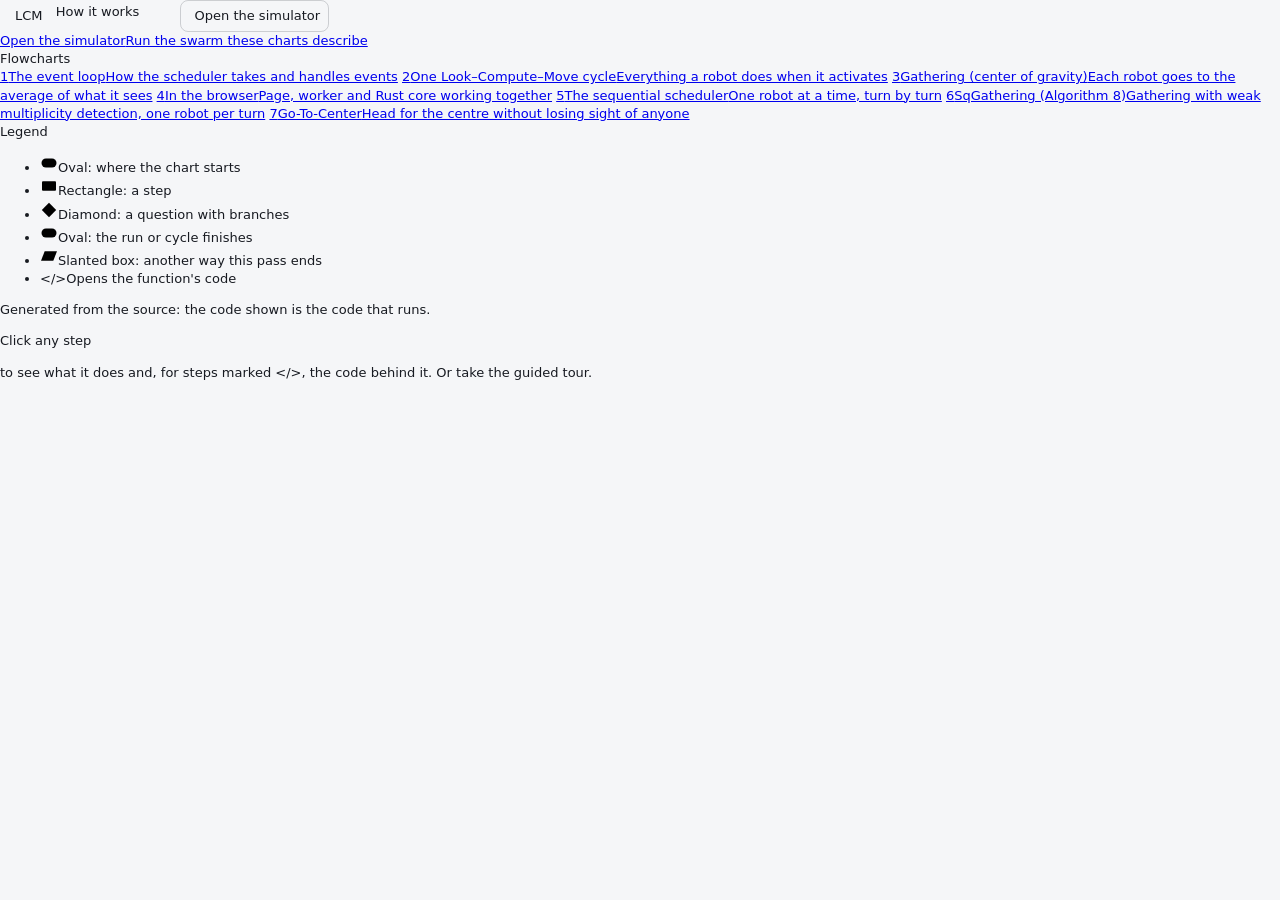
==== web/docs.html @ 3cf62705 "Inspector: say what the selected robot sees and the rule it applies A new Algorithm::explain gives, " ====
<!DOCTYPE html>
<html lang="en">
<head>
  <meta charset="UTF-8">
  <meta name="viewport" content="width=device-width, initial-scale=1.0">
  <title>How it works · LCM Simulator</title>
  <meta name="description" content="Interactive flowcharts of the LCM simulator's Rust core, with the source of every step.">
  <!-- Generated by scripts/gen-flowcharts.py; edits here are overwritten. -->
  <script>
    (() => {
      let t = "system";
      try { t = localStorage.getItem("lcm-theme") || "system"; } catch {}
      if (t !== "system") document.documentElement.dataset.theme = t;
    })();
  </script>
  <link rel="stylesheet" href="styles.css">
  <link rel="stylesheet" href="docs.css">
</head>
<body class="docs">
  <header class="docs-bar">
    <a class="btn" href="../" title="Back to the simulator"><span data-icon="logo" data-size="20"></span><span class="brand-name">LCM</span></a>
    <span class="crumb">How it works</span>
    <span class="spacer"></span>
    <button id="theme" class="btn" title="Theme" aria-label="Theme"><span data-icon="moon"></span></button>
    <a class="btn outline open-sim" href="../"><span data-icon="play" data-size="14"></span>Open the simulator</a>
  </header>
  <div class="docs-main">
    <nav class="docs-nav" aria-label="Charts">
      <a class="sim-card" href="../">
        <span class="sim-card-icon" data-icon="play" data-size="16"></span>
        <span><span class="sim-card-title">Open the simulator</span><span class="sim-card-sub">Run the swarm these charts describe</span></span>
      </a>
      <div class="nav-title">Flowcharts</div>
      <a class="nav-item" href="#event-loop" data-chart="event-loop"><span class="nav-num">1</span><span><span class="nav-name">The event loop</span><span class="nav-short">How the scheduler takes and handles events</span></span></a>
      <a class="nav-item" href="#look-compute-move" data-chart="look-compute-move"><span class="nav-num">2</span><span><span class="nav-name">One Look–Compute–Move cycle</span><span class="nav-short">Everything a robot does when it activates</span></span></a>
      <a class="nav-item" href="#gathering" data-chart="gathering"><span class="nav-num">3</span><span><span class="nav-name">Gathering (center of gravity)</span><span class="nav-short">Each robot goes to the average of what it sees</span></span></a>
      <a class="nav-item" href="#browser" data-chart="browser"><span class="nav-num">4</span><span><span class="nav-name">In the browser</span><span class="nav-short">Page, worker and Rust core working together</span></span></a>
      <a class="nav-item" href="#sequential" data-chart="sequential"><span class="nav-num">5</span><span><span class="nav-name">The sequential scheduler</span><span class="nav-short">One robot at a time, turn by turn</span></span></a>
      <a class="nav-item" href="#sqgathering" data-chart="sqgathering"><span class="nav-num">6</span><span><span class="nav-name">SqGathering (Algorithm 8)</span><span class="nav-short">Gathering with weak multiplicity detection, one robot per turn</span></span></a>
      <a class="nav-item" href="#go-to-center" data-chart="go-to-center"><span class="nav-num">7</span><span><span class="nav-name">Go-To-Center</span><span class="nav-short">Head for the centre without losing sight of anyone</span></span></a>
      <div class="nav-title">Legend</div>
      <ul class="legend-list">
        <li><svg width="18" height="18" viewBox="-9 -9 18 18" class="k-entry"><rect x="-7.5" y="-4.5" width="15" height="9" rx="4.5" class="ic-bg"/></svg>Oval: where the chart starts</li>
        <li><svg width="18" height="18" viewBox="-9 -9 18 18" class="k-step"><rect x="-7" y="-4.8" width="14" height="9.6" rx="1" class="ic-bg"/></svg>Rectangle: a step</li>
        <li><svg width="18" height="18" viewBox="-9 -9 18 18" class="k-decision"><path d="M0,-7.2 L7.2,0 L0,7.2 L-7.2,0 Z" class="ic-bg"/></svg>Diamond: a question with branches</li>
        <li><svg width="18" height="18" viewBox="-9 -9 18 18" class="k-end"><rect x="-7.5" y="-4.5" width="15" height="9" rx="4.5" class="ic-bg"/></svg>Oval: the run or cycle finishes</li>
        <li><svg width="18" height="18" viewBox="-9 -9 18 18" class="k-out"><path d="M-4.3,-4.8 H8 L4.3,4.8 H-8 Z" class="ic-bg"/></svg>Slanted box: another way this pass ends</li>
        <li><span class="tag">&lt;/&gt;</span>Opens the function's code</li>
      </ul>
      <p class="nav-foot">Generated from the source: the code shown is the code that runs.</p>
    </nav>
    <main class="docs-content">
<section class="chart" data-chart="event-loop" hidden><div class="chart-head"><div><div class="eyebrow">Chart 1 of 7</div><h1>The event loop</h1><p class="blurb">The scheduler is a queue of timed events: each robot&#x27;s next LOOK or WAIT, a crash, and a periodic Visualize tick. advance() handles them one at a time, in time order, until its budget, a limit or the end. This is Scheduler.handle_event in scheduler.py, ported line by line.</p></div></div><div class="stage-wrap"><div class="stage" tabindex="0" aria-label="Chart canvas: drag or scroll to move, Ctrl + scroll to zoom"><svg viewBox="0 0 1278 1070" data-width="1278" data-height="1070" role="img" aria-label="The event loop flowchart">
<defs><marker id="ah-event-loop-plain" viewBox="0 0 10 10" refX="8.5" refY="5" markerWidth="6.5" markerHeight="6.5" orient="auto-start-reverse"><path d="M1,1 L9,5 L1,9 Z" class="ah ah-plain"/></marker><marker id="ah-event-loop-yes" viewBox="0 0 10 10" refX="8.5" refY="5" markerWidth="6.5" markerHeight="6.5" orient="auto-start-reverse"><path d="M1,1 L9,5 L1,9 Z" class="ah ah-yes"/></marker><marker id="ah-event-loop-no" viewBox="0 0 10 10" refX="8.5" refY="5" markerWidth="6.5" markerHeight="6.5" orient="auto-start-reverse"><path d="M1,1 L9,5 L1,9 Z" class="ah ah-no"/></marker><marker id="ah-event-loop-hot" viewBox="0 0 10 10" refX="8.5" refY="5" markerWidth="6.5" markerHeight="6.5" orient="auto-start-reverse"><path d="M1,1 L9,5 L1,9 Z" class="ah ah-hot"/></marker></defs>
<g class="lanes">
<rect class="lane" x="12" y="16" width="1254" height="180" rx="14"/>
<text class="lane-label" x="28" y="36">RUN LOOP</text>
<rect class="lane alt" x="12" y="204" width="1254" height="462" rx="14"/>
<text class="lane-label" x="28" y="224">TAKE THE NEXT EVENT</text>
<rect class="lane" x="12" y="674" width="1254" height="180" rx="14"/>
<text class="lane-label" x="28" y="694">HANDLE IT</text>
<rect class="lane alt" x="12" y="862" width="1254" height="180" rx="14"/>
<text class="lane-label" x="28" y="882">AFTER EACH ROBOT EVENT</text>
</g>
<g class="edges">
<path class="edge e-plain" data-from="adv" data-to="lim" d="M644.8,87.0 L644.8,125.0" marker-end="url(#ah-event-loop-plain)" data-tone="plain"/>
<path class="edge e-yes" data-from="lim" data-to="ret" d="M769.5,153.0 L914.8,153.0 Q924.8,153.0 924.8,143.0 L924.8,87.0" marker-end="url(#ah-event-loop-yes)" data-tone="yes"/>
<path class="edge e-no" data-from="lim" data-to="pop" d="M644.8,181.0 L644.8,219.0" marker-end="url(#ah-event-loop-no)" data-tone="no"/>
<path class="edge e-plain" data-from="pop" data-to="emp" d="M644.8,275.0 L644.8,315.0" marker-end="url(#ah-event-loop-plain)" data-tone="plain"/>
<path class="edge e-yes" data-from="emp" data-to="end1" d="M732.8,341.0 L836.8,341.0" marker-end="url(#ah-event-loop-yes)" data-tone="yes"/>
<path class="edge e-no" data-from="emp" data-to="old" d="M644.8,367.0 L644.8,409.0" marker-end="url(#ah-event-loop-no)" data-tone="no"/>
<path class="edge e-yes" data-from="old" data-to="ign" d="M536.5,435.0 L452.8,435.0" marker-end="url(#ah-event-loop-yes)" data-tone="yes"/>
<path class="edge e-no" data-from="old" data-to="vis" d="M644.8,461.0 L644.8,503.0" marker-end="url(#ah-event-loop-no)" data-tone="no"/>
<path class="edge e-yes" data-from="vis" data-to="vis2" d="M556.8,529.0 L469.7,529.0" marker-end="url(#ah-event-loop-yes)" data-tone="yes"/>
<path class="edge e-no" data-from="vis" data-to="dead" d="M644.8,555.0 L644.8,595.0" marker-end="url(#ah-event-loop-no)" data-tone="no"/>
<path class="edge e-yes" data-from="dead" data-to="ign2" d="M518.8,623.0 L488.0,623.0" marker-end="url(#ah-event-loop-yes)" data-tone="yes"/>
<path class="edge e-no" data-from="dead" data-to="kind" d="M644.8,651.0 L644.8,691.0" marker-end="url(#ah-event-loop-no)" data-tone="no"/>
<path class="edge e-plain" data-from="kind" data-to="look" d="M546.8,717.0 L374.8,717.0 Q364.8,717.0 364.8,727.0 L364.8,783.0" marker-end="url(#ah-event-loop-plain)" data-tone="plain"/>
<path class="edge e-plain" data-from="kind" data-to="wait" d="M644.8,743.0 L644.8,783.0" marker-end="url(#ah-event-loop-plain)" data-tone="plain"/>
<path class="edge e-plain" data-from="kind" data-to="crash" d="M742.8,717.0 L914.8,717.0 Q924.8,717.0 924.8,727.0 L924.8,783.0" marker-end="url(#ah-event-loop-plain)" data-tone="plain"/>
<path class="edge e-plain" data-from="look" data-to="glob" d="M364.8,839.0 L364.8,895.0 Q364.8,905.0 374.8,905.0 L531.5,905.0" marker-end="url(#ah-event-loop-plain)" data-tone="plain"/>
<path class="edge e-plain" data-from="wait" data-to="glob" d="M644.8,839.0 L644.8,868.5" marker-end="url(#ah-event-loop-plain)" data-tone="plain"/>
<path class="edge e-plain" data-from="crash" data-to="glob" d="M924.8,839.0 L924.8,895.0 Q924.8,905.0 914.8,905.0 L758.1,905.0" marker-end="url(#ah-event-loop-plain)" data-tone="plain"/>
<path class="edge e-yes" data-from="glob" data-to="end2" d="M644.8,941.5 L644.8,971.0" marker-end="url(#ah-event-loop-yes)" data-tone="yes"/>
<path class="edge e-no" data-from="glob" data-to="lim" d="M758.1,905.0 L1088.4,905.0 Q1098.4,905.0 1098.4,895.0 L1098.4,163.0 Q1098.4,153.0 1088.4,153.0 L769.5,153.0" marker-end="url(#ah-event-loop-no)" data-tone="no"/>
<path class="edge e-plain" data-from="ign" data-to="lim" d="M276.8,435.0 L190.0,435.0 Q180.0,435.0 180.0,425.0 L180.0,163.0 Q180.0,153.0 190.0,153.0 L520.1,153.0" marker-end="url(#ah-event-loop-plain)" data-tone="plain"/>
<path class="edge e-plain" data-from="vis2" data-to="lim" d="M259.9,529.0 L190.0,529.0 Q180.0,529.0 180.0,519.0 L180.0,163.0 Q180.0,153.0 190.0,153.0 L520.1,153.0" marker-end="url(#ah-event-loop-plain)" data-tone="plain"/>
<path class="edge e-plain" data-from="ign2" data-to="lim" d="M241.6,623.0 L190.0,623.0 Q180.0,623.0 180.0,613.0 L180.0,163.0 Q180.0,153.0 190.0,153.0 L520.1,153.0" marker-end="url(#ah-event-loop-plain)" data-tone="plain"/>
</g>
<g class="nodes">
<g class="node k-entry has-code" data-id="adv" tabindex="0" role="button" aria-label="Step 1: Run the simulation">
<rect class="card" x="538.7" y="31.0" width="212.2" height="56.0" rx="12"/>
<rect class="bar" x="538.7" y="41.0" width="4" height="36.0" rx="2"/>
<g class="icon" transform="translate(560.7,59.0)"><rect x="-7.5" y="-4.5" width="15" height="9" rx="4.5" class="ic-bg"/></g>
<text class="title" x="578.7" y="50.5" dominant-baseline="middle">Run the simulation</text>
<text class="sub" x="578.7" y="67.5" dominant-baseline="middle">advance(budget)</text>
<g class="code-tag" transform="translate(732.9,44.0)"><rect x="-12" y="-8" width="24" height="16" rx="5"/><text x="0" y="0.5" dominant-baseline="middle">&lt;/&gt;</text></g>
</g>
<g class="node k-decision" data-id="lim" tabindex="0" role="button" aria-label="Step 2: Time to stop?">
<rect class="card" x="520.1" y="125.0" width="249.4" height="56.0" rx="12"/>
<rect class="bar" x="520.1" y="135.0" width="4" height="36.0" rx="2"/>
<g class="icon" transform="translate(542.1,153.0)"><path d="M0,-7.2 L7.2,0 L0,7.2 L-7.2,0 Z" class="ic-bg"/></g>
<text class="title" x="560.1" y="144.5" dominant-baseline="middle">Time to stop?</text>
<text class="sub" x="560.1" y="161.5" dominant-baseline="middle">ended · limit · budget · time</text>
</g>
<g class="node k-out" data-id="ret" tabindex="0" role="button" aria-label="Step 3: Return why it stopped">
<rect class="card" x="823.4" y="31.0" width="202.9" height="56.0" rx="12"/>
<rect class="bar" x="823.4" y="41.0" width="4" height="36.0" rx="2"/>
<g class="icon" transform="translate(845.4,59.0)"><path d="M-4.3,-4.8 H8 L4.3,4.8 H-8 Z" class="ic-bg"/></g>
<text class="title" x="863.4" y="50.5" dominant-baseline="middle">Return why it stopped</text>
<text class="sub" x="863.4" y="67.5" dominant-baseline="middle">StopReason</text>
</g>
<g class="node k-step has-code" data-id="pop" tabindex="0" role="button" aria-label="Step 4: Take the earliest event">
<rect class="card" x="521.5" y="219.0" width="246.7" height="56.0" rx="12"/>
<rect class="bar" x="521.5" y="229.0" width="4" height="36.0" rx="2"/>
<g class="icon" transform="translate(543.5,247.0)"><rect x="-7" y="-4.8" width="14" height="9.6" rx="1" class="ic-bg"/></g>
<text class="title" x="561.5" y="238.5" dominant-baseline="middle">Take the earliest event</text>
<text class="sub" x="561.5" y="255.5" dominant-baseline="middle">step()</text>
<g class="code-tag" transform="translate(750.2,232.0)"><rect x="-12" y="-8" width="24" height="16" rx="5"/><text x="0" y="0.5" dominant-baseline="middle">&lt;/&gt;</text></g>
</g>
<g class="node k-decision" data-id="emp" tabindex="0" role="button" aria-label="Step 5: Queue empty?">
<rect class="card" x="556.8" y="315.0" width="176.0" height="52.0" rx="12"/>
<rect class="bar" x="556.8" y="325.0" width="4" height="32.0" rx="2"/>
<g class="icon" transform="translate(578.8,341.0)"><path d="M0,-7.2 L7.2,0 L0,7.2 L-7.2,0 Z" class="ic-bg"/></g>
<text class="title" x="596.8" y="341.0" dominant-baseline="middle">Queue empty?</text>
</g>
<g class="node k-end" data-id="end1" tabindex="0" role="button" aria-label="Step 6: Ended">
<rect class="card" x="836.8" y="313.0" width="176.0" height="56.0" rx="12"/>
<rect class="bar" x="836.8" y="323.0" width="4" height="36.0" rx="2"/>
<g class="icon" transform="translate(858.8,341.0)"><rect x="-7.5" y="-4.5" width="15" height="9" rx="4.5" class="ic-bg"/></g>
<text class="title" x="876.8" y="332.5" dominant-baseline="middle">Ended</text>
<text class="sub" x="876.8" y="349.5" dominant-baseline="middle">queue empty</text>
</g>
<g class="node k-decision" data-id="old" tabindex="0" role="button" aria-label="Step 7: Earlier than the clock?">
<rect class="card" x="536.5" y="409.0" width="216.7" height="52.0" rx="12"/>
<rect class="bar" x="536.5" y="419.0" width="4" height="32.0" rx="2"/>
<g class="icon" transform="translate(558.5,435.0)"><path d="M0,-7.2 L7.2,0 L0,7.2 L-7.2,0 Z" class="ic-bg"/></g>
<text class="title" x="576.5" y="435.0" dominant-baseline="middle">Earlier than the clock?</text>
</g>
<g class="node k-out" data-id="ign" tabindex="0" role="button" aria-label="Step 8: Skip the event">
<rect class="card" x="276.8" y="407.0" width="176.0" height="56.0" rx="12"/>
<rect class="bar" x="276.8" y="417.0" width="4" height="36.0" rx="2"/>
<g class="icon" transform="translate(298.8,435.0)"><path d="M-4.3,-4.8 H8 L4.3,4.8 H-8 Z" class="ic-bg"/></g>
<text class="title" x="316.8" y="426.5" dominant-baseline="middle">Skip the event</text>
<text class="sub" x="316.8" y="443.5" dominant-baseline="middle">clock unchanged</text>
</g>
<g class="node k-decision" data-id="vis" tabindex="0" role="button" aria-label="Step 9: Visualize tick?">
<rect class="card" x="556.8" y="503.0" width="176.0" height="52.0" rx="12"/>
<rect class="bar" x="556.8" y="513.0" width="4" height="32.0" rx="2"/>
<g class="icon" transform="translate(578.8,529.0)"><path d="M0,-7.2 L7.2,0 L0,7.2 L-7.2,0 Z" class="ic-bg"/></g>
<text class="title" x="596.8" y="529.0" dominant-baseline="middle">Visualize tick?</text>
</g>
<g class="node k-step" data-id="vis2" tabindex="0" role="button" aria-label="Step 10: Schedule the next tick">
<rect class="card" x="259.9" y="501.0" width="209.8" height="56.0" rx="12"/>
<rect class="bar" x="259.9" y="511.0" width="4" height="36.0" rx="2"/>
<g class="icon" transform="translate(281.9,529.0)"><rect x="-7" y="-4.8" width="14" height="9.6" rx="1" class="ic-bg"/></g>
<text class="title" x="299.9" y="520.5" dominant-baseline="middle">Schedule the next tick</text>
<text class="sub" x="299.9" y="537.5" dominant-baseline="middle">t + sampling_rate</text>
</g>
<g class="node k-decision" data-id="dead" tabindex="0" role="button" aria-label="Step 11: Robot out of play?">
<rect class="card" x="518.8" y="595.0" width="252.0" height="56.0" rx="12"/>
<rect class="bar" x="518.8" y="605.0" width="4" height="36.0" rx="2"/>
<g class="icon" transform="translate(540.8,623.0)"><path d="M0,-7.2 L7.2,0 L0,7.2 L-7.2,0 Z" class="ic-bg"/></g>
<text class="title" x="558.8" y="614.5" dominant-baseline="middle">Robot out of play?</text>
<text class="sub" x="558.8" y="631.5" dominant-baseline="middle">terminated · or crashed, not a crash event</text>
</g>
<g class="node k-out has-code" data-id="ign2" tabindex="0" role="button" aria-label="Step 12: Skip the event">
<rect class="card" x="241.6" y="595.0" width="246.4" height="56.0" rx="12"/>
<rect class="bar" x="241.6" y="605.0" width="4" height="36.0" rx="2"/>
<g class="icon" transform="translate(263.6,623.0)"><path d="M-4.3,-4.8 H8 L4.3,4.8 H-8 Z" class="ic-bg"/></g>
<text class="title" x="281.6" y="614.5" dominant-baseline="middle">Skip the event</text>
<text class="sub" x="281.6" y="631.5" dominant-baseline="middle">crashed ones rescheduled</text>
<g class="code-tag" transform="translate(470.0,608.0)"><rect x="-12" y="-8" width="24" height="16" rx="5"/><text x="0" y="0.5" dominant-baseline="middle">&lt;/&gt;</text></g>
</g>
<g class="node k-decision" data-id="kind" tabindex="0" role="button" aria-label="Step 13: Which kind of event?">
<rect class="card" x="546.8" y="691.0" width="196.0" height="52.0" rx="12"/>
<rect class="bar" x="546.8" y="701.0" width="4" height="32.0" rx="2"/>
<g class="icon" transform="translate(568.8,717.0)"><path d="M0,-7.2 L7.2,0 L0,7.2 L-7.2,0 Z" class="ic-bg"/></g>
<text class="title" x="586.8" y="717.0" dominant-baseline="middle">Which kind of event?</text>
</g>
<g class="node k-step has-code" data-id="look" tabindex="0" role="button" aria-label="Step 14: Look, compute, move">
<rect class="card" x="255.3" y="783.0" width="219.1" height="56.0" rx="12"/>
<rect class="bar" x="255.3" y="793.0" width="4" height="36.0" rx="2"/>
<g class="icon" transform="translate(277.3,811.0)"><rect x="-7" y="-4.8" width="14" height="9.6" rx="1" class="ic-bg"/></g>
<text class="title" x="295.3" y="802.5" dominant-baseline="middle">Look, compute, move</text>
<text class="sub" x="295.3" y="819.5" dominant-baseline="middle">look() · chart 2</text>
<g class="code-tag" transform="translate(456.4,796.0)"><rect x="-12" y="-8" width="24" height="16" rx="5"/><text x="0" y="0.5" dominant-baseline="middle">&lt;/&gt;</text></g>
</g>
<g class="node k-step has-code" data-id="wait" tabindex="0" role="button" aria-label="Step 15: Finish the move">
<rect class="card" x="524.9" y="783.0" width="239.8" height="56.0" rx="12"/>
<rect class="bar" x="524.9" y="793.0" width="4" height="36.0" rx="2"/>
<g class="icon" transform="translate(546.9,811.0)"><rect x="-7" y="-4.8" width="14" height="9.6" rx="1" class="ic-bg"/></g>
<text class="title" x="564.9" y="802.5" dominant-baseline="middle">Finish the move</text>
<text class="sub" x="564.9" y="819.5" dominant-baseline="middle">wait() · then next LOOK</text>
<g class="code-tag" transform="translate(746.7,796.0)"><rect x="-12" y="-8" width="24" height="16" rx="5"/><text x="0" y="0.5" dominant-baseline="middle">&lt;/&gt;</text></g>
</g>
<g class="node k-step" data-id="crash" tabindex="0" role="button" aria-label="Step 16: Record the crash">
<rect class="card" x="836.8" y="783.0" width="176.0" height="56.0" rx="12"/>
<rect class="bar" x="836.8" y="793.0" width="4" height="36.0" rx="2"/>
<g class="icon" transform="translate(858.8,811.0)"><rect x="-7" y="-4.8" width="14" height="9.6" rx="1" class="ic-bg"/></g>
<text class="title" x="876.8" y="802.5" dominant-baseline="middle">Record the crash</text>
<text class="sub" x="876.8" y="819.5" dominant-baseline="middle">crash fault</text>
</g>
<g class="node k-decision has-code" data-id="glob" tabindex="0" role="button" aria-label="Step 17: Every live robot terminated?">
<rect class="card" x="531.5" y="868.5" width="226.6" height="73.0" rx="12"/>
<rect class="bar" x="531.5" y="878.5" width="4" height="53.0" rx="2"/>
<g class="icon" transform="translate(553.5,905.0)"><path d="M0,-7.2 L7.2,0 L0,7.2 L-7.2,0 Z" class="ic-bg"/></g>
<text class="title" x="571.5" y="888.0" dominant-baseline="middle">Every live robot</text>
<text class="title" x="571.5" y="905.0" dominant-baseline="middle">terminated?</text>
<text class="sub" x="571.5" y="922.0" dominant-baseline="middle">globally_terminated()</text>
<g class="code-tag" transform="translate(740.1,881.5)"><rect x="-12" y="-8" width="24" height="16" rx="5"/><text x="0" y="0.5" dominant-baseline="middle">&lt;/&gt;</text></g>
</g>
<g class="node k-end" data-id="end2" tabindex="0" role="button" aria-label="Step 18: Ended">
<rect class="card" x="556.8" y="971.0" width="176.0" height="56.0" rx="12"/>
<rect class="bar" x="556.8" y="981.0" width="4" height="36.0" rx="2"/>
<g class="icon" transform="translate(578.8,999.0)"><rect x="-7.5" y="-4.5" width="15" height="9" rx="4.5" class="ic-bg"/></g>
<text class="title" x="596.8" y="990.5" dominant-baseline="middle">Ended</text>
<text class="sub" x="596.8" y="1007.5" dominant-baseline="middle">all terminated</text>
</g>
</g>
<g class="chips"><g class="chip c-yes" data-from="lim" data-to="ret"><rect x="828.7" y="143.0" width="37" height="20" rx="10"/><text x="847.2" y="153.5" dominant-baseline="middle">yes</text></g><g class="chip c-no" data-from="lim" data-to="pop"><rect x="629.8" y="190.0" width="30" height="20" rx="10"/><text x="644.8" y="200.5" dominant-baseline="middle">no</text></g><g class="chip c-yes" data-from="emp" data-to="end1"><rect x="766.3" y="331.0" width="37" height="20" rx="10"/><text x="784.8" y="341.5" dominant-baseline="middle">yes</text></g><g class="chip c-no" data-from="emp" data-to="old"><rect x="629.8" y="378.0" width="30" height="20" rx="10"/><text x="644.8" y="388.5" dominant-baseline="middle">no</text></g><g class="chip c-yes" data-from="old" data-to="ign"><rect x="476.1" y="425.0" width="37" height="20" rx="10"/><text x="494.6" y="435.5" dominant-baseline="middle">yes</text></g><g class="chip c-no" data-from="old" data-to="vis"><rect x="629.8" y="472.0" width="30" height="20" rx="10"/><text x="644.8" y="482.5" dominant-baseline="middle">no</text></g><g class="chip c-yes" data-from="vis" data-to="vis2"><rect x="494.8" y="519.0" width="37" height="20" rx="10"/><text x="513.2" y="529.5" dominant-baseline="middle">yes</text></g><g class="chip c-no" data-from="vis" data-to="dead"><rect x="629.8" y="565.0" width="30" height="20" rx="10"/><text x="644.8" y="575.5" dominant-baseline="middle">no</text></g><g class="chip c-yes" data-from="dead" data-to="ign2"><rect x="484.9" y="613.0" width="37" height="20" rx="10"/><text x="503.4" y="623.5" dominant-baseline="middle">yes</text></g><g class="chip c-no" data-from="dead" data-to="kind"><rect x="629.8" y="661.0" width="30" height="20" rx="10"/><text x="644.8" y="671.5" dominant-baseline="middle">no</text></g><g class="chip c-plain" data-from="kind" data-to="look"><rect x="433.8" y="707.0" width="44" height="20" rx="10"/><text x="455.8" y="717.5" dominant-baseline="middle">Look</text></g><g class="chip c-plain" data-from="kind" data-to="wait"><rect x="622.8" y="753.0" width="44" height="20" rx="10"/><text x="644.8" y="763.5" dominant-baseline="middle">Wait</text></g><g class="chip c-plain" data-from="kind" data-to="crash"><rect x="808.3" y="707.0" width="51" height="20" rx="10"/><text x="833.8" y="717.5" dominant-baseline="middle">Crash</text></g><g class="chip c-yes" data-from="glob" data-to="end2"><rect x="626.3" y="946.2" width="37" height="20" rx="10"/><text x="644.8" y="956.8" dominant-baseline="middle">yes</text></g><g class="chip c-no" data-from="glob" data-to="lim"><rect x="1037.9" y="519.0" width="121" height="20" rx="10"/><text x="1098.4" y="529.5" dominant-baseline="middle">no · next event</text></g></g>
</svg></div><div class="stage-tools"><button class="btn primary small tour-start"><span data-icon="play" data-size="13"></span>Guided tour</button><span class="stage-hint">Click a step for details · drag or scroll to move · Ctrl + scroll to zoom</span><button class="btn small" data-zoom="out" title="Zoom out (−)" aria-label="Zoom out"><span data-icon="minus" data-size="15"></span></button><span class="zoom-level num">100%</span><button class="btn small" data-zoom="in" title="Zoom in (+)" aria-label="Zoom in"><span data-icon="plus" data-size="15"></span></button><button class="btn small" data-zoom="fit" title="Fit (F)" aria-label="Fit"><span data-icon="fit" data-size="15"></span></button></div></div><details class="notes" open><summary>Notes</summary><ul><li>Ties in time break exactly as in Python&#x27;s heap of (time, id, state) tuples: lower robot id first, then Crash &lt; Look &lt; Visualize &lt; Wait.</li><li>Visualize ticks change nothing; they are kept so event counts and limits match the Python.</li><li>The run ends when every robot that is neither crashed nor Byzantine has terminated.</li><li>Under the sequential scheduler robots have no clocks of their own: only one Look is ever in the queue, and the next one is queued when a turn ends (chart 5).</li></ul></details></section>
<section class="chart" data-chart="look-compute-move" hidden><div class="chart-head"><div><div class="eyebrow">Chart 2 of 7</div><h1>One Look–Compute–Move cycle</h1><p class="blurb">The robot takes a snapshot (LOOK), its algorithm computes a target (COMPUTE), and it moves there (MOVE); a WAIT event at the arrival time ends the move. Faults, freezing and termination all branch off this path. This is Robot.look, Robot.move and Robot.wait in robot.py.</p></div></div><div class="stage-wrap"><div class="stage" tabindex="0" aria-label="Chart canvas: drag or scroll to move, Ctrl + scroll to zoom"><svg viewBox="0 0 936 1164" data-width="936" data-height="1164" role="img" aria-label="One Look–Compute–Move cycle flowchart">
<defs><marker id="ah-look-compute-move-plain" viewBox="0 0 10 10" refX="8.5" refY="5" markerWidth="6.5" markerHeight="6.5" orient="auto-start-reverse"><path d="M1,1 L9,5 L1,9 Z" class="ah ah-plain"/></marker><marker id="ah-look-compute-move-yes" viewBox="0 0 10 10" refX="8.5" refY="5" markerWidth="6.5" markerHeight="6.5" orient="auto-start-reverse"><path d="M1,1 L9,5 L1,9 Z" class="ah ah-yes"/></marker><marker id="ah-look-compute-move-no" viewBox="0 0 10 10" refX="8.5" refY="5" markerWidth="6.5" markerHeight="6.5" orient="auto-start-reverse"><path d="M1,1 L9,5 L1,9 Z" class="ah ah-no"/></marker><marker id="ah-look-compute-move-hot" viewBox="0 0 10 10" refX="8.5" refY="5" markerWidth="6.5" markerHeight="6.5" orient="auto-start-reverse"><path d="M1,1 L9,5 L1,9 Z" class="ah ah-hot"/></marker></defs>
<g class="lanes">
<rect class="lane" x="12" y="16" width="912" height="462" rx="14"/>
<text class="lane-label" x="28" y="36">LOOK</text>
<rect class="lane alt" x="12" y="486" width="912" height="274" rx="14"/>
<text class="lane-label" x="28" y="506">COMPUTE</text>
<rect class="lane" x="12" y="768" width="912" height="368" rx="14"/>
<text class="lane-label" x="28" y="788">MOVE</text>
</g>
<g class="edges">
<path class="edge e-plain" data-from="start" data-to="view" d="M476.8,87.0 L476.8,125.0" marker-end="url(#ah-look-compute-move-plain)" data-tone="plain"/>
<path class="edge e-plain" data-from="view" data-to="lit" d="M476.8,181.0 L476.8,219.0" marker-end="url(#ah-look-compute-move-plain)" data-tone="plain"/>
<path class="edge e-plain" data-from="lit" data-to="byz" d="M476.8,275.0 L476.8,315.0" marker-end="url(#ah-look-compute-move-plain)" data-tone="plain"/>
<path class="edge e-yes" data-from="byz" data-to="byzt" d="M564.8,341.0 L651.9,341.0" marker-end="url(#ah-look-compute-move-yes)" data-tone="yes"/>
<path class="edge e-no" data-from="byz" data-to="alone" d="M476.8,367.0 L476.8,409.0" marker-end="url(#ah-look-compute-move-no)" data-tone="no"/>
<path class="edge e-plain" data-from="byzt" data-to="mv" d="M756.8,369.0 L756.8,801.0 Q756.8,811.0 746.8,811.0 L600.0,811.0" marker-end="url(#ah-look-compute-move-plain)" data-tone="plain"/>
<path class="edge e-yes" data-from="alone" data-to="term1" d="M361.6,435.0 L285.2,435.0" marker-end="url(#ah-look-compute-move-yes)" data-tone="yes"/>
<path class="edge e-no" data-from="alone" data-to="comp" d="M476.8,461.0 L476.8,492.5" marker-end="url(#ah-look-compute-move-no)" data-tone="no"/>
<path class="edge e-plain" data-from="comp" data-to="tdec" d="M476.8,565.5 L476.8,597.0" marker-end="url(#ah-look-compute-move-plain)" data-tone="plain"/>
<path class="edge e-yes" data-from="tdec" data-to="term2" d="M361.6,623.0 L284.8,623.0" marker-end="url(#ah-look-compute-move-yes)" data-tone="yes"/>
<path class="edge e-no" data-from="tdec" data-to="frz" d="M476.8,649.0 L476.8,689.0" marker-end="url(#ah-look-compute-move-no)" data-tone="no"/>
<path class="edge e-yes" data-from="frz" data-to="frozen" d="M355.4,717.0 L330.5,717.0" marker-end="url(#ah-look-compute-move-yes)" data-tone="yes"/>
<path class="edge e-no" data-from="frz" data-to="mv" d="M476.8,745.0 L476.8,783.0" marker-end="url(#ah-look-compute-move-no)" data-tone="no"/>
<path class="edge e-plain" data-from="mv" data-to="sub" d="M476.8,839.0 L476.8,879.0" marker-end="url(#ah-look-compute-move-plain)" data-tone="plain"/>
<path class="edge e-no" data-from="sub" data-to="subt" d="M368.4,905.0 L308.6,905.0" marker-end="url(#ah-look-compute-move-no)" data-tone="no"/>
<path class="edge e-yes" data-from="sub" data-to="sched" d="M476.8,931.0 L476.8,971.0" marker-end="url(#ah-look-compute-move-yes)" data-tone="yes"/>
<path class="edge e-plain" data-from="sched" data-to="arr" d="M476.8,1027.0 L476.8,1065.0" marker-end="url(#ah-look-compute-move-plain)" data-tone="plain"/>
</g>
<g class="nodes">
<g class="node k-entry has-code" data-id="start" tabindex="0" role="button" aria-label="Step 1: Robot activates">
<rect class="card" x="370.1" y="31.0" width="213.4" height="56.0" rx="12"/>
<rect class="bar" x="370.1" y="41.0" width="4" height="36.0" rx="2"/>
<g class="icon" transform="translate(392.1,59.0)"><rect x="-7.5" y="-4.5" width="15" height="9" rx="4.5" class="ic-bg"/></g>
<text class="title" x="410.1" y="50.5" dominant-baseline="middle">Robot activates</text>
<text class="sub" x="410.1" y="67.5" dominant-baseline="middle">LOOK event · look()</text>
<g class="code-tag" transform="translate(565.5,44.0)"><rect x="-12" y="-8" width="24" height="16" rx="5"/><text x="0" y="0.5" dominant-baseline="middle">&lt;/&gt;</text></g>
</g>
<g class="node k-step has-code" data-id="view" tabindex="0" role="button" aria-label="Step 2: Take a snapshot">
<rect class="card" x="381.1" y="125.0" width="191.5" height="56.0" rx="12"/>
<rect class="bar" x="381.1" y="135.0" width="4" height="36.0" rx="2"/>
<g class="icon" transform="translate(403.1,153.0)"><rect x="-7" y="-4.8" width="14" height="9.6" rx="1" class="ic-bg"/></g>
<text class="title" x="421.1" y="144.5" dominant-baseline="middle">Take a snapshot</text>
<text class="sub" x="421.1" y="161.5" dominant-baseline="middle">build_view()</text>
<g class="code-tag" transform="translate(554.5,138.0)"><rect x="-12" y="-8" width="24" height="16" rx="5"/><text x="0" y="0.5" dominant-baseline="middle">&lt;/&gt;</text></g>
</g>
<g class="node k-step" data-id="lit" tabindex="0" role="button" aria-label="Step 3: Light turns blue">
<rect class="card" x="388.8" y="219.0" width="176.0" height="56.0" rx="12"/>
<rect class="bar" x="388.8" y="229.0" width="4" height="36.0" rx="2"/>
<g class="icon" transform="translate(410.8,247.0)"><rect x="-7" y="-4.8" width="14" height="9.6" rx="1" class="ic-bg"/></g>
<text class="title" x="428.8" y="238.5" dominant-baseline="middle">Light turns blue</text>
<text class="sub" x="428.8" y="255.5" dominant-baseline="middle">state = Look</text>
</g>
<g class="node k-decision" data-id="byz" tabindex="0" role="button" aria-label="Step 4: Byzantine robot?">
<rect class="card" x="388.8" y="315.0" width="176.0" height="52.0" rx="12"/>
<rect class="bar" x="388.8" y="325.0" width="4" height="32.0" rx="2"/>
<g class="icon" transform="translate(410.8,341.0)"><path d="M0,-7.2 L7.2,0 L0,7.2 L-7.2,0 Z" class="ic-bg"/></g>
<text class="title" x="428.8" y="341.0" dominant-baseline="middle">Byzantine robot?</text>
</g>
<g class="node k-step" data-id="byzt" tabindex="0" role="button" aria-label="Step 5: Pick an erratic target">
<rect class="card" x="651.9" y="313.0" width="209.8" height="56.0" rx="12"/>
<rect class="bar" x="651.9" y="323.0" width="4" height="36.0" rx="2"/>
<g class="icon" transform="translate(673.9,341.0)"><rect x="-7" y="-4.8" width="14" height="9.6" rx="1" class="ic-bg"/></g>
<text class="title" x="691.9" y="332.5" dominant-baseline="middle">Pick an erratic target</text>
<text class="sub" x="691.9" y="349.5" dominant-baseline="middle">random direction</text>
</g>
<g class="node k-decision" data-id="alone" tabindex="0" role="button" aria-label="Step 6: Only itself still active?">
<rect class="card" x="361.6" y="409.0" width="230.5" height="52.0" rx="12"/>
<rect class="bar" x="361.6" y="419.0" width="4" height="32.0" rx="2"/>
<g class="icon" transform="translate(383.6,435.0)"><path d="M0,-7.2 L7.2,0 L0,7.2 L-7.2,0 Z" class="ic-bg"/></g>
<text class="title" x="401.6" y="435.0" dominant-baseline="middle">Only itself still active?</text>
</g>
<g class="node k-end" data-id="term1" tabindex="0" role="button" aria-label="Step 7: Terminate">
<rect class="card" x="108.4" y="407.0" width="176.8" height="56.0" rx="12"/>
<rect class="bar" x="108.4" y="417.0" width="4" height="36.0" rx="2"/>
<g class="icon" transform="translate(130.4,435.0)"><rect x="-7.5" y="-4.5" width="15" height="9" rx="4.5" class="ic-bg"/></g>
<text class="title" x="148.4" y="426.5" dominant-baseline="middle">Terminate</text>
<text class="sub" x="148.4" y="443.5" dominant-baseline="middle">nobody left to see</text>
</g>
<g class="node k-step has-code" data-id="comp" tabindex="0" role="button" aria-label="Step 8: Algorithm computes a target">
<rect class="card" x="363.8" y="492.5" width="226.0" height="73.0" rx="12"/>
<rect class="bar" x="363.8" y="502.5" width="4" height="53.0" rx="2"/>
<g class="icon" transform="translate(385.8,529.0)"><rect x="-7" y="-4.8" width="14" height="9.6" rx="1" class="ic-bg"/></g>
<text class="title" x="403.8" y="512.0" dominant-baseline="middle">Algorithm computes a</text>
<text class="title" x="403.8" y="529.0" dominant-baseline="middle">target</text>
<text class="sub" x="403.8" y="546.0" dominant-baseline="middle">compute() · chart 3</text>
<g class="code-tag" transform="translate(571.8,505.5)"><rect x="-12" y="-8" width="24" height="16" rx="5"/><text x="0" y="0.5" dominant-baseline="middle">&lt;/&gt;</text></g>
</g>
<g class="node k-decision" data-id="tdec" tabindex="0" role="button" aria-label="Step 9: Algorithm says terminate?">
<rect class="card" x="361.6" y="597.0" width="230.5" height="52.0" rx="12"/>
<rect class="bar" x="361.6" y="607.0" width="4" height="32.0" rx="2"/>
<g class="icon" transform="translate(383.6,623.0)"><path d="M0,-7.2 L7.2,0 L0,7.2 L-7.2,0 Z" class="ic-bg"/></g>
<text class="title" x="401.6" y="623.0" dominant-baseline="middle">Algorithm says terminate?</text>
</g>
<g class="node k-end" data-id="term2" tabindex="0" role="button" aria-label="Step 10: Terminate">
<rect class="card" x="108.8" y="595.0" width="176.0" height="56.0" rx="12"/>
<rect class="bar" x="108.8" y="605.0" width="4" height="36.0" rx="2"/>
<g class="icon" transform="translate(130.8,623.0)"><rect x="-7.5" y="-4.5" width="15" height="9" rx="4.5" class="ic-bg"/></g>
<text class="title" x="148.8" y="614.5" dominant-baseline="middle">Terminate</text>
<text class="sub" x="148.8" y="631.5" dominant-baseline="middle">for good</text>
</g>
<g class="node k-decision" data-id="frz" tabindex="0" role="button" aria-label="Step 11: Skip, or already there?">
<rect class="card" x="355.4" y="689.0" width="242.8" height="56.0" rx="12"/>
<rect class="bar" x="355.4" y="699.0" width="4" height="36.0" rx="2"/>
<g class="icon" transform="translate(377.4,717.0)"><path d="M0,-7.2 L7.2,0 L0,7.2 L-7.2,0 Z" class="ic-bg"/></g>
<text class="title" x="395.4" y="708.5" dominant-baseline="middle">Skip, or already there?</text>
<text class="sub" x="395.4" y="725.5" dominant-baseline="middle">omission ½ · target within ε</text>
</g>
<g class="node k-out has-code" data-id="frozen" tabindex="0" role="button" aria-label="Step 12: Stay put, look again later">
<rect class="card" x="63.1" y="689.0" width="267.4" height="56.0" rx="12"/>
<rect class="bar" x="63.1" y="699.0" width="4" height="36.0" rx="2"/>
<g class="icon" transform="translate(85.1,717.0)"><path d="M-4.3,-4.8 H8 L4.3,4.8 H-8 Z" class="ic-bg"/></g>
<text class="title" x="103.1" y="708.5" dominant-baseline="middle">Stay put, look again later</text>
<text class="sub" x="103.1" y="725.5" dominant-baseline="middle">frozen</text>
<g class="code-tag" transform="translate(312.5,702.0)"><rect x="-12" y="-8" width="24" height="16" rx="5"/><text x="0" y="0.5" dominant-baseline="middle">&lt;/&gt;</text></g>
</g>
<g class="node k-step has-code" data-id="mv" tabindex="0" role="button" aria-label="Step 13: Start moving">
<rect class="card" x="353.6" y="783.0" width="246.4" height="56.0" rx="12"/>
<rect class="bar" x="353.6" y="793.0" width="4" height="36.0" rx="2"/>
<g class="icon" transform="translate(375.6,811.0)"><rect x="-7" y="-4.8" width="14" height="9.6" rx="1" class="ic-bg"/></g>
<text class="title" x="393.6" y="802.5" dominant-baseline="middle">Start moving</text>
<text class="sub" x="393.6" y="819.5" dominant-baseline="middle">begin_move() · light red</text>
<g class="code-tag" transform="translate(582.0,796.0)"><rect x="-12" y="-8" width="24" height="16" rx="5"/><text x="0" y="0.5" dominant-baseline="middle">&lt;/&gt;</text></g>
</g>
<g class="node k-decision" data-id="sub" tabindex="0" role="button" aria-label="Step 14: Arrival later than now?">
<rect class="card" x="368.4" y="879.0" width="216.7" height="52.0" rx="12"/>
<rect class="bar" x="368.4" y="889.0" width="4" height="32.0" rx="2"/>
<g class="icon" transform="translate(390.4,905.0)"><path d="M0,-7.2 L7.2,0 L0,7.2 L-7.2,0 Z" class="ic-bg"/></g>
<text class="title" x="408.4" y="905.0" dominant-baseline="middle">Arrival later than now?</text>
</g>
<g class="node k-out" data-id="subt" tabindex="0" role="button" aria-label="Step 15: Finish the tiny move now">
<rect class="card" x="85.0" y="877.0" width="223.6" height="56.0" rx="12"/>
<rect class="bar" x="85.0" y="887.0" width="4" height="36.0" rx="2"/>
<g class="icon" transform="translate(107.0,905.0)"><path d="M-4.3,-4.8 H8 L4.3,4.8 H-8 Z" class="ic-bg"/></g>
<text class="title" x="125.0" y="896.5" dominant-baseline="middle">Finish the tiny move now</text>
<text class="sub" x="125.0" y="913.5" dominant-baseline="middle">look again later</text>
</g>
<g class="node k-step" data-id="sched" tabindex="0" role="button" aria-label="Step 16: Schedule WAIT at arrival">
<rect class="card" x="365.0" y="971.0" width="223.6" height="56.0" rx="12"/>
<rect class="bar" x="365.0" y="981.0" width="4" height="36.0" rx="2"/>
<g class="icon" transform="translate(387.0,999.0)"><rect x="-7" y="-4.8" width="14" height="9.6" rx="1" class="ic-bg"/></g>
<text class="title" x="405.0" y="990.5" dominant-baseline="middle">Schedule WAIT at arrival</text>
<text class="sub" x="405.0" y="1007.5" dominant-baseline="middle">t + distance / speed</text>
</g>
<g class="node k-end has-code" data-id="arr" tabindex="0" role="button" aria-label="Step 17: Arrive">
<rect class="card" x="336.8" y="1065.0" width="280.0" height="56.0" rx="12"/>
<rect class="bar" x="336.8" y="1075.0" width="4" height="36.0" rx="2"/>
<g class="icon" transform="translate(358.8,1093.0)"><rect x="-7.5" y="-4.5" width="15" height="9" rx="4.5" class="ic-bg"/></g>
<text class="title" x="376.8" y="1084.5" dominant-baseline="middle">Arrive</text>
<text class="sub" x="376.8" y="1101.5" dominant-baseline="middle">wait() · light green · next LOOK</text>
<g class="code-tag" transform="translate(598.8,1078.0)"><rect x="-12" y="-8" width="24" height="16" rx="5"/><text x="0" y="0.5" dominant-baseline="middle">&lt;/&gt;</text></g>
</g>
</g>
<g class="chips"><g class="chip c-yes" data-from="byz" data-to="byzt"><rect x="589.9" y="331.0" width="37" height="20" rx="10"/><text x="608.4" y="341.5" dominant-baseline="middle">yes</text></g><g class="chip c-no" data-from="byz" data-to="alone"><rect x="461.8" y="378.0" width="30" height="20" rx="10"/><text x="476.8" y="388.5" dominant-baseline="middle">no</text></g><g class="chip c-yes" data-from="alone" data-to="term1"><rect x="304.9" y="425.0" width="37" height="20" rx="10"/><text x="323.4" y="435.5" dominant-baseline="middle">yes</text></g><g class="chip c-no" data-from="alone" data-to="comp"><rect x="461.8" y="466.8" width="30" height="20" rx="10"/><text x="476.8" y="477.2" dominant-baseline="middle">no</text></g><g class="chip c-yes" data-from="tdec" data-to="term2"><rect x="304.7" y="613.0" width="37" height="20" rx="10"/><text x="323.2" y="623.5" dominant-baseline="middle">yes</text></g><g class="chip c-no" data-from="tdec" data-to="frz"><rect x="461.8" y="659.0" width="30" height="20" rx="10"/><text x="476.8" y="669.5" dominant-baseline="middle">no</text></g><g class="chip c-yes" data-from="frz" data-to="frozen"><rect x="324.5" y="707.0" width="37" height="20" rx="10"/><text x="343.0" y="717.5" dominant-baseline="middle">yes</text></g><g class="chip c-no" data-from="frz" data-to="mv"><rect x="461.8" y="754.0" width="30" height="20" rx="10"/><text x="476.8" y="764.5" dominant-baseline="middle">no</text></g><g class="chip c-no" data-from="sub" data-to="subt"><rect x="323.5" y="895.0" width="30" height="20" rx="10"/><text x="338.5" y="905.5" dominant-baseline="middle">no</text></g><g class="chip c-yes" data-from="sub" data-to="sched"><rect x="458.3" y="941.0" width="37" height="20" rx="10"/><text x="476.8" y="951.5" dominant-baseline="middle">yes</text></g><g class="chip c-plain" data-from="sched" data-to="arr"><rect x="433.8" y="1036.0" width="86" height="20" rx="10"/><text x="476.8" y="1046.5" dominant-baseline="middle">at arrival</text></g></g>
</svg></div><div class="stage-tools"><button class="btn primary small tour-start"><span data-icon="play" data-size="13"></span>Guided tour</button><span class="stage-hint">Click a step for details · drag or scroll to move · Ctrl + scroll to zoom</span><button class="btn small" data-zoom="out" title="Zoom out (−)" aria-label="Zoom out"><span data-icon="minus" data-size="15"></span></button><span class="zoom-level num">100%</span><button class="btn small" data-zoom="in" title="Zoom in (+)" aria-label="Zoom in"><span data-icon="plus" data-size="15"></span></button><button class="btn small" data-zoom="fit" title="Fit (F)" aria-label="Fit"><span data-icon="fit" data-size="15"></span></button></div></div><details class="notes" open><summary>Notes</summary><ul><li>The snapshot is taken at the exact LOOK time: moving robots are seen at their interpolated position, never a stale one.</li><li>A robot freezes (stays put this cycle) when its target is within ε = 10^-precision of where it is, or when an omission fault skips the move (probability ½).</li><li>Rigid movement always reaches the target. Non-rigid movement does too (finding #3 in report.md) unless a minimum move δ is set: then the robot may be stopped on the way, never before it has covered δ, and the WAIT event is scheduled at the stopping point (chart 5).</li></ul></details></section>
<section class="chart" data-chart="gathering" hidden><div class="chart-head"><div><div class="eyebrow">Chart 3 of 7</div><h1>Gathering (center of gravity)</h1><p class="blurb">Each robot moves to the average position of the robots it sees. Repeated asynchronously, the swarm converges to a single point. This is Robot._midpoint and Robot._midpoint_terminal in robot.py.</p></div></div><div class="stage-wrap"><div class="stage" tabindex="0" aria-label="Chart canvas: drag or scroll to move, Ctrl + scroll to zoom"><svg viewBox="0 0 936 412" data-width="936" data-height="412" role="img" aria-label="Gathering (center of gravity) flowchart">
<defs><marker id="ah-gathering-plain" viewBox="0 0 10 10" refX="8.5" refY="5" markerWidth="6.5" markerHeight="6.5" orient="auto-start-reverse"><path d="M1,1 L9,5 L1,9 Z" class="ah ah-plain"/></marker><marker id="ah-gathering-yes" viewBox="0 0 10 10" refX="8.5" refY="5" markerWidth="6.5" markerHeight="6.5" orient="auto-start-reverse"><path d="M1,1 L9,5 L1,9 Z" class="ah ah-yes"/></marker><marker id="ah-gathering-no" viewBox="0 0 10 10" refX="8.5" refY="5" markerWidth="6.5" markerHeight="6.5" orient="auto-start-reverse"><path d="M1,1 L9,5 L1,9 Z" class="ah ah-no"/></marker><marker id="ah-gathering-hot" viewBox="0 0 10 10" refX="8.5" refY="5" markerWidth="6.5" markerHeight="6.5" orient="auto-start-reverse"><path d="M1,1 L9,5 L1,9 Z" class="ah ah-hot"/></marker></defs>
<g class="lanes">
<rect class="lane" x="12" y="16" width="912" height="180" rx="14"/>
<text class="lane-label" x="28" y="36">TARGET</text>
<rect class="lane alt" x="12" y="204" width="912" height="180" rx="14"/>
<text class="lane-label" x="28" y="224">TERMINATION</text>
</g>
<g class="edges">
<path class="edge e-plain" data-from="a" data-to="b" d="M476.8,87.0 L476.8,125.0" marker-end="url(#ah-gathering-plain)" data-tone="plain"/>
<path class="edge e-plain" data-from="b" data-to="c" d="M476.8,181.0 L476.8,219.0" marker-end="url(#ah-gathering-plain)" data-tone="plain"/>
<path class="edge e-yes" data-from="c" data-to="d" d="M361.6,247.0 L206.8,247.0 Q196.8,247.0 196.8,257.0 L196.8,313.0" marker-end="url(#ah-gathering-yes)" data-tone="yes"/>
<path class="edge e-no" data-from="c" data-to="e" d="M592.0,247.0 L746.8,247.0 Q756.8,247.0 756.8,257.0 L756.8,313.0" marker-end="url(#ah-gathering-no)" data-tone="no"/>
</g>
<g class="nodes">
<g class="node k-entry has-code" data-id="a" tabindex="0" role="button" aria-label="Step 1: Compute">
<rect class="card" x="366.8" y="31.0" width="220.0" height="56.0" rx="12"/>
<rect class="bar" x="366.8" y="41.0" width="4" height="36.0" rx="2"/>
<g class="icon" transform="translate(388.8,59.0)"><rect x="-7.5" y="-4.5" width="15" height="9" rx="4.5" class="ic-bg"/></g>
<text class="title" x="406.8" y="50.5" dominant-baseline="middle">Compute</text>
<text class="sub" x="406.8" y="67.5" dominant-baseline="middle">Gathering::compute()</text>
<g class="code-tag" transform="translate(568.8,44.0)"><rect x="-12" y="-8" width="24" height="16" rx="5"/><text x="0" y="0.5" dominant-baseline="middle">&lt;/&gt;</text></g>
</g>
<g class="node k-step" data-id="b" tabindex="0" role="button" aria-label="Step 2: Average of visible robots">
<rect class="card" x="361.6" y="125.0" width="230.5" height="56.0" rx="12"/>
<rect class="bar" x="361.6" y="135.0" width="4" height="36.0" rx="2"/>
<g class="icon" transform="translate(383.6,153.0)"><rect x="-7" y="-4.8" width="14" height="9.6" rx="1" class="ic-bg"/></g>
<text class="title" x="401.6" y="144.5" dominant-baseline="middle">Average of visible robots</text>
<text class="sub" x="401.6" y="161.5" dominant-baseline="middle">crashed ones included</text>
</g>
<g class="node k-decision" data-id="c" tabindex="0" role="button" aria-label="Step 3: All live robots within ε?">
<rect class="card" x="361.6" y="219.0" width="230.5" height="56.0" rx="12"/>
<rect class="bar" x="361.6" y="229.0" width="4" height="36.0" rx="2"/>
<g class="icon" transform="translate(383.6,247.0)"><path d="M0,-7.2 L7.2,0 L0,7.2 L-7.2,0 Z" class="ic-bg"/></g>
<text class="title" x="401.6" y="238.5" dominant-baseline="middle">All live robots within ε?</text>
<text class="sub" x="401.6" y="255.5" dominant-baseline="middle">ε = 10^-precision</text>
</g>
<g class="node k-end" data-id="d" tabindex="0" role="button" aria-label="Step 4: Terminate">
<rect class="card" x="108.8" y="313.0" width="176.0" height="56.0" rx="12"/>
<rect class="bar" x="108.8" y="323.0" width="4" height="36.0" rx="2"/>
<g class="icon" transform="translate(130.8,341.0)"><rect x="-7.5" y="-4.5" width="15" height="9" rx="4.5" class="ic-bg"/></g>
<text class="title" x="148.8" y="332.5" dominant-baseline="middle">Terminate</text>
<text class="sub" x="148.8" y="349.5" dominant-baseline="middle">gathered</text>
</g>
<g class="node k-out" data-id="e" tabindex="0" role="button" aria-label="Step 5: Move to the average">
<rect class="card" x="662.3" y="313.0" width="189.1" height="56.0" rx="12"/>
<rect class="bar" x="662.3" y="323.0" width="4" height="36.0" rx="2"/>
<g class="icon" transform="translate(684.3,341.0)"><path d="M-4.3,-4.8 H8 L4.3,4.8 H-8 Z" class="ic-bg"/></g>
<text class="title" x="702.3" y="332.5" dominant-baseline="middle">Move to the average</text>
<text class="sub" x="702.3" y="349.5" dominant-baseline="middle">target = average</text>
</g>
</g>
<g class="chips"><g class="chip c-yes" data-from="c" data-to="d"><rect x="260.7" y="237.0" width="37" height="20" rx="10"/><text x="279.2" y="247.5" dominant-baseline="middle">yes</text></g><g class="chip c-no" data-from="c" data-to="e"><rect x="659.4" y="237.0" width="30" height="20" rx="10"/><text x="674.4" y="247.5" dominant-baseline="middle">no</text></g></g>
</svg></div><div class="stage-tools"><button class="btn primary small tour-start"><span data-icon="play" data-size="13"></span>Guided tour</button><span class="stage-hint">Click a step for details · drag or scroll to move · Ctrl + scroll to zoom</span><button class="btn small" data-zoom="out" title="Zoom out (−)" aria-label="Zoom out"><span data-icon="minus" data-size="15"></span></button><span class="zoom-level num">100%</span><button class="btn small" data-zoom="in" title="Zoom in (+)" aria-label="Zoom in"><span data-icon="plus" data-size="15"></span></button><button class="btn small" data-zoom="fit" title="Fit (F)" aria-label="Fit"><span data-icon="fit" data-size="15"></span></button></div></div><details class="notes" open><summary>Notes</summary><ul><li>The average includes crashed robots, but the termination test ignores them: the original&#x27;s behaviour, kept on purpose (finding #4 in report.md).</li><li>The sum is a plain left-to-right loop, as in the Python, so results match to the last digits.</li><li>Only guaranteed to gather with unlimited visibility. With a limited radius the swarm can stop in several separate groups, all marked terminated: a robot that sees nobody terminates (the original&#x27;s rule, chart 2), and moving to the average can break visibility links. Algorithms built for limited visibility, such as Go-To-Center (Ando et al.), limit the step length to keep them.</li></ul></details></section>
<section class="chart" data-chart="browser" hidden><div class="chart-head"><div><div class="eyebrow">Chart 4 of 7</div><h1>In the browser</h1><p class="blurb">The page never runs the simulation itself. A Web Worker owns the Rust core and simulates in short slices at the chosen playback speed; the page asks for the latest frame whenever it is ready to draw, so drawing never slows the simulation.</p></div></div><div class="stage-wrap"><div class="stage" tabindex="0" aria-label="Chart canvas: drag or scroll to move, Ctrl + scroll to zoom"><svg viewBox="0 0 936 524" data-width="936" data-height="524" role="img" aria-label="In the browser flowchart">
<defs><marker id="ah-browser-plain" viewBox="0 0 10 10" refX="8.5" refY="5" markerWidth="6.5" markerHeight="6.5" orient="auto-start-reverse"><path d="M1,1 L9,5 L1,9 Z" class="ah ah-plain"/></marker><marker id="ah-browser-yes" viewBox="0 0 10 10" refX="8.5" refY="5" markerWidth="6.5" markerHeight="6.5" orient="auto-start-reverse"><path d="M1,1 L9,5 L1,9 Z" class="ah ah-yes"/></marker><marker id="ah-browser-no" viewBox="0 0 10 10" refX="8.5" refY="5" markerWidth="6.5" markerHeight="6.5" orient="auto-start-reverse"><path d="M1,1 L9,5 L1,9 Z" class="ah ah-no"/></marker><marker id="ah-browser-hot" viewBox="0 0 10 10" refX="8.5" refY="5" markerWidth="6.5" markerHeight="6.5" orient="auto-start-reverse"><path d="M1,1 L9,5 L1,9 Z" class="ah ah-hot"/></marker></defs>
<g class="lanes">
<rect class="lane" x="65" y="8" width="264" height="508" rx="14"/>
<text class="lane-label" x="81" y="28">PAGE · MAIN THREAD</text>
<rect class="lane alt" x="345" y="8" width="264" height="508" rx="14"/>
<text class="lane-label" x="361" y="28">WORKER THREAD</text>
<rect class="lane" x="625" y="8" width="264" height="508" rx="14"/>
<text class="lane-label" x="641" y="28">RUST CORE · WEBASSEMBLY</text>
</g>
<g class="edges">
<path class="edge e-plain" data-from="raf" data-to="ask" d="M196.8,105.0 L196.8,143.0" marker-end="url(#ah-browser-plain)" data-tone="plain"/>
<path class="edge e-plain" data-from="ask" data-to="post" d="M323.6,171.0 L466.8,171.0 Q476.8,171.0 476.8,181.0 L476.8,237.0" marker-end="url(#ah-browser-plain)" data-tone="plain"/>
<path class="edge e-plain" data-from="slice" data-to="adv" d="M582.9,77.0 L650.1,77.0" marker-end="url(#ah-browser-plain)" data-tone="plain"/>
<path class="edge e-plain" data-from="post" data-to="fill" d="M569.1,265.0 L661.1,265.0" marker-end="url(#ah-browser-plain)" data-tone="plain"/>
<path class="edge e-plain" data-from="post" data-to="draw" d="M384.5,265.0 L206.8,265.0 Q196.8,265.0 196.8,275.0 L196.8,331.0" marker-end="url(#ah-browser-plain)" data-tone="plain"/>
<path class="edge e-plain" data-from="draw" data-to="stats" d="M196.8,387.0 L196.8,425.0" marker-end="url(#ah-browser-plain)" data-tone="plain"/>
</g>
<g class="nodes">
<g class="node k-entry has-code" data-id="raf" tabindex="0" role="button" aria-label="Step 1: Every screen frame">
<rect class="card" x="90.7" y="49.0" width="212.2" height="56.0" rx="12"/>
<rect class="bar" x="90.7" y="59.0" width="4" height="36.0" rx="2"/>
<g class="icon" transform="translate(112.7,77.0)"><rect x="-7.5" y="-4.5" width="15" height="9" rx="4.5" class="ic-bg"/></g>
<text class="title" x="130.7" y="68.5" dominant-baseline="middle">Every screen frame</text>
<text class="sub" x="130.7" y="85.5" dominant-baseline="middle">startPulling()</text>
<g class="code-tag" transform="translate(284.9,62.0)"><rect x="-12" y="-8" width="24" height="16" rx="5"/><text x="0" y="0.5" dominant-baseline="middle">&lt;/&gt;</text></g>
</g>
<g class="node k-step has-code" data-id="ask" tabindex="0" role="button" aria-label="Step 2: Ask for the latest frame">
<rect class="card" x="70.0" y="143.0" width="253.6" height="56.0" rx="12"/>
<rect class="bar" x="70.0" y="153.0" width="4" height="36.0" rx="2"/>
<g class="icon" transform="translate(92.0,171.0)"><rect x="-7" y="-4.8" width="14" height="9.6" rx="1" class="ic-bg"/></g>
<text class="title" x="110.0" y="162.5" dominant-baseline="middle">Ask for the latest frame</text>
<text class="sub" x="110.0" y="179.5" dominant-baseline="middle">requestFrame()</text>
<g class="code-tag" transform="translate(305.6,156.0)"><rect x="-12" y="-8" width="24" height="16" rx="5"/><text x="0" y="0.5" dominant-baseline="middle">&lt;/&gt;</text></g>
</g>
<g class="node k-entry has-code" data-id="slice" tabindex="0" role="button" aria-label="Step 3: Simulate for ~6 ms">
<rect class="card" x="370.7" y="49.0" width="212.2" height="56.0" rx="12"/>
<rect class="bar" x="370.7" y="59.0" width="4" height="36.0" rx="2"/>
<g class="icon" transform="translate(392.7,77.0)"><rect x="-7.5" y="-4.5" width="15" height="9" rx="4.5" class="ic-bg"/></g>
<text class="title" x="410.7" y="68.5" dominant-baseline="middle">Simulate for ~6 ms</text>
<text class="sub" x="410.7" y="85.5" dominant-baseline="middle">slice()</text>
<g class="code-tag" transform="translate(564.9,62.0)"><rect x="-12" y="-8" width="24" height="16" rx="5"/><text x="0" y="0.5" dominant-baseline="middle">&lt;/&gt;</text></g>
</g>
<g class="node k-step has-code" data-id="adv" tabindex="0" role="button" aria-label="Step 4: Handle events">
<rect class="card" x="650.1" y="49.0" width="213.4" height="56.0" rx="12"/>
<rect class="bar" x="650.1" y="59.0" width="4" height="36.0" rx="2"/>
<g class="icon" transform="translate(672.1,77.0)"><rect x="-7" y="-4.8" width="14" height="9.6" rx="1" class="ic-bg"/></g>
<text class="title" x="690.1" y="68.5" dominant-baseline="middle">Handle events</text>
<text class="sub" x="690.1" y="85.5" dominant-baseline="middle">advance() · chart 1</text>
<g class="code-tag" transform="translate(845.5,62.0)"><rect x="-12" y="-8" width="24" height="16" rx="5"/><text x="0" y="0.5" dominant-baseline="middle">&lt;/&gt;</text></g>
</g>
<g class="node k-step has-code" data-id="post" tabindex="0" role="button" aria-label="Step 5: Send the frame">
<rect class="card" x="384.5" y="237.0" width="184.6" height="56.0" rx="12"/>
<rect class="bar" x="384.5" y="247.0" width="4" height="36.0" rx="2"/>
<g class="icon" transform="translate(406.5,265.0)"><rect x="-7" y="-4.8" width="14" height="9.6" rx="1" class="ic-bg"/></g>
<text class="title" x="424.5" y="256.5" dominant-baseline="middle">Send the frame</text>
<text class="sub" x="424.5" y="273.5" dominant-baseline="middle">postFrame()</text>
<g class="code-tag" transform="translate(551.1,250.0)"><rect x="-12" y="-8" width="24" height="16" rx="5"/><text x="0" y="0.5" dominant-baseline="middle">&lt;/&gt;</text></g>
</g>
<g class="node k-step has-code" data-id="fill" tabindex="0" role="button" aria-label="Step 6: Fill the arrays">
<rect class="card" x="661.1" y="237.0" width="191.5" height="56.0" rx="12"/>
<rect class="bar" x="661.1" y="247.0" width="4" height="36.0" rx="2"/>
<g class="icon" transform="translate(683.1,265.0)"><rect x="-7" y="-4.8" width="14" height="9.6" rx="1" class="ic-bg"/></g>
<text class="title" x="701.1" y="256.5" dominant-baseline="middle">Fill the arrays</text>
<text class="sub" x="701.1" y="273.5" dominant-baseline="middle">fill_frame()</text>
<g class="code-tag" transform="translate(834.6,250.0)"><rect x="-12" y="-8" width="24" height="16" rx="5"/><text x="0" y="0.5" dominant-baseline="middle">&lt;/&gt;</text></g>
</g>
<g class="node k-step has-code" data-id="draw" tabindex="0" role="button" aria-label="Step 7: Draw the swarm">
<rect class="card" x="83.5" y="331.0" width="226.6" height="56.0" rx="12"/>
<rect class="bar" x="83.5" y="341.0" width="4" height="36.0" rx="2"/>
<g class="icon" transform="translate(105.5,359.0)"><rect x="-7" y="-4.8" width="14" height="9.6" rx="1" class="ic-bg"/></g>
<text class="title" x="123.5" y="350.5" dominant-baseline="middle">Draw the swarm</text>
<text class="sub" x="123.5" y="367.5" dominant-baseline="middle">draw() · CPU Canvas2D</text>
<g class="code-tag" transform="translate(292.1,344.0)"><rect x="-12" y="-8" width="24" height="16" rx="5"/><text x="0" y="0.5" dominant-baseline="middle">&lt;/&gt;</text></g>
</g>
<g class="node k-end" data-id="stats" tabindex="0" role="button" aria-label="Step 8: Update stats and legend">
<rect class="card" x="88.5" y="425.0" width="216.7" height="56.0" rx="12"/>
<rect class="bar" x="88.5" y="435.0" width="4" height="36.0" rx="2"/>
<g class="icon" transform="translate(110.5,453.0)"><rect x="-7.5" y="-4.5" width="15" height="9" rx="4.5" class="ic-bg"/></g>
<text class="title" x="128.4" y="444.5" dominant-baseline="middle">Update stats and legend</text>
<text class="sub" x="128.4" y="461.5" dominant-baseline="middle">a few times a second</text>
</g>
</g>
<g class="chips"><g class="chip c-plain" data-from="ask" data-to="post"><rect x="346.7" y="161.0" width="107" height="20" rx="10"/><text x="400.2" y="171.5" dominant-baseline="middle">frame request</text></g><g class="chip c-plain" data-from="slice" data-to="adv"><rect x="594.5" y="67.0" width="44" height="20" rx="10"/><text x="616.5" y="77.5" dominant-baseline="middle">loop</text></g><g class="chip c-plain" data-from="post" data-to="draw"><rect x="254.6" y="255.0" width="72" height="20" rx="10"/><text x="290.6" y="265.5" dominant-baseline="middle">transfer</text></g></g>
</svg></div><div class="stage-tools"><button class="btn primary small tour-start"><span data-icon="play" data-size="13"></span>Guided tour</button><span class="stage-hint">Click a step for details · drag or scroll to move · Ctrl + scroll to zoom</span><button class="btn small" data-zoom="out" title="Zoom out (−)" aria-label="Zoom out"><span data-icon="minus" data-size="15"></span></button><span class="zoom-level num">100%</span><button class="btn small" data-zoom="in" title="Zoom in (+)" aria-label="Zoom in"><span data-icon="plus" data-size="15"></span></button><button class="btn small" data-zoom="fit" title="Fit (F)" aria-label="Fit"><span data-icon="fit" data-size="15"></span></button></div></div><details class="notes" open><summary>Notes</summary><ul><li>Frames travel as typed arrays that are transferred, not copied or turned into JSON; the page hands each frame&#x27;s arrays back to be refilled, so playback allocates nothing per frame.</li><li>The worker computes in ~6 ms slices and yields between them, so messages (frame requests, pause, speed changes) get through immediately.</li></ul></details></section>
<section class="chart" data-chart="sequential" hidden><div class="chart-head"><div><div class="eyebrow">Chart 5 of 7</div><h1>The sequential scheduler</h1><p class="blurb">Under the sequential scheduler only one robot&#x27;s Look is ever waiting in the queue. When its turn ends, next_turn() decides who goes next, and the others stay still until then. This is the sequential scheduler of Section 2.2 of &quot;Universal pattern formation by oblivious robots under sequential schedulers&quot; (arXiv:2412.10733); it is new in the Rust core, not in the Python original.</p></div></div><div class="stage-wrap"><div class="stage" tabindex="0" aria-label="Chart canvas: drag or scroll to move, Ctrl + scroll to zoom"><svg viewBox="0 0 1278 976" data-width="1278" data-height="976" role="img" aria-label="The sequential scheduler flowchart">
<defs><marker id="ah-sequential-plain" viewBox="0 0 10 10" refX="8.5" refY="5" markerWidth="6.5" markerHeight="6.5" orient="auto-start-reverse"><path d="M1,1 L9,5 L1,9 Z" class="ah ah-plain"/></marker><marker id="ah-sequential-yes" viewBox="0 0 10 10" refX="8.5" refY="5" markerWidth="6.5" markerHeight="6.5" orient="auto-start-reverse"><path d="M1,1 L9,5 L1,9 Z" class="ah ah-yes"/></marker><marker id="ah-sequential-no" viewBox="0 0 10 10" refX="8.5" refY="5" markerWidth="6.5" markerHeight="6.5" orient="auto-start-reverse"><path d="M1,1 L9,5 L1,9 Z" class="ah ah-no"/></marker><marker id="ah-sequential-hot" viewBox="0 0 10 10" refX="8.5" refY="5" markerWidth="6.5" markerHeight="6.5" orient="auto-start-reverse"><path d="M1,1 L9,5 L1,9 Z" class="ah ah-hot"/></marker></defs>
<g class="lanes">
<rect class="lane" x="12" y="16" width="1254" height="368" rx="14"/>
<text class="lane-label" x="28" y="36">A TURN ENDS</text>
<rect class="lane alt" x="12" y="392" width="1254" height="274" rx="14"/>
<text class="lane-label" x="28" y="412">WHO GOES NEXT</text>
<rect class="lane" x="12" y="674" width="1254" height="274" rx="14"/>
<text class="lane-label" x="28" y="694">THE TURN</text>
</g>
<g class="edges">
<path class="edge e-plain" data-from="t_end" data-to="t_over" d="M644.8,87.0 L644.8,125.0" marker-end="url(#ah-sequential-plain)" data-tone="plain"/>
<path class="edge e-yes" data-from="t_over" data-to="t_prog" d="M644.8,181.0 L644.8,210.5" marker-end="url(#ah-sequential-yes)" data-tone="yes"/>
<path class="edge e-no" data-from="t_over" data-to="t_pick" d="M518.8,153.0 L190.0,153.0 Q180.0,153.0 180.0,163.0 L180.0,425.0 Q180.0,435.0 190.0,435.0 L518.8,435.0" marker-end="url(#ah-sequential-no)" data-tone="no"/>
<path class="edge e-no" data-from="t_prog" data-to="t_stall" d="M746.4,247.0 L836.8,247.0" marker-end="url(#ah-sequential-no)" data-tone="no"/>
<path class="edge e-yes" data-from="t_prog" data-to="t_new" d="M644.8,283.5 L644.8,313.0" marker-end="url(#ah-sequential-yes)" data-tone="yes"/>
<path class="edge e-plain" data-from="t_new" data-to="t_pick" d="M644.8,369.0 L644.8,407.0" marker-end="url(#ah-sequential-plain)" data-tone="plain"/>
<path class="edge e-plain" data-from="t_pick" data-to="t_gap" d="M644.8,463.0 L644.8,501.0" marker-end="url(#ah-sequential-plain)" data-tone="plain"/>
<path class="edge e-plain" data-from="t_gap" data-to="t_look" d="M644.8,557.0 L644.8,595.0" marker-end="url(#ah-sequential-plain)" data-tone="plain"/>
<path class="edge e-plain" data-from="t_look" data-to="t_run" d="M644.8,651.0 L644.8,680.5" marker-end="url(#ah-sequential-plain)" data-tone="plain"/>
<path class="edge e-plain" data-from="t_run" data-to="t_lim" d="M644.8,753.5 L644.8,774.5" marker-end="url(#ah-sequential-plain)" data-tone="plain"/>
<path class="edge e-yes" data-from="t_lim" data-to="t_stop" d="M524.9,811.0 L455.9,811.0" marker-end="url(#ah-sequential-yes)" data-tone="yes"/>
<path class="edge e-no" data-from="t_lim" data-to="t_arr" d="M644.8,847.5 L644.8,877.0" marker-end="url(#ah-sequential-no)" data-tone="no"/>
<path class="edge e-plain" data-from="t_stop" data-to="t_arr" d="M364.8,839.0 L364.8,895.0 Q364.8,905.0 374.8,905.0 L529.6,905.0" marker-end="url(#ah-sequential-plain)" data-tone="plain"/>
<path class="edge e-plain" data-from="t_arr" data-to="t_end" d="M760.1,905.0 L1088.4,905.0 Q1098.4,905.0 1098.4,895.0 L1098.4,69.0 Q1098.4,59.0 1088.4,59.0 L754.4,59.0" marker-end="url(#ah-sequential-plain)" data-tone="plain"/>
</g>
<g class="nodes">
<g class="node k-entry has-code" data-id="t_end" tabindex="0" role="button" aria-label="Step 1: A robot&#x27;s turn ends">
<rect class="card" x="535.3" y="31.0" width="219.1" height="56.0" rx="12"/>
<rect class="bar" x="535.3" y="41.0" width="4" height="36.0" rx="2"/>
<g class="icon" transform="translate(557.3,59.0)"><rect x="-7.5" y="-4.5" width="15" height="9" rx="4.5" class="ic-bg"/></g>
<text class="title" x="575.3" y="50.5" dominant-baseline="middle">A robot&#x27;s turn ends</text>
<text class="sub" x="575.3" y="67.5" dominant-baseline="middle">next_turn()</text>
<g class="code-tag" transform="translate(736.4,44.0)"><rect x="-12" y="-8" width="24" height="16" rx="5"/><text x="0" y="0.5" dominant-baseline="middle">&lt;/&gt;</text></g>
</g>
<g class="node k-decision" data-id="t_over" tabindex="0" role="button" aria-label="Step 2: Epoch over?">
<rect class="card" x="518.8" y="125.0" width="252.0" height="56.0" rx="12"/>
<rect class="bar" x="518.8" y="135.0" width="4" height="36.0" rx="2"/>
<g class="icon" transform="translate(540.8,153.0)"><path d="M0,-7.2 L7.2,0 L0,7.2 L-7.2,0 Z" class="ic-bg"/></g>
<text class="title" x="558.8" y="144.5" dominant-baseline="middle">Epoch over?</text>
<text class="sub" x="558.8" y="161.5" dominant-baseline="middle">every live robot has had a turn</text>
</g>
<g class="node k-decision" data-id="t_prog" tabindex="0" role="button" aria-label="Step 3: Anything moved or terminated?">
<rect class="card" x="543.2" y="210.5" width="203.2" height="73.0" rx="12"/>
<rect class="bar" x="543.2" y="220.5" width="4" height="53.0" rx="2"/>
<g class="icon" transform="translate(565.2,247.0)"><path d="M0,-7.2 L7.2,0 L0,7.2 L-7.2,0 Z" class="ic-bg"/></g>
<text class="title" x="583.2" y="230.0" dominant-baseline="middle">Anything moved or</text>
<text class="title" x="583.2" y="247.0" dominant-baseline="middle">terminated?</text>
<text class="sub" x="583.2" y="264.0" dominant-baseline="middle">this epoch · no faults</text>
</g>
<g class="node k-end" data-id="t_stall" tabindex="0" role="button" aria-label="Step 4: Stalled">
<rect class="card" x="836.8" y="219.0" width="176.0" height="56.0" rx="12"/>
<rect class="bar" x="836.8" y="229.0" width="4" height="36.0" rx="2"/>
<g class="icon" transform="translate(858.8,247.0)"><rect x="-7.5" y="-4.5" width="15" height="9" rx="4.5" class="ic-bg"/></g>
<text class="title" x="876.8" y="238.5" dominant-baseline="middle">Stalled</text>
<text class="sub" x="876.8" y="255.5" dominant-baseline="middle">the run stops</text>
</g>
<g class="node k-step" data-id="t_new" tabindex="0" role="button" aria-label="Step 5: Start the next epoch">
<rect class="card" x="518.8" y="313.0" width="252.0" height="56.0" rx="12"/>
<rect class="bar" x="518.8" y="323.0" width="4" height="36.0" rx="2"/>
<g class="icon" transform="translate(540.8,341.0)"><rect x="-7" y="-4.8" width="14" height="9.6" rx="1" class="ic-bg"/></g>
<text class="title" x="558.8" y="332.5" dominant-baseline="middle">Start the next epoch</text>
<text class="sub" x="558.8" y="349.5" dominant-baseline="middle">epochs + 1 · reshuffle if random</text>
</g>
<g class="node k-step" data-id="t_pick" tabindex="0" role="button" aria-label="Step 6: Pick the next live robot">
<rect class="card" x="518.8" y="407.0" width="252.0" height="56.0" rx="12"/>
<rect class="bar" x="518.8" y="417.0" width="4" height="36.0" rx="2"/>
<g class="icon" transform="translate(540.8,435.0)"><rect x="-7" y="-4.8" width="14" height="9.6" rx="1" class="ic-bg"/></g>
<text class="title" x="558.8" y="426.5" dominant-baseline="middle">Pick the next live robot</text>
<text class="sub" x="558.8" y="443.5" dominant-baseline="middle">listed turn or next in the epoch</text>
</g>
<g class="node k-step" data-id="t_gap" tabindex="0" role="button" aria-label="Step 7: Wait out the pause">
<rect class="card" x="539.9" y="501.0" width="209.8" height="56.0" rx="12"/>
<rect class="bar" x="539.9" y="511.0" width="4" height="36.0" rx="2"/>
<g class="icon" transform="translate(561.9,529.0)"><rect x="-7" y="-4.8" width="14" height="9.6" rx="1" class="ic-bg"/></g>
<text class="title" x="579.9" y="520.5" dominant-baseline="middle">Wait out the pause</text>
<text class="sub" x="579.9" y="537.5" dominant-baseline="middle">random (rate λ) or none</text>
</g>
<g class="node k-step" data-id="t_look" tabindex="0" role="button" aria-label="Step 8: Queue its Look">
<rect class="card" x="530.0" y="595.0" width="229.6" height="56.0" rx="12"/>
<rect class="bar" x="530.0" y="605.0" width="4" height="36.0" rx="2"/>
<g class="icon" transform="translate(552.0,623.0)"><rect x="-7" y="-4.8" width="14" height="9.6" rx="1" class="ic-bg"/></g>
<text class="title" x="570.0" y="614.5" dominant-baseline="middle">Queue its Look</text>
<text class="sub" x="570.0" y="631.5" dominant-baseline="middle">the only Look in the queue</text>
</g>
<g class="node k-step" data-id="t_run" tabindex="0" role="button" aria-label="Step 9: It looks, computes and moves">
<rect class="card" x="539.9" y="680.5" width="209.8" height="73.0" rx="12"/>
<rect class="bar" x="539.9" y="690.5" width="4" height="53.0" rx="2"/>
<g class="icon" transform="translate(561.9,717.0)"><rect x="-7" y="-4.8" width="14" height="9.6" rx="1" class="ic-bg"/></g>
<text class="title" x="579.9" y="700.0" dominant-baseline="middle">It looks, computes and</text>
<text class="title" x="579.9" y="717.0" dominant-baseline="middle">moves</text>
<text class="sub" x="579.9" y="734.0" dominant-baseline="middle">look() · chart 2</text>
</g>
<g class="node k-decision has-code" data-id="t_lim" tabindex="0" role="button" aria-label="Step 10: Non-rigid, and farther than δ?">
<rect class="card" x="524.9" y="774.5" width="239.8" height="73.0" rx="12"/>
<rect class="bar" x="524.9" y="784.5" width="4" height="53.0" rx="2"/>
<g class="icon" transform="translate(546.9,811.0)"><path d="M0,-7.2 L7.2,0 L0,7.2 L-7.2,0 Z" class="ic-bg"/></g>
<text class="title" x="564.9" y="794.0" dominant-baseline="middle">Non-rigid, and farther</text>
<text class="title" x="564.9" y="811.0" dominant-baseline="middle">than δ?</text>
<text class="sub" x="564.9" y="828.0" dominant-baseline="middle">limited_target()</text>
<g class="code-tag" transform="translate(746.7,787.5)"><rect x="-12" y="-8" width="24" height="16" rx="5"/><text x="0" y="0.5" dominant-baseline="middle">&lt;/&gt;</text></g>
</g>
<g class="node k-step" data-id="t_stop" tabindex="0" role="button" aria-label="Step 11: Stop it on the way">
<rect class="card" x="273.7" y="783.0" width="182.2" height="56.0" rx="12"/>
<rect class="bar" x="273.7" y="793.0" width="4" height="36.0" rx="2"/>
<g class="icon" transform="translate(295.7,811.0)"><rect x="-7" y="-4.8" width="14" height="9.6" rx="1" class="ic-bg"/></g>
<text class="title" x="313.7" y="802.5" dominant-baseline="middle">Stop it on the way</text>
<text class="sub" x="313.7" y="819.5" dominant-baseline="middle">never before δ</text>
</g>
<g class="node k-end" data-id="t_arr" tabindex="0" role="button" aria-label="Step 12: Arrive, and the turn ends">
<rect class="card" x="529.6" y="877.0" width="230.5" height="56.0" rx="12"/>
<rect class="bar" x="529.6" y="887.0" width="4" height="36.0" rx="2"/>
<g class="icon" transform="translate(551.6,905.0)"><rect x="-7.5" y="-4.5" width="15" height="9" rx="4.5" class="ic-bg"/></g>
<text class="title" x="569.6" y="896.5" dominant-baseline="middle">Arrive, and the turn ends</text>
<text class="sub" x="569.6" y="913.5" dominant-baseline="middle">next turn</text>
</g>
</g>
<g class="chips"><g class="chip c-yes" data-from="t_over" data-to="t_prog"><rect x="626.3" y="185.8" width="37" height="20" rx="10"/><text x="644.8" y="196.2" dominant-baseline="middle">yes</text></g><g class="chip c-no" data-from="t_over" data-to="t_pick"><rect x="165.0" y="284.0" width="30" height="20" rx="10"/><text x="180.0" y="294.5" dominant-baseline="middle">no</text></g><g class="chip c-no" data-from="t_prog" data-to="t_stall"><rect x="776.6" y="237.0" width="30" height="20" rx="10"/><text x="791.6" y="247.5" dominant-baseline="middle">no</text></g><g class="chip c-yes" data-from="t_prog" data-to="t_new"><rect x="626.3" y="288.2" width="37" height="20" rx="10"/><text x="644.8" y="298.8" dominant-baseline="middle">yes</text></g><g class="chip c-yes" data-from="t_lim" data-to="t_stop"><rect x="471.9" y="801.0" width="37" height="20" rx="10"/><text x="490.4" y="811.5" dominant-baseline="middle">yes</text></g><g class="chip c-no" data-from="t_lim" data-to="t_arr"><rect x="629.8" y="852.2" width="30" height="20" rx="10"/><text x="644.8" y="862.8" dominant-baseline="middle">no</text></g><g class="chip c-plain" data-from="t_arr" data-to="t_end"><rect x="1058.9" y="472.0" width="79" height="20" rx="10"/><text x="1098.4" y="482.5" dominant-baseline="middle">next turn</text></g></g>
</svg></div><div class="stage-tools"><button class="btn primary small tour-start"><span data-icon="play" data-size="13"></span>Guided tour</button><span class="stage-hint">Click a step for details · drag or scroll to move · Ctrl + scroll to zoom</span><button class="btn small" data-zoom="out" title="Zoom out (−)" aria-label="Zoom out"><span data-icon="minus" data-size="15"></span></button><span class="zoom-level num">100%</span><button class="btn small" data-zoom="in" title="Zoom in (+)" aria-label="Zoom in"><span data-icon="plus" data-size="15"></span></button><button class="btn small" data-zoom="fit" title="Fit (F)" aria-label="Fit"><span data-icon="fit" data-size="15"></span></button></div></div><details class="notes" open><summary>Notes</summary><ul><li>Round-robin and the shuffle each epoch both give every robot that is still active exactly one turn per epoch. An explicit list of turns ends its epoch once every robot has had at least one, as in the paper.</li><li>Crashed and terminated robots are skipped. The paper has no crashes; this is the simulator&#x27;s own rule.</li><li>Stalled is not in the paper either. Robots are deterministic and remember nothing, so if a whole epoch changes nothing, every later epoch is the same and the run can never end. It is not checked with faults, because an omission fault skips moves at random.</li><li>A run can also end at a turn limit (max_turns): the last turn&#x27;s move still finishes. It says nothing about the algorithm, only that the budget ran out.</li><li>With non-rigid movement, a robot whose destination is within δ always arrives; otherwise the adversary stops it somewhere at least δ along its way. δ is not shown to the algorithms: in the paper, the robots do not know it.</li></ul></details></section>
<section class="chart" data-chart="sqgathering" hidden><div class="chart-head"><div><div class="eyebrow">Chart 6 of 7</div><h1>SqGathering (Algorithm 8)</h1><p class="blurb">Algorithm 8 of &quot;Universal pattern formation by oblivious robots under sequential schedulers&quot; (arXiv:2412.10733, Section 6). The active robot sees each occupied point only as single or multiplicity, counts the multiplicities κ, and follows one of three rules. It runs only under the sequential scheduler of chart 5: the registry refuses the async one.</p></div></div><div class="stage-wrap"><div class="stage" tabindex="0" aria-label="Chart canvas: drag or scroll to move, Ctrl + scroll to zoom"><svg viewBox="0 0 1496 600" data-width="1496" data-height="600" role="img" aria-label="SqGathering (Algorithm 8) flowchart">
<defs><marker id="ah-sqgathering-plain" viewBox="0 0 10 10" refX="8.5" refY="5" markerWidth="6.5" markerHeight="6.5" orient="auto-start-reverse"><path d="M1,1 L9,5 L1,9 Z" class="ah ah-plain"/></marker><marker id="ah-sqgathering-yes" viewBox="0 0 10 10" refX="8.5" refY="5" markerWidth="6.5" markerHeight="6.5" orient="auto-start-reverse"><path d="M1,1 L9,5 L1,9 Z" class="ah ah-yes"/></marker><marker id="ah-sqgathering-no" viewBox="0 0 10 10" refX="8.5" refY="5" markerWidth="6.5" markerHeight="6.5" orient="auto-start-reverse"><path d="M1,1 L9,5 L1,9 Z" class="ah ah-no"/></marker><marker id="ah-sqgathering-hot" viewBox="0 0 10 10" refX="8.5" refY="5" markerWidth="6.5" markerHeight="6.5" orient="auto-start-reverse"><path d="M1,1 L9,5 L1,9 Z" class="ah ah-hot"/></marker></defs>
<g class="lanes">
<rect class="lane" x="12" y="16" width="1472" height="180" rx="14"/>
<text class="lane-label" x="28" y="36">FROM THE SNAPSHOT</text>
<rect class="lane alt" x="12" y="204" width="1472" height="86" rx="14"/>
<text class="lane-label" x="28" y="224">GATHERED?</text>
<rect class="lane" x="12" y="298" width="1472" height="274" rx="14"/>
<text class="lane-label" x="28" y="318">ALGORITHM 8</text>
</g>
<g class="edges">
<path class="edge e-plain" data-from="q_comp" data-to="q_obs" d="M756.8,87.0 L756.8,125.0" marker-end="url(#ah-sqgathering-plain)" data-tone="plain"/>
<path class="edge e-plain" data-from="q_obs" data-to="q_one" d="M756.8,181.0 L756.8,219.0" marker-end="url(#ah-sqgathering-plain)" data-tone="plain"/>
<path class="edge e-yes" data-from="q_one" data-to="q_term" d="M661.8,247.0 L284.8,247.0" marker-end="url(#ah-sqgathering-yes)" data-tone="yes"/>
<path class="edge e-no" data-from="q_one" data-to="q_kappa" d="M756.8,275.0 L756.8,313.0" marker-end="url(#ah-sqgathering-no)" data-tone="no"/>
<path class="edge e-plain" data-from="q_kappa" data-to="q_k0" d="M623.1,341.0 L206.8,341.0 Q196.8,341.0 196.8,351.0 L196.8,407.0" marker-end="url(#ah-sqgathering-plain)" data-tone="plain"/>
<path class="edge e-plain" data-from="q_kappa" data-to="q_k1" d="M756.8,369.0 L756.8,407.0" marker-end="url(#ah-sqgathering-plain)" data-tone="plain"/>
<path class="edge e-plain" data-from="q_kappa" data-to="q_km" d="M890.5,341.0 L1306.8,341.0 Q1316.8,341.0 1316.8,351.0 L1316.8,407.0" marker-end="url(#ah-sqgathering-plain)" data-tone="plain"/>
<path class="edge e-yes" data-from="q_k1" data-to="q_hold" d="M642.0,435.0 L486.8,435.0 Q476.8,435.0 476.8,445.0 L476.8,501.0" marker-end="url(#ah-sqgathering-yes)" data-tone="yes"/>
<path class="edge e-no" data-from="q_k1" data-to="q_join" d="M756.8,463.0 L756.8,501.0" marker-end="url(#ah-sqgathering-no)" data-tone="no"/>
<path class="edge e-no" data-from="q_km" data-to="q_wait" d="M1198.7,435.0 L1046.8,435.0 Q1036.8,435.0 1036.8,445.0 L1036.8,501.0" marker-end="url(#ah-sqgathering-no)" data-tone="no"/>
<path class="edge e-yes" data-from="q_km" data-to="q_leave" d="M1316.8,463.0 L1316.8,501.0" marker-end="url(#ah-sqgathering-yes)" data-tone="yes"/>
</g>
<g class="nodes">
<g class="node k-entry has-code" data-id="q_comp" tabindex="0" role="button" aria-label="Step 1: Compute">
<rect class="card" x="640.2" y="31.0" width="233.2" height="56.0" rx="12"/>
<rect class="bar" x="640.2" y="41.0" width="4" height="36.0" rx="2"/>
<g class="icon" transform="translate(662.2,59.0)"><rect x="-7.5" y="-4.5" width="15" height="9" rx="4.5" class="ic-bg"/></g>
<text class="title" x="680.2" y="50.5" dominant-baseline="middle">Compute</text>
<text class="sub" x="680.2" y="67.5" dominant-baseline="middle">SqGathering::compute()</text>
<g class="code-tag" transform="translate(855.4,44.0)"><rect x="-12" y="-8" width="24" height="16" rx="5"/><text x="0" y="0.5" dominant-baseline="middle">&lt;/&gt;</text></g>
</g>
<g class="node k-step has-code" data-id="q_obs" tabindex="0" role="button" aria-label="Step 2: See Q′(t)">
<rect class="card" x="616.8" y="125.0" width="280.0" height="56.0" rx="12"/>
<rect class="bar" x="616.8" y="135.0" width="4" height="36.0" rx="2"/>
<g class="icon" transform="translate(638.8,153.0)"><rect x="-7" y="-4.8" width="14" height="9.6" rx="1" class="ic-bg"/></g>
<text class="title" x="656.8" y="144.5" dominant-baseline="middle">See Q′(t)</text>
<text class="sub" x="656.8" y="161.5" dominant-baseline="middle">observe() · points within ε merge</text>
<g class="code-tag" transform="translate(878.8,138.0)"><rect x="-12" y="-8" width="24" height="16" rx="5"/><text x="0" y="0.5" dominant-baseline="middle">&lt;/&gt;</text></g>
</g>
<g class="node k-decision" data-id="q_one" tabindex="0" role="button" aria-label="Step 3: One occupied point?">
<rect class="card" x="661.8" y="219.0" width="190.0" height="56.0" rx="12"/>
<rect class="bar" x="661.8" y="229.0" width="4" height="36.0" rx="2"/>
<g class="icon" transform="translate(683.8,247.0)"><path d="M0,-7.2 L7.2,0 L0,7.2 L-7.2,0 Z" class="ic-bg"/></g>
<text class="title" x="701.8" y="238.5" dominant-baseline="middle">One occupied point?</text>
<text class="sub" x="701.8" y="255.5" dominant-baseline="middle">everyone stands here</text>
</g>
<g class="node k-end" data-id="q_term" tabindex="0" role="button" aria-label="Step 4: Terminate">
<rect class="card" x="108.8" y="219.0" width="176.0" height="56.0" rx="12"/>
<rect class="bar" x="108.8" y="229.0" width="4" height="36.0" rx="2"/>
<g class="icon" transform="translate(130.8,247.0)"><rect x="-7.5" y="-4.5" width="15" height="9" rx="4.5" class="ic-bg"/></g>
<text class="title" x="148.8" y="238.5" dominant-baseline="middle">Terminate</text>
<text class="sub" x="148.8" y="255.5" dominant-baseline="middle">gathered</text>
</g>
<g class="node k-decision has-code" data-id="q_kappa" tabindex="0" role="button" aria-label="Step 5: How many multiplicities κ?">
<rect class="card" x="623.1" y="313.0" width="267.4" height="56.0" rx="12"/>
<rect class="bar" x="623.1" y="323.0" width="4" height="36.0" rx="2"/>
<g class="icon" transform="translate(645.1,341.0)"><path d="M0,-7.2 L7.2,0 L0,7.2 L-7.2,0 Z" class="ic-bg"/></g>
<text class="title" x="663.1" y="332.5" dominant-baseline="middle">How many multiplicities κ?</text>
<text class="sub" x="663.1" y="349.5" dominant-baseline="middle">decide() · lines 1-3</text>
<g class="code-tag" transform="translate(872.5,326.0)"><rect x="-12" y="-8" width="24" height="16" rx="5"/><text x="0" y="0.5" dominant-baseline="middle">&lt;/&gt;</text></g>
</g>
<g class="node k-out has-code" data-id="q_k0" tabindex="0" role="button" aria-label="Step 6: Move to the closest point">
<rect class="card" x="66.6" y="407.0" width="260.5" height="56.0" rx="12"/>
<rect class="bar" x="66.6" y="417.0" width="4" height="36.0" rx="2"/>
<g class="icon" transform="translate(88.6,435.0)"><path d="M-4.3,-4.8 H8 L4.3,4.8 H-8 Z" class="ic-bg"/></g>
<text class="title" x="106.6" y="426.5" dominant-baseline="middle">Move to the closest point</text>
<text class="sub" x="106.6" y="443.5" dominant-baseline="middle">κ = 0 · lines 14-16</text>
<g class="code-tag" transform="translate(309.1,420.0)"><rect x="-12" y="-8" width="24" height="16" rx="5"/><text x="0" y="0.5" dominant-baseline="middle">&lt;/&gt;</text></g>
</g>
<g class="node k-decision" data-id="q_k1" tabindex="0" role="button" aria-label="Step 7: On the multiplicity?">
<rect class="card" x="642.0" y="407.0" width="229.6" height="56.0" rx="12"/>
<rect class="bar" x="642.0" y="417.0" width="4" height="36.0" rx="2"/>
<g class="icon" transform="translate(664.0,435.0)"><path d="M0,-7.2 L7.2,0 L0,7.2 L-7.2,0 Z" class="ic-bg"/></g>
<text class="title" x="682.0" y="426.5" dominant-baseline="middle">On the multiplicity?</text>
<text class="sub" x="682.0" y="443.5" dominant-baseline="middle">κ = 1 · b = 1? · lines 4-5</text>
</g>
<g class="node k-decision" data-id="q_km" tabindex="0" role="button" aria-label="Step 8: On a multiplicity?">
<rect class="card" x="1198.7" y="407.0" width="236.2" height="56.0" rx="12"/>
<rect class="bar" x="1198.7" y="417.0" width="4" height="36.0" rx="2"/>
<g class="icon" transform="translate(1220.7,435.0)"><path d="M0,-7.2 L7.2,0 L0,7.2 L-7.2,0 Z" class="ic-bg"/></g>
<text class="title" x="1238.7" y="426.5" dominant-baseline="middle">On a multiplicity?</text>
<text class="sub" x="1238.7" y="443.5" dominant-baseline="middle">κ &gt; 1 · b = 1? · lines 9-10</text>
</g>
<g class="node k-out" data-id="q_hold" tabindex="0" role="button" aria-label="Step 9: Stay on it">
<rect class="card" x="368.6" y="501.0" width="216.4" height="56.0" rx="12"/>
<rect class="bar" x="368.6" y="511.0" width="4" height="36.0" rx="2"/>
<g class="icon" transform="translate(390.6,529.0)"><path d="M-4.3,-4.8 H8 L4.3,4.8 H-8 Z" class="ic-bg"/></g>
<text class="title" x="408.6" y="520.5" dominant-baseline="middle">Stay on it</text>
<text class="sub" x="408.6" y="537.5" dominant-baseline="middle">κ = 1, b = 1 · lines 3-5</text>
</g>
<g class="node k-out" data-id="q_join" tabindex="0" role="button" aria-label="Step 10: Move to the multiplicity">
<rect class="card" x="645.0" y="501.0" width="223.6" height="56.0" rx="12"/>
<rect class="bar" x="645.0" y="511.0" width="4" height="36.0" rx="2"/>
<g class="icon" transform="translate(667.0,529.0)"><path d="M-4.3,-4.8 H8 L4.3,4.8 H-8 Z" class="ic-bg"/></g>
<text class="title" x="685.0" y="520.5" dominant-baseline="middle">Move to the multiplicity</text>
<text class="sub" x="685.0" y="537.5" dominant-baseline="middle">κ = 1, b = 0 · lines 4-7</text>
</g>
<g class="node k-out" data-id="q_wait" tabindex="0" role="button" aria-label="Step 11: Wait">
<rect class="card" x="915.4" y="501.0" width="242.8" height="56.0" rx="12"/>
<rect class="bar" x="915.4" y="511.0" width="4" height="36.0" rx="2"/>
<g class="icon" transform="translate(937.4,529.0)"><path d="M-4.3,-4.8 H8 L4.3,4.8 H-8 Z" class="ic-bg"/></g>
<text class="title" x="955.4" y="520.5" dominant-baseline="middle">Wait</text>
<text class="sub" x="955.4" y="537.5" dominant-baseline="middle">κ &gt; 1, b = 0 · lines 3, 9-10</text>
</g>
<g class="node k-out has-code" data-id="q_leave" tabindex="0" role="button" aria-label="Step 12: Move to the midpoint">
<rect class="card" x="1190.3" y="501.0" width="253.0" height="56.0" rx="12"/>
<rect class="bar" x="1190.3" y="511.0" width="4" height="36.0" rx="2"/>
<g class="icon" transform="translate(1212.3,529.0)"><path d="M-4.3,-4.8 H8 L4.3,4.8 H-8 Z" class="ic-bg"/></g>
<text class="title" x="1230.3" y="520.5" dominant-baseline="middle">Move to the midpoint</text>
<text class="sub" x="1230.3" y="537.5" dominant-baseline="middle">κ &gt; 1, b = 1 · lines 9-13</text>
<g class="code-tag" transform="translate(1425.3,514.0)"><rect x="-12" y="-8" width="24" height="16" rx="5"/><text x="0" y="0.5" dominant-baseline="middle">&lt;/&gt;</text></g>
</g>
</g>
<g class="chips"><g class="chip c-yes" data-from="q_one" data-to="q_term"><rect x="454.8" y="237.0" width="37" height="20" rx="10"/><text x="473.3" y="247.5" dominant-baseline="middle">yes</text></g><g class="chip c-no" data-from="q_one" data-to="q_kappa"><rect x="741.8" y="284.0" width="30" height="20" rx="10"/><text x="756.8" y="294.5" dominant-baseline="middle">no</text></g><g class="chip c-plain" data-from="q_kappa" data-to="q_k0"><rect x="384.5" y="331.0" width="51" height="20" rx="10"/><text x="410.0" y="341.5" dominant-baseline="middle">κ = 0</text></g><g class="chip c-plain" data-from="q_kappa" data-to="q_k1"><rect x="731.3" y="378.0" width="51" height="20" rx="10"/><text x="756.8" y="388.5" dominant-baseline="middle">κ = 1</text></g><g class="chip c-plain" data-from="q_kappa" data-to="q_km"><rect x="1078.2" y="331.0" width="51" height="20" rx="10"/><text x="1103.7" y="341.5" dominant-baseline="middle">κ &gt; 1</text></g><g class="chip c-yes" data-from="q_k1" data-to="q_hold"><rect x="540.9" y="425.0" width="37" height="20" rx="10"/><text x="559.4" y="435.5" dominant-baseline="middle">yes</text></g><g class="chip c-no" data-from="q_k1" data-to="q_join"><rect x="741.8" y="472.0" width="30" height="20" rx="10"/><text x="756.8" y="482.5" dominant-baseline="middle">no</text></g><g class="chip c-no" data-from="q_km" data-to="q_wait"><rect x="1102.8" y="425.0" width="30" height="20" rx="10"/><text x="1117.8" y="435.5" dominant-baseline="middle">no</text></g><g class="chip c-yes" data-from="q_km" data-to="q_leave"><rect x="1298.3" y="472.0" width="37" height="20" rx="10"/><text x="1316.8" y="482.5" dominant-baseline="middle">yes</text></g></g>
</svg></div><div class="stage-tools"><button class="btn primary small tour-start"><span data-icon="play" data-size="13"></span>Guided tour</button><span class="stage-hint">Click a step for details · drag or scroll to move · Ctrl + scroll to zoom</span><button class="btn small" data-zoom="out" title="Zoom out (−)" aria-label="Zoom out"><span data-icon="minus" data-size="15"></span></button><span class="zoom-level num">100%</span><button class="btn small" data-zoom="in" title="Zoom in (+)" aria-label="Zoom in"><span data-icon="plus" data-size="15"></span></button><button class="btn small" data-zoom="fit" title="Fit (F)" aria-label="Fit"><span data-icon="fit" data-size="15"></span></button></div></div><details class="notes" open><summary>Notes</summary><ul><li>Weak multiplicity detection: one bit per point, never a count. Two robots on a point and five robots on a point look the same.</li><li>Why the sequential scheduler: without multiplicity detection Gathering is unsolvable under any sequential scheduler (Theorem 4); with more than one robot active at once it is unsolvable even with detection (Lemma 8). So SqGathering refuses the async scheduler, limited visibility and faults.</li><li>In the paper robots never terminate. Here a robot that sees a single occupied point terminates: everyone is there, and every robot activated later would stay, so it changes nothing and lets the run end.</li><li>Points closer than ε (10^-precision) are one point. Equally close points are told apart by their coordinates; any fixed choice is allowed.</li><li>A move cut short after δ can stop on a single robot and make a second multiplicity; the κ &gt; 1 rule then separates them again.</li><li>With several large multiplicities, each robot leaving one halves the distance of the robot that left before it. After enough of them it is closer than ε, cannot leave, and the run ends Stalled (chart 5): a precision limit, not a flaw of the algorithm.</li></ul></details></section>
<section class="chart" data-chart="go-to-center" hidden><div class="chart-head"><div><div class="eyebrow">Chart 7 of 7</div><h1>Go-To-Center</h1><p class="blurb">Each robot heads for the centre of the smallest circle around the robots it sees, but never so far that it could lose sight of a neighbour. This is Robot._go_to_center and Robot._gtc_terminal in robot.py, from Ando, Oasa, Suzuki and Yamashita (1999). With limited visibility it keeps a swarm that starts connected together, which simple centre-of-gravity gathering does not.</p></div></div><div class="stage-wrap"><div class="stage" tabindex="0" aria-label="Chart canvas: drag or scroll to move, Ctrl + scroll to zoom"><svg viewBox="0 0 936 694" data-width="936" data-height="694" role="img" aria-label="Go-To-Center flowchart">
<defs><marker id="ah-go-to-center-plain" viewBox="0 0 10 10" refX="8.5" refY="5" markerWidth="6.5" markerHeight="6.5" orient="auto-start-reverse"><path d="M1,1 L9,5 L1,9 Z" class="ah ah-plain"/></marker><marker id="ah-go-to-center-yes" viewBox="0 0 10 10" refX="8.5" refY="5" markerWidth="6.5" markerHeight="6.5" orient="auto-start-reverse"><path d="M1,1 L9,5 L1,9 Z" class="ah ah-yes"/></marker><marker id="ah-go-to-center-no" viewBox="0 0 10 10" refX="8.5" refY="5" markerWidth="6.5" markerHeight="6.5" orient="auto-start-reverse"><path d="M1,1 L9,5 L1,9 Z" class="ah ah-no"/></marker><marker id="ah-go-to-center-hot" viewBox="0 0 10 10" refX="8.5" refY="5" markerWidth="6.5" markerHeight="6.5" orient="auto-start-reverse"><path d="M1,1 L9,5 L1,9 Z" class="ah ah-hot"/></marker></defs>
<g class="lanes">
<rect class="lane" x="12" y="16" width="912" height="180" rx="14"/>
<text class="lane-label" x="28" y="36">WHO IS THERE</text>
<rect class="lane alt" x="12" y="204" width="912" height="180" rx="14"/>
<text class="lane-label" x="28" y="224">THE CENTRE</text>
<rect class="lane" x="12" y="392" width="912" height="274" rx="14"/>
<text class="lane-label" x="28" y="412">HOW FAR</text>
</g>
<g class="edges">
<path class="edge e-plain" data-from="g_a" data-to="g_b" d="M476.8,87.0 L476.8,125.0" marker-end="url(#ah-go-to-center-plain)" data-tone="plain"/>
<path class="edge e-no" data-from="g_b" data-to="g_c" d="M365.3,153.0 L284.8,153.0" marker-end="url(#ah-go-to-center-no)" data-tone="no"/>
<path class="edge e-yes" data-from="g_b" data-to="g_d" d="M476.8,181.0 L476.8,210.5" marker-end="url(#ah-go-to-center-yes)" data-tone="yes"/>
<path class="edge e-plain" data-from="g_d" data-to="g_e" d="M476.8,283.5 L476.8,313.0" marker-end="url(#ah-go-to-center-plain)" data-tone="plain"/>
<path class="edge e-yes" data-from="g_e" data-to="g_f" d="M371.9,341.0 L321.5,341.0" marker-end="url(#ah-go-to-center-yes)" data-tone="yes"/>
<path class="edge e-no" data-from="g_e" data-to="g_g" d="M476.8,369.0 L476.8,409.0" marker-end="url(#ah-go-to-center-no)" data-tone="no"/>
<path class="edge e-no" data-from="g_g" data-to="g_h" d="M571.4,435.0 L655.4,435.0" marker-end="url(#ah-go-to-center-no)" data-tone="no"/>
<path class="edge e-yes" data-from="g_g" data-to="g_i" d="M476.8,461.0 L476.8,492.5" marker-end="url(#ah-go-to-center-yes)" data-tone="yes"/>
<path class="edge e-plain" data-from="g_i" data-to="g_j" d="M476.8,565.5 L476.8,595.0" marker-end="url(#ah-go-to-center-plain)" data-tone="plain"/>
<path class="edge e-plain" data-from="g_h" data-to="g_j" d="M756.8,471.5 L756.8,613.0 Q756.8,623.0 746.8,623.0 L565.2,623.0" marker-end="url(#ah-go-to-center-plain)" data-tone="plain"/>
</g>
<g class="nodes">
<g class="node k-entry has-code" data-id="g_a" tabindex="0" role="button" aria-label="Step 1: Compute">
<rect class="card" x="363.5" y="31.0" width="226.6" height="56.0" rx="12"/>
<rect class="bar" x="363.5" y="41.0" width="4" height="36.0" rx="2"/>
<g class="icon" transform="translate(385.5,59.0)"><rect x="-7.5" y="-4.5" width="15" height="9" rx="4.5" class="ic-bg"/></g>
<text class="title" x="403.5" y="50.5" dominant-baseline="middle">Compute</text>
<text class="sub" x="403.5" y="67.5" dominant-baseline="middle">GoToCenter::compute()</text>
<g class="code-tag" transform="translate(572.1,44.0)"><rect x="-12" y="-8" width="24" height="16" rx="5"/><text x="0" y="0.5" dominant-baseline="middle">&lt;/&gt;</text></g>
</g>
<g class="node k-decision" data-id="g_b" tabindex="0" role="button" aria-label="Step 2: Sees another robot?">
<rect class="card" x="365.3" y="125.0" width="223.0" height="56.0" rx="12"/>
<rect class="bar" x="365.3" y="135.0" width="4" height="36.0" rx="2"/>
<g class="icon" transform="translate(387.3,153.0)"><path d="M0,-7.2 L7.2,0 L0,7.2 L-7.2,0 Z" class="ic-bg"/></g>
<text class="title" x="405.3" y="144.5" dominant-baseline="middle">Sees another robot?</text>
<text class="sub" x="405.3" y="161.5" dominant-baseline="middle">crashed ones do not count</text>
</g>
<g class="node k-end" data-id="g_c" tabindex="0" role="button" aria-label="Step 3: Stay, and done">
<rect class="card" x="108.8" y="125.0" width="176.0" height="56.0" rx="12"/>
<rect class="bar" x="108.8" y="135.0" width="4" height="36.0" rx="2"/>
<g class="icon" transform="translate(130.8,153.0)"><rect x="-7.5" y="-4.5" width="15" height="9" rx="4.5" class="ic-bg"/></g>
<text class="title" x="148.8" y="144.5" dominant-baseline="middle">Stay, and done</text>
<text class="sub" x="148.8" y="161.5" dominant-baseline="middle">nobody to go to</text>
</g>
<g class="node k-step has-code" data-id="g_d" tabindex="0" role="button" aria-label="Step 4: Smallest circle of what it sees">
<rect class="card" x="340.4" y="210.5" width="272.8" height="73.0" rx="12"/>
<rect class="bar" x="340.4" y="220.5" width="4" height="53.0" rx="2"/>
<g class="icon" transform="translate(362.4,247.0)"><rect x="-7" y="-4.8" width="14" height="9.6" rx="1" class="ic-bg"/></g>
<text class="title" x="380.4" y="230.0" dominant-baseline="middle">Smallest circle of what it</text>
<text class="title" x="380.4" y="247.0" dominant-baseline="middle">sees</text>
<text class="sub" x="380.4" y="264.0" dominant-baseline="middle">randomized, as in the Python</text>
<g class="code-tag" transform="translate(595.2,223.5)"><rect x="-12" y="-8" width="24" height="16" rx="5"/><text x="0" y="0.5" dominant-baseline="middle">&lt;/&gt;</text></g>
</g>
<g class="node k-decision" data-id="g_e" tabindex="0" role="button" aria-label="Step 5: Already at the centre?">
<rect class="card" x="371.9" y="313.0" width="209.8" height="56.0" rx="12"/>
<rect class="bar" x="371.9" y="323.0" width="4" height="36.0" rx="2"/>
<g class="icon" transform="translate(393.9,341.0)"><path d="M0,-7.2 L7.2,0 L0,7.2 L-7.2,0 Z" class="ic-bg"/></g>
<text class="title" x="411.9" y="332.5" dominant-baseline="middle">Already at the centre?</text>
<text class="sub" x="411.9" y="349.5" dominant-baseline="middle">within ε</text>
</g>
<g class="node k-out" data-id="g_f" tabindex="0" role="button" aria-label="Step 6: Stay put">
<rect class="card" x="72.1" y="313.0" width="249.4" height="56.0" rx="12"/>
<rect class="bar" x="72.1" y="323.0" width="4" height="36.0" rx="2"/>
<g class="icon" transform="translate(94.1,341.0)"><path d="M-4.3,-4.8 H8 L4.3,4.8 H-8 Z" class="ic-bg"/></g>
<text class="title" x="112.1" y="332.5" dominant-baseline="middle">Stay put</text>
<text class="sub" x="112.1" y="349.5" dominant-baseline="middle">done if the circle is a point</text>
</g>
<g class="node k-decision" data-id="g_g" tabindex="0" role="button" aria-label="Step 7: Limited visibility?">
<rect class="card" x="382.2" y="409.0" width="189.1" height="52.0" rx="12"/>
<rect class="bar" x="382.2" y="419.0" width="4" height="32.0" rx="2"/>
<g class="icon" transform="translate(404.2,435.0)"><path d="M0,-7.2 L7.2,0 L0,7.2 L-7.2,0 Z" class="ic-bg"/></g>
<text class="title" x="422.2" y="435.0" dominant-baseline="middle">Limited visibility?</text>
</g>
<g class="node k-step" data-id="g_h" tabindex="0" role="button" aria-label="Step 8: Go all the way to the centre">
<rect class="card" x="655.4" y="398.5" width="202.9" height="73.0" rx="12"/>
<rect class="bar" x="655.4" y="408.5" width="4" height="53.0" rx="2"/>
<g class="icon" transform="translate(677.4,435.0)"><rect x="-7" y="-4.8" width="14" height="9.6" rx="1" class="ic-bg"/></g>
<text class="title" x="695.4" y="418.0" dominant-baseline="middle">Go all the way to the</text>
<text class="title" x="695.4" y="435.0" dominant-baseline="middle">centre</text>
<text class="sub" x="695.4" y="452.0" dominant-baseline="middle">target = the centre</text>
</g>
<g class="node k-step" data-id="g_i" tabindex="0" role="button" aria-label="Step 9: Limit the step for each neighbour">
<rect class="card" x="368.4" y="492.5" width="216.7" height="73.0" rx="12"/>
<rect class="bar" x="368.4" y="502.5" width="4" height="53.0" rx="2"/>
<g class="icon" transform="translate(390.4,529.0)"><rect x="-7" y="-4.8" width="14" height="9.6" rx="1" class="ic-bg"/></g>
<text class="title" x="408.4" y="512.0" dominant-baseline="middle">Limit the step for each</text>
<text class="title" x="408.4" y="529.0" dominant-baseline="middle">neighbour</text>
<text class="sub" x="408.4" y="546.0" dominant-baseline="middle">inside every V/2 disc</text>
</g>
<g class="node k-end" data-id="g_j" tabindex="0" role="button" aria-label="Step 10: Move there">
<rect class="card" x="388.4" y="595.0" width="176.8" height="56.0" rx="12"/>
<rect class="bar" x="388.4" y="605.0" width="4" height="36.0" rx="2"/>
<g class="icon" transform="translate(410.4,623.0)"><rect x="-7.5" y="-4.5" width="15" height="9" rx="4.5" class="ic-bg"/></g>
<text class="title" x="428.4" y="614.5" dominant-baseline="middle">Move there</text>
<text class="sub" x="428.4" y="631.5" dominant-baseline="middle">chart 2 takes over</text>
</g>
</g>
<g class="chips"><g class="chip c-no" data-from="g_b" data-to="g_c"><rect x="310.1" y="143.0" width="30" height="20" rx="10"/><text x="325.1" y="153.5" dominant-baseline="middle">no</text></g><g class="chip c-yes" data-from="g_b" data-to="g_d"><rect x="458.3" y="185.8" width="37" height="20" rx="10"/><text x="476.8" y="196.2" dominant-baseline="middle">yes</text></g><g class="chip c-yes" data-from="g_e" data-to="g_f"><rect x="328.2" y="331.0" width="37" height="20" rx="10"/><text x="346.7" y="341.5" dominant-baseline="middle">yes</text></g><g class="chip c-no" data-from="g_e" data-to="g_g"><rect x="461.8" y="379.0" width="30" height="20" rx="10"/><text x="476.8" y="389.5" dominant-baseline="middle">no</text></g><g class="chip c-no" data-from="g_g" data-to="g_h"><rect x="598.4" y="425.0" width="30" height="20" rx="10"/><text x="613.4" y="435.5" dominant-baseline="middle">no</text></g><g class="chip c-yes" data-from="g_g" data-to="g_i"><rect x="458.3" y="466.8" width="37" height="20" rx="10"/><text x="476.8" y="477.2" dominant-baseline="middle">yes</text></g></g>
</svg></div><div class="stage-tools"><button class="btn primary small tour-start"><span data-icon="play" data-size="13"></span>Guided tour</button><span class="stage-hint">Click a step for details · drag or scroll to move · Ctrl + scroll to zoom</span><button class="btn small" data-zoom="out" title="Zoom out (−)" aria-label="Zoom out"><span data-icon="minus" data-size="15"></span></button><span class="zoom-level num">100%</span><button class="btn small" data-zoom="in" title="Zoom in (+)" aria-label="Zoom in"><span data-icon="plus" data-size="15"></span></button><button class="btn small" data-zoom="fit" title="Fit (F)" aria-label="Fit"><span data-icon="fit" data-size="15"></span></button></div></div><details class="notes" open><summary>Notes</summary><ul><li>The limit: for each visible neighbour j, the destination must stay inside the disc of radius V/2 around the midpoint of the robot and j. Both robots then stay within V of each other whatever else happens. The step is the farthest point of the way to the centre that is inside all of these discs.</li><li>A robot stopped part-way by non-rigid movement is still on that segment, inside every disc, so no link is lost either. Robots that start within sight of each other stay within sight in all the runs tested, under the sequential and the asynchronous scheduler.</li><li>The smallest circle is the same randomized routine as SEC&#x27;s, run for every group of two or more robots, so it draws the same random numbers as the Python and the runs match event by event.</li><li>A robot is done when the circle around what it sees has a radius below ε. Under the sequential scheduler this can deadlock: the robots that define the circle have stopped, the rest are within ε of its centre so they do not move, and the radius is just above ε, so nobody finishes. About 7 in 100 sequential runs of 8 robots do this at the default precision; the swarm is then within 0.00002 of one point and the core ends the run as Stalled. The original Python, which only ran asynchronously, finished all 139 of the same starts.</li></ul></details></section>
    </main>
    <aside id="detail" class="docs-detail" aria-live="polite">
      <div class="detail-empty">
        <div class="detail-empty-title">Click any step</div>
        <p>to see what it does and, for steps marked <span class="tag">&lt;/&gt;</span>, the code behind it. Or take the guided tour.</p>
      </div>
      <div class="detail-body" hidden>
        <div class="detail-head">
          <span id="d_kind" class="kind-chip"></span>
          <span class="spacer"></span>
          <div class="tour-ctl">
            <button id="d_prev" class="btn small" title="Previous step (←)" aria-label="Previous step"><span data-icon="chevron" data-size="14" class="flip"></span></button>
            <span id="d_pos" class="num"></span>
            <button id="d_next" class="btn small" title="Next step (→)" aria-label="Next step"><span data-icon="chevron" data-size="14"></span></button>
          </div>
          <button id="d_close" class="btn small" title="Close (Esc)" aria-label="Close"><span data-icon="close" data-size="14"></span></button>
        </div>
        <h2 id="d_title"></h2>
        <div id="d_sub" class="detail-sub"></div>
        <p id="d_desc"></p>
        <div id="d_links" class="detail-links"></div>
        <section id="d_code" hidden>
          <div class="code-head"><span id="d_file"></span><span class="spacer"></span>
            <button id="d_copy" class="btn small outline">Copy</button>
            <a id="d_github" class="btn small outline" target="_blank" rel="noopener">GitHub</a></div>
          <pre class="code"><code id="d_src"></code></pre>
        </section>
      </div>
    </aside>
  </div>
  <script id="doc-data" type="application/json">{"repo":"https://github.com/drdebmath/LCMmodel/blob/main","charts":{"event-loop":{"title":"The event loop","order":["adv","lim","ret","pop","emp","end1","old","ign","vis","vis2","dead","ign2","kind","look","wait","crash","glob","end2"],"nodes":{"adv":{"title":"Run the simulation","sub":"advance(budget)","kind":"entry","desc":"The worker calls this with a budget: how many events it may handle and the latest simulated time it may reach. It handles events one after another until a stop condition holds.","out":["lim"],"in":[],"labels":{},"code":{"name":"advance","path":"crates/lcm-core/src/sim.rs","line":683,"source":"/// Handles events until the budget, a limit or the end is reached.\npub fn advance(&mut self, budget: Budget) -> StopReason {\n    let mut handled = 0;\n    loop {\n        if let Some(reason) = self.limit_reached() {\n            return reason;\n        }\n        if handled >= budget.max_events {\n            return StopReason::Budget;\n        }\n        if self\n            .queue\n            .peek()\n            .is_some_and(|e| e.time > budget.until_time)\n        {\n            return StopReason::UntilTime;\n        }\n        self.step();\n        handled += 1;\n    }\n}","html":["<span class=\"com\">/// Handles events until the budget, a limit or the end is reached.<\/span>","<span class=\"kw\">pub<\/span> <span class=\"kw\">fn<\/span> <span class=\"fn\">advance<\/span>(&amp;<span class=\"kw\">mut<\/span> <span class=\"kw\">self<\/span>, budget: <span class=\"ty\">Budget<\/span>) -&gt; <span class=\"ty\">StopReason<\/span> {","    <span class=\"kw\">let<\/span> <span class=\"kw\">mut<\/span> handled = <span class=\"num\">0<\/span>;","    <span class=\"kw\">loop<\/span> {","        <span class=\"kw\">if<\/span> <span class=\"kw\">let<\/span> <span class=\"kw\">Some<\/span>(reason) = <span class=\"kw\">self<\/span>.<span class=\"fn\">limit_reached<\/span>() {","            <span class=\"kw\">return<\/span> reason;","        }","        <span class=\"kw\">if<\/span> handled &gt;= budget.max_events {","            <span class=\"kw\">return<\/span> <span class=\"ty\">StopReason<\/span>::<span class=\"ty\">Budget<\/span>;","        }","        <span class=\"kw\">if<\/span> <span class=\"kw\">self<\/span>","            .queue","            .<span class=\"fn\">peek<\/span>()","            .<span class=\"fn\">is_some_and<\/span>(|e| e.time &gt; budget.until_time)","        {","            <span class=\"kw\">return<\/span> <span class=\"ty\">StopReason<\/span>::<span class=\"ty\">UntilTime<\/span>;","        }","        <span class=\"kw\">self<\/span>.<span class=\"fn\">step<\/span>();","        handled += <span class=\"num\">1<\/span>;","    }","}"]}},"lim":{"title":"Time to stop?","sub":"ended · limit · budget · time","kind":"decision","desc":"Checked before every event, in this order: has the run ended; has max_time passed or max_events been handled (the same checks as run.py); is this call's event budget used up; is the next event later than the time this call may reach (this is how playback speed is paced)?","out":["ret","pop"],"in":["adv","glob","ign","vis2","ign2"],"labels":{"ret":"yes","pop":"no"}},"ret":{"title":"Return why it stopped","sub":"StopReason","kind":"out","desc":"Ended, MaxTime, MaxEvents, Budget or UntilTime. The worker uses this to pace playback and to notice the end of the run.","out":[],"in":["lim"],"labels":{}},"pop":{"title":"Take the earliest event","sub":"step()","kind":"step","desc":"Events wait in a priority queue ordered by (time, robot id, kind), exactly like Python's heap of tuples, so ties break the same way.","out":["emp"],"in":["lim"],"labels":{},"code":{"name":"step","path":"crates/lcm-core/src/sim.rs","line":705,"source":"/// Handles the next event.\npub fn step(&mut self) -> StepInfo {\n    let ended = StepInfo {\n        time: self.now,\n        robot: -1,\n        kind: None,\n        outcome: StepOutcome::Ended,\n    };\n    if self.ended || self.stalled || self.turn_limit || self.round_limit || self.awaiting {\n        return ended;\n    }\n    let Some(event) = self.queue.pop() else {\n        self.ended = true;\n        return ended;\n    };\n    self.events += 1;\n    if event.kind == EventKind::Visualize {\n        self.ticks += 1;\n    }\n    let info = |outcome| StepInfo {\n        time: event.time,\n        robot: event.robot,\n        kind: Some(event.kind),\n        outcome,\n    };\n    if event.time < self.now {\n        return StepInfo {\n            time: self.now,\n            ..info(StepOutcome::Ignored)\n        };\n    }\n    let t = event.time;\n    self.now = t;\n\n    if event.robot < 0 {\n        if event.kind == EventKind::Visualize {\n            self.queue.push(Event {\n                time: t + self.sampling,\n                robot: -1,\n                kind: EventKind::Visualize,\n            });\n            return info(StepOutcome::Visualize);\n        }\n        return info(StepOutcome::Ignored);\n    }\n    let i = usize::try_from(event.robot).unwrap_or(usize::MAX);\n    if i >= self.robots.len() {\n        return info(StepOutcome::Ignored);\n    }\n    if self.robots.state[i] == RobotState::Crash && event.kind != EventKind::Crash {\n        self.schedule_activation(t, i);\n        return info(StepOutcome::Ignored);\n    }\n    // A round's member that terminated when it computed still has to\n    // finish its Look, which ends its part of the round.\n    if self.robots.terminated[i] && !self.rounds.as_ref().is_some_and(|r| r.decided[i]) {\n        return info(StepOutcome::Ignored);\n    }\n\n    let outcome = match event.kind {\n        EventKind::Look => {\n            if let Some(turns) = self.turns.as_mut() {\n                turns.taken += 1;\n            }\n            if self.rounds.is_some() {\n                self.round_look(i, t)\n            } else if self.bounded.is_some() && !self.may_look(i, t) {\n                StepOutcome::Ignored\n            } else {\n                self.look(i, t)\n            }\n        }\n        EventKind::Wait => {\n            self.wait(i, t);\n            self.schedule_activation(t, i);\n            StepOutcome::Frozen\n        }\n        EventKind::Crash => {\n            self.robots.fault[i] = FaultKind::Crash;\n            self.robots.state[i] = RobotState::Crash;\n            StepOutcome::Crashed\n        }\n        EventKind::Visualize => StepOutcome::Ignored,\n    };\n\n    if matches!(outcome, StepOutcome::Moved | StepOutcome::Terminated) {\n        if let Some(turns) = self.turns.as_mut() {\n            turns.progress = true;\n        }\n        if let Some(rounds) = self.rounds.as_mut() {\n            rounds.progress = true;\n        }\n    }\n    if self.globally_terminated() {\n        self.ended = true;\n        return info(StepOutcome::Ended);\n    }\n    info(outcome)\n}","html":["<span class=\"com\">/// Handles the next event.<\/span>","<span class=\"kw\">pub<\/span> <span class=\"kw\">fn<\/span> <span class=\"fn\">step<\/span>(&amp;<span class=\"kw\">mut<\/span> <span class=\"kw\">self<\/span>) -&gt; <span class=\"ty\">StepInfo<\/span> {","    <span class=\"kw\">let<\/span> ended = <span class=\"ty\">StepInfo<\/span> {","        time: <span class=\"kw\">self<\/span>.now,","        robot: -<span class=\"num\">1<\/span>,","        kind: <span class=\"kw\">None<\/span>,","        outcome: <span class=\"ty\">StepOutcome<\/span>::<span class=\"ty\">Ended<\/span>,","    };","    <span class=\"kw\">if<\/span> <span class=\"kw\">self<\/span>.ended || <span class=\"kw\">self<\/span>.stalled || <span class=\"kw\">self<\/span>.turn_limit || <span class=\"kw\">self<\/span>.round_limit || <span class=\"kw\">self<\/span>.awaiting {","        <span class=\"kw\">return<\/span> ended;","    }","    <span class=\"kw\">let<\/span> <span class=\"kw\">Some<\/span>(event) = <span class=\"kw\">self<\/span>.queue.<span class=\"fn\">pop<\/span>() <span class=\"kw\">else<\/span> {","        <span class=\"kw\">self<\/span>.ended = <span class=\"kw\">true<\/span>;","        <span class=\"kw\">return<\/span> ended;","    };","    <span class=\"kw\">self<\/span>.events += <span class=\"num\">1<\/span>;","    <span class=\"kw\">if<\/span> event.kind == <span class=\"ty\">EventKind<\/span>::<span class=\"ty\">Visualize<\/span> {","        <span class=\"kw\">self<\/span>.ticks += <span class=\"num\">1<\/span>;","    }","    <span class=\"kw\">let<\/span> info = |outcome| <span class=\"ty\">StepInfo<\/span> {","        time: event.time,","        robot: event.robot,","        kind: <span class=\"kw\">Some<\/span>(event.kind),","        outcome,","    };","    <span class=\"kw\">if<\/span> event.time &lt; <span class=\"kw\">self<\/span>.now {","        <span class=\"kw\">return<\/span> <span class=\"ty\">StepInfo<\/span> {","            time: <span class=\"kw\">self<\/span>.now,","            ..<span class=\"fn\">info<\/span>(<span class=\"ty\">StepOutcome<\/span>::<span class=\"ty\">Ignored<\/span>)","        };","    }","    <span class=\"kw\">let<\/span> t = event.time;","    <span class=\"kw\">self<\/span>.now = t;","","    <span class=\"kw\">if<\/span> event.robot &lt; <span class=\"num\">0<\/span> {","        <span class=\"kw\">if<\/span> event.kind == <span class=\"ty\">EventKind<\/span>::<span class=\"ty\">Visualize<\/span> {","            <span class=\"kw\">self<\/span>.queue.<span class=\"fn\">push<\/span>(<span class=\"ty\">Event<\/span> {","                time: t + <span class=\"kw\">self<\/span>.sampling,","                robot: -<span class=\"num\">1<\/span>,","                kind: <span class=\"ty\">EventKind<\/span>::<span class=\"ty\">Visualize<\/span>,","            });","            <span class=\"kw\">return<\/span> <span class=\"fn\">info<\/span>(<span class=\"ty\">StepOutcome<\/span>::<span class=\"ty\">Visualize<\/span>);","        }","        <span class=\"kw\">return<\/span> <span class=\"fn\">info<\/span>(<span class=\"ty\">StepOutcome<\/span>::<span class=\"ty\">Ignored<\/span>);","    }","    <span class=\"kw\">let<\/span> i = usize::<span class=\"fn\">try_from<\/span>(event.robot).<span class=\"fn\">unwrap_or<\/span>(usize::<span class=\"ty\">MAX<\/span>);","    <span class=\"kw\">if<\/span> i &gt;= <span class=\"kw\">self<\/span>.robots.<span class=\"fn\">len<\/span>() {","        <span class=\"kw\">return<\/span> <span class=\"fn\">info<\/span>(<span class=\"ty\">StepOutcome<\/span>::<span class=\"ty\">Ignored<\/span>);","    }","    <span class=\"kw\">if<\/span> <span class=\"kw\">self<\/span>.robots.state[i] == <span class=\"ty\">RobotState<\/span>::<span class=\"ty\">Crash<\/span> &amp;&amp; event.kind != <span class=\"ty\">EventKind<\/span>::<span class=\"ty\">Crash<\/span> {","        <span class=\"kw\">self<\/span>.<span class=\"fn\">schedule_activation<\/span>(t, i);","        <span class=\"kw\">return<\/span> <span class=\"fn\">info<\/span>(<span class=\"ty\">StepOutcome<\/span>::<span class=\"ty\">Ignored<\/span>);","    }","    <span class=\"com\">// A round's member that terminated when it computed still has to<\/span>","    <span class=\"com\">// finish its Look, which ends its part of the round.<\/span>","    <span class=\"kw\">if<\/span> <span class=\"kw\">self<\/span>.robots.terminated[i] &amp;&amp; !<span class=\"kw\">self<\/span>.rounds.<span class=\"fn\">as_ref<\/span>().<span class=\"fn\">is_some_and<\/span>(|r| r.decided[i]) {","        <span class=\"kw\">return<\/span> <span class=\"fn\">info<\/span>(<span class=\"ty\">StepOutcome<\/span>::<span class=\"ty\">Ignored<\/span>);","    }","","    <span class=\"kw\">let<\/span> outcome = <span class=\"kw\">match<\/span> event.kind {","        <span class=\"ty\">EventKind<\/span>::<span class=\"ty\">Look<\/span> =&gt; {","            <span class=\"kw\">if<\/span> <span class=\"kw\">let<\/span> <span class=\"kw\">Some<\/span>(turns) = <span class=\"kw\">self<\/span>.turns.<span class=\"fn\">as_mut<\/span>() {","                turns.taken += <span class=\"num\">1<\/span>;","            }","            <span class=\"kw\">if<\/span> <span class=\"kw\">self<\/span>.rounds.<span class=\"fn\">is_some<\/span>() {","                <span class=\"kw\">self<\/span>.<span class=\"fn\">round_look<\/span>(i, t)","            } <span class=\"kw\">else<\/span> <span class=\"kw\">if<\/span> <span class=\"kw\">self<\/span>.bounded.<span class=\"fn\">is_some<\/span>() &amp;&amp; !<span class=\"kw\">self<\/span>.<span class=\"fn\">may_look<\/span>(i, t) {","                <span class=\"ty\">StepOutcome<\/span>::<span class=\"ty\">Ignored<\/span>","            } <span class=\"kw\">else<\/span> {","                <span class=\"kw\">self<\/span>.<span class=\"fn\">look<\/span>(i, t)","            }","        }","        <span class=\"ty\">EventKind<\/span>::<span class=\"ty\">Wait<\/span> =&gt; {","            <span class=\"kw\">self<\/span>.<span class=\"fn\">wait<\/span>(i, t);","            <span class=\"kw\">self<\/span>.<span class=\"fn\">schedule_activation<\/span>(t, i);","            <span class=\"ty\">StepOutcome<\/span>::<span class=\"ty\">Frozen<\/span>","        }","        <span class=\"ty\">EventKind<\/span>::<span class=\"ty\">Crash<\/span> =&gt; {","            <span class=\"kw\">self<\/span>.robots.fault[i] = <span class=\"ty\">FaultKind<\/span>::<span class=\"ty\">Crash<\/span>;","            <span class=\"kw\">self<\/span>.robots.state[i] = <span class=\"ty\">RobotState<\/span>::<span class=\"ty\">Crash<\/span>;","            <span class=\"ty\">StepOutcome<\/span>::<span class=\"ty\">Crashed<\/span>","        }","        <span class=\"ty\">EventKind<\/span>::<span class=\"ty\">Visualize<\/span> =&gt; <span class=\"ty\">StepOutcome<\/span>::<span class=\"ty\">Ignored<\/span>,","    };","","    <span class=\"kw\">if<\/span> <span class=\"fn\">matches!<\/span>(outcome, <span class=\"ty\">StepOutcome<\/span>::<span class=\"ty\">Moved<\/span> | <span class=\"ty\">StepOutcome<\/span>::<span class=\"ty\">Terminated<\/span>) {","        <span class=\"kw\">if<\/span> <span class=\"kw\">let<\/span> <span class=\"kw\">Some<\/span>(turns) = <span class=\"kw\">self<\/span>.turns.<span class=\"fn\">as_mut<\/span>() {","            turns.progress = <span class=\"kw\">true<\/span>;","        }","        <span class=\"kw\">if<\/span> <span class=\"kw\">let<\/span> <span class=\"kw\">Some<\/span>(rounds) = <span class=\"kw\">self<\/span>.rounds.<span class=\"fn\">as_mut<\/span>() {","            rounds.progress = <span class=\"kw\">true<\/span>;","        }","    }","    <span class=\"kw\">if<\/span> <span class=\"kw\">self<\/span>.<span class=\"fn\">globally_terminated<\/span>() {","        <span class=\"kw\">self<\/span>.ended = <span class=\"kw\">true<\/span>;","        <span class=\"kw\">return<\/span> <span class=\"fn\">info<\/span>(<span class=\"ty\">StepOutcome<\/span>::<span class=\"ty\">Ended<\/span>);","    }","    <span class=\"fn\">info<\/span>(outcome)","}"]}},"emp":{"title":"Queue empty?","sub":null,"kind":"decision","desc":"Does not happen in practice, because the Visualize tick always reschedules itself; handled like the Python: an empty queue ends the run.","out":["end1","old"],"in":["pop"],"labels":{"end1":"yes","old":"no"}},"end1":{"title":"Ended","sub":"queue empty","kind":"end","desc":"The run is over; advance() reports Ended.","out":[],"in":["emp"],"labels":{}},"old":{"title":"Earlier than the clock?","sub":null,"kind":"decision","desc":"Time never goes backwards. Python skips such an event without touching the clock, and so does the port.","out":["ign","vis"],"in":["emp"],"labels":{"ign":"yes","vis":"no"}},"ign":{"title":"Skip the event","sub":"clock unchanged","kind":"out","desc":"The event is dropped and the clock stays where it was; the loop takes the next event.","out":["lim"],"in":["old"],"labels":{}},"vis":{"title":"Visualize tick?","sub":null,"kind":"decision","desc":"A periodic event every sampling_rate time units. It changes no robot; it is kept so event counts match the Python.","out":["vis2","dead"],"in":["old"],"labels":{"vis2":"yes","dead":"no"}},"vis2":{"title":"Schedule the next tick","sub":"t + sampling_rate","kind":"step","desc":"The tick puts itself back in the queue one sampling interval later; no robot changes.","out":["lim"],"in":["vis"],"labels":{}},"dead":{"title":"Robot out of play?","sub":"terminated · or crashed, not a crash event","kind":"decision","desc":"Yes if the robot has terminated, or if it has crashed and this is not its crash event. A crashed robot's own crash event is not skipped: it goes on to be recorded.","out":["ign2","kind"],"in":["vis"],"labels":{"ign2":"yes","kind":"no"}},"ign2":{"title":"Skip the event","sub":"crashed ones rescheduled","kind":"out","desc":"A crashed robot is rescheduled after a random delay and otherwise ignored; a terminated robot is simply ignored and never scheduled again. Both exactly as in the Python.","out":["lim"],"in":["dead"],"labels":{},"code":{"name":"schedule_activation","path":"crates/lcm-core/src/sim.rs","line":1213,"source":"/// `Scheduler.generate_event`: the random delay is drawn even when a\n/// terminated robot gets no new activation.\n/// Under the sequential scheduler, robot `i`'s turn is over instead.\nfn schedule_activation(&mut self, previous: f64, i: usize) {\n    if self.turns.is_some() {\n        self.next_turn(previous);\n        return;\n    }\n    if self.rounds.is_some() {\n        self.member_done(previous, i);\n        return;\n    }\n    if self.bounded.is_some() {\n        self.cycle_done(previous, i);\n    }\n    let delay = self.rng.exponential(1.0 / self.lambda);\n    let time = previous + delay.max(1e-9);\n    let kind = if self.robots.state[i] == RobotState::Crash {\n        EventKind::Crash\n    } else if self.robots.terminated[i] {\n        return;\n    } else {\n        EventKind::Look\n    };\n    self.queue.push(Event {\n        time,\n        robot: robot_id(i),\n        kind,\n    });\n}","html":["<span class=\"com\">/// `Scheduler.generate_event`: the random delay is drawn even when a<\/span>","<span class=\"com\">/// terminated robot gets no new activation.<\/span>","<span class=\"com\">/// Under the sequential scheduler, robot `i`'s turn is over instead.<\/span>","<span class=\"kw\">fn<\/span> <span class=\"fn\">schedule_activation<\/span>(&amp;<span class=\"kw\">mut<\/span> <span class=\"kw\">self<\/span>, previous: f64, i: usize) {","    <span class=\"kw\">if<\/span> <span class=\"kw\">self<\/span>.turns.<span class=\"fn\">is_some<\/span>() {","        <span class=\"kw\">self<\/span>.<span class=\"fn\">next_turn<\/span>(previous);","        <span class=\"kw\">return<\/span>;","    }","    <span class=\"kw\">if<\/span> <span class=\"kw\">self<\/span>.rounds.<span class=\"fn\">is_some<\/span>() {","        <span class=\"kw\">self<\/span>.<span class=\"fn\">member_done<\/span>(previous, i);","        <span class=\"kw\">return<\/span>;","    }","    <span class=\"kw\">if<\/span> <span class=\"kw\">self<\/span>.bounded.<span class=\"fn\">is_some<\/span>() {","        <span class=\"kw\">self<\/span>.<span class=\"fn\">cycle_done<\/span>(previous, i);","    }","    <span class=\"kw\">let<\/span> delay = <span class=\"kw\">self<\/span>.rng.<span class=\"fn\">exponential<\/span>(<span class=\"num\">1.0<\/span> / <span class=\"kw\">self<\/span>.lambda);","    <span class=\"kw\">let<\/span> time = previous + delay.<span class=\"fn\">max<\/span>(<span class=\"num\">1e-9<\/span>);","    <span class=\"kw\">let<\/span> kind = <span class=\"kw\">if<\/span> <span class=\"kw\">self<\/span>.robots.state[i] == <span class=\"ty\">RobotState<\/span>::<span class=\"ty\">Crash<\/span> {","        <span class=\"ty\">EventKind<\/span>::<span class=\"ty\">Crash<\/span>","    } <span class=\"kw\">else<\/span> <span class=\"kw\">if<\/span> <span class=\"kw\">self<\/span>.robots.terminated[i] {","        <span class=\"kw\">return<\/span>;","    } <span class=\"kw\">else<\/span> {","        <span class=\"ty\">EventKind<\/span>::<span class=\"ty\">Look<\/span>","    };","    <span class=\"kw\">self<\/span>.queue.<span class=\"fn\">push<\/span>(<span class=\"ty\">Event<\/span> {","        time,","        robot: <span class=\"fn\">robot_id<\/span>(i),","        kind,","    });","}"]}},"kind":{"title":"Which kind of event?","sub":null,"kind":"decision","desc":"A robot event is a LOOK (activate), a WAIT (a move ends) or a CRASH (a crash fault takes effect).","out":["look","wait","crash"],"in":["dead"],"labels":{"look":"Look","wait":"Wait","crash":"Crash"}},"look":{"title":"Look, compute, move","sub":"look() · chart 2","kind":"step","desc":"The robot's activation: snapshot, compute a target, start moving. Chart 2 shows every branch.","out":["glob"],"in":["kind"],"labels":{},"code":{"name":"look","path":"crates/lcm-core/src/sim.rs","line":973,"source":"/// `Robot.look` followed by the LOOK branch of `handle_event`.\nfn look(&mut self, i: usize, t: f64) -> StepOutcome {\n    self.decide(i, t);\n    self.finish_look(i, t)\n}","html":["<span class=\"com\">/// `Robot.look` followed by the LOOK branch of `handle_event`.<\/span>","<span class=\"kw\">fn<\/span> <span class=\"fn\">look<\/span>(&amp;<span class=\"kw\">mut<\/span> <span class=\"kw\">self<\/span>, i: usize, t: f64) -&gt; <span class=\"ty\">StepOutcome<\/span> {","    <span class=\"kw\">self<\/span>.<span class=\"fn\">decide<\/span>(i, t);","    <span class=\"kw\">self<\/span>.<span class=\"fn\">finish_look<\/span>(i, t)","}"]}},"wait":{"title":"Finish the move","sub":"wait() · then next LOOK","kind":"step","desc":"The WAIT event fires at the arrival time: the robot is placed on its target, its light turns green and its next activation is scheduled after a random exponential delay.","out":["glob"],"in":["kind"],"labels":{},"code":{"name":"wait","path":"crates/lcm-core/src/sim.rs","line":1189,"source":"/// `Robot.wait`.\nfn wait(&mut self, i: usize, t: f64) {\n    let eps = self.model.eps;\n    let r = &mut self.robots;\n    let moving = r.state[i] == RobotState::Move;\n    let snap_to_target = match (moving, r.start_time[i], r.goal(i)) {\n        (true, Some(start), Some(target))\n            if self.rigid || self.delta.is_some() || t <= start + 1e-12 =>\n        {\n            Some(target)\n        }\n        _ => None,\n    };\n    let end = snap_to_target.unwrap_or_else(|| r.position_at(i, t, eps));\n    if moving && r.start_time[i].is_some() {\n        r.travelled[i] += dist(r.start_pos[i], end);\n    }\n    r.pos[i] = end;\n    r.start_time[i] = None;\n    r.stop[i] = None;\n    r.state[i] = RobotState::Wait;\n    r.set_light(i, Light::Green, t);\n}","html":["<span class=\"com\">/// `Robot.wait`.<\/span>","<span class=\"kw\">fn<\/span> <span class=\"fn\">wait<\/span>(&amp;<span class=\"kw\">mut<\/span> <span class=\"kw\">self<\/span>, i: usize, t: f64) {","    <span class=\"kw\">let<\/span> eps = <span class=\"kw\">self<\/span>.model.eps;","    <span class=\"kw\">let<\/span> r = &amp;<span class=\"kw\">mut<\/span> <span class=\"kw\">self<\/span>.robots;","    <span class=\"kw\">let<\/span> moving = r.state[i] == <span class=\"ty\">RobotState<\/span>::<span class=\"ty\">Move<\/span>;","    <span class=\"kw\">let<\/span> snap_to_target = <span class=\"kw\">match<\/span> (moving, r.start_time[i], r.<span class=\"fn\">goal<\/span>(i)) {","        (<span class=\"kw\">true<\/span>, <span class=\"kw\">Some<\/span>(start), <span class=\"kw\">Some<\/span>(target))","            <span class=\"kw\">if<\/span> <span class=\"kw\">self<\/span>.rigid || <span class=\"kw\">self<\/span>.delta.<span class=\"fn\">is_some<\/span>() || t &lt;= start + <span class=\"num\">1e-12<\/span> =&gt;","        {","            <span class=\"kw\">Some<\/span>(target)","        }","        _ =&gt; <span class=\"kw\">None<\/span>,","    };","    <span class=\"kw\">let<\/span> end = snap_to_target.<span class=\"fn\">unwrap_or_else<\/span>(|| r.<span class=\"fn\">position_at<\/span>(i, t, eps));","    <span class=\"kw\">if<\/span> moving &amp;&amp; r.start_time[i].<span class=\"fn\">is_some<\/span>() {","        r.travelled[i] += <span class=\"fn\">dist<\/span>(r.start_pos[i], end);","    }","    r.pos[i] = end;","    r.start_time[i] = <span class=\"kw\">None<\/span>;","    r.stop[i] = <span class=\"kw\">None<\/span>;","    r.state[i] = <span class=\"ty\">RobotState<\/span>::<span class=\"ty\">Wait<\/span>;","    r.<span class=\"fn\">set_light<\/span>(i, <span class=\"ty\">Light<\/span>::<span class=\"ty\">Green<\/span>, t);","}"]}},"crash":{"title":"Record the crash","sub":"crash fault","kind":"step","desc":"Crash-faulty robots are crashed from the start (set when the run is built), so they never move; their single crash event only records it, as in the Python.","out":["glob"],"in":["kind"],"labels":{}},"glob":{"title":"Every live robot terminated?","sub":"globally_terminated()","kind":"decision","desc":"Crashed and Byzantine robots don't count: the run ends once all the others have terminated.","out":["end2","lim"],"in":["look","wait","crash"],"labels":{"end2":"yes","lim":"no · next event"},"code":{"name":"globally_terminated","path":"crates/lcm-core/src/sim.rs","line":1556,"source":"/// `Scheduler._check_global_termination`: every robot that is neither\n/// crashed nor Byzantine has terminated (vacuously true if none are left).\nfn globally_terminated(&self) -> bool {\n    let r = &self.robots;\n    (0..r.len())\n        .filter(|&i| r.state[i] != RobotState::Crash && r.fault[i] != FaultKind::Byzantine)\n        .all(|i| r.terminated[i])\n}","html":["<span class=\"com\">/// `Scheduler._check_global_termination`: every robot that is neither<\/span>","<span class=\"com\">/// crashed nor Byzantine has terminated (vacuously true if none are left).<\/span>","<span class=\"kw\">fn<\/span> <span class=\"fn\">globally_terminated<\/span>(&amp;<span class=\"kw\">self<\/span>) -&gt; bool {","    <span class=\"kw\">let<\/span> r = &amp;<span class=\"kw\">self<\/span>.robots;","    (<span class=\"num\">0<\/span>..r.<span class=\"fn\">len<\/span>())","        .<span class=\"fn\">filter<\/span>(|&amp;i| r.state[i] != <span class=\"ty\">RobotState<\/span>::<span class=\"ty\">Crash<\/span> &amp;&amp; r.fault[i] != <span class=\"ty\">FaultKind<\/span>::<span class=\"ty\">Byzantine<\/span>)","        .<span class=\"fn\">all<\/span>(|i| r.terminated[i])","}"]}},"end2":{"title":"Ended","sub":"all terminated","kind":"end","desc":"advance() returns Ended and the page shows that every robot terminated.","out":[],"in":["glob"],"labels":{}}}},"look-compute-move":{"title":"One Look–Compute–Move cycle","order":["start","view","lit","byz","byzt","alone","term1","comp","tdec","term2","frz","frozen","mv","sub","subt","sched","arr"],"nodes":{"start":{"title":"Robot activates","sub":"LOOK event · look()","kind":"entry","desc":"The robot's LOOK event comes up in the queue. Everything on this chart happens at that single instant, except the final WAIT.","out":["view"],"in":[],"labels":{},"code":{"name":"look","path":"crates/lcm-core/src/sim.rs","line":973,"source":"/// `Robot.look` followed by the LOOK branch of `handle_event`.\nfn look(&mut self, i: usize, t: f64) -> StepOutcome {\n    self.decide(i, t);\n    self.finish_look(i, t)\n}","html":["<span class=\"com\">/// `Robot.look` followed by the LOOK branch of `handle_event`.<\/span>","<span class=\"kw\">fn<\/span> <span class=\"fn\">look<\/span>(&amp;<span class=\"kw\">mut<\/span> <span class=\"kw\">self<\/span>, i: usize, t: f64) -&gt; <span class=\"ty\">StepOutcome<\/span> {","    <span class=\"kw\">self<\/span>.<span class=\"fn\">decide<\/span>(i, t);","    <span class=\"kw\">self<\/span>.<span class=\"fn\">finish_look<\/span>(i, t)","}"]}},"view":{"title":"Take a snapshot","sub":"build_view()","kind":"step","desc":"Every robot's position at this exact time (moving robots are interpolated along their path), keeping those within the visibility radius. The robot sees itself too.","out":["lit"],"in":["start"],"labels":{},"code":{"name":"build_view","path":"crates/lcm-core/src/sim.rs","line":805,"source":"/// The snapshot robot `i` takes at `t`, filtered by its visibility (and,\n/// with obstructed visibility, by the robots in the way). In a round,\n/// flags are those from the start of the round.\nfn build_view(&mut self, i: usize, t: f64) -> usize {\n    let me = self.robots.pos[i];\n    let visibility = self.model.visibility;\n    let unlimited = visibility == f64::INFINITY;\n    let eps = self.model.eps;\n    if self.snapshot.is_none() && !self.obstructed {\n        // The common case (async and sequential runs): the original loop, kept tight.\n        self.view.clear();\n        let mut me_index = 0;\n        for j in 0..self.robots.len() {\n            let p = self.robots.position_at(j, t, eps);\n            if unlimited || dist(me, p) <= visibility {\n                if j == i {\n                    me_index = self.view.len();\n                }\n                let r = &self.robots;\n                self.view\n                    .push(robot_id_u32(j), p, r.state[j], r.terminated[j], r.frozen[j]);\n            }\n        }\n        return me_index;\n    }\n    if self.obstructed {\n        self.positions.clear();\n        for j in 0..self.robots.len() {\n            self.positions.push(self.robots.position_at(j, t, eps));\n        }\n    }\n    self.view.clear();\n    let mut me_index = 0;\n    for j in 0..self.robots.len() {\n        let p = self.robots.position_at(j, t, eps);\n        if !(unlimited || dist(me, p) <= visibility) {\n            continue;\n        }\n        if j != i && self.obstructed && self.hidden(i, me, j, p) {\n            continue;\n        }\n        if j == i {\n            me_index = self.view.len();\n        }\n        let (state, terminated, frozen) = match &self.snapshot {\n            Some(s) => (s.state[j], s.terminated[j], s.frozen[j]),\n            None => {\n                let r = &self.robots;\n                (r.state[j], r.terminated[j], r.frozen[j])\n            }\n        };\n        self.view\n            .push(robot_id_u32(j), p, state, terminated, frozen);\n    }\n    me_index\n}","html":["<span class=\"com\">/// The snapshot robot `i` takes at `t`, filtered by its visibility (and,<\/span>","<span class=\"com\">/// with obstructed visibility, by the robots in the way). In a round,<\/span>","<span class=\"com\">/// flags are those from the start of the round.<\/span>","<span class=\"kw\">fn<\/span> <span class=\"fn\">build_view<\/span>(&amp;<span class=\"kw\">mut<\/span> <span class=\"kw\">self<\/span>, i: usize, t: f64) -&gt; usize {","    <span class=\"kw\">let<\/span> me = <span class=\"kw\">self<\/span>.robots.pos[i];","    <span class=\"kw\">let<\/span> visibility = <span class=\"kw\">self<\/span>.model.visibility;","    <span class=\"kw\">let<\/span> unlimited = visibility == f64::<span class=\"ty\">INFINITY<\/span>;","    <span class=\"kw\">let<\/span> eps = <span class=\"kw\">self<\/span>.model.eps;","    <span class=\"kw\">if<\/span> <span class=\"kw\">self<\/span>.snapshot.<span class=\"fn\">is_none<\/span>() &amp;&amp; !<span class=\"kw\">self<\/span>.obstructed {","        <span class=\"com\">// The common case (async and sequential runs): the original loop, kept tight.<\/span>","        <span class=\"kw\">self<\/span>.view.<span class=\"fn\">clear<\/span>();","        <span class=\"kw\">let<\/span> <span class=\"kw\">mut<\/span> me_index = <span class=\"num\">0<\/span>;","        <span class=\"kw\">for<\/span> j <span class=\"kw\">in<\/span> <span class=\"num\">0<\/span>..<span class=\"kw\">self<\/span>.robots.<span class=\"fn\">len<\/span>() {","            <span class=\"kw\">let<\/span> p = <span class=\"kw\">self<\/span>.robots.<span class=\"fn\">position_at<\/span>(j, t, eps);","            <span class=\"kw\">if<\/span> unlimited || <span class=\"fn\">dist<\/span>(me, p) &lt;= visibility {","                <span class=\"kw\">if<\/span> j == i {","                    me_index = <span class=\"kw\">self<\/span>.view.<span class=\"fn\">len<\/span>();","                }","                <span class=\"kw\">let<\/span> r = &amp;<span class=\"kw\">self<\/span>.robots;","                <span class=\"kw\">self<\/span>.view","                    .<span class=\"fn\">push<\/span>(<span class=\"fn\">robot_id_u32<\/span>(j), p, r.state[j], r.terminated[j], r.frozen[j]);","            }","        }","        <span class=\"kw\">return<\/span> me_index;","    }","    <span class=\"kw\">if<\/span> <span class=\"kw\">self<\/span>.obstructed {","        <span class=\"kw\">self<\/span>.positions.<span class=\"fn\">clear<\/span>();","        <span class=\"kw\">for<\/span> j <span class=\"kw\">in<\/span> <span class=\"num\">0<\/span>..<span class=\"kw\">self<\/span>.robots.<span class=\"fn\">len<\/span>() {","            <span class=\"kw\">self<\/span>.positions.<span class=\"fn\">push<\/span>(<span class=\"kw\">self<\/span>.robots.<span class=\"fn\">position_at<\/span>(j, t, eps));","        }","    }","    <span class=\"kw\">self<\/span>.view.<span class=\"fn\">clear<\/span>();","    <span class=\"kw\">let<\/span> <span class=\"kw\">mut<\/span> me_index = <span class=\"num\">0<\/span>;","    <span class=\"kw\">for<\/span> j <span class=\"kw\">in<\/span> <span class=\"num\">0<\/span>..<span class=\"kw\">self<\/span>.robots.<span class=\"fn\">len<\/span>() {","        <span class=\"kw\">let<\/span> p = <span class=\"kw\">self<\/span>.robots.<span class=\"fn\">position_at<\/span>(j, t, eps);","        <span class=\"kw\">if<\/span> !(unlimited || <span class=\"fn\">dist<\/span>(me, p) &lt;= visibility) {","            <span class=\"kw\">continue<\/span>;","        }","        <span class=\"kw\">if<\/span> j != i &amp;&amp; <span class=\"kw\">self<\/span>.obstructed &amp;&amp; <span class=\"kw\">self<\/span>.<span class=\"fn\">hidden<\/span>(i, me, j, p) {","            <span class=\"kw\">continue<\/span>;","        }","        <span class=\"kw\">if<\/span> j == i {","            me_index = <span class=\"kw\">self<\/span>.view.<span class=\"fn\">len<\/span>();","        }","        <span class=\"kw\">let<\/span> (state, terminated, frozen) = <span class=\"kw\">match<\/span> &amp;<span class=\"kw\">self<\/span>.snapshot {","            <span class=\"kw\">Some<\/span>(s) =&gt; (s.state[j], s.terminated[j], s.frozen[j]),","            <span class=\"kw\">None<\/span> =&gt; {","                <span class=\"kw\">let<\/span> r = &amp;<span class=\"kw\">self<\/span>.robots;","                (r.state[j], r.terminated[j], r.frozen[j])","            }","        };","        <span class=\"kw\">self<\/span>.view","            .<span class=\"fn\">push<\/span>(<span class=\"fn\">robot_id_u32<\/span>(j), p, state, terminated, frozen);","    }","    me_index","}"]}},"lit":{"title":"Light turns blue","sub":"state = Look","kind":"step","desc":"Lights change at most once every 0.5 time units, as in the Python, so a light can lag behind the robot's phase.","out":["byz"],"in":["view"],"labels":{}},"byz":{"title":"Byzantine robot?","sub":null,"kind":"decision","desc":"A Byzantine robot ignores its algorithm entirely.","out":["byzt","alone"],"in":["lit"],"labels":{"byzt":"yes","alone":"no"}},"byzt":{"title":"Pick an erratic target","sub":"random direction","kind":"step","desc":"It moves in a random direction by half the distance to the farthest robot it sees (10 if it sees none), and never terminates.","out":["mv"],"in":["byz"],"labels":{}},"alone":{"title":"Only itself still active?","sub":null,"kind":"decision","desc":"If every other visible robot has crashed or terminated, or none is visible, the robot terminates. With limited visibility an isolated robot stops: the original's behaviour.","out":["term1","comp"],"in":["byz"],"labels":{"term1":"yes","comp":"no"}},"term1":{"title":"Terminate","sub":"nobody left to see","kind":"end","desc":"The robot is marked terminated (and frozen) and is never activated again.","out":[],"in":["alone"],"labels":{}},"comp":{"title":"Algorithm computes a target","sub":"compute() · chart 3","kind":"step","desc":"The algorithm sees only the snapshot and returns a target, whether to terminate, and optionally a circle to display. Robots are oblivious: nothing is remembered between activations.","out":["tdec"],"in":["alone"],"labels":{},"code":{"name":"compute","path":"crates/lcm-algorithms/src/gathering.rs","line":14,"source":"#[allow(clippy::cast_precision_loss)]\nfn compute(&self, look: &Look<'_>, _: &mut Rng, _: &mut Scratch) -> Decision {\n    let view = look.view;\n    // The Python average includes crashed robots; its termination test does not.\n    let (mut x, mut y) = (0.0, 0.0);\n    for p in &view.pos {\n        x += p.x;\n        y += p.y;\n    }\n    let n = view.len() as f64;\n    let target = Point::new(x / n, y / n);\n    let terminate = view\n        .pos\n        .iter()\n        .zip(&view.state)\n        .filter(|(_, s)| **s != RobotState::Crash)\n        .all(|(p, _)| dist(*p, target) <= look.model.eps);\n    Decision {\n        target,\n        terminate,\n        overlay: OverlayUpdate::Keep,\n    }\n}","html":["<span class=\"attr\">#[allow(clippy::cast_precision_loss)]<\/span>","<span class=\"kw\">fn<\/span> <span class=\"fn\">compute<\/span>(&amp;<span class=\"kw\">self<\/span>, look: &amp;<span class=\"ty\">Look<\/span>&lt;'_&gt;, _: &amp;<span class=\"kw\">mut<\/span> <span class=\"ty\">Rng<\/span>, _: &amp;<span class=\"kw\">mut<\/span> <span class=\"ty\">Scratch<\/span>) -&gt; <span class=\"ty\">Decision<\/span> {","    <span class=\"kw\">let<\/span> view = look.view;","    <span class=\"com\">// The Python average includes crashed robots; its termination test does not.<\/span>","    <span class=\"kw\">let<\/span> (<span class=\"kw\">mut<\/span> x, <span class=\"kw\">mut<\/span> y) = (<span class=\"num\">0.0<\/span>, <span class=\"num\">0.0<\/span>);","    <span class=\"kw\">for<\/span> p <span class=\"kw\">in<\/span> &amp;view.pos {","        x += p.x;","        y += p.y;","    }","    <span class=\"kw\">let<\/span> n = view.<span class=\"fn\">len<\/span>() <span class=\"kw\">as<\/span> f64;","    <span class=\"kw\">let<\/span> target = <span class=\"ty\">Point<\/span>::<span class=\"fn\">new<\/span>(x / n, y / n);","    <span class=\"kw\">let<\/span> terminate = view","        .pos","        .<span class=\"fn\">iter<\/span>()","        .<span class=\"fn\">zip<\/span>(&amp;view.state)","        .<span class=\"fn\">filter<\/span>(|(_, s)| **s != <span class=\"ty\">RobotState<\/span>::<span class=\"ty\">Crash<\/span>)","        .<span class=\"fn\">all<\/span>(|(p, _)| <span class=\"fn\">dist<\/span>(*p, target) &lt;= look.model.eps);","    <span class=\"ty\">Decision<\/span> {","        target,","        terminate,","        overlay: <span class=\"ty\">OverlayUpdate<\/span>::<span class=\"ty\">Keep<\/span>,","    }","}"]}},"tdec":{"title":"Algorithm says terminate?","sub":null,"kind":"decision","desc":"Each algorithm has its own test; for Gathering, every live visible robot is within ε of the average.","out":["term2","frz"],"in":["comp"],"labels":{"term2":"yes","frz":"no"}},"term2":{"title":"Terminate","sub":"for good","kind":"end","desc":"The robot stops permanently and is drawn grey.","out":[],"in":["tdec"],"labels":{}},"frz":{"title":"Skip, or already there?","sub":"omission ½ · target within ε","kind":"decision","desc":"An omission-faulty robot skips the move half the time. Any robot whose target is closer than ε = 10^-precision stays put.","out":["frozen","mv"],"in":["tdec"],"labels":{"frozen":"yes","mv":"no"}},"frozen":{"title":"Stay put, look again later","sub":"frozen","kind":"out","desc":"The robot is marked frozen and its next activation is scheduled after a random exponential delay.","out":[],"in":["frz"],"labels":{},"code":{"name":"schedule_activation","path":"crates/lcm-core/src/sim.rs","line":1213,"source":"/// `Scheduler.generate_event`: the random delay is drawn even when a\n/// terminated robot gets no new activation.\n/// Under the sequential scheduler, robot `i`'s turn is over instead.\nfn schedule_activation(&mut self, previous: f64, i: usize) {\n    if self.turns.is_some() {\n        self.next_turn(previous);\n        return;\n    }\n    if self.rounds.is_some() {\n        self.member_done(previous, i);\n        return;\n    }\n    if self.bounded.is_some() {\n        self.cycle_done(previous, i);\n    }\n    let delay = self.rng.exponential(1.0 / self.lambda);\n    let time = previous + delay.max(1e-9);\n    let kind = if self.robots.state[i] == RobotState::Crash {\n        EventKind::Crash\n    } else if self.robots.terminated[i] {\n        return;\n    } else {\n        EventKind::Look\n    };\n    self.queue.push(Event {\n        time,\n        robot: robot_id(i),\n        kind,\n    });\n}","html":["<span class=\"com\">/// `Scheduler.generate_event`: the random delay is drawn even when a<\/span>","<span class=\"com\">/// terminated robot gets no new activation.<\/span>","<span class=\"com\">/// Under the sequential scheduler, robot `i`'s turn is over instead.<\/span>","<span class=\"kw\">fn<\/span> <span class=\"fn\">schedule_activation<\/span>(&amp;<span class=\"kw\">mut<\/span> <span class=\"kw\">self<\/span>, previous: f64, i: usize) {","    <span class=\"kw\">if<\/span> <span class=\"kw\">self<\/span>.turns.<span class=\"fn\">is_some<\/span>() {","        <span class=\"kw\">self<\/span>.<span class=\"fn\">next_turn<\/span>(previous);","        <span class=\"kw\">return<\/span>;","    }","    <span class=\"kw\">if<\/span> <span class=\"kw\">self<\/span>.rounds.<span class=\"fn\">is_some<\/span>() {","        <span class=\"kw\">self<\/span>.<span class=\"fn\">member_done<\/span>(previous, i);","        <span class=\"kw\">return<\/span>;","    }","    <span class=\"kw\">if<\/span> <span class=\"kw\">self<\/span>.bounded.<span class=\"fn\">is_some<\/span>() {","        <span class=\"kw\">self<\/span>.<span class=\"fn\">cycle_done<\/span>(previous, i);","    }","    <span class=\"kw\">let<\/span> delay = <span class=\"kw\">self<\/span>.rng.<span class=\"fn\">exponential<\/span>(<span class=\"num\">1.0<\/span> / <span class=\"kw\">self<\/span>.lambda);","    <span class=\"kw\">let<\/span> time = previous + delay.<span class=\"fn\">max<\/span>(<span class=\"num\">1e-9<\/span>);","    <span class=\"kw\">let<\/span> kind = <span class=\"kw\">if<\/span> <span class=\"kw\">self<\/span>.robots.state[i] == <span class=\"ty\">RobotState<\/span>::<span class=\"ty\">Crash<\/span> {","        <span class=\"ty\">EventKind<\/span>::<span class=\"ty\">Crash<\/span>","    } <span class=\"kw\">else<\/span> <span class=\"kw\">if<\/span> <span class=\"kw\">self<\/span>.robots.terminated[i] {","        <span class=\"kw\">return<\/span>;","    } <span class=\"kw\">else<\/span> {","        <span class=\"ty\">EventKind<\/span>::<span class=\"ty\">Look<\/span>","    };","    <span class=\"kw\">self<\/span>.queue.<span class=\"fn\">push<\/span>(<span class=\"ty\">Event<\/span> {","        time,","        robot: <span class=\"fn\">robot_id<\/span>(i),","        kind,","    });","}"]}},"mv":{"title":"Start moving","sub":"begin_move() · light red","kind":"step","desc":"The move starts now at the robot's speed (40 % for a delay fault); its position is interpolated until it arrives. With non-rigid movement and a minimum move δ, the robot walks only as far as the point where the adversary stops it (chart 5); its target still shows what the algorithm computed.","out":["sub"],"in":["byzt","frz"],"labels":{},"code":{"name":"begin_move","path":"crates/lcm-core/src/sim.rs","line":1124,"source":"/// `Robot.move` and the WAIT scheduling that follows it.\nfn begin_move(&mut self, i: usize, t: f64) -> StepOutcome {\n    let Some(destination) = self.robots.target[i] else {\n        self.robots.state[i] = RobotState::Wait;\n        self.schedule_activation(t, i);\n        return StepOutcome::Frozen;\n    };\n    let goal = self.limited_target(i, destination);\n    let r = &mut self.robots;\n    r.stop[i] = (goal != destination).then_some(goal);\n    r.state[i] = RobotState::Move;\n    r.set_light(i, Light::Red, t);\n    r.start_time[i] = Some(t);\n    r.start_pos[i] = r.pos[i];\n    let distance = dist(r.start_pos[i], goal);\n    let duration = if r.speed[i] > 1e-9 {\n        distance / r.speed[i]\n    } else {\n        0.0\n    };\n    let arrival = t + duration.max(0.0);\n    if arrival <= t {\n        // Sub-tick move: finish it now rather than schedule a WAIT at the same instant.\n        self.wait(i, t);\n        self.schedule_activation(t, i);\n        StepOutcome::Frozen\n    } else {\n        self.queue.push(Event {\n            time: arrival,\n            robot: robot_id(i),\n            kind: EventKind::Wait,\n        });\n        StepOutcome::Moved\n    }\n}","html":["<span class=\"com\">/// `Robot.move` and the WAIT scheduling that follows it.<\/span>","<span class=\"kw\">fn<\/span> <span class=\"fn\">begin_move<\/span>(&amp;<span class=\"kw\">mut<\/span> <span class=\"kw\">self<\/span>, i: usize, t: f64) -&gt; <span class=\"ty\">StepOutcome<\/span> {","    <span class=\"kw\">let<\/span> <span class=\"kw\">Some<\/span>(destination) = <span class=\"kw\">self<\/span>.robots.target[i] <span class=\"kw\">else<\/span> {","        <span class=\"kw\">self<\/span>.robots.state[i] = <span class=\"ty\">RobotState<\/span>::<span class=\"ty\">Wait<\/span>;","        <span class=\"kw\">self<\/span>.<span class=\"fn\">schedule_activation<\/span>(t, i);","        <span class=\"kw\">return<\/span> <span class=\"ty\">StepOutcome<\/span>::<span class=\"ty\">Frozen<\/span>;","    };","    <span class=\"kw\">let<\/span> goal = <span class=\"kw\">self<\/span>.<span class=\"fn\">limited_target<\/span>(i, destination);","    <span class=\"kw\">let<\/span> r = &amp;<span class=\"kw\">mut<\/span> <span class=\"kw\">self<\/span>.robots;","    r.stop[i] = (goal != destination).<span class=\"fn\">then_some<\/span>(goal);","    r.state[i] = <span class=\"ty\">RobotState<\/span>::<span class=\"ty\">Move<\/span>;","    r.<span class=\"fn\">set_light<\/span>(i, <span class=\"ty\">Light<\/span>::<span class=\"ty\">Red<\/span>, t);","    r.start_time[i] = <span class=\"kw\">Some<\/span>(t);","    r.start_pos[i] = r.pos[i];","    <span class=\"kw\">let<\/span> distance = <span class=\"fn\">dist<\/span>(r.start_pos[i], goal);","    <span class=\"kw\">let<\/span> duration = <span class=\"kw\">if<\/span> r.speed[i] &gt; <span class=\"num\">1e-9<\/span> {","        distance / r.speed[i]","    } <span class=\"kw\">else<\/span> {","        <span class=\"num\">0.0<\/span>","    };","    <span class=\"kw\">let<\/span> arrival = t + duration.<span class=\"fn\">max<\/span>(<span class=\"num\">0.0<\/span>);","    <span class=\"kw\">if<\/span> arrival &lt;= t {","        <span class=\"com\">// Sub-tick move: finish it now rather than schedule a WAIT at the same instant.<\/span>","        <span class=\"kw\">self<\/span>.<span class=\"fn\">wait<\/span>(i, t);","        <span class=\"kw\">self<\/span>.<span class=\"fn\">schedule_activation<\/span>(t, i);","        <span class=\"ty\">StepOutcome<\/span>::<span class=\"ty\">Frozen<\/span>","    } <span class=\"kw\">else<\/span> {","        <span class=\"kw\">self<\/span>.queue.<span class=\"fn\">push<\/span>(<span class=\"ty\">Event<\/span> {","            time: arrival,","            robot: <span class=\"fn\">robot_id<\/span>(i),","            kind: <span class=\"ty\">EventKind<\/span>::<span class=\"ty\">Wait<\/span>,","        });","        <span class=\"ty\">StepOutcome<\/span>::<span class=\"ty\">Moved<\/span>","    }","}"]}},"sub":{"title":"Arrival later than now?","sub":null,"kind":"decision","desc":"A tiny move can be shorter than the clock can resolve. As in the Python fix for the endless-simulation bug, it is finished immediately instead of scheduling a WAIT at the same instant.","out":["subt","sched"],"in":["mv"],"labels":{"subt":"no","sched":"yes"}},"subt":{"title":"Finish the tiny move now","sub":"look again later","kind":"out","desc":"The robot is placed on its target at once and its next activation is scheduled.","out":[],"in":["sub"],"labels":{}},"sched":{"title":"Schedule WAIT at arrival","sub":"t + distance / speed","kind":"step","desc":"A WAIT event goes in the queue for the moment the robot reaches its target; other robots see it moving until then.","out":["arr"],"in":["sub"],"labels":{"arr":"at arrival"}},"arr":{"title":"Arrive","sub":"wait() · light green · next LOOK","kind":"end","desc":"At the arrival time the robot is placed exactly on its target, its light turns green, and its next LOOK is scheduled.","out":[],"in":["sched"],"labels":{},"code":{"name":"wait","path":"crates/lcm-core/src/sim.rs","line":1189,"source":"/// `Robot.wait`.\nfn wait(&mut self, i: usize, t: f64) {\n    let eps = self.model.eps;\n    let r = &mut self.robots;\n    let moving = r.state[i] == RobotState::Move;\n    let snap_to_target = match (moving, r.start_time[i], r.goal(i)) {\n        (true, Some(start), Some(target))\n            if self.rigid || self.delta.is_some() || t <= start + 1e-12 =>\n        {\n            Some(target)\n        }\n        _ => None,\n    };\n    let end = snap_to_target.unwrap_or_else(|| r.position_at(i, t, eps));\n    if moving && r.start_time[i].is_some() {\n        r.travelled[i] += dist(r.start_pos[i], end);\n    }\n    r.pos[i] = end;\n    r.start_time[i] = None;\n    r.stop[i] = None;\n    r.state[i] = RobotState::Wait;\n    r.set_light(i, Light::Green, t);\n}","html":["<span class=\"com\">/// `Robot.wait`.<\/span>","<span class=\"kw\">fn<\/span> <span class=\"fn\">wait<\/span>(&amp;<span class=\"kw\">mut<\/span> <span class=\"kw\">self<\/span>, i: usize, t: f64) {","    <span class=\"kw\">let<\/span> eps = <span class=\"kw\">self<\/span>.model.eps;","    <span class=\"kw\">let<\/span> r = &amp;<span class=\"kw\">mut<\/span> <span class=\"kw\">self<\/span>.robots;","    <span class=\"kw\">let<\/span> moving = r.state[i] == <span class=\"ty\">RobotState<\/span>::<span class=\"ty\">Move<\/span>;","    <span class=\"kw\">let<\/span> snap_to_target = <span class=\"kw\">match<\/span> (moving, r.start_time[i], r.<span class=\"fn\">goal<\/span>(i)) {","        (<span class=\"kw\">true<\/span>, <span class=\"kw\">Some<\/span>(start), <span class=\"kw\">Some<\/span>(target))","            <span class=\"kw\">if<\/span> <span class=\"kw\">self<\/span>.rigid || <span class=\"kw\">self<\/span>.delta.<span class=\"fn\">is_some<\/span>() || t &lt;= start + <span class=\"num\">1e-12<\/span> =&gt;","        {","            <span class=\"kw\">Some<\/span>(target)","        }","        _ =&gt; <span class=\"kw\">None<\/span>,","    };","    <span class=\"kw\">let<\/span> end = snap_to_target.<span class=\"fn\">unwrap_or_else<\/span>(|| r.<span class=\"fn\">position_at<\/span>(i, t, eps));","    <span class=\"kw\">if<\/span> moving &amp;&amp; r.start_time[i].<span class=\"fn\">is_some<\/span>() {","        r.travelled[i] += <span class=\"fn\">dist<\/span>(r.start_pos[i], end);","    }","    r.pos[i] = end;","    r.start_time[i] = <span class=\"kw\">None<\/span>;","    r.stop[i] = <span class=\"kw\">None<\/span>;","    r.state[i] = <span class=\"ty\">RobotState<\/span>::<span class=\"ty\">Wait<\/span>;","    r.<span class=\"fn\">set_light<\/span>(i, <span class=\"ty\">Light<\/span>::<span class=\"ty\">Green<\/span>, t);","}"]}}}},"gathering":{"title":"Gathering (center of gravity)","order":["a","b","c","d","e"],"nodes":{"a":{"title":"Compute","sub":"Gathering::compute()","kind":"entry","desc":"Called from the COMPUTE phase of chart 2 with the robot's snapshot.","out":["b"],"in":[],"labels":{},"code":{"name":"compute","path":"crates/lcm-algorithms/src/gathering.rs","line":14,"source":"#[allow(clippy::cast_precision_loss)]\nfn compute(&self, look: &Look<'_>, _: &mut Rng, _: &mut Scratch) -> Decision {\n    let view = look.view;\n    // The Python average includes crashed robots; its termination test does not.\n    let (mut x, mut y) = (0.0, 0.0);\n    for p in &view.pos {\n        x += p.x;\n        y += p.y;\n    }\n    let n = view.len() as f64;\n    let target = Point::new(x / n, y / n);\n    let terminate = view\n        .pos\n        .iter()\n        .zip(&view.state)\n        .filter(|(_, s)| **s != RobotState::Crash)\n        .all(|(p, _)| dist(*p, target) <= look.model.eps);\n    Decision {\n        target,\n        terminate,\n        overlay: OverlayUpdate::Keep,\n    }\n}","html":["<span class=\"attr\">#[allow(clippy::cast_precision_loss)]<\/span>","<span class=\"kw\">fn<\/span> <span class=\"fn\">compute<\/span>(&amp;<span class=\"kw\">self<\/span>, look: &amp;<span class=\"ty\">Look<\/span>&lt;'_&gt;, _: &amp;<span class=\"kw\">mut<\/span> <span class=\"ty\">Rng<\/span>, _: &amp;<span class=\"kw\">mut<\/span> <span class=\"ty\">Scratch<\/span>) -&gt; <span class=\"ty\">Decision<\/span> {","    <span class=\"kw\">let<\/span> view = look.view;","    <span class=\"com\">// The Python average includes crashed robots; its termination test does not.<\/span>","    <span class=\"kw\">let<\/span> (<span class=\"kw\">mut<\/span> x, <span class=\"kw\">mut<\/span> y) = (<span class=\"num\">0.0<\/span>, <span class=\"num\">0.0<\/span>);","    <span class=\"kw\">for<\/span> p <span class=\"kw\">in<\/span> &amp;view.pos {","        x += p.x;","        y += p.y;","    }","    <span class=\"kw\">let<\/span> n = view.<span class=\"fn\">len<\/span>() <span class=\"kw\">as<\/span> f64;","    <span class=\"kw\">let<\/span> target = <span class=\"ty\">Point<\/span>::<span class=\"fn\">new<\/span>(x / n, y / n);","    <span class=\"kw\">let<\/span> terminate = view","        .pos","        .<span class=\"fn\">iter<\/span>()","        .<span class=\"fn\">zip<\/span>(&amp;view.state)","        .<span class=\"fn\">filter<\/span>(|(_, s)| **s != <span class=\"ty\">RobotState<\/span>::<span class=\"ty\">Crash<\/span>)","        .<span class=\"fn\">all<\/span>(|(p, _)| <span class=\"fn\">dist<\/span>(*p, target) &lt;= look.model.eps);","    <span class=\"ty\">Decision<\/span> {","        target,","        terminate,","        overlay: <span class=\"ty\">OverlayUpdate<\/span>::<span class=\"ty\">Keep<\/span>,","    }","}"]}},"b":{"title":"Average of visible robots","sub":"crashed ones included","kind":"step","desc":"Sum of every visible robot's position, divided by how many there are.","out":["c"],"in":["a"],"labels":{}},"c":{"title":"All live robots within ε?","sub":"ε = 10^-precision","kind":"decision","desc":"Every visible robot that has not crashed must be within ε of the average.","out":["d","e"],"in":["b"],"labels":{"d":"yes","e":"no"}},"d":{"title":"Terminate","sub":"gathered","kind":"end","desc":"The robot has gathered with everyone it can see and stops for good.","out":[],"in":["c"],"labels":{}},"e":{"title":"Move to the average","sub":"target = average","kind":"out","desc":"The average becomes the robot's target; chart 2 takes over (freeze check, then the move).","out":[],"in":["c"],"labels":{}}}},"browser":{"title":"In the browser","order":["raf","ask","slice","adv","post","fill","draw","stats"],"nodes":{"raf":{"title":"Every screen frame","sub":"startPulling()","kind":"entry","desc":"While playing, the page runs one loop per screen refresh.","out":["ask"],"in":[],"labels":{},"code":{"name":"startPulling","path":"web/client.js","line":102,"source":"startPulling() {\n  if (this.pulling) return;\n  this.pulling = true;\n  const loop = () => {\n    if (!this.pulling) return;\n    this.requestFrame();\n    requestAnimationFrame(loop);\n  };\n  requestAnimationFrame(loop);\n}","html":["<span class=\"fn\">startPulling<\/span>() {","  <span class=\"kw\">if<\/span> (<span class=\"kw\">this<\/span>.pulling) <span class=\"kw\">return<\/span>;","  <span class=\"kw\">this<\/span>.pulling = <span class=\"kw\">true<\/span>;","  <span class=\"kw\">const<\/span> loop = () =&gt; {","    <span class=\"kw\">if<\/span> (!<span class=\"kw\">this<\/span>.pulling) <span class=\"kw\">return<\/span>;","    <span class=\"kw\">this<\/span>.<span class=\"fn\">requestFrame<\/span>();","    <span class=\"fn\">requestAnimationFrame<\/span>(loop);","  };","  <span class=\"fn\">requestAnimationFrame<\/span>(loop);","}"]}},"ask":{"title":"Ask for the latest frame","sub":"requestFrame()","kind":"step","desc":"At most one request is in flight. The previous frame's arrays go back to the worker to be refilled.","out":["post"],"in":["raf"],"labels":{"post":"frame request"},"code":{"name":"requestFrame","path":"web/client.js","line":93,"source":"requestFrame() {\n  if (this.pending) return;\n  this.pending = true;\n  const buffers = this.recycle;\n  this.recycle = null;\n  if (buffers) this.post({ type: \"frame\", buffers }, ARRAYS.map((k) => buffers[k].buffer));\n  else this.post({ type: \"frame\" });\n}","html":["<span class=\"fn\">requestFrame<\/span>() {","  <span class=\"kw\">if<\/span> (<span class=\"kw\">this<\/span>.pending) <span class=\"kw\">return<\/span>;","  <span class=\"kw\">this<\/span>.pending = <span class=\"kw\">true<\/span>;","  <span class=\"kw\">const<\/span> buffers = <span class=\"kw\">this<\/span>.recycle;","  <span class=\"kw\">this<\/span>.recycle = <span class=\"kw\">null<\/span>;","  <span class=\"kw\">if<\/span> (buffers) <span class=\"kw\">this<\/span>.<span class=\"fn\">post<\/span>({ type: <span class=\"str\">\"frame\"<\/span>, buffers }, <span class=\"ty\">ARRAYS<\/span>.<span class=\"fn\">map<\/span>((k) =&gt; buffers[k].buffer));","  <span class=\"kw\">else<\/span> <span class=\"kw\">this<\/span>.<span class=\"fn\">post<\/span>({ type: <span class=\"str\">\"frame\"<\/span> });","}"]}},"slice":{"title":"Simulate for ~6 ms","sub":"slice()","kind":"entry","desc":"Runs continuously while playing, pacing itself to the playback speed, and yields between slices so messages get through.","out":["adv"],"in":[],"labels":{"adv":"loop"},"code":{"name":"slice","path":"web/worker.js","line":191,"source":"function slice(gen) {\n  if (!sim || !playing || gen !== generation) return;\n  if (perTurn !== null) return pacedSlice(gen);\n  const start = performance.now();\n  const due = speed === Infinity ? Infinity : anchor.sim + ((start - anchor.wall) / 1000) * speed;\n  let caughtUp = false;\n  while (performance.now() - start < SLICE_MS) {\n    const t0 = performance.now();\n    // A call never covers more than ~1% of what has run so far, so the swarm-size curve gets\n    // enough points however fast the run goes (the cost is a few hundred extra calls per run).\n    const code = sim.advance(Math.min(batch, Math.max(64, Math.floor(sim.event_count() / 100))), due);\n    tracePoint();\n    const took = performance.now() - t0;\n    if (code === 1) { caughtUp = true; break; }          // reached the time the clock allows\n    if (code === AWAITING) { playing = false; break; }   // the adversary's turn to choose\n    if (code !== 0) { stop = STOP[code]; playing = false; break; }\n    if (took < 0.5) batch = Math.min(batch * 2, 1 << 20);\n    else if (took > 2) batch = Math.max(batch >> 1, 1);\n  }\n  busyMs += performance.now() - start;\n  // Falling more than a quarter second behind: drop the backlog rather than burst to catch up.\n  if (!caughtUp && speed !== Infinity && due - sim.time() > speed * 0.25) reanchor();\n  if (!playing) { tracePoint(true); postFrame(); }  // tell the page it ended without waiting to be asked\n  else if (caughtUp) setTimeout(slice, IDLE_MS, gen);\n  else yieldThenSlice();\n}","html":["<span class=\"kw\">function<\/span> <span class=\"fn\">slice<\/span>(gen) {","  <span class=\"kw\">if<\/span> (!sim || !playing || gen !== generation) <span class=\"kw\">return<\/span>;","  <span class=\"kw\">if<\/span> (perTurn !== <span class=\"kw\">null<\/span>) <span class=\"kw\">return<\/span> <span class=\"fn\">pacedSlice<\/span>(gen);","  <span class=\"kw\">const<\/span> start = performance.<span class=\"fn\">now<\/span>();","  <span class=\"kw\">const<\/span> due = speed === <span class=\"ty\">Infinity<\/span> ? <span class=\"ty\">Infinity<\/span> : anchor.sim + ((start - anchor.wall) / <span class=\"num\">1000<\/span>) * speed;","  <span class=\"kw\">let<\/span> caughtUp = <span class=\"kw\">false<\/span>;","  <span class=\"kw\">while<\/span> (performance.<span class=\"fn\">now<\/span>() - start &lt; <span class=\"ty\">SLICE_MS<\/span>) {","    <span class=\"kw\">const<\/span> t0 = performance.<span class=\"fn\">now<\/span>();","    <span class=\"com\">// A call never covers more than ~1% of what has run so far, so the swarm-size curve gets<\/span>","    <span class=\"com\">// enough points however fast the run goes (the cost is a few hundred extra calls per run).<\/span>","    <span class=\"kw\">const<\/span> code = sim.<span class=\"fn\">advance<\/span>(<span class=\"ty\">Math<\/span>.<span class=\"fn\">min<\/span>(batch, <span class=\"ty\">Math<\/span>.<span class=\"fn\">max<\/span>(<span class=\"num\">64<\/span>, <span class=\"ty\">Math<\/span>.<span class=\"fn\">floor<\/span>(sim.<span class=\"fn\">event_count<\/span>() / <span class=\"num\">100<\/span>))), due);","    <span class=\"fn\">tracePoint<\/span>();","    <span class=\"kw\">const<\/span> took = performance.<span class=\"fn\">now<\/span>() - t0;","    <span class=\"kw\">if<\/span> (code === <span class=\"num\">1<\/span>) { caughtUp = <span class=\"kw\">true<\/span>; <span class=\"kw\">break<\/span>; }          <span class=\"com\">// reached the time the clock allows<\/span>","    <span class=\"kw\">if<\/span> (code === <span class=\"ty\">AWAITING<\/span>) { playing = <span class=\"kw\">false<\/span>; <span class=\"kw\">break<\/span>; }   <span class=\"com\">// the adversary's turn to choose<\/span>","    <span class=\"kw\">if<\/span> (code !== <span class=\"num\">0<\/span>) { stop = <span class=\"ty\">STOP<\/span>[code]; playing = <span class=\"kw\">false<\/span>; <span class=\"kw\">break<\/span>; }","    <span class=\"kw\">if<\/span> (took &lt; <span class=\"num\">0.5<\/span>) batch = <span class=\"ty\">Math<\/span>.<span class=\"fn\">min<\/span>(batch * <span class=\"num\">2<\/span>, <span class=\"num\">1<\/span> &lt;&lt; <span class=\"num\">20<\/span>);","    <span class=\"kw\">else<\/span> <span class=\"kw\">if<\/span> (took &gt; <span class=\"num\">2<\/span>) batch = <span class=\"ty\">Math<\/span>.<span class=\"fn\">max<\/span>(batch &gt;&gt; <span class=\"num\">1<\/span>, <span class=\"num\">1<\/span>);","  }","  busyMs += performance.<span class=\"fn\">now<\/span>() - start;","  <span class=\"com\">// Falling more than a quarter second behind: drop the backlog rather than burst to catch up.<\/span>","  <span class=\"kw\">if<\/span> (!caughtUp &amp;&amp; speed !== <span class=\"ty\">Infinity<\/span> &amp;&amp; due - sim.<span class=\"fn\">time<\/span>() &gt; speed * <span class=\"num\">0.25<\/span>) <span class=\"fn\">reanchor<\/span>();","  <span class=\"kw\">if<\/span> (!playing) { <span class=\"fn\">tracePoint<\/span>(<span class=\"kw\">true<\/span>); <span class=\"fn\">postFrame<\/span>(); }  <span class=\"com\">// tell the page it ended without waiting to be asked<\/span>","  <span class=\"kw\">else<\/span> <span class=\"kw\">if<\/span> (caughtUp) <span class=\"fn\">setTimeout<\/span>(slice, <span class=\"ty\">IDLE_MS<\/span>, gen);","  <span class=\"kw\">else<\/span> <span class=\"fn\">yieldThenSlice<\/span>();","}"]}},"adv":{"title":"Handle events","sub":"advance() · chart 1","kind":"step","desc":"The core handles a batch of events; the batch size adapts so one call takes about 1 ms.","out":[],"in":["slice"],"labels":{},"code":{"name":"advance","path":"crates/lcm-wasm/src/lib.rs","line":116,"source":"/// Handles up to `max_events` events, stopping early before the first\n/// event after `until_time`, at a configured limit, or at the end.\npub fn advance(&mut self, max_events: u32, until_time: f64) -> Stop {\n    self.view_time = None;\n    self.sim\n        .advance(Budget {\n            max_events: u64::from(max_events),\n            until_time,\n        })\n        .into()\n}","html":["<span class=\"com\">/// Handles up to `max_events` events, stopping early before the first<\/span>","<span class=\"com\">/// event after `until_time`, at a configured limit, or at the end.<\/span>","<span class=\"kw\">pub<\/span> <span class=\"kw\">fn<\/span> <span class=\"fn\">advance<\/span>(&amp;<span class=\"kw\">mut<\/span> <span class=\"kw\">self<\/span>, max_events: u32, until_time: f64) -&gt; <span class=\"ty\">Stop<\/span> {","    <span class=\"kw\">self<\/span>.view_time = <span class=\"kw\">None<\/span>;","    <span class=\"kw\">self<\/span>.sim","        .<span class=\"fn\">advance<\/span>(<span class=\"ty\">Budget<\/span> {","            max_events: u64::<span class=\"fn\">from<\/span>(max_events),","            until_time,","        })","        .<span class=\"fn\">into<\/span>()","}"]}},"post":{"title":"Send the frame","sub":"postFrame()","kind":"step","desc":"Answers a frame request with the current state and transfers the arrays to the page.","out":["fill","draw"],"in":["ask"],"labels":{"draw":"transfer"},"code":{"name":"postFrame","path":"web/worker.js","line":226,"source":"function postFrame(extra = {}) {\n  const n = sim.robot_count();\n  const b = spare && spare.flags.length === n ? spare : freshBuffers(n);\n  spare = null;\n  sim.fill_frame(b.xy, b.flags, b.light, b.fault, b.task, b.target, b.circle);\n  const now = performance.now();\n  self.postMessage({\n    type: \"frame\",\n    run,\n    time: sim.frame_time(),  // the run's time, or the time part-way along a walk being paced\n    originX: sim.frame_origin_x(),\n    originY: sim.frame_origin_y(),\n    events: sim.event_count(),\n    ticks: sim.tick_count?.() ?? 0,\n    robots: n,\n    terminated: sim.terminated_count(),\n    epochs: sim.sequential() || sim.in_rounds() ? sim.epochs_completed() : null,\n    turns: sim.sequential() ? sim.turn_count() : sim.in_rounds() ? sim.round_count() : null,\n    unit: sim.in_rounds() ? \"round\" : \"turn\",\n    members: sim.in_rounds() ? Array.from(sim.round_members()) : null,\n    awaiting: sim.awaiting_schedule(),\n    compass: n <= 2000 && sim.compass ? Array.from(sim.compass()) : null,\n    deferred: sim.deferred_looks ? sim.deferred_looks() : 0,\n    // Mutual visibility, once the run is over: how many robots see all the others (a Look each, so only then).\n    seeing: mutualVisibility && stop !== \"running\" ? (seeing ??= sim.seeing_everyone()) : null,\n    // While a turn is played one at a time: who is walking, in which beat, how far, and the settle time.\n    walk: perTurn !== null && pace\n      ? { robot: pace.robot, phase: pace.progress < 0 ? \"decide\" : \"move\", length: pace.length, cut: pace.cut,\n          settle: pace.settle, algorithm: pace.algorithm }\n      : null,\n    trace: Float64Array.from(trace),\n    ended: sim.ended(),\n    stop,\n    playing,\n    busy: sinceMs ? Math.min(1, busyMs / (now - sinceMs)) : 0,\n    ...extra,\n    ...b,\n  }, Object.values(b).map((a) => a.buffer));\n  busyMs = 0;\n  sinceMs = now;\n}","html":["<span class=\"kw\">function<\/span> <span class=\"fn\">postFrame<\/span>(extra = {}) {","  <span class=\"kw\">const<\/span> n = sim.<span class=\"fn\">robot_count<\/span>();","  <span class=\"kw\">const<\/span> b = spare &amp;&amp; spare.flags.length === n ? spare : <span class=\"fn\">freshBuffers<\/span>(n);","  spare = <span class=\"kw\">null<\/span>;","  sim.<span class=\"fn\">fill_frame<\/span>(b.xy, b.flags, b.light, b.fault, b.task, b.target, b.circle);","  <span class=\"kw\">const<\/span> now = performance.<span class=\"fn\">now<\/span>();","  self.<span class=\"fn\">postMessage<\/span>({","    type: <span class=\"str\">\"frame\"<\/span>,","    run,","    time: sim.<span class=\"fn\">frame_time<\/span>(),  <span class=\"com\">// the run's time, or the time part-way along a walk being paced<\/span>","    originX: sim.<span class=\"fn\">frame_origin_x<\/span>(),","    originY: sim.<span class=\"fn\">frame_origin_y<\/span>(),","    events: sim.<span class=\"fn\">event_count<\/span>(),","    ticks: sim.tick_count?.() ?? <span class=\"num\">0<\/span>,","    robots: n,","    terminated: sim.<span class=\"fn\">terminated_count<\/span>(),","    epochs: sim.<span class=\"fn\">sequential<\/span>() || sim.<span class=\"fn\">in_rounds<\/span>() ? sim.<span class=\"fn\">epochs_completed<\/span>() : <span class=\"kw\">null<\/span>,","    turns: sim.<span class=\"fn\">sequential<\/span>() ? sim.<span class=\"fn\">turn_count<\/span>() : sim.<span class=\"fn\">in_rounds<\/span>() ? sim.<span class=\"fn\">round_count<\/span>() : <span class=\"kw\">null<\/span>,","    unit: sim.<span class=\"fn\">in_rounds<\/span>() ? <span class=\"str\">\"round\"<\/span> : <span class=\"str\">\"turn\"<\/span>,","    members: sim.<span class=\"fn\">in_rounds<\/span>() ? <span class=\"ty\">Array<\/span>.<span class=\"kw\">from<\/span>(sim.<span class=\"fn\">round_members<\/span>()) : <span class=\"kw\">null<\/span>,","    awaiting: sim.<span class=\"fn\">awaiting_schedule<\/span>(),","    compass: n &lt;= <span class=\"num\">2000<\/span> &amp;&amp; sim.compass ? <span class=\"ty\">Array<\/span>.<span class=\"kw\">from<\/span>(sim.<span class=\"fn\">compass<\/span>()) : <span class=\"kw\">null<\/span>,","    deferred: sim.deferred_looks ? sim.<span class=\"fn\">deferred_looks<\/span>() : <span class=\"num\">0<\/span>,","    <span class=\"com\">// Mutual visibility, once the run is over: how many robots see all the others (a Look each, so only then).<\/span>","    seeing: mutualVisibility &amp;&amp; stop !== <span class=\"str\">\"running\"<\/span> ? (seeing ??= sim.<span class=\"fn\">seeing_everyone<\/span>()) : <span class=\"kw\">null<\/span>,","    <span class=\"com\">// While a turn is played one at a time: who is walking, in which beat, how far, and the settle time.<\/span>","    walk: perTurn !== <span class=\"kw\">null<\/span> &amp;&amp; pace","      ? { robot: pace.robot, phase: pace.progress &lt; <span class=\"num\">0<\/span> ? <span class=\"str\">\"decide\"<\/span> : <span class=\"str\">\"move\"<\/span>, length: pace.length, cut: pace.cut,","          settle: pace.settle, algorithm: pace.algorithm }","      : <span class=\"kw\">null<\/span>,","    trace: <span class=\"ty\">Float64Array<\/span>.<span class=\"kw\">from<\/span>(trace),","    ended: sim.<span class=\"fn\">ended<\/span>(),","    stop,","    playing,","    busy: sinceMs ? <span class=\"ty\">Math<\/span>.<span class=\"fn\">min<\/span>(<span class=\"num\">1<\/span>, busyMs / (now - sinceMs)) : <span class=\"num\">0<\/span>,","    ...extra,","    ...b,","  }, <span class=\"ty\">Object<\/span>.<span class=\"fn\">values<\/span>(b).<span class=\"fn\">map<\/span>((a) =&gt; a.buffer));","  busyMs = <span class=\"num\">0<\/span>;","  sinceMs = now;","}"]}},"fill":{"title":"Fill the arrays","sub":"fill_frame()","kind":"step","desc":"Positions, state flags, lights, faults, targets and circles, written straight into the recycled arrays.","out":[],"in":["post"],"labels":{},"code":{"name":"fill_frame","path":"crates/lcm-wasm/src/lib.rs","line":439,"source":"/// Captures the current state straight into caller-owned arrays, so the\n/// page can hand the same buffers back every frame instead of allocating\n/// new ones. Each array must have the length the getters below return.\n#[allow(clippy::too_many_arguments)]\npub fn fill_frame(\n    &mut self,\n    xy: &mut [f32],\n    flags: &mut [u8],\n    light: &mut [u8],\n    fault: &mut [u8],\n    task: &mut [u8],\n    target: &mut [f32],\n    circle: &mut [f32],\n) {\n    self.capture_frame();\n    let f = &self.frame;\n    copy(xy, &f.xy);\n    copy(flags, &f.flags);\n    copy(light, &f.light);\n    copy(fault, &f.fault);\n    copy(task, &f.task);\n    copy(target, &f.target);\n    copy(circle, &f.circle);\n}","html":["<span class=\"com\">/// Captures the current state straight into caller-owned arrays, so the<\/span>","<span class=\"com\">/// page can hand the same buffers back every frame instead of allocating<\/span>","<span class=\"com\">/// new ones. Each array must have the length the getters below return.<\/span>","<span class=\"attr\">#[allow(clippy::too_many_arguments)]<\/span>","<span class=\"kw\">pub<\/span> <span class=\"kw\">fn<\/span> <span class=\"fn\">fill_frame<\/span>(","    &amp;<span class=\"kw\">mut<\/span> <span class=\"kw\">self<\/span>,","    xy: &amp;<span class=\"kw\">mut<\/span> [f32],","    flags: &amp;<span class=\"kw\">mut<\/span> [u8],","    light: &amp;<span class=\"kw\">mut<\/span> [u8],","    fault: &amp;<span class=\"kw\">mut<\/span> [u8],","    task: &amp;<span class=\"kw\">mut<\/span> [u8],","    target: &amp;<span class=\"kw\">mut<\/span> [f32],","    circle: &amp;<span class=\"kw\">mut<\/span> [f32],",") {","    <span class=\"kw\">self<\/span>.<span class=\"fn\">capture_frame<\/span>();","    <span class=\"kw\">let<\/span> f = &amp;<span class=\"kw\">self<\/span>.frame;","    <span class=\"fn\">copy<\/span>(xy, &amp;f.xy);","    <span class=\"fn\">copy<\/span>(flags, &amp;f.flags);","    <span class=\"fn\">copy<\/span>(light, &amp;f.light);","    <span class=\"fn\">copy<\/span>(fault, &amp;f.fault);","    <span class=\"fn\">copy<\/span>(task, &amp;f.task);","    <span class=\"fn\">copy<\/span>(target, &amp;f.target);","    <span class=\"fn\">copy<\/span>(circle, &amp;f.circle);","}"]}},"draw":{"title":"Draw the swarm","sub":"draw() · CPU Canvas2D","kind":"step","desc":"Tiny robots are drawn as rectangles, larger ones as pre-drawn sprites per colour; at most one draw per screen frame. 10,000 robots take about 4–6 ms without a GPU.","out":["stats"],"in":["post"],"labels":{},"code":{"name":"draw","path":"web/renderer.js","line":500,"source":"draw(ctx = this.ctx, dpr = this.dpr) {\n  const t0 = performance.now();\n  const frame = this.frame;\n  ctx.setTransform(dpr, 0, 0, dpr, 0, 0);\n  ctx.fillStyle = this.theme.bg;\n  ctx.fillRect(0, 0, this.width, this.height);\n\n  if (this.follow && frame) this.stepFollow();\n  const s = this.scale;\n  const ox = this.width / 2 + this.pan.x;\n  const oy = this.height / 2 + this.pan.y;\n  const WX = (x) => ox + (x - this.anchor.x) * s;\n  const WY = (y) => oy - (y - this.anchor.y) * s;\n\n  if (this.options.grid) this.drawGrid(ctx, s, ox, oy);\n  else this.gridState = null;\n\n  // Start area (a drawing guide, not a wall: robots can move past it).\n  const o = this.outline;\n  if (o) {\n    ctx.strokeStyle = this.theme.bounds;\n    ctx.lineWidth = 1;\n    ctx.setLineDash([5, 5]);\n    ctx.beginPath();\n    const rot = ((o.rotation ?? 0) * Math.PI) / 180;\n    const P = (x, y) => [WX(x * Math.cos(rot) - y * Math.sin(rot)), WY(x * Math.sin(rot) + y * Math.cos(rot))];\n    if (o.kind === \"rect\") {\n      const corners = [[-o.w / 2, -o.h / 2], [o.w / 2, -o.h / 2], [o.w / 2, o.h / 2], [-o.w / 2, o.h / 2]].map(([x, y]) => P(x, y));\n      corners.forEach(([x, y], i) => (i ? ctx.lineTo(x, y) : ctx.moveTo(x, y)));\n      ctx.closePath();\n    } else if (o.kind === \"circle\" || o.kind === \"ring\") {\n      ctx.moveTo(WX(o.r), WY(0)); ctx.arc(WX(0), WY(0), o.r * s, 0, 2 * Math.PI);\n      if (o.kind === \"ring\" && o.inner > 0) { ctx.moveTo(WX(o.inner), WY(0)); ctx.arc(WX(0), WY(0), o.inner * s, 0, 2 * Math.PI); }\n    } else if (o.kind === \"line\") {\n      ctx.moveTo(...P(-o.length / 2, 0)); ctx.lineTo(...P(o.length / 2, 0));\n    } else if (o.kind === \"polygon\") {\n      for (let i = 0; i <= o.sides; i++) {\n        const a = Math.PI / 2 + (2 * Math.PI * i) / o.sides;\n        const [x, y] = P(o.r * Math.cos(a), o.r * Math.sin(a));\n        if (i) ctx.lineTo(x, y); else ctx.moveTo(x, y);\n      }\n    }\n    ctx.stroke();\n    ctx.setLineDash([]);\n  }\n  if (!frame) { this.lastDrawMs = performance.now() - t0; return; }\n\n  const { xy, flags, fault, task, light, target, circle } = frame;\n  // The frame's numbers are offsets from its origin (see Frame in lcm-core): add the origin\n  // here in f64, so a swarm far from (0, 0) and tiny next to that distance stays distinct.\n  const fx = ox + ((frame.originX ?? 0) - this.anchor.x) * s, fy = oy - ((frame.originY ?? 0) - this.anchor.y) * s;\n  const X = (x) => fx + x * s;\n  const Y = (y) => fy - y * s;\n  const n = flags.length;\n  if (this.colorOf.length !== n) this.colorOf = new Uint8Array(n);\n  const colorOf = this.colorOf, counts = this.counts;\n  counts.fill(0);\n  for (let i = 0; i < n; i++) { const c = colorIndex(flags[i], fault[i], task[i]); colorOf[i] = c; counts[c]++; }\n  const r = this.robotRadius(n);\n  const V = this.options.visibility;\n\n  // Visibility circles (behind everything); the links replace them when they are shown.\n  if (V && n <= LOD.visibility && !this.options.links && V * s < HUGE) {\n    ctx.strokeStyle = \"rgba(100,110,200,.22)\";\n    ctx.beginPath();\n    for (let i = 0; i < n; i++) {\n      if ((flags[i] & 3) === STATE_CRASH || flags[i] & TERMINATED) continue;\n      const x = X(xy[2 * i]), y = Y(xy[2 * i + 1]);\n      ctx.moveTo(x + V * s, y);\n      ctx.arc(x, y, V * s, 0, 2 * Math.PI);\n    }\n    ctx.stroke();\n  }\n\n  // Who sees whom: a line between robots within sight of each other; a link that is\n  // nearly at the limit is drawn in orange, since it is the one most at risk of breaking.\n  if (this.options.links && V && n <= LOD.links) {\n    const limit2 = V * V, warn2 = (0.9 * V) * (0.9 * V);\n    for (const [style, lo, hi] of [[\"rgba(90,100,170,.38)\", 0, warn2], [\"rgba(235,120,40,.8)\", warn2, limit2]]) {\n      ctx.strokeStyle = style;\n      ctx.beginPath();\n      for (let i = 0; i < n; i++) {\n        if ((flags[i] & 3) === STATE_CRASH) continue;\n        const xi = xy[2 * i], yi = xy[2 * i + 1];\n        for (let j = i + 1; j < n; j++) {\n          if ((flags[j] & 3) === STATE_CRASH) continue;\n          const dx = xy[2 * j] - xi, dy = xy[2 * j + 1] - yi, d2 = dx * dx + dy * dy;\n          if (d2 > lo && d2 <= hi) { ctx.moveTo(X(xi), Y(yi)); ctx.lineTo(X(xy[2 * j]), Y(xy[2 * j + 1])); }\n        }\n      }\n      ctx.stroke();\n    }\n  }\n\n  // Circles the robots computed (SEC and friends).\n  if (n <= LOD.circles) {\n    // With a robot selected, everyone else's circle fades so its own stands out.\n    ctx.strokeStyle = this.selected >= 0 || this.options.walk ? \"rgba(255,150,0,0.16)\" : \"rgba(255,150,0,0.55)\";\n    ctx.lineWidth = 1.5;\n    ctx.beginPath();\n    for (let i = 0; i < n; i++) {\n      const cr = circle[3 * i + 2];\n      if (!(cr >= 0) || cr * s > HUGE) continue;\n      const cx = X(circle[3 * i]), cy = Y(circle[3 * i + 1]);\n      ctx.moveTo(cx + cr * s, cy);\n      ctx.arc(cx, cy, cr * s, 0, 2 * Math.PI);\n    }\n    ctx.stroke();\n    ctx.lineWidth = 1;\n  }\n\n  // Multiplicity points (several robots on one spot), for algorithms that\n  // work with them: one ring of fixed screen size per spot.\n  if (this.options.multiplicities && n <= LOD.circles) {\n    const seen = new Map();\n    for (let i = 0; i < n; i++) {\n      const key = `${xy[2 * i]},${xy[2 * i + 1]}`;\n      seen.set(key, (seen.get(key) ?? 0) + 1);\n    }\n    ctx.strokeStyle = \"rgba(255,120,40,0.95)\";\n    ctx.lineWidth = 2;\n    ctx.beginPath();\n    for (const [key, count] of seen) {\n      if (count < 2) continue;\n      const [x, y] = key.split(\",\").map(Number);\n      ctx.moveTo(X(x) + 11, Y(y));\n      ctx.arc(X(x), Y(y), 11, 0, 2 * Math.PI);\n    }\n    ctx.stroke();\n    ctx.lineWidth = 1;\n  }\n\n  // Dashed line from each moving robot to its target, in the robot's colour.\n  if (n <= LOD.targets) {\n    ctx.setLineDash([2, 3]);\n    for (let c = 0; c < COLORS.length; c++) {\n      if (!counts[c]) continue;\n      ctx.beginPath();\n      let any = false;\n      for (let i = 0; i < n; i++) {\n        if (colorOf[i] !== c || (flags[i] & 3) !== STATE_MOVE || !(target[2 * i] === target[2 * i])) continue;\n        ctx.moveTo(X(xy[2 * i]), Y(xy[2 * i + 1]));\n        ctx.lineTo(X(target[2 * i]), Y(target[2 * i + 1]));\n        any = true;\n      }\n      if (any) { ctx.strokeStyle = COLORS[c].fill; ctx.globalAlpha = 0.7; ctx.stroke(); ctx.globalAlpha = 1; }\n    }\n    ctx.setLineDash([]);\n  }\n\n  // Motion trails: each robot's recent path, fading out, in its own colour.\n  const trail = this.trail;\n  if (this.options.trails && trail && trail.n === n && trail.count > 1 && n <= TRAIL_MAX) {\n    ctx.save();\n    ctx.lineCap = \"round\"; ctx.lineJoin = \"round\";\n    ctx.lineWidth = Math.max(1.2, Math.min(3, r * 0.9));\n    const BANDS = 4, per = Math.ceil((trail.count - 1) / BANDS);\n    for (let c = 0; c < COLORS.length; c++) {\n      if (!counts[c]) continue;\n      ctx.strokeStyle = COLORS[c].fill;\n      for (let b = 0; b < BANDS; b++) {\n        // Band 0 is the oldest part of every trail, drawn faintest.\n        ctx.globalAlpha = 0.07 + 0.11 * b;\n        ctx.beginPath();\n        for (let i = 0; i < n; i++) {\n          if (colorOf[i] !== c) continue;\n          const from = b * per, to = Math.min(trail.count - 1, (b + 1) * per);\n          for (let k = from; k < to; k++) {\n            const s0 = (trail.head - trail.count + k + TRAIL_LEN) % TRAIL_LEN, s1 = (s0 + 1) % TRAIL_LEN;\n            const x0 = trail.buf[2 * n * s0 + 2 * i], y0 = trail.buf[2 * n * s0 + 2 * i + 1];\n            const x1 = trail.buf[2 * n * s1 + 2 * i], y1 = trail.buf[2 * n * s1 + 2 * i + 1];\n            if (x0 === x1 && y0 === y1) continue;\n            ctx.moveTo(WX(x0), WY(y0)); ctx.lineTo(WX(x1), WY(y1));\n          }\n        }\n        ctx.stroke();\n      }\n    }\n    ctx.restore();\n  }\n\n  // Robot bodies, colour by colour: fillRect dots, or stamped sprites.\n  const snap = (v) => Math.round(v * dpr) / dpr;\n  const outline = n <= LOD.outlines ? this.theme.outline : null;\n  for (let c = 0; c < COLORS.length; c++) {\n    if (!counts[c]) continue;\n    if (r < 2) {\n      ctx.fillStyle = COLORS[c].fill;\n      const d = 2 * r;\n      for (let i = 0; i < n; i++) {\n        if (colorOf[i] === c) ctx.fillRect(snap(X(xy[2 * i]) - r), snap(Y(xy[2 * i + 1]) - r), d, d);\n      }\n    } else {\n      const sp = this.sprite(COLORS[c].fill, r, dpr, { outline });\n      for (let i = 0; i < n; i++) {\n        if (colorOf[i] === c) ctx.drawImage(sp.canvas, snap(X(xy[2 * i]) - sp.half), snap(Y(xy[2 * i + 1]) - sp.half), sp.size, sp.size);\n      }\n    }\n  }\n\n  // Where each moving robot is heading: a small hollow marker in its colour.\n  if (n <= PULSE_MAX) {\n    ctx.save();\n    ctx.lineWidth = 1.5;\n    for (let i = 0; i < n; i++) {\n      if ((flags[i] & 3) !== STATE_MOVE || !(target[2 * i] === target[2 * i])) continue;\n      ctx.strokeStyle = COLORS[colorOf[i]].fill; ctx.globalAlpha = 0.85;\n      ctx.beginPath(); ctx.arc(X(target[2 * i]), Y(target[2 * i + 1]), Math.max(2.5, r * 0.8), 0, 2 * Math.PI); ctx.stroke();\n    }\n    ctx.restore();\n  }\n\n  // Decision pulses: a ring that grows and fades when a robot picks a new destination.\n  if (this.pulses.size && n <= PULSE_MAX) {\n    const now = performance.now();\n    ctx.save();\n    ctx.strokeStyle = this.theme.accent; ctx.lineWidth = 2;\n    for (const [i, t0] of this.pulses) {\n      const age = now - t0;\n      if (age > PULSE_MS || i >= n) { this.pulses.delete(i); continue; }\n      const k = age / PULSE_MS;\n      ctx.globalAlpha = 0.75 * (1 - k);\n      ctx.beginPath(); ctx.arc(X(xy[2 * i]), Y(xy[2 * i + 1]), Math.max(r, 2) + 3 + 14 * k, 0, 2 * Math.PI); ctx.stroke();\n    }\n    ctx.restore();\n    if (this.pulses.size) this.requestDraw();\n  }\n\n  // The swarm has gathered: a soft green halo around it, fading out.\n  if (this.halo) {\n    const age = performance.now() - this.halo;\n    if (age > HALO_MS) this.halo = 0;\n    else {\n      const k = age / HALO_MS, cx = X(0), cy = Y(0);\n      ctx.save();\n      ctx.strokeStyle = \"#10b981\"; ctx.lineWidth = 3;\n      for (const lag of [0, 0.22]) {\n        const kk = Math.max(0, k - lag);\n        ctx.globalAlpha = 0.6 * (1 - kk);\n        ctx.beginPath(); ctx.arc(cx, cy, 12 + 70 * kk, 0, 2 * Math.PI); ctx.stroke();\n      }\n      ctx.restore();\n      this.requestDraw();\n    }\n  }\n\n  // Luminous-robot lights: a ring in the light's colour.\n  if (this.options.showLights) {\n    for (let l = 1; l < LIGHTS.length; l++) {\n      const sp = this.sprite(LIGHTS[l], r + 2.5, dpr, { ring: r >= 2 ? 2 : 1 });\n      for (let i = 0; i < n; i++) {\n        if (light[i] === l) ctx.drawImage(sp.canvas, snap(X(xy[2 * i]) - sp.half), snap(Y(xy[2 * i + 1]) - sp.half), sp.size, sp.size);\n      }\n    }\n  }\n\n  // Playing a turn at a time: name the robots, ring the one whose turn it is, and show where the\n  // algorithm sends it. While it decides, thin lines show whom it looked at.\n  const walk = this.options.walk;\n  if (walk && walk.robot < n) {\n    const i = walk.robot, rx = X(xy[2 * i]), ry = Y(xy[2 * i + 1]);\n    const has = target[2 * i] === target[2 * i];\n    const tx = has ? X(target[2 * i]) : rx, ty = has ? Y(target[2 * i + 1]) : ry;\n    const accent = this.theme.accent;\n    ctx.save();\n    // The circle this robot worked out stands out; the other robots' circles are faded (above).\n    const cr = circle[3 * i + 2];\n    if (cr >= 0 && cr * s < HUGE) {\n      ctx.strokeStyle = \"rgba(255,150,0,0.95)\"; ctx.lineWidth = 2;\n      ctx.beginPath(); ctx.arc(X(circle[3 * i]), Y(circle[3 * i + 1]), cr * s, 0, 2 * Math.PI); ctx.stroke();\n    }\n    if (walk.phase === \"decide\" && n <= 24) {\n      ctx.strokeStyle = \"rgba(110,120,190,.55)\"; ctx.lineWidth = 1.3; ctx.setLineDash([3, 4]);\n      ctx.beginPath();\n      for (let j = 0; j < n; j++) {\n        if (j === i || (flags[j] & 3) === STATE_CRASH) continue;\n        if (V && Math.hypot(xy[2 * j] - xy[2 * i], xy[2 * j + 1] - xy[2 * i + 1]) > V) continue;\n        ctx.moveTo(rx, ry); ctx.lineTo(X(xy[2 * j]), Y(xy[2 * j + 1]));\n      }\n      ctx.stroke();\n      ctx.setLineDash([]);\n    }\n    if (has) {\n      ctx.strokeStyle = accent; ctx.lineWidth = 2.2; ctx.lineCap = \"round\";\n      ctx.beginPath(); ctx.moveTo(rx, ry); ctx.lineTo(tx, ty); ctx.stroke();\n      ctx.lineWidth = 3.4;\n      ctx.beginPath(); ctx.moveTo(tx - 8, ty - 8); ctx.lineTo(tx + 8, ty + 8); ctx.moveTo(tx + 8, ty - 8); ctx.lineTo(tx - 8, ty + 8); ctx.stroke();\n    }\n    ctx.strokeStyle = accent; ctx.lineWidth = 3;\n    ctx.beginPath(); ctx.arc(rx, ry, Math.max(r, 2) + 6, 0, 2 * Math.PI); ctx.stroke();\n    if (n <= 12) {\n      ctx.font = \"600 13px system-ui, sans-serif\"; ctx.lineJoin = \"round\"; ctx.textBaseline = \"alphabetic\";\n      for (let j = 0; j < n; j++) {\n        if ((flags[j] & 3) === STATE_CRASH) continue;\n        const label = `R${j}`, lx = X(xy[2 * j]) + Math.max(r, 2) + 6, ly = Y(xy[2 * j + 1]) - Math.max(r, 2) - 6;\n        ctx.lineWidth = 4; ctx.strokeStyle = this.theme.bg; ctx.strokeText(label, lx, ly);\n        ctx.fillStyle = j === i ? accent : this.theme.text; ctx.fillText(label, lx, ly);\n      }\n    }\n    ctx.restore();\n  }\n\n  // The measuring tool: a ruler from one point to another, with the distance written on it.\n  const measure = this.options.measure;\n  if (measure) {\n    const hover = measure.hover && measure.hover.robot !== undefined ? this.measurePoint(measure.hover) : null;\n    const info = this.measureInfo();\n    ctx.save();\n    const color = \"#c026d3\";\n    const ring = (p) => { ctx.beginPath(); ctx.arc(WX(p.x), WY(p.y), Math.max(r, 2) + 5, 0, 2 * Math.PI); ctx.stroke(); };\n    if (hover && !measure.b) { ctx.strokeStyle = color; ctx.lineWidth = 1.5; ctx.globalAlpha = 0.6; ring(hover); ctx.globalAlpha = 1; }\n    if (info) {\n      const ax = WX(info.a.x), ay = WY(info.a.y), bx = WX(info.b.x), by = WY(info.b.y);\n      ctx.strokeStyle = color; ctx.fillStyle = color; ctx.lineWidth = 2; ctx.lineCap = \"round\";\n      if (!info.done) ctx.setLineDash([6, 5]);\n      ctx.beginPath(); ctx.moveTo(ax, ay); ctx.lineTo(bx, by); ctx.stroke();\n      ctx.setLineDash([]);\n      const len = Math.hypot(bx - ax, by - ay) || 1, nx = -(by - ay) / len, ny = (bx - ax) / len;\n      for (const [px, py] of [[ax, ay], [bx, by]]) {  // ruler ends\n        ctx.beginPath(); ctx.moveTo(px - nx * 7, py - ny * 7); ctx.lineTo(px + nx * 7, py + ny * 7); ctx.stroke();\n      }\n      if (info.a.robot !== undefined) ring(info.a);\n      else { ctx.beginPath(); ctx.arc(ax, ay, 3.5, 0, 2 * Math.PI); ctx.fill(); }\n      if (info.done && info.b.robot !== undefined) ring(info.b);\n      else if (info.done) { ctx.beginPath(); ctx.arc(bx, by, 3.5, 0, 2 * Math.PI); ctx.fill(); }\n      // The label, beside the middle of the line.\n      const name = (p, fallback) => (p.robot !== undefined ? `R${p.robot}` : fallback);\n      const title = `${name(info.a, \"A\")} → ${info.done ? name(info.b, \"B\") : \"…\"}  ${fmtDistance(info.d)}`;\n      const detail = `dx ${fmtDistance(Math.abs(info.dx))}   dy ${fmtDistance(Math.abs(info.dy))}`;\n      ctx.font = \"600 13px system-ui, sans-serif\";\n      const w1 = ctx.measureText(title).width;\n      ctx.font = \"11px system-ui, sans-serif\";\n      const w2 = ctx.measureText(detail).width, bw = Math.max(w1, w2) + 16, bh = 40;\n      const { left, top } = this.insets;\n      let lx = (ax + bx) / 2 + nx * (bh / 2 + 12) - bw / 2, ly = (ay + by) / 2 + ny * (bh / 2 + 12) - bh / 2;\n      lx = Math.min(Math.max(lx, left + 6), this.width - bw - 6); ly = Math.min(Math.max(ly, top + 6), this.height - bh - 6);\n      ctx.fillStyle = this.theme.bg; ctx.globalAlpha = 0.94;\n      ctx.beginPath(); (ctx.roundRect ? ctx.roundRect(lx, ly, bw, bh, 8) : ctx.rect(lx, ly, bw, bh)); ctx.fill();\n      ctx.globalAlpha = 1; ctx.strokeStyle = color; ctx.lineWidth = 1.2; ctx.stroke();\n      ctx.fillStyle = color; ctx.font = \"600 13px system-ui, sans-serif\"; ctx.textBaseline = \"alphabetic\";\n      ctx.fillText(title, lx + 8, ly + 17);\n      ctx.fillStyle = this.theme.text; ctx.globalAlpha = 0.75; ctx.font = \"11px system-ui, sans-serif\";\n      ctx.fillText(detail, lx + 8, ly + 33);\n    }\n    ctx.restore();\n  }\n\n  // Unreliable compasses: each robot's own north, a short needle (the true north is straight up).\n  const compass = frame.compass;\n  if (compass && compass.length === n && n <= 300) {\n    ctx.save();\n    ctx.strokeStyle = \"rgba(220,60,60,.85)\"; ctx.lineWidth = 1.5;\n    ctx.beginPath();\n    const len = Math.max(r, 2) + 9;\n    for (let i = 0; i < n; i++) {\n      const x = X(xy[2 * i]), y = Y(xy[2 * i + 1]), a = compass[i];\n      ctx.moveTo(x, y); ctx.lineTo(x - len * Math.sin(a), y - len * Math.cos(a));\n    }\n    ctx.stroke();\n    ctx.restore();\n  }\n\n  // SSYNC/FSYNC: the robots of the round under way.\n  const members = frame.members;\n  if (members && members.length < n && n <= LOD.circles && !this.options.adversary) {\n    ctx.strokeStyle = this.theme.accent; ctx.lineWidth = 1.5; ctx.globalAlpha = 0.7;\n    ctx.beginPath();\n    for (const i of members) { const x = X(xy[2 * i]), y = Y(xy[2 * i + 1]); ctx.moveTo(x + Math.max(r, 2) + 4, y); ctx.arc(x, y, Math.max(r, 2) + 4, 0, 2 * Math.PI); }\n    ctx.stroke(); ctx.globalAlpha = 1; ctx.lineWidth = 1;\n  }\n\n  // Playing the adversary: the robots chosen, where the chosen one would go, and where a click would stop it.\n  const adv = this.options.adversary;\n  if (adv) {\n    const color = \"#e11d48\";\n    ctx.save();\n    ctx.strokeStyle = color; ctx.fillStyle = color; ctx.lineWidth = 3;\n    for (const i of adv.chosen) {\n      if (i >= n) continue;\n      ctx.beginPath(); ctx.arc(X(xy[2 * i]), Y(xy[2 * i + 1]), Math.max(r, 2) + 7, 0, 2 * Math.PI); ctx.stroke();\n    }\n    const p = adv.preview;\n    if (p && p.robot < n) {\n      const ax = X(xy[2 * p.robot]), ay = Y(xy[2 * p.robot + 1]), bx = WX(p.target[0]), by = WY(p.target[1]);\n      ctx.lineWidth = 2.2; ctx.setLineDash([7, 5]);\n      ctx.beginPath(); ctx.moveTo(ax, ay); ctx.lineTo(bx, by); ctx.stroke(); ctx.setLineDash([]);\n      ctx.lineWidth = 3.2;\n      ctx.beginPath(); ctx.moveTo(bx - 8, by - 8); ctx.lineTo(bx + 8, by + 8); ctx.moveTo(bx + 8, by - 8); ctx.lineTo(bx - 8, by + 8); ctx.stroke();\n      const len = Math.hypot(p.target[0] - frame.x(p.robot), p.target[1] - frame.y(p.robot)), delta = adv.nonRigid;\n      if (delta && len > delta) {  // the earliest point the adversary may stop it at\n        const t = delta / len, dx = bx - ax, dy = by - ay, l = Math.hypot(dx, dy) || 1;\n        const mx = ax + t * dx, my = ay + t * dy, nx = -dy / l, ny = dx / l;\n        ctx.lineWidth = 2; ctx.beginPath(); ctx.moveTo(mx - nx * 8, my - ny * 8); ctx.lineTo(mx + nx * 8, my + ny * 8); ctx.stroke();\n      }\n      if (adv.hover) {\n        ctx.beginPath(); ctx.arc(WX(adv.hover[0]), WY(adv.hover[1]), 5, 0, 2 * Math.PI); ctx.fill();\n      }\n    }\n    ctx.restore();\n  }\n\n  // The scenario editor: the robot being dragged, where it will land.\n  const editor = this.options.editor;\n  if (editor?.drag?.to && editor.drag.i < n) {\n    const i = editor.drag.i, [tx, ty] = editor.drag.to;\n    ctx.save();\n    ctx.strokeStyle = this.theme.accent; ctx.setLineDash([4, 4]); ctx.lineWidth = 1.5;\n    ctx.beginPath(); ctx.moveTo(X(xy[2 * i]), Y(xy[2 * i + 1])); ctx.lineTo(WX(tx), WY(ty)); ctx.stroke();\n    ctx.setLineDash([]); ctx.lineWidth = 2.5;\n    ctx.beginPath(); ctx.arc(WX(tx), WY(ty), Math.max(r, 3) + 2, 0, 2 * Math.PI); ctx.stroke();\n    ctx.restore();\n  }\n  if (editor && editor.hovered >= 0 && editor.hovered < n && !editor.drag) {\n    const i = editor.hovered;\n    ctx.strokeStyle = this.theme.accent; ctx.lineWidth = 2;\n    ctx.beginPath(); ctx.arc(X(xy[2 * i]), Y(xy[2 * i + 1]), Math.max(r, 2) + 5, 0, 2 * Math.PI); ctx.stroke(); ctx.lineWidth = 1;\n  }\n\n  // Robot numbers, when the swarm is small enough to read them and they matter (choosing turns, editing).\n  if ((adv || editor) && n <= 40) {\n    ctx.save();\n    ctx.font = \"600 12px system-ui, sans-serif\"; ctx.lineJoin = \"round\"; ctx.textBaseline = \"alphabetic\";\n    for (let j = 0; j < n; j++) {\n      const label = `R${j}`, lx = X(xy[2 * j]) + Math.max(r, 2) + 5, ly = Y(xy[2 * j + 1]) - Math.max(r, 2) - 5;\n      ctx.lineWidth = 4; ctx.strokeStyle = this.theme.bg; ctx.strokeText(label, lx, ly);\n      ctx.fillStyle = adv?.chosen.includes(j) ? \"#e11d48\" : this.theme.text; ctx.fillText(label, lx, ly);\n    }\n    ctx.restore();\n  }\n\n  // Hovered and selected robots, drawn in full at any swarm size.\n  const mark = (i, ring, strong) => {\n    if (i < 0 || i >= n) return;\n    const x = X(xy[2 * i]), y = Y(xy[2 * i + 1]);\n    ctx.strokeStyle = this.theme.accent;\n    if (strong) {\n      if (V && V * s < HUGE && !((flags[i] & 3) === STATE_CRASH)) {\n        ctx.globalAlpha = 0.35;\n        ctx.beginPath(); ctx.arc(x, y, V * s, 0, 2 * Math.PI); ctx.stroke();\n        ctx.globalAlpha = 1;\n      }\n      if (this.options.allowedRegion && V && V * s < HUGE && !((flags[i] & 3) === STATE_CRASH)) {\n        // Go-To-Center: the destination must stay inside the disc of radius V/2 around the\n        // midpoint with every robot it sees; where the discs overlap is the allowed region.\n        const xi = xy[2 * i], yi = xy[2 * i + 1];\n        ctx.strokeStyle = \"rgba(40,160,110,.8)\"; ctx.fillStyle = \"rgba(40,160,110,.06)\"; ctx.lineWidth = 1;\n        for (let j = 0; j < n; j++) {\n          if (j === i || (flags[j] & 3) === STATE_CRASH) continue;\n          const dx = xy[2 * j] - xi, dy = xy[2 * j + 1] - yi;\n          if (dx * dx + dy * dy > V * V) continue;\n          ctx.beginPath(); ctx.arc(X(xi + dx / 2), Y(yi + dy / 2), (V / 2) * s, 0, 2 * Math.PI); ctx.fill(); ctx.stroke();\n          ctx.beginPath(); ctx.arc(X(xy[2 * j]), Y(xy[2 * j + 1]), Math.max(r, 2) + 3, 0, 2 * Math.PI); ctx.stroke();\n        }\n        ctx.strokeStyle = this.theme.accent;\n      }\n      const cr = circle[3 * i + 2];\n      if (cr >= 0 && cr * s < HUGE) {\n        ctx.strokeStyle = \"rgba(255,150,0,0.9)\"; ctx.lineWidth = 1.5;\n        ctx.beginPath(); ctx.arc(X(circle[3 * i]), Y(circle[3 * i + 1]), cr * s, 0, 2 * Math.PI); ctx.stroke();\n        ctx.strokeStyle = this.theme.accent;\n      }\n      if (target[2 * i] === target[2 * i]) {\n        const tx = X(target[2 * i]), ty = Y(target[2 * i + 1]);\n        ctx.setLineDash([4, 4]); ctx.lineWidth = 1.5;\n        ctx.beginPath(); ctx.moveTo(x, y); ctx.lineTo(tx, ty); ctx.stroke();\n        ctx.setLineDash([]);\n        ctx.beginPath(); ctx.moveTo(tx - 5, ty - 5); ctx.lineTo(tx + 5, ty + 5); ctx.moveTo(tx + 5, ty - 5); ctx.lineTo(tx - 5, ty + 5); ctx.stroke();\n      }\n    }\n    ctx.lineWidth = strong ? 2.5 : 1.5;\n    ctx.beginPath(); ctx.arc(x, y, Math.max(r, 2) + ring, 0, 2 * Math.PI); ctx.stroke();\n    ctx.lineWidth = 1;\n  };\n  if (this.hovered !== this.selected) mark(this.hovered, 4, false);\n  mark(this.selected, 5, true);\n\n  this.lastDrawMs = performance.now() - t0;\n  this.onDraw?.(this);\n}","html":["<span class=\"fn\">draw<\/span>(ctx = <span class=\"kw\">this<\/span>.ctx, dpr = <span class=\"kw\">this<\/span>.dpr) {","  <span class=\"kw\">const<\/span> t0 = performance.<span class=\"fn\">now<\/span>();","  <span class=\"kw\">const<\/span> frame = <span class=\"kw\">this<\/span>.frame;","  ctx.<span class=\"fn\">setTransform<\/span>(dpr, <span class=\"num\">0<\/span>, <span class=\"num\">0<\/span>, dpr, <span class=\"num\">0<\/span>, <span class=\"num\">0<\/span>);","  ctx.fillStyle = <span class=\"kw\">this<\/span>.theme.bg;","  ctx.<span class=\"fn\">fillRect<\/span>(<span class=\"num\">0<\/span>, <span class=\"num\">0<\/span>, <span class=\"kw\">this<\/span>.width, <span class=\"kw\">this<\/span>.height);","","  <span class=\"kw\">if<\/span> (<span class=\"kw\">this<\/span>.follow &amp;&amp; frame) <span class=\"kw\">this<\/span>.<span class=\"fn\">stepFollow<\/span>();","  <span class=\"kw\">const<\/span> s = <span class=\"kw\">this<\/span>.scale;","  <span class=\"kw\">const<\/span> ox = <span class=\"kw\">this<\/span>.width / <span class=\"num\">2<\/span> + <span class=\"kw\">this<\/span>.pan.x;","  <span class=\"kw\">const<\/span> oy = <span class=\"kw\">this<\/span>.height / <span class=\"num\">2<\/span> + <span class=\"kw\">this<\/span>.pan.y;","  <span class=\"kw\">const<\/span> <span class=\"ty\">WX<\/span> = (x) =&gt; ox + (x - <span class=\"kw\">this<\/span>.anchor.x) * s;","  <span class=\"kw\">const<\/span> <span class=\"ty\">WY<\/span> = (y) =&gt; oy - (y - <span class=\"kw\">this<\/span>.anchor.y) * s;","","  <span class=\"kw\">if<\/span> (<span class=\"kw\">this<\/span>.options.grid) <span class=\"kw\">this<\/span>.<span class=\"fn\">drawGrid<\/span>(ctx, s, ox, oy);","  <span class=\"kw\">else<\/span> <span class=\"kw\">this<\/span>.gridState = <span class=\"kw\">null<\/span>;","","  <span class=\"com\">// Start area (a drawing guide, not a wall: robots can move past it).<\/span>","  <span class=\"kw\">const<\/span> o = <span class=\"kw\">this<\/span>.outline;","  <span class=\"kw\">if<\/span> (o) {","    ctx.strokeStyle = <span class=\"kw\">this<\/span>.theme.bounds;","    ctx.lineWidth = <span class=\"num\">1<\/span>;","    ctx.<span class=\"fn\">setLineDash<\/span>([<span class=\"num\">5<\/span>, <span class=\"num\">5<\/span>]);","    ctx.<span class=\"fn\">beginPath<\/span>();","    <span class=\"kw\">const<\/span> rot = ((o.rotation ?? <span class=\"num\">0<\/span>) * <span class=\"ty\">Math<\/span>.<span class=\"ty\">PI<\/span>) / <span class=\"num\">180<\/span>;","    <span class=\"kw\">const<\/span> <span class=\"ty\">P<\/span> = (x, y) =&gt; [<span class=\"ty\">WX<\/span>(x * <span class=\"ty\">Math<\/span>.<span class=\"fn\">cos<\/span>(rot) - y * <span class=\"ty\">Math<\/span>.<span class=\"fn\">sin<\/span>(rot)), <span class=\"ty\">WY<\/span>(x * <span class=\"ty\">Math<\/span>.<span class=\"fn\">sin<\/span>(rot) + y * <span class=\"ty\">Math<\/span>.<span class=\"fn\">cos<\/span>(rot))];","    <span class=\"kw\">if<\/span> (o.kind === <span class=\"str\">\"rect\"<\/span>) {","      <span class=\"kw\">const<\/span> corners = [[-o.w / <span class=\"num\">2<\/span>, -o.h / <span class=\"num\">2<\/span>], [o.w / <span class=\"num\">2<\/span>, -o.h / <span class=\"num\">2<\/span>], [o.w / <span class=\"num\">2<\/span>, o.h / <span class=\"num\">2<\/span>], [-o.w / <span class=\"num\">2<\/span>, o.h / <span class=\"num\">2<\/span>]].<span class=\"fn\">map<\/span>(([x, y]) =&gt; <span class=\"ty\">P<\/span>(x, y));","      corners.<span class=\"fn\">forEach<\/span>(([x, y], i) =&gt; (i ? ctx.<span class=\"fn\">lineTo<\/span>(x, y) : ctx.<span class=\"fn\">moveTo<\/span>(x, y)));","      ctx.<span class=\"fn\">closePath<\/span>();","    } <span class=\"kw\">else<\/span> <span class=\"kw\">if<\/span> (o.kind === <span class=\"str\">\"circle\"<\/span> || o.kind === <span class=\"str\">\"ring\"<\/span>) {","      ctx.<span class=\"fn\">moveTo<\/span>(<span class=\"ty\">WX<\/span>(o.r), <span class=\"ty\">WY<\/span>(<span class=\"num\">0<\/span>)); ctx.<span class=\"fn\">arc<\/span>(<span class=\"ty\">WX<\/span>(<span class=\"num\">0<\/span>), <span class=\"ty\">WY<\/span>(<span class=\"num\">0<\/span>), o.r * s, <span class=\"num\">0<\/span>, <span class=\"num\">2<\/span> * <span class=\"ty\">Math<\/span>.<span class=\"ty\">PI<\/span>);","      <span class=\"kw\">if<\/span> (o.kind === <span class=\"str\">\"ring\"<\/span> &amp;&amp; o.inner &gt; <span class=\"num\">0<\/span>) { ctx.<span class=\"fn\">moveTo<\/span>(<span class=\"ty\">WX<\/span>(o.inner), <span class=\"ty\">WY<\/span>(<span class=\"num\">0<\/span>)); ctx.<span class=\"fn\">arc<\/span>(<span class=\"ty\">WX<\/span>(<span class=\"num\">0<\/span>), <span class=\"ty\">WY<\/span>(<span class=\"num\">0<\/span>), o.inner * s, <span class=\"num\">0<\/span>, <span class=\"num\">2<\/span> * <span class=\"ty\">Math<\/span>.<span class=\"ty\">PI<\/span>); }","    } <span class=\"kw\">else<\/span> <span class=\"kw\">if<\/span> (o.kind === <span class=\"str\">\"line\"<\/span>) {","      ctx.<span class=\"fn\">moveTo<\/span>(...<span class=\"ty\">P<\/span>(-o.length / <span class=\"num\">2<\/span>, <span class=\"num\">0<\/span>)); ctx.<span class=\"fn\">lineTo<\/span>(...<span class=\"ty\">P<\/span>(o.length / <span class=\"num\">2<\/span>, <span class=\"num\">0<\/span>));","    } <span class=\"kw\">else<\/span> <span class=\"kw\">if<\/span> (o.kind === <span class=\"str\">\"polygon\"<\/span>) {","      <span class=\"kw\">for<\/span> (<span class=\"kw\">let<\/span> i = <span class=\"num\">0<\/span>; i &lt;= o.sides; i++) {","        <span class=\"kw\">const<\/span> a = <span class=\"ty\">Math<\/span>.<span class=\"ty\">PI<\/span> / <span class=\"num\">2<\/span> + (<span class=\"num\">2<\/span> * <span class=\"ty\">Math<\/span>.<span class=\"ty\">PI<\/span> * i) / o.sides;","        <span class=\"kw\">const<\/span> [x, y] = <span class=\"ty\">P<\/span>(o.r * <span class=\"ty\">Math<\/span>.<span class=\"fn\">cos<\/span>(a), o.r * <span class=\"ty\">Math<\/span>.<span class=\"fn\">sin<\/span>(a));","        <span class=\"kw\">if<\/span> (i) ctx.<span class=\"fn\">lineTo<\/span>(x, y); <span class=\"kw\">else<\/span> ctx.<span class=\"fn\">moveTo<\/span>(x, y);","      }","    }","    ctx.<span class=\"fn\">stroke<\/span>();","    ctx.<span class=\"fn\">setLineDash<\/span>([]);","  }","  <span class=\"kw\">if<\/span> (!frame) { <span class=\"kw\">this<\/span>.lastDrawMs = performance.<span class=\"fn\">now<\/span>() - t0; <span class=\"kw\">return<\/span>; }","","  <span class=\"kw\">const<\/span> { xy, flags, fault, task, light, target, circle } = frame;","  <span class=\"com\">// The frame's numbers are offsets from its origin (see Frame in lcm-core): add the origin<\/span>","  <span class=\"com\">// here in f64, so a swarm far from (0, 0) and tiny next to that distance stays distinct.<\/span>","  <span class=\"kw\">const<\/span> fx = ox + ((frame.originX ?? <span class=\"num\">0<\/span>) - <span class=\"kw\">this<\/span>.anchor.x) * s, fy = oy - ((frame.originY ?? <span class=\"num\">0<\/span>) - <span class=\"kw\">this<\/span>.anchor.y) * s;","  <span class=\"kw\">const<\/span> <span class=\"ty\">X<\/span> = (x) =&gt; fx + x * s;","  <span class=\"kw\">const<\/span> <span class=\"ty\">Y<\/span> = (y) =&gt; fy - y * s;","  <span class=\"kw\">const<\/span> n = flags.length;","  <span class=\"kw\">if<\/span> (<span class=\"kw\">this<\/span>.colorOf.length !== n) <span class=\"kw\">this<\/span>.colorOf = <span class=\"kw\">new<\/span> <span class=\"ty\">Uint8Array<\/span>(n);","  <span class=\"kw\">const<\/span> colorOf = <span class=\"kw\">this<\/span>.colorOf, counts = <span class=\"kw\">this<\/span>.counts;","  counts.<span class=\"fn\">fill<\/span>(<span class=\"num\">0<\/span>);","  <span class=\"kw\">for<\/span> (<span class=\"kw\">let<\/span> i = <span class=\"num\">0<\/span>; i &lt; n; i++) { <span class=\"kw\">const<\/span> c = <span class=\"fn\">colorIndex<\/span>(flags[i], fault[i], task[i]); colorOf[i] = c; counts[c]++; }","  <span class=\"kw\">const<\/span> r = <span class=\"kw\">this<\/span>.<span class=\"fn\">robotRadius<\/span>(n);","  <span class=\"kw\">const<\/span> <span class=\"ty\">V<\/span> = <span class=\"kw\">this<\/span>.options.visibility;","","  <span class=\"com\">// Visibility circles (behind everything); the links replace them when they are shown.<\/span>","  <span class=\"kw\">if<\/span> (<span class=\"ty\">V<\/span> &amp;&amp; n &lt;= <span class=\"ty\">LOD<\/span>.visibility &amp;&amp; !<span class=\"kw\">this<\/span>.options.links &amp;&amp; <span class=\"ty\">V<\/span> * s &lt; <span class=\"ty\">HUGE<\/span>) {","    ctx.strokeStyle = <span class=\"str\">\"rgba(100,110,200,.22)\"<\/span>;","    ctx.<span class=\"fn\">beginPath<\/span>();","    <span class=\"kw\">for<\/span> (<span class=\"kw\">let<\/span> i = <span class=\"num\">0<\/span>; i &lt; n; i++) {","      <span class=\"kw\">if<\/span> ((flags[i] &amp; <span class=\"num\">3<\/span>) === <span class=\"ty\">STATE_CRASH<\/span> || flags[i] &amp; <span class=\"ty\">TERMINATED<\/span>) <span class=\"kw\">continue<\/span>;","      <span class=\"kw\">const<\/span> x = <span class=\"ty\">X<\/span>(xy[<span class=\"num\">2<\/span> * i]), y = <span class=\"ty\">Y<\/span>(xy[<span class=\"num\">2<\/span> * i + <span class=\"num\">1<\/span>]);","      ctx.<span class=\"fn\">moveTo<\/span>(x + <span class=\"ty\">V<\/span> * s, y);","      ctx.<span class=\"fn\">arc<\/span>(x, y, <span class=\"ty\">V<\/span> * s, <span class=\"num\">0<\/span>, <span class=\"num\">2<\/span> * <span class=\"ty\">Math<\/span>.<span class=\"ty\">PI<\/span>);","    }","    ctx.<span class=\"fn\">stroke<\/span>();","  }","","  <span class=\"com\">// Who sees whom: a line between robots within sight of each other; a link that is<\/span>","  <span class=\"com\">// nearly at the limit is drawn in orange, since it is the one most at risk of breaking.<\/span>","  <span class=\"kw\">if<\/span> (<span class=\"kw\">this<\/span>.options.links &amp;&amp; <span class=\"ty\">V<\/span> &amp;&amp; n &lt;= <span class=\"ty\">LOD<\/span>.links) {","    <span class=\"kw\">const<\/span> limit2 = <span class=\"ty\">V<\/span> * <span class=\"ty\">V<\/span>, warn2 = (<span class=\"num\">0.9<\/span> * <span class=\"ty\">V<\/span>) * (<span class=\"num\">0.9<\/span> * <span class=\"ty\">V<\/span>);","    <span class=\"kw\">for<\/span> (<span class=\"kw\">const<\/span> [style, lo, hi] <span class=\"kw\">of<\/span> [[<span class=\"str\">\"rgba(90,100,170,.38)\"<\/span>, <span class=\"num\">0<\/span>, warn2], [<span class=\"str\">\"rgba(235,120,40,.8)\"<\/span>, warn2, limit2]]) {","      ctx.strokeStyle = style;","      ctx.<span class=\"fn\">beginPath<\/span>();","      <span class=\"kw\">for<\/span> (<span class=\"kw\">let<\/span> i = <span class=\"num\">0<\/span>; i &lt; n; i++) {","        <span class=\"kw\">if<\/span> ((flags[i] &amp; <span class=\"num\">3<\/span>) === <span class=\"ty\">STATE_CRASH<\/span>) <span class=\"kw\">continue<\/span>;","        <span class=\"kw\">const<\/span> xi = xy[<span class=\"num\">2<\/span> * i], yi = xy[<span class=\"num\">2<\/span> * i + <span class=\"num\">1<\/span>];","        <span class=\"kw\">for<\/span> (<span class=\"kw\">let<\/span> j = i + <span class=\"num\">1<\/span>; j &lt; n; j++) {","          <span class=\"kw\">if<\/span> ((flags[j] &amp; <span class=\"num\">3<\/span>) === <span class=\"ty\">STATE_CRASH<\/span>) <span class=\"kw\">continue<\/span>;","          <span class=\"kw\">const<\/span> dx = xy[<span class=\"num\">2<\/span> * j] - xi, dy = xy[<span class=\"num\">2<\/span> * j + <span class=\"num\">1<\/span>] - yi, d2 = dx * dx + dy * dy;","          <span class=\"kw\">if<\/span> (d2 &gt; lo &amp;&amp; d2 &lt;= hi) { ctx.<span class=\"fn\">moveTo<\/span>(<span class=\"ty\">X<\/span>(xi), <span class=\"ty\">Y<\/span>(yi)); ctx.<span class=\"fn\">lineTo<\/span>(<span class=\"ty\">X<\/span>(xy[<span class=\"num\">2<\/span> * j]), <span class=\"ty\">Y<\/span>(xy[<span class=\"num\">2<\/span> * j + <span class=\"num\">1<\/span>])); }","        }","      }","      ctx.<span class=\"fn\">stroke<\/span>();","    }","  }","","  <span class=\"com\">// Circles the robots computed (SEC and friends).<\/span>","  <span class=\"kw\">if<\/span> (n &lt;= <span class=\"ty\">LOD<\/span>.circles) {","    <span class=\"com\">// With a robot selected, everyone else's circle fades so its own stands out.<\/span>","    ctx.strokeStyle = <span class=\"kw\">this<\/span>.selected &gt;= <span class=\"num\">0<\/span> || <span class=\"kw\">this<\/span>.options.walk ? <span class=\"str\">\"rgba(255,150,0,0.16)\"<\/span> : <span class=\"str\">\"rgba(255,150,0,0.55)\"<\/span>;","    ctx.lineWidth = <span class=\"num\">1.5<\/span>;","    ctx.<span class=\"fn\">beginPath<\/span>();","    <span class=\"kw\">for<\/span> (<span class=\"kw\">let<\/span> i = <span class=\"num\">0<\/span>; i &lt; n; i++) {","      <span class=\"kw\">const<\/span> cr = circle[<span class=\"num\">3<\/span> * i + <span class=\"num\">2<\/span>];","      <span class=\"kw\">if<\/span> (!(cr &gt;= <span class=\"num\">0<\/span>) || cr * s &gt; <span class=\"ty\">HUGE<\/span>) <span class=\"kw\">continue<\/span>;","      <span class=\"kw\">const<\/span> cx = <span class=\"ty\">X<\/span>(circle[<span class=\"num\">3<\/span> * i]), cy = <span class=\"ty\">Y<\/span>(circle[<span class=\"num\">3<\/span> * i + <span class=\"num\">1<\/span>]);","      ctx.<span class=\"fn\">moveTo<\/span>(cx + cr * s, cy);","      ctx.<span class=\"fn\">arc<\/span>(cx, cy, cr * s, <span class=\"num\">0<\/span>, <span class=\"num\">2<\/span> * <span class=\"ty\">Math<\/span>.<span class=\"ty\">PI<\/span>);","    }","    ctx.<span class=\"fn\">stroke<\/span>();","    ctx.lineWidth = <span class=\"num\">1<\/span>;","  }","","  <span class=\"com\">// Multiplicity points (several robots on one spot), for algorithms that<\/span>","  <span class=\"com\">// work with them: one ring of fixed screen size per spot.<\/span>","  <span class=\"kw\">if<\/span> (<span class=\"kw\">this<\/span>.options.multiplicities &amp;&amp; n &lt;= <span class=\"ty\">LOD<\/span>.circles) {","    <span class=\"kw\">const<\/span> seen = <span class=\"kw\">new<\/span> <span class=\"ty\">Map<\/span>();","    <span class=\"kw\">for<\/span> (<span class=\"kw\">let<\/span> i = <span class=\"num\">0<\/span>; i &lt; n; i++) {","      <span class=\"kw\">const<\/span> key = <span class=\"str\">`${xy[2 * i]},${xy[2 * i + 1]}`<\/span>;","      seen.<span class=\"fn\">set<\/span>(key, (seen.<span class=\"fn\">get<\/span>(key) ?? <span class=\"num\">0<\/span>) + <span class=\"num\">1<\/span>);","    }","    ctx.strokeStyle = <span class=\"str\">\"rgba(255,120,40,0.95)\"<\/span>;","    ctx.lineWidth = <span class=\"num\">2<\/span>;","    ctx.<span class=\"fn\">beginPath<\/span>();","    <span class=\"kw\">for<\/span> (<span class=\"kw\">const<\/span> [key, count] <span class=\"kw\">of<\/span> seen) {","      <span class=\"kw\">if<\/span> (count &lt; <span class=\"num\">2<\/span>) <span class=\"kw\">continue<\/span>;","      <span class=\"kw\">const<\/span> [x, y] = key.<span class=\"fn\">split<\/span>(<span class=\"str\">\",\"<\/span>).<span class=\"fn\">map<\/span>(<span class=\"ty\">Number<\/span>);","      ctx.<span class=\"fn\">moveTo<\/span>(<span class=\"ty\">X<\/span>(x) + <span class=\"num\">11<\/span>, <span class=\"ty\">Y<\/span>(y));","      ctx.<span class=\"fn\">arc<\/span>(<span class=\"ty\">X<\/span>(x), <span class=\"ty\">Y<\/span>(y), <span class=\"num\">11<\/span>, <span class=\"num\">0<\/span>, <span class=\"num\">2<\/span> * <span class=\"ty\">Math<\/span>.<span class=\"ty\">PI<\/span>);","    }","    ctx.<span class=\"fn\">stroke<\/span>();","    ctx.lineWidth = <span class=\"num\">1<\/span>;","  }","","  <span class=\"com\">// Dashed line from each moving robot to its target, in the robot's colour.<\/span>","  <span class=\"kw\">if<\/span> (n &lt;= <span class=\"ty\">LOD<\/span>.targets) {","    ctx.<span class=\"fn\">setLineDash<\/span>([<span class=\"num\">2<\/span>, <span class=\"num\">3<\/span>]);","    <span class=\"kw\">for<\/span> (<span class=\"kw\">let<\/span> c = <span class=\"num\">0<\/span>; c &lt; <span class=\"ty\">COLORS<\/span>.length; c++) {","      <span class=\"kw\">if<\/span> (!counts[c]) <span class=\"kw\">continue<\/span>;","      ctx.<span class=\"fn\">beginPath<\/span>();","      <span class=\"kw\">let<\/span> any = <span class=\"kw\">false<\/span>;","      <span class=\"kw\">for<\/span> (<span class=\"kw\">let<\/span> i = <span class=\"num\">0<\/span>; i &lt; n; i++) {","        <span class=\"kw\">if<\/span> (colorOf[i] !== c || (flags[i] &amp; <span class=\"num\">3<\/span>) !== <span class=\"ty\">STATE_MOVE<\/span> || !(target[<span class=\"num\">2<\/span> * i] === target[<span class=\"num\">2<\/span> * i])) <span class=\"kw\">continue<\/span>;","        ctx.<span class=\"fn\">moveTo<\/span>(<span class=\"ty\">X<\/span>(xy[<span class=\"num\">2<\/span> * i]), <span class=\"ty\">Y<\/span>(xy[<span class=\"num\">2<\/span> * i + <span class=\"num\">1<\/span>]));","        ctx.<span class=\"fn\">lineTo<\/span>(<span class=\"ty\">X<\/span>(target[<span class=\"num\">2<\/span> * i]), <span class=\"ty\">Y<\/span>(target[<span class=\"num\">2<\/span> * i + <span class=\"num\">1<\/span>]));","        any = <span class=\"kw\">true<\/span>;","      }","      <span class=\"kw\">if<\/span> (any) { ctx.strokeStyle = <span class=\"ty\">COLORS<\/span>[c].fill; ctx.globalAlpha = <span class=\"num\">0.7<\/span>; ctx.<span class=\"fn\">stroke<\/span>(); ctx.globalAlpha = <span class=\"num\">1<\/span>; }","    }","    ctx.<span class=\"fn\">setLineDash<\/span>([]);","  }","","  <span class=\"com\">// Motion trails: each robot's recent path, fading out, in its own colour.<\/span>","  <span class=\"kw\">const<\/span> trail = <span class=\"kw\">this<\/span>.trail;","  <span class=\"kw\">if<\/span> (<span class=\"kw\">this<\/span>.options.trails &amp;&amp; trail &amp;&amp; trail.n === n &amp;&amp; trail.count &gt; <span class=\"num\">1<\/span> &amp;&amp; n &lt;= <span class=\"ty\">TRAIL_MAX<\/span>) {","    ctx.<span class=\"fn\">save<\/span>();","    ctx.lineCap = <span class=\"str\">\"round\"<\/span>; ctx.lineJoin = <span class=\"str\">\"round\"<\/span>;","    ctx.lineWidth = <span class=\"ty\">Math<\/span>.<span class=\"fn\">max<\/span>(<span class=\"num\">1.2<\/span>, <span class=\"ty\">Math<\/span>.<span class=\"fn\">min<\/span>(<span class=\"num\">3<\/span>, r * <span class=\"num\">0.9<\/span>));","    <span class=\"kw\">const<\/span> <span class=\"ty\">BANDS<\/span> = <span class=\"num\">4<\/span>, per = <span class=\"ty\">Math<\/span>.<span class=\"fn\">ceil<\/span>((trail.count - <span class=\"num\">1<\/span>) / <span class=\"ty\">BANDS<\/span>);","    <span class=\"kw\">for<\/span> (<span class=\"kw\">let<\/span> c = <span class=\"num\">0<\/span>; c &lt; <span class=\"ty\">COLORS<\/span>.length; c++) {","      <span class=\"kw\">if<\/span> (!counts[c]) <span class=\"kw\">continue<\/span>;","      ctx.strokeStyle = <span class=\"ty\">COLORS<\/span>[c].fill;","      <span class=\"kw\">for<\/span> (<span class=\"kw\">let<\/span> b = <span class=\"num\">0<\/span>; b &lt; <span class=\"ty\">BANDS<\/span>; b++) {","        <span class=\"com\">// Band 0 is the oldest part of every trail, drawn faintest.<\/span>","        ctx.globalAlpha = <span class=\"num\">0.07<\/span> + <span class=\"num\">0.11<\/span> * b;","        ctx.<span class=\"fn\">beginPath<\/span>();","        <span class=\"kw\">for<\/span> (<span class=\"kw\">let<\/span> i = <span class=\"num\">0<\/span>; i &lt; n; i++) {","          <span class=\"kw\">if<\/span> (colorOf[i] !== c) <span class=\"kw\">continue<\/span>;","          <span class=\"kw\">const<\/span> <span class=\"kw\">from<\/span> = b * per, to = <span class=\"ty\">Math<\/span>.<span class=\"fn\">min<\/span>(trail.count - <span class=\"num\">1<\/span>, (b + <span class=\"num\">1<\/span>) * per);","          <span class=\"kw\">for<\/span> (<span class=\"kw\">let<\/span> k = <span class=\"kw\">from<\/span>; k &lt; to; k++) {","            <span class=\"kw\">const<\/span> s0 = (trail.head - trail.count + k + <span class=\"ty\">TRAIL_LEN<\/span>) % <span class=\"ty\">TRAIL_LEN<\/span>, s1 = (s0 + <span class=\"num\">1<\/span>) % <span class=\"ty\">TRAIL_LEN<\/span>;","            <span class=\"kw\">const<\/span> x0 = trail.buf[<span class=\"num\">2<\/span> * n * s0 + <span class=\"num\">2<\/span> * i], y0 = trail.buf[<span class=\"num\">2<\/span> * n * s0 + <span class=\"num\">2<\/span> * i + <span class=\"num\">1<\/span>];","            <span class=\"kw\">const<\/span> x1 = trail.buf[<span class=\"num\">2<\/span> * n * s1 + <span class=\"num\">2<\/span> * i], y1 = trail.buf[<span class=\"num\">2<\/span> * n * s1 + <span class=\"num\">2<\/span> * i + <span class=\"num\">1<\/span>];","            <span class=\"kw\">if<\/span> (x0 === x1 &amp;&amp; y0 === y1) <span class=\"kw\">continue<\/span>;","            ctx.<span class=\"fn\">moveTo<\/span>(<span class=\"ty\">WX<\/span>(x0), <span class=\"ty\">WY<\/span>(y0)); ctx.<span class=\"fn\">lineTo<\/span>(<span class=\"ty\">WX<\/span>(x1), <span class=\"ty\">WY<\/span>(y1));","          }","        }","        ctx.<span class=\"fn\">stroke<\/span>();","      }","    }","    ctx.<span class=\"fn\">restore<\/span>();","  }","","  <span class=\"com\">// Robot bodies, colour by colour: fillRect dots, or stamped sprites.<\/span>","  <span class=\"kw\">const<\/span> snap = (v) =&gt; <span class=\"ty\">Math<\/span>.<span class=\"fn\">round<\/span>(v * dpr) / dpr;","  <span class=\"kw\">const<\/span> outline = n &lt;= <span class=\"ty\">LOD<\/span>.outlines ? <span class=\"kw\">this<\/span>.theme.outline : <span class=\"kw\">null<\/span>;","  <span class=\"kw\">for<\/span> (<span class=\"kw\">let<\/span> c = <span class=\"num\">0<\/span>; c &lt; <span class=\"ty\">COLORS<\/span>.length; c++) {","    <span class=\"kw\">if<\/span> (!counts[c]) <span class=\"kw\">continue<\/span>;","    <span class=\"kw\">if<\/span> (r &lt; <span class=\"num\">2<\/span>) {","      ctx.fillStyle = <span class=\"ty\">COLORS<\/span>[c].fill;","      <span class=\"kw\">const<\/span> d = <span class=\"num\">2<\/span> * r;","      <span class=\"kw\">for<\/span> (<span class=\"kw\">let<\/span> i = <span class=\"num\">0<\/span>; i &lt; n; i++) {","        <span class=\"kw\">if<\/span> (colorOf[i] === c) ctx.<span class=\"fn\">fillRect<\/span>(<span class=\"fn\">snap<\/span>(<span class=\"ty\">X<\/span>(xy[<span class=\"num\">2<\/span> * i]) - r), <span class=\"fn\">snap<\/span>(<span class=\"ty\">Y<\/span>(xy[<span class=\"num\">2<\/span> * i + <span class=\"num\">1<\/span>]) - r), d, d);","      }","    } <span class=\"kw\">else<\/span> {","      <span class=\"kw\">const<\/span> sp = <span class=\"kw\">this<\/span>.<span class=\"fn\">sprite<\/span>(<span class=\"ty\">COLORS<\/span>[c].fill, r, dpr, { outline });","      <span class=\"kw\">for<\/span> (<span class=\"kw\">let<\/span> i = <span class=\"num\">0<\/span>; i &lt; n; i++) {","        <span class=\"kw\">if<\/span> (colorOf[i] === c) ctx.<span class=\"fn\">drawImage<\/span>(sp.canvas, <span class=\"fn\">snap<\/span>(<span class=\"ty\">X<\/span>(xy[<span class=\"num\">2<\/span> * i]) - sp.half), <span class=\"fn\">snap<\/span>(<span class=\"ty\">Y<\/span>(xy[<span class=\"num\">2<\/span> * i + <span class=\"num\">1<\/span>]) - sp.half), sp.size, sp.size);","      }","    }","  }","","  <span class=\"com\">// Where each moving robot is heading: a small hollow marker in its colour.<\/span>","  <span class=\"kw\">if<\/span> (n &lt;= <span class=\"ty\">PULSE_MAX<\/span>) {","    ctx.<span class=\"fn\">save<\/span>();","    ctx.lineWidth = <span class=\"num\">1.5<\/span>;","    <span class=\"kw\">for<\/span> (<span class=\"kw\">let<\/span> i = <span class=\"num\">0<\/span>; i &lt; n; i++) {","      <span class=\"kw\">if<\/span> ((flags[i] &amp; <span class=\"num\">3<\/span>) !== <span class=\"ty\">STATE_MOVE<\/span> || !(target[<span class=\"num\">2<\/span> * i] === target[<span class=\"num\">2<\/span> * i])) <span class=\"kw\">continue<\/span>;","      ctx.strokeStyle = <span class=\"ty\">COLORS<\/span>[colorOf[i]].fill; ctx.globalAlpha = <span class=\"num\">0.85<\/span>;","      ctx.<span class=\"fn\">beginPath<\/span>(); ctx.<span class=\"fn\">arc<\/span>(<span class=\"ty\">X<\/span>(target[<span class=\"num\">2<\/span> * i]), <span class=\"ty\">Y<\/span>(target[<span class=\"num\">2<\/span> * i + <span class=\"num\">1<\/span>]), <span class=\"ty\">Math<\/span>.<span class=\"fn\">max<\/span>(<span class=\"num\">2.5<\/span>, r * <span class=\"num\">0.8<\/span>), <span class=\"num\">0<\/span>, <span class=\"num\">2<\/span> * <span class=\"ty\">Math<\/span>.<span class=\"ty\">PI<\/span>); ctx.<span class=\"fn\">stroke<\/span>();","    }","    ctx.<span class=\"fn\">restore<\/span>();","  }","","  <span class=\"com\">// Decision pulses: a ring that grows and fades when a robot picks a new destination.<\/span>","  <span class=\"kw\">if<\/span> (<span class=\"kw\">this<\/span>.pulses.size &amp;&amp; n &lt;= <span class=\"ty\">PULSE_MAX<\/span>) {","    <span class=\"kw\">const<\/span> now = performance.<span class=\"fn\">now<\/span>();","    ctx.<span class=\"fn\">save<\/span>();","    ctx.strokeStyle = <span class=\"kw\">this<\/span>.theme.accent; ctx.lineWidth = <span class=\"num\">2<\/span>;","    <span class=\"kw\">for<\/span> (<span class=\"kw\">const<\/span> [i, t0] <span class=\"kw\">of<\/span> <span class=\"kw\">this<\/span>.pulses) {","      <span class=\"kw\">const<\/span> age = now - t0;","      <span class=\"kw\">if<\/span> (age &gt; <span class=\"ty\">PULSE_MS<\/span> || i &gt;= n) { <span class=\"kw\">this<\/span>.pulses.<span class=\"kw\">delete<\/span>(i); <span class=\"kw\">continue<\/span>; }","      <span class=\"kw\">const<\/span> k = age / <span class=\"ty\">PULSE_MS<\/span>;","      ctx.globalAlpha = <span class=\"num\">0.75<\/span> * (<span class=\"num\">1<\/span> - k);","      ctx.<span class=\"fn\">beginPath<\/span>(); ctx.<span class=\"fn\">arc<\/span>(<span class=\"ty\">X<\/span>(xy[<span class=\"num\">2<\/span> * i]), <span class=\"ty\">Y<\/span>(xy[<span class=\"num\">2<\/span> * i + <span class=\"num\">1<\/span>]), <span class=\"ty\">Math<\/span>.<span class=\"fn\">max<\/span>(r, <span class=\"num\">2<\/span>) + <span class=\"num\">3<\/span> + <span class=\"num\">14<\/span> * k, <span class=\"num\">0<\/span>, <span class=\"num\">2<\/span> * <span class=\"ty\">Math<\/span>.<span class=\"ty\">PI<\/span>); ctx.<span class=\"fn\">stroke<\/span>();","    }","    ctx.<span class=\"fn\">restore<\/span>();","    <span class=\"kw\">if<\/span> (<span class=\"kw\">this<\/span>.pulses.size) <span class=\"kw\">this<\/span>.<span class=\"fn\">requestDraw<\/span>();","  }","","  <span class=\"com\">// The swarm has gathered: a soft green halo around it, fading out.<\/span>","  <span class=\"kw\">if<\/span> (<span class=\"kw\">this<\/span>.halo) {","    <span class=\"kw\">const<\/span> age = performance.<span class=\"fn\">now<\/span>() - <span class=\"kw\">this<\/span>.halo;","    <span class=\"kw\">if<\/span> (age &gt; <span class=\"ty\">HALO_MS<\/span>) <span class=\"kw\">this<\/span>.halo = <span class=\"num\">0<\/span>;","    <span class=\"kw\">else<\/span> {","      <span class=\"kw\">const<\/span> k = age / <span class=\"ty\">HALO_MS<\/span>, cx = <span class=\"ty\">X<\/span>(<span class=\"num\">0<\/span>), cy = <span class=\"ty\">Y<\/span>(<span class=\"num\">0<\/span>);","      ctx.<span class=\"fn\">save<\/span>();","      ctx.strokeStyle = <span class=\"str\">\"#10b981\"<\/span>; ctx.lineWidth = <span class=\"num\">3<\/span>;","      <span class=\"kw\">for<\/span> (<span class=\"kw\">const<\/span> lag <span class=\"kw\">of<\/span> [<span class=\"num\">0<\/span>, <span class=\"num\">0.22<\/span>]) {","        <span class=\"kw\">const<\/span> kk = <span class=\"ty\">Math<\/span>.<span class=\"fn\">max<\/span>(<span class=\"num\">0<\/span>, k - lag);","        ctx.globalAlpha = <span class=\"num\">0.6<\/span> * (<span class=\"num\">1<\/span> - kk);","        ctx.<span class=\"fn\">beginPath<\/span>(); ctx.<span class=\"fn\">arc<\/span>(cx, cy, <span class=\"num\">12<\/span> + <span class=\"num\">70<\/span> * kk, <span class=\"num\">0<\/span>, <span class=\"num\">2<\/span> * <span class=\"ty\">Math<\/span>.<span class=\"ty\">PI<\/span>); ctx.<span class=\"fn\">stroke<\/span>();","      }","      ctx.<span class=\"fn\">restore<\/span>();","      <span class=\"kw\">this<\/span>.<span class=\"fn\">requestDraw<\/span>();","    }","  }","","  <span class=\"com\">// Luminous-robot lights: a ring in the light's colour.<\/span>","  <span class=\"kw\">if<\/span> (<span class=\"kw\">this<\/span>.options.showLights) {","    <span class=\"kw\">for<\/span> (<span class=\"kw\">let<\/span> l = <span class=\"num\">1<\/span>; l &lt; <span class=\"ty\">LIGHTS<\/span>.length; l++) {","      <span class=\"kw\">const<\/span> sp = <span class=\"kw\">this<\/span>.<span class=\"fn\">sprite<\/span>(<span class=\"ty\">LIGHTS<\/span>[l], r + <span class=\"num\">2.5<\/span>, dpr, { ring: r &gt;= <span class=\"num\">2<\/span> ? <span class=\"num\">2<\/span> : <span class=\"num\">1<\/span> });","      <span class=\"kw\">for<\/span> (<span class=\"kw\">let<\/span> i = <span class=\"num\">0<\/span>; i &lt; n; i++) {","        <span class=\"kw\">if<\/span> (light[i] === l) ctx.<span class=\"fn\">drawImage<\/span>(sp.canvas, <span class=\"fn\">snap<\/span>(<span class=\"ty\">X<\/span>(xy[<span class=\"num\">2<\/span> * i]) - sp.half), <span class=\"fn\">snap<\/span>(<span class=\"ty\">Y<\/span>(xy[<span class=\"num\">2<\/span> * i + <span class=\"num\">1<\/span>]) - sp.half), sp.size, sp.size);","      }","    }","  }","","  <span class=\"com\">// Playing a turn at a time: name the robots, ring the one whose turn it is, and show where the<\/span>","  <span class=\"com\">// algorithm sends it. While it decides, thin lines show whom it looked at.<\/span>","  <span class=\"kw\">const<\/span> walk = <span class=\"kw\">this<\/span>.options.walk;","  <span class=\"kw\">if<\/span> (walk &amp;&amp; walk.robot &lt; n) {","    <span class=\"kw\">const<\/span> i = walk.robot, rx = <span class=\"ty\">X<\/span>(xy[<span class=\"num\">2<\/span> * i]), ry = <span class=\"ty\">Y<\/span>(xy[<span class=\"num\">2<\/span> * i + <span class=\"num\">1<\/span>]);","    <span class=\"kw\">const<\/span> has = target[<span class=\"num\">2<\/span> * i] === target[<span class=\"num\">2<\/span> * i];","    <span class=\"kw\">const<\/span> tx = has ? <span class=\"ty\">X<\/span>(target[<span class=\"num\">2<\/span> * i]) : rx, ty = has ? <span class=\"ty\">Y<\/span>(target[<span class=\"num\">2<\/span> * i + <span class=\"num\">1<\/span>]) : ry;","    <span class=\"kw\">const<\/span> accent = <span class=\"kw\">this<\/span>.theme.accent;","    ctx.<span class=\"fn\">save<\/span>();","    <span class=\"com\">// The circle this robot worked out stands out; the other robots' circles are faded (above).<\/span>","    <span class=\"kw\">const<\/span> cr = circle[<span class=\"num\">3<\/span> * i + <span class=\"num\">2<\/span>];","    <span class=\"kw\">if<\/span> (cr &gt;= <span class=\"num\">0<\/span> &amp;&amp; cr * s &lt; <span class=\"ty\">HUGE<\/span>) {","      ctx.strokeStyle = <span class=\"str\">\"rgba(255,150,0,0.95)\"<\/span>; ctx.lineWidth = <span class=\"num\">2<\/span>;","      ctx.<span class=\"fn\">beginPath<\/span>(); ctx.<span class=\"fn\">arc<\/span>(<span class=\"ty\">X<\/span>(circle[<span class=\"num\">3<\/span> * i]), <span class=\"ty\">Y<\/span>(circle[<span class=\"num\">3<\/span> * i + <span class=\"num\">1<\/span>]), cr * s, <span class=\"num\">0<\/span>, <span class=\"num\">2<\/span> * <span class=\"ty\">Math<\/span>.<span class=\"ty\">PI<\/span>); ctx.<span class=\"fn\">stroke<\/span>();","    }","    <span class=\"kw\">if<\/span> (walk.phase === <span class=\"str\">\"decide\"<\/span> &amp;&amp; n &lt;= <span class=\"num\">24<\/span>) {","      ctx.strokeStyle = <span class=\"str\">\"rgba(110,120,190,.55)\"<\/span>; ctx.lineWidth = <span class=\"num\">1.3<\/span>; ctx.<span class=\"fn\">setLineDash<\/span>([<span class=\"num\">3<\/span>, <span class=\"num\">4<\/span>]);","      ctx.<span class=\"fn\">beginPath<\/span>();","      <span class=\"kw\">for<\/span> (<span class=\"kw\">let<\/span> j = <span class=\"num\">0<\/span>; j &lt; n; j++) {","        <span class=\"kw\">if<\/span> (j === i || (flags[j] &amp; <span class=\"num\">3<\/span>) === <span class=\"ty\">STATE_CRASH<\/span>) <span class=\"kw\">continue<\/span>;","        <span class=\"kw\">if<\/span> (<span class=\"ty\">V<\/span> &amp;&amp; <span class=\"ty\">Math<\/span>.<span class=\"fn\">hypot<\/span>(xy[<span class=\"num\">2<\/span> * j] - xy[<span class=\"num\">2<\/span> * i], xy[<span class=\"num\">2<\/span> * j + <span class=\"num\">1<\/span>] - xy[<span class=\"num\">2<\/span> * i + <span class=\"num\">1<\/span>]) &gt; <span class=\"ty\">V<\/span>) <span class=\"kw\">continue<\/span>;","        ctx.<span class=\"fn\">moveTo<\/span>(rx, ry); ctx.<span class=\"fn\">lineTo<\/span>(<span class=\"ty\">X<\/span>(xy[<span class=\"num\">2<\/span> * j]), <span class=\"ty\">Y<\/span>(xy[<span class=\"num\">2<\/span> * j + <span class=\"num\">1<\/span>]));","      }","      ctx.<span class=\"fn\">stroke<\/span>();","      ctx.<span class=\"fn\">setLineDash<\/span>([]);","    }","    <span class=\"kw\">if<\/span> (has) {","      ctx.strokeStyle = accent; ctx.lineWidth = <span class=\"num\">2.2<\/span>; ctx.lineCap = <span class=\"str\">\"round\"<\/span>;","      ctx.<span class=\"fn\">beginPath<\/span>(); ctx.<span class=\"fn\">moveTo<\/span>(rx, ry); ctx.<span class=\"fn\">lineTo<\/span>(tx, ty); ctx.<span class=\"fn\">stroke<\/span>();","      ctx.lineWidth = <span class=\"num\">3.4<\/span>;","      ctx.<span class=\"fn\">beginPath<\/span>(); ctx.<span class=\"fn\">moveTo<\/span>(tx - <span class=\"num\">8<\/span>, ty - <span class=\"num\">8<\/span>); ctx.<span class=\"fn\">lineTo<\/span>(tx + <span class=\"num\">8<\/span>, ty + <span class=\"num\">8<\/span>); ctx.<span class=\"fn\">moveTo<\/span>(tx + <span class=\"num\">8<\/span>, ty - <span class=\"num\">8<\/span>); ctx.<span class=\"fn\">lineTo<\/span>(tx - <span class=\"num\">8<\/span>, ty + <span class=\"num\">8<\/span>); ctx.<span class=\"fn\">stroke<\/span>();","    }","    ctx.strokeStyle = accent; ctx.lineWidth = <span class=\"num\">3<\/span>;","    ctx.<span class=\"fn\">beginPath<\/span>(); ctx.<span class=\"fn\">arc<\/span>(rx, ry, <span class=\"ty\">Math<\/span>.<span class=\"fn\">max<\/span>(r, <span class=\"num\">2<\/span>) + <span class=\"num\">6<\/span>, <span class=\"num\">0<\/span>, <span class=\"num\">2<\/span> * <span class=\"ty\">Math<\/span>.<span class=\"ty\">PI<\/span>); ctx.<span class=\"fn\">stroke<\/span>();","    <span class=\"kw\">if<\/span> (n &lt;= <span class=\"num\">12<\/span>) {","      ctx.font = <span class=\"str\">\"600 13px system-ui, sans-serif\"<\/span>; ctx.lineJoin = <span class=\"str\">\"round\"<\/span>; ctx.textBaseline = <span class=\"str\">\"alphabetic\"<\/span>;","      <span class=\"kw\">for<\/span> (<span class=\"kw\">let<\/span> j = <span class=\"num\">0<\/span>; j &lt; n; j++) {","        <span class=\"kw\">if<\/span> ((flags[j] &amp; <span class=\"num\">3<\/span>) === <span class=\"ty\">STATE_CRASH<\/span>) <span class=\"kw\">continue<\/span>;","        <span class=\"kw\">const<\/span> label = <span class=\"str\">`R${j}`<\/span>, lx = <span class=\"ty\">X<\/span>(xy[<span class=\"num\">2<\/span> * j]) + <span class=\"ty\">Math<\/span>.<span class=\"fn\">max<\/span>(r, <span class=\"num\">2<\/span>) + <span class=\"num\">6<\/span>, ly = <span class=\"ty\">Y<\/span>(xy[<span class=\"num\">2<\/span> * j + <span class=\"num\">1<\/span>]) - <span class=\"ty\">Math<\/span>.<span class=\"fn\">max<\/span>(r, <span class=\"num\">2<\/span>) - <span class=\"num\">6<\/span>;","        ctx.lineWidth = <span class=\"num\">4<\/span>; ctx.strokeStyle = <span class=\"kw\">this<\/span>.theme.bg; ctx.<span class=\"fn\">strokeText<\/span>(label, lx, ly);","        ctx.fillStyle = j === i ? accent : <span class=\"kw\">this<\/span>.theme.text; ctx.<span class=\"fn\">fillText<\/span>(label, lx, ly);","      }","    }","    ctx.<span class=\"fn\">restore<\/span>();","  }","","  <span class=\"com\">// The measuring tool: a ruler from one point to another, with the distance written on it.<\/span>","  <span class=\"kw\">const<\/span> measure = <span class=\"kw\">this<\/span>.options.measure;","  <span class=\"kw\">if<\/span> (measure) {","    <span class=\"kw\">const<\/span> hover = measure.hover &amp;&amp; measure.hover.robot !== <span class=\"kw\">undefined<\/span> ? <span class=\"kw\">this<\/span>.<span class=\"fn\">measurePoint<\/span>(measure.hover) : <span class=\"kw\">null<\/span>;","    <span class=\"kw\">const<\/span> info = <span class=\"kw\">this<\/span>.<span class=\"fn\">measureInfo<\/span>();","    ctx.<span class=\"fn\">save<\/span>();","    <span class=\"kw\">const<\/span> color = <span class=\"str\">\"#c026d3\"<\/span>;","    <span class=\"kw\">const<\/span> ring = (p) =&gt; { ctx.<span class=\"fn\">beginPath<\/span>(); ctx.<span class=\"fn\">arc<\/span>(<span class=\"ty\">WX<\/span>(p.x), <span class=\"ty\">WY<\/span>(p.y), <span class=\"ty\">Math<\/span>.<span class=\"fn\">max<\/span>(r, <span class=\"num\">2<\/span>) + <span class=\"num\">5<\/span>, <span class=\"num\">0<\/span>, <span class=\"num\">2<\/span> * <span class=\"ty\">Math<\/span>.<span class=\"ty\">PI<\/span>); ctx.<span class=\"fn\">stroke<\/span>(); };","    <span class=\"kw\">if<\/span> (hover &amp;&amp; !measure.b) { ctx.strokeStyle = color; ctx.lineWidth = <span class=\"num\">1.5<\/span>; ctx.globalAlpha = <span class=\"num\">0.6<\/span>; <span class=\"fn\">ring<\/span>(hover); ctx.globalAlpha = <span class=\"num\">1<\/span>; }","    <span class=\"kw\">if<\/span> (info) {","      <span class=\"kw\">const<\/span> ax = <span class=\"ty\">WX<\/span>(info.a.x), ay = <span class=\"ty\">WY<\/span>(info.a.y), bx = <span class=\"ty\">WX<\/span>(info.b.x), by = <span class=\"ty\">WY<\/span>(info.b.y);","      ctx.strokeStyle = color; ctx.fillStyle = color; ctx.lineWidth = <span class=\"num\">2<\/span>; ctx.lineCap = <span class=\"str\">\"round\"<\/span>;","      <span class=\"kw\">if<\/span> (!info.done) ctx.<span class=\"fn\">setLineDash<\/span>([<span class=\"num\">6<\/span>, <span class=\"num\">5<\/span>]);","      ctx.<span class=\"fn\">beginPath<\/span>(); ctx.<span class=\"fn\">moveTo<\/span>(ax, ay); ctx.<span class=\"fn\">lineTo<\/span>(bx, by); ctx.<span class=\"fn\">stroke<\/span>();","      ctx.<span class=\"fn\">setLineDash<\/span>([]);","      <span class=\"kw\">const<\/span> len = <span class=\"ty\">Math<\/span>.<span class=\"fn\">hypot<\/span>(bx - ax, by - ay) || <span class=\"num\">1<\/span>, nx = -(by - ay) / len, ny = (bx - ax) / len;","      <span class=\"kw\">for<\/span> (<span class=\"kw\">const<\/span> [px, py] <span class=\"kw\">of<\/span> [[ax, ay], [bx, by]]) {  <span class=\"com\">// ruler ends<\/span>","        ctx.<span class=\"fn\">beginPath<\/span>(); ctx.<span class=\"fn\">moveTo<\/span>(px - nx * <span class=\"num\">7<\/span>, py - ny * <span class=\"num\">7<\/span>); ctx.<span class=\"fn\">lineTo<\/span>(px + nx * <span class=\"num\">7<\/span>, py + ny * <span class=\"num\">7<\/span>); ctx.<span class=\"fn\">stroke<\/span>();","      }","      <span class=\"kw\">if<\/span> (info.a.robot !== <span class=\"kw\">undefined<\/span>) <span class=\"fn\">ring<\/span>(info.a);","      <span class=\"kw\">else<\/span> { ctx.<span class=\"fn\">beginPath<\/span>(); ctx.<span class=\"fn\">arc<\/span>(ax, ay, <span class=\"num\">3.5<\/span>, <span class=\"num\">0<\/span>, <span class=\"num\">2<\/span> * <span class=\"ty\">Math<\/span>.<span class=\"ty\">PI<\/span>); ctx.<span class=\"fn\">fill<\/span>(); }","      <span class=\"kw\">if<\/span> (info.done &amp;&amp; info.b.robot !== <span class=\"kw\">undefined<\/span>) <span class=\"fn\">ring<\/span>(info.b);","      <span class=\"kw\">else<\/span> <span class=\"kw\">if<\/span> (info.done) { ctx.<span class=\"fn\">beginPath<\/span>(); ctx.<span class=\"fn\">arc<\/span>(bx, by, <span class=\"num\">3.5<\/span>, <span class=\"num\">0<\/span>, <span class=\"num\">2<\/span> * <span class=\"ty\">Math<\/span>.<span class=\"ty\">PI<\/span>); ctx.<span class=\"fn\">fill<\/span>(); }","      <span class=\"com\">// The label, beside the middle of the line.<\/span>","      <span class=\"kw\">const<\/span> name = (p, fallback) =&gt; (p.robot !== <span class=\"kw\">undefined<\/span> ? <span class=\"str\">`R${p.robot}`<\/span> : fallback);","      <span class=\"kw\">const<\/span> title = <span class=\"str\">`${name(info.a, \"A\")} → ${info.done ? name(info.b, \"B\") : \"…\"}  ${fmtDistance(info.d)}`<\/span>;","      <span class=\"kw\">const<\/span> detail = <span class=\"str\">`dx ${fmtDistance(Math.abs(info.dx))}   dy ${fmtDistance(Math.abs(info.dy))}`<\/span>;","      ctx.font = <span class=\"str\">\"600 13px system-ui, sans-serif\"<\/span>;","      <span class=\"kw\">const<\/span> w1 = ctx.<span class=\"fn\">measureText<\/span>(title).width;","      ctx.font = <span class=\"str\">\"11px system-ui, sans-serif\"<\/span>;","      <span class=\"kw\">const<\/span> w2 = ctx.<span class=\"fn\">measureText<\/span>(detail).width, bw = <span class=\"ty\">Math<\/span>.<span class=\"fn\">max<\/span>(w1, w2) + <span class=\"num\">16<\/span>, bh = <span class=\"num\">40<\/span>;","      <span class=\"kw\">const<\/span> { left, top } = <span class=\"kw\">this<\/span>.insets;","      <span class=\"kw\">let<\/span> lx = (ax + bx) / <span class=\"num\">2<\/span> + nx * (bh / <span class=\"num\">2<\/span> + <span class=\"num\">12<\/span>) - bw / <span class=\"num\">2<\/span>, ly = (ay + by) / <span class=\"num\">2<\/span> + ny * (bh / <span class=\"num\">2<\/span> + <span class=\"num\">12<\/span>) - bh / <span class=\"num\">2<\/span>;","      lx = <span class=\"ty\">Math<\/span>.<span class=\"fn\">min<\/span>(<span class=\"ty\">Math<\/span>.<span class=\"fn\">max<\/span>(lx, left + <span class=\"num\">6<\/span>), <span class=\"kw\">this<\/span>.width - bw - <span class=\"num\">6<\/span>); ly = <span class=\"ty\">Math<\/span>.<span class=\"fn\">min<\/span>(<span class=\"ty\">Math<\/span>.<span class=\"fn\">max<\/span>(ly, top + <span class=\"num\">6<\/span>), <span class=\"kw\">this<\/span>.height - bh - <span class=\"num\">6<\/span>);","      ctx.fillStyle = <span class=\"kw\">this<\/span>.theme.bg; ctx.globalAlpha = <span class=\"num\">0.94<\/span>;","      ctx.<span class=\"fn\">beginPath<\/span>(); (ctx.roundRect ? ctx.<span class=\"fn\">roundRect<\/span>(lx, ly, bw, bh, <span class=\"num\">8<\/span>) : ctx.<span class=\"fn\">rect<\/span>(lx, ly, bw, bh)); ctx.<span class=\"fn\">fill<\/span>();","      ctx.globalAlpha = <span class=\"num\">1<\/span>; ctx.strokeStyle = color; ctx.lineWidth = <span class=\"num\">1.2<\/span>; ctx.<span class=\"fn\">stroke<\/span>();","      ctx.fillStyle = color; ctx.font = <span class=\"str\">\"600 13px system-ui, sans-serif\"<\/span>; ctx.textBaseline = <span class=\"str\">\"alphabetic\"<\/span>;","      ctx.<span class=\"fn\">fillText<\/span>(title, lx + <span class=\"num\">8<\/span>, ly + <span class=\"num\">17<\/span>);","      ctx.fillStyle = <span class=\"kw\">this<\/span>.theme.text; ctx.globalAlpha = <span class=\"num\">0.75<\/span>; ctx.font = <span class=\"str\">\"11px system-ui, sans-serif\"<\/span>;","      ctx.<span class=\"fn\">fillText<\/span>(detail, lx + <span class=\"num\">8<\/span>, ly + <span class=\"num\">33<\/span>);","    }","    ctx.<span class=\"fn\">restore<\/span>();","  }","","  <span class=\"com\">// Unreliable compasses: each robot's own north, a short needle (the true north is straight up).<\/span>","  <span class=\"kw\">const<\/span> compass = frame.compass;","  <span class=\"kw\">if<\/span> (compass &amp;&amp; compass.length === n &amp;&amp; n &lt;= <span class=\"num\">300<\/span>) {","    ctx.<span class=\"fn\">save<\/span>();","    ctx.strokeStyle = <span class=\"str\">\"rgba(220,60,60,.85)\"<\/span>; ctx.lineWidth = <span class=\"num\">1.5<\/span>;","    ctx.<span class=\"fn\">beginPath<\/span>();","    <span class=\"kw\">const<\/span> len = <span class=\"ty\">Math<\/span>.<span class=\"fn\">max<\/span>(r, <span class=\"num\">2<\/span>) + <span class=\"num\">9<\/span>;","    <span class=\"kw\">for<\/span> (<span class=\"kw\">let<\/span> i = <span class=\"num\">0<\/span>; i &lt; n; i++) {","      <span class=\"kw\">const<\/span> x = <span class=\"ty\">X<\/span>(xy[<span class=\"num\">2<\/span> * i]), y = <span class=\"ty\">Y<\/span>(xy[<span class=\"num\">2<\/span> * i + <span class=\"num\">1<\/span>]), a = compass[i];","      ctx.<span class=\"fn\">moveTo<\/span>(x, y); ctx.<span class=\"fn\">lineTo<\/span>(x - len * <span class=\"ty\">Math<\/span>.<span class=\"fn\">sin<\/span>(a), y - len * <span class=\"ty\">Math<\/span>.<span class=\"fn\">cos<\/span>(a));","    }","    ctx.<span class=\"fn\">stroke<\/span>();","    ctx.<span class=\"fn\">restore<\/span>();","  }","","  <span class=\"com\">// SSYNC/FSYNC: the robots of the round under way.<\/span>","  <span class=\"kw\">const<\/span> members = frame.members;","  <span class=\"kw\">if<\/span> (members &amp;&amp; members.length &lt; n &amp;&amp; n &lt;= <span class=\"ty\">LOD<\/span>.circles &amp;&amp; !<span class=\"kw\">this<\/span>.options.adversary) {","    ctx.strokeStyle = <span class=\"kw\">this<\/span>.theme.accent; ctx.lineWidth = <span class=\"num\">1.5<\/span>; ctx.globalAlpha = <span class=\"num\">0.7<\/span>;","    ctx.<span class=\"fn\">beginPath<\/span>();","    <span class=\"kw\">for<\/span> (<span class=\"kw\">const<\/span> i <span class=\"kw\">of<\/span> members) { <span class=\"kw\">const<\/span> x = <span class=\"ty\">X<\/span>(xy[<span class=\"num\">2<\/span> * i]), y = <span class=\"ty\">Y<\/span>(xy[<span class=\"num\">2<\/span> * i + <span class=\"num\">1<\/span>]); ctx.<span class=\"fn\">moveTo<\/span>(x + <span class=\"ty\">Math<\/span>.<span class=\"fn\">max<\/span>(r, <span class=\"num\">2<\/span>) + <span class=\"num\">4<\/span>, y); ctx.<span class=\"fn\">arc<\/span>(x, y, <span class=\"ty\">Math<\/span>.<span class=\"fn\">max<\/span>(r, <span class=\"num\">2<\/span>) + <span class=\"num\">4<\/span>, <span class=\"num\">0<\/span>, <span class=\"num\">2<\/span> * <span class=\"ty\">Math<\/span>.<span class=\"ty\">PI<\/span>); }","    ctx.<span class=\"fn\">stroke<\/span>(); ctx.globalAlpha = <span class=\"num\">1<\/span>; ctx.lineWidth = <span class=\"num\">1<\/span>;","  }","","  <span class=\"com\">// Playing the adversary: the robots chosen, where the chosen one would go, and where a click would stop it.<\/span>","  <span class=\"kw\">const<\/span> adv = <span class=\"kw\">this<\/span>.options.adversary;","  <span class=\"kw\">if<\/span> (adv) {","    <span class=\"kw\">const<\/span> color = <span class=\"str\">\"#e11d48\"<\/span>;","    ctx.<span class=\"fn\">save<\/span>();","    ctx.strokeStyle = color; ctx.fillStyle = color; ctx.lineWidth = <span class=\"num\">3<\/span>;","    <span class=\"kw\">for<\/span> (<span class=\"kw\">const<\/span> i <span class=\"kw\">of<\/span> adv.chosen) {","      <span class=\"kw\">if<\/span> (i &gt;= n) <span class=\"kw\">continue<\/span>;","      ctx.<span class=\"fn\">beginPath<\/span>(); ctx.<span class=\"fn\">arc<\/span>(<span class=\"ty\">X<\/span>(xy[<span class=\"num\">2<\/span> * i]), <span class=\"ty\">Y<\/span>(xy[<span class=\"num\">2<\/span> * i + <span class=\"num\">1<\/span>]), <span class=\"ty\">Math<\/span>.<span class=\"fn\">max<\/span>(r, <span class=\"num\">2<\/span>) + <span class=\"num\">7<\/span>, <span class=\"num\">0<\/span>, <span class=\"num\">2<\/span> * <span class=\"ty\">Math<\/span>.<span class=\"ty\">PI<\/span>); ctx.<span class=\"fn\">stroke<\/span>();","    }","    <span class=\"kw\">const<\/span> p = adv.preview;","    <span class=\"kw\">if<\/span> (p &amp;&amp; p.robot &lt; n) {","      <span class=\"kw\">const<\/span> ax = <span class=\"ty\">X<\/span>(xy[<span class=\"num\">2<\/span> * p.robot]), ay = <span class=\"ty\">Y<\/span>(xy[<span class=\"num\">2<\/span> * p.robot + <span class=\"num\">1<\/span>]), bx = <span class=\"ty\">WX<\/span>(p.target[<span class=\"num\">0<\/span>]), by = <span class=\"ty\">WY<\/span>(p.target[<span class=\"num\">1<\/span>]);","      ctx.lineWidth = <span class=\"num\">2.2<\/span>; ctx.<span class=\"fn\">setLineDash<\/span>([<span class=\"num\">7<\/span>, <span class=\"num\">5<\/span>]);","      ctx.<span class=\"fn\">beginPath<\/span>(); ctx.<span class=\"fn\">moveTo<\/span>(ax, ay); ctx.<span class=\"fn\">lineTo<\/span>(bx, by); ctx.<span class=\"fn\">stroke<\/span>(); ctx.<span class=\"fn\">setLineDash<\/span>([]);","      ctx.lineWidth = <span class=\"num\">3.2<\/span>;","      ctx.<span class=\"fn\">beginPath<\/span>(); ctx.<span class=\"fn\">moveTo<\/span>(bx - <span class=\"num\">8<\/span>, by - <span class=\"num\">8<\/span>); ctx.<span class=\"fn\">lineTo<\/span>(bx + <span class=\"num\">8<\/span>, by + <span class=\"num\">8<\/span>); ctx.<span class=\"fn\">moveTo<\/span>(bx + <span class=\"num\">8<\/span>, by - <span class=\"num\">8<\/span>); ctx.<span class=\"fn\">lineTo<\/span>(bx - <span class=\"num\">8<\/span>, by + <span class=\"num\">8<\/span>); ctx.<span class=\"fn\">stroke<\/span>();","      <span class=\"kw\">const<\/span> len = <span class=\"ty\">Math<\/span>.<span class=\"fn\">hypot<\/span>(p.target[<span class=\"num\">0<\/span>] - frame.<span class=\"fn\">x<\/span>(p.robot), p.target[<span class=\"num\">1<\/span>] - frame.<span class=\"fn\">y<\/span>(p.robot)), delta = adv.nonRigid;","      <span class=\"kw\">if<\/span> (delta &amp;&amp; len &gt; delta) {  <span class=\"com\">// the earliest point the adversary may stop it at<\/span>","        <span class=\"kw\">const<\/span> t = delta / len, dx = bx - ax, dy = by - ay, l = <span class=\"ty\">Math<\/span>.<span class=\"fn\">hypot<\/span>(dx, dy) || <span class=\"num\">1<\/span>;","        <span class=\"kw\">const<\/span> mx = ax + t * dx, my = ay + t * dy, nx = -dy / l, ny = dx / l;","        ctx.lineWidth = <span class=\"num\">2<\/span>; ctx.<span class=\"fn\">beginPath<\/span>(); ctx.<span class=\"fn\">moveTo<\/span>(mx - nx * <span class=\"num\">8<\/span>, my - ny * <span class=\"num\">8<\/span>); ctx.<span class=\"fn\">lineTo<\/span>(mx + nx * <span class=\"num\">8<\/span>, my + ny * <span class=\"num\">8<\/span>); ctx.<span class=\"fn\">stroke<\/span>();","      }","      <span class=\"kw\">if<\/span> (adv.hover) {","        ctx.<span class=\"fn\">beginPath<\/span>(); ctx.<span class=\"fn\">arc<\/span>(<span class=\"ty\">WX<\/span>(adv.hover[<span class=\"num\">0<\/span>]), <span class=\"ty\">WY<\/span>(adv.hover[<span class=\"num\">1<\/span>]), <span class=\"num\">5<\/span>, <span class=\"num\">0<\/span>, <span class=\"num\">2<\/span> * <span class=\"ty\">Math<\/span>.<span class=\"ty\">PI<\/span>); ctx.<span class=\"fn\">fill<\/span>();","      }","    }","    ctx.<span class=\"fn\">restore<\/span>();","  }","","  <span class=\"com\">// The scenario editor: the robot being dragged, where it will land.<\/span>","  <span class=\"kw\">const<\/span> editor = <span class=\"kw\">this<\/span>.options.editor;","  <span class=\"kw\">if<\/span> (editor?.drag?.to &amp;&amp; editor.drag.i &lt; n) {","    <span class=\"kw\">const<\/span> i = editor.drag.i, [tx, ty] = editor.drag.to;","    ctx.<span class=\"fn\">save<\/span>();","    ctx.strokeStyle = <span class=\"kw\">this<\/span>.theme.accent; ctx.<span class=\"fn\">setLineDash<\/span>([<span class=\"num\">4<\/span>, <span class=\"num\">4<\/span>]); ctx.lineWidth = <span class=\"num\">1.5<\/span>;","    ctx.<span class=\"fn\">beginPath<\/span>(); ctx.<span class=\"fn\">moveTo<\/span>(<span class=\"ty\">X<\/span>(xy[<span class=\"num\">2<\/span> * i]), <span class=\"ty\">Y<\/span>(xy[<span class=\"num\">2<\/span> * i + <span class=\"num\">1<\/span>])); ctx.<span class=\"fn\">lineTo<\/span>(<span class=\"ty\">WX<\/span>(tx), <span class=\"ty\">WY<\/span>(ty)); ctx.<span class=\"fn\">stroke<\/span>();","    ctx.<span class=\"fn\">setLineDash<\/span>([]); ctx.lineWidth = <span class=\"num\">2.5<\/span>;","    ctx.<span class=\"fn\">beginPath<\/span>(); ctx.<span class=\"fn\">arc<\/span>(<span class=\"ty\">WX<\/span>(tx), <span class=\"ty\">WY<\/span>(ty), <span class=\"ty\">Math<\/span>.<span class=\"fn\">max<\/span>(r, <span class=\"num\">3<\/span>) + <span class=\"num\">2<\/span>, <span class=\"num\">0<\/span>, <span class=\"num\">2<\/span> * <span class=\"ty\">Math<\/span>.<span class=\"ty\">PI<\/span>); ctx.<span class=\"fn\">stroke<\/span>();","    ctx.<span class=\"fn\">restore<\/span>();","  }","  <span class=\"kw\">if<\/span> (editor &amp;&amp; editor.hovered &gt;= <span class=\"num\">0<\/span> &amp;&amp; editor.hovered &lt; n &amp;&amp; !editor.drag) {","    <span class=\"kw\">const<\/span> i = editor.hovered;","    ctx.strokeStyle = <span class=\"kw\">this<\/span>.theme.accent; ctx.lineWidth = <span class=\"num\">2<\/span>;","    ctx.<span class=\"fn\">beginPath<\/span>(); ctx.<span class=\"fn\">arc<\/span>(<span class=\"ty\">X<\/span>(xy[<span class=\"num\">2<\/span> * i]), <span class=\"ty\">Y<\/span>(xy[<span class=\"num\">2<\/span> * i + <span class=\"num\">1<\/span>]), <span class=\"ty\">Math<\/span>.<span class=\"fn\">max<\/span>(r, <span class=\"num\">2<\/span>) + <span class=\"num\">5<\/span>, <span class=\"num\">0<\/span>, <span class=\"num\">2<\/span> * <span class=\"ty\">Math<\/span>.<span class=\"ty\">PI<\/span>); ctx.<span class=\"fn\">stroke<\/span>(); ctx.lineWidth = <span class=\"num\">1<\/span>;","  }","","  <span class=\"com\">// Robot numbers, when the swarm is small enough to read them and they matter (choosing turns, editing).<\/span>","  <span class=\"kw\">if<\/span> ((adv || editor) &amp;&amp; n &lt;= <span class=\"num\">40<\/span>) {","    ctx.<span class=\"fn\">save<\/span>();","    ctx.font = <span class=\"str\">\"600 12px system-ui, sans-serif\"<\/span>; ctx.lineJoin = <span class=\"str\">\"round\"<\/span>; ctx.textBaseline = <span class=\"str\">\"alphabetic\"<\/span>;","    <span class=\"kw\">for<\/span> (<span class=\"kw\">let<\/span> j = <span class=\"num\">0<\/span>; j &lt; n; j++) {","      <span class=\"kw\">const<\/span> label = <span class=\"str\">`R${j}`<\/span>, lx = <span class=\"ty\">X<\/span>(xy[<span class=\"num\">2<\/span> * j]) + <span class=\"ty\">Math<\/span>.<span class=\"fn\">max<\/span>(r, <span class=\"num\">2<\/span>) + <span class=\"num\">5<\/span>, ly = <span class=\"ty\">Y<\/span>(xy[<span class=\"num\">2<\/span> * j + <span class=\"num\">1<\/span>]) - <span class=\"ty\">Math<\/span>.<span class=\"fn\">max<\/span>(r, <span class=\"num\">2<\/span>) - <span class=\"num\">5<\/span>;","      ctx.lineWidth = <span class=\"num\">4<\/span>; ctx.strokeStyle = <span class=\"kw\">this<\/span>.theme.bg; ctx.<span class=\"fn\">strokeText<\/span>(label, lx, ly);","      ctx.fillStyle = adv?.chosen.<span class=\"fn\">includes<\/span>(j) ? <span class=\"str\">\"#e11d48\"<\/span> : <span class=\"kw\">this<\/span>.theme.text; ctx.<span class=\"fn\">fillText<\/span>(label, lx, ly);","    }","    ctx.<span class=\"fn\">restore<\/span>();","  }","","  <span class=\"com\">// Hovered and selected robots, drawn in full at any swarm size.<\/span>","  <span class=\"kw\">const<\/span> mark = (i, ring, strong) =&gt; {","    <span class=\"kw\">if<\/span> (i &lt; <span class=\"num\">0<\/span> || i &gt;= n) <span class=\"kw\">return<\/span>;","    <span class=\"kw\">const<\/span> x = <span class=\"ty\">X<\/span>(xy[<span class=\"num\">2<\/span> * i]), y = <span class=\"ty\">Y<\/span>(xy[<span class=\"num\">2<\/span> * i + <span class=\"num\">1<\/span>]);","    ctx.strokeStyle = <span class=\"kw\">this<\/span>.theme.accent;","    <span class=\"kw\">if<\/span> (strong) {","      <span class=\"kw\">if<\/span> (<span class=\"ty\">V<\/span> &amp;&amp; <span class=\"ty\">V<\/span> * s &lt; <span class=\"ty\">HUGE<\/span> &amp;&amp; !((flags[i] &amp; <span class=\"num\">3<\/span>) === <span class=\"ty\">STATE_CRASH<\/span>)) {","        ctx.globalAlpha = <span class=\"num\">0.35<\/span>;","        ctx.<span class=\"fn\">beginPath<\/span>(); ctx.<span class=\"fn\">arc<\/span>(x, y, <span class=\"ty\">V<\/span> * s, <span class=\"num\">0<\/span>, <span class=\"num\">2<\/span> * <span class=\"ty\">Math<\/span>.<span class=\"ty\">PI<\/span>); ctx.<span class=\"fn\">stroke<\/span>();","        ctx.globalAlpha = <span class=\"num\">1<\/span>;","      }","      <span class=\"kw\">if<\/span> (<span class=\"kw\">this<\/span>.options.allowedRegion &amp;&amp; <span class=\"ty\">V<\/span> &amp;&amp; <span class=\"ty\">V<\/span> * s &lt; <span class=\"ty\">HUGE<\/span> &amp;&amp; !((flags[i] &amp; <span class=\"num\">3<\/span>) === <span class=\"ty\">STATE_CRASH<\/span>)) {","        <span class=\"com\">// Go-To-Center: the destination must stay inside the disc of radius V/2 around the<\/span>","        <span class=\"com\">// midpoint with every robot it sees; where the discs overlap is the allowed region.<\/span>","        <span class=\"kw\">const<\/span> xi = xy[<span class=\"num\">2<\/span> * i], yi = xy[<span class=\"num\">2<\/span> * i + <span class=\"num\">1<\/span>];","        ctx.strokeStyle = <span class=\"str\">\"rgba(40,160,110,.8)\"<\/span>; ctx.fillStyle = <span class=\"str\">\"rgba(40,160,110,.06)\"<\/span>; ctx.lineWidth = <span class=\"num\">1<\/span>;","        <span class=\"kw\">for<\/span> (<span class=\"kw\">let<\/span> j = <span class=\"num\">0<\/span>; j &lt; n; j++) {","          <span class=\"kw\">if<\/span> (j === i || (flags[j] &amp; <span class=\"num\">3<\/span>) === <span class=\"ty\">STATE_CRASH<\/span>) <span class=\"kw\">continue<\/span>;","          <span class=\"kw\">const<\/span> dx = xy[<span class=\"num\">2<\/span> * j] - xi, dy = xy[<span class=\"num\">2<\/span> * j + <span class=\"num\">1<\/span>] - yi;","          <span class=\"kw\">if<\/span> (dx * dx + dy * dy &gt; <span class=\"ty\">V<\/span> * <span class=\"ty\">V<\/span>) <span class=\"kw\">continue<\/span>;","          ctx.<span class=\"fn\">beginPath<\/span>(); ctx.<span class=\"fn\">arc<\/span>(<span class=\"ty\">X<\/span>(xi + dx / <span class=\"num\">2<\/span>), <span class=\"ty\">Y<\/span>(yi + dy / <span class=\"num\">2<\/span>), (<span class=\"ty\">V<\/span> / <span class=\"num\">2<\/span>) * s, <span class=\"num\">0<\/span>, <span class=\"num\">2<\/span> * <span class=\"ty\">Math<\/span>.<span class=\"ty\">PI<\/span>); ctx.<span class=\"fn\">fill<\/span>(); ctx.<span class=\"fn\">stroke<\/span>();","          ctx.<span class=\"fn\">beginPath<\/span>(); ctx.<span class=\"fn\">arc<\/span>(<span class=\"ty\">X<\/span>(xy[<span class=\"num\">2<\/span> * j]), <span class=\"ty\">Y<\/span>(xy[<span class=\"num\">2<\/span> * j + <span class=\"num\">1<\/span>]), <span class=\"ty\">Math<\/span>.<span class=\"fn\">max<\/span>(r, <span class=\"num\">2<\/span>) + <span class=\"num\">3<\/span>, <span class=\"num\">0<\/span>, <span class=\"num\">2<\/span> * <span class=\"ty\">Math<\/span>.<span class=\"ty\">PI<\/span>); ctx.<span class=\"fn\">stroke<\/span>();","        }","        ctx.strokeStyle = <span class=\"kw\">this<\/span>.theme.accent;","      }","      <span class=\"kw\">const<\/span> cr = circle[<span class=\"num\">3<\/span> * i + <span class=\"num\">2<\/span>];","      <span class=\"kw\">if<\/span> (cr &gt;= <span class=\"num\">0<\/span> &amp;&amp; cr * s &lt; <span class=\"ty\">HUGE<\/span>) {","        ctx.strokeStyle = <span class=\"str\">\"rgba(255,150,0,0.9)\"<\/span>; ctx.lineWidth = <span class=\"num\">1.5<\/span>;","        ctx.<span class=\"fn\">beginPath<\/span>(); ctx.<span class=\"fn\">arc<\/span>(<span class=\"ty\">X<\/span>(circle[<span class=\"num\">3<\/span> * i]), <span class=\"ty\">Y<\/span>(circle[<span class=\"num\">3<\/span> * i + <span class=\"num\">1<\/span>]), cr * s, <span class=\"num\">0<\/span>, <span class=\"num\">2<\/span> * <span class=\"ty\">Math<\/span>.<span class=\"ty\">PI<\/span>); ctx.<span class=\"fn\">stroke<\/span>();","        ctx.strokeStyle = <span class=\"kw\">this<\/span>.theme.accent;","      }","      <span class=\"kw\">if<\/span> (target[<span class=\"num\">2<\/span> * i] === target[<span class=\"num\">2<\/span> * i]) {","        <span class=\"kw\">const<\/span> tx = <span class=\"ty\">X<\/span>(target[<span class=\"num\">2<\/span> * i]), ty = <span class=\"ty\">Y<\/span>(target[<span class=\"num\">2<\/span> * i + <span class=\"num\">1<\/span>]);","        ctx.<span class=\"fn\">setLineDash<\/span>([<span class=\"num\">4<\/span>, <span class=\"num\">4<\/span>]); ctx.lineWidth = <span class=\"num\">1.5<\/span>;","        ctx.<span class=\"fn\">beginPath<\/span>(); ctx.<span class=\"fn\">moveTo<\/span>(x, y); ctx.<span class=\"fn\">lineTo<\/span>(tx, ty); ctx.<span class=\"fn\">stroke<\/span>();","        ctx.<span class=\"fn\">setLineDash<\/span>([]);","        ctx.<span class=\"fn\">beginPath<\/span>(); ctx.<span class=\"fn\">moveTo<\/span>(tx - <span class=\"num\">5<\/span>, ty - <span class=\"num\">5<\/span>); ctx.<span class=\"fn\">lineTo<\/span>(tx + <span class=\"num\">5<\/span>, ty + <span class=\"num\">5<\/span>); ctx.<span class=\"fn\">moveTo<\/span>(tx + <span class=\"num\">5<\/span>, ty - <span class=\"num\">5<\/span>); ctx.<span class=\"fn\">lineTo<\/span>(tx - <span class=\"num\">5<\/span>, ty + <span class=\"num\">5<\/span>); ctx.<span class=\"fn\">stroke<\/span>();","      }","    }","    ctx.lineWidth = strong ? <span class=\"num\">2.5<\/span> : <span class=\"num\">1.5<\/span>;","    ctx.<span class=\"fn\">beginPath<\/span>(); ctx.<span class=\"fn\">arc<\/span>(x, y, <span class=\"ty\">Math<\/span>.<span class=\"fn\">max<\/span>(r, <span class=\"num\">2<\/span>) + ring, <span class=\"num\">0<\/span>, <span class=\"num\">2<\/span> * <span class=\"ty\">Math<\/span>.<span class=\"ty\">PI<\/span>); ctx.<span class=\"fn\">stroke<\/span>();","    ctx.lineWidth = <span class=\"num\">1<\/span>;","  };","  <span class=\"kw\">if<\/span> (<span class=\"kw\">this<\/span>.hovered !== <span class=\"kw\">this<\/span>.selected) <span class=\"fn\">mark<\/span>(<span class=\"kw\">this<\/span>.hovered, <span class=\"num\">4<\/span>, <span class=\"kw\">false<\/span>);","  <span class=\"fn\">mark<\/span>(<span class=\"kw\">this<\/span>.selected, <span class=\"num\">5<\/span>, <span class=\"kw\">true<\/span>);","","  <span class=\"kw\">this<\/span>.lastDrawMs = performance.<span class=\"fn\">now<\/span>() - t0;","  <span class=\"kw\">this<\/span>.onDraw?.(<span class=\"kw\">this<\/span>);","}"]}},"stats":{"title":"Update stats and legend","sub":"a few times a second","kind":"end","desc":"Time, events per second, terminated count and the legend counts, refreshed at most every 200 ms so the page stays light.","out":[],"in":["draw"],"labels":{}}}},"sequential":{"title":"The sequential scheduler","order":["t_end","t_over","t_prog","t_stall","t_new","t_pick","t_gap","t_look","t_run","t_lim","t_stop","t_arr"],"nodes":{"t_end":{"title":"A robot's turn ends","sub":"next_turn()","kind":"entry","desc":"A turn ends when the robot arrives, decides to stay put, or terminates. Nobody else has moved in the meantime, so the next robot sees every robot where it stands.","out":["t_over"],"in":["t_arr"],"labels":{},"code":{"name":"next_turn","path":"crates/lcm-core/src/sim.rs","line":1244,"source":"/// Sequential scheduler: queues the Look of the next robot to take a turn:\n/// the next live robot of the epoch (or of the explicit schedule), starting\n/// a new epoch when this one runs out. Queues nothing if no robot is left\n/// to move, or if the finished epoch changed nothing (the run is stalled).\nfn next_turn(&mut self, previous: f64) {\n    let Some(turns) = self.turns.as_mut() else {\n        return;\n    };\n    let r = &self.robots;\n    let live = |i: usize| r.state[i] != RobotState::Crash && !r.terminated[i];\n    turns.stop = None;\n    let robot = if let Some(s) = turns.schedule.as_mut() {\n        // An epoch ends when every robot that was live at its start has had a turn.\n        if let Some(done) = s.in_turn.take() {\n            if !s.seen[done] {\n                s.seen[done] = true;\n                s.unseen -= 1;\n            }\n            if s.unseen == 0 {\n                turns.epochs_completed += 1;\n                if !turns.progress && self.stall_check {\n                    self.stalled = true;\n                    return;\n                }\n                turns.progress = false;\n                s.seen.fill(false);\n                s.unseen = (0..r.len()).filter(|&i| live(i)).count();\n            }\n        }\n        let (n, len) = (r.len(), s.list.len());\n        let mut skipped = 0;\n        let picked = loop {\n            let k = s.cursor;\n            if k >= len && s.end == ScheduleEnd::Await {\n                self.awaiting = true;\n                break None;\n            }\n            s.cursor += 1;\n            let (robot, stop) = if k < len {\n                (s.list[k].robot(), s.list[k].stop())\n            } else if s.end == ScheduleEnd::Repeat {\n                (s.list[k % len].robot(), s.list[k % len].stop())\n            } else {\n                ((k - len) % n, None)\n            };\n            if live(robot) {\n                break Some((robot, stop));\n            }\n            skipped += 1;\n            if skipped > len + n {\n                break None;\n            }\n        };\n        let Some((robot, stop)) = picked else {\n            return;\n        };\n        s.in_turn = Some(robot);\n        turns.stop = stop;\n        robot\n    } else {\n        let mut fresh = false;\n        loop {\n            if let Some(&i) = turns.epoch.get(turns.next) {\n                turns.next += 1;\n                if live(i as usize) {\n                    break i as usize;\n                }\n                continue;\n            }\n            if fresh {\n                return;\n            }\n            if !turns.epoch.is_empty() {\n                turns.epochs_completed += 1;\n                if !turns.progress && self.stall_check {\n                    self.stalled = true;\n                    return;\n                }\n                turns.progress = false;\n            }\n            turns.epoch.clear();\n            turns.epoch.extend((0..r.len()).map(robot_id_u32));\n            if turns.order == ActivationOrder::Random {\n                self.rng.shuffle(&mut turns.epoch);\n            }\n            turns.next = 0;\n            fresh = true;\n        }\n    };\n    if self.max_turns.is_some_and(|max| turns.taken >= max) {\n        self.turn_limit = true;\n        return;\n    }\n    let time = match turns.gap {\n        TurnGap::Random => previous + self.rng.exponential(1.0 / self.lambda).max(1e-9),\n        TurnGap::None => previous,\n    };\n    self.queue.push(Event {\n        time,\n        robot: robot_id(robot),\n        kind: EventKind::Look,\n    });\n}","html":["<span class=\"com\">/// Sequential scheduler: queues the Look of the next robot to take a turn:<\/span>","<span class=\"com\">/// the next live robot of the epoch (or of the explicit schedule), starting<\/span>","<span class=\"com\">/// a new epoch when this one runs out. Queues nothing if no robot is left<\/span>","<span class=\"com\">/// to move, or if the finished epoch changed nothing (the run is stalled).<\/span>","<span class=\"kw\">fn<\/span> <span class=\"fn\">next_turn<\/span>(&amp;<span class=\"kw\">mut<\/span> <span class=\"kw\">self<\/span>, previous: f64) {","    <span class=\"kw\">let<\/span> <span class=\"kw\">Some<\/span>(turns) = <span class=\"kw\">self<\/span>.turns.<span class=\"fn\">as_mut<\/span>() <span class=\"kw\">else<\/span> {","        <span class=\"kw\">return<\/span>;","    };","    <span class=\"kw\">let<\/span> r = &amp;<span class=\"kw\">self<\/span>.robots;","    <span class=\"kw\">let<\/span> live = |i: usize| r.state[i] != <span class=\"ty\">RobotState<\/span>::<span class=\"ty\">Crash<\/span> &amp;&amp; !r.terminated[i];","    turns.stop = <span class=\"kw\">None<\/span>;","    <span class=\"kw\">let<\/span> robot = <span class=\"kw\">if<\/span> <span class=\"kw\">let<\/span> <span class=\"kw\">Some<\/span>(s) = turns.schedule.<span class=\"fn\">as_mut<\/span>() {","        <span class=\"com\">// An epoch ends when every robot that was live at its start has had a turn.<\/span>","        <span class=\"kw\">if<\/span> <span class=\"kw\">let<\/span> <span class=\"kw\">Some<\/span>(done) = s.in_turn.<span class=\"fn\">take<\/span>() {","            <span class=\"kw\">if<\/span> !s.seen[done] {","                s.seen[done] = <span class=\"kw\">true<\/span>;","                s.unseen -= <span class=\"num\">1<\/span>;","            }","            <span class=\"kw\">if<\/span> s.unseen == <span class=\"num\">0<\/span> {","                turns.epochs_completed += <span class=\"num\">1<\/span>;","                <span class=\"kw\">if<\/span> !turns.progress &amp;&amp; <span class=\"kw\">self<\/span>.stall_check {","                    <span class=\"kw\">self<\/span>.stalled = <span class=\"kw\">true<\/span>;","                    <span class=\"kw\">return<\/span>;","                }","                turns.progress = <span class=\"kw\">false<\/span>;","                s.seen.<span class=\"fn\">fill<\/span>(<span class=\"kw\">false<\/span>);","                s.unseen = (<span class=\"num\">0<\/span>..r.<span class=\"fn\">len<\/span>()).<span class=\"fn\">filter<\/span>(|&amp;i| <span class=\"fn\">live<\/span>(i)).<span class=\"fn\">count<\/span>();","            }","        }","        <span class=\"kw\">let<\/span> (n, len) = (r.<span class=\"fn\">len<\/span>(), s.list.<span class=\"fn\">len<\/span>());","        <span class=\"kw\">let<\/span> <span class=\"kw\">mut<\/span> skipped = <span class=\"num\">0<\/span>;","        <span class=\"kw\">let<\/span> picked = <span class=\"kw\">loop<\/span> {","            <span class=\"kw\">let<\/span> k = s.cursor;","            <span class=\"kw\">if<\/span> k &gt;= len &amp;&amp; s.end == <span class=\"ty\">ScheduleEnd<\/span>::<span class=\"ty\">Await<\/span> {","                <span class=\"kw\">self<\/span>.awaiting = <span class=\"kw\">true<\/span>;","                <span class=\"kw\">break<\/span> <span class=\"kw\">None<\/span>;","            }","            s.cursor += <span class=\"num\">1<\/span>;","            <span class=\"kw\">let<\/span> (robot, stop) = <span class=\"kw\">if<\/span> k &lt; len {","                (s.list[k].<span class=\"fn\">robot<\/span>(), s.list[k].<span class=\"fn\">stop<\/span>())","            } <span class=\"kw\">else<\/span> <span class=\"kw\">if<\/span> s.end == <span class=\"ty\">ScheduleEnd<\/span>::<span class=\"ty\">Repeat<\/span> {","                (s.list[k % len].<span class=\"fn\">robot<\/span>(), s.list[k % len].<span class=\"fn\">stop<\/span>())","            } <span class=\"kw\">else<\/span> {","                ((k - len) % n, <span class=\"kw\">None<\/span>)","            };","            <span class=\"kw\">if<\/span> <span class=\"fn\">live<\/span>(robot) {","                <span class=\"kw\">break<\/span> <span class=\"kw\">Some<\/span>((robot, stop));","            }","            skipped += <span class=\"num\">1<\/span>;","            <span class=\"kw\">if<\/span> skipped &gt; len + n {","                <span class=\"kw\">break<\/span> <span class=\"kw\">None<\/span>;","            }","        };","        <span class=\"kw\">let<\/span> <span class=\"kw\">Some<\/span>((robot, stop)) = picked <span class=\"kw\">else<\/span> {","            <span class=\"kw\">return<\/span>;","        };","        s.in_turn = <span class=\"kw\">Some<\/span>(robot);","        turns.stop = stop;","        robot","    } <span class=\"kw\">else<\/span> {","        <span class=\"kw\">let<\/span> <span class=\"kw\">mut<\/span> fresh = <span class=\"kw\">false<\/span>;","        <span class=\"kw\">loop<\/span> {","            <span class=\"kw\">if<\/span> <span class=\"kw\">let<\/span> <span class=\"kw\">Some<\/span>(&amp;i) = turns.epoch.<span class=\"fn\">get<\/span>(turns.next) {","                turns.next += <span class=\"num\">1<\/span>;","                <span class=\"kw\">if<\/span> <span class=\"fn\">live<\/span>(i <span class=\"kw\">as<\/span> usize) {","                    <span class=\"kw\">break<\/span> i <span class=\"kw\">as<\/span> usize;","                }","                <span class=\"kw\">continue<\/span>;","            }","            <span class=\"kw\">if<\/span> fresh {","                <span class=\"kw\">return<\/span>;","            }","            <span class=\"kw\">if<\/span> !turns.epoch.<span class=\"fn\">is_empty<\/span>() {","                turns.epochs_completed += <span class=\"num\">1<\/span>;","                <span class=\"kw\">if<\/span> !turns.progress &amp;&amp; <span class=\"kw\">self<\/span>.stall_check {","                    <span class=\"kw\">self<\/span>.stalled = <span class=\"kw\">true<\/span>;","                    <span class=\"kw\">return<\/span>;","                }","                turns.progress = <span class=\"kw\">false<\/span>;","            }","            turns.epoch.<span class=\"fn\">clear<\/span>();","            turns.epoch.<span class=\"fn\">extend<\/span>((<span class=\"num\">0<\/span>..r.<span class=\"fn\">len<\/span>()).<span class=\"fn\">map<\/span>(robot_id_u32));","            <span class=\"kw\">if<\/span> turns.order == <span class=\"ty\">ActivationOrder<\/span>::<span class=\"ty\">Random<\/span> {","                <span class=\"kw\">self<\/span>.rng.<span class=\"fn\">shuffle<\/span>(&amp;<span class=\"kw\">mut<\/span> turns.epoch);","            }","            turns.next = <span class=\"num\">0<\/span>;","            fresh = <span class=\"kw\">true<\/span>;","        }","    };","    <span class=\"kw\">if<\/span> <span class=\"kw\">self<\/span>.max_turns.<span class=\"fn\">is_some_and<\/span>(|max| turns.taken &gt;= max) {","        <span class=\"kw\">self<\/span>.turn_limit = <span class=\"kw\">true<\/span>;","        <span class=\"kw\">return<\/span>;","    }","    <span class=\"kw\">let<\/span> time = <span class=\"kw\">match<\/span> turns.gap {","        <span class=\"ty\">TurnGap<\/span>::<span class=\"ty\">Random<\/span> =&gt; previous + <span class=\"kw\">self<\/span>.rng.<span class=\"fn\">exponential<\/span>(<span class=\"num\">1.0<\/span> / <span class=\"kw\">self<\/span>.lambda).<span class=\"fn\">max<\/span>(<span class=\"num\">1e-9<\/span>),","        <span class=\"ty\">TurnGap<\/span>::<span class=\"kw\">None<\/span> =&gt; previous,","    };","    <span class=\"kw\">self<\/span>.queue.<span class=\"fn\">push<\/span>(<span class=\"ty\">Event<\/span> {","        time,","        robot: <span class=\"fn\">robot_id<\/span>(robot),","        kind: <span class=\"ty\">EventKind<\/span>::<span class=\"ty\">Look<\/span>,","    });","}"]}},"t_over":{"title":"Epoch over?","sub":"every live robot has had a turn","kind":"decision","desc":"An epoch ends as soon as every robot that is still active has taken a turn. For round-robin and the shuffle, that is when the epoch's list runs out.","out":["t_prog","t_pick"],"in":["t_end"],"labels":{"t_prog":"yes","t_pick":"no"}},"t_prog":{"title":"Anything moved or terminated?","sub":"this epoch · no faults","kind":"decision","desc":"Did any robot move (by at least ε) or terminate since the epoch began? Without faults, robots are deterministic, so an epoch in which nothing changed would repeat forever.","out":["t_stall","t_new"],"in":["t_over"],"labels":{"t_stall":"no","t_new":"yes"}},"t_stall":{"title":"Stalled","sub":"the run stops","kind":"end","desc":"advance() returns Stalled; the page shows that nothing can move any more. This also ends a run with no pause between turns, where simulated time would otherwise stand still.","out":[],"in":["t_prog"],"labels":{}},"t_new":{"title":"Start the next epoch","sub":"epochs + 1 · reshuffle if random","kind":"step","desc":"The epoch counter goes up. With a random order, the robots are shuffled again from the run's seed; with round-robin they go 0, 1, 2, … again.","out":["t_pick"],"in":["t_prog"],"labels":{}},"t_pick":{"title":"Pick the next live robot","sub":"listed turn or next in the epoch","kind":"step","desc":"The next turn of the explicit schedule if there is one (then round-robin or a repeat), otherwise the next robot of the epoch. Crashed and terminated robots are skipped.","out":["t_gap"],"in":["t_over","t_new"],"labels":{}},"t_gap":{"title":"Wait out the pause","sub":"random (rate λ) or none","kind":"step","desc":"Simulated time between one turn ending and the next Look: random with rate λ, or none, when the next robot looks at the very instant the last one stopped.","out":["t_look"],"in":["t_pick"],"labels":{}},"t_look":{"title":"Queue its Look","sub":"the only Look in the queue","kind":"step","desc":"The robot's Look event goes into the queue, with the stopping point the schedule names for this turn, if any.","out":["t_run"],"in":["t_gap"],"labels":{}},"t_run":{"title":"It looks, computes and moves","sub":"look() · chart 2","kind":"step","desc":"The turn itself: snapshot, compute a target, start moving. Chart 2 shows every branch.","out":["t_lim"],"in":["t_look"],"labels":{}},"t_lim":{"title":"Non-rigid, and farther than δ?","sub":"limited_target()","kind":"decision","desc":"Only with rigid movement off and a minimum move δ set. A destination within δ is always reached; a farther one may be cut short by the adversary.","out":["t_stop","t_arr"],"in":["t_run"],"labels":{"t_stop":"yes","t_arr":"no"},"code":{"name":"limited_target","path":"crates/lcm-core/src/sim.rs","line":1160,"source":"/// Non-rigid movement with a `delta`: where the adversary stops robot `i`\n/// on its way to `destination`. A robot always covers at least `delta`\n/// (or reaches the destination if that is nearer); a schedule can name the\n/// fraction of the way for one turn. Without a `delta`, or with rigid\n/// movement, the robot reaches its destination (the original behaviour).\nfn limited_target(&mut self, i: usize, destination: Point) -> Point {\n    let named = self.turns.as_mut().and_then(|turns| turns.stop.take());\n    let Some(delta) = self.delta.filter(|_| !self.rigid) else {\n        return destination;\n    };\n    let from = self.robots.pos[i];\n    let length = dist(from, destination);\n    if length <= delta {\n        return destination;\n    }\n    let wanted = match (named, self.stop) {\n        (Some(fraction), _) => fraction * length,\n        (None, StopPolicy::Delta) => delta,\n        (None, StopPolicy::Random) => self.rng.uniform(delta, length),\n        (None, StopPolicy::Fraction) => self.stop_fraction * length,\n    };\n    let covered = wanted.clamp(delta, length);\n    if covered >= length {\n        destination\n    } else {\n        interpolate(from, destination, covered / length)\n    }\n}","html":["<span class=\"com\">/// Non-rigid movement with a `delta`: where the adversary stops robot `i`<\/span>","<span class=\"com\">/// on its way to `destination`. A robot always covers at least `delta`<\/span>","<span class=\"com\">/// (or reaches the destination if that is nearer); a schedule can name the<\/span>","<span class=\"com\">/// fraction of the way for one turn. Without a `delta`, or with rigid<\/span>","<span class=\"com\">/// movement, the robot reaches its destination (the original behaviour).<\/span>","<span class=\"kw\">fn<\/span> <span class=\"fn\">limited_target<\/span>(&amp;<span class=\"kw\">mut<\/span> <span class=\"kw\">self<\/span>, i: usize, destination: <span class=\"ty\">Point<\/span>) -&gt; <span class=\"ty\">Point<\/span> {","    <span class=\"kw\">let<\/span> named = <span class=\"kw\">self<\/span>.turns.<span class=\"fn\">as_mut<\/span>().<span class=\"fn\">and_then<\/span>(|turns| turns.stop.<span class=\"fn\">take<\/span>());","    <span class=\"kw\">let<\/span> <span class=\"kw\">Some<\/span>(delta) = <span class=\"kw\">self<\/span>.delta.<span class=\"fn\">filter<\/span>(|_| !<span class=\"kw\">self<\/span>.rigid) <span class=\"kw\">else<\/span> {","        <span class=\"kw\">return<\/span> destination;","    };","    <span class=\"kw\">let<\/span> from = <span class=\"kw\">self<\/span>.robots.pos[i];","    <span class=\"kw\">let<\/span> length = <span class=\"fn\">dist<\/span>(from, destination);","    <span class=\"kw\">if<\/span> length &lt;= delta {","        <span class=\"kw\">return<\/span> destination;","    }","    <span class=\"kw\">let<\/span> wanted = <span class=\"kw\">match<\/span> (named, <span class=\"kw\">self<\/span>.stop) {","        (<span class=\"kw\">Some<\/span>(fraction), _) =&gt; fraction * length,","        (<span class=\"kw\">None<\/span>, <span class=\"ty\">StopPolicy<\/span>::<span class=\"ty\">Delta<\/span>) =&gt; delta,","        (<span class=\"kw\">None<\/span>, <span class=\"ty\">StopPolicy<\/span>::<span class=\"ty\">Random<\/span>) =&gt; <span class=\"kw\">self<\/span>.rng.<span class=\"fn\">uniform<\/span>(delta, length),","        (<span class=\"kw\">None<\/span>, <span class=\"ty\">StopPolicy<\/span>::<span class=\"ty\">Fraction<\/span>) =&gt; <span class=\"kw\">self<\/span>.stop_fraction * length,","    };","    <span class=\"kw\">let<\/span> covered = wanted.<span class=\"fn\">clamp<\/span>(delta, length);","    <span class=\"kw\">if<\/span> covered &gt;= length {","        destination","    } <span class=\"kw\">else<\/span> {","        <span class=\"fn\">interpolate<\/span>(from, destination, covered / length)","    }","}"]}},"t_stop":{"title":"Stop it on the way","sub":"never before δ","kind":"step","desc":"The adversary picks the stopping point, never before δ along the way: just after δ, anywhere between δ and the destination at random, a set fraction of the way, or the fraction this turn of the schedule names.","out":["t_arr"],"in":["t_lim"],"labels":{}},"t_arr":{"title":"Arrive, and the turn ends","sub":"next turn","kind":"end","desc":"The robot stands at its destination, or at the point where it was stopped. It does not schedule its own next Look: control goes back to next_turn().","out":["t_end"],"in":["t_lim","t_stop"],"labels":{"t_end":"next turn"}}}},"sqgathering":{"title":"SqGathering (Algorithm 8)","order":["q_comp","q_obs","q_one","q_term","q_kappa","q_k0","q_k1","q_km","q_hold","q_join","q_wait","q_leave"],"nodes":{"q_comp":{"title":"Compute","sub":"SqGathering::compute()","kind":"entry","desc":"Called from the COMPUTE phase of chart 2 with the robot's snapshot, during its turn of the sequential scheduler (chart 5).","out":["q_obs"],"in":[],"labels":{},"code":{"name":"compute","path":"crates/lcm-algorithms/src/sq_gathering.rs","line":284,"source":"/// One robot's Compute: Q′(t) from its snapshot, then the rule. The\n/// robot terminates when it sees a single occupied point: everyone is\n/// gathered there, and every robot activated from now on would stay.\nfn compute(&self, look: &Look<'_>, _: &mut Rng, _: &mut Scratch) -> CoreDecision {\n    let obs = observe_with(\n        &look.view.pos,\n        look.me_index,\n        look.model.eps,\n        look.model.multiplicity,\n    );\n    let decision = decide(&obs);\n    CoreDecision {\n        target: decision.destination(&obs),\n        terminate: obs.points.len() == 1,\n        overlay: OverlayUpdate::Keep,\n    }\n}","html":["<span class=\"com\">/// One robot's Compute: Q′(t) from its snapshot, then the rule. The<\/span>","<span class=\"com\">/// robot terminates when it sees a single occupied point: everyone is<\/span>","<span class=\"com\">/// gathered there, and every robot activated from now on would stay.<\/span>","<span class=\"kw\">fn<\/span> <span class=\"fn\">compute<\/span>(&amp;<span class=\"kw\">self<\/span>, look: &amp;<span class=\"ty\">Look<\/span>&lt;'_&gt;, _: &amp;<span class=\"kw\">mut<\/span> <span class=\"ty\">Rng<\/span>, _: &amp;<span class=\"kw\">mut<\/span> <span class=\"ty\">Scratch<\/span>) -&gt; <span class=\"ty\">CoreDecision<\/span> {","    <span class=\"kw\">let<\/span> obs = <span class=\"fn\">observe_with<\/span>(","        &amp;look.view.pos,","        look.me_index,","        look.model.eps,","        look.model.multiplicity,","    );","    <span class=\"kw\">let<\/span> decision = <span class=\"fn\">decide<\/span>(&amp;obs);","    <span class=\"ty\">CoreDecision<\/span> {","        target: decision.<span class=\"fn\">destination<\/span>(&amp;obs),","        terminate: obs.points.<span class=\"fn\">len<\/span>() == <span class=\"num\">1<\/span>,","        overlay: <span class=\"ty\">OverlayUpdate<\/span>::<span class=\"ty\">Keep<\/span>,","    }","}"]}},"q_obs":{"title":"See Q′(t)","sub":"observe() · points within ε merge","kind":"step","desc":"Robots closer than ε are grouped into points. Each point keeps one bit: single, or multiplicity (two or more robots). The robot also knows which point is its own.","out":["q_one"],"in":["q_comp"],"labels":{},"code":{"name":"observe","path":"crates/lcm-algorithms/src/sq_gathering.rs","line":54,"source":"/// What robot `i` observes under weak multiplicity detection, in global\n/// coordinates. Two robots sharing a point and five sharing a point give the\n/// same observation.\n#[must_use]\npub fn observe(positions: &[Point], i: usize, tolerance: f64) -> Observation {\n    observe_with(positions, i, tolerance, MultiplicityModel::Weak)\n}","html":["<span class=\"com\">/// What robot `i` observes under weak multiplicity detection, in global<\/span>","<span class=\"com\">/// coordinates. Two robots sharing a point and five sharing a point give the<\/span>","<span class=\"com\">/// same observation.<\/span>","<span class=\"attr\">#[must_use]<\/span>","<span class=\"kw\">pub<\/span> <span class=\"kw\">fn<\/span> <span class=\"fn\">observe<\/span>(positions: &amp;[<span class=\"ty\">Point<\/span>], i: usize, tolerance: f64) -&gt; <span class=\"ty\">Observation<\/span> {","    <span class=\"fn\">observe_with<\/span>(positions, i, tolerance, <span class=\"ty\">MultiplicityModel<\/span>::<span class=\"ty\">Weak<\/span>)","}"]}},"q_one":{"title":"One occupied point?","sub":"everyone stands here","kind":"decision","desc":"If the robot sees a single point, every robot is on it (visibility is unlimited): the swarm has gathered. Then κ = 1 and b = 1, so Algorithm 8 would keep it there anyway.","out":["q_term","q_kappa"],"in":["q_obs"],"labels":{"q_term":"yes","q_kappa":"no"}},"q_term":{"title":"Terminate","sub":"gathered","kind":"end","desc":"The robot stops for good and gets no more turns. Once every robot has had its turn and terminated, the run ends (chart 1). The paper's robots never stop; terminating here changes nothing, because every robot activated later would stay put.","out":[],"in":["q_one"],"labels":{}},"q_kappa":{"title":"How many multiplicities κ?","sub":"decide() · lines 1-3","kind":"decision","desc":"Count the points marked multiplicity, and look at b, the bit of the robot's own point. Lines 1-3 of Algorithm 8.","out":["q_k0","q_k1","q_km"],"in":["q_one"],"labels":{"q_k0":"κ = 0","q_k1":"κ = 1","q_km":"κ > 1"},"code":{"name":"decide","path":"crates/lcm-algorithms/src/sq_gathering.rs","line":218,"source":"/// Algorithm 8 on one observation.\n#[must_use]\npub fn decide(obs: &Observation) -> Decision {\n    let kappa = obs.points.iter().filter(|o| o.multiplicity).count();\n    let b = obs.points[obs.me].multiplicity;\n    let (rule, action) = match kappa {\n        1 if b => (Rule::HoldMultiplicity, Action::Stay),\n        1 => {\n            let m = obs\n                .points\n                .iter()\n                .position(|o| o.multiplicity)\n                .unwrap_or(obs.me);\n            (Rule::JoinMultiplicity, Action::MoveTo(m))\n        }\n        0 => match closest(obs) {\n            Some(j) => (Rule::MoveToClosest, Action::MoveTo(j)),\n            None => (Rule::Alone, Action::Stay),\n        },\n        _ if b => match closest(obs) {\n            Some(j) => (Rule::LeaveMultiplicity, Action::Midpoint(j)),\n            // κ > 1 means at least two points, so there is always one.\n            None => (Rule::Alone, Action::Stay),\n        },\n        _ => (Rule::WaitForSeparation, Action::Stay),\n    };\n    Decision {\n        kappa,\n        on_multiplicity: b,\n        rule,\n        action,\n    }\n}","html":["<span class=\"com\">/// Algorithm 8 on one observation.<\/span>","<span class=\"attr\">#[must_use]<\/span>","<span class=\"kw\">pub<\/span> <span class=\"kw\">fn<\/span> <span class=\"fn\">decide<\/span>(obs: &amp;<span class=\"ty\">Observation<\/span>) -&gt; <span class=\"ty\">Decision<\/span> {","    <span class=\"kw\">let<\/span> kappa = obs.points.<span class=\"fn\">iter<\/span>().<span class=\"fn\">filter<\/span>(|o| o.multiplicity).<span class=\"fn\">count<\/span>();","    <span class=\"kw\">let<\/span> b = obs.points[obs.me].multiplicity;","    <span class=\"kw\">let<\/span> (rule, action) = <span class=\"kw\">match<\/span> kappa {","        <span class=\"num\">1<\/span> <span class=\"kw\">if<\/span> b =&gt; (<span class=\"ty\">Rule<\/span>::<span class=\"ty\">HoldMultiplicity<\/span>, <span class=\"ty\">Action<\/span>::<span class=\"ty\">Stay<\/span>),","        <span class=\"num\">1<\/span> =&gt; {","            <span class=\"kw\">let<\/span> m = obs","                .points","                .<span class=\"fn\">iter<\/span>()","                .<span class=\"fn\">position<\/span>(|o| o.multiplicity)","                .<span class=\"fn\">unwrap_or<\/span>(obs.me);","            (<span class=\"ty\">Rule<\/span>::<span class=\"ty\">JoinMultiplicity<\/span>, <span class=\"ty\">Action<\/span>::<span class=\"ty\">MoveTo<\/span>(m))","        }","        <span class=\"num\">0<\/span> =&gt; <span class=\"kw\">match<\/span> <span class=\"fn\">closest<\/span>(obs) {","            <span class=\"kw\">Some<\/span>(j) =&gt; (<span class=\"ty\">Rule<\/span>::<span class=\"ty\">MoveToClosest<\/span>, <span class=\"ty\">Action<\/span>::<span class=\"ty\">MoveTo<\/span>(j)),","            <span class=\"kw\">None<\/span> =&gt; (<span class=\"ty\">Rule<\/span>::<span class=\"ty\">Alone<\/span>, <span class=\"ty\">Action<\/span>::<span class=\"ty\">Stay<\/span>),","        },","        _ <span class=\"kw\">if<\/span> b =&gt; <span class=\"kw\">match<\/span> <span class=\"fn\">closest<\/span>(obs) {","            <span class=\"kw\">Some<\/span>(j) =&gt; (<span class=\"ty\">Rule<\/span>::<span class=\"ty\">LeaveMultiplicity<\/span>, <span class=\"ty\">Action<\/span>::<span class=\"ty\">Midpoint<\/span>(j)),","            <span class=\"com\">// κ &gt; 1 means at least two points, so there is always one.<\/span>","            <span class=\"kw\">None<\/span> =&gt; (<span class=\"ty\">Rule<\/span>::<span class=\"ty\">Alone<\/span>, <span class=\"ty\">Action<\/span>::<span class=\"ty\">Stay<\/span>),","        },","        _ =&gt; (<span class=\"ty\">Rule<\/span>::<span class=\"ty\">WaitForSeparation<\/span>, <span class=\"ty\">Action<\/span>::<span class=\"ty\">Stay<\/span>),","    };","    <span class=\"ty\">Decision<\/span> {","        kappa,","        on_multiplicity: b,","        rule,","        action,","    }","}"]}},"q_k0":{"title":"Move to the closest point","sub":"κ = 0 · lines 14-16","kind":"out","desc":"No multiplicity yet: go to the nearest occupied point to create one there. Nothing lies between the robot and that point, so on the way it never meets a third robot. The move goes on in chart 2; the adversary may stop it after δ (chart 5).","out":[],"in":["q_kappa"],"labels":{},"code":{"name":"closest","path":"crates/lcm-algorithms/src/sq_gathering.rs","line":190,"source":"/// The occupied point closest to the robot's own. Equally close points are\n/// told apart by the robot's own coordinates (x, then y): any deterministic\n/// choice is allowed, and a disoriented robot's choice depends on its frame.\nfn closest(obs: &Observation) -> Option<usize> {\n    let q = obs.points[obs.me].at;\n    let mut best: Option<(usize, f64)> = None;\n    for (j, o) in obs.points.iter().enumerate() {\n        if j == obs.me {\n            continue;\n        }\n        let d = dist(q, o.at);\n        best = match best {\n            None => Some((j, d)),\n            Some((k, bd)) => {\n                let tie = (d - bd).abs() <= 1e-12 * bd.max(1e-300);\n                let at = o.at;\n                let other = obs.points[k].at;\n                if (!tie && d < bd) || (tie && (at.x, at.y) < (other.x, other.y)) {\n                    Some((j, d))\n                } else {\n                    Some((k, bd))\n                }\n            }\n        };\n    }\n    best.map(|(j, _)| j)\n}","html":["<span class=\"com\">/// The occupied point closest to the robot's own. Equally close points are<\/span>","<span class=\"com\">/// told apart by the robot's own coordinates (x, then y): any deterministic<\/span>","<span class=\"com\">/// choice is allowed, and a disoriented robot's choice depends on its frame.<\/span>","<span class=\"kw\">fn<\/span> <span class=\"fn\">closest<\/span>(obs: &amp;<span class=\"ty\">Observation<\/span>) -&gt; <span class=\"ty\">Option<\/span>&lt;usize&gt; {","    <span class=\"kw\">let<\/span> q = obs.points[obs.me].at;","    <span class=\"kw\">let<\/span> <span class=\"kw\">mut<\/span> best: <span class=\"ty\">Option<\/span>&lt;(usize, f64)&gt; = <span class=\"kw\">None<\/span>;","    <span class=\"kw\">for<\/span> (j, o) <span class=\"kw\">in<\/span> obs.points.<span class=\"fn\">iter<\/span>().<span class=\"fn\">enumerate<\/span>() {","        <span class=\"kw\">if<\/span> j == obs.me {","            <span class=\"kw\">continue<\/span>;","        }","        <span class=\"kw\">let<\/span> d = <span class=\"fn\">dist<\/span>(q, o.at);","        best = <span class=\"kw\">match<\/span> best {","            <span class=\"kw\">None<\/span> =&gt; <span class=\"kw\">Some<\/span>((j, d)),","            <span class=\"kw\">Some<\/span>((k, bd)) =&gt; {","                <span class=\"kw\">let<\/span> tie = (d - bd).<span class=\"fn\">abs<\/span>() &lt;= <span class=\"num\">1e-12<\/span> * bd.<span class=\"fn\">max<\/span>(<span class=\"num\">1e-300<\/span>);","                <span class=\"kw\">let<\/span> at = o.at;","                <span class=\"kw\">let<\/span> other = obs.points[k].at;","                <span class=\"kw\">if<\/span> (!tie &amp;&amp; d &lt; bd) || (tie &amp;&amp; (at.x, at.y) &lt; (other.x, other.y)) {","                    <span class=\"kw\">Some<\/span>((j, d))","                } <span class=\"kw\">else<\/span> {","                    <span class=\"kw\">Some<\/span>((k, bd))","                }","            }","        };","    }","    best.<span class=\"fn\">map<\/span>(|(j, _)| j)","}"]}},"q_k1":{"title":"On the multiplicity?","sub":"κ = 1 · b = 1? · lines 4-5","kind":"decision","desc":"With exactly one multiplicity, it is the gathering point. b tells the robot whether its own point is that multiplicity.","out":["q_hold","q_join"],"in":["q_kappa"],"labels":{"q_hold":"yes","q_join":"no"}},"q_km":{"title":"On a multiplicity?","sub":"κ > 1 · b = 1? · lines 9-10","kind":"decision","desc":"Several multiplicities: robots must break all but one of them up. Only robots standing on one (b = 1) act.","out":["q_wait","q_leave"],"in":["q_kappa"],"labels":{"q_wait":"no","q_leave":"yes"}},"q_hold":{"title":"Stay on it","sub":"κ = 1, b = 1 · lines 3-5","kind":"out","desc":"The robot is on the gathering point: its target is where it stands. Chart 2 sees a target within ε and freezes it; its turn ends (chart 5).","out":[],"in":["q_k1"],"labels":{}},"q_join":{"title":"Move to the multiplicity","sub":"κ = 1, b = 0 · lines 4-7","kind":"out","desc":"Head for the gathering point. The adversary may stop it after δ (chart 5); it carries on in a later turn. If it is stopped exactly on a single robot, that spot becomes a second multiplicity, κ > 1, and the robots sort it out (hand trace D).","out":[],"in":["q_k1"],"labels":{}},"q_wait":{"title":"Wait","sub":"κ > 1, b = 0 · lines 3, 9-10","kind":"out","desc":"A single robot waits while the multiplicities sort themselves out: its target is where it stands, so chart 2 freezes it and its turn ends.","out":[],"in":["q_km"],"labels":{}},"q_leave":{"title":"Move to the midpoint","sub":"κ > 1, b = 1 · lines 9-13","kind":"out","desc":"Leave the multiplicity for the midpoint between its point q and the closest occupied point q′. Nothing occupied is within half that distance, so the robot lands on a free spot wherever it is stopped. Once only one multiplicity is left, κ = 1.","out":[],"in":["q_km"],"labels":{},"code":{"name":"destination","path":"crates/lcm-algorithms/src/sq_gathering.rs","line":175,"source":"/// The destination in the coordinates of `obs`.\n#[must_use]\npub fn destination(&self, obs: &Observation) -> Point {\n    let q = obs.points[obs.me].at;\n    match self.action {\n        Action::Stay => q,\n        Action::MoveTo(j) => obs.points[j].at,\n        Action::Midpoint(j) => {\n            let r = obs.points[j].at;\n            Point::new(0.5 * (q.x + r.x), 0.5 * (q.y + r.y))\n        }\n    }\n}","html":["<span class=\"com\">/// The destination in the coordinates of `obs`.<\/span>","<span class=\"attr\">#[must_use]<\/span>","<span class=\"kw\">pub<\/span> <span class=\"kw\">fn<\/span> <span class=\"fn\">destination<\/span>(&amp;<span class=\"kw\">self<\/span>, obs: &amp;<span class=\"ty\">Observation<\/span>) -&gt; <span class=\"ty\">Point<\/span> {","    <span class=\"kw\">let<\/span> q = obs.points[obs.me].at;","    <span class=\"kw\">match<\/span> <span class=\"kw\">self<\/span>.action {","        <span class=\"ty\">Action<\/span>::<span class=\"ty\">Stay<\/span> =&gt; q,","        <span class=\"ty\">Action<\/span>::<span class=\"ty\">MoveTo<\/span>(j) =&gt; obs.points[j].at,","        <span class=\"ty\">Action<\/span>::<span class=\"ty\">Midpoint<\/span>(j) =&gt; {","            <span class=\"kw\">let<\/span> r = obs.points[j].at;","            <span class=\"ty\">Point<\/span>::<span class=\"fn\">new<\/span>(<span class=\"num\">0.5<\/span> * (q.x + r.x), <span class=\"num\">0.5<\/span> * (q.y + r.y))","        }","    }","}"]}}}},"go-to-center":{"title":"Go-To-Center","order":["g_a","g_b","g_c","g_d","g_e","g_f","g_g","g_h","g_i","g_j"],"nodes":{"g_a":{"title":"Compute","sub":"GoToCenter::compute()","kind":"entry","desc":"Called from the COMPUTE phase of chart 2 with the robot's snapshot.","out":["g_b"],"in":[],"labels":{},"code":{"name":"compute","path":"crates/lcm-algorithms/src/go_to_center.rs","line":27,"source":"fn compute(&self, look: &Look<'_>, rng: &mut Rng, scratch: &mut Scratch) -> Decision {\n    let eps = look.model.eps;\n    let me = look.position;\n    let view = look.view;\n\n    scratch.points.clear();\n    for (p, s) in view.pos.iter().zip(&view.state) {\n        if *s != RobotState::Crash {\n            scratch.points.push(*p);\n        }\n    }\n    let n = scratch.points.len();\n    if n <= 1 {\n        // Nobody else to go towards; the Python returns `[None]` and leaves\n        // the displayed circle alone, and `_gtc_terminal(None)` is true.\n        return Decision {\n            target: me,\n            terminate: true,\n            overlay: OverlayUpdate::Keep,\n        };\n    }\n\n    // `_sec_welzl_coords`: shuffle a copy, then the randomized recursion.\n    rng.shuffle(&mut scratch.points);\n    scratch.points_b.clear();\n    scratch.floats.clear();\n    let sec = welzl_recur(\n        &mut scratch.points,\n        &mut scratch.points_b,\n        n,\n        rng,\n        look.model.precision,\n        &mut scratch.floats,\n    );\n    if sec.radius < 0.0 {\n        return Decision {\n            target: me,\n            terminate: true,\n            overlay: OverlayUpdate::Set(sec),\n        };\n    }\n    // `_gtc_terminal`: converged once the visible robots have collapsed to a point.\n    let terminate = sec.radius < eps;\n    let overlay = OverlayUpdate::Set(sec);\n\n    let gx = sec.center.x - me.x;\n    let gy = sec.center.y - me.y;\n    let goal_dist = libm::hypot(gx, gy);\n    if goal_dist < eps {\n        // Already at the centre.\n        return Decision {\n            target: me,\n            terminate,\n            overlay,\n        };\n    }\n\n    let ux = gx / goal_dist;\n    let uy = gy / goal_dist;\n    let mut step = goal_dist;\n\n    let visibility = look.model.visibility;\n    if visibility != f64::INFINITY {\n        let big_r = visibility / 2.0;\n        for (p, s) in view.pos.iter().zip(&view.state) {\n            if *s == RobotState::Crash {\n                continue;\n            }\n            let jx = p.x - me.x;\n            let jy = p.y - me.y;\n            let d = libm::hypot(jx, jy);\n            if d <= 1e-12 || d > visibility {\n                continue; // itself, or not actually visible\n            }\n            // theta: the angle between the way to the centre and the way to `j`.\n            let cos_t = ((ux * jx + uy * jy) / d).clamp(-1.0, 1.0);\n            let sin_t = (1.0 - cos_t * cos_t).max(0.0).sqrt();\n            let r0 = d / 2.0;\n            // The farthest point of the ray that stays inside B(midpoint_ij, V/2).\n            let across = r0 * sin_t;\n            let limit_j = r0 * cos_t + (big_r * big_r - across * across).max(0.0).sqrt();\n            step = step.min(limit_j);\n        }\n    }\n\n    step = 0.0_f64.max(goal_dist.min(step));\n    Decision {\n        target: Point::new(me.x + ux * step, me.y + uy * step),\n        terminate,\n        overlay,\n    }\n}","html":["<span class=\"kw\">fn<\/span> <span class=\"fn\">compute<\/span>(&amp;<span class=\"kw\">self<\/span>, look: &amp;<span class=\"ty\">Look<\/span>&lt;'_&gt;, rng: &amp;<span class=\"kw\">mut<\/span> <span class=\"ty\">Rng<\/span>, scratch: &amp;<span class=\"kw\">mut<\/span> <span class=\"ty\">Scratch<\/span>) -&gt; <span class=\"ty\">Decision<\/span> {","    <span class=\"kw\">let<\/span> eps = look.model.eps;","    <span class=\"kw\">let<\/span> me = look.position;","    <span class=\"kw\">let<\/span> view = look.view;","","    scratch.points.<span class=\"fn\">clear<\/span>();","    <span class=\"kw\">for<\/span> (p, s) <span class=\"kw\">in<\/span> view.pos.<span class=\"fn\">iter<\/span>().<span class=\"fn\">zip<\/span>(&amp;view.state) {","        <span class=\"kw\">if<\/span> *s != <span class=\"ty\">RobotState<\/span>::<span class=\"ty\">Crash<\/span> {","            scratch.points.<span class=\"fn\">push<\/span>(*p);","        }","    }","    <span class=\"kw\">let<\/span> n = scratch.points.<span class=\"fn\">len<\/span>();","    <span class=\"kw\">if<\/span> n &lt;= <span class=\"num\">1<\/span> {","        <span class=\"com\">// Nobody else to go towards; the Python returns `[None]` and leaves<\/span>","        <span class=\"com\">// the displayed circle alone, and `_gtc_terminal(None)` is true.<\/span>","        <span class=\"kw\">return<\/span> <span class=\"ty\">Decision<\/span> {","            target: me,","            terminate: <span class=\"kw\">true<\/span>,","            overlay: <span class=\"ty\">OverlayUpdate<\/span>::<span class=\"ty\">Keep<\/span>,","        };","    }","","    <span class=\"com\">// `_sec_welzl_coords`: shuffle a copy, then the randomized recursion.<\/span>","    rng.<span class=\"fn\">shuffle<\/span>(&amp;<span class=\"kw\">mut<\/span> scratch.points);","    scratch.points_b.<span class=\"fn\">clear<\/span>();","    scratch.floats.<span class=\"fn\">clear<\/span>();","    <span class=\"kw\">let<\/span> sec = <span class=\"fn\">welzl_recur<\/span>(","        &amp;<span class=\"kw\">mut<\/span> scratch.points,","        &amp;<span class=\"kw\">mut<\/span> scratch.points_b,","        n,","        rng,","        look.model.precision,","        &amp;<span class=\"kw\">mut<\/span> scratch.floats,","    );","    <span class=\"kw\">if<\/span> sec.radius &lt; <span class=\"num\">0.0<\/span> {","        <span class=\"kw\">return<\/span> <span class=\"ty\">Decision<\/span> {","            target: me,","            terminate: <span class=\"kw\">true<\/span>,","            overlay: <span class=\"ty\">OverlayUpdate<\/span>::<span class=\"ty\">Set<\/span>(sec),","        };","    }","    <span class=\"com\">// `_gtc_terminal`: converged once the visible robots have collapsed to a point.<\/span>","    <span class=\"kw\">let<\/span> terminate = sec.radius &lt; eps;","    <span class=\"kw\">let<\/span> overlay = <span class=\"ty\">OverlayUpdate<\/span>::<span class=\"ty\">Set<\/span>(sec);","","    <span class=\"kw\">let<\/span> gx = sec.center.x - me.x;","    <span class=\"kw\">let<\/span> gy = sec.center.y - me.y;","    <span class=\"kw\">let<\/span> goal_dist = libm::<span class=\"fn\">hypot<\/span>(gx, gy);","    <span class=\"kw\">if<\/span> goal_dist &lt; eps {","        <span class=\"com\">// Already at the centre.<\/span>","        <span class=\"kw\">return<\/span> <span class=\"ty\">Decision<\/span> {","            target: me,","            terminate,","            overlay,","        };","    }","","    <span class=\"kw\">let<\/span> ux = gx / goal_dist;","    <span class=\"kw\">let<\/span> uy = gy / goal_dist;","    <span class=\"kw\">let<\/span> <span class=\"kw\">mut<\/span> step = goal_dist;","","    <span class=\"kw\">let<\/span> visibility = look.model.visibility;","    <span class=\"kw\">if<\/span> visibility != f64::<span class=\"ty\">INFINITY<\/span> {","        <span class=\"kw\">let<\/span> big_r = visibility / <span class=\"num\">2.0<\/span>;","        <span class=\"kw\">for<\/span> (p, s) <span class=\"kw\">in<\/span> view.pos.<span class=\"fn\">iter<\/span>().<span class=\"fn\">zip<\/span>(&amp;view.state) {","            <span class=\"kw\">if<\/span> *s == <span class=\"ty\">RobotState<\/span>::<span class=\"ty\">Crash<\/span> {","                <span class=\"kw\">continue<\/span>;","            }","            <span class=\"kw\">let<\/span> jx = p.x - me.x;","            <span class=\"kw\">let<\/span> jy = p.y - me.y;","            <span class=\"kw\">let<\/span> d = libm::<span class=\"fn\">hypot<\/span>(jx, jy);","            <span class=\"kw\">if<\/span> d &lt;= <span class=\"num\">1e-12<\/span> || d &gt; visibility {","                <span class=\"kw\">continue<\/span>; <span class=\"com\">// itself, or not actually visible<\/span>","            }","            <span class=\"com\">// theta: the angle between the way to the centre and the way to `j`.<\/span>","            <span class=\"kw\">let<\/span> cos_t = ((ux * jx + uy * jy) / d).<span class=\"fn\">clamp<\/span>(-<span class=\"num\">1.0<\/span>, <span class=\"num\">1.0<\/span>);","            <span class=\"kw\">let<\/span> sin_t = (<span class=\"num\">1.0<\/span> - cos_t * cos_t).<span class=\"fn\">max<\/span>(<span class=\"num\">0.0<\/span>).<span class=\"fn\">sqrt<\/span>();","            <span class=\"kw\">let<\/span> r0 = d / <span class=\"num\">2.0<\/span>;","            <span class=\"com\">// The farthest point of the ray that stays inside B(midpoint_ij, V/2).<\/span>","            <span class=\"kw\">let<\/span> across = r0 * sin_t;","            <span class=\"kw\">let<\/span> limit_j = r0 * cos_t + (big_r * big_r - across * across).<span class=\"fn\">max<\/span>(<span class=\"num\">0.0<\/span>).<span class=\"fn\">sqrt<\/span>();","            step = step.<span class=\"fn\">min<\/span>(limit_j);","        }","    }","","    step = <span class=\"num\">0.0_f64<\/span>.<span class=\"fn\">max<\/span>(goal_dist.<span class=\"fn\">min<\/span>(step));","    <span class=\"ty\">Decision<\/span> {","        target: <span class=\"ty\">Point<\/span>::<span class=\"fn\">new<\/span>(me.x + ux * step, me.y + uy * step),","        terminate,","        overlay,","    }","}"]}},"g_b":{"title":"Sees another robot?","sub":"crashed ones do not count","kind":"decision","desc":"The robots in the snapshot that have not crashed, itself included. Alone, there is nobody to go to.","out":["g_c","g_d"],"in":["g_a"],"labels":{"g_c":"no","g_d":"yes"}},"g_c":{"title":"Stay, and done","sub":"nobody to go to","kind":"end","desc":"The robot stays where it is and is finished. The circle it last showed is left alone.","out":[],"in":["g_b"],"labels":{}},"g_d":{"title":"Smallest circle of what it sees","sub":"randomized, as in the Python","kind":"step","desc":"Shuffles the visible points with the run's random numbers, then Welzl's recursion. The same routine as SEC's, so the random numbers are drawn in the same order as the original.","out":["g_e"],"in":["g_b"],"labels":{},"code":{"name":"welzl_recur","path":"crates/lcm-algorithms/src/sec.rs","line":119,"source":"pub(crate) fn welzl_recur(\n    pts: &mut [Point],\n    r: &mut Vec<Point>,\n    n: usize,\n    rng: &mut Rng,\n    precision: u8,\n    stack_buf: &mut Vec<f64>,\n) -> Circle {\n    let mut n = n;\n    let mut descending = true;\n    let mut c = Circle::new(Point::new(0.0, 0.0), 0.0);\n\n    loop {\n        if descending {\n            if n == 0 || r.len() == 3 {\n                c = min_circle(r, precision);\n                descending = false;\n            } else {\n                let idx = rng.index(n); // mirrors Python's generator.integers(0, n)\n                pts.swap(idx, n - 1);\n                let pt = pts[n - 1];\n                // Push AfterFirst frame: [0.0, n_before, pt.x, pt.y]\n                stack_buf.push(0.0);\n                stack_buf.push(n as f64);\n                stack_buf.push(pt.x);\n                stack_buf.push(pt.y);\n                n -= 1;\n            }\n        } else {\n            let len = stack_buf.len();\n            if len == 0 {\n                return c;\n            }\n            let pt_y = stack_buf[len - 1];\n            let pt_x = stack_buf[len - 2];\n            let n_before_or_zero = stack_buf[len - 3];\n            let discriminant = stack_buf[len - 4];\n            stack_buf.truncate(len - 4);\n\n            let pt = Point::new(pt_x, pt_y);\n\n            if discriminant == 0.0 {\n                // AfterFirst: check if c covers pt.\n                let n_before = n_before_or_zero as usize;\n                if contains_rounded(c, pt, precision) {\n                    // c covers pt — propagate c upward (stay unwinding).\n                } else {\n                    // Needs second call with R ∪ {pt}.\n                    r.push(pt);\n                    // Push AfterSecond frame: [1.0, 0.0, pt.x, pt.y]\n                    stack_buf.push(1.0);\n                    stack_buf.push(0.0);\n                    stack_buf.push(pt.x);\n                    stack_buf.push(pt.y);\n                    n = n_before - 1;\n                    descending = true;\n                }\n            } else {\n                // AfterSecond: pop pt from r and propagate c upward.\n                r.pop();\n            }\n        }\n    }\n}","html":["<span class=\"kw\">pub<\/span>(<span class=\"kw\">crate<\/span>) <span class=\"kw\">fn<\/span> <span class=\"fn\">welzl_recur<\/span>(","    pts: &amp;<span class=\"kw\">mut<\/span> [<span class=\"ty\">Point<\/span>],","    r: &amp;<span class=\"kw\">mut<\/span> <span class=\"ty\">Vec<\/span>&lt;<span class=\"ty\">Point<\/span>&gt;,","    n: usize,","    rng: &amp;<span class=\"kw\">mut<\/span> <span class=\"ty\">Rng<\/span>,","    precision: u8,","    stack_buf: &amp;<span class=\"kw\">mut<\/span> <span class=\"ty\">Vec<\/span>&lt;f64&gt;,",") -&gt; <span class=\"ty\">Circle<\/span> {","    <span class=\"kw\">let<\/span> <span class=\"kw\">mut<\/span> n = n;","    <span class=\"kw\">let<\/span> <span class=\"kw\">mut<\/span> descending = <span class=\"kw\">true<\/span>;","    <span class=\"kw\">let<\/span> <span class=\"kw\">mut<\/span> c = <span class=\"ty\">Circle<\/span>::<span class=\"fn\">new<\/span>(<span class=\"ty\">Point<\/span>::<span class=\"fn\">new<\/span>(<span class=\"num\">0.0<\/span>, <span class=\"num\">0.0<\/span>), <span class=\"num\">0.0<\/span>);","","    <span class=\"kw\">loop<\/span> {","        <span class=\"kw\">if<\/span> descending {","            <span class=\"kw\">if<\/span> n == <span class=\"num\">0<\/span> || r.<span class=\"fn\">len<\/span>() == <span class=\"num\">3<\/span> {","                c = <span class=\"fn\">min_circle<\/span>(r, precision);","                descending = <span class=\"kw\">false<\/span>;","            } <span class=\"kw\">else<\/span> {","                <span class=\"kw\">let<\/span> idx = rng.<span class=\"fn\">index<\/span>(n); <span class=\"com\">// mirrors Python's generator.integers(0, n)<\/span>","                pts.<span class=\"fn\">swap<\/span>(idx, n - <span class=\"num\">1<\/span>);","                <span class=\"kw\">let<\/span> pt = pts[n - <span class=\"num\">1<\/span>];","                <span class=\"com\">// Push AfterFirst frame: [0.0, n_before, pt.x, pt.y]<\/span>","                stack_buf.<span class=\"fn\">push<\/span>(<span class=\"num\">0.0<\/span>);","                stack_buf.<span class=\"fn\">push<\/span>(n <span class=\"kw\">as<\/span> f64);","                stack_buf.<span class=\"fn\">push<\/span>(pt.x);","                stack_buf.<span class=\"fn\">push<\/span>(pt.y);","                n -= <span class=\"num\">1<\/span>;","            }","        } <span class=\"kw\">else<\/span> {","            <span class=\"kw\">let<\/span> len = stack_buf.<span class=\"fn\">len<\/span>();","            <span class=\"kw\">if<\/span> len == <span class=\"num\">0<\/span> {","                <span class=\"kw\">return<\/span> c;","            }","            <span class=\"kw\">let<\/span> pt_y = stack_buf[len - <span class=\"num\">1<\/span>];","            <span class=\"kw\">let<\/span> pt_x = stack_buf[len - <span class=\"num\">2<\/span>];","            <span class=\"kw\">let<\/span> n_before_or_zero = stack_buf[len - <span class=\"num\">3<\/span>];","            <span class=\"kw\">let<\/span> discriminant = stack_buf[len - <span class=\"num\">4<\/span>];","            stack_buf.<span class=\"fn\">truncate<\/span>(len - <span class=\"num\">4<\/span>);","","            <span class=\"kw\">let<\/span> pt = <span class=\"ty\">Point<\/span>::<span class=\"fn\">new<\/span>(pt_x, pt_y);","","            <span class=\"kw\">if<\/span> discriminant == <span class=\"num\">0.0<\/span> {","                <span class=\"com\">// AfterFirst: check if c covers pt.<\/span>","                <span class=\"kw\">let<\/span> n_before = n_before_or_zero <span class=\"kw\">as<\/span> usize;","                <span class=\"kw\">if<\/span> <span class=\"fn\">contains_rounded<\/span>(c, pt, precision) {","                    <span class=\"com\">// c covers pt — propagate c upward (stay unwinding).<\/span>","                } <span class=\"kw\">else<\/span> {","                    <span class=\"com\">// Needs second call with R ∪ {pt}.<\/span>","                    r.<span class=\"fn\">push<\/span>(pt);","                    <span class=\"com\">// Push AfterSecond frame: [1.0, 0.0, pt.x, pt.y]<\/span>","                    stack_buf.<span class=\"fn\">push<\/span>(<span class=\"num\">1.0<\/span>);","                    stack_buf.<span class=\"fn\">push<\/span>(<span class=\"num\">0.0<\/span>);","                    stack_buf.<span class=\"fn\">push<\/span>(pt.x);","                    stack_buf.<span class=\"fn\">push<\/span>(pt.y);","                    n = n_before - <span class=\"num\">1<\/span>;","                    descending = <span class=\"kw\">true<\/span>;","                }","            } <span class=\"kw\">else<\/span> {","                <span class=\"com\">// AfterSecond: pop pt from r and propagate c upward.<\/span>","                r.<span class=\"fn\">pop<\/span>();","            }","        }","    }","}"]}},"g_e":{"title":"Already at the centre?","sub":"within ε","kind":"decision","desc":"The distance from the robot to the circle's centre is below ε = 10^-precision.","out":["g_f","g_g"],"in":["g_d"],"labels":{"g_f":"yes","g_g":"no"}},"g_f":{"title":"Stay put","sub":"done if the circle is a point","kind":"out","desc":"The robot does not move. It is finished only if the circle's radius is below ε.","out":[],"in":["g_e"],"labels":{}},"g_g":{"title":"Limited visibility?","sub":null,"kind":"decision","desc":"With unlimited visibility every robot sees all the others and nothing limits the step.","out":["g_h","g_i"],"in":["g_e"],"labels":{"g_h":"no","g_i":"yes"}},"g_h":{"title":"Go all the way to the centre","sub":"target = the centre","kind":"step","desc":"The centre of the smallest circle becomes the target.","out":["g_j"],"in":["g_g"],"labels":{}},"g_i":{"title":"Limit the step for each neighbour","sub":"inside every V/2 disc","kind":"step","desc":"For each visible neighbour, the farthest point on the way to the centre that is inside the disc of radius V/2 around the midpoint with it. The step is the smallest of these limits.","out":["g_j"],"in":["g_g"],"labels":{}},"g_j":{"title":"Move there","sub":"chart 2 takes over","kind":"end","desc":"The destination is the target; chart 2 (freeze check, then the move) takes over. The robot terminates if the circle's radius is below ε.","out":[],"in":["g_i","g_h"],"labels":{}}}}}}</script>
  <script type="module" src="docs.js"></script>
</body>
</html>
---- web/styles.css ----
/* LCM simulator: design tokens and components. No external fonts or CSS
 * frameworks; everything here is used by index.html. */

:root {
  color-scheme: light;
  --canvas: #f5f6f8;
  --bounds: rgba(20, 24, 33, 0.16);
  --surface: rgba(255, 255, 255, 0.9);
  --surface-solid: #ffffff;
  --surface-2: #f1f2f5;
  --border: rgba(20, 24, 33, 0.1);
  --border-strong: rgba(20, 24, 33, 0.18);
  --text: #171a21;
  --text-2: #555c69;
  --text-3: #8a909b;
  --accent: #2f5bea;
  --accent-text: #ffffff;
  --accent-weak: rgba(47, 91, 234, 0.1);
  --danger: #c62828;
  --warn-weak: rgba(217, 119, 6, 0.12);
  --warn-text: #92400e;
  --shadow: 0 1px 2px rgba(16, 24, 40, 0.05), 0 6px 20px rgba(16, 24, 40, 0.08);
  --radius: 12px;
  --radius-sm: 8px;
  --font: system-ui, -apple-system, "Segoe UI", Roboto, "Helvetica Neue", Arial, sans-serif;
  --mono: ui-monospace, SFMono-Regular, Menlo, Consolas, monospace;
}

@media (prefers-color-scheme: dark) {
  :root:not([data-theme="light"]) {
    color-scheme: dark;
    --canvas: #0e1014;
    --bounds: rgba(230, 234, 242, 0.14);
    --surface: rgba(25, 28, 35, 0.88);
    --surface-solid: #191c23;
    --surface-2: #22262e;
    --border: rgba(230, 234, 242, 0.09);
    --border-strong: rgba(230, 234, 242, 0.18);
    --text: #e9ebef;
    --text-2: #a6acb8;
    --text-3: #6f7683;
    --accent: #7090ff;
    --accent-text: #0e1014;
    --accent-weak: rgba(112, 144, 255, 0.16);
    --danger: #ff6b6b;
    --warn-weak: rgba(251, 191, 36, 0.14);
    --warn-text: #fbbf24;
    --shadow: 0 1px 2px rgba(0, 0, 0, 0.3), 0 8px 24px rgba(0, 0, 0, 0.35);
  }
}

:root[data-theme="dark"] {
  color-scheme: dark;
  --canvas: #0e1014;
  --bounds: rgba(230, 234, 242, 0.14);
  --surface: rgba(25, 28, 35, 0.88);
  --surface-solid: #191c23;
  --surface-2: #22262e;
  --border: rgba(230, 234, 242, 0.09);
  --border-strong: rgba(230, 234, 242, 0.18);
  --text: #e9ebef;
  --text-2: #a6acb8;
  --text-3: #6f7683;
  --accent: #7090ff;
  --accent-text: #0e1014;
  --accent-weak: rgba(112, 144, 255, 0.16);
  --danger: #ff6b6b;
  --warn-weak: rgba(251, 191, 36, 0.14);
  --warn-text: #fbbf24;
  --shadow: 0 1px 2px rgba(0, 0, 0, 0.3), 0 8px 24px rgba(0, 0, 0, 0.35);
}

* { box-sizing: border-box; }
html, body { margin: 0; height: 100%; overflow: hidden; }
body {
  background: var(--canvas);
  color: var(--text);
  font: 13px/1.4 var(--font);
  -webkit-font-smoothing: antialiased;
}
button, input, select { font: inherit; color: inherit; }
.num { font-variant-numeric: tabular-nums; }
[hidden] { display: none !important; }

/* ---------------------------------------------------------------- canvas */
#stage { position: fixed; inset: 0; }
#canvas { display: block; width: 100%; height: 100%; touch-action: none; cursor: crosshair; }
#canvas.panning { cursor: grabbing; }

/* ---------------------------------------------------------------- panels */
.panel {
  position: fixed;
  z-index: 10;
  background: var(--surface);
  border: 1px solid var(--border);
  border-radius: var(--radius);
  box-shadow: var(--shadow);
  backdrop-filter: blur(12px) saturate(1.2);
  -webkit-backdrop-filter: blur(12px) saturate(1.2);
}
body.clean .panel:not(.keep) { display: none !important; }

/* toolbar, top left */
#toolbar { top: 12px; left: 12px; display: flex; align-items: center; gap: 4px; padding: 6px; }
.brand { display: flex; align-items: center; gap: 8px; padding: 0 8px 0 4px; font-weight: 650; letter-spacing: 0.01em; white-space: nowrap; }
.brand svg { color: var(--accent); }
.divider { width: 1px; align-self: stretch; margin: 4px 4px; background: var(--border); }

/* settings, left under the toolbar */
#settings { top: 68px; left: 12px; width: 300px; max-height: calc(100vh - 80px); display: flex; flex-direction: column; }
.panel-head { display: flex; align-items: center; gap: 8px; padding: 12px 14px 8px; }
.panel-head h2 { margin: 0; font-size: 13px; font-weight: 650; }
.panel-head .spacer { flex: 1; }
.panel-body { overflow-y: auto; padding: 0 6px 6px; }
.panel-foot { display: flex; justify-content: space-between; align-items: center; gap: 8px; padding: 8px 14px 12px; border-top: 1px solid var(--border); color: var(--text-3); font-size: 12px; }

.group { border-radius: var(--radius-sm); }
.group > summary {
  list-style: none; cursor: pointer; display: flex; align-items: center; gap: 6px;
  padding: 8px; font-weight: 600; color: var(--text-2); border-radius: var(--radius-sm);
  text-transform: uppercase; font-size: 11px; letter-spacing: 0.06em;
}
.group > summary::-webkit-details-marker { display: none; }
.group > summary:hover { background: var(--surface-2); }
.group > summary .chev { transition: transform 0.15s; color: var(--text-3); }
.group[open] > summary .chev { transform: rotate(90deg); }
.group-body { padding: 0 8px 8px; display: grid; gap: 10px; }

.field { display: grid; gap: 4px; }
.field-top { display: flex; align-items: center; gap: 8px; }
.field-top label { flex: 1; color: var(--text); }
.field-top label.has-hint { flex: 0 1 auto; margin-right: auto; cursor: help; text-decoration: underline dotted var(--text-3); text-underline-offset: 3px; }
.field.disabled { opacity: 0.45; }
.field .sub { color: var(--text-3); font-size: 11.5px; }

input[type="number"], select {
  height: 28px; border-radius: 7px; border: 1px solid var(--border-strong);
  background: var(--surface-solid); padding: 0 8px; min-width: 0;
}
input[type="number"] { width: 84px; text-align: right; font-variant-numeric: tabular-nums; }
input[type="number"]::-webkit-inner-spin-button { opacity: 0.4; }
select { padding-right: 24px; }
input:focus-visible, select:focus-visible, textarea:focus-visible, button:focus-visible, summary:focus-visible {
  outline: 2px solid var(--accent); outline-offset: 1px;
}

textarea {
  width: 100%; resize: vertical; min-height: 96px; padding: 6px 8px; border-radius: 7px;
  border: 1px solid var(--border-strong); background: var(--surface-solid); color: var(--text);
  font: 12px/1.5 var(--mono); tab-size: 4;
}
.field .sub.error { color: var(--danger); }
.field .sub.note { margin-top: -2px; }
.start-summary { margin: 0; padding: 8px 10px; border-radius: 7px; background: var(--surface-2); color: var(--text-2); font-size: 12px; line-height: 1.45; }
.more > summary { list-style: none; cursor: pointer; display: inline-flex; align-items: center; gap: 4px; color: var(--text-2); font-size: 12px; padding: 2px 0; }
.more > summary::-webkit-details-marker { display: none; }
.more > summary:hover { color: var(--text); }
.more > summary .chev { transition: transform 0.15s; color: var(--text-3); }
.more[open] > summary .chev { transform: rotate(90deg); }
.more-body { display: grid; gap: 10px; padding: 8px 0 0 10px; margin-top: 4px; border-left: 2px solid var(--border); }
input[type="range"] { width: 100%; height: 18px; margin: 0; background: transparent; accent-color: var(--accent); cursor: pointer; }

/* switch */
.switch { position: relative; width: 32px; height: 18px; flex: none; }
.switch input { position: absolute; inset: 0; opacity: 0; margin: 0; cursor: pointer; }
.switch span { position: absolute; inset: 0; border-radius: 999px; background: var(--border-strong); transition: background 0.15s; pointer-events: none; }
.switch span::after { content: ""; position: absolute; top: 2px; left: 2px; width: 14px; height: 14px; border-radius: 50%; background: #fff; box-shadow: 0 1px 2px rgba(0,0,0,.25); transition: transform 0.15s; }
.switch input:checked + span { background: var(--accent); }
.switch input:checked + span::after { transform: translateX(14px); }
.switch input:focus-visible + span { outline: 2px solid var(--accent); outline-offset: 2px; }

/* buttons */
.btn {
  display: inline-flex; align-items: center; justify-content: center; gap: 6px;
  height: 32px; min-width: 32px; padding: 0 8px; border-radius: var(--radius-sm);
  border: 1px solid transparent; background: transparent; cursor: pointer; color: var(--text); white-space: nowrap;
}
a.btn { text-decoration: none; }
.btn:hover:not(:disabled) { background: var(--surface-2); }
.btn:disabled { opacity: 0.4; cursor: default; }
.btn.primary { background: var(--accent); color: var(--accent-text); padding: 0 12px; font-weight: 600; }
.btn.primary:hover:not(:disabled) { background: var(--accent); filter: brightness(1.08); }
.btn.small { height: 26px; min-width: 26px; padding: 0 6px; font-size: 12px; }
.btn.outline { border-color: var(--border-strong); }
.btn[aria-pressed="true"] { background: var(--accent-weak); color: var(--accent); }
.btn svg { flex: none; }
#toolbar select[hidden] { display: none; }
/* The Examples menu opens under its toolbar button (positioned by app.js), like the Export menu. */
#examples_menu { right: auto; bottom: auto; min-width: 280px; max-width: min(360px, calc(100vw - 16px)); }
.menu-item { height: auto; min-height: 36px; padding: 6px 10px 6px 8px; gap: 8px; text-align: left; }
.menu-item .tick { flex: none; display: inline-flex; visibility: hidden; color: var(--accent); }
.menu-item[aria-checked="true"] .tick { visibility: visible; }
.menu-item[aria-checked="true"] { background: var(--accent-weak); }
.menu-item .text { display: grid; gap: 1px; }
.menu-item .title { font-weight: 600; }
.menu-item .note { color: var(--text-3); font-size: 11.5px; font-weight: 400; white-space: normal; }
.menu-item:first-child { margin-bottom: 4px; }
#toolbar select { height: 32px; border-radius: var(--radius-sm); background: var(--surface-solid); }
/* The menu is as wide as its longest entry: with the "per turn" entries (sequential scheduler) hold it to a width the toolbar can afford. */
#playback.has-turns { width: 100px; padding: 0 20px 0 6px; text-overflow: clip; }

.badge { display: inline-flex; align-items: center; gap: 4px; padding: 2px 8px; border-radius: 999px; font-size: 11.5px; font-weight: 600; }
.badge.warn { background: var(--warn-weak); color: var(--warn-text); }

/* HUD, top right */
#hud { top: 12px; right: 12px; width: 236px; padding: 12px 14px; display: grid; gap: 8px; }
.hud-row { display: flex; justify-content: space-between; align-items: baseline; gap: 12px; }
.hud-row .k { color: var(--text-2); }
.hud-row .v { font-variant-numeric: tabular-nums; font-weight: 600; }
.hud-time { font-size: 22px; font-weight: 650; letter-spacing: -0.01em; font-variant-numeric: tabular-nums; }
.hud-status { color: var(--text-2); font-size: 12px; }
.hud-status.ended { color: var(--accent); font-weight: 600; }
.progress { height: 6px; border-radius: 999px; background: var(--surface-2); overflow: hidden; }
.progress > div { height: 100%; width: 0; background: var(--accent); transition: width 0.25s; }
.hud-plot { display: grid; gap: 4px; }
.hud-plot canvas { width: 100%; height: 55px; display: block; border-radius: 6px; background: var(--surface-2); }
.hud-perf { color: var(--text-3); font-size: 11.5px; font-variant-numeric: tabular-nums; border-top: 1px solid var(--border); padding-top: 8px; }
.last-event { font-family: var(--mono); font-size: 11.5px; color: var(--text-2); background: var(--surface-2); border-radius: 6px; padding: 6px 8px; }

/* inspector, right under the HUD */
#inspector { top: 12px; right: 260px; width: 250px; padding: 12px 14px; display: grid; gap: 6px; }
#inspector h3 { margin: 0; font-size: 13px; display: flex; align-items: center; gap: 8px; }
#inspector h3 .spacer { flex: 1; }
#inspector dl { display: grid; grid-template-columns: auto 1fr; gap: 3px 10px; margin: 4px 0 0; }
#inspector dt { color: var(--text-2); }
#inspector dd { margin: 0; text-align: right; font-variant-numeric: tabular-nums; overflow-wrap: anywhere; }
#inspector .why { margin: 4px 0 0; padding-top: 8px; border-top: 1px solid var(--border); font-size: 12px; line-height: 1.45; max-height: 180px; overflow-y: auto; }
#inspector .why-head { display: block; color: var(--text-2); font-size: 11px; text-transform: uppercase; letter-spacing: .04em; margin-bottom: 3px; }
.chip { display: inline-flex; align-items: center; gap: 6px; }
.dot { width: 10px; height: 10px; border-radius: 50%; display: inline-block; flex: none; box-shadow: inset 0 0 0 1px rgba(0,0,0,.15); }

/* legend, bottom left */
#legend { left: 12px; bottom: 12px; padding: 8px 12px; display: flex; flex-wrap: wrap; gap: 4px 14px; max-width: min(640px, calc(100vw - 90px)); }
#legend .item { display: inline-flex; align-items: center; gap: 6px; color: var(--text-2); white-space: nowrap; }
#legend .count { color: var(--text); font-weight: 600; font-variant-numeric: tabular-nums; }
#settings:not([hidden]) ~ #legend { left: 324px; max-width: calc(100vw - 400px); }

/* view tools, bottom right */
#tools { right: 12px; bottom: 12px; display: flex; flex-direction: column; gap: 2px; padding: 4px; }
.menu { position: fixed; z-index: 30; right: 60px; bottom: 60px; padding: 4px; display: grid; min-width: 190px; }
.menu .btn { justify-content: flex-start; }

/* A short laptop screen: the status panel and the view tools share the right edge, so tighten the panel. */
@media (min-width: 761px) and (max-height: 800px) {
  #hud { gap: 4px; padding: 10px 14px; }
}

/* Wherever the view tools are a column (twelve of them), they take two columns, and the status panel (the tallest panel,
 * at the other end of the right edge) gives up its plot, then everything but the essentials, so the two never meet. */
@media (min-width: 761px) and (min-height: 521px) {
  #tools { display: grid; grid-template-columns: repeat(2, auto); gap: 2px; }
}
/* Phones: twelve tools in one row are too many; full screen is the one a phone can do without. */
@media (max-width: 760px) { #fullscreen { display: none; } }
/* Where the status panel's Zoom row is shown (not on phones, nor on screens under 581 px high, which drop its extra rows), it has the + and −. */
@media (min-width: 761px) and (min-height: 581px) { #zoom_in, #zoom_out { display: none; } }
#canvas.measuring { cursor: crosshair; }
@media (min-width: 761px) and (max-height: 680px) {
  #hud .hud-plot { display: none; }
}
@media (min-width: 761px) and (max-height: 580px) {
  #hud .hud-extra { display: none !important; }
}

/* The overview map: bottom right, just left of the view tools (app.js sets its right edge). Only where there is room. */
#overview { bottom: 12px; right: 76px; padding: 0; overflow: hidden; z-index: 4; cursor: crosshair; line-height: 0; }
#overview canvas { display: block; }
@media (max-width: 1219px), (max-height: 520px) { #overview { display: none; } }

/* The caption while a turn is played one at a time: above the legend, left-aligned with it. */
#turn_caption { left: 12px; bottom: 56px; width: min(500px, calc(100vw - 100px)); padding: 10px 14px; display: grid; gap: 3px; z-index: 5; }
#settings:not([hidden]) ~ #turn_caption { left: 324px; width: min(500px, calc(100vw - 440px)); }
#turn_caption .cap-head { font-weight: 650; }
#turn_caption .cap-body { color: var(--text-2); line-height: 1.4; }
/* Adversary and scenario-editor panels: where the turn caption sits, above it when both show. */
.side-panel { left: 12px; bottom: 56px; width: min(520px, calc(100vw - 100px)); padding: 10px 14px; display: grid; gap: 6px; z-index: 6; }
#settings:not([hidden]) ~ .side-panel { left: 324px; width: min(520px, calc(100vw - 440px)); }
.side-panel .cap-head { font-weight: 650; }
.side-panel .cap-body { color: var(--text-2); line-height: 1.4; }
.side-panel code { font-size: 12px; overflow-wrap: anywhere; }
.adv-actions { display: flex; flex-wrap: wrap; gap: 6px; margin-top: 2px; }
#adversary_panel { border-left: 3px solid #e11d48; }
#adversary_panel:not([hidden]) ~ #turn_caption, #editor_panel:not([hidden]) ~ #turn_caption { display: none; }
#model_notes { top: calc(var(--top-h, 56px) + 8px); left: 50%; transform: translateX(-50%); max-width: min(560px, calc(100vw - 32px)); padding: 8px 12px; display: grid; gap: 4px; z-index: 5; border-left: 3px solid var(--accent); font-size: 12.5px; line-height: 1.4; }
#model_notes .close { justify-self: end; }
#canvas.editing { cursor: copy; }

/* Settings the algorithm fixes: visible, locked, with the reason. */
.field.frozen { opacity: 1; }
.field.frozen input, .field.frozen select { opacity: .6; cursor: not-allowed; }
.field .lock-note { display: flex; align-items: center; gap: 5px; color: var(--accent); font-size: 11.5px; }
.field .lock-note .lock { flex: none; }
/* The "Advanced gathering" card at the top of the settings. */
.algo-group > summary { color: var(--accent); }
.algo-card { display: grid; gap: 4px; padding: 8px 10px; border-radius: 8px; background: var(--accent-weak); line-height: 1.4; }
.algo-card .algo-name { font-weight: 650; }
.algo-card .algo-rule { color: var(--text-2); font-size: 12px; }
.algo-card .algo-locks { color: var(--accent); font-size: 11.5px; }
#algorithm optgroup { font-style: normal; color: var(--text-3); }
#algorithm option { color: var(--text); }
#canvas.adversary { cursor: pointer; }

/* scale bar in the status panel */
#hud .scale { display: inline-flex; align-items: center; gap: 8px; }
#hud .zoomgauge { display: inline-flex; align-items: center; gap: 4px; }
#hud .zoombtn { width: 20px; height: 20px; min-width: 20px; padding: 0; border: 1px solid var(--border-strong); border-radius: 6px; }
#hud_zoom { min-width: 48px; text-align: right; }
#hud_zoom_meter { position: relative; display: inline-block; width: 40px; height: 8px; border-radius: 4px; overflow: hidden; background: var(--surface-2);
  background-image: repeating-linear-gradient(90deg, transparent 0, transparent calc(16.667% - 1px), var(--border-strong) calc(16.667% - 1px), var(--border-strong) 16.667%); }
#hud_zoom_fill { position: absolute; left: 0; top: 0; bottom: 0; width: 0; background: var(--accent); opacity: 0.85; border-radius: 4px; }
#hud_scale_bar { display: inline-block; height: 7px; border: 1.5px solid var(--text-2); border-top: none; box-sizing: border-box; }

/* hover tooltip */
#tip { position: fixed; z-index: 20; pointer-events: none; padding: 4px 8px; border-radius: 6px; background: var(--surface-solid); border: 1px solid var(--border); box-shadow: var(--shadow); font-size: 12px; white-space: nowrap; }

/* overlays */
.overlay { position: fixed; inset: 0; z-index: 40; display: grid; place-items: center; background: rgba(10, 12, 16, 0.28); }
.overlay.plain { background: transparent; pointer-events: none; }
.dialog { position: relative; width: min(460px, calc(100vw - 32px)); padding: 18px 20px; pointer-events: auto; }
.dialog h2 { margin: 0 0 12px; font-size: 15px; }
.dialog .close { position: absolute; top: 12px; right: 12px; }
.dialog.wide { width: min(560px, calc(100vw - 32px)); display: grid; gap: 10px; }
.dialog.wide h2 { margin: 0; }
.dialog p.sub { margin: 0; color: var(--text-2); font-size: 12px; line-height: 1.5; }
.dialog code { font-family: var(--mono); font-size: 11.5px; }
.dialog-foot { display: flex; align-items: center; justify-content: space-between; gap: 12px; }
.dialog-foot .sub { font-size: 12px; color: var(--text-3); }
.dialog-foot .sub.error { color: var(--danger); }
#coords textarea { min-height: 240px; }
.keys { display: grid; grid-template-columns: auto 1fr; gap: 6px 14px; align-items: center; }
.keys .combo { display: inline-flex; align-items: center; gap: 4px; color: var(--text-3); white-space: nowrap; }
kbd { color: var(--text); font-family: var(--mono); font-size: 11.5px; padding: 1px 6px; border-radius: 5px; border: 1px solid var(--border-strong); background: var(--surface-2); white-space: nowrap; }
.loading { display: flex; align-items: center; gap: 10px; color: var(--text-2); }
.spinner { width: 16px; height: 16px; border-radius: 50%; border: 2px solid var(--border-strong); border-top-color: var(--accent); animation: spin 0.8s linear infinite; }
@keyframes spin { to { transform: rotate(360deg); } }

#toast { position: fixed; z-index: 50; left: 50%; bottom: 16px; transform: translateX(-50%); padding: 8px 14px; border-radius: 999px; background: var(--surface-solid); border: 1px solid var(--border); box-shadow: var(--shadow); max-width: calc(100vw - 32px); }
#toast.error { color: var(--danger); border-color: var(--danger); }

@media (prefers-reduced-motion: reduce) { * { transition: none !important; animation: none !important; } }

/* ------------------------------------------------------------ smaller screens
 * Desktop is the layout above. --top-h is the toolbar's bottom edge and
 * --hud-bottom the stats card's, both set by app.js, so panels stack under
 * whatever height the toolbar wraps to. */
.sheet-close { display: none; }

/* Desktop: the toolbar stops short of the stats card in the top right corner (236 px wide, 12 px
 * margins); if fonts run wide, the algorithm menu gives up the room. */
@media (min-width: 1220px) {
  #toolbar { max-width: calc(100vw - 284px); }
  #algorithm { flex: 0 1 auto; min-width: 120px; }
}
@media (min-width: 1220px) and (max-width: 1439px) {
  #docs_link .label { display: none; }
}

/* Tablet and small laptops: icon-only toolbar, stats under it on the right. */
@media (max-width: 1219px) {
  #toolbar .label { display: none; }
  /* Never wider than the screen: if fonts run wide, the algorithm menu gives up the room. */
  #toolbar { max-width: calc(100vw - 24px); }
  #algorithm { flex: 0 1 auto; min-width: 120px; }
  #hud { top: calc(var(--top-h, 56px) + 8px); width: 220px; }
  #inspector { top: calc(var(--top-h, 56px) + 8px); right: 244px; }
}

/* Compact stats wherever space is short: just time, terminated and the bar. */
@media (max-width: 760px), (max-height: 520px) {
  #hud { padding: 8px 12px; gap: 5px; width: 190px; }
  #hud .hud-extra { display: none !important; }
  .hud-time { font-size: 17px; }
}

/* Short screens (a phone held sideways): tools in a row along the bottom. */
@media (max-height: 520px) {
  #tools { flex-direction: row; }
  #settings { max-height: calc(100vh - var(--top-h, 56px) - 20px); }
  #legend { display: none; }
  #turn_caption, #settings:not([hidden]) ~ #turn_caption { bottom: 68px; left: 12px; width: min(500px, calc(100vw - 100px)); }
}

/* Phones: full-width toolbar, settings as a bottom sheet, tools in a row. */
@media (max-width: 760px) {
  #toolbar { top: 8px; left: 8px; right: 8px; flex-wrap: wrap; justify-content: space-between; row-gap: 6px; }
  #toolbar .brand, #toolbar .divider { display: none; }
  #algorithm { flex: 1 1 150px; min-width: 0; }
  #examples_menu { left: 8px !important; right: 8px; max-width: none; }
  #hud { top: calc(var(--top-h, 96px) + 6px); left: 8px; right: 8px; width: auto; grid-template-columns: auto 1fr auto; align-items: center; column-gap: 12px; }
  #hud .hud-row:first-child { grid-column: 3; grid-row: 1; }
  #hud .hud-time { grid-column: 1; grid-row: 1; }
  #hud .hud-row:not(:first-child) { grid-column: 2; grid-row: 1; justify-content: flex-start; }
  #hud .progress { grid-column: 1 / -1; }
  #hud .hud-row:first-child .k { display: none; }
  #settings { top: auto; left: 0; right: 0; bottom: 0; width: auto; max-height: 72vh; border-radius: 16px 16px 0 0; z-index: 25; box-shadow: 0 -8px 30px rgba(0, 0, 0, 0.18); }
  .sheet-close { display: inline-flex; }
  #tools { left: 8px; right: 8px; bottom: 8px; flex-direction: row; justify-content: space-between; }
  #tools .btn { flex: 1 1 0; min-width: 0; padding: 0; } /* ten buttons share the row, however narrow the phone */
  #legend, #settings:not([hidden]) ~ #legend { left: 8px; right: 8px; bottom: 64px; max-width: none; }
  #turn_caption, #settings:not([hidden]) ~ #turn_caption { left: 8px; right: 8px; bottom: 112px; width: auto; }
  #inspector { top: calc(var(--hud-bottom, 150px) + 6px); left: 8px; right: 8px; width: auto; }
  .menu { right: 8px; bottom: 64px; }
  /* The adversary and editor panels and the model notes: full width, above the tools. */
  .side-panel, #settings:not([hidden]) ~ .side-panel { left: 8px; right: 8px; bottom: 64px; width: auto; max-height: 42vh; overflow: auto; }
  .adv-actions .btn { flex: 1 1 auto; }
  /* While the adversary or editor panel is open, it takes the legend's place. */
  body:has(.side-panel:not([hidden])) #legend { display: none; }
  #model_notes { left: 8px; right: 8px; transform: none; max-width: none; top: calc(var(--hud-bottom, 150px) + 6px); }
}

/* Tablets and small laptops: the side panels never run under the settings panel. */
@media (min-width: 761px) and (max-width: 1219px) {
  /* Mode panels stop short of the view tools in the bottom right. */
  .side-panel, #settings:not([hidden]) ~ .side-panel { width: auto; right: 104px; }
  /* Model notes: under the stats card, in the right-hand column. */
  #model_notes { left: auto; right: 12px; transform: none; width: 220px; max-width: none; top: calc(var(--hud-bottom, 500px) + 8px); }
}

/* Touch screens: finger-sized targets. */
@media (pointer: coarse) {
  .btn { height: 40px; min-width: 40px; }
  .btn.small { height: 34px; min-width: 34px; }
  #toolbar select { height: 40px; }
  .field select, .field input[type="number"] { height: 36px; }
  input[type="range"] { height: 28px; }
}
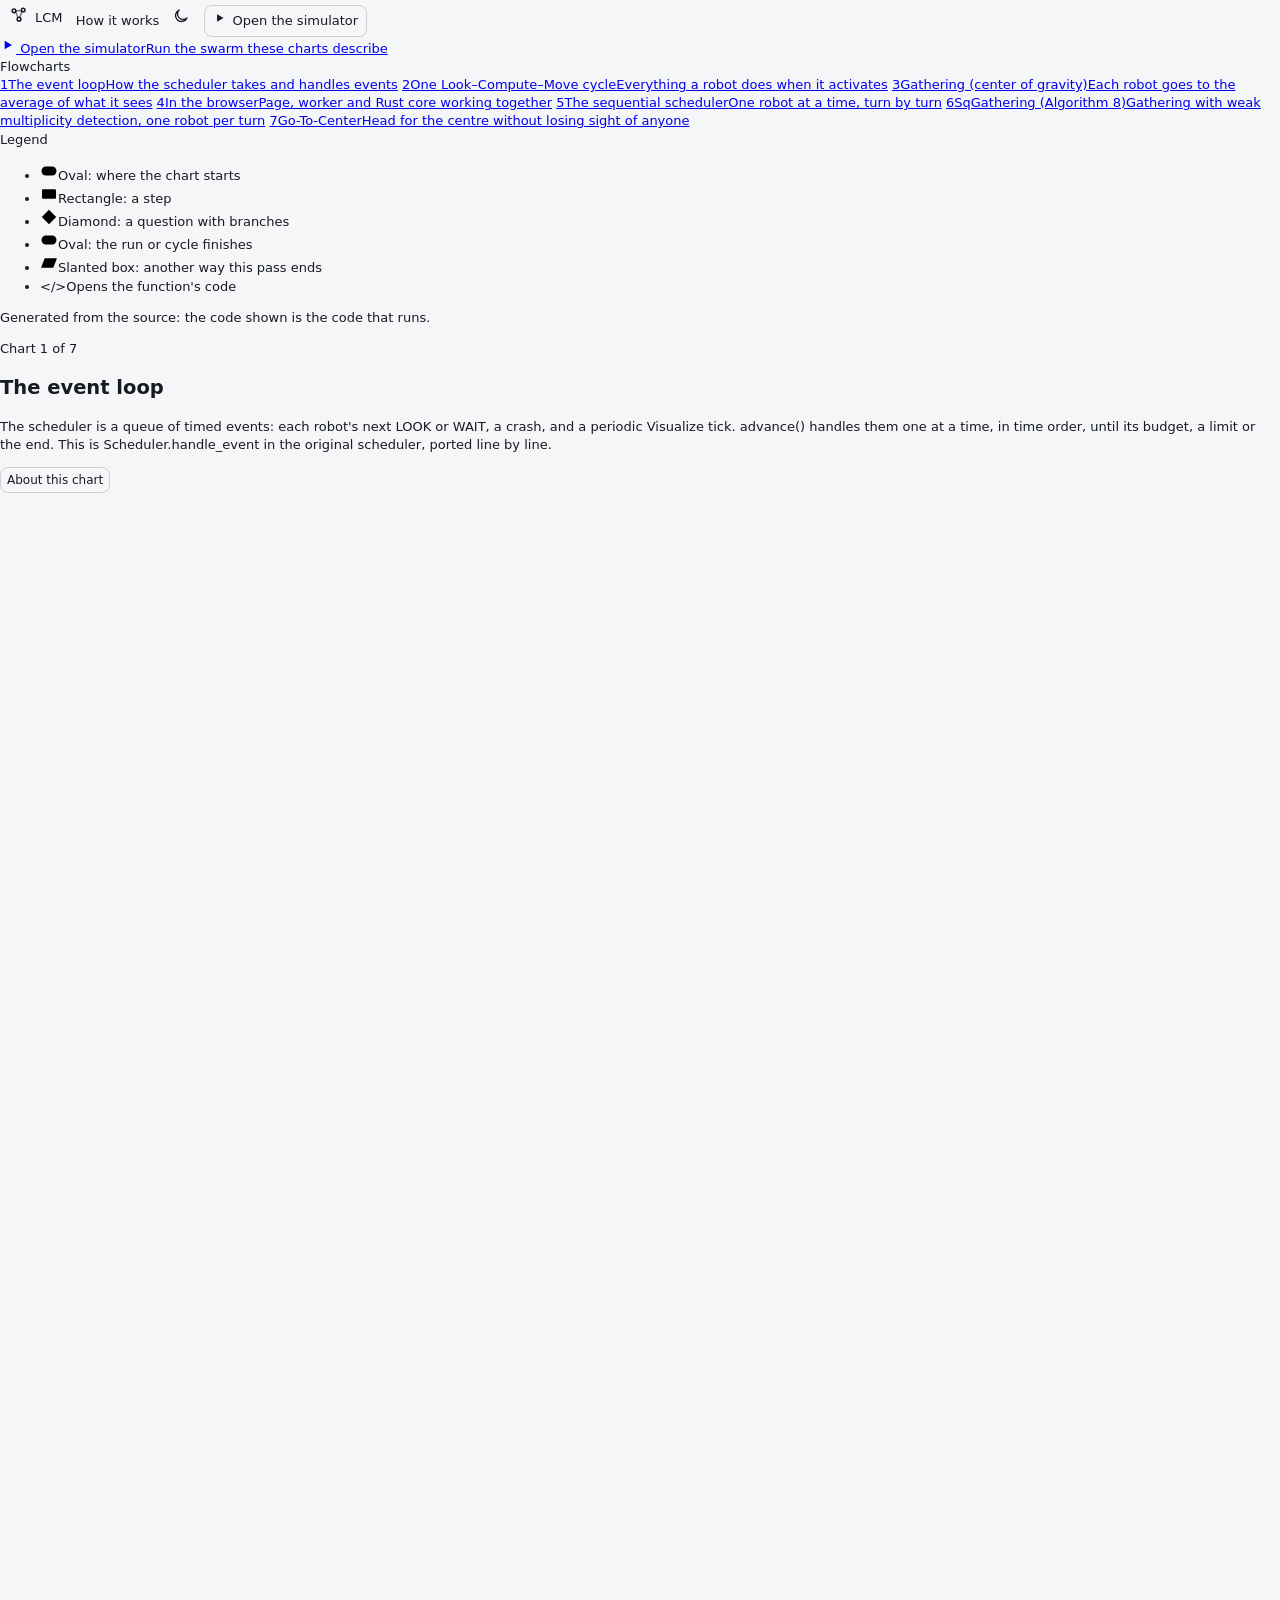
==== commit 1c2425c0: "Combine all branches with upstream main into one branch Merges drdebmath/main (up to 3efab0b: the Py" ====
--- a/web/docs.html
+++ b/web/docs.html
@@ -5,7 +5,7 @@
   <meta name="viewport" content="width=device-width, initial-scale=1.0">
   <title>How it works · LCM Simulator</title>
   <meta name="description" content="Interactive flowcharts of the LCM simulator's Rust core, with the source of every step.">
-  <!-- Generated by scripts/gen-flowcharts.py; edits here are overwritten. -->
+  <!-- Generated by scripts/gen-flowcharts.mjs; edits here are overwritten. -->
   <script>
     (() => {
       let t = "system";
@@ -50,7 +50,7 @@
       <p class="nav-foot">Generated from the source: the code shown is the code that runs.</p>
     </nav>
     <main class="docs-content">
-<section class="chart" data-chart="event-loop" hidden><div class="chart-head"><div><div class="eyebrow">Chart 1 of 7</div><h1>The event loop</h1><p class="blurb">The scheduler is a queue of timed events: each robot&#x27;s next LOOK or WAIT, a crash, and a periodic Visualize tick. advance() handles them one at a time, in time order, until its budget, a limit or the end. This is Scheduler.handle_event in scheduler.py, ported line by line.</p></div></div><div class="stage-wrap"><div class="stage" tabindex="0" aria-label="Chart canvas: drag or scroll to move, Ctrl + scroll to zoom"><svg viewBox="0 0 1278 1070" data-width="1278" data-height="1070" role="img" aria-label="The event loop flowchart">
+<section class="chart" data-chart="event-loop" hidden><div class="chart-head"><div><div class="eyebrow">Chart 1 of 7</div><h1>The event loop</h1><p class="blurb">The scheduler is a queue of timed events: each robot&#x27;s next LOOK or WAIT, a crash, and a periodic Visualize tick. advance() handles them one at a time, in time order, until its budget, a limit or the end. This is Scheduler.handle_event in the original scheduler, ported line by line.</p></div></div><div class="stage-wrap"><div class="stage" tabindex="0" aria-label="Chart canvas: drag or scroll to move, Ctrl + scroll to zoom"><svg viewBox="0 0 1278 1070" data-width="1278" data-height="1070" role="img" aria-label="The event loop flowchart">
 <defs><marker id="ah-event-loop-plain" viewBox="0 0 10 10" refX="8.5" refY="5" markerWidth="6.5" markerHeight="6.5" orient="auto-start-reverse"><path d="M1,1 L9,5 L1,9 Z" class="ah ah-plain"/></marker><marker id="ah-event-loop-yes" viewBox="0 0 10 10" refX="8.5" refY="5" markerWidth="6.5" markerHeight="6.5" orient="auto-start-reverse"><path d="M1,1 L9,5 L1,9 Z" class="ah ah-yes"/></marker><marker id="ah-event-loop-no" viewBox="0 0 10 10" refX="8.5" refY="5" markerWidth="6.5" markerHeight="6.5" orient="auto-start-reverse"><path d="M1,1 L9,5 L1,9 Z" class="ah ah-no"/></marker><marker id="ah-event-loop-hot" viewBox="0 0 10 10" refX="8.5" refY="5" markerWidth="6.5" markerHeight="6.5" orient="auto-start-reverse"><path d="M1,1 L9,5 L1,9 Z" class="ah ah-hot"/></marker></defs>
 <g class="lanes">
 <rect class="lane" x="12" y="16" width="1254" height="180" rx="14"/>
@@ -220,7 +220,7 @@
 </g>
 <g class="chips"><g class="chip c-yes" data-from="lim" data-to="ret"><rect x="828.7" y="143.0" width="37" height="20" rx="10"/><text x="847.2" y="153.5" dominant-baseline="middle">yes</text></g><g class="chip c-no" data-from="lim" data-to="pop"><rect x="629.8" y="190.0" width="30" height="20" rx="10"/><text x="644.8" y="200.5" dominant-baseline="middle">no</text></g><g class="chip c-yes" data-from="emp" data-to="end1"><rect x="766.3" y="331.0" width="37" height="20" rx="10"/><text x="784.8" y="341.5" dominant-baseline="middle">yes</text></g><g class="chip c-no" data-from="emp" data-to="old"><rect x="629.8" y="378.0" width="30" height="20" rx="10"/><text x="644.8" y="388.5" dominant-baseline="middle">no</text></g><g class="chip c-yes" data-from="old" data-to="ign"><rect x="476.1" y="425.0" width="37" height="20" rx="10"/><text x="494.6" y="435.5" dominant-baseline="middle">yes</text></g><g class="chip c-no" data-from="old" data-to="vis"><rect x="629.8" y="472.0" width="30" height="20" rx="10"/><text x="644.8" y="482.5" dominant-baseline="middle">no</text></g><g class="chip c-yes" data-from="vis" data-to="vis2"><rect x="494.8" y="519.0" width="37" height="20" rx="10"/><text x="513.2" y="529.5" dominant-baseline="middle">yes</text></g><g class="chip c-no" data-from="vis" data-to="dead"><rect x="629.8" y="565.0" width="30" height="20" rx="10"/><text x="644.8" y="575.5" dominant-baseline="middle">no</text></g><g class="chip c-yes" data-from="dead" data-to="ign2"><rect x="484.9" y="613.0" width="37" height="20" rx="10"/><text x="503.4" y="623.5" dominant-baseline="middle">yes</text></g><g class="chip c-no" data-from="dead" data-to="kind"><rect x="629.8" y="661.0" width="30" height="20" rx="10"/><text x="644.8" y="671.5" dominant-baseline="middle">no</text></g><g class="chip c-plain" data-from="kind" data-to="look"><rect x="433.8" y="707.0" width="44" height="20" rx="10"/><text x="455.8" y="717.5" dominant-baseline="middle">Look</text></g><g class="chip c-plain" data-from="kind" data-to="wait"><rect x="622.8" y="753.0" width="44" height="20" rx="10"/><text x="644.8" y="763.5" dominant-baseline="middle">Wait</text></g><g class="chip c-plain" data-from="kind" data-to="crash"><rect x="808.3" y="707.0" width="51" height="20" rx="10"/><text x="833.8" y="717.5" dominant-baseline="middle">Crash</text></g><g class="chip c-yes" data-from="glob" data-to="end2"><rect x="626.3" y="946.2" width="37" height="20" rx="10"/><text x="644.8" y="956.8" dominant-baseline="middle">yes</text></g><g class="chip c-no" data-from="glob" data-to="lim"><rect x="1037.9" y="519.0" width="121" height="20" rx="10"/><text x="1098.4" y="529.5" dominant-baseline="middle">no · next event</text></g></g>
 </svg></div><div class="stage-tools"><button class="btn primary small tour-start"><span data-icon="play" data-size="13"></span>Guided tour</button><span class="stage-hint">Click a step for details · drag or scroll to move · Ctrl + scroll to zoom</span><button class="btn small" data-zoom="out" title="Zoom out (−)" aria-label="Zoom out"><span data-icon="minus" data-size="15"></span></button><span class="zoom-level num">100%</span><button class="btn small" data-zoom="in" title="Zoom in (+)" aria-label="Zoom in"><span data-icon="plus" data-size="15"></span></button><button class="btn small" data-zoom="fit" title="Fit (F)" aria-label="Fit"><span data-icon="fit" data-size="15"></span></button></div></div><details class="notes" open><summary>Notes</summary><ul><li>Ties in time break exactly as in Python&#x27;s heap of (time, id, state) tuples: lower robot id first, then Crash &lt; Look &lt; Visualize &lt; Wait.</li><li>Visualize ticks change nothing; they are kept so event counts and limits match the Python.</li><li>The run ends when every robot that is neither crashed nor Byzantine has terminated.</li><li>Under the sequential scheduler robots have no clocks of their own: only one Look is ever in the queue, and the next one is queued when a turn ends (chart 5).</li></ul></details></section>
-<section class="chart" data-chart="look-compute-move" hidden><div class="chart-head"><div><div class="eyebrow">Chart 2 of 7</div><h1>One Look–Compute–Move cycle</h1><p class="blurb">The robot takes a snapshot (LOOK), its algorithm computes a target (COMPUTE), and it moves there (MOVE); a WAIT event at the arrival time ends the move. Faults, freezing and termination all branch off this path. This is Robot.look, Robot.move and Robot.wait in robot.py.</p></div></div><div class="stage-wrap"><div class="stage" tabindex="0" aria-label="Chart canvas: drag or scroll to move, Ctrl + scroll to zoom"><svg viewBox="0 0 936 1164" data-width="936" data-height="1164" role="img" aria-label="One Look–Compute–Move cycle flowchart">
+<section class="chart" data-chart="look-compute-move" hidden><div class="chart-head"><div><div class="eyebrow">Chart 2 of 7</div><h1>One Look–Compute–Move cycle</h1><p class="blurb">The robot takes a snapshot (LOOK), its algorithm computes a target (COMPUTE), and it moves there (MOVE); a WAIT event at the arrival time ends the move. Faults, freezing and termination all branch off this path. This is Robot.look, Robot.move and Robot.wait in the original simulator.</p></div></div><div class="stage-wrap"><div class="stage" tabindex="0" aria-label="Chart canvas: drag or scroll to move, Ctrl + scroll to zoom"><svg viewBox="0 0 936 1164" data-width="936" data-height="1164" role="img" aria-label="One Look–Compute–Move cycle flowchart">
 <defs><marker id="ah-look-compute-move-plain" viewBox="0 0 10 10" refX="8.5" refY="5" markerWidth="6.5" markerHeight="6.5" orient="auto-start-reverse"><path d="M1,1 L9,5 L1,9 Z" class="ah ah-plain"/></marker><marker id="ah-look-compute-move-yes" viewBox="0 0 10 10" refX="8.5" refY="5" markerWidth="6.5" markerHeight="6.5" orient="auto-start-reverse"><path d="M1,1 L9,5 L1,9 Z" class="ah ah-yes"/></marker><marker id="ah-look-compute-move-no" viewBox="0 0 10 10" refX="8.5" refY="5" markerWidth="6.5" markerHeight="6.5" orient="auto-start-reverse"><path d="M1,1 L9,5 L1,9 Z" class="ah ah-no"/></marker><marker id="ah-look-compute-move-hot" viewBox="0 0 10 10" refX="8.5" refY="5" markerWidth="6.5" markerHeight="6.5" orient="auto-start-reverse"><path d="M1,1 L9,5 L1,9 Z" class="ah ah-hot"/></marker></defs>
 <g class="lanes">
 <rect class="lane" x="12" y="16" width="912" height="462" rx="14"/>
@@ -375,7 +375,7 @@
 </g>
 <g class="chips"><g class="chip c-yes" data-from="byz" data-to="byzt"><rect x="589.9" y="331.0" width="37" height="20" rx="10"/><text x="608.4" y="341.5" dominant-baseline="middle">yes</text></g><g class="chip c-no" data-from="byz" data-to="alone"><rect x="461.8" y="378.0" width="30" height="20" rx="10"/><text x="476.8" y="388.5" dominant-baseline="middle">no</text></g><g class="chip c-yes" data-from="alone" data-to="term1"><rect x="304.9" y="425.0" width="37" height="20" rx="10"/><text x="323.4" y="435.5" dominant-baseline="middle">yes</text></g><g class="chip c-no" data-from="alone" data-to="comp"><rect x="461.8" y="466.8" width="30" height="20" rx="10"/><text x="476.8" y="477.2" dominant-baseline="middle">no</text></g><g class="chip c-yes" data-from="tdec" data-to="term2"><rect x="304.7" y="613.0" width="37" height="20" rx="10"/><text x="323.2" y="623.5" dominant-baseline="middle">yes</text></g><g class="chip c-no" data-from="tdec" data-to="frz"><rect x="461.8" y="659.0" width="30" height="20" rx="10"/><text x="476.8" y="669.5" dominant-baseline="middle">no</text></g><g class="chip c-yes" data-from="frz" data-to="frozen"><rect x="324.5" y="707.0" width="37" height="20" rx="10"/><text x="343.0" y="717.5" dominant-baseline="middle">yes</text></g><g class="chip c-no" data-from="frz" data-to="mv"><rect x="461.8" y="754.0" width="30" height="20" rx="10"/><text x="476.8" y="764.5" dominant-baseline="middle">no</text></g><g class="chip c-no" data-from="sub" data-to="subt"><rect x="323.5" y="895.0" width="30" height="20" rx="10"/><text x="338.5" y="905.5" dominant-baseline="middle">no</text></g><g class="chip c-yes" data-from="sub" data-to="sched"><rect x="458.3" y="941.0" width="37" height="20" rx="10"/><text x="476.8" y="951.5" dominant-baseline="middle">yes</text></g><g class="chip c-plain" data-from="sched" data-to="arr"><rect x="433.8" y="1036.0" width="86" height="20" rx="10"/><text x="476.8" y="1046.5" dominant-baseline="middle">at arrival</text></g></g>
 </svg></div><div class="stage-tools"><button class="btn primary small tour-start"><span data-icon="play" data-size="13"></span>Guided tour</button><span class="stage-hint">Click a step for details · drag or scroll to move · Ctrl + scroll to zoom</span><button class="btn small" data-zoom="out" title="Zoom out (−)" aria-label="Zoom out"><span data-icon="minus" data-size="15"></span></button><span class="zoom-level num">100%</span><button class="btn small" data-zoom="in" title="Zoom in (+)" aria-label="Zoom in"><span data-icon="plus" data-size="15"></span></button><button class="btn small" data-zoom="fit" title="Fit (F)" aria-label="Fit"><span data-icon="fit" data-size="15"></span></button></div></div><details class="notes" open><summary>Notes</summary><ul><li>The snapshot is taken at the exact LOOK time: moving robots are seen at their interpolated position, never a stale one.</li><li>A robot freezes (stays put this cycle) when its target is within ε = 10^-precision of where it is, or when an omission fault skips the move (probability ½).</li><li>Rigid movement always reaches the target. Non-rigid movement does too (finding #3 in report.md) unless a minimum move δ is set: then the robot may be stopped on the way, never before it has covered δ, and the WAIT event is scheduled at the stopping point (chart 5).</li></ul></details></section>
-<section class="chart" data-chart="gathering" hidden><div class="chart-head"><div><div class="eyebrow">Chart 3 of 7</div><h1>Gathering (center of gravity)</h1><p class="blurb">Each robot moves to the average position of the robots it sees. Repeated asynchronously, the swarm converges to a single point. This is Robot._midpoint and Robot._midpoint_terminal in robot.py.</p></div></div><div class="stage-wrap"><div class="stage" tabindex="0" aria-label="Chart canvas: drag or scroll to move, Ctrl + scroll to zoom"><svg viewBox="0 0 936 412" data-width="936" data-height="412" role="img" aria-label="Gathering (center of gravity) flowchart">
+<section class="chart" data-chart="gathering" hidden><div class="chart-head"><div><div class="eyebrow">Chart 3 of 7</div><h1>Gathering (center of gravity)</h1><p class="blurb">Each robot moves to the average position of the robots it sees. Repeated asynchronously, the swarm converges to a single point. This is Robot._midpoint and Robot._midpoint_terminal in the original simulator.</p></div></div><div class="stage-wrap"><div class="stage" tabindex="0" aria-label="Chart canvas: drag or scroll to move, Ctrl + scroll to zoom"><svg viewBox="0 0 936 412" data-width="936" data-height="412" role="img" aria-label="Gathering (center of gravity) flowchart">
 <defs><marker id="ah-gathering-plain" viewBox="0 0 10 10" refX="8.5" refY="5" markerWidth="6.5" markerHeight="6.5" orient="auto-start-reverse"><path d="M1,1 L9,5 L1,9 Z" class="ah ah-plain"/></marker><marker id="ah-gathering-yes" viewBox="0 0 10 10" refX="8.5" refY="5" markerWidth="6.5" markerHeight="6.5" orient="auto-start-reverse"><path d="M1,1 L9,5 L1,9 Z" class="ah ah-yes"/></marker><marker id="ah-gathering-no" viewBox="0 0 10 10" refX="8.5" refY="5" markerWidth="6.5" markerHeight="6.5" orient="auto-start-reverse"><path d="M1,1 L9,5 L1,9 Z" class="ah ah-no"/></marker><marker id="ah-gathering-hot" viewBox="0 0 10 10" refX="8.5" refY="5" markerWidth="6.5" markerHeight="6.5" orient="auto-start-reverse"><path d="M1,1 L9,5 L1,9 Z" class="ah ah-hot"/></marker></defs>
 <g class="lanes">
 <rect class="lane" x="12" y="16" width="912" height="180" rx="14"/>
@@ -749,7 +749,7 @@
 </g>
 <g class="chips"><g class="chip c-yes" data-from="q_one" data-to="q_term"><rect x="454.8" y="237.0" width="37" height="20" rx="10"/><text x="473.3" y="247.5" dominant-baseline="middle">yes</text></g><g class="chip c-no" data-from="q_one" data-to="q_kappa"><rect x="741.8" y="284.0" width="30" height="20" rx="10"/><text x="756.8" y="294.5" dominant-baseline="middle">no</text></g><g class="chip c-plain" data-from="q_kappa" data-to="q_k0"><rect x="384.5" y="331.0" width="51" height="20" rx="10"/><text x="410.0" y="341.5" dominant-baseline="middle">κ = 0</text></g><g class="chip c-plain" data-from="q_kappa" data-to="q_k1"><rect x="731.3" y="378.0" width="51" height="20" rx="10"/><text x="756.8" y="388.5" dominant-baseline="middle">κ = 1</text></g><g class="chip c-plain" data-from="q_kappa" data-to="q_km"><rect x="1078.2" y="331.0" width="51" height="20" rx="10"/><text x="1103.7" y="341.5" dominant-baseline="middle">κ &gt; 1</text></g><g class="chip c-yes" data-from="q_k1" data-to="q_hold"><rect x="540.9" y="425.0" width="37" height="20" rx="10"/><text x="559.4" y="435.5" dominant-baseline="middle">yes</text></g><g class="chip c-no" data-from="q_k1" data-to="q_join"><rect x="741.8" y="472.0" width="30" height="20" rx="10"/><text x="756.8" y="482.5" dominant-baseline="middle">no</text></g><g class="chip c-no" data-from="q_km" data-to="q_wait"><rect x="1102.8" y="425.0" width="30" height="20" rx="10"/><text x="1117.8" y="435.5" dominant-baseline="middle">no</text></g><g class="chip c-yes" data-from="q_km" data-to="q_leave"><rect x="1298.3" y="472.0" width="37" height="20" rx="10"/><text x="1316.8" y="482.5" dominant-baseline="middle">yes</text></g></g>
 </svg></div><div class="stage-tools"><button class="btn primary small tour-start"><span data-icon="play" data-size="13"></span>Guided tour</button><span class="stage-hint">Click a step for details · drag or scroll to move · Ctrl + scroll to zoom</span><button class="btn small" data-zoom="out" title="Zoom out (−)" aria-label="Zoom out"><span data-icon="minus" data-size="15"></span></button><span class="zoom-level num">100%</span><button class="btn small" data-zoom="in" title="Zoom in (+)" aria-label="Zoom in"><span data-icon="plus" data-size="15"></span></button><button class="btn small" data-zoom="fit" title="Fit (F)" aria-label="Fit"><span data-icon="fit" data-size="15"></span></button></div></div><details class="notes" open><summary>Notes</summary><ul><li>Weak multiplicity detection: one bit per point, never a count. Two robots on a point and five robots on a point look the same.</li><li>Why the sequential scheduler: without multiplicity detection Gathering is unsolvable under any sequential scheduler (Theorem 4); with more than one robot active at once it is unsolvable even with detection (Lemma 8). So SqGathering refuses the async scheduler, limited visibility and faults.</li><li>In the paper robots never terminate. Here a robot that sees a single occupied point terminates: everyone is there, and every robot activated later would stay, so it changes nothing and lets the run end.</li><li>Points closer than ε (10^-precision) are one point. Equally close points are told apart by their coordinates; any fixed choice is allowed.</li><li>A move cut short after δ can stop on a single robot and make a second multiplicity; the κ &gt; 1 rule then separates them again.</li><li>With several large multiplicities, each robot leaving one halves the distance of the robot that left before it. After enough of them it is closer than ε, cannot leave, and the run ends Stalled (chart 5): a precision limit, not a flaw of the algorithm.</li></ul></details></section>
-<section class="chart" data-chart="go-to-center" hidden><div class="chart-head"><div><div class="eyebrow">Chart 7 of 7</div><h1>Go-To-Center</h1><p class="blurb">Each robot heads for the centre of the smallest circle around the robots it sees, but never so far that it could lose sight of a neighbour. This is Robot._go_to_center and Robot._gtc_terminal in robot.py, from Ando, Oasa, Suzuki and Yamashita (1999). With limited visibility it keeps a swarm that starts connected together, which simple centre-of-gravity gathering does not.</p></div></div><div class="stage-wrap"><div class="stage" tabindex="0" aria-label="Chart canvas: drag or scroll to move, Ctrl + scroll to zoom"><svg viewBox="0 0 936 694" data-width="936" data-height="694" role="img" aria-label="Go-To-Center flowchart">
+<section class="chart" data-chart="go-to-center" hidden><div class="chart-head"><div><div class="eyebrow">Chart 7 of 7</div><h1>Go-To-Center</h1><p class="blurb">Each robot heads for the centre of the smallest circle around the robots it sees, but never so far that it could lose sight of a neighbour. This is Robot._go_to_center and Robot._gtc_terminal in the original simulator, from Ando, Oasa, Suzuki and Yamashita (1999). With limited visibility it keeps a swarm that starts connected together, which simple centre-of-gravity gathering does not.</p></div></div><div class="stage-wrap"><div class="stage" tabindex="0" aria-label="Chart canvas: drag or scroll to move, Ctrl + scroll to zoom"><svg viewBox="0 0 936 694" data-width="936" data-height="694" role="img" aria-label="Go-To-Center flowchart">
 <defs><marker id="ah-go-to-center-plain" viewBox="0 0 10 10" refX="8.5" refY="5" markerWidth="6.5" markerHeight="6.5" orient="auto-start-reverse"><path d="M1,1 L9,5 L1,9 Z" class="ah ah-plain"/></marker><marker id="ah-go-to-center-yes" viewBox="0 0 10 10" refX="8.5" refY="5" markerWidth="6.5" markerHeight="6.5" orient="auto-start-reverse"><path d="M1,1 L9,5 L1,9 Z" class="ah ah-yes"/></marker><marker id="ah-go-to-center-no" viewBox="0 0 10 10" refX="8.5" refY="5" markerWidth="6.5" markerHeight="6.5" orient="auto-start-reverse"><path d="M1,1 L9,5 L1,9 Z" class="ah ah-no"/></marker><marker id="ah-go-to-center-hot" viewBox="0 0 10 10" refX="8.5" refY="5" markerWidth="6.5" markerHeight="6.5" orient="auto-start-reverse"><path d="M1,1 L9,5 L1,9 Z" class="ah ah-hot"/></marker></defs>
 <g class="lanes">
 <rect class="lane" x="12" y="16" width="912" height="180" rx="14"/>
@@ -879,7 +879,7 @@
       </div>
     </aside>
   </div>
-  <script id="doc-data" type="application/json">{"repo":"https://github.com/drdebmath/LCMmodel/blob/main","charts":{"event-loop":{"title":"The event loop","order":["adv","lim","ret","pop","emp","end1","old","ign","vis","vis2","dead","ign2","kind","look","wait","crash","glob","end2"],"nodes":{"adv":{"title":"Run the simulation","sub":"advance(budget)","kind":"entry","desc":"The worker calls this with a budget: how many events it may handle and the latest simulated time it may reach. It handles events one after another until a stop condition holds.","out":["lim"],"in":[],"labels":{},"code":{"name":"advance","path":"crates/lcm-core/src/sim.rs","line":683,"source":"/// Handles events until the budget, a limit or the end is reached.\npub fn advance(&mut self, budget: Budget) -> StopReason {\n    let mut handled = 0;\n    loop {\n        if let Some(reason) = self.limit_reached() {\n            return reason;\n        }\n        if handled >= budget.max_events {\n            return StopReason::Budget;\n        }\n        if self\n            .queue\n            .peek()\n            .is_some_and(|e| e.time > budget.until_time)\n        {\n            return StopReason::UntilTime;\n        }\n        self.step();\n        handled += 1;\n    }\n}","html":["<span class=\"com\">/// Handles events until the budget, a limit or the end is reached.<\/span>","<span class=\"kw\">pub<\/span> <span class=\"kw\">fn<\/span> <span class=\"fn\">advance<\/span>(&amp;<span class=\"kw\">mut<\/span> <span class=\"kw\">self<\/span>, budget: <span class=\"ty\">Budget<\/span>) -&gt; <span class=\"ty\">StopReason<\/span> {","    <span class=\"kw\">let<\/span> <span class=\"kw\">mut<\/span> handled = <span class=\"num\">0<\/span>;","    <span class=\"kw\">loop<\/span> {","        <span class=\"kw\">if<\/span> <span class=\"kw\">let<\/span> <span class=\"kw\">Some<\/span>(reason) = <span class=\"kw\">self<\/span>.<span class=\"fn\">limit_reached<\/span>() {","            <span class=\"kw\">return<\/span> reason;","        }","        <span class=\"kw\">if<\/span> handled &gt;= budget.max_events {","            <span class=\"kw\">return<\/span> <span class=\"ty\">StopReason<\/span>::<span class=\"ty\">Budget<\/span>;","        }","        <span class=\"kw\">if<\/span> <span class=\"kw\">self<\/span>","            .queue","            .<span class=\"fn\">peek<\/span>()","            .<span class=\"fn\">is_some_and<\/span>(|e| e.time &gt; budget.until_time)","        {","            <span class=\"kw\">return<\/span> <span class=\"ty\">StopReason<\/span>::<span class=\"ty\">UntilTime<\/span>;","        }","        <span class=\"kw\">self<\/span>.<span class=\"fn\">step<\/span>();","        handled += <span class=\"num\">1<\/span>;","    }","}"]}},"lim":{"title":"Time to stop?","sub":"ended · limit · budget · time","kind":"decision","desc":"Checked before every event, in this order: has the run ended; has max_time passed or max_events been handled (the same checks as run.py); is this call's event budget used up; is the next event later than the time this call may reach (this is how playback speed is paced)?","out":["ret","pop"],"in":["adv","glob","ign","vis2","ign2"],"labels":{"ret":"yes","pop":"no"}},"ret":{"title":"Return why it stopped","sub":"StopReason","kind":"out","desc":"Ended, MaxTime, MaxEvents, Budget or UntilTime. The worker uses this to pace playback and to notice the end of the run.","out":[],"in":["lim"],"labels":{}},"pop":{"title":"Take the earliest event","sub":"step()","kind":"step","desc":"Events wait in a priority queue ordered by (time, robot id, kind), exactly like Python's heap of tuples, so ties break the same way.","out":["emp"],"in":["lim"],"labels":{},"code":{"name":"step","path":"crates/lcm-core/src/sim.rs","line":705,"source":"/// Handles the next event.\npub fn step(&mut self) -> StepInfo {\n    let ended = StepInfo {\n        time: self.now,\n        robot: -1,\n        kind: None,\n        outcome: StepOutcome::Ended,\n    };\n    if self.ended || self.stalled || self.turn_limit || self.round_limit || self.awaiting {\n        return ended;\n    }\n    let Some(event) = self.queue.pop() else {\n        self.ended = true;\n        return ended;\n    };\n    self.events += 1;\n    if event.kind == EventKind::Visualize {\n        self.ticks += 1;\n    }\n    let info = |outcome| StepInfo {\n        time: event.time,\n        robot: event.robot,\n        kind: Some(event.kind),\n        outcome,\n    };\n    if event.time < self.now {\n        return StepInfo {\n            time: self.now,\n            ..info(StepOutcome::Ignored)\n        };\n    }\n    let t = event.time;\n    self.now = t;\n\n    if event.robot < 0 {\n        if event.kind == EventKind::Visualize {\n            self.queue.push(Event {\n                time: t + self.sampling,\n                robot: -1,\n                kind: EventKind::Visualize,\n            });\n            return info(StepOutcome::Visualize);\n        }\n        return info(StepOutcome::Ignored);\n    }\n    let i = usize::try_from(event.robot).unwrap_or(usize::MAX);\n    if i >= self.robots.len() {\n        return info(StepOutcome::Ignored);\n    }\n    if self.robots.state[i] == RobotState::Crash && event.kind != EventKind::Crash {\n        self.schedule_activation(t, i);\n        return info(StepOutcome::Ignored);\n    }\n    // A round's member that terminated when it computed still has to\n    // finish its Look, which ends its part of the round.\n    if self.robots.terminated[i] && !self.rounds.as_ref().is_some_and(|r| r.decided[i]) {\n        return info(StepOutcome::Ignored);\n    }\n\n    let outcome = match event.kind {\n        EventKind::Look => {\n            if let Some(turns) = self.turns.as_mut() {\n                turns.taken += 1;\n            }\n            if self.rounds.is_some() {\n                self.round_look(i, t)\n            } else if self.bounded.is_some() && !self.may_look(i, t) {\n                StepOutcome::Ignored\n            } else {\n                self.look(i, t)\n            }\n        }\n        EventKind::Wait => {\n            self.wait(i, t);\n            self.schedule_activation(t, i);\n            StepOutcome::Frozen\n        }\n        EventKind::Crash => {\n            self.robots.fault[i] = FaultKind::Crash;\n            self.robots.state[i] = RobotState::Crash;\n            StepOutcome::Crashed\n        }\n        EventKind::Visualize => StepOutcome::Ignored,\n    };\n\n    if matches!(outcome, StepOutcome::Moved | StepOutcome::Terminated) {\n        if let Some(turns) = self.turns.as_mut() {\n            turns.progress = true;\n        }\n        if let Some(rounds) = self.rounds.as_mut() {\n            rounds.progress = true;\n        }\n    }\n    if self.globally_terminated() {\n        self.ended = true;\n        return info(StepOutcome::Ended);\n    }\n    info(outcome)\n}","html":["<span class=\"com\">/// Handles the next event.<\/span>","<span class=\"kw\">pub<\/span> <span class=\"kw\">fn<\/span> <span class=\"fn\">step<\/span>(&amp;<span class=\"kw\">mut<\/span> <span class=\"kw\">self<\/span>) -&gt; <span class=\"ty\">StepInfo<\/span> {","    <span class=\"kw\">let<\/span> ended = <span class=\"ty\">StepInfo<\/span> {","        time: <span class=\"kw\">self<\/span>.now,","        robot: -<span class=\"num\">1<\/span>,","        kind: <span class=\"kw\">None<\/span>,","        outcome: <span class=\"ty\">StepOutcome<\/span>::<span class=\"ty\">Ended<\/span>,","    };","    <span class=\"kw\">if<\/span> <span class=\"kw\">self<\/span>.ended || <span class=\"kw\">self<\/span>.stalled || <span class=\"kw\">self<\/span>.turn_limit || <span class=\"kw\">self<\/span>.round_limit || <span class=\"kw\">self<\/span>.awaiting {","        <span class=\"kw\">return<\/span> ended;","    }","    <span class=\"kw\">let<\/span> <span class=\"kw\">Some<\/span>(event) = <span class=\"kw\">self<\/span>.queue.<span class=\"fn\">pop<\/span>() <span class=\"kw\">else<\/span> {","        <span class=\"kw\">self<\/span>.ended = <span class=\"kw\">true<\/span>;","        <span class=\"kw\">return<\/span> ended;","    };","    <span class=\"kw\">self<\/span>.events += <span class=\"num\">1<\/span>;","    <span class=\"kw\">if<\/span> event.kind == <span class=\"ty\">EventKind<\/span>::<span class=\"ty\">Visualize<\/span> {","        <span class=\"kw\">self<\/span>.ticks += <span class=\"num\">1<\/span>;","    }","    <span class=\"kw\">let<\/span> info = |outcome| <span class=\"ty\">StepInfo<\/span> {","        time: event.time,","        robot: event.robot,","        kind: <span class=\"kw\">Some<\/span>(event.kind),","        outcome,","    };","    <span class=\"kw\">if<\/span> event.time &lt; <span class=\"kw\">self<\/span>.now {","        <span class=\"kw\">return<\/span> <span class=\"ty\">StepInfo<\/span> {","            time: <span class=\"kw\">self<\/span>.now,","            ..<span class=\"fn\">info<\/span>(<span class=\"ty\">StepOutcome<\/span>::<span class=\"ty\">Ignored<\/span>)","        };","    }","    <span class=\"kw\">let<\/span> t = event.time;","    <span class=\"kw\">self<\/span>.now = t;","","    <span class=\"kw\">if<\/span> event.robot &lt; <span class=\"num\">0<\/span> {","        <span class=\"kw\">if<\/span> event.kind == <span class=\"ty\">EventKind<\/span>::<span class=\"ty\">Visualize<\/span> {","            <span class=\"kw\">self<\/span>.queue.<span class=\"fn\">push<\/span>(<span class=\"ty\">Event<\/span> {","                time: t + <span class=\"kw\">self<\/span>.sampling,","                robot: -<span class=\"num\">1<\/span>,","                kind: <span class=\"ty\">EventKind<\/span>::<span class=\"ty\">Visualize<\/span>,","            });","            <span class=\"kw\">return<\/span> <span class=\"fn\">info<\/span>(<span class=\"ty\">StepOutcome<\/span>::<span class=\"ty\">Visualize<\/span>);","        }","        <span class=\"kw\">return<\/span> <span class=\"fn\">info<\/span>(<span class=\"ty\">StepOutcome<\/span>::<span class=\"ty\">Ignored<\/span>);","    }","    <span class=\"kw\">let<\/span> i = usize::<span class=\"fn\">try_from<\/span>(event.robot).<span class=\"fn\">unwrap_or<\/span>(usize::<span class=\"ty\">MAX<\/span>);","    <span class=\"kw\">if<\/span> i &gt;= <span class=\"kw\">self<\/span>.robots.<span class=\"fn\">len<\/span>() {","        <span class=\"kw\">return<\/span> <span class=\"fn\">info<\/span>(<span class=\"ty\">StepOutcome<\/span>::<span class=\"ty\">Ignored<\/span>);","    }","    <span class=\"kw\">if<\/span> <span class=\"kw\">self<\/span>.robots.state[i] == <span class=\"ty\">RobotState<\/span>::<span class=\"ty\">Crash<\/span> &amp;&amp; event.kind != <span class=\"ty\">EventKind<\/span>::<span class=\"ty\">Crash<\/span> {","        <span class=\"kw\">self<\/span>.<span class=\"fn\">schedule_activation<\/span>(t, i);","        <span class=\"kw\">return<\/span> <span class=\"fn\">info<\/span>(<span class=\"ty\">StepOutcome<\/span>::<span class=\"ty\">Ignored<\/span>);","    }","    <span class=\"com\">// A round's member that terminated when it computed still has to<\/span>","    <span class=\"com\">// finish its Look, which ends its part of the round.<\/span>","    <span class=\"kw\">if<\/span> <span class=\"kw\">self<\/span>.robots.terminated[i] &amp;&amp; !<span class=\"kw\">self<\/span>.rounds.<span class=\"fn\">as_ref<\/span>().<span class=\"fn\">is_some_and<\/span>(|r| r.decided[i]) {","        <span class=\"kw\">return<\/span> <span class=\"fn\">info<\/span>(<span class=\"ty\">StepOutcome<\/span>::<span class=\"ty\">Ignored<\/span>);","    }","","    <span class=\"kw\">let<\/span> outcome = <span class=\"kw\">match<\/span> event.kind {","        <span class=\"ty\">EventKind<\/span>::<span class=\"ty\">Look<\/span> =&gt; {","            <span class=\"kw\">if<\/span> <span class=\"kw\">let<\/span> <span class=\"kw\">Some<\/span>(turns) = <span class=\"kw\">self<\/span>.turns.<span class=\"fn\">as_mut<\/span>() {","                turns.taken += <span class=\"num\">1<\/span>;","            }","            <span class=\"kw\">if<\/span> <span class=\"kw\">self<\/span>.rounds.<span class=\"fn\">is_some<\/span>() {","                <span class=\"kw\">self<\/span>.<span class=\"fn\">round_look<\/span>(i, t)","            } <span class=\"kw\">else<\/span> <span class=\"kw\">if<\/span> <span class=\"kw\">self<\/span>.bounded.<span class=\"fn\">is_some<\/span>() &amp;&amp; !<span class=\"kw\">self<\/span>.<span class=\"fn\">may_look<\/span>(i, t) {","                <span class=\"ty\">StepOutcome<\/span>::<span class=\"ty\">Ignored<\/span>","            } <span class=\"kw\">else<\/span> {","                <span class=\"kw\">self<\/span>.<span class=\"fn\">look<\/span>(i, t)","            }","        }","        <span class=\"ty\">EventKind<\/span>::<span class=\"ty\">Wait<\/span> =&gt; {","            <span class=\"kw\">self<\/span>.<span class=\"fn\">wait<\/span>(i, t);","            <span class=\"kw\">self<\/span>.<span class=\"fn\">schedule_activation<\/span>(t, i);","            <span class=\"ty\">StepOutcome<\/span>::<span class=\"ty\">Frozen<\/span>","        }","        <span class=\"ty\">EventKind<\/span>::<span class=\"ty\">Crash<\/span> =&gt; {","            <span class=\"kw\">self<\/span>.robots.fault[i] = <span class=\"ty\">FaultKind<\/span>::<span class=\"ty\">Crash<\/span>;","            <span class=\"kw\">self<\/span>.robots.state[i] = <span class=\"ty\">RobotState<\/span>::<span class=\"ty\">Crash<\/span>;","            <span class=\"ty\">StepOutcome<\/span>::<span class=\"ty\">Crashed<\/span>","        }","        <span class=\"ty\">EventKind<\/span>::<span class=\"ty\">Visualize<\/span> =&gt; <span class=\"ty\">StepOutcome<\/span>::<span class=\"ty\">Ignored<\/span>,","    };","","    <span class=\"kw\">if<\/span> <span class=\"fn\">matches!<\/span>(outcome, <span class=\"ty\">StepOutcome<\/span>::<span class=\"ty\">Moved<\/span> | <span class=\"ty\">StepOutcome<\/span>::<span class=\"ty\">Terminated<\/span>) {","        <span class=\"kw\">if<\/span> <span class=\"kw\">let<\/span> <span class=\"kw\">Some<\/span>(turns) = <span class=\"kw\">self<\/span>.turns.<span class=\"fn\">as_mut<\/span>() {","            turns.progress = <span class=\"kw\">true<\/span>;","        }","        <span class=\"kw\">if<\/span> <span class=\"kw\">let<\/span> <span class=\"kw\">Some<\/span>(rounds) = <span class=\"kw\">self<\/span>.rounds.<span class=\"fn\">as_mut<\/span>() {","            rounds.progress = <span class=\"kw\">true<\/span>;","        }","    }","    <span class=\"kw\">if<\/span> <span class=\"kw\">self<\/span>.<span class=\"fn\">globally_terminated<\/span>() {","        <span class=\"kw\">self<\/span>.ended = <span class=\"kw\">true<\/span>;","        <span class=\"kw\">return<\/span> <span class=\"fn\">info<\/span>(<span class=\"ty\">StepOutcome<\/span>::<span class=\"ty\">Ended<\/span>);","    }","    <span class=\"fn\">info<\/span>(outcome)","}"]}},"emp":{"title":"Queue empty?","sub":null,"kind":"decision","desc":"Does not happen in practice, because the Visualize tick always reschedules itself; handled like the Python: an empty queue ends the run.","out":["end1","old"],"in":["pop"],"labels":{"end1":"yes","old":"no"}},"end1":{"title":"Ended","sub":"queue empty","kind":"end","desc":"The run is over; advance() reports Ended.","out":[],"in":["emp"],"labels":{}},"old":{"title":"Earlier than the clock?","sub":null,"kind":"decision","desc":"Time never goes backwards. Python skips such an event without touching the clock, and so does the port.","out":["ign","vis"],"in":["emp"],"labels":{"ign":"yes","vis":"no"}},"ign":{"title":"Skip the event","sub":"clock unchanged","kind":"out","desc":"The event is dropped and the clock stays where it was; the loop takes the next event.","out":["lim"],"in":["old"],"labels":{}},"vis":{"title":"Visualize tick?","sub":null,"kind":"decision","desc":"A periodic event every sampling_rate time units. It changes no robot; it is kept so event counts match the Python.","out":["vis2","dead"],"in":["old"],"labels":{"vis2":"yes","dead":"no"}},"vis2":{"title":"Schedule the next tick","sub":"t + sampling_rate","kind":"step","desc":"The tick puts itself back in the queue one sampling interval later; no robot changes.","out":["lim"],"in":["vis"],"labels":{}},"dead":{"title":"Robot out of play?","sub":"terminated · or crashed, not a crash event","kind":"decision","desc":"Yes if the robot has terminated, or if it has crashed and this is not its crash event. A crashed robot's own crash event is not skipped: it goes on to be recorded.","out":["ign2","kind"],"in":["vis"],"labels":{"ign2":"yes","kind":"no"}},"ign2":{"title":"Skip the event","sub":"crashed ones rescheduled","kind":"out","desc":"A crashed robot is rescheduled after a random delay and otherwise ignored; a terminated robot is simply ignored and never scheduled again. Both exactly as in the Python.","out":["lim"],"in":["dead"],"labels":{},"code":{"name":"schedule_activation","path":"crates/lcm-core/src/sim.rs","line":1213,"source":"/// `Scheduler.generate_event`: the random delay is drawn even when a\n/// terminated robot gets no new activation.\n/// Under the sequential scheduler, robot `i`'s turn is over instead.\nfn schedule_activation(&mut self, previous: f64, i: usize) {\n    if self.turns.is_some() {\n        self.next_turn(previous);\n        return;\n    }\n    if self.rounds.is_some() {\n        self.member_done(previous, i);\n        return;\n    }\n    if self.bounded.is_some() {\n        self.cycle_done(previous, i);\n    }\n    let delay = self.rng.exponential(1.0 / self.lambda);\n    let time = previous + delay.max(1e-9);\n    let kind = if self.robots.state[i] == RobotState::Crash {\n        EventKind::Crash\n    } else if self.robots.terminated[i] {\n        return;\n    } else {\n        EventKind::Look\n    };\n    self.queue.push(Event {\n        time,\n        robot: robot_id(i),\n        kind,\n    });\n}","html":["<span class=\"com\">/// `Scheduler.generate_event`: the random delay is drawn even when a<\/span>","<span class=\"com\">/// terminated robot gets no new activation.<\/span>","<span class=\"com\">/// Under the sequential scheduler, robot `i`'s turn is over instead.<\/span>","<span class=\"kw\">fn<\/span> <span class=\"fn\">schedule_activation<\/span>(&amp;<span class=\"kw\">mut<\/span> <span class=\"kw\">self<\/span>, previous: f64, i: usize) {","    <span class=\"kw\">if<\/span> <span class=\"kw\">self<\/span>.turns.<span class=\"fn\">is_some<\/span>() {","        <span class=\"kw\">self<\/span>.<span class=\"fn\">next_turn<\/span>(previous);","        <span class=\"kw\">return<\/span>;","    }","    <span class=\"kw\">if<\/span> <span class=\"kw\">self<\/span>.rounds.<span class=\"fn\">is_some<\/span>() {","        <span class=\"kw\">self<\/span>.<span class=\"fn\">member_done<\/span>(previous, i);","        <span class=\"kw\">return<\/span>;","    }","    <span class=\"kw\">if<\/span> <span class=\"kw\">self<\/span>.bounded.<span class=\"fn\">is_some<\/span>() {","        <span class=\"kw\">self<\/span>.<span class=\"fn\">cycle_done<\/span>(previous, i);","    }","    <span class=\"kw\">let<\/span> delay = <span class=\"kw\">self<\/span>.rng.<span class=\"fn\">exponential<\/span>(<span class=\"num\">1.0<\/span> / <span class=\"kw\">self<\/span>.lambda);","    <span class=\"kw\">let<\/span> time = previous + delay.<span class=\"fn\">max<\/span>(<span class=\"num\">1e-9<\/span>);","    <span class=\"kw\">let<\/span> kind = <span class=\"kw\">if<\/span> <span class=\"kw\">self<\/span>.robots.state[i] == <span class=\"ty\">RobotState<\/span>::<span class=\"ty\">Crash<\/span> {","        <span class=\"ty\">EventKind<\/span>::<span class=\"ty\">Crash<\/span>","    } <span class=\"kw\">else<\/span> <span class=\"kw\">if<\/span> <span class=\"kw\">self<\/span>.robots.terminated[i] {","        <span class=\"kw\">return<\/span>;","    } <span class=\"kw\">else<\/span> {","        <span class=\"ty\">EventKind<\/span>::<span class=\"ty\">Look<\/span>","    };","    <span class=\"kw\">self<\/span>.queue.<span class=\"fn\">push<\/span>(<span class=\"ty\">Event<\/span> {","        time,","        robot: <span class=\"fn\">robot_id<\/span>(i),","        kind,","    });","}"]}},"kind":{"title":"Which kind of event?","sub":null,"kind":"decision","desc":"A robot event is a LOOK (activate), a WAIT (a move ends) or a CRASH (a crash fault takes effect).","out":["look","wait","crash"],"in":["dead"],"labels":{"look":"Look","wait":"Wait","crash":"Crash"}},"look":{"title":"Look, compute, move","sub":"look() · chart 2","kind":"step","desc":"The robot's activation: snapshot, compute a target, start moving. Chart 2 shows every branch.","out":["glob"],"in":["kind"],"labels":{},"code":{"name":"look","path":"crates/lcm-core/src/sim.rs","line":973,"source":"/// `Robot.look` followed by the LOOK branch of `handle_event`.\nfn look(&mut self, i: usize, t: f64) -> StepOutcome {\n    self.decide(i, t);\n    self.finish_look(i, t)\n}","html":["<span class=\"com\">/// `Robot.look` followed by the LOOK branch of `handle_event`.<\/span>","<span class=\"kw\">fn<\/span> <span class=\"fn\">look<\/span>(&amp;<span class=\"kw\">mut<\/span> <span class=\"kw\">self<\/span>, i: usize, t: f64) -&gt; <span class=\"ty\">StepOutcome<\/span> {","    <span class=\"kw\">self<\/span>.<span class=\"fn\">decide<\/span>(i, t);","    <span class=\"kw\">self<\/span>.<span class=\"fn\">finish_look<\/span>(i, t)","}"]}},"wait":{"title":"Finish the move","sub":"wait() · then next LOOK","kind":"step","desc":"The WAIT event fires at the arrival time: the robot is placed on its target, its light turns green and its next activation is scheduled after a random exponential delay.","out":["glob"],"in":["kind"],"labels":{},"code":{"name":"wait","path":"crates/lcm-core/src/sim.rs","line":1189,"source":"/// `Robot.wait`.\nfn wait(&mut self, i: usize, t: f64) {\n    let eps = self.model.eps;\n    let r = &mut self.robots;\n    let moving = r.state[i] == RobotState::Move;\n    let snap_to_target = match (moving, r.start_time[i], r.goal(i)) {\n        (true, Some(start), Some(target))\n            if self.rigid || self.delta.is_some() || t <= start + 1e-12 =>\n        {\n            Some(target)\n        }\n        _ => None,\n    };\n    let end = snap_to_target.unwrap_or_else(|| r.position_at(i, t, eps));\n    if moving && r.start_time[i].is_some() {\n        r.travelled[i] += dist(r.start_pos[i], end);\n    }\n    r.pos[i] = end;\n    r.start_time[i] = None;\n    r.stop[i] = None;\n    r.state[i] = RobotState::Wait;\n    r.set_light(i, Light::Green, t);\n}","html":["<span class=\"com\">/// `Robot.wait`.<\/span>","<span class=\"kw\">fn<\/span> <span class=\"fn\">wait<\/span>(&amp;<span class=\"kw\">mut<\/span> <span class=\"kw\">self<\/span>, i: usize, t: f64) {","    <span class=\"kw\">let<\/span> eps = <span class=\"kw\">self<\/span>.model.eps;","    <span class=\"kw\">let<\/span> r = &amp;<span class=\"kw\">mut<\/span> <span class=\"kw\">self<\/span>.robots;","    <span class=\"kw\">let<\/span> moving = r.state[i] == <span class=\"ty\">RobotState<\/span>::<span class=\"ty\">Move<\/span>;","    <span class=\"kw\">let<\/span> snap_to_target = <span class=\"kw\">match<\/span> (moving, r.start_time[i], r.<span class=\"fn\">goal<\/span>(i)) {","        (<span class=\"kw\">true<\/span>, <span class=\"kw\">Some<\/span>(start), <span class=\"kw\">Some<\/span>(target))","            <span class=\"kw\">if<\/span> <span class=\"kw\">self<\/span>.rigid || <span class=\"kw\">self<\/span>.delta.<span class=\"fn\">is_some<\/span>() || t &lt;= start + <span class=\"num\">1e-12<\/span> =&gt;","        {","            <span class=\"kw\">Some<\/span>(target)","        }","        _ =&gt; <span class=\"kw\">None<\/span>,","    };","    <span class=\"kw\">let<\/span> end = snap_to_target.<span class=\"fn\">unwrap_or_else<\/span>(|| r.<span class=\"fn\">position_at<\/span>(i, t, eps));","    <span class=\"kw\">if<\/span> moving &amp;&amp; r.start_time[i].<span class=\"fn\">is_some<\/span>() {","        r.travelled[i] += <span class=\"fn\">dist<\/span>(r.start_pos[i], end);","    }","    r.pos[i] = end;","    r.start_time[i] = <span class=\"kw\">None<\/span>;","    r.stop[i] = <span class=\"kw\">None<\/span>;","    r.state[i] = <span class=\"ty\">RobotState<\/span>::<span class=\"ty\">Wait<\/span>;","    r.<span class=\"fn\">set_light<\/span>(i, <span class=\"ty\">Light<\/span>::<span class=\"ty\">Green<\/span>, t);","}"]}},"crash":{"title":"Record the crash","sub":"crash fault","kind":"step","desc":"Crash-faulty robots are crashed from the start (set when the run is built), so they never move; their single crash event only records it, as in the Python.","out":["glob"],"in":["kind"],"labels":{}},"glob":{"title":"Every live robot terminated?","sub":"globally_terminated()","kind":"decision","desc":"Crashed and Byzantine robots don't count: the run ends once all the others have terminated.","out":["end2","lim"],"in":["look","wait","crash"],"labels":{"end2":"yes","lim":"no · next event"},"code":{"name":"globally_terminated","path":"crates/lcm-core/src/sim.rs","line":1556,"source":"/// `Scheduler._check_global_termination`: every robot that is neither\n/// crashed nor Byzantine has terminated (vacuously true if none are left).\nfn globally_terminated(&self) -> bool {\n    let r = &self.robots;\n    (0..r.len())\n        .filter(|&i| r.state[i] != RobotState::Crash && r.fault[i] != FaultKind::Byzantine)\n        .all(|i| r.terminated[i])\n}","html":["<span class=\"com\">/// `Scheduler._check_global_termination`: every robot that is neither<\/span>","<span class=\"com\">/// crashed nor Byzantine has terminated (vacuously true if none are left).<\/span>","<span class=\"kw\">fn<\/span> <span class=\"fn\">globally_terminated<\/span>(&amp;<span class=\"kw\">self<\/span>) -&gt; bool {","    <span class=\"kw\">let<\/span> r = &amp;<span class=\"kw\">self<\/span>.robots;","    (<span class=\"num\">0<\/span>..r.<span class=\"fn\">len<\/span>())","        .<span class=\"fn\">filter<\/span>(|&amp;i| r.state[i] != <span class=\"ty\">RobotState<\/span>::<span class=\"ty\">Crash<\/span> &amp;&amp; r.fault[i] != <span class=\"ty\">FaultKind<\/span>::<span class=\"ty\">Byzantine<\/span>)","        .<span class=\"fn\">all<\/span>(|i| r.terminated[i])","}"]}},"end2":{"title":"Ended","sub":"all terminated","kind":"end","desc":"advance() returns Ended and the page shows that every robot terminated.","out":[],"in":["glob"],"labels":{}}}},"look-compute-move":{"title":"One Look–Compute–Move cycle","order":["start","view","lit","byz","byzt","alone","term1","comp","tdec","term2","frz","frozen","mv","sub","subt","sched","arr"],"nodes":{"start":{"title":"Robot activates","sub":"LOOK event · look()","kind":"entry","desc":"The robot's LOOK event comes up in the queue. Everything on this chart happens at that single instant, except the final WAIT.","out":["view"],"in":[],"labels":{},"code":{"name":"look","path":"crates/lcm-core/src/sim.rs","line":973,"source":"/// `Robot.look` followed by the LOOK branch of `handle_event`.\nfn look(&mut self, i: usize, t: f64) -> StepOutcome {\n    self.decide(i, t);\n    self.finish_look(i, t)\n}","html":["<span class=\"com\">/// `Robot.look` followed by the LOOK branch of `handle_event`.<\/span>","<span class=\"kw\">fn<\/span> <span class=\"fn\">look<\/span>(&amp;<span class=\"kw\">mut<\/span> <span class=\"kw\">self<\/span>, i: usize, t: f64) -&gt; <span class=\"ty\">StepOutcome<\/span> {","    <span class=\"kw\">self<\/span>.<span class=\"fn\">decide<\/span>(i, t);","    <span class=\"kw\">self<\/span>.<span class=\"fn\">finish_look<\/span>(i, t)","}"]}},"view":{"title":"Take a snapshot","sub":"build_view()","kind":"step","desc":"Every robot's position at this exact time (moving robots are interpolated along their path), keeping those within the visibility radius. The robot sees itself too.","out":["lit"],"in":["start"],"labels":{},"code":{"name":"build_view","path":"crates/lcm-core/src/sim.rs","line":805,"source":"/// The snapshot robot `i` takes at `t`, filtered by its visibility (and,\n/// with obstructed visibility, by the robots in the way). In a round,\n/// flags are those from the start of the round.\nfn build_view(&mut self, i: usize, t: f64) -> usize {\n    let me = self.robots.pos[i];\n    let visibility = self.model.visibility;\n    let unlimited = visibility == f64::INFINITY;\n    let eps = self.model.eps;\n    if self.snapshot.is_none() && !self.obstructed {\n        // The common case (async and sequential runs): the original loop, kept tight.\n        self.view.clear();\n        let mut me_index = 0;\n        for j in 0..self.robots.len() {\n            let p = self.robots.position_at(j, t, eps);\n            if unlimited || dist(me, p) <= visibility {\n                if j == i {\n                    me_index = self.view.len();\n                }\n                let r = &self.robots;\n                self.view\n                    .push(robot_id_u32(j), p, r.state[j], r.terminated[j], r.frozen[j]);\n            }\n        }\n        return me_index;\n    }\n    if self.obstructed {\n        self.positions.clear();\n        for j in 0..self.robots.len() {\n            self.positions.push(self.robots.position_at(j, t, eps));\n        }\n    }\n    self.view.clear();\n    let mut me_index = 0;\n    for j in 0..self.robots.len() {\n        let p = self.robots.position_at(j, t, eps);\n        if !(unlimited || dist(me, p) <= visibility) {\n            continue;\n        }\n        if j != i && self.obstructed && self.hidden(i, me, j, p) {\n            continue;\n        }\n        if j == i {\n            me_index = self.view.len();\n        }\n        let (state, terminated, frozen) = match &self.snapshot {\n            Some(s) => (s.state[j], s.terminated[j], s.frozen[j]),\n            None => {\n                let r = &self.robots;\n                (r.state[j], r.terminated[j], r.frozen[j])\n            }\n        };\n        self.view\n            .push(robot_id_u32(j), p, state, terminated, frozen);\n    }\n    me_index\n}","html":["<span class=\"com\">/// The snapshot robot `i` takes at `t`, filtered by its visibility (and,<\/span>","<span class=\"com\">/// with obstructed visibility, by the robots in the way). In a round,<\/span>","<span class=\"com\">/// flags are those from the start of the round.<\/span>","<span class=\"kw\">fn<\/span> <span class=\"fn\">build_view<\/span>(&amp;<span class=\"kw\">mut<\/span> <span class=\"kw\">self<\/span>, i: usize, t: f64) -&gt; usize {","    <span class=\"kw\">let<\/span> me = <span class=\"kw\">self<\/span>.robots.pos[i];","    <span class=\"kw\">let<\/span> visibility = <span class=\"kw\">self<\/span>.model.visibility;","    <span class=\"kw\">let<\/span> unlimited = visibility == f64::<span class=\"ty\">INFINITY<\/span>;","    <span class=\"kw\">let<\/span> eps = <span class=\"kw\">self<\/span>.model.eps;","    <span class=\"kw\">if<\/span> <span class=\"kw\">self<\/span>.snapshot.<span class=\"fn\">is_none<\/span>() &amp;&amp; !<span class=\"kw\">self<\/span>.obstructed {","        <span class=\"com\">// The common case (async and sequential runs): the original loop, kept tight.<\/span>","        <span class=\"kw\">self<\/span>.view.<span class=\"fn\">clear<\/span>();","        <span class=\"kw\">let<\/span> <span class=\"kw\">mut<\/span> me_index = <span class=\"num\">0<\/span>;","        <span class=\"kw\">for<\/span> j <span class=\"kw\">in<\/span> <span class=\"num\">0<\/span>..<span class=\"kw\">self<\/span>.robots.<span class=\"fn\">len<\/span>() {","            <span class=\"kw\">let<\/span> p = <span class=\"kw\">self<\/span>.robots.<span class=\"fn\">position_at<\/span>(j, t, eps);","            <span class=\"kw\">if<\/span> unlimited || <span class=\"fn\">dist<\/span>(me, p) &lt;= visibility {","                <span class=\"kw\">if<\/span> j == i {","                    me_index = <span class=\"kw\">self<\/span>.view.<span class=\"fn\">len<\/span>();","                }","                <span class=\"kw\">let<\/span> r = &amp;<span class=\"kw\">self<\/span>.robots;","                <span class=\"kw\">self<\/span>.view","                    .<span class=\"fn\">push<\/span>(<span class=\"fn\">robot_id_u32<\/span>(j), p, r.state[j], r.terminated[j], r.frozen[j]);","            }","        }","        <span class=\"kw\">return<\/span> me_index;","    }","    <span class=\"kw\">if<\/span> <span class=\"kw\">self<\/span>.obstructed {","        <span class=\"kw\">self<\/span>.positions.<span class=\"fn\">clear<\/span>();","        <span class=\"kw\">for<\/span> j <span class=\"kw\">in<\/span> <span class=\"num\">0<\/span>..<span class=\"kw\">self<\/span>.robots.<span class=\"fn\">len<\/span>() {","            <span class=\"kw\">self<\/span>.positions.<span class=\"fn\">push<\/span>(<span class=\"kw\">self<\/span>.robots.<span class=\"fn\">position_at<\/span>(j, t, eps));","        }","    }","    <span class=\"kw\">self<\/span>.view.<span class=\"fn\">clear<\/span>();","    <span class=\"kw\">let<\/span> <span class=\"kw\">mut<\/span> me_index = <span class=\"num\">0<\/span>;","    <span class=\"kw\">for<\/span> j <span class=\"kw\">in<\/span> <span class=\"num\">0<\/span>..<span class=\"kw\">self<\/span>.robots.<span class=\"fn\">len<\/span>() {","        <span class=\"kw\">let<\/span> p = <span class=\"kw\">self<\/span>.robots.<span class=\"fn\">position_at<\/span>(j, t, eps);","        <span class=\"kw\">if<\/span> !(unlimited || <span class=\"fn\">dist<\/span>(me, p) &lt;= visibility) {","            <span class=\"kw\">continue<\/span>;","        }","        <span class=\"kw\">if<\/span> j != i &amp;&amp; <span class=\"kw\">self<\/span>.obstructed &amp;&amp; <span class=\"kw\">self<\/span>.<span class=\"fn\">hidden<\/span>(i, me, j, p) {","            <span class=\"kw\">continue<\/span>;","        }","        <span class=\"kw\">if<\/span> j == i {","            me_index = <span class=\"kw\">self<\/span>.view.<span class=\"fn\">len<\/span>();","        }","        <span class=\"kw\">let<\/span> (state, terminated, frozen) = <span class=\"kw\">match<\/span> &amp;<span class=\"kw\">self<\/span>.snapshot {","            <span class=\"kw\">Some<\/span>(s) =&gt; (s.state[j], s.terminated[j], s.frozen[j]),","            <span class=\"kw\">None<\/span> =&gt; {","                <span class=\"kw\">let<\/span> r = &amp;<span class=\"kw\">self<\/span>.robots;","                (r.state[j], r.terminated[j], r.frozen[j])","            }","        };","        <span class=\"kw\">self<\/span>.view","            .<span class=\"fn\">push<\/span>(<span class=\"fn\">robot_id_u32<\/span>(j), p, state, terminated, frozen);","    }","    me_index","}"]}},"lit":{"title":"Light turns blue","sub":"state = Look","kind":"step","desc":"Lights change at most once every 0.5 time units, as in the Python, so a light can lag behind the robot's phase.","out":["byz"],"in":["view"],"labels":{}},"byz":{"title":"Byzantine robot?","sub":null,"kind":"decision","desc":"A Byzantine robot ignores its algorithm entirely.","out":["byzt","alone"],"in":["lit"],"labels":{"byzt":"yes","alone":"no"}},"byzt":{"title":"Pick an erratic target","sub":"random direction","kind":"step","desc":"It moves in a random direction by half the distance to the farthest robot it sees (10 if it sees none), and never terminates.","out":["mv"],"in":["byz"],"labels":{}},"alone":{"title":"Only itself still active?","sub":null,"kind":"decision","desc":"If every other visible robot has crashed or terminated, or none is visible, the robot terminates. With limited visibility an isolated robot stops: the original's behaviour.","out":["term1","comp"],"in":["byz"],"labels":{"term1":"yes","comp":"no"}},"term1":{"title":"Terminate","sub":"nobody left to see","kind":"end","desc":"The robot is marked terminated (and frozen) and is never activated again.","out":[],"in":["alone"],"labels":{}},"comp":{"title":"Algorithm computes a target","sub":"compute() · chart 3","kind":"step","desc":"The algorithm sees only the snapshot and returns a target, whether to terminate, and optionally a circle to display. Robots are oblivious: nothing is remembered between activations.","out":["tdec"],"in":["alone"],"labels":{},"code":{"name":"compute","path":"crates/lcm-algorithms/src/gathering.rs","line":14,"source":"#[allow(clippy::cast_precision_loss)]\nfn compute(&self, look: &Look<'_>, _: &mut Rng, _: &mut Scratch) -> Decision {\n    let view = look.view;\n    // The Python average includes crashed robots; its termination test does not.\n    let (mut x, mut y) = (0.0, 0.0);\n    for p in &view.pos {\n        x += p.x;\n        y += p.y;\n    }\n    let n = view.len() as f64;\n    let target = Point::new(x / n, y / n);\n    let terminate = view\n        .pos\n        .iter()\n        .zip(&view.state)\n        .filter(|(_, s)| **s != RobotState::Crash)\n        .all(|(p, _)| dist(*p, target) <= look.model.eps);\n    Decision {\n        target,\n        terminate,\n        overlay: OverlayUpdate::Keep,\n    }\n}","html":["<span class=\"attr\">#[allow(clippy::cast_precision_loss)]<\/span>","<span class=\"kw\">fn<\/span> <span class=\"fn\">compute<\/span>(&amp;<span class=\"kw\">self<\/span>, look: &amp;<span class=\"ty\">Look<\/span>&lt;'_&gt;, _: &amp;<span class=\"kw\">mut<\/span> <span class=\"ty\">Rng<\/span>, _: &amp;<span class=\"kw\">mut<\/span> <span class=\"ty\">Scratch<\/span>) -&gt; <span class=\"ty\">Decision<\/span> {","    <span class=\"kw\">let<\/span> view = look.view;","    <span class=\"com\">// The Python average includes crashed robots; its termination test does not.<\/span>","    <span class=\"kw\">let<\/span> (<span class=\"kw\">mut<\/span> x, <span class=\"kw\">mut<\/span> y) = (<span class=\"num\">0.0<\/span>, <span class=\"num\">0.0<\/span>);","    <span class=\"kw\">for<\/span> p <span class=\"kw\">in<\/span> &amp;view.pos {","        x += p.x;","        y += p.y;","    }","    <span class=\"kw\">let<\/span> n = view.<span class=\"fn\">len<\/span>() <span class=\"kw\">as<\/span> f64;","    <span class=\"kw\">let<\/span> target = <span class=\"ty\">Point<\/span>::<span class=\"fn\">new<\/span>(x / n, y / n);","    <span class=\"kw\">let<\/span> terminate = view","        .pos","        .<span class=\"fn\">iter<\/span>()","        .<span class=\"fn\">zip<\/span>(&amp;view.state)","        .<span class=\"fn\">filter<\/span>(|(_, s)| **s != <span class=\"ty\">RobotState<\/span>::<span class=\"ty\">Crash<\/span>)","        .<span class=\"fn\">all<\/span>(|(p, _)| <span class=\"fn\">dist<\/span>(*p, target) &lt;= look.model.eps);","    <span class=\"ty\">Decision<\/span> {","        target,","        terminate,","        overlay: <span class=\"ty\">OverlayUpdate<\/span>::<span class=\"ty\">Keep<\/span>,","    }","}"]}},"tdec":{"title":"Algorithm says terminate?","sub":null,"kind":"decision","desc":"Each algorithm has its own test; for Gathering, every live visible robot is within ε of the average.","out":["term2","frz"],"in":["comp"],"labels":{"term2":"yes","frz":"no"}},"term2":{"title":"Terminate","sub":"for good","kind":"end","desc":"The robot stops permanently and is drawn grey.","out":[],"in":["tdec"],"labels":{}},"frz":{"title":"Skip, or already there?","sub":"omission ½ · target within ε","kind":"decision","desc":"An omission-faulty robot skips the move half the time. Any robot whose target is closer than ε = 10^-precision stays put.","out":["frozen","mv"],"in":["tdec"],"labels":{"frozen":"yes","mv":"no"}},"frozen":{"title":"Stay put, look again later","sub":"frozen","kind":"out","desc":"The robot is marked frozen and its next activation is scheduled after a random exponential delay.","out":[],"in":["frz"],"labels":{},"code":{"name":"schedule_activation","path":"crates/lcm-core/src/sim.rs","line":1213,"source":"/// `Scheduler.generate_event`: the random delay is drawn even when a\n/// terminated robot gets no new activation.\n/// Under the sequential scheduler, robot `i`'s turn is over instead.\nfn schedule_activation(&mut self, previous: f64, i: usize) {\n    if self.turns.is_some() {\n        self.next_turn(previous);\n        return;\n    }\n    if self.rounds.is_some() {\n        self.member_done(previous, i);\n        return;\n    }\n    if self.bounded.is_some() {\n        self.cycle_done(previous, i);\n    }\n    let delay = self.rng.exponential(1.0 / self.lambda);\n    let time = previous + delay.max(1e-9);\n    let kind = if self.robots.state[i] == RobotState::Crash {\n        EventKind::Crash\n    } else if self.robots.terminated[i] {\n        return;\n    } else {\n        EventKind::Look\n    };\n    self.queue.push(Event {\n        time,\n        robot: robot_id(i),\n        kind,\n    });\n}","html":["<span class=\"com\">/// `Scheduler.generate_event`: the random delay is drawn even when a<\/span>","<span class=\"com\">/// terminated robot gets no new activation.<\/span>","<span class=\"com\">/// Under the sequential scheduler, robot `i`'s turn is over instead.<\/span>","<span class=\"kw\">fn<\/span> <span class=\"fn\">schedule_activation<\/span>(&amp;<span class=\"kw\">mut<\/span> <span class=\"kw\">self<\/span>, previous: f64, i: usize) {","    <span class=\"kw\">if<\/span> <span class=\"kw\">self<\/span>.turns.<span class=\"fn\">is_some<\/span>() {","        <span class=\"kw\">self<\/span>.<span class=\"fn\">next_turn<\/span>(previous);","        <span class=\"kw\">return<\/span>;","    }","    <span class=\"kw\">if<\/span> <span class=\"kw\">self<\/span>.rounds.<span class=\"fn\">is_some<\/span>() {","        <span class=\"kw\">self<\/span>.<span class=\"fn\">member_done<\/span>(previous, i);","        <span class=\"kw\">return<\/span>;","    }","    <span class=\"kw\">if<\/span> <span class=\"kw\">self<\/span>.bounded.<span class=\"fn\">is_some<\/span>() {","        <span class=\"kw\">self<\/span>.<span class=\"fn\">cycle_done<\/span>(previous, i);","    }","    <span class=\"kw\">let<\/span> delay = <span class=\"kw\">self<\/span>.rng.<span class=\"fn\">exponential<\/span>(<span class=\"num\">1.0<\/span> / <span class=\"kw\">self<\/span>.lambda);","    <span class=\"kw\">let<\/span> time = previous + delay.<span class=\"fn\">max<\/span>(<span class=\"num\">1e-9<\/span>);","    <span class=\"kw\">let<\/span> kind = <span class=\"kw\">if<\/span> <span class=\"kw\">self<\/span>.robots.state[i] == <span class=\"ty\">RobotState<\/span>::<span class=\"ty\">Crash<\/span> {","        <span class=\"ty\">EventKind<\/span>::<span class=\"ty\">Crash<\/span>","    } <span class=\"kw\">else<\/span> <span class=\"kw\">if<\/span> <span class=\"kw\">self<\/span>.robots.terminated[i] {","        <span class=\"kw\">return<\/span>;","    } <span class=\"kw\">else<\/span> {","        <span class=\"ty\">EventKind<\/span>::<span class=\"ty\">Look<\/span>","    };","    <span class=\"kw\">self<\/span>.queue.<span class=\"fn\">push<\/span>(<span class=\"ty\">Event<\/span> {","        time,","        robot: <span class=\"fn\">robot_id<\/span>(i),","        kind,","    });","}"]}},"mv":{"title":"Start moving","sub":"begin_move() · light red","kind":"step","desc":"The move starts now at the robot's speed (40 % for a delay fault); its position is interpolated until it arrives. With non-rigid movement and a minimum move δ, the robot walks only as far as the point where the adversary stops it (chart 5); its target still shows what the algorithm computed.","out":["sub"],"in":["byzt","frz"],"labels":{},"code":{"name":"begin_move","path":"crates/lcm-core/src/sim.rs","line":1124,"source":"/// `Robot.move` and the WAIT scheduling that follows it.\nfn begin_move(&mut self, i: usize, t: f64) -> StepOutcome {\n    let Some(destination) = self.robots.target[i] else {\n        self.robots.state[i] = RobotState::Wait;\n        self.schedule_activation(t, i);\n        return StepOutcome::Frozen;\n    };\n    let goal = self.limited_target(i, destination);\n    let r = &mut self.robots;\n    r.stop[i] = (goal != destination).then_some(goal);\n    r.state[i] = RobotState::Move;\n    r.set_light(i, Light::Red, t);\n    r.start_time[i] = Some(t);\n    r.start_pos[i] = r.pos[i];\n    let distance = dist(r.start_pos[i], goal);\n    let duration = if r.speed[i] > 1e-9 {\n        distance / r.speed[i]\n    } else {\n        0.0\n    };\n    let arrival = t + duration.max(0.0);\n    if arrival <= t {\n        // Sub-tick move: finish it now rather than schedule a WAIT at the same instant.\n        self.wait(i, t);\n        self.schedule_activation(t, i);\n        StepOutcome::Frozen\n    } else {\n        self.queue.push(Event {\n            time: arrival,\n            robot: robot_id(i),\n            kind: EventKind::Wait,\n        });\n        StepOutcome::Moved\n    }\n}","html":["<span class=\"com\">/// `Robot.move` and the WAIT scheduling that follows it.<\/span>","<span class=\"kw\">fn<\/span> <span class=\"fn\">begin_move<\/span>(&amp;<span class=\"kw\">mut<\/span> <span class=\"kw\">self<\/span>, i: usize, t: f64) -&gt; <span class=\"ty\">StepOutcome<\/span> {","    <span class=\"kw\">let<\/span> <span class=\"kw\">Some<\/span>(destination) = <span class=\"kw\">self<\/span>.robots.target[i] <span class=\"kw\">else<\/span> {","        <span class=\"kw\">self<\/span>.robots.state[i] = <span class=\"ty\">RobotState<\/span>::<span class=\"ty\">Wait<\/span>;","        <span class=\"kw\">self<\/span>.<span class=\"fn\">schedule_activation<\/span>(t, i);","        <span class=\"kw\">return<\/span> <span class=\"ty\">StepOutcome<\/span>::<span class=\"ty\">Frozen<\/span>;","    };","    <span class=\"kw\">let<\/span> goal = <span class=\"kw\">self<\/span>.<span class=\"fn\">limited_target<\/span>(i, destination);","    <span class=\"kw\">let<\/span> r = &amp;<span class=\"kw\">mut<\/span> <span class=\"kw\">self<\/span>.robots;","    r.stop[i] = (goal != destination).<span class=\"fn\">then_some<\/span>(goal);","    r.state[i] = <span class=\"ty\">RobotState<\/span>::<span class=\"ty\">Move<\/span>;","    r.<span class=\"fn\">set_light<\/span>(i, <span class=\"ty\">Light<\/span>::<span class=\"ty\">Red<\/span>, t);","    r.start_time[i] = <span class=\"kw\">Some<\/span>(t);","    r.start_pos[i] = r.pos[i];","    <span class=\"kw\">let<\/span> distance = <span class=\"fn\">dist<\/span>(r.start_pos[i], goal);","    <span class=\"kw\">let<\/span> duration = <span class=\"kw\">if<\/span> r.speed[i] &gt; <span class=\"num\">1e-9<\/span> {","        distance / r.speed[i]","    } <span class=\"kw\">else<\/span> {","        <span class=\"num\">0.0<\/span>","    };","    <span class=\"kw\">let<\/span> arrival = t + duration.<span class=\"fn\">max<\/span>(<span class=\"num\">0.0<\/span>);","    <span class=\"kw\">if<\/span> arrival &lt;= t {","        <span class=\"com\">// Sub-tick move: finish it now rather than schedule a WAIT at the same instant.<\/span>","        <span class=\"kw\">self<\/span>.<span class=\"fn\">wait<\/span>(i, t);","        <span class=\"kw\">self<\/span>.<span class=\"fn\">schedule_activation<\/span>(t, i);","        <span class=\"ty\">StepOutcome<\/span>::<span class=\"ty\">Frozen<\/span>","    } <span class=\"kw\">else<\/span> {","        <span class=\"kw\">self<\/span>.queue.<span class=\"fn\">push<\/span>(<span class=\"ty\">Event<\/span> {","            time: arrival,","            robot: <span class=\"fn\">robot_id<\/span>(i),","            kind: <span class=\"ty\">EventKind<\/span>::<span class=\"ty\">Wait<\/span>,","        });","        <span class=\"ty\">StepOutcome<\/span>::<span class=\"ty\">Moved<\/span>","    }","}"]}},"sub":{"title":"Arrival later than now?","sub":null,"kind":"decision","desc":"A tiny move can be shorter than the clock can resolve. As in the Python fix for the endless-simulation bug, it is finished immediately instead of scheduling a WAIT at the same instant.","out":["subt","sched"],"in":["mv"],"labels":{"subt":"no","sched":"yes"}},"subt":{"title":"Finish the tiny move now","sub":"look again later","kind":"out","desc":"The robot is placed on its target at once and its next activation is scheduled.","out":[],"in":["sub"],"labels":{}},"sched":{"title":"Schedule WAIT at arrival","sub":"t + distance / speed","kind":"step","desc":"A WAIT event goes in the queue for the moment the robot reaches its target; other robots see it moving until then.","out":["arr"],"in":["sub"],"labels":{"arr":"at arrival"}},"arr":{"title":"Arrive","sub":"wait() · light green · next LOOK","kind":"end","desc":"At the arrival time the robot is placed exactly on its target, its light turns green, and its next LOOK is scheduled.","out":[],"in":["sched"],"labels":{},"code":{"name":"wait","path":"crates/lcm-core/src/sim.rs","line":1189,"source":"/// `Robot.wait`.\nfn wait(&mut self, i: usize, t: f64) {\n    let eps = self.model.eps;\n    let r = &mut self.robots;\n    let moving = r.state[i] == RobotState::Move;\n    let snap_to_target = match (moving, r.start_time[i], r.goal(i)) {\n        (true, Some(start), Some(target))\n            if self.rigid || self.delta.is_some() || t <= start + 1e-12 =>\n        {\n            Some(target)\n        }\n        _ => None,\n    };\n    let end = snap_to_target.unwrap_or_else(|| r.position_at(i, t, eps));\n    if moving && r.start_time[i].is_some() {\n        r.travelled[i] += dist(r.start_pos[i], end);\n    }\n    r.pos[i] = end;\n    r.start_time[i] = None;\n    r.stop[i] = None;\n    r.state[i] = RobotState::Wait;\n    r.set_light(i, Light::Green, t);\n}","html":["<span class=\"com\">/// `Robot.wait`.<\/span>","<span class=\"kw\">fn<\/span> <span class=\"fn\">wait<\/span>(&amp;<span class=\"kw\">mut<\/span> <span class=\"kw\">self<\/span>, i: usize, t: f64) {","    <span class=\"kw\">let<\/span> eps = <span class=\"kw\">self<\/span>.model.eps;","    <span class=\"kw\">let<\/span> r = &amp;<span class=\"kw\">mut<\/span> <span class=\"kw\">self<\/span>.robots;","    <span class=\"kw\">let<\/span> moving = r.state[i] == <span class=\"ty\">RobotState<\/span>::<span class=\"ty\">Move<\/span>;","    <span class=\"kw\">let<\/span> snap_to_target = <span class=\"kw\">match<\/span> (moving, r.start_time[i], r.<span class=\"fn\">goal<\/span>(i)) {","        (<span class=\"kw\">true<\/span>, <span class=\"kw\">Some<\/span>(start), <span class=\"kw\">Some<\/span>(target))","            <span class=\"kw\">if<\/span> <span class=\"kw\">self<\/span>.rigid || <span class=\"kw\">self<\/span>.delta.<span class=\"fn\">is_some<\/span>() || t &lt;= start + <span class=\"num\">1e-12<\/span> =&gt;","        {","            <span class=\"kw\">Some<\/span>(target)","        }","        _ =&gt; <span class=\"kw\">None<\/span>,","    };","    <span class=\"kw\">let<\/span> end = snap_to_target.<span class=\"fn\">unwrap_or_else<\/span>(|| r.<span class=\"fn\">position_at<\/span>(i, t, eps));","    <span class=\"kw\">if<\/span> moving &amp;&amp; r.start_time[i].<span class=\"fn\">is_some<\/span>() {","        r.travelled[i] += <span class=\"fn\">dist<\/span>(r.start_pos[i], end);","    }","    r.pos[i] = end;","    r.start_time[i] = <span class=\"kw\">None<\/span>;","    r.stop[i] = <span class=\"kw\">None<\/span>;","    r.state[i] = <span class=\"ty\">RobotState<\/span>::<span class=\"ty\">Wait<\/span>;","    r.<span class=\"fn\">set_light<\/span>(i, <span class=\"ty\">Light<\/span>::<span class=\"ty\">Green<\/span>, t);","}"]}}}},"gathering":{"title":"Gathering (center of gravity)","order":["a","b","c","d","e"],"nodes":{"a":{"title":"Compute","sub":"Gathering::compute()","kind":"entry","desc":"Called from the COMPUTE phase of chart 2 with the robot's snapshot.","out":["b"],"in":[],"labels":{},"code":{"name":"compute","path":"crates/lcm-algorithms/src/gathering.rs","line":14,"source":"#[allow(clippy::cast_precision_loss)]\nfn compute(&self, look: &Look<'_>, _: &mut Rng, _: &mut Scratch) -> Decision {\n    let view = look.view;\n    // The Python average includes crashed robots; its termination test does not.\n    let (mut x, mut y) = (0.0, 0.0);\n    for p in &view.pos {\n        x += p.x;\n        y += p.y;\n    }\n    let n = view.len() as f64;\n    let target = Point::new(x / n, y / n);\n    let terminate = view\n        .pos\n        .iter()\n        .zip(&view.state)\n        .filter(|(_, s)| **s != RobotState::Crash)\n        .all(|(p, _)| dist(*p, target) <= look.model.eps);\n    Decision {\n        target,\n        terminate,\n        overlay: OverlayUpdate::Keep,\n    }\n}","html":["<span class=\"attr\">#[allow(clippy::cast_precision_loss)]<\/span>","<span class=\"kw\">fn<\/span> <span class=\"fn\">compute<\/span>(&amp;<span class=\"kw\">self<\/span>, look: &amp;<span class=\"ty\">Look<\/span>&lt;'_&gt;, _: &amp;<span class=\"kw\">mut<\/span> <span class=\"ty\">Rng<\/span>, _: &amp;<span class=\"kw\">mut<\/span> <span class=\"ty\">Scratch<\/span>) -&gt; <span class=\"ty\">Decision<\/span> {","    <span class=\"kw\">let<\/span> view = look.view;","    <span class=\"com\">// The Python average includes crashed robots; its termination test does not.<\/span>","    <span class=\"kw\">let<\/span> (<span class=\"kw\">mut<\/span> x, <span class=\"kw\">mut<\/span> y) = (<span class=\"num\">0.0<\/span>, <span class=\"num\">0.0<\/span>);","    <span class=\"kw\">for<\/span> p <span class=\"kw\">in<\/span> &amp;view.pos {","        x += p.x;","        y += p.y;","    }","    <span class=\"kw\">let<\/span> n = view.<span class=\"fn\">len<\/span>() <span class=\"kw\">as<\/span> f64;","    <span class=\"kw\">let<\/span> target = <span class=\"ty\">Point<\/span>::<span class=\"fn\">new<\/span>(x / n, y / n);","    <span class=\"kw\">let<\/span> terminate = view","        .pos","        .<span class=\"fn\">iter<\/span>()","        .<span class=\"fn\">zip<\/span>(&amp;view.state)","        .<span class=\"fn\">filter<\/span>(|(_, s)| **s != <span class=\"ty\">RobotState<\/span>::<span class=\"ty\">Crash<\/span>)","        .<span class=\"fn\">all<\/span>(|(p, _)| <span class=\"fn\">dist<\/span>(*p, target) &lt;= look.model.eps);","    <span class=\"ty\">Decision<\/span> {","        target,","        terminate,","        overlay: <span class=\"ty\">OverlayUpdate<\/span>::<span class=\"ty\">Keep<\/span>,","    }","}"]}},"b":{"title":"Average of visible robots","sub":"crashed ones included","kind":"step","desc":"Sum of every visible robot's position, divided by how many there are.","out":["c"],"in":["a"],"labels":{}},"c":{"title":"All live robots within ε?","sub":"ε = 10^-precision","kind":"decision","desc":"Every visible robot that has not crashed must be within ε of the average.","out":["d","e"],"in":["b"],"labels":{"d":"yes","e":"no"}},"d":{"title":"Terminate","sub":"gathered","kind":"end","desc":"The robot has gathered with everyone it can see and stops for good.","out":[],"in":["c"],"labels":{}},"e":{"title":"Move to the average","sub":"target = average","kind":"out","desc":"The average becomes the robot's target; chart 2 takes over (freeze check, then the move).","out":[],"in":["c"],"labels":{}}}},"browser":{"title":"In the browser","order":["raf","ask","slice","adv","post","fill","draw","stats"],"nodes":{"raf":{"title":"Every screen frame","sub":"startPulling()","kind":"entry","desc":"While playing, the page runs one loop per screen refresh.","out":["ask"],"in":[],"labels":{},"code":{"name":"startPulling","path":"web/client.js","line":102,"source":"startPulling() {\n  if (this.pulling) return;\n  this.pulling = true;\n  const loop = () => {\n    if (!this.pulling) return;\n    this.requestFrame();\n    requestAnimationFrame(loop);\n  };\n  requestAnimationFrame(loop);\n}","html":["<span class=\"fn\">startPulling<\/span>() {","  <span class=\"kw\">if<\/span> (<span class=\"kw\">this<\/span>.pulling) <span class=\"kw\">return<\/span>;","  <span class=\"kw\">this<\/span>.pulling = <span class=\"kw\">true<\/span>;","  <span class=\"kw\">const<\/span> loop = () =&gt; {","    <span class=\"kw\">if<\/span> (!<span class=\"kw\">this<\/span>.pulling) <span class=\"kw\">return<\/span>;","    <span class=\"kw\">this<\/span>.<span class=\"fn\">requestFrame<\/span>();","    <span class=\"fn\">requestAnimationFrame<\/span>(loop);","  };","  <span class=\"fn\">requestAnimationFrame<\/span>(loop);","}"]}},"ask":{"title":"Ask for the latest frame","sub":"requestFrame()","kind":"step","desc":"At most one request is in flight. The previous frame's arrays go back to the worker to be refilled.","out":["post"],"in":["raf"],"labels":{"post":"frame request"},"code":{"name":"requestFrame","path":"web/client.js","line":93,"source":"requestFrame() {\n  if (this.pending) return;\n  this.pending = true;\n  const buffers = this.recycle;\n  this.recycle = null;\n  if (buffers) this.post({ type: \"frame\", buffers }, ARRAYS.map((k) => buffers[k].buffer));\n  else this.post({ type: \"frame\" });\n}","html":["<span class=\"fn\">requestFrame<\/span>() {","  <span class=\"kw\">if<\/span> (<span class=\"kw\">this<\/span>.pending) <span class=\"kw\">return<\/span>;","  <span class=\"kw\">this<\/span>.pending = <span class=\"kw\">true<\/span>;","  <span class=\"kw\">const<\/span> buffers = <span class=\"kw\">this<\/span>.recycle;","  <span class=\"kw\">this<\/span>.recycle = <span class=\"kw\">null<\/span>;","  <span class=\"kw\">if<\/span> (buffers) <span class=\"kw\">this<\/span>.<span class=\"fn\">post<\/span>({ type: <span class=\"str\">\"frame\"<\/span>, buffers }, <span class=\"ty\">ARRAYS<\/span>.<span class=\"fn\">map<\/span>((k) =&gt; buffers[k].buffer));","  <span class=\"kw\">else<\/span> <span class=\"kw\">this<\/span>.<span class=\"fn\">post<\/span>({ type: <span class=\"str\">\"frame\"<\/span> });","}"]}},"slice":{"title":"Simulate for ~6 ms","sub":"slice()","kind":"entry","desc":"Runs continuously while playing, pacing itself to the playback speed, and yields between slices so messages get through.","out":["adv"],"in":[],"labels":{"adv":"loop"},"code":{"name":"slice","path":"web/worker.js","line":191,"source":"function slice(gen) {\n  if (!sim || !playing || gen !== generation) return;\n  if (perTurn !== null) return pacedSlice(gen);\n  const start = performance.now();\n  const due = speed === Infinity ? Infinity : anchor.sim + ((start - anchor.wall) / 1000) * speed;\n  let caughtUp = false;\n  while (performance.now() - start < SLICE_MS) {\n    const t0 = performance.now();\n    // A call never covers more than ~1% of what has run so far, so the swarm-size curve gets\n    // enough points however fast the run goes (the cost is a few hundred extra calls per run).\n    const code = sim.advance(Math.min(batch, Math.max(64, Math.floor(sim.event_count() / 100))), due);\n    tracePoint();\n    const took = performance.now() - t0;\n    if (code === 1) { caughtUp = true; break; }          // reached the time the clock allows\n    if (code === AWAITING) { playing = false; break; }   // the adversary's turn to choose\n    if (code !== 0) { stop = STOP[code]; playing = false; break; }\n    if (took < 0.5) batch = Math.min(batch * 2, 1 << 20);\n    else if (took > 2) batch = Math.max(batch >> 1, 1);\n  }\n  busyMs += performance.now() - start;\n  // Falling more than a quarter second behind: drop the backlog rather than burst to catch up.\n  if (!caughtUp && speed !== Infinity && due - sim.time() > speed * 0.25) reanchor();\n  if (!playing) { tracePoint(true); postFrame(); }  // tell the page it ended without waiting to be asked\n  else if (caughtUp) setTimeout(slice, IDLE_MS, gen);\n  else yieldThenSlice();\n}","html":["<span class=\"kw\">function<\/span> <span class=\"fn\">slice<\/span>(gen) {","  <span class=\"kw\">if<\/span> (!sim || !playing || gen !== generation) <span class=\"kw\">return<\/span>;","  <span class=\"kw\">if<\/span> (perTurn !== <span class=\"kw\">null<\/span>) <span class=\"kw\">return<\/span> <span class=\"fn\">pacedSlice<\/span>(gen);","  <span class=\"kw\">const<\/span> start = performance.<span class=\"fn\">now<\/span>();","  <span class=\"kw\">const<\/span> due = speed === <span class=\"ty\">Infinity<\/span> ? <span class=\"ty\">Infinity<\/span> : anchor.sim + ((start - anchor.wall) / <span class=\"num\">1000<\/span>) * speed;","  <span class=\"kw\">let<\/span> caughtUp = <span class=\"kw\">false<\/span>;","  <span class=\"kw\">while<\/span> (performance.<span class=\"fn\">now<\/span>() - start &lt; <span class=\"ty\">SLICE_MS<\/span>) {","    <span class=\"kw\">const<\/span> t0 = performance.<span class=\"fn\">now<\/span>();","    <span class=\"com\">// A call never covers more than ~1% of what has run so far, so the swarm-size curve gets<\/span>","    <span class=\"com\">// enough points however fast the run goes (the cost is a few hundred extra calls per run).<\/span>","    <span class=\"kw\">const<\/span> code = sim.<span class=\"fn\">advance<\/span>(<span class=\"ty\">Math<\/span>.<span class=\"fn\">min<\/span>(batch, <span class=\"ty\">Math<\/span>.<span class=\"fn\">max<\/span>(<span class=\"num\">64<\/span>, <span class=\"ty\">Math<\/span>.<span class=\"fn\">floor<\/span>(sim.<span class=\"fn\">event_count<\/span>() / <span class=\"num\">100<\/span>))), due);","    <span class=\"fn\">tracePoint<\/span>();","    <span class=\"kw\">const<\/span> took = performance.<span class=\"fn\">now<\/span>() - t0;","    <span class=\"kw\">if<\/span> (code === <span class=\"num\">1<\/span>) { caughtUp = <span class=\"kw\">true<\/span>; <span class=\"kw\">break<\/span>; }          <span class=\"com\">// reached the time the clock allows<\/span>","    <span class=\"kw\">if<\/span> (code === <span class=\"ty\">AWAITING<\/span>) { playing = <span class=\"kw\">false<\/span>; <span class=\"kw\">break<\/span>; }   <span class=\"com\">// the adversary's turn to choose<\/span>","    <span class=\"kw\">if<\/span> (code !== <span class=\"num\">0<\/span>) { stop = <span class=\"ty\">STOP<\/span>[code]; playing = <span class=\"kw\">false<\/span>; <span class=\"kw\">break<\/span>; }","    <span class=\"kw\">if<\/span> (took &lt; <span class=\"num\">0.5<\/span>) batch = <span class=\"ty\">Math<\/span>.<span class=\"fn\">min<\/span>(batch * <span class=\"num\">2<\/span>, <span class=\"num\">1<\/span> &lt;&lt; <span class=\"num\">20<\/span>);","    <span class=\"kw\">else<\/span> <span class=\"kw\">if<\/span> (took &gt; <span class=\"num\">2<\/span>) batch = <span class=\"ty\">Math<\/span>.<span class=\"fn\">max<\/span>(batch &gt;&gt; <span class=\"num\">1<\/span>, <span class=\"num\">1<\/span>);","  }","  busyMs += performance.<span class=\"fn\">now<\/span>() - start;","  <span class=\"com\">// Falling more than a quarter second behind: drop the backlog rather than burst to catch up.<\/span>","  <span class=\"kw\">if<\/span> (!caughtUp &amp;&amp; speed !== <span class=\"ty\">Infinity<\/span> &amp;&amp; due - sim.<span class=\"fn\">time<\/span>() &gt; speed * <span class=\"num\">0.25<\/span>) <span class=\"fn\">reanchor<\/span>();","  <span class=\"kw\">if<\/span> (!playing) { <span class=\"fn\">tracePoint<\/span>(<span class=\"kw\">true<\/span>); <span class=\"fn\">postFrame<\/span>(); }  <span class=\"com\">// tell the page it ended without waiting to be asked<\/span>","  <span class=\"kw\">else<\/span> <span class=\"kw\">if<\/span> (caughtUp) <span class=\"fn\">setTimeout<\/span>(slice, <span class=\"ty\">IDLE_MS<\/span>, gen);","  <span class=\"kw\">else<\/span> <span class=\"fn\">yieldThenSlice<\/span>();","}"]}},"adv":{"title":"Handle events","sub":"advance() · chart 1","kind":"step","desc":"The core handles a batch of events; the batch size adapts so one call takes about 1 ms.","out":[],"in":["slice"],"labels":{},"code":{"name":"advance","path":"crates/lcm-wasm/src/lib.rs","line":116,"source":"/// Handles up to `max_events` events, stopping early before the first\n/// event after `until_time`, at a configured limit, or at the end.\npub fn advance(&mut self, max_events: u32, until_time: f64) -> Stop {\n    self.view_time = None;\n    self.sim\n        .advance(Budget {\n            max_events: u64::from(max_events),\n            until_time,\n        })\n        .into()\n}","html":["<span class=\"com\">/// Handles up to `max_events` events, stopping early before the first<\/span>","<span class=\"com\">/// event after `until_time`, at a configured limit, or at the end.<\/span>","<span class=\"kw\">pub<\/span> <span class=\"kw\">fn<\/span> <span class=\"fn\">advance<\/span>(&amp;<span class=\"kw\">mut<\/span> <span class=\"kw\">self<\/span>, max_events: u32, until_time: f64) -&gt; <span class=\"ty\">Stop<\/span> {","    <span class=\"kw\">self<\/span>.view_time = <span class=\"kw\">None<\/span>;","    <span class=\"kw\">self<\/span>.sim","        .<span class=\"fn\">advance<\/span>(<span class=\"ty\">Budget<\/span> {","            max_events: u64::<span class=\"fn\">from<\/span>(max_events),","            until_time,","        })","        .<span class=\"fn\">into<\/span>()","}"]}},"post":{"title":"Send the frame","sub":"postFrame()","kind":"step","desc":"Answers a frame request with the current state and transfers the arrays to the page.","out":["fill","draw"],"in":["ask"],"labels":{"draw":"transfer"},"code":{"name":"postFrame","path":"web/worker.js","line":226,"source":"function postFrame(extra = {}) {\n  const n = sim.robot_count();\n  const b = spare && spare.flags.length === n ? spare : freshBuffers(n);\n  spare = null;\n  sim.fill_frame(b.xy, b.flags, b.light, b.fault, b.task, b.target, b.circle);\n  const now = performance.now();\n  self.postMessage({\n    type: \"frame\",\n    run,\n    time: sim.frame_time(),  // the run's time, or the time part-way along a walk being paced\n    originX: sim.frame_origin_x(),\n    originY: sim.frame_origin_y(),\n    events: sim.event_count(),\n    ticks: sim.tick_count?.() ?? 0,\n    robots: n,\n    terminated: sim.terminated_count(),\n    epochs: sim.sequential() || sim.in_rounds() ? sim.epochs_completed() : null,\n    turns: sim.sequential() ? sim.turn_count() : sim.in_rounds() ? sim.round_count() : null,\n    unit: sim.in_rounds() ? \"round\" : \"turn\",\n    members: sim.in_rounds() ? Array.from(sim.round_members()) : null,\n    awaiting: sim.awaiting_schedule(),\n    compass: n <= 2000 && sim.compass ? Array.from(sim.compass()) : null,\n    deferred: sim.deferred_looks ? sim.deferred_looks() : 0,\n    // Mutual visibility, once the run is over: how many robots see all the others (a Look each, so only then).\n    seeing: mutualVisibility && stop !== \"running\" ? (seeing ??= sim.seeing_everyone()) : null,\n    // While a turn is played one at a time: who is walking, in which beat, how far, and the settle time.\n    walk: perTurn !== null && pace\n      ? { robot: pace.robot, phase: pace.progress < 0 ? \"decide\" : \"move\", length: pace.length, cut: pace.cut,\n          settle: pace.settle, algorithm: pace.algorithm }\n      : null,\n    trace: Float64Array.from(trace),\n    ended: sim.ended(),\n    stop,\n    playing,\n    busy: sinceMs ? Math.min(1, busyMs / (now - sinceMs)) : 0,\n    ...extra,\n    ...b,\n  }, Object.values(b).map((a) => a.buffer));\n  busyMs = 0;\n  sinceMs = now;\n}","html":["<span class=\"kw\">function<\/span> <span class=\"fn\">postFrame<\/span>(extra = {}) {","  <span class=\"kw\">const<\/span> n = sim.<span class=\"fn\">robot_count<\/span>();","  <span class=\"kw\">const<\/span> b = spare &amp;&amp; spare.flags.length === n ? spare : <span class=\"fn\">freshBuffers<\/span>(n);","  spare = <span class=\"kw\">null<\/span>;","  sim.<span class=\"fn\">fill_frame<\/span>(b.xy, b.flags, b.light, b.fault, b.task, b.target, b.circle);","  <span class=\"kw\">const<\/span> now = performance.<span class=\"fn\">now<\/span>();","  self.<span class=\"fn\">postMessage<\/span>({","    type: <span class=\"str\">\"frame\"<\/span>,","    run,","    time: sim.<span class=\"fn\">frame_time<\/span>(),  <span class=\"com\">// the run's time, or the time part-way along a walk being paced<\/span>","    originX: sim.<span class=\"fn\">frame_origin_x<\/span>(),","    originY: sim.<span class=\"fn\">frame_origin_y<\/span>(),","    events: sim.<span class=\"fn\">event_count<\/span>(),","    ticks: sim.tick_count?.() ?? <span class=\"num\">0<\/span>,","    robots: n,","    terminated: sim.<span class=\"fn\">terminated_count<\/span>(),","    epochs: sim.<span class=\"fn\">sequential<\/span>() || sim.<span class=\"fn\">in_rounds<\/span>() ? sim.<span class=\"fn\">epochs_completed<\/span>() : <span class=\"kw\">null<\/span>,","    turns: sim.<span class=\"fn\">sequential<\/span>() ? sim.<span class=\"fn\">turn_count<\/span>() : sim.<span class=\"fn\">in_rounds<\/span>() ? sim.<span class=\"fn\">round_count<\/span>() : <span class=\"kw\">null<\/span>,","    unit: sim.<span class=\"fn\">in_rounds<\/span>() ? <span class=\"str\">\"round\"<\/span> : <span class=\"str\">\"turn\"<\/span>,","    members: sim.<span class=\"fn\">in_rounds<\/span>() ? <span class=\"ty\">Array<\/span>.<span class=\"kw\">from<\/span>(sim.<span class=\"fn\">round_members<\/span>()) : <span class=\"kw\">null<\/span>,","    awaiting: sim.<span class=\"fn\">awaiting_schedule<\/span>(),","    compass: n &lt;= <span class=\"num\">2000<\/span> &amp;&amp; sim.compass ? <span class=\"ty\">Array<\/span>.<span class=\"kw\">from<\/span>(sim.<span class=\"fn\">compass<\/span>()) : <span class=\"kw\">null<\/span>,","    deferred: sim.deferred_looks ? sim.<span class=\"fn\">deferred_looks<\/span>() : <span class=\"num\">0<\/span>,","    <span class=\"com\">// Mutual visibility, once the run is over: how many robots see all the others (a Look each, so only then).<\/span>","    seeing: mutualVisibility &amp;&amp; stop !== <span class=\"str\">\"running\"<\/span> ? (seeing ??= sim.<span class=\"fn\">seeing_everyone<\/span>()) : <span class=\"kw\">null<\/span>,","    <span class=\"com\">// While a turn is played one at a time: who is walking, in which beat, how far, and the settle time.<\/span>","    walk: perTurn !== <span class=\"kw\">null<\/span> &amp;&amp; pace","      ? { robot: pace.robot, phase: pace.progress &lt; <span class=\"num\">0<\/span> ? <span class=\"str\">\"decide\"<\/span> : <span class=\"str\">\"move\"<\/span>, length: pace.length, cut: pace.cut,","          settle: pace.settle, algorithm: pace.algorithm }","      : <span class=\"kw\">null<\/span>,","    trace: <span class=\"ty\">Float64Array<\/span>.<span class=\"kw\">from<\/span>(trace),","    ended: sim.<span class=\"fn\">ended<\/span>(),","    stop,","    playing,","    busy: sinceMs ? <span class=\"ty\">Math<\/span>.<span class=\"fn\">min<\/span>(<span class=\"num\">1<\/span>, busyMs / (now - sinceMs)) : <span class=\"num\">0<\/span>,","    ...extra,","    ...b,","  }, <span class=\"ty\">Object<\/span>.<span class=\"fn\">values<\/span>(b).<span class=\"fn\">map<\/span>((a) =&gt; a.buffer));","  busyMs = <span class=\"num\">0<\/span>;","  sinceMs = now;","}"]}},"fill":{"title":"Fill the arrays","sub":"fill_frame()","kind":"step","desc":"Positions, state flags, lights, faults, targets and circles, written straight into the recycled arrays.","out":[],"in":["post"],"labels":{},"code":{"name":"fill_frame","path":"crates/lcm-wasm/src/lib.rs","line":439,"source":"/// Captures the current state straight into caller-owned arrays, so the\n/// page can hand the same buffers back every frame instead of allocating\n/// new ones. Each array must have the length the getters below return.\n#[allow(clippy::too_many_arguments)]\npub fn fill_frame(\n    &mut self,\n    xy: &mut [f32],\n    flags: &mut [u8],\n    light: &mut [u8],\n    fault: &mut [u8],\n    task: &mut [u8],\n    target: &mut [f32],\n    circle: &mut [f32],\n) {\n    self.capture_frame();\n    let f = &self.frame;\n    copy(xy, &f.xy);\n    copy(flags, &f.flags);\n    copy(light, &f.light);\n    copy(fault, &f.fault);\n    copy(task, &f.task);\n    copy(target, &f.target);\n    copy(circle, &f.circle);\n}","html":["<span class=\"com\">/// Captures the current state straight into caller-owned arrays, so the<\/span>","<span class=\"com\">/// page can hand the same buffers back every frame instead of allocating<\/span>","<span class=\"com\">/// new ones. Each array must have the length the getters below return.<\/span>","<span class=\"attr\">#[allow(clippy::too_many_arguments)]<\/span>","<span class=\"kw\">pub<\/span> <span class=\"kw\">fn<\/span> <span class=\"fn\">fill_frame<\/span>(","    &amp;<span class=\"kw\">mut<\/span> <span class=\"kw\">self<\/span>,","    xy: &amp;<span class=\"kw\">mut<\/span> [f32],","    flags: &amp;<span class=\"kw\">mut<\/span> [u8],","    light: &amp;<span class=\"kw\">mut<\/span> [u8],","    fault: &amp;<span class=\"kw\">mut<\/span> [u8],","    task: &amp;<span class=\"kw\">mut<\/span> [u8],","    target: &amp;<span class=\"kw\">mut<\/span> [f32],","    circle: &amp;<span class=\"kw\">mut<\/span> [f32],",") {","    <span class=\"kw\">self<\/span>.<span class=\"fn\">capture_frame<\/span>();","    <span class=\"kw\">let<\/span> f = &amp;<span class=\"kw\">self<\/span>.frame;","    <span class=\"fn\">copy<\/span>(xy, &amp;f.xy);","    <span class=\"fn\">copy<\/span>(flags, &amp;f.flags);","    <span class=\"fn\">copy<\/span>(light, &amp;f.light);","    <span class=\"fn\">copy<\/span>(fault, &amp;f.fault);","    <span class=\"fn\">copy<\/span>(task, &amp;f.task);","    <span class=\"fn\">copy<\/span>(target, &amp;f.target);","    <span class=\"fn\">copy<\/span>(circle, &amp;f.circle);","}"]}},"draw":{"title":"Draw the swarm","sub":"draw() · CPU Canvas2D","kind":"step","desc":"Tiny robots are drawn as rectangles, larger ones as pre-drawn sprites per colour; at most one draw per screen frame. 10,000 robots take about 4–6 ms without a GPU.","out":["stats"],"in":["post"],"labels":{},"code":{"name":"draw","path":"web/renderer.js","line":500,"source":"draw(ctx = this.ctx, dpr = this.dpr) {\n  const t0 = performance.now();\n  const frame = this.frame;\n  ctx.setTransform(dpr, 0, 0, dpr, 0, 0);\n  ctx.fillStyle = this.theme.bg;\n  ctx.fillRect(0, 0, this.width, this.height);\n\n  if (this.follow && frame) this.stepFollow();\n  const s = this.scale;\n  const ox = this.width / 2 + this.pan.x;\n  const oy = this.height / 2 + this.pan.y;\n  const WX = (x) => ox + (x - this.anchor.x) * s;\n  const WY = (y) => oy - (y - this.anchor.y) * s;\n\n  if (this.options.grid) this.drawGrid(ctx, s, ox, oy);\n  else this.gridState = null;\n\n  // Start area (a drawing guide, not a wall: robots can move past it).\n  const o = this.outline;\n  if (o) {\n    ctx.strokeStyle = this.theme.bounds;\n    ctx.lineWidth = 1;\n    ctx.setLineDash([5, 5]);\n    ctx.beginPath();\n    const rot = ((o.rotation ?? 0) * Math.PI) / 180;\n    const P = (x, y) => [WX(x * Math.cos(rot) - y * Math.sin(rot)), WY(x * Math.sin(rot) + y * Math.cos(rot))];\n    if (o.kind === \"rect\") {\n      const corners = [[-o.w / 2, -o.h / 2], [o.w / 2, -o.h / 2], [o.w / 2, o.h / 2], [-o.w / 2, o.h / 2]].map(([x, y]) => P(x, y));\n      corners.forEach(([x, y], i) => (i ? ctx.lineTo(x, y) : ctx.moveTo(x, y)));\n      ctx.closePath();\n    } else if (o.kind === \"circle\" || o.kind === \"ring\") {\n      ctx.moveTo(WX(o.r), WY(0)); ctx.arc(WX(0), WY(0), o.r * s, 0, 2 * Math.PI);\n      if (o.kind === \"ring\" && o.inner > 0) { ctx.moveTo(WX(o.inner), WY(0)); ctx.arc(WX(0), WY(0), o.inner * s, 0, 2 * Math.PI); }\n    } else if (o.kind === \"line\") {\n      ctx.moveTo(...P(-o.length / 2, 0)); ctx.lineTo(...P(o.length / 2, 0));\n    } else if (o.kind === \"polygon\") {\n      for (let i = 0; i <= o.sides; i++) {\n        const a = Math.PI / 2 + (2 * Math.PI * i) / o.sides;\n        const [x, y] = P(o.r * Math.cos(a), o.r * Math.sin(a));\n        if (i) ctx.lineTo(x, y); else ctx.moveTo(x, y);\n      }\n    }\n    ctx.stroke();\n    ctx.setLineDash([]);\n  }\n  if (!frame) { this.lastDrawMs = performance.now() - t0; return; }\n\n  const { xy, flags, fault, task, light, target, circle } = frame;\n  // The frame's numbers are offsets from its origin (see Frame in lcm-core): add the origin\n  // here in f64, so a swarm far from (0, 0) and tiny next to that distance stays distinct.\n  const fx = ox + ((frame.originX ?? 0) - this.anchor.x) * s, fy = oy - ((frame.originY ?? 0) - this.anchor.y) * s;\n  const X = (x) => fx + x * s;\n  const Y = (y) => fy - y * s;\n  const n = flags.length;\n  if (this.colorOf.length !== n) this.colorOf = new Uint8Array(n);\n  const colorOf = this.colorOf, counts = this.counts;\n  counts.fill(0);\n  for (let i = 0; i < n; i++) { const c = colorIndex(flags[i], fault[i], task[i]); colorOf[i] = c; counts[c]++; }\n  const r = this.robotRadius(n);\n  const V = this.options.visibility;\n\n  // Visibility circles (behind everything); the links replace them when they are shown.\n  if (V && n <= LOD.visibility && !this.options.links && V * s < HUGE) {\n    ctx.strokeStyle = \"rgba(100,110,200,.22)\";\n    ctx.beginPath();\n    for (let i = 0; i < n; i++) {\n      if ((flags[i] & 3) === STATE_CRASH || flags[i] & TERMINATED) continue;\n      const x = X(xy[2 * i]), y = Y(xy[2 * i + 1]);\n      ctx.moveTo(x + V * s, y);\n      ctx.arc(x, y, V * s, 0, 2 * Math.PI);\n    }\n    ctx.stroke();\n  }\n\n  // Who sees whom: a line between robots within sight of each other; a link that is\n  // nearly at the limit is drawn in orange, since it is the one most at risk of breaking.\n  if (this.options.links && V && n <= LOD.links) {\n    const limit2 = V * V, warn2 = (0.9 * V) * (0.9 * V);\n    for (const [style, lo, hi] of [[\"rgba(90,100,170,.38)\", 0, warn2], [\"rgba(235,120,40,.8)\", warn2, limit2]]) {\n      ctx.strokeStyle = style;\n      ctx.beginPath();\n      for (let i = 0; i < n; i++) {\n        if ((flags[i] & 3) === STATE_CRASH) continue;\n        const xi = xy[2 * i], yi = xy[2 * i + 1];\n        for (let j = i + 1; j < n; j++) {\n          if ((flags[j] & 3) === STATE_CRASH) continue;\n          const dx = xy[2 * j] - xi, dy = xy[2 * j + 1] - yi, d2 = dx * dx + dy * dy;\n          if (d2 > lo && d2 <= hi) { ctx.moveTo(X(xi), Y(yi)); ctx.lineTo(X(xy[2 * j]), Y(xy[2 * j + 1])); }\n        }\n      }\n      ctx.stroke();\n    }\n  }\n\n  // Circles the robots computed (SEC and friends).\n  if (n <= LOD.circles) {\n    // With a robot selected, everyone else's circle fades so its own stands out.\n    ctx.strokeStyle = this.selected >= 0 || this.options.walk ? \"rgba(255,150,0,0.16)\" : \"rgba(255,150,0,0.55)\";\n    ctx.lineWidth = 1.5;\n    ctx.beginPath();\n    for (let i = 0; i < n; i++) {\n      const cr = circle[3 * i + 2];\n      if (!(cr >= 0) || cr * s > HUGE) continue;\n      const cx = X(circle[3 * i]), cy = Y(circle[3 * i + 1]);\n      ctx.moveTo(cx + cr * s, cy);\n      ctx.arc(cx, cy, cr * s, 0, 2 * Math.PI);\n    }\n    ctx.stroke();\n    ctx.lineWidth = 1;\n  }\n\n  // Multiplicity points (several robots on one spot), for algorithms that\n  // work with them: one ring of fixed screen size per spot.\n  if (this.options.multiplicities && n <= LOD.circles) {\n    const seen = new Map();\n    for (let i = 0; i < n; i++) {\n      const key = `${xy[2 * i]},${xy[2 * i + 1]}`;\n      seen.set(key, (seen.get(key) ?? 0) + 1);\n    }\n    ctx.strokeStyle = \"rgba(255,120,40,0.95)\";\n    ctx.lineWidth = 2;\n    ctx.beginPath();\n    for (const [key, count] of seen) {\n      if (count < 2) continue;\n      const [x, y] = key.split(\",\").map(Number);\n      ctx.moveTo(X(x) + 11, Y(y));\n      ctx.arc(X(x), Y(y), 11, 0, 2 * Math.PI);\n    }\n    ctx.stroke();\n    ctx.lineWidth = 1;\n  }\n\n  // Dashed line from each moving robot to its target, in the robot's colour.\n  if (n <= LOD.targets) {\n    ctx.setLineDash([2, 3]);\n    for (let c = 0; c < COLORS.length; c++) {\n      if (!counts[c]) continue;\n      ctx.beginPath();\n      let any = false;\n      for (let i = 0; i < n; i++) {\n        if (colorOf[i] !== c || (flags[i] & 3) !== STATE_MOVE || !(target[2 * i] === target[2 * i])) continue;\n        ctx.moveTo(X(xy[2 * i]), Y(xy[2 * i + 1]));\n        ctx.lineTo(X(target[2 * i]), Y(target[2 * i + 1]));\n        any = true;\n      }\n      if (any) { ctx.strokeStyle = COLORS[c].fill; ctx.globalAlpha = 0.7; ctx.stroke(); ctx.globalAlpha = 1; }\n    }\n    ctx.setLineDash([]);\n  }\n\n  // Motion trails: each robot's recent path, fading out, in its own colour.\n  const trail = this.trail;\n  if (this.options.trails && trail && trail.n === n && trail.count > 1 && n <= TRAIL_MAX) {\n    ctx.save();\n    ctx.lineCap = \"round\"; ctx.lineJoin = \"round\";\n    ctx.lineWidth = Math.max(1.2, Math.min(3, r * 0.9));\n    const BANDS = 4, per = Math.ceil((trail.count - 1) / BANDS);\n    for (let c = 0; c < COLORS.length; c++) {\n      if (!counts[c]) continue;\n      ctx.strokeStyle = COLORS[c].fill;\n      for (let b = 0; b < BANDS; b++) {\n        // Band 0 is the oldest part of every trail, drawn faintest.\n        ctx.globalAlpha = 0.07 + 0.11 * b;\n        ctx.beginPath();\n        for (let i = 0; i < n; i++) {\n          if (colorOf[i] !== c) continue;\n          const from = b * per, to = Math.min(trail.count - 1, (b + 1) * per);\n          for (let k = from; k < to; k++) {\n            const s0 = (trail.head - trail.count + k + TRAIL_LEN) % TRAIL_LEN, s1 = (s0 + 1) % TRAIL_LEN;\n            const x0 = trail.buf[2 * n * s0 + 2 * i], y0 = trail.buf[2 * n * s0 + 2 * i + 1];\n            const x1 = trail.buf[2 * n * s1 + 2 * i], y1 = trail.buf[2 * n * s1 + 2 * i + 1];\n            if (x0 === x1 && y0 === y1) continue;\n            ctx.moveTo(WX(x0), WY(y0)); ctx.lineTo(WX(x1), WY(y1));\n          }\n        }\n        ctx.stroke();\n      }\n    }\n    ctx.restore();\n  }\n\n  // Robot bodies, colour by colour: fillRect dots, or stamped sprites.\n  const snap = (v) => Math.round(v * dpr) / dpr;\n  const outline = n <= LOD.outlines ? this.theme.outline : null;\n  for (let c = 0; c < COLORS.length; c++) {\n    if (!counts[c]) continue;\n    if (r < 2) {\n      ctx.fillStyle = COLORS[c].fill;\n      const d = 2 * r;\n      for (let i = 0; i < n; i++) {\n        if (colorOf[i] === c) ctx.fillRect(snap(X(xy[2 * i]) - r), snap(Y(xy[2 * i + 1]) - r), d, d);\n      }\n    } else {\n      const sp = this.sprite(COLORS[c].fill, r, dpr, { outline });\n      for (let i = 0; i < n; i++) {\n        if (colorOf[i] === c) ctx.drawImage(sp.canvas, snap(X(xy[2 * i]) - sp.half), snap(Y(xy[2 * i + 1]) - sp.half), sp.size, sp.size);\n      }\n    }\n  }\n\n  // Where each moving robot is heading: a small hollow marker in its colour.\n  if (n <= PULSE_MAX) {\n    ctx.save();\n    ctx.lineWidth = 1.5;\n    for (let i = 0; i < n; i++) {\n      if ((flags[i] & 3) !== STATE_MOVE || !(target[2 * i] === target[2 * i])) continue;\n      ctx.strokeStyle = COLORS[colorOf[i]].fill; ctx.globalAlpha = 0.85;\n      ctx.beginPath(); ctx.arc(X(target[2 * i]), Y(target[2 * i + 1]), Math.max(2.5, r * 0.8), 0, 2 * Math.PI); ctx.stroke();\n    }\n    ctx.restore();\n  }\n\n  // Decision pulses: a ring that grows and fades when a robot picks a new destination.\n  if (this.pulses.size && n <= PULSE_MAX) {\n    const now = performance.now();\n    ctx.save();\n    ctx.strokeStyle = this.theme.accent; ctx.lineWidth = 2;\n    for (const [i, t0] of this.pulses) {\n      const age = now - t0;\n      if (age > PULSE_MS || i >= n) { this.pulses.delete(i); continue; }\n      const k = age / PULSE_MS;\n      ctx.globalAlpha = 0.75 * (1 - k);\n      ctx.beginPath(); ctx.arc(X(xy[2 * i]), Y(xy[2 * i + 1]), Math.max(r, 2) + 3 + 14 * k, 0, 2 * Math.PI); ctx.stroke();\n    }\n    ctx.restore();\n    if (this.pulses.size) this.requestDraw();\n  }\n\n  // The swarm has gathered: a soft green halo around it, fading out.\n  if (this.halo) {\n    const age = performance.now() - this.halo;\n    if (age > HALO_MS) this.halo = 0;\n    else {\n      const k = age / HALO_MS, cx = X(0), cy = Y(0);\n      ctx.save();\n      ctx.strokeStyle = \"#10b981\"; ctx.lineWidth = 3;\n      for (const lag of [0, 0.22]) {\n        const kk = Math.max(0, k - lag);\n        ctx.globalAlpha = 0.6 * (1 - kk);\n        ctx.beginPath(); ctx.arc(cx, cy, 12 + 70 * kk, 0, 2 * Math.PI); ctx.stroke();\n      }\n      ctx.restore();\n      this.requestDraw();\n    }\n  }\n\n  // Luminous-robot lights: a ring in the light's colour.\n  if (this.options.showLights) {\n    for (let l = 1; l < LIGHTS.length; l++) {\n      const sp = this.sprite(LIGHTS[l], r + 2.5, dpr, { ring: r >= 2 ? 2 : 1 });\n      for (let i = 0; i < n; i++) {\n        if (light[i] === l) ctx.drawImage(sp.canvas, snap(X(xy[2 * i]) - sp.half), snap(Y(xy[2 * i + 1]) - sp.half), sp.size, sp.size);\n      }\n    }\n  }\n\n  // Playing a turn at a time: name the robots, ring the one whose turn it is, and show where the\n  // algorithm sends it. While it decides, thin lines show whom it looked at.\n  const walk = this.options.walk;\n  if (walk && walk.robot < n) {\n    const i = walk.robot, rx = X(xy[2 * i]), ry = Y(xy[2 * i + 1]);\n    const has = target[2 * i] === target[2 * i];\n    const tx = has ? X(target[2 * i]) : rx, ty = has ? Y(target[2 * i + 1]) : ry;\n    const accent = this.theme.accent;\n    ctx.save();\n    // The circle this robot worked out stands out; the other robots' circles are faded (above).\n    const cr = circle[3 * i + 2];\n    if (cr >= 0 && cr * s < HUGE) {\n      ctx.strokeStyle = \"rgba(255,150,0,0.95)\"; ctx.lineWidth = 2;\n      ctx.beginPath(); ctx.arc(X(circle[3 * i]), Y(circle[3 * i + 1]), cr * s, 0, 2 * Math.PI); ctx.stroke();\n    }\n    if (walk.phase === \"decide\" && n <= 24) {\n      ctx.strokeStyle = \"rgba(110,120,190,.55)\"; ctx.lineWidth = 1.3; ctx.setLineDash([3, 4]);\n      ctx.beginPath();\n      for (let j = 0; j < n; j++) {\n        if (j === i || (flags[j] & 3) === STATE_CRASH) continue;\n        if (V && Math.hypot(xy[2 * j] - xy[2 * i], xy[2 * j + 1] - xy[2 * i + 1]) > V) continue;\n        ctx.moveTo(rx, ry); ctx.lineTo(X(xy[2 * j]), Y(xy[2 * j + 1]));\n      }\n      ctx.stroke();\n      ctx.setLineDash([]);\n    }\n    if (has) {\n      ctx.strokeStyle = accent; ctx.lineWidth = 2.2; ctx.lineCap = \"round\";\n      ctx.beginPath(); ctx.moveTo(rx, ry); ctx.lineTo(tx, ty); ctx.stroke();\n      ctx.lineWidth = 3.4;\n      ctx.beginPath(); ctx.moveTo(tx - 8, ty - 8); ctx.lineTo(tx + 8, ty + 8); ctx.moveTo(tx + 8, ty - 8); ctx.lineTo(tx - 8, ty + 8); ctx.stroke();\n    }\n    ctx.strokeStyle = accent; ctx.lineWidth = 3;\n    ctx.beginPath(); ctx.arc(rx, ry, Math.max(r, 2) + 6, 0, 2 * Math.PI); ctx.stroke();\n    if (n <= 12) {\n      ctx.font = \"600 13px system-ui, sans-serif\"; ctx.lineJoin = \"round\"; ctx.textBaseline = \"alphabetic\";\n      for (let j = 0; j < n; j++) {\n        if ((flags[j] & 3) === STATE_CRASH) continue;\n        const label = `R${j}`, lx = X(xy[2 * j]) + Math.max(r, 2) + 6, ly = Y(xy[2 * j + 1]) - Math.max(r, 2) - 6;\n        ctx.lineWidth = 4; ctx.strokeStyle = this.theme.bg; ctx.strokeText(label, lx, ly);\n        ctx.fillStyle = j === i ? accent : this.theme.text; ctx.fillText(label, lx, ly);\n      }\n    }\n    ctx.restore();\n  }\n\n  // The measuring tool: a ruler from one point to another, with the distance written on it.\n  const measure = this.options.measure;\n  if (measure) {\n    const hover = measure.hover && measure.hover.robot !== undefined ? this.measurePoint(measure.hover) : null;\n    const info = this.measureInfo();\n    ctx.save();\n    const color = \"#c026d3\";\n    const ring = (p) => { ctx.beginPath(); ctx.arc(WX(p.x), WY(p.y), Math.max(r, 2) + 5, 0, 2 * Math.PI); ctx.stroke(); };\n    if (hover && !measure.b) { ctx.strokeStyle = color; ctx.lineWidth = 1.5; ctx.globalAlpha = 0.6; ring(hover); ctx.globalAlpha = 1; }\n    if (info) {\n      const ax = WX(info.a.x), ay = WY(info.a.y), bx = WX(info.b.x), by = WY(info.b.y);\n      ctx.strokeStyle = color; ctx.fillStyle = color; ctx.lineWidth = 2; ctx.lineCap = \"round\";\n      if (!info.done) ctx.setLineDash([6, 5]);\n      ctx.beginPath(); ctx.moveTo(ax, ay); ctx.lineTo(bx, by); ctx.stroke();\n      ctx.setLineDash([]);\n      const len = Math.hypot(bx - ax, by - ay) || 1, nx = -(by - ay) / len, ny = (bx - ax) / len;\n      for (const [px, py] of [[ax, ay], [bx, by]]) {  // ruler ends\n        ctx.beginPath(); ctx.moveTo(px - nx * 7, py - ny * 7); ctx.lineTo(px + nx * 7, py + ny * 7); ctx.stroke();\n      }\n      if (info.a.robot !== undefined) ring(info.a);\n      else { ctx.beginPath(); ctx.arc(ax, ay, 3.5, 0, 2 * Math.PI); ctx.fill(); }\n      if (info.done && info.b.robot !== undefined) ring(info.b);\n      else if (info.done) { ctx.beginPath(); ctx.arc(bx, by, 3.5, 0, 2 * Math.PI); ctx.fill(); }\n      // The label, beside the middle of the line.\n      const name = (p, fallback) => (p.robot !== undefined ? `R${p.robot}` : fallback);\n      const title = `${name(info.a, \"A\")} → ${info.done ? name(info.b, \"B\") : \"…\"}  ${fmtDistance(info.d)}`;\n      const detail = `dx ${fmtDistance(Math.abs(info.dx))}   dy ${fmtDistance(Math.abs(info.dy))}`;\n      ctx.font = \"600 13px system-ui, sans-serif\";\n      const w1 = ctx.measureText(title).width;\n      ctx.font = \"11px system-ui, sans-serif\";\n      const w2 = ctx.measureText(detail).width, bw = Math.max(w1, w2) + 16, bh = 40;\n      const { left, top } = this.insets;\n      let lx = (ax + bx) / 2 + nx * (bh / 2 + 12) - bw / 2, ly = (ay + by) / 2 + ny * (bh / 2 + 12) - bh / 2;\n      lx = Math.min(Math.max(lx, left + 6), this.width - bw - 6); ly = Math.min(Math.max(ly, top + 6), this.height - bh - 6);\n      ctx.fillStyle = this.theme.bg; ctx.globalAlpha = 0.94;\n      ctx.beginPath(); (ctx.roundRect ? ctx.roundRect(lx, ly, bw, bh, 8) : ctx.rect(lx, ly, bw, bh)); ctx.fill();\n      ctx.globalAlpha = 1; ctx.strokeStyle = color; ctx.lineWidth = 1.2; ctx.stroke();\n      ctx.fillStyle = color; ctx.font = \"600 13px system-ui, sans-serif\"; ctx.textBaseline = \"alphabetic\";\n      ctx.fillText(title, lx + 8, ly + 17);\n      ctx.fillStyle = this.theme.text; ctx.globalAlpha = 0.75; ctx.font = \"11px system-ui, sans-serif\";\n      ctx.fillText(detail, lx + 8, ly + 33);\n    }\n    ctx.restore();\n  }\n\n  // Unreliable compasses: each robot's own north, a short needle (the true north is straight up).\n  const compass = frame.compass;\n  if (compass && compass.length === n && n <= 300) {\n    ctx.save();\n    ctx.strokeStyle = \"rgba(220,60,60,.85)\"; ctx.lineWidth = 1.5;\n    ctx.beginPath();\n    const len = Math.max(r, 2) + 9;\n    for (let i = 0; i < n; i++) {\n      const x = X(xy[2 * i]), y = Y(xy[2 * i + 1]), a = compass[i];\n      ctx.moveTo(x, y); ctx.lineTo(x - len * Math.sin(a), y - len * Math.cos(a));\n    }\n    ctx.stroke();\n    ctx.restore();\n  }\n\n  // SSYNC/FSYNC: the robots of the round under way.\n  const members = frame.members;\n  if (members && members.length < n && n <= LOD.circles && !this.options.adversary) {\n    ctx.strokeStyle = this.theme.accent; ctx.lineWidth = 1.5; ctx.globalAlpha = 0.7;\n    ctx.beginPath();\n    for (const i of members) { const x = X(xy[2 * i]), y = Y(xy[2 * i + 1]); ctx.moveTo(x + Math.max(r, 2) + 4, y); ctx.arc(x, y, Math.max(r, 2) + 4, 0, 2 * Math.PI); }\n    ctx.stroke(); ctx.globalAlpha = 1; ctx.lineWidth = 1;\n  }\n\n  // Playing the adversary: the robots chosen, where the chosen one would go, and where a click would stop it.\n  const adv = this.options.adversary;\n  if (adv) {\n    const color = \"#e11d48\";\n    ctx.save();\n    ctx.strokeStyle = color; ctx.fillStyle = color; ctx.lineWidth = 3;\n    for (const i of adv.chosen) {\n      if (i >= n) continue;\n      ctx.beginPath(); ctx.arc(X(xy[2 * i]), Y(xy[2 * i + 1]), Math.max(r, 2) + 7, 0, 2 * Math.PI); ctx.stroke();\n    }\n    const p = adv.preview;\n    if (p && p.robot < n) {\n      const ax = X(xy[2 * p.robot]), ay = Y(xy[2 * p.robot + 1]), bx = WX(p.target[0]), by = WY(p.target[1]);\n      ctx.lineWidth = 2.2; ctx.setLineDash([7, 5]);\n      ctx.beginPath(); ctx.moveTo(ax, ay); ctx.lineTo(bx, by); ctx.stroke(); ctx.setLineDash([]);\n      ctx.lineWidth = 3.2;\n      ctx.beginPath(); ctx.moveTo(bx - 8, by - 8); ctx.lineTo(bx + 8, by + 8); ctx.moveTo(bx + 8, by - 8); ctx.lineTo(bx - 8, by + 8); ctx.stroke();\n      const len = Math.hypot(p.target[0] - frame.x(p.robot), p.target[1] - frame.y(p.robot)), delta = adv.nonRigid;\n      if (delta && len > delta) {  // the earliest point the adversary may stop it at\n        const t = delta / len, dx = bx - ax, dy = by - ay, l = Math.hypot(dx, dy) || 1;\n        const mx = ax + t * dx, my = ay + t * dy, nx = -dy / l, ny = dx / l;\n        ctx.lineWidth = 2; ctx.beginPath(); ctx.moveTo(mx - nx * 8, my - ny * 8); ctx.lineTo(mx + nx * 8, my + ny * 8); ctx.stroke();\n      }\n      if (adv.hover) {\n        ctx.beginPath(); ctx.arc(WX(adv.hover[0]), WY(adv.hover[1]), 5, 0, 2 * Math.PI); ctx.fill();\n      }\n    }\n    ctx.restore();\n  }\n\n  // The scenario editor: the robot being dragged, where it will land.\n  const editor = this.options.editor;\n  if (editor?.drag?.to && editor.drag.i < n) {\n    const i = editor.drag.i, [tx, ty] = editor.drag.to;\n    ctx.save();\n    ctx.strokeStyle = this.theme.accent; ctx.setLineDash([4, 4]); ctx.lineWidth = 1.5;\n    ctx.beginPath(); ctx.moveTo(X(xy[2 * i]), Y(xy[2 * i + 1])); ctx.lineTo(WX(tx), WY(ty)); ctx.stroke();\n    ctx.setLineDash([]); ctx.lineWidth = 2.5;\n    ctx.beginPath(); ctx.arc(WX(tx), WY(ty), Math.max(r, 3) + 2, 0, 2 * Math.PI); ctx.stroke();\n    ctx.restore();\n  }\n  if (editor && editor.hovered >= 0 && editor.hovered < n && !editor.drag) {\n    const i = editor.hovered;\n    ctx.strokeStyle = this.theme.accent; ctx.lineWidth = 2;\n    ctx.beginPath(); ctx.arc(X(xy[2 * i]), Y(xy[2 * i + 1]), Math.max(r, 2) + 5, 0, 2 * Math.PI); ctx.stroke(); ctx.lineWidth = 1;\n  }\n\n  // Robot numbers, when the swarm is small enough to read them and they matter (choosing turns, editing).\n  if ((adv || editor) && n <= 40) {\n    ctx.save();\n    ctx.font = \"600 12px system-ui, sans-serif\"; ctx.lineJoin = \"round\"; ctx.textBaseline = \"alphabetic\";\n    for (let j = 0; j < n; j++) {\n      const label = `R${j}`, lx = X(xy[2 * j]) + Math.max(r, 2) + 5, ly = Y(xy[2 * j + 1]) - Math.max(r, 2) - 5;\n      ctx.lineWidth = 4; ctx.strokeStyle = this.theme.bg; ctx.strokeText(label, lx, ly);\n      ctx.fillStyle = adv?.chosen.includes(j) ? \"#e11d48\" : this.theme.text; ctx.fillText(label, lx, ly);\n    }\n    ctx.restore();\n  }\n\n  // Hovered and selected robots, drawn in full at any swarm size.\n  const mark = (i, ring, strong) => {\n    if (i < 0 || i >= n) return;\n    const x = X(xy[2 * i]), y = Y(xy[2 * i + 1]);\n    ctx.strokeStyle = this.theme.accent;\n    if (strong) {\n      if (V && V * s < HUGE && !((flags[i] & 3) === STATE_CRASH)) {\n        ctx.globalAlpha = 0.35;\n        ctx.beginPath(); ctx.arc(x, y, V * s, 0, 2 * Math.PI); ctx.stroke();\n        ctx.globalAlpha = 1;\n      }\n      if (this.options.allowedRegion && V && V * s < HUGE && !((flags[i] & 3) === STATE_CRASH)) {\n        // Go-To-Center: the destination must stay inside the disc of radius V/2 around the\n        // midpoint with every robot it sees; where the discs overlap is the allowed region.\n        const xi = xy[2 * i], yi = xy[2 * i + 1];\n        ctx.strokeStyle = \"rgba(40,160,110,.8)\"; ctx.fillStyle = \"rgba(40,160,110,.06)\"; ctx.lineWidth = 1;\n        for (let j = 0; j < n; j++) {\n          if (j === i || (flags[j] & 3) === STATE_CRASH) continue;\n          const dx = xy[2 * j] - xi, dy = xy[2 * j + 1] - yi;\n          if (dx * dx + dy * dy > V * V) continue;\n          ctx.beginPath(); ctx.arc(X(xi + dx / 2), Y(yi + dy / 2), (V / 2) * s, 0, 2 * Math.PI); ctx.fill(); ctx.stroke();\n          ctx.beginPath(); ctx.arc(X(xy[2 * j]), Y(xy[2 * j + 1]), Math.max(r, 2) + 3, 0, 2 * Math.PI); ctx.stroke();\n        }\n        ctx.strokeStyle = this.theme.accent;\n      }\n      const cr = circle[3 * i + 2];\n      if (cr >= 0 && cr * s < HUGE) {\n        ctx.strokeStyle = \"rgba(255,150,0,0.9)\"; ctx.lineWidth = 1.5;\n        ctx.beginPath(); ctx.arc(X(circle[3 * i]), Y(circle[3 * i + 1]), cr * s, 0, 2 * Math.PI); ctx.stroke();\n        ctx.strokeStyle = this.theme.accent;\n      }\n      if (target[2 * i] === target[2 * i]) {\n        const tx = X(target[2 * i]), ty = Y(target[2 * i + 1]);\n        ctx.setLineDash([4, 4]); ctx.lineWidth = 1.5;\n        ctx.beginPath(); ctx.moveTo(x, y); ctx.lineTo(tx, ty); ctx.stroke();\n        ctx.setLineDash([]);\n        ctx.beginPath(); ctx.moveTo(tx - 5, ty - 5); ctx.lineTo(tx + 5, ty + 5); ctx.moveTo(tx + 5, ty - 5); ctx.lineTo(tx - 5, ty + 5); ctx.stroke();\n      }\n    }\n    ctx.lineWidth = strong ? 2.5 : 1.5;\n    ctx.beginPath(); ctx.arc(x, y, Math.max(r, 2) + ring, 0, 2 * Math.PI); ctx.stroke();\n    ctx.lineWidth = 1;\n  };\n  if (this.hovered !== this.selected) mark(this.hovered, 4, false);\n  mark(this.selected, 5, true);\n\n  this.lastDrawMs = performance.now() - t0;\n  this.onDraw?.(this);\n}","html":["<span class=\"fn\">draw<\/span>(ctx = <span class=\"kw\">this<\/span>.ctx, dpr = <span class=\"kw\">this<\/span>.dpr) {","  <span class=\"kw\">const<\/span> t0 = performance.<span class=\"fn\">now<\/span>();","  <span class=\"kw\">const<\/span> frame = <span class=\"kw\">this<\/span>.frame;","  ctx.<span class=\"fn\">setTransform<\/span>(dpr, <span class=\"num\">0<\/span>, <span class=\"num\">0<\/span>, dpr, <span class=\"num\">0<\/span>, <span class=\"num\">0<\/span>);","  ctx.fillStyle = <span class=\"kw\">this<\/span>.theme.bg;","  ctx.<span class=\"fn\">fillRect<\/span>(<span class=\"num\">0<\/span>, <span class=\"num\">0<\/span>, <span class=\"kw\">this<\/span>.width, <span class=\"kw\">this<\/span>.height);","","  <span class=\"kw\">if<\/span> (<span class=\"kw\">this<\/span>.follow &amp;&amp; frame) <span class=\"kw\">this<\/span>.<span class=\"fn\">stepFollow<\/span>();","  <span class=\"kw\">const<\/span> s = <span class=\"kw\">this<\/span>.scale;","  <span class=\"kw\">const<\/span> ox = <span class=\"kw\">this<\/span>.width / <span class=\"num\">2<\/span> + <span class=\"kw\">this<\/span>.pan.x;","  <span class=\"kw\">const<\/span> oy = <span class=\"kw\">this<\/span>.height / <span class=\"num\">2<\/span> + <span class=\"kw\">this<\/span>.pan.y;","  <span class=\"kw\">const<\/span> <span class=\"ty\">WX<\/span> = (x) =&gt; ox + (x - <span class=\"kw\">this<\/span>.anchor.x) * s;","  <span class=\"kw\">const<\/span> <span class=\"ty\">WY<\/span> = (y) =&gt; oy - (y - <span class=\"kw\">this<\/span>.anchor.y) * s;","","  <span class=\"kw\">if<\/span> (<span class=\"kw\">this<\/span>.options.grid) <span class=\"kw\">this<\/span>.<span class=\"fn\">drawGrid<\/span>(ctx, s, ox, oy);","  <span class=\"kw\">else<\/span> <span class=\"kw\">this<\/span>.gridState = <span class=\"kw\">null<\/span>;","","  <span class=\"com\">// Start area (a drawing guide, not a wall: robots can move past it).<\/span>","  <span class=\"kw\">const<\/span> o = <span class=\"kw\">this<\/span>.outline;","  <span class=\"kw\">if<\/span> (o) {","    ctx.strokeStyle = <span class=\"kw\">this<\/span>.theme.bounds;","    ctx.lineWidth = <span class=\"num\">1<\/span>;","    ctx.<span class=\"fn\">setLineDash<\/span>([<span class=\"num\">5<\/span>, <span class=\"num\">5<\/span>]);","    ctx.<span class=\"fn\">beginPath<\/span>();","    <span class=\"kw\">const<\/span> rot = ((o.rotation ?? <span class=\"num\">0<\/span>) * <span class=\"ty\">Math<\/span>.<span class=\"ty\">PI<\/span>) / <span class=\"num\">180<\/span>;","    <span class=\"kw\">const<\/span> <span class=\"ty\">P<\/span> = (x, y) =&gt; [<span class=\"ty\">WX<\/span>(x * <span class=\"ty\">Math<\/span>.<span class=\"fn\">cos<\/span>(rot) - y * <span class=\"ty\">Math<\/span>.<span class=\"fn\">sin<\/span>(rot)), <span class=\"ty\">WY<\/span>(x * <span class=\"ty\">Math<\/span>.<span class=\"fn\">sin<\/span>(rot) + y * <span class=\"ty\">Math<\/span>.<span class=\"fn\">cos<\/span>(rot))];","    <span class=\"kw\">if<\/span> (o.kind === <span class=\"str\">\"rect\"<\/span>) {","      <span class=\"kw\">const<\/span> corners = [[-o.w / <span class=\"num\">2<\/span>, -o.h / <span class=\"num\">2<\/span>], [o.w / <span class=\"num\">2<\/span>, -o.h / <span class=\"num\">2<\/span>], [o.w / <span class=\"num\">2<\/span>, o.h / <span class=\"num\">2<\/span>], [-o.w / <span class=\"num\">2<\/span>, o.h / <span class=\"num\">2<\/span>]].<span class=\"fn\">map<\/span>(([x, y]) =&gt; <span class=\"ty\">P<\/span>(x, y));","      corners.<span class=\"fn\">forEach<\/span>(([x, y], i) =&gt; (i ? ctx.<span class=\"fn\">lineTo<\/span>(x, y) : ctx.<span class=\"fn\">moveTo<\/span>(x, y)));","      ctx.<span class=\"fn\">closePath<\/span>();","    } <span class=\"kw\">else<\/span> <span class=\"kw\">if<\/span> (o.kind === <span class=\"str\">\"circle\"<\/span> || o.kind === <span class=\"str\">\"ring\"<\/span>) {","      ctx.<span class=\"fn\">moveTo<\/span>(<span class=\"ty\">WX<\/span>(o.r), <span class=\"ty\">WY<\/span>(<span class=\"num\">0<\/span>)); ctx.<span class=\"fn\">arc<\/span>(<span class=\"ty\">WX<\/span>(<span class=\"num\">0<\/span>), <span class=\"ty\">WY<\/span>(<span class=\"num\">0<\/span>), o.r * s, <span class=\"num\">0<\/span>, <span class=\"num\">2<\/span> * <span class=\"ty\">Math<\/span>.<span class=\"ty\">PI<\/span>);","      <span class=\"kw\">if<\/span> (o.kind === <span class=\"str\">\"ring\"<\/span> &amp;&amp; o.inner &gt; <span class=\"num\">0<\/span>) { ctx.<span class=\"fn\">moveTo<\/span>(<span class=\"ty\">WX<\/span>(o.inner), <span class=\"ty\">WY<\/span>(<span class=\"num\">0<\/span>)); ctx.<span class=\"fn\">arc<\/span>(<span class=\"ty\">WX<\/span>(<span class=\"num\">0<\/span>), <span class=\"ty\">WY<\/span>(<span class=\"num\">0<\/span>), o.inner * s, <span class=\"num\">0<\/span>, <span class=\"num\">2<\/span> * <span class=\"ty\">Math<\/span>.<span class=\"ty\">PI<\/span>); }","    } <span class=\"kw\">else<\/span> <span class=\"kw\">if<\/span> (o.kind === <span class=\"str\">\"line\"<\/span>) {","      ctx.<span class=\"fn\">moveTo<\/span>(...<span class=\"ty\">P<\/span>(-o.length / <span class=\"num\">2<\/span>, <span class=\"num\">0<\/span>)); ctx.<span class=\"fn\">lineTo<\/span>(...<span class=\"ty\">P<\/span>(o.length / <span class=\"num\">2<\/span>, <span class=\"num\">0<\/span>));","    } <span class=\"kw\">else<\/span> <span class=\"kw\">if<\/span> (o.kind === <span class=\"str\">\"polygon\"<\/span>) {","      <span class=\"kw\">for<\/span> (<span class=\"kw\">let<\/span> i = <span class=\"num\">0<\/span>; i &lt;= o.sides; i++) {","        <span class=\"kw\">const<\/span> a = <span class=\"ty\">Math<\/span>.<span class=\"ty\">PI<\/span> / <span class=\"num\">2<\/span> + (<span class=\"num\">2<\/span> * <span class=\"ty\">Math<\/span>.<span class=\"ty\">PI<\/span> * i) / o.sides;","        <span class=\"kw\">const<\/span> [x, y] = <span class=\"ty\">P<\/span>(o.r * <span class=\"ty\">Math<\/span>.<span class=\"fn\">cos<\/span>(a), o.r * <span class=\"ty\">Math<\/span>.<span class=\"fn\">sin<\/span>(a));","        <span class=\"kw\">if<\/span> (i) ctx.<span class=\"fn\">lineTo<\/span>(x, y); <span class=\"kw\">else<\/span> ctx.<span class=\"fn\">moveTo<\/span>(x, y);","      }","    }","    ctx.<span class=\"fn\">stroke<\/span>();","    ctx.<span class=\"fn\">setLineDash<\/span>([]);","  }","  <span class=\"kw\">if<\/span> (!frame) { <span class=\"kw\">this<\/span>.lastDrawMs = performance.<span class=\"fn\">now<\/span>() - t0; <span class=\"kw\">return<\/span>; }","","  <span class=\"kw\">const<\/span> { xy, flags, fault, task, light, target, circle } = frame;","  <span class=\"com\">// The frame's numbers are offsets from its origin (see Frame in lcm-core): add the origin<\/span>","  <span class=\"com\">// here in f64, so a swarm far from (0, 0) and tiny next to that distance stays distinct.<\/span>","  <span class=\"kw\">const<\/span> fx = ox + ((frame.originX ?? <span class=\"num\">0<\/span>) - <span class=\"kw\">this<\/span>.anchor.x) * s, fy = oy - ((frame.originY ?? <span class=\"num\">0<\/span>) - <span class=\"kw\">this<\/span>.anchor.y) * s;","  <span class=\"kw\">const<\/span> <span class=\"ty\">X<\/span> = (x) =&gt; fx + x * s;","  <span class=\"kw\">const<\/span> <span class=\"ty\">Y<\/span> = (y) =&gt; fy - y * s;","  <span class=\"kw\">const<\/span> n = flags.length;","  <span class=\"kw\">if<\/span> (<span class=\"kw\">this<\/span>.colorOf.length !== n) <span class=\"kw\">this<\/span>.colorOf = <span class=\"kw\">new<\/span> <span class=\"ty\">Uint8Array<\/span>(n);","  <span class=\"kw\">const<\/span> colorOf = <span class=\"kw\">this<\/span>.colorOf, counts = <span class=\"kw\">this<\/span>.counts;","  counts.<span class=\"fn\">fill<\/span>(<span class=\"num\">0<\/span>);","  <span class=\"kw\">for<\/span> (<span class=\"kw\">let<\/span> i = <span class=\"num\">0<\/span>; i &lt; n; i++) { <span class=\"kw\">const<\/span> c = <span class=\"fn\">colorIndex<\/span>(flags[i], fault[i], task[i]); colorOf[i] = c; counts[c]++; }","  <span class=\"kw\">const<\/span> r = <span class=\"kw\">this<\/span>.<span class=\"fn\">robotRadius<\/span>(n);","  <span class=\"kw\">const<\/span> <span class=\"ty\">V<\/span> = <span class=\"kw\">this<\/span>.options.visibility;","","  <span class=\"com\">// Visibility circles (behind everything); the links replace them when they are shown.<\/span>","  <span class=\"kw\">if<\/span> (<span class=\"ty\">V<\/span> &amp;&amp; n &lt;= <span class=\"ty\">LOD<\/span>.visibility &amp;&amp; !<span class=\"kw\">this<\/span>.options.links &amp;&amp; <span class=\"ty\">V<\/span> * s &lt; <span class=\"ty\">HUGE<\/span>) {","    ctx.strokeStyle = <span class=\"str\">\"rgba(100,110,200,.22)\"<\/span>;","    ctx.<span class=\"fn\">beginPath<\/span>();","    <span class=\"kw\">for<\/span> (<span class=\"kw\">let<\/span> i = <span class=\"num\">0<\/span>; i &lt; n; i++) {","      <span class=\"kw\">if<\/span> ((flags[i] &amp; <span class=\"num\">3<\/span>) === <span class=\"ty\">STATE_CRASH<\/span> || flags[i] &amp; <span class=\"ty\">TERMINATED<\/span>) <span class=\"kw\">continue<\/span>;","      <span class=\"kw\">const<\/span> x = <span class=\"ty\">X<\/span>(xy[<span class=\"num\">2<\/span> * i]), y = <span class=\"ty\">Y<\/span>(xy[<span class=\"num\">2<\/span> * i + <span class=\"num\">1<\/span>]);","      ctx.<span class=\"fn\">moveTo<\/span>(x + <span class=\"ty\">V<\/span> * s, y);","      ctx.<span class=\"fn\">arc<\/span>(x, y, <span class=\"ty\">V<\/span> * s, <span class=\"num\">0<\/span>, <span class=\"num\">2<\/span> * <span class=\"ty\">Math<\/span>.<span class=\"ty\">PI<\/span>);","    }","    ctx.<span class=\"fn\">stroke<\/span>();","  }","","  <span class=\"com\">// Who sees whom: a line between robots within sight of each other; a link that is<\/span>","  <span class=\"com\">// nearly at the limit is drawn in orange, since it is the one most at risk of breaking.<\/span>","  <span class=\"kw\">if<\/span> (<span class=\"kw\">this<\/span>.options.links &amp;&amp; <span class=\"ty\">V<\/span> &amp;&amp; n &lt;= <span class=\"ty\">LOD<\/span>.links) {","    <span class=\"kw\">const<\/span> limit2 = <span class=\"ty\">V<\/span> * <span class=\"ty\">V<\/span>, warn2 = (<span class=\"num\">0.9<\/span> * <span class=\"ty\">V<\/span>) * (<span class=\"num\">0.9<\/span> * <span class=\"ty\">V<\/span>);","    <span class=\"kw\">for<\/span> (<span class=\"kw\">const<\/span> [style, lo, hi] <span class=\"kw\">of<\/span> [[<span class=\"str\">\"rgba(90,100,170,.38)\"<\/span>, <span class=\"num\">0<\/span>, warn2], [<span class=\"str\">\"rgba(235,120,40,.8)\"<\/span>, warn2, limit2]]) {","      ctx.strokeStyle = style;","      ctx.<span class=\"fn\">beginPath<\/span>();","      <span class=\"kw\">for<\/span> (<span class=\"kw\">let<\/span> i = <span class=\"num\">0<\/span>; i &lt; n; i++) {","        <span class=\"kw\">if<\/span> ((flags[i] &amp; <span class=\"num\">3<\/span>) === <span class=\"ty\">STATE_CRASH<\/span>) <span class=\"kw\">continue<\/span>;","        <span class=\"kw\">const<\/span> xi = xy[<span class=\"num\">2<\/span> * i], yi = xy[<span class=\"num\">2<\/span> * i + <span class=\"num\">1<\/span>];","        <span class=\"kw\">for<\/span> (<span class=\"kw\">let<\/span> j = i + <span class=\"num\">1<\/span>; j &lt; n; j++) {","          <span class=\"kw\">if<\/span> ((flags[j] &amp; <span class=\"num\">3<\/span>) === <span class=\"ty\">STATE_CRASH<\/span>) <span class=\"kw\">continue<\/span>;","          <span class=\"kw\">const<\/span> dx = xy[<span class=\"num\">2<\/span> * j] - xi, dy = xy[<span class=\"num\">2<\/span> * j + <span class=\"num\">1<\/span>] - yi, d2 = dx * dx + dy * dy;","          <span class=\"kw\">if<\/span> (d2 &gt; lo &amp;&amp; d2 &lt;= hi) { ctx.<span class=\"fn\">moveTo<\/span>(<span class=\"ty\">X<\/span>(xi), <span class=\"ty\">Y<\/span>(yi)); ctx.<span class=\"fn\">lineTo<\/span>(<span class=\"ty\">X<\/span>(xy[<span class=\"num\">2<\/span> * j]), <span class=\"ty\">Y<\/span>(xy[<span class=\"num\">2<\/span> * j + <span class=\"num\">1<\/span>])); }","        }","      }","      ctx.<span class=\"fn\">stroke<\/span>();","    }","  }","","  <span class=\"com\">// Circles the robots computed (SEC and friends).<\/span>","  <span class=\"kw\">if<\/span> (n &lt;= <span class=\"ty\">LOD<\/span>.circles) {","    <span class=\"com\">// With a robot selected, everyone else's circle fades so its own stands out.<\/span>","    ctx.strokeStyle = <span class=\"kw\">this<\/span>.selected &gt;= <span class=\"num\">0<\/span> || <span class=\"kw\">this<\/span>.options.walk ? <span class=\"str\">\"rgba(255,150,0,0.16)\"<\/span> : <span class=\"str\">\"rgba(255,150,0,0.55)\"<\/span>;","    ctx.lineWidth = <span class=\"num\">1.5<\/span>;","    ctx.<span class=\"fn\">beginPath<\/span>();","    <span class=\"kw\">for<\/span> (<span class=\"kw\">let<\/span> i = <span class=\"num\">0<\/span>; i &lt; n; i++) {","      <span class=\"kw\">const<\/span> cr = circle[<span class=\"num\">3<\/span> * i + <span class=\"num\">2<\/span>];","      <span class=\"kw\">if<\/span> (!(cr &gt;= <span class=\"num\">0<\/span>) || cr * s &gt; <span class=\"ty\">HUGE<\/span>) <span class=\"kw\">continue<\/span>;","      <span class=\"kw\">const<\/span> cx = <span class=\"ty\">X<\/span>(circle[<span class=\"num\">3<\/span> * i]), cy = <span class=\"ty\">Y<\/span>(circle[<span class=\"num\">3<\/span> * i + <span class=\"num\">1<\/span>]);","      ctx.<span class=\"fn\">moveTo<\/span>(cx + cr * s, cy);","      ctx.<span class=\"fn\">arc<\/span>(cx, cy, cr * s, <span class=\"num\">0<\/span>, <span class=\"num\">2<\/span> * <span class=\"ty\">Math<\/span>.<span class=\"ty\">PI<\/span>);","    }","    ctx.<span class=\"fn\">stroke<\/span>();","    ctx.lineWidth = <span class=\"num\">1<\/span>;","  }","","  <span class=\"com\">// Multiplicity points (several robots on one spot), for algorithms that<\/span>","  <span class=\"com\">// work with them: one ring of fixed screen size per spot.<\/span>","  <span class=\"kw\">if<\/span> (<span class=\"kw\">this<\/span>.options.multiplicities &amp;&amp; n &lt;= <span class=\"ty\">LOD<\/span>.circles) {","    <span class=\"kw\">const<\/span> seen = <span class=\"kw\">new<\/span> <span class=\"ty\">Map<\/span>();","    <span class=\"kw\">for<\/span> (<span class=\"kw\">let<\/span> i = <span class=\"num\">0<\/span>; i &lt; n; i++) {","      <span class=\"kw\">const<\/span> key = <span class=\"str\">`${xy[2 * i]},${xy[2 * i + 1]}`<\/span>;","      seen.<span class=\"fn\">set<\/span>(key, (seen.<span class=\"fn\">get<\/span>(key) ?? <span class=\"num\">0<\/span>) + <span class=\"num\">1<\/span>);","    }","    ctx.strokeStyle = <span class=\"str\">\"rgba(255,120,40,0.95)\"<\/span>;","    ctx.lineWidth = <span class=\"num\">2<\/span>;","    ctx.<span class=\"fn\">beginPath<\/span>();","    <span class=\"kw\">for<\/span> (<span class=\"kw\">const<\/span> [key, count] <span class=\"kw\">of<\/span> seen) {","      <span class=\"kw\">if<\/span> (count &lt; <span class=\"num\">2<\/span>) <span class=\"kw\">continue<\/span>;","      <span class=\"kw\">const<\/span> [x, y] = key.<span class=\"fn\">split<\/span>(<span class=\"str\">\",\"<\/span>).<span class=\"fn\">map<\/span>(<span class=\"ty\">Number<\/span>);","      ctx.<span class=\"fn\">moveTo<\/span>(<span class=\"ty\">X<\/span>(x) + <span class=\"num\">11<\/span>, <span class=\"ty\">Y<\/span>(y));","      ctx.<span class=\"fn\">arc<\/span>(<span class=\"ty\">X<\/span>(x), <span class=\"ty\">Y<\/span>(y), <span class=\"num\">11<\/span>, <span class=\"num\">0<\/span>, <span class=\"num\">2<\/span> * <span class=\"ty\">Math<\/span>.<span class=\"ty\">PI<\/span>);","    }","    ctx.<span class=\"fn\">stroke<\/span>();","    ctx.lineWidth = <span class=\"num\">1<\/span>;","  }","","  <span class=\"com\">// Dashed line from each moving robot to its target, in the robot's colour.<\/span>","  <span class=\"kw\">if<\/span> (n &lt;= <span class=\"ty\">LOD<\/span>.targets) {","    ctx.<span class=\"fn\">setLineDash<\/span>([<span class=\"num\">2<\/span>, <span class=\"num\">3<\/span>]);","    <span class=\"kw\">for<\/span> (<span class=\"kw\">let<\/span> c = <span class=\"num\">0<\/span>; c &lt; <span class=\"ty\">COLORS<\/span>.length; c++) {","      <span class=\"kw\">if<\/span> (!counts[c]) <span class=\"kw\">continue<\/span>;","      ctx.<span class=\"fn\">beginPath<\/span>();","      <span class=\"kw\">let<\/span> any = <span class=\"kw\">false<\/span>;","      <span class=\"kw\">for<\/span> (<span class=\"kw\">let<\/span> i = <span class=\"num\">0<\/span>; i &lt; n; i++) {","        <span class=\"kw\">if<\/span> (colorOf[i] !== c || (flags[i] &amp; <span class=\"num\">3<\/span>) !== <span class=\"ty\">STATE_MOVE<\/span> || !(target[<span class=\"num\">2<\/span> * i] === target[<span class=\"num\">2<\/span> * i])) <span class=\"kw\">continue<\/span>;","        ctx.<span class=\"fn\">moveTo<\/span>(<span class=\"ty\">X<\/span>(xy[<span class=\"num\">2<\/span> * i]), <span class=\"ty\">Y<\/span>(xy[<span class=\"num\">2<\/span> * i + <span class=\"num\">1<\/span>]));","        ctx.<span class=\"fn\">lineTo<\/span>(<span class=\"ty\">X<\/span>(target[<span class=\"num\">2<\/span> * i]), <span class=\"ty\">Y<\/span>(target[<span class=\"num\">2<\/span> * i + <span class=\"num\">1<\/span>]));","        any = <span class=\"kw\">true<\/span>;","      }","      <span class=\"kw\">if<\/span> (any) { ctx.strokeStyle = <span class=\"ty\">COLORS<\/span>[c].fill; ctx.globalAlpha = <span class=\"num\">0.7<\/span>; ctx.<span class=\"fn\">stroke<\/span>(); ctx.globalAlpha = <span class=\"num\">1<\/span>; }","    }","    ctx.<span class=\"fn\">setLineDash<\/span>([]);","  }","","  <span class=\"com\">// Motion trails: each robot's recent path, fading out, in its own colour.<\/span>","  <span class=\"kw\">const<\/span> trail = <span class=\"kw\">this<\/span>.trail;","  <span class=\"kw\">if<\/span> (<span class=\"kw\">this<\/span>.options.trails &amp;&amp; trail &amp;&amp; trail.n === n &amp;&amp; trail.count &gt; <span class=\"num\">1<\/span> &amp;&amp; n &lt;= <span class=\"ty\">TRAIL_MAX<\/span>) {","    ctx.<span class=\"fn\">save<\/span>();","    ctx.lineCap = <span class=\"str\">\"round\"<\/span>; ctx.lineJoin = <span class=\"str\">\"round\"<\/span>;","    ctx.lineWidth = <span class=\"ty\">Math<\/span>.<span class=\"fn\">max<\/span>(<span class=\"num\">1.2<\/span>, <span class=\"ty\">Math<\/span>.<span class=\"fn\">min<\/span>(<span class=\"num\">3<\/span>, r * <span class=\"num\">0.9<\/span>));","    <span class=\"kw\">const<\/span> <span class=\"ty\">BANDS<\/span> = <span class=\"num\">4<\/span>, per = <span class=\"ty\">Math<\/span>.<span class=\"fn\">ceil<\/span>((trail.count - <span class=\"num\">1<\/span>) / <span class=\"ty\">BANDS<\/span>);","    <span class=\"kw\">for<\/span> (<span class=\"kw\">let<\/span> c = <span class=\"num\">0<\/span>; c &lt; <span class=\"ty\">COLORS<\/span>.length; c++) {","      <span class=\"kw\">if<\/span> (!counts[c]) <span class=\"kw\">continue<\/span>;","      ctx.strokeStyle = <span class=\"ty\">COLORS<\/span>[c].fill;","      <span class=\"kw\">for<\/span> (<span class=\"kw\">let<\/span> b = <span class=\"num\">0<\/span>; b &lt; <span class=\"ty\">BANDS<\/span>; b++) {","        <span class=\"com\">// Band 0 is the oldest part of every trail, drawn faintest.<\/span>","        ctx.globalAlpha = <span class=\"num\">0.07<\/span> + <span class=\"num\">0.11<\/span> * b;","        ctx.<span class=\"fn\">beginPath<\/span>();","        <span class=\"kw\">for<\/span> (<span class=\"kw\">let<\/span> i = <span class=\"num\">0<\/span>; i &lt; n; i++) {","          <span class=\"kw\">if<\/span> (colorOf[i] !== c) <span class=\"kw\">continue<\/span>;","          <span class=\"kw\">const<\/span> <span class=\"kw\">from<\/span> = b * per, to = <span class=\"ty\">Math<\/span>.<span class=\"fn\">min<\/span>(trail.count - <span class=\"num\">1<\/span>, (b + <span class=\"num\">1<\/span>) * per);","          <span class=\"kw\">for<\/span> (<span class=\"kw\">let<\/span> k = <span class=\"kw\">from<\/span>; k &lt; to; k++) {","            <span class=\"kw\">const<\/span> s0 = (trail.head - trail.count + k + <span class=\"ty\">TRAIL_LEN<\/span>) % <span class=\"ty\">TRAIL_LEN<\/span>, s1 = (s0 + <span class=\"num\">1<\/span>) % <span class=\"ty\">TRAIL_LEN<\/span>;","            <span class=\"kw\">const<\/span> x0 = trail.buf[<span class=\"num\">2<\/span> * n * s0 + <span class=\"num\">2<\/span> * i], y0 = trail.buf[<span class=\"num\">2<\/span> * n * s0 + <span class=\"num\">2<\/span> * i + <span class=\"num\">1<\/span>];","            <span class=\"kw\">const<\/span> x1 = trail.buf[<span class=\"num\">2<\/span> * n * s1 + <span class=\"num\">2<\/span> * i], y1 = trail.buf[<span class=\"num\">2<\/span> * n * s1 + <span class=\"num\">2<\/span> * i + <span class=\"num\">1<\/span>];","            <span class=\"kw\">if<\/span> (x0 === x1 &amp;&amp; y0 === y1) <span class=\"kw\">continue<\/span>;","            ctx.<span class=\"fn\">moveTo<\/span>(<span class=\"ty\">WX<\/span>(x0), <span class=\"ty\">WY<\/span>(y0)); ctx.<span class=\"fn\">lineTo<\/span>(<span class=\"ty\">WX<\/span>(x1), <span class=\"ty\">WY<\/span>(y1));","          }","        }","        ctx.<span class=\"fn\">stroke<\/span>();","      }","    }","    ctx.<span class=\"fn\">restore<\/span>();","  }","","  <span class=\"com\">// Robot bodies, colour by colour: fillRect dots, or stamped sprites.<\/span>","  <span class=\"kw\">const<\/span> snap = (v) =&gt; <span class=\"ty\">Math<\/span>.<span class=\"fn\">round<\/span>(v * dpr) / dpr;","  <span class=\"kw\">const<\/span> outline = n &lt;= <span class=\"ty\">LOD<\/span>.outlines ? <span class=\"kw\">this<\/span>.theme.outline : <span class=\"kw\">null<\/span>;","  <span class=\"kw\">for<\/span> (<span class=\"kw\">let<\/span> c = <span class=\"num\">0<\/span>; c &lt; <span class=\"ty\">COLORS<\/span>.length; c++) {","    <span class=\"kw\">if<\/span> (!counts[c]) <span class=\"kw\">continue<\/span>;","    <span class=\"kw\">if<\/span> (r &lt; <span class=\"num\">2<\/span>) {","      ctx.fillStyle = <span class=\"ty\">COLORS<\/span>[c].fill;","      <span class=\"kw\">const<\/span> d = <span class=\"num\">2<\/span> * r;","      <span class=\"kw\">for<\/span> (<span class=\"kw\">let<\/span> i = <span class=\"num\">0<\/span>; i &lt; n; i++) {","        <span class=\"kw\">if<\/span> (colorOf[i] === c) ctx.<span class=\"fn\">fillRect<\/span>(<span class=\"fn\">snap<\/span>(<span class=\"ty\">X<\/span>(xy[<span class=\"num\">2<\/span> * i]) - r), <span class=\"fn\">snap<\/span>(<span class=\"ty\">Y<\/span>(xy[<span class=\"num\">2<\/span> * i + <span class=\"num\">1<\/span>]) - r), d, d);","      }","    } <span class=\"kw\">else<\/span> {","      <span class=\"kw\">const<\/span> sp = <span class=\"kw\">this<\/span>.<span class=\"fn\">sprite<\/span>(<span class=\"ty\">COLORS<\/span>[c].fill, r, dpr, { outline });","      <span class=\"kw\">for<\/span> (<span class=\"kw\">let<\/span> i = <span class=\"num\">0<\/span>; i &lt; n; i++) {","        <span class=\"kw\">if<\/span> (colorOf[i] === c) ctx.<span class=\"fn\">drawImage<\/span>(sp.canvas, <span class=\"fn\">snap<\/span>(<span class=\"ty\">X<\/span>(xy[<span class=\"num\">2<\/span> * i]) - sp.half), <span class=\"fn\">snap<\/span>(<span class=\"ty\">Y<\/span>(xy[<span class=\"num\">2<\/span> * i + <span class=\"num\">1<\/span>]) - sp.half), sp.size, sp.size);","      }","    }","  }","","  <span class=\"com\">// Where each moving robot is heading: a small hollow marker in its colour.<\/span>","  <span class=\"kw\">if<\/span> (n &lt;= <span class=\"ty\">PULSE_MAX<\/span>) {","    ctx.<span class=\"fn\">save<\/span>();","    ctx.lineWidth = <span class=\"num\">1.5<\/span>;","    <span class=\"kw\">for<\/span> (<span class=\"kw\">let<\/span> i = <span class=\"num\">0<\/span>; i &lt; n; i++) {","      <span class=\"kw\">if<\/span> ((flags[i] &amp; <span class=\"num\">3<\/span>) !== <span class=\"ty\">STATE_MOVE<\/span> || !(target[<span class=\"num\">2<\/span> * i] === target[<span class=\"num\">2<\/span> * i])) <span class=\"kw\">continue<\/span>;","      ctx.strokeStyle = <span class=\"ty\">COLORS<\/span>[colorOf[i]].fill; ctx.globalAlpha = <span class=\"num\">0.85<\/span>;","      ctx.<span class=\"fn\">beginPath<\/span>(); ctx.<span class=\"fn\">arc<\/span>(<span class=\"ty\">X<\/span>(target[<span class=\"num\">2<\/span> * i]), <span class=\"ty\">Y<\/span>(target[<span class=\"num\">2<\/span> * i + <span class=\"num\">1<\/span>]), <span class=\"ty\">Math<\/span>.<span class=\"fn\">max<\/span>(<span class=\"num\">2.5<\/span>, r * <span class=\"num\">0.8<\/span>), <span class=\"num\">0<\/span>, <span class=\"num\">2<\/span> * <span class=\"ty\">Math<\/span>.<span class=\"ty\">PI<\/span>); ctx.<span class=\"fn\">stroke<\/span>();","    }","    ctx.<span class=\"fn\">restore<\/span>();","  }","","  <span class=\"com\">// Decision pulses: a ring that grows and fades when a robot picks a new destination.<\/span>","  <span class=\"kw\">if<\/span> (<span class=\"kw\">this<\/span>.pulses.size &amp;&amp; n &lt;= <span class=\"ty\">PULSE_MAX<\/span>) {","    <span class=\"kw\">const<\/span> now = performance.<span class=\"fn\">now<\/span>();","    ctx.<span class=\"fn\">save<\/span>();","    ctx.strokeStyle = <span class=\"kw\">this<\/span>.theme.accent; ctx.lineWidth = <span class=\"num\">2<\/span>;","    <span class=\"kw\">for<\/span> (<span class=\"kw\">const<\/span> [i, t0] <span class=\"kw\">of<\/span> <span class=\"kw\">this<\/span>.pulses) {","      <span class=\"kw\">const<\/span> age = now - t0;","      <span class=\"kw\">if<\/span> (age &gt; <span class=\"ty\">PULSE_MS<\/span> || i &gt;= n) { <span class=\"kw\">this<\/span>.pulses.<span class=\"kw\">delete<\/span>(i); <span class=\"kw\">continue<\/span>; }","      <span class=\"kw\">const<\/span> k = age / <span class=\"ty\">PULSE_MS<\/span>;","      ctx.globalAlpha = <span class=\"num\">0.75<\/span> * (<span class=\"num\">1<\/span> - k);","      ctx.<span class=\"fn\">beginPath<\/span>(); ctx.<span class=\"fn\">arc<\/span>(<span class=\"ty\">X<\/span>(xy[<span class=\"num\">2<\/span> * i]), <span class=\"ty\">Y<\/span>(xy[<span class=\"num\">2<\/span> * i + <span class=\"num\">1<\/span>]), <span class=\"ty\">Math<\/span>.<span class=\"fn\">max<\/span>(r, <span class=\"num\">2<\/span>) + <span class=\"num\">3<\/span> + <span class=\"num\">14<\/span> * k, <span class=\"num\">0<\/span>, <span class=\"num\">2<\/span> * <span class=\"ty\">Math<\/span>.<span class=\"ty\">PI<\/span>); ctx.<span class=\"fn\">stroke<\/span>();","    }","    ctx.<span class=\"fn\">restore<\/span>();","    <span class=\"kw\">if<\/span> (<span class=\"kw\">this<\/span>.pulses.size) <span class=\"kw\">this<\/span>.<span class=\"fn\">requestDraw<\/span>();","  }","","  <span class=\"com\">// The swarm has gathered: a soft green halo around it, fading out.<\/span>","  <span class=\"kw\">if<\/span> (<span class=\"kw\">this<\/span>.halo) {","    <span class=\"kw\">const<\/span> age = performance.<span class=\"fn\">now<\/span>() - <span class=\"kw\">this<\/span>.halo;","    <span class=\"kw\">if<\/span> (age &gt; <span class=\"ty\">HALO_MS<\/span>) <span class=\"kw\">this<\/span>.halo = <span class=\"num\">0<\/span>;","    <span class=\"kw\">else<\/span> {","      <span class=\"kw\">const<\/span> k = age / <span class=\"ty\">HALO_MS<\/span>, cx = <span class=\"ty\">X<\/span>(<span class=\"num\">0<\/span>), cy = <span class=\"ty\">Y<\/span>(<span class=\"num\">0<\/span>);","      ctx.<span class=\"fn\">save<\/span>();","      ctx.strokeStyle = <span class=\"str\">\"#10b981\"<\/span>; ctx.lineWidth = <span class=\"num\">3<\/span>;","      <span class=\"kw\">for<\/span> (<span class=\"kw\">const<\/span> lag <span class=\"kw\">of<\/span> [<span class=\"num\">0<\/span>, <span class=\"num\">0.22<\/span>]) {","        <span class=\"kw\">const<\/span> kk = <span class=\"ty\">Math<\/span>.<span class=\"fn\">max<\/span>(<span class=\"num\">0<\/span>, k - lag);","        ctx.globalAlpha = <span class=\"num\">0.6<\/span> * (<span class=\"num\">1<\/span> - kk);","        ctx.<span class=\"fn\">beginPath<\/span>(); ctx.<span class=\"fn\">arc<\/span>(cx, cy, <span class=\"num\">12<\/span> + <span class=\"num\">70<\/span> * kk, <span class=\"num\">0<\/span>, <span class=\"num\">2<\/span> * <span class=\"ty\">Math<\/span>.<span class=\"ty\">PI<\/span>); ctx.<span class=\"fn\">stroke<\/span>();","      }","      ctx.<span class=\"fn\">restore<\/span>();","      <span class=\"kw\">this<\/span>.<span class=\"fn\">requestDraw<\/span>();","    }","  }","","  <span class=\"com\">// Luminous-robot lights: a ring in the light's colour.<\/span>","  <span class=\"kw\">if<\/span> (<span class=\"kw\">this<\/span>.options.showLights) {","    <span class=\"kw\">for<\/span> (<span class=\"kw\">let<\/span> l = <span class=\"num\">1<\/span>; l &lt; <span class=\"ty\">LIGHTS<\/span>.length; l++) {","      <span class=\"kw\">const<\/span> sp = <span class=\"kw\">this<\/span>.<span class=\"fn\">sprite<\/span>(<span class=\"ty\">LIGHTS<\/span>[l], r + <span class=\"num\">2.5<\/span>, dpr, { ring: r &gt;= <span class=\"num\">2<\/span> ? <span class=\"num\">2<\/span> : <span class=\"num\">1<\/span> });","      <span class=\"kw\">for<\/span> (<span class=\"kw\">let<\/span> i = <span class=\"num\">0<\/span>; i &lt; n; i++) {","        <span class=\"kw\">if<\/span> (light[i] === l) ctx.<span class=\"fn\">drawImage<\/span>(sp.canvas, <span class=\"fn\">snap<\/span>(<span class=\"ty\">X<\/span>(xy[<span class=\"num\">2<\/span> * i]) - sp.half), <span class=\"fn\">snap<\/span>(<span class=\"ty\">Y<\/span>(xy[<span class=\"num\">2<\/span> * i + <span class=\"num\">1<\/span>]) - sp.half), sp.size, sp.size);","      }","    }","  }","","  <span class=\"com\">// Playing a turn at a time: name the robots, ring the one whose turn it is, and show where the<\/span>","  <span class=\"com\">// algorithm sends it. While it decides, thin lines show whom it looked at.<\/span>","  <span class=\"kw\">const<\/span> walk = <span class=\"kw\">this<\/span>.options.walk;","  <span class=\"kw\">if<\/span> (walk &amp;&amp; walk.robot &lt; n) {","    <span class=\"kw\">const<\/span> i = walk.robot, rx = <span class=\"ty\">X<\/span>(xy[<span class=\"num\">2<\/span> * i]), ry = <span class=\"ty\">Y<\/span>(xy[<span class=\"num\">2<\/span> * i + <span class=\"num\">1<\/span>]);","    <span class=\"kw\">const<\/span> has = target[<span class=\"num\">2<\/span> * i] === target[<span class=\"num\">2<\/span> * i];","    <span class=\"kw\">const<\/span> tx = has ? <span class=\"ty\">X<\/span>(target[<span class=\"num\">2<\/span> * i]) : rx, ty = has ? <span class=\"ty\">Y<\/span>(target[<span class=\"num\">2<\/span> * i + <span class=\"num\">1<\/span>]) : ry;","    <span class=\"kw\">const<\/span> accent = <span class=\"kw\">this<\/span>.theme.accent;","    ctx.<span class=\"fn\">save<\/span>();","    <span class=\"com\">// The circle this robot worked out stands out; the other robots' circles are faded (above).<\/span>","    <span class=\"kw\">const<\/span> cr = circle[<span class=\"num\">3<\/span> * i + <span class=\"num\">2<\/span>];","    <span class=\"kw\">if<\/span> (cr &gt;= <span class=\"num\">0<\/span> &amp;&amp; cr * s &lt; <span class=\"ty\">HUGE<\/span>) {","      ctx.strokeStyle = <span class=\"str\">\"rgba(255,150,0,0.95)\"<\/span>; ctx.lineWidth = <span class=\"num\">2<\/span>;","      ctx.<span class=\"fn\">beginPath<\/span>(); ctx.<span class=\"fn\">arc<\/span>(<span class=\"ty\">X<\/span>(circle[<span class=\"num\">3<\/span> * i]), <span class=\"ty\">Y<\/span>(circle[<span class=\"num\">3<\/span> * i + <span class=\"num\">1<\/span>]), cr * s, <span class=\"num\">0<\/span>, <span class=\"num\">2<\/span> * <span class=\"ty\">Math<\/span>.<span class=\"ty\">PI<\/span>); ctx.<span class=\"fn\">stroke<\/span>();","    }","    <span class=\"kw\">if<\/span> (walk.phase === <span class=\"str\">\"decide\"<\/span> &amp;&amp; n &lt;= <span class=\"num\">24<\/span>) {","      ctx.strokeStyle = <span class=\"str\">\"rgba(110,120,190,.55)\"<\/span>; ctx.lineWidth = <span class=\"num\">1.3<\/span>; ctx.<span class=\"fn\">setLineDash<\/span>([<span class=\"num\">3<\/span>, <span class=\"num\">4<\/span>]);","      ctx.<span class=\"fn\">beginPath<\/span>();","      <span class=\"kw\">for<\/span> (<span class=\"kw\">let<\/span> j = <span class=\"num\">0<\/span>; j &lt; n; j++) {","        <span class=\"kw\">if<\/span> (j === i || (flags[j] &amp; <span class=\"num\">3<\/span>) === <span class=\"ty\">STATE_CRASH<\/span>) <span class=\"kw\">continue<\/span>;","        <span class=\"kw\">if<\/span> (<span class=\"ty\">V<\/span> &amp;&amp; <span class=\"ty\">Math<\/span>.<span class=\"fn\">hypot<\/span>(xy[<span class=\"num\">2<\/span> * j] - xy[<span class=\"num\">2<\/span> * i], xy[<span class=\"num\">2<\/span> * j + <span class=\"num\">1<\/span>] - xy[<span class=\"num\">2<\/span> * i + <span class=\"num\">1<\/span>]) &gt; <span class=\"ty\">V<\/span>) <span class=\"kw\">continue<\/span>;","        ctx.<span class=\"fn\">moveTo<\/span>(rx, ry); ctx.<span class=\"fn\">lineTo<\/span>(<span class=\"ty\">X<\/span>(xy[<span class=\"num\">2<\/span> * j]), <span class=\"ty\">Y<\/span>(xy[<span class=\"num\">2<\/span> * j + <span class=\"num\">1<\/span>]));","      }","      ctx.<span class=\"fn\">stroke<\/span>();","      ctx.<span class=\"fn\">setLineDash<\/span>([]);","    }","    <span class=\"kw\">if<\/span> (has) {","      ctx.strokeStyle = accent; ctx.lineWidth = <span class=\"num\">2.2<\/span>; ctx.lineCap = <span class=\"str\">\"round\"<\/span>;","      ctx.<span class=\"fn\">beginPath<\/span>(); ctx.<span class=\"fn\">moveTo<\/span>(rx, ry); ctx.<span class=\"fn\">lineTo<\/span>(tx, ty); ctx.<span class=\"fn\">stroke<\/span>();","      ctx.lineWidth = <span class=\"num\">3.4<\/span>;","      ctx.<span class=\"fn\">beginPath<\/span>(); ctx.<span class=\"fn\">moveTo<\/span>(tx - <span class=\"num\">8<\/span>, ty - <span class=\"num\">8<\/span>); ctx.<span class=\"fn\">lineTo<\/span>(tx + <span class=\"num\">8<\/span>, ty + <span class=\"num\">8<\/span>); ctx.<span class=\"fn\">moveTo<\/span>(tx + <span class=\"num\">8<\/span>, ty - <span class=\"num\">8<\/span>); ctx.<span class=\"fn\">lineTo<\/span>(tx - <span class=\"num\">8<\/span>, ty + <span class=\"num\">8<\/span>); ctx.<span class=\"fn\">stroke<\/span>();","    }","    ctx.strokeStyle = accent; ctx.lineWidth = <span class=\"num\">3<\/span>;","    ctx.<span class=\"fn\">beginPath<\/span>(); ctx.<span class=\"fn\">arc<\/span>(rx, ry, <span class=\"ty\">Math<\/span>.<span class=\"fn\">max<\/span>(r, <span class=\"num\">2<\/span>) + <span class=\"num\">6<\/span>, <span class=\"num\">0<\/span>, <span class=\"num\">2<\/span> * <span class=\"ty\">Math<\/span>.<span class=\"ty\">PI<\/span>); ctx.<span class=\"fn\">stroke<\/span>();","    <span class=\"kw\">if<\/span> (n &lt;= <span class=\"num\">12<\/span>) {","      ctx.font = <span class=\"str\">\"600 13px system-ui, sans-serif\"<\/span>; ctx.lineJoin = <span class=\"str\">\"round\"<\/span>; ctx.textBaseline = <span class=\"str\">\"alphabetic\"<\/span>;","      <span class=\"kw\">for<\/span> (<span class=\"kw\">let<\/span> j = <span class=\"num\">0<\/span>; j &lt; n; j++) {","        <span class=\"kw\">if<\/span> ((flags[j] &amp; <span class=\"num\">3<\/span>) === <span class=\"ty\">STATE_CRASH<\/span>) <span class=\"kw\">continue<\/span>;","        <span class=\"kw\">const<\/span> label = <span class=\"str\">`R${j}`<\/span>, lx = <span class=\"ty\">X<\/span>(xy[<span class=\"num\">2<\/span> * j]) + <span class=\"ty\">Math<\/span>.<span class=\"fn\">max<\/span>(r, <span class=\"num\">2<\/span>) + <span class=\"num\">6<\/span>, ly = <span class=\"ty\">Y<\/span>(xy[<span class=\"num\">2<\/span> * j + <span class=\"num\">1<\/span>]) - <span class=\"ty\">Math<\/span>.<span class=\"fn\">max<\/span>(r, <span class=\"num\">2<\/span>) - <span class=\"num\">6<\/span>;","        ctx.lineWidth = <span class=\"num\">4<\/span>; ctx.strokeStyle = <span class=\"kw\">this<\/span>.theme.bg; ctx.<span class=\"fn\">strokeText<\/span>(label, lx, ly);","        ctx.fillStyle = j === i ? accent : <span class=\"kw\">this<\/span>.theme.text; ctx.<span class=\"fn\">fillText<\/span>(label, lx, ly);","      }","    }","    ctx.<span class=\"fn\">restore<\/span>();","  }","","  <span class=\"com\">// The measuring tool: a ruler from one point to another, with the distance written on it.<\/span>","  <span class=\"kw\">const<\/span> measure = <span class=\"kw\">this<\/span>.options.measure;","  <span class=\"kw\">if<\/span> (measure) {","    <span class=\"kw\">const<\/span> hover = measure.hover &amp;&amp; measure.hover.robot !== <span class=\"kw\">undefined<\/span> ? <span class=\"kw\">this<\/span>.<span class=\"fn\">measurePoint<\/span>(measure.hover) : <span class=\"kw\">null<\/span>;","    <span class=\"kw\">const<\/span> info = <span class=\"kw\">this<\/span>.<span class=\"fn\">measureInfo<\/span>();","    ctx.<span class=\"fn\">save<\/span>();","    <span class=\"kw\">const<\/span> color = <span class=\"str\">\"#c026d3\"<\/span>;","    <span class=\"kw\">const<\/span> ring = (p) =&gt; { ctx.<span class=\"fn\">beginPath<\/span>(); ctx.<span class=\"fn\">arc<\/span>(<span class=\"ty\">WX<\/span>(p.x), <span class=\"ty\">WY<\/span>(p.y), <span class=\"ty\">Math<\/span>.<span class=\"fn\">max<\/span>(r, <span class=\"num\">2<\/span>) + <span class=\"num\">5<\/span>, <span class=\"num\">0<\/span>, <span class=\"num\">2<\/span> * <span class=\"ty\">Math<\/span>.<span class=\"ty\">PI<\/span>); ctx.<span class=\"fn\">stroke<\/span>(); };","    <span class=\"kw\">if<\/span> (hover &amp;&amp; !measure.b) { ctx.strokeStyle = color; ctx.lineWidth = <span class=\"num\">1.5<\/span>; ctx.globalAlpha = <span class=\"num\">0.6<\/span>; <span class=\"fn\">ring<\/span>(hover); ctx.globalAlpha = <span class=\"num\">1<\/span>; }","    <span class=\"kw\">if<\/span> (info) {","      <span class=\"kw\">const<\/span> ax = <span class=\"ty\">WX<\/span>(info.a.x), ay = <span class=\"ty\">WY<\/span>(info.a.y), bx = <span class=\"ty\">WX<\/span>(info.b.x), by = <span class=\"ty\">WY<\/span>(info.b.y);","      ctx.strokeStyle = color; ctx.fillStyle = color; ctx.lineWidth = <span class=\"num\">2<\/span>; ctx.lineCap = <span class=\"str\">\"round\"<\/span>;","      <span class=\"kw\">if<\/span> (!info.done) ctx.<span class=\"fn\">setLineDash<\/span>([<span class=\"num\">6<\/span>, <span class=\"num\">5<\/span>]);","      ctx.<span class=\"fn\">beginPath<\/span>(); ctx.<span class=\"fn\">moveTo<\/span>(ax, ay); ctx.<span class=\"fn\">lineTo<\/span>(bx, by); ctx.<span class=\"fn\">stroke<\/span>();","      ctx.<span class=\"fn\">setLineDash<\/span>([]);","      <span class=\"kw\">const<\/span> len = <span class=\"ty\">Math<\/span>.<span class=\"fn\">hypot<\/span>(bx - ax, by - ay) || <span class=\"num\">1<\/span>, nx = -(by - ay) / len, ny = (bx - ax) / len;","      <span class=\"kw\">for<\/span> (<span class=\"kw\">const<\/span> [px, py] <span class=\"kw\">of<\/span> [[ax, ay], [bx, by]]) {  <span class=\"com\">// ruler ends<\/span>","        ctx.<span class=\"fn\">beginPath<\/span>(); ctx.<span class=\"fn\">moveTo<\/span>(px - nx * <span class=\"num\">7<\/span>, py - ny * <span class=\"num\">7<\/span>); ctx.<span class=\"fn\">lineTo<\/span>(px + nx * <span class=\"num\">7<\/span>, py + ny * <span class=\"num\">7<\/span>); ctx.<span class=\"fn\">stroke<\/span>();","      }","      <span class=\"kw\">if<\/span> (info.a.robot !== <span class=\"kw\">undefined<\/span>) <span class=\"fn\">ring<\/span>(info.a);","      <span class=\"kw\">else<\/span> { ctx.<span class=\"fn\">beginPath<\/span>(); ctx.<span class=\"fn\">arc<\/span>(ax, ay, <span class=\"num\">3.5<\/span>, <span class=\"num\">0<\/span>, <span class=\"num\">2<\/span> * <span class=\"ty\">Math<\/span>.<span class=\"ty\">PI<\/span>); ctx.<span class=\"fn\">fill<\/span>(); }","      <span class=\"kw\">if<\/span> (info.done &amp;&amp; info.b.robot !== <span class=\"kw\">undefined<\/span>) <span class=\"fn\">ring<\/span>(info.b);","      <span class=\"kw\">else<\/span> <span class=\"kw\">if<\/span> (info.done) { ctx.<span class=\"fn\">beginPath<\/span>(); ctx.<span class=\"fn\">arc<\/span>(bx, by, <span class=\"num\">3.5<\/span>, <span class=\"num\">0<\/span>, <span class=\"num\">2<\/span> * <span class=\"ty\">Math<\/span>.<span class=\"ty\">PI<\/span>); ctx.<span class=\"fn\">fill<\/span>(); }","      <span class=\"com\">// The label, beside the middle of the line.<\/span>","      <span class=\"kw\">const<\/span> name = (p, fallback) =&gt; (p.robot !== <span class=\"kw\">undefined<\/span> ? <span class=\"str\">`R${p.robot}`<\/span> : fallback);","      <span class=\"kw\">const<\/span> title = <span class=\"str\">`${name(info.a, \"A\")} → ${info.done ? name(info.b, \"B\") : \"…\"}  ${fmtDistance(info.d)}`<\/span>;","      <span class=\"kw\">const<\/span> detail = <span class=\"str\">`dx ${fmtDistance(Math.abs(info.dx))}   dy ${fmtDistance(Math.abs(info.dy))}`<\/span>;","      ctx.font = <span class=\"str\">\"600 13px system-ui, sans-serif\"<\/span>;","      <span class=\"kw\">const<\/span> w1 = ctx.<span class=\"fn\">measureText<\/span>(title).width;","      ctx.font = <span class=\"str\">\"11px system-ui, sans-serif\"<\/span>;","      <span class=\"kw\">const<\/span> w2 = ctx.<span class=\"fn\">measureText<\/span>(detail).width, bw = <span class=\"ty\">Math<\/span>.<span class=\"fn\">max<\/span>(w1, w2) + <span class=\"num\">16<\/span>, bh = <span class=\"num\">40<\/span>;","      <span class=\"kw\">const<\/span> { left, top } = <span class=\"kw\">this<\/span>.insets;","      <span class=\"kw\">let<\/span> lx = (ax + bx) / <span class=\"num\">2<\/span> + nx * (bh / <span class=\"num\">2<\/span> + <span class=\"num\">12<\/span>) - bw / <span class=\"num\">2<\/span>, ly = (ay + by) / <span class=\"num\">2<\/span> + ny * (bh / <span class=\"num\">2<\/span> + <span class=\"num\">12<\/span>) - bh / <span class=\"num\">2<\/span>;","      lx = <span class=\"ty\">Math<\/span>.<span class=\"fn\">min<\/span>(<span class=\"ty\">Math<\/span>.<span class=\"fn\">max<\/span>(lx, left + <span class=\"num\">6<\/span>), <span class=\"kw\">this<\/span>.width - bw - <span class=\"num\">6<\/span>); ly = <span class=\"ty\">Math<\/span>.<span class=\"fn\">min<\/span>(<span class=\"ty\">Math<\/span>.<span class=\"fn\">max<\/span>(ly, top + <span class=\"num\">6<\/span>), <span class=\"kw\">this<\/span>.height - bh - <span class=\"num\">6<\/span>);","      ctx.fillStyle = <span class=\"kw\">this<\/span>.theme.bg; ctx.globalAlpha = <span class=\"num\">0.94<\/span>;","      ctx.<span class=\"fn\">beginPath<\/span>(); (ctx.roundRect ? ctx.<span class=\"fn\">roundRect<\/span>(lx, ly, bw, bh, <span class=\"num\">8<\/span>) : ctx.<span class=\"fn\">rect<\/span>(lx, ly, bw, bh)); ctx.<span class=\"fn\">fill<\/span>();","      ctx.globalAlpha = <span class=\"num\">1<\/span>; ctx.strokeStyle = color; ctx.lineWidth = <span class=\"num\">1.2<\/span>; ctx.<span class=\"fn\">stroke<\/span>();","      ctx.fillStyle = color; ctx.font = <span class=\"str\">\"600 13px system-ui, sans-serif\"<\/span>; ctx.textBaseline = <span class=\"str\">\"alphabetic\"<\/span>;","      ctx.<span class=\"fn\">fillText<\/span>(title, lx + <span class=\"num\">8<\/span>, ly + <span class=\"num\">17<\/span>);","      ctx.fillStyle = <span class=\"kw\">this<\/span>.theme.text; ctx.globalAlpha = <span class=\"num\">0.75<\/span>; ctx.font = <span class=\"str\">\"11px system-ui, sans-serif\"<\/span>;","      ctx.<span class=\"fn\">fillText<\/span>(detail, lx + <span class=\"num\">8<\/span>, ly + <span class=\"num\">33<\/span>);","    }","    ctx.<span class=\"fn\">restore<\/span>();","  }","","  <span class=\"com\">// Unreliable compasses: each robot's own north, a short needle (the true north is straight up).<\/span>","  <span class=\"kw\">const<\/span> compass = frame.compass;","  <span class=\"kw\">if<\/span> (compass &amp;&amp; compass.length === n &amp;&amp; n &lt;= <span class=\"num\">300<\/span>) {","    ctx.<span class=\"fn\">save<\/span>();","    ctx.strokeStyle = <span class=\"str\">\"rgba(220,60,60,.85)\"<\/span>; ctx.lineWidth = <span class=\"num\">1.5<\/span>;","    ctx.<span class=\"fn\">beginPath<\/span>();","    <span class=\"kw\">const<\/span> len = <span class=\"ty\">Math<\/span>.<span class=\"fn\">max<\/span>(r, <span class=\"num\">2<\/span>) + <span class=\"num\">9<\/span>;","    <span class=\"kw\">for<\/span> (<span class=\"kw\">let<\/span> i = <span class=\"num\">0<\/span>; i &lt; n; i++) {","      <span class=\"kw\">const<\/span> x = <span class=\"ty\">X<\/span>(xy[<span class=\"num\">2<\/span> * i]), y = <span class=\"ty\">Y<\/span>(xy[<span class=\"num\">2<\/span> * i + <span class=\"num\">1<\/span>]), a = compass[i];","      ctx.<span class=\"fn\">moveTo<\/span>(x, y); ctx.<span class=\"fn\">lineTo<\/span>(x - len * <span class=\"ty\">Math<\/span>.<span class=\"fn\">sin<\/span>(a), y - len * <span class=\"ty\">Math<\/span>.<span class=\"fn\">cos<\/span>(a));","    }","    ctx.<span class=\"fn\">stroke<\/span>();","    ctx.<span class=\"fn\">restore<\/span>();","  }","","  <span class=\"com\">// SSYNC/FSYNC: the robots of the round under way.<\/span>","  <span class=\"kw\">const<\/span> members = frame.members;","  <span class=\"kw\">if<\/span> (members &amp;&amp; members.length &lt; n &amp;&amp; n &lt;= <span class=\"ty\">LOD<\/span>.circles &amp;&amp; !<span class=\"kw\">this<\/span>.options.adversary) {","    ctx.strokeStyle = <span class=\"kw\">this<\/span>.theme.accent; ctx.lineWidth = <span class=\"num\">1.5<\/span>; ctx.globalAlpha = <span class=\"num\">0.7<\/span>;","    ctx.<span class=\"fn\">beginPath<\/span>();","    <span class=\"kw\">for<\/span> (<span class=\"kw\">const<\/span> i <span class=\"kw\">of<\/span> members) { <span class=\"kw\">const<\/span> x = <span class=\"ty\">X<\/span>(xy[<span class=\"num\">2<\/span> * i]), y = <span class=\"ty\">Y<\/span>(xy[<span class=\"num\">2<\/span> * i + <span class=\"num\">1<\/span>]); ctx.<span class=\"fn\">moveTo<\/span>(x + <span class=\"ty\">Math<\/span>.<span class=\"fn\">max<\/span>(r, <span class=\"num\">2<\/span>) + <span class=\"num\">4<\/span>, y); ctx.<span class=\"fn\">arc<\/span>(x, y, <span class=\"ty\">Math<\/span>.<span class=\"fn\">max<\/span>(r, <span class=\"num\">2<\/span>) + <span class=\"num\">4<\/span>, <span class=\"num\">0<\/span>, <span class=\"num\">2<\/span> * <span class=\"ty\">Math<\/span>.<span class=\"ty\">PI<\/span>); }","    ctx.<span class=\"fn\">stroke<\/span>(); ctx.globalAlpha = <span class=\"num\">1<\/span>; ctx.lineWidth = <span class=\"num\">1<\/span>;","  }","","  <span class=\"com\">// Playing the adversary: the robots chosen, where the chosen one would go, and where a click would stop it.<\/span>","  <span class=\"kw\">const<\/span> adv = <span class=\"kw\">this<\/span>.options.adversary;","  <span class=\"kw\">if<\/span> (adv) {","    <span class=\"kw\">const<\/span> color = <span class=\"str\">\"#e11d48\"<\/span>;","    ctx.<span class=\"fn\">save<\/span>();","    ctx.strokeStyle = color; ctx.fillStyle = color; ctx.lineWidth = <span class=\"num\">3<\/span>;","    <span class=\"kw\">for<\/span> (<span class=\"kw\">const<\/span> i <span class=\"kw\">of<\/span> adv.chosen) {","      <span class=\"kw\">if<\/span> (i &gt;= n) <span class=\"kw\">continue<\/span>;","      ctx.<span class=\"fn\">beginPath<\/span>(); ctx.<span class=\"fn\">arc<\/span>(<span class=\"ty\">X<\/span>(xy[<span class=\"num\">2<\/span> * i]), <span class=\"ty\">Y<\/span>(xy[<span class=\"num\">2<\/span> * i + <span class=\"num\">1<\/span>]), <span class=\"ty\">Math<\/span>.<span class=\"fn\">max<\/span>(r, <span class=\"num\">2<\/span>) + <span class=\"num\">7<\/span>, <span class=\"num\">0<\/span>, <span class=\"num\">2<\/span> * <span class=\"ty\">Math<\/span>.<span class=\"ty\">PI<\/span>); ctx.<span class=\"fn\">stroke<\/span>();","    }","    <span class=\"kw\">const<\/span> p = adv.preview;","    <span class=\"kw\">if<\/span> (p &amp;&amp; p.robot &lt; n) {","      <span class=\"kw\">const<\/span> ax = <span class=\"ty\">X<\/span>(xy[<span class=\"num\">2<\/span> * p.robot]), ay = <span class=\"ty\">Y<\/span>(xy[<span class=\"num\">2<\/span> * p.robot + <span class=\"num\">1<\/span>]), bx = <span class=\"ty\">WX<\/span>(p.target[<span class=\"num\">0<\/span>]), by = <span class=\"ty\">WY<\/span>(p.target[<span class=\"num\">1<\/span>]);","      ctx.lineWidth = <span class=\"num\">2.2<\/span>; ctx.<span class=\"fn\">setLineDash<\/span>([<span class=\"num\">7<\/span>, <span class=\"num\">5<\/span>]);","      ctx.<span class=\"fn\">beginPath<\/span>(); ctx.<span class=\"fn\">moveTo<\/span>(ax, ay); ctx.<span class=\"fn\">lineTo<\/span>(bx, by); ctx.<span class=\"fn\">stroke<\/span>(); ctx.<span class=\"fn\">setLineDash<\/span>([]);","      ctx.lineWidth = <span class=\"num\">3.2<\/span>;","      ctx.<span class=\"fn\">beginPath<\/span>(); ctx.<span class=\"fn\">moveTo<\/span>(bx - <span class=\"num\">8<\/span>, by - <span class=\"num\">8<\/span>); ctx.<span class=\"fn\">lineTo<\/span>(bx + <span class=\"num\">8<\/span>, by + <span class=\"num\">8<\/span>); ctx.<span class=\"fn\">moveTo<\/span>(bx + <span class=\"num\">8<\/span>, by - <span class=\"num\">8<\/span>); ctx.<span class=\"fn\">lineTo<\/span>(bx - <span class=\"num\">8<\/span>, by + <span class=\"num\">8<\/span>); ctx.<span class=\"fn\">stroke<\/span>();","      <span class=\"kw\">const<\/span> len = <span class=\"ty\">Math<\/span>.<span class=\"fn\">hypot<\/span>(p.target[<span class=\"num\">0<\/span>] - frame.<span class=\"fn\">x<\/span>(p.robot), p.target[<span class=\"num\">1<\/span>] - frame.<span class=\"fn\">y<\/span>(p.robot)), delta = adv.nonRigid;","      <span class=\"kw\">if<\/span> (delta &amp;&amp; len &gt; delta) {  <span class=\"com\">// the earliest point the adversary may stop it at<\/span>","        <span class=\"kw\">const<\/span> t = delta / len, dx = bx - ax, dy = by - ay, l = <span class=\"ty\">Math<\/span>.<span class=\"fn\">hypot<\/span>(dx, dy) || <span class=\"num\">1<\/span>;","        <span class=\"kw\">const<\/span> mx = ax + t * dx, my = ay + t * dy, nx = -dy / l, ny = dx / l;","        ctx.lineWidth = <span class=\"num\">2<\/span>; ctx.<span class=\"fn\">beginPath<\/span>(); ctx.<span class=\"fn\">moveTo<\/span>(mx - nx * <span class=\"num\">8<\/span>, my - ny * <span class=\"num\">8<\/span>); ctx.<span class=\"fn\">lineTo<\/span>(mx + nx * <span class=\"num\">8<\/span>, my + ny * <span class=\"num\">8<\/span>); ctx.<span class=\"fn\">stroke<\/span>();","      }","      <span class=\"kw\">if<\/span> (adv.hover) {","        ctx.<span class=\"fn\">beginPath<\/span>(); ctx.<span class=\"fn\">arc<\/span>(<span class=\"ty\">WX<\/span>(adv.hover[<span class=\"num\">0<\/span>]), <span class=\"ty\">WY<\/span>(adv.hover[<span class=\"num\">1<\/span>]), <span class=\"num\">5<\/span>, <span class=\"num\">0<\/span>, <span class=\"num\">2<\/span> * <span class=\"ty\">Math<\/span>.<span class=\"ty\">PI<\/span>); ctx.<span class=\"fn\">fill<\/span>();","      }","    }","    ctx.<span class=\"fn\">restore<\/span>();","  }","","  <span class=\"com\">// The scenario editor: the robot being dragged, where it will land.<\/span>","  <span class=\"kw\">const<\/span> editor = <span class=\"kw\">this<\/span>.options.editor;","  <span class=\"kw\">if<\/span> (editor?.drag?.to &amp;&amp; editor.drag.i &lt; n) {","    <span class=\"kw\">const<\/span> i = editor.drag.i, [tx, ty] = editor.drag.to;","    ctx.<span class=\"fn\">save<\/span>();","    ctx.strokeStyle = <span class=\"kw\">this<\/span>.theme.accent; ctx.<span class=\"fn\">setLineDash<\/span>([<span class=\"num\">4<\/span>, <span class=\"num\">4<\/span>]); ctx.lineWidth = <span class=\"num\">1.5<\/span>;","    ctx.<span class=\"fn\">beginPath<\/span>(); ctx.<span class=\"fn\">moveTo<\/span>(<span class=\"ty\">X<\/span>(xy[<span class=\"num\">2<\/span> * i]), <span class=\"ty\">Y<\/span>(xy[<span class=\"num\">2<\/span> * i + <span class=\"num\">1<\/span>])); ctx.<span class=\"fn\">lineTo<\/span>(<span class=\"ty\">WX<\/span>(tx), <span class=\"ty\">WY<\/span>(ty)); ctx.<span class=\"fn\">stroke<\/span>();","    ctx.<span class=\"fn\">setLineDash<\/span>([]); ctx.lineWidth = <span class=\"num\">2.5<\/span>;","    ctx.<span class=\"fn\">beginPath<\/span>(); ctx.<span class=\"fn\">arc<\/span>(<span class=\"ty\">WX<\/span>(tx), <span class=\"ty\">WY<\/span>(ty), <span class=\"ty\">Math<\/span>.<span class=\"fn\">max<\/span>(r, <span class=\"num\">3<\/span>) + <span class=\"num\">2<\/span>, <span class=\"num\">0<\/span>, <span class=\"num\">2<\/span> * <span class=\"ty\">Math<\/span>.<span class=\"ty\">PI<\/span>); ctx.<span class=\"fn\">stroke<\/span>();","    ctx.<span class=\"fn\">restore<\/span>();","  }","  <span class=\"kw\">if<\/span> (editor &amp;&amp; editor.hovered &gt;= <span class=\"num\">0<\/span> &amp;&amp; editor.hovered &lt; n &amp;&amp; !editor.drag) {","    <span class=\"kw\">const<\/span> i = editor.hovered;","    ctx.strokeStyle = <span class=\"kw\">this<\/span>.theme.accent; ctx.lineWidth = <span class=\"num\">2<\/span>;","    ctx.<span class=\"fn\">beginPath<\/span>(); ctx.<span class=\"fn\">arc<\/span>(<span class=\"ty\">X<\/span>(xy[<span class=\"num\">2<\/span> * i]), <span class=\"ty\">Y<\/span>(xy[<span class=\"num\">2<\/span> * i + <span class=\"num\">1<\/span>]), <span class=\"ty\">Math<\/span>.<span class=\"fn\">max<\/span>(r, <span class=\"num\">2<\/span>) + <span class=\"num\">5<\/span>, <span class=\"num\">0<\/span>, <span class=\"num\">2<\/span> * <span class=\"ty\">Math<\/span>.<span class=\"ty\">PI<\/span>); ctx.<span class=\"fn\">stroke<\/span>(); ctx.lineWidth = <span class=\"num\">1<\/span>;","  }","","  <span class=\"com\">// Robot numbers, when the swarm is small enough to read them and they matter (choosing turns, editing).<\/span>","  <span class=\"kw\">if<\/span> ((adv || editor) &amp;&amp; n &lt;= <span class=\"num\">40<\/span>) {","    ctx.<span class=\"fn\">save<\/span>();","    ctx.font = <span class=\"str\">\"600 12px system-ui, sans-serif\"<\/span>; ctx.lineJoin = <span class=\"str\">\"round\"<\/span>; ctx.textBaseline = <span class=\"str\">\"alphabetic\"<\/span>;","    <span class=\"kw\">for<\/span> (<span class=\"kw\">let<\/span> j = <span class=\"num\">0<\/span>; j &lt; n; j++) {","      <span class=\"kw\">const<\/span> label = <span class=\"str\">`R${j}`<\/span>, lx = <span class=\"ty\">X<\/span>(xy[<span class=\"num\">2<\/span> * j]) + <span class=\"ty\">Math<\/span>.<span class=\"fn\">max<\/span>(r, <span class=\"num\">2<\/span>) + <span class=\"num\">5<\/span>, ly = <span class=\"ty\">Y<\/span>(xy[<span class=\"num\">2<\/span> * j + <span class=\"num\">1<\/span>]) - <span class=\"ty\">Math<\/span>.<span class=\"fn\">max<\/span>(r, <span class=\"num\">2<\/span>) - <span class=\"num\">5<\/span>;","      ctx.lineWidth = <span class=\"num\">4<\/span>; ctx.strokeStyle = <span class=\"kw\">this<\/span>.theme.bg; ctx.<span class=\"fn\">strokeText<\/span>(label, lx, ly);","      ctx.fillStyle = adv?.chosen.<span class=\"fn\">includes<\/span>(j) ? <span class=\"str\">\"#e11d48\"<\/span> : <span class=\"kw\">this<\/span>.theme.text; ctx.<span class=\"fn\">fillText<\/span>(label, lx, ly);","    }","    ctx.<span class=\"fn\">restore<\/span>();","  }","","  <span class=\"com\">// Hovered and selected robots, drawn in full at any swarm size.<\/span>","  <span class=\"kw\">const<\/span> mark = (i, ring, strong) =&gt; {","    <span class=\"kw\">if<\/span> (i &lt; <span class=\"num\">0<\/span> || i &gt;= n) <span class=\"kw\">return<\/span>;","    <span class=\"kw\">const<\/span> x = <span class=\"ty\">X<\/span>(xy[<span class=\"num\">2<\/span> * i]), y = <span class=\"ty\">Y<\/span>(xy[<span class=\"num\">2<\/span> * i + <span class=\"num\">1<\/span>]);","    ctx.strokeStyle = <span class=\"kw\">this<\/span>.theme.accent;","    <span class=\"kw\">if<\/span> (strong) {","      <span class=\"kw\">if<\/span> (<span class=\"ty\">V<\/span> &amp;&amp; <span class=\"ty\">V<\/span> * s &lt; <span class=\"ty\">HUGE<\/span> &amp;&amp; !((flags[i] &amp; <span class=\"num\">3<\/span>) === <span class=\"ty\">STATE_CRASH<\/span>)) {","        ctx.globalAlpha = <span class=\"num\">0.35<\/span>;","        ctx.<span class=\"fn\">beginPath<\/span>(); ctx.<span class=\"fn\">arc<\/span>(x, y, <span class=\"ty\">V<\/span> * s, <span class=\"num\">0<\/span>, <span class=\"num\">2<\/span> * <span class=\"ty\">Math<\/span>.<span class=\"ty\">PI<\/span>); ctx.<span class=\"fn\">stroke<\/span>();","        ctx.globalAlpha = <span class=\"num\">1<\/span>;","      }","      <span class=\"kw\">if<\/span> (<span class=\"kw\">this<\/span>.options.allowedRegion &amp;&amp; <span class=\"ty\">V<\/span> &amp;&amp; <span class=\"ty\">V<\/span> * s &lt; <span class=\"ty\">HUGE<\/span> &amp;&amp; !((flags[i] &amp; <span class=\"num\">3<\/span>) === <span class=\"ty\">STATE_CRASH<\/span>)) {","        <span class=\"com\">// Go-To-Center: the destination must stay inside the disc of radius V/2 around the<\/span>","        <span class=\"com\">// midpoint with every robot it sees; where the discs overlap is the allowed region.<\/span>","        <span class=\"kw\">const<\/span> xi = xy[<span class=\"num\">2<\/span> * i], yi = xy[<span class=\"num\">2<\/span> * i + <span class=\"num\">1<\/span>];","        ctx.strokeStyle = <span class=\"str\">\"rgba(40,160,110,.8)\"<\/span>; ctx.fillStyle = <span class=\"str\">\"rgba(40,160,110,.06)\"<\/span>; ctx.lineWidth = <span class=\"num\">1<\/span>;","        <span class=\"kw\">for<\/span> (<span class=\"kw\">let<\/span> j = <span class=\"num\">0<\/span>; j &lt; n; j++) {","          <span class=\"kw\">if<\/span> (j === i || (flags[j] &amp; <span class=\"num\">3<\/span>) === <span class=\"ty\">STATE_CRASH<\/span>) <span class=\"kw\">continue<\/span>;","          <span class=\"kw\">const<\/span> dx = xy[<span class=\"num\">2<\/span> * j] - xi, dy = xy[<span class=\"num\">2<\/span> * j + <span class=\"num\">1<\/span>] - yi;","          <span class=\"kw\">if<\/span> (dx * dx + dy * dy &gt; <span class=\"ty\">V<\/span> * <span class=\"ty\">V<\/span>) <span class=\"kw\">continue<\/span>;","          ctx.<span class=\"fn\">beginPath<\/span>(); ctx.<span class=\"fn\">arc<\/span>(<span class=\"ty\">X<\/span>(xi + dx / <span class=\"num\">2<\/span>), <span class=\"ty\">Y<\/span>(yi + dy / <span class=\"num\">2<\/span>), (<span class=\"ty\">V<\/span> / <span class=\"num\">2<\/span>) * s, <span class=\"num\">0<\/span>, <span class=\"num\">2<\/span> * <span class=\"ty\">Math<\/span>.<span class=\"ty\">PI<\/span>); ctx.<span class=\"fn\">fill<\/span>(); ctx.<span class=\"fn\">stroke<\/span>();","          ctx.<span class=\"fn\">beginPath<\/span>(); ctx.<span class=\"fn\">arc<\/span>(<span class=\"ty\">X<\/span>(xy[<span class=\"num\">2<\/span> * j]), <span class=\"ty\">Y<\/span>(xy[<span class=\"num\">2<\/span> * j + <span class=\"num\">1<\/span>]), <span class=\"ty\">Math<\/span>.<span class=\"fn\">max<\/span>(r, <span class=\"num\">2<\/span>) + <span class=\"num\">3<\/span>, <span class=\"num\">0<\/span>, <span class=\"num\">2<\/span> * <span class=\"ty\">Math<\/span>.<span class=\"ty\">PI<\/span>); ctx.<span class=\"fn\">stroke<\/span>();","        }","        ctx.strokeStyle = <span class=\"kw\">this<\/span>.theme.accent;","      }","      <span class=\"kw\">const<\/span> cr = circle[<span class=\"num\">3<\/span> * i + <span class=\"num\">2<\/span>];","      <span class=\"kw\">if<\/span> (cr &gt;= <span class=\"num\">0<\/span> &amp;&amp; cr * s &lt; <span class=\"ty\">HUGE<\/span>) {","        ctx.strokeStyle = <span class=\"str\">\"rgba(255,150,0,0.9)\"<\/span>; ctx.lineWidth = <span class=\"num\">1.5<\/span>;","        ctx.<span class=\"fn\">beginPath<\/span>(); ctx.<span class=\"fn\">arc<\/span>(<span class=\"ty\">X<\/span>(circle[<span class=\"num\">3<\/span> * i]), <span class=\"ty\">Y<\/span>(circle[<span class=\"num\">3<\/span> * i + <span class=\"num\">1<\/span>]), cr * s, <span class=\"num\">0<\/span>, <span class=\"num\">2<\/span> * <span class=\"ty\">Math<\/span>.<span class=\"ty\">PI<\/span>); ctx.<span class=\"fn\">stroke<\/span>();","        ctx.strokeStyle = <span class=\"kw\">this<\/span>.theme.accent;","      }","      <span class=\"kw\">if<\/span> (target[<span class=\"num\">2<\/span> * i] === target[<span class=\"num\">2<\/span> * i]) {","        <span class=\"kw\">const<\/span> tx = <span class=\"ty\">X<\/span>(target[<span class=\"num\">2<\/span> * i]), ty = <span class=\"ty\">Y<\/span>(target[<span class=\"num\">2<\/span> * i + <span class=\"num\">1<\/span>]);","        ctx.<span class=\"fn\">setLineDash<\/span>([<span class=\"num\">4<\/span>, <span class=\"num\">4<\/span>]); ctx.lineWidth = <span class=\"num\">1.5<\/span>;","        ctx.<span class=\"fn\">beginPath<\/span>(); ctx.<span class=\"fn\">moveTo<\/span>(x, y); ctx.<span class=\"fn\">lineTo<\/span>(tx, ty); ctx.<span class=\"fn\">stroke<\/span>();","        ctx.<span class=\"fn\">setLineDash<\/span>([]);","        ctx.<span class=\"fn\">beginPath<\/span>(); ctx.<span class=\"fn\">moveTo<\/span>(tx - <span class=\"num\">5<\/span>, ty - <span class=\"num\">5<\/span>); ctx.<span class=\"fn\">lineTo<\/span>(tx + <span class=\"num\">5<\/span>, ty + <span class=\"num\">5<\/span>); ctx.<span class=\"fn\">moveTo<\/span>(tx + <span class=\"num\">5<\/span>, ty - <span class=\"num\">5<\/span>); ctx.<span class=\"fn\">lineTo<\/span>(tx - <span class=\"num\">5<\/span>, ty + <span class=\"num\">5<\/span>); ctx.<span class=\"fn\">stroke<\/span>();","      }","    }","    ctx.lineWidth = strong ? <span class=\"num\">2.5<\/span> : <span class=\"num\">1.5<\/span>;","    ctx.<span class=\"fn\">beginPath<\/span>(); ctx.<span class=\"fn\">arc<\/span>(x, y, <span class=\"ty\">Math<\/span>.<span class=\"fn\">max<\/span>(r, <span class=\"num\">2<\/span>) + ring, <span class=\"num\">0<\/span>, <span class=\"num\">2<\/span> * <span class=\"ty\">Math<\/span>.<span class=\"ty\">PI<\/span>); ctx.<span class=\"fn\">stroke<\/span>();","    ctx.lineWidth = <span class=\"num\">1<\/span>;","  };","  <span class=\"kw\">if<\/span> (<span class=\"kw\">this<\/span>.hovered !== <span class=\"kw\">this<\/span>.selected) <span class=\"fn\">mark<\/span>(<span class=\"kw\">this<\/span>.hovered, <span class=\"num\">4<\/span>, <span class=\"kw\">false<\/span>);","  <span class=\"fn\">mark<\/span>(<span class=\"kw\">this<\/span>.selected, <span class=\"num\">5<\/span>, <span class=\"kw\">true<\/span>);","","  <span class=\"kw\">this<\/span>.lastDrawMs = performance.<span class=\"fn\">now<\/span>() - t0;","  <span class=\"kw\">this<\/span>.onDraw?.(<span class=\"kw\">this<\/span>);","}"]}},"stats":{"title":"Update stats and legend","sub":"a few times a second","kind":"end","desc":"Time, events per second, terminated count and the legend counts, refreshed at most every 200 ms so the page stays light.","out":[],"in":["draw"],"labels":{}}}},"sequential":{"title":"The sequential scheduler","order":["t_end","t_over","t_prog","t_stall","t_new","t_pick","t_gap","t_look","t_run","t_lim","t_stop","t_arr"],"nodes":{"t_end":{"title":"A robot's turn ends","sub":"next_turn()","kind":"entry","desc":"A turn ends when the robot arrives, decides to stay put, or terminates. Nobody else has moved in the meantime, so the next robot sees every robot where it stands.","out":["t_over"],"in":["t_arr"],"labels":{},"code":{"name":"next_turn","path":"crates/lcm-core/src/sim.rs","line":1244,"source":"/// Sequential scheduler: queues the Look of the next robot to take a turn:\n/// the next live robot of the epoch (or of the explicit schedule), starting\n/// a new epoch when this one runs out. Queues nothing if no robot is left\n/// to move, or if the finished epoch changed nothing (the run is stalled).\nfn next_turn(&mut self, previous: f64) {\n    let Some(turns) = self.turns.as_mut() else {\n        return;\n    };\n    let r = &self.robots;\n    let live = |i: usize| r.state[i] != RobotState::Crash && !r.terminated[i];\n    turns.stop = None;\n    let robot = if let Some(s) = turns.schedule.as_mut() {\n        // An epoch ends when every robot that was live at its start has had a turn.\n        if let Some(done) = s.in_turn.take() {\n            if !s.seen[done] {\n                s.seen[done] = true;\n                s.unseen -= 1;\n            }\n            if s.unseen == 0 {\n                turns.epochs_completed += 1;\n                if !turns.progress && self.stall_check {\n                    self.stalled = true;\n                    return;\n                }\n                turns.progress = false;\n                s.seen.fill(false);\n                s.unseen = (0..r.len()).filter(|&i| live(i)).count();\n            }\n        }\n        let (n, len) = (r.len(), s.list.len());\n        let mut skipped = 0;\n        let picked = loop {\n            let k = s.cursor;\n            if k >= len && s.end == ScheduleEnd::Await {\n                self.awaiting = true;\n                break None;\n            }\n            s.cursor += 1;\n            let (robot, stop) = if k < len {\n                (s.list[k].robot(), s.list[k].stop())\n            } else if s.end == ScheduleEnd::Repeat {\n                (s.list[k % len].robot(), s.list[k % len].stop())\n            } else {\n                ((k - len) % n, None)\n            };\n            if live(robot) {\n                break Some((robot, stop));\n            }\n            skipped += 1;\n            if skipped > len + n {\n                break None;\n            }\n        };\n        let Some((robot, stop)) = picked else {\n            return;\n        };\n        s.in_turn = Some(robot);\n        turns.stop = stop;\n        robot\n    } else {\n        let mut fresh = false;\n        loop {\n            if let Some(&i) = turns.epoch.get(turns.next) {\n                turns.next += 1;\n                if live(i as usize) {\n                    break i as usize;\n                }\n                continue;\n            }\n            if fresh {\n                return;\n            }\n            if !turns.epoch.is_empty() {\n                turns.epochs_completed += 1;\n                if !turns.progress && self.stall_check {\n                    self.stalled = true;\n                    return;\n                }\n                turns.progress = false;\n            }\n            turns.epoch.clear();\n            turns.epoch.extend((0..r.len()).map(robot_id_u32));\n            if turns.order == ActivationOrder::Random {\n                self.rng.shuffle(&mut turns.epoch);\n            }\n            turns.next = 0;\n            fresh = true;\n        }\n    };\n    if self.max_turns.is_some_and(|max| turns.taken >= max) {\n        self.turn_limit = true;\n        return;\n    }\n    let time = match turns.gap {\n        TurnGap::Random => previous + self.rng.exponential(1.0 / self.lambda).max(1e-9),\n        TurnGap::None => previous,\n    };\n    self.queue.push(Event {\n        time,\n        robot: robot_id(robot),\n        kind: EventKind::Look,\n    });\n}","html":["<span class=\"com\">/// Sequential scheduler: queues the Look of the next robot to take a turn:<\/span>","<span class=\"com\">/// the next live robot of the epoch (or of the explicit schedule), starting<\/span>","<span class=\"com\">/// a new epoch when this one runs out. Queues nothing if no robot is left<\/span>","<span class=\"com\">/// to move, or if the finished epoch changed nothing (the run is stalled).<\/span>","<span class=\"kw\">fn<\/span> <span class=\"fn\">next_turn<\/span>(&amp;<span class=\"kw\">mut<\/span> <span class=\"kw\">self<\/span>, previous: f64) {","    <span class=\"kw\">let<\/span> <span class=\"kw\">Some<\/span>(turns) = <span class=\"kw\">self<\/span>.turns.<span class=\"fn\">as_mut<\/span>() <span class=\"kw\">else<\/span> {","        <span class=\"kw\">return<\/span>;","    };","    <span class=\"kw\">let<\/span> r = &amp;<span class=\"kw\">self<\/span>.robots;","    <span class=\"kw\">let<\/span> live = |i: usize| r.state[i] != <span class=\"ty\">RobotState<\/span>::<span class=\"ty\">Crash<\/span> &amp;&amp; !r.terminated[i];","    turns.stop = <span class=\"kw\">None<\/span>;","    <span class=\"kw\">let<\/span> robot = <span class=\"kw\">if<\/span> <span class=\"kw\">let<\/span> <span class=\"kw\">Some<\/span>(s) = turns.schedule.<span class=\"fn\">as_mut<\/span>() {","        <span class=\"com\">// An epoch ends when every robot that was live at its start has had a turn.<\/span>","        <span class=\"kw\">if<\/span> <span class=\"kw\">let<\/span> <span class=\"kw\">Some<\/span>(done) = s.in_turn.<span class=\"fn\">take<\/span>() {","            <span class=\"kw\">if<\/span> !s.seen[done] {","                s.seen[done] = <span class=\"kw\">true<\/span>;","                s.unseen -= <span class=\"num\">1<\/span>;","            }","            <span class=\"kw\">if<\/span> s.unseen == <span class=\"num\">0<\/span> {","                turns.epochs_completed += <span class=\"num\">1<\/span>;","                <span class=\"kw\">if<\/span> !turns.progress &amp;&amp; <span class=\"kw\">self<\/span>.stall_check {","                    <span class=\"kw\">self<\/span>.stalled = <span class=\"kw\">true<\/span>;","                    <span class=\"kw\">return<\/span>;","                }","                turns.progress = <span class=\"kw\">false<\/span>;","                s.seen.<span class=\"fn\">fill<\/span>(<span class=\"kw\">false<\/span>);","                s.unseen = (<span class=\"num\">0<\/span>..r.<span class=\"fn\">len<\/span>()).<span class=\"fn\">filter<\/span>(|&amp;i| <span class=\"fn\">live<\/span>(i)).<span class=\"fn\">count<\/span>();","            }","        }","        <span class=\"kw\">let<\/span> (n, len) = (r.<span class=\"fn\">len<\/span>(), s.list.<span class=\"fn\">len<\/span>());","        <span class=\"kw\">let<\/span> <span class=\"kw\">mut<\/span> skipped = <span class=\"num\">0<\/span>;","        <span class=\"kw\">let<\/span> picked = <span class=\"kw\">loop<\/span> {","            <span class=\"kw\">let<\/span> k = s.cursor;","            <span class=\"kw\">if<\/span> k &gt;= len &amp;&amp; s.end == <span class=\"ty\">ScheduleEnd<\/span>::<span class=\"ty\">Await<\/span> {","                <span class=\"kw\">self<\/span>.awaiting = <span class=\"kw\">true<\/span>;","                <span class=\"kw\">break<\/span> <span class=\"kw\">None<\/span>;","            }","            s.cursor += <span class=\"num\">1<\/span>;","            <span class=\"kw\">let<\/span> (robot, stop) = <span class=\"kw\">if<\/span> k &lt; len {","                (s.list[k].<span class=\"fn\">robot<\/span>(), s.list[k].<span class=\"fn\">stop<\/span>())","            } <span class=\"kw\">else<\/span> <span class=\"kw\">if<\/span> s.end == <span class=\"ty\">ScheduleEnd<\/span>::<span class=\"ty\">Repeat<\/span> {","                (s.list[k % len].<span class=\"fn\">robot<\/span>(), s.list[k % len].<span class=\"fn\">stop<\/span>())","            } <span class=\"kw\">else<\/span> {","                ((k - len) % n, <span class=\"kw\">None<\/span>)","            };","            <span class=\"kw\">if<\/span> <span class=\"fn\">live<\/span>(robot) {","                <span class=\"kw\">break<\/span> <span class=\"kw\">Some<\/span>((robot, stop));","            }","            skipped += <span class=\"num\">1<\/span>;","            <span class=\"kw\">if<\/span> skipped &gt; len + n {","                <span class=\"kw\">break<\/span> <span class=\"kw\">None<\/span>;","            }","        };","        <span class=\"kw\">let<\/span> <span class=\"kw\">Some<\/span>((robot, stop)) = picked <span class=\"kw\">else<\/span> {","            <span class=\"kw\">return<\/span>;","        };","        s.in_turn = <span class=\"kw\">Some<\/span>(robot);","        turns.stop = stop;","        robot","    } <span class=\"kw\">else<\/span> {","        <span class=\"kw\">let<\/span> <span class=\"kw\">mut<\/span> fresh = <span class=\"kw\">false<\/span>;","        <span class=\"kw\">loop<\/span> {","            <span class=\"kw\">if<\/span> <span class=\"kw\">let<\/span> <span class=\"kw\">Some<\/span>(&amp;i) = turns.epoch.<span class=\"fn\">get<\/span>(turns.next) {","                turns.next += <span class=\"num\">1<\/span>;","                <span class=\"kw\">if<\/span> <span class=\"fn\">live<\/span>(i <span class=\"kw\">as<\/span> usize) {","                    <span class=\"kw\">break<\/span> i <span class=\"kw\">as<\/span> usize;","                }","                <span class=\"kw\">continue<\/span>;","            }","            <span class=\"kw\">if<\/span> fresh {","                <span class=\"kw\">return<\/span>;","            }","            <span class=\"kw\">if<\/span> !turns.epoch.<span class=\"fn\">is_empty<\/span>() {","                turns.epochs_completed += <span class=\"num\">1<\/span>;","                <span class=\"kw\">if<\/span> !turns.progress &amp;&amp; <span class=\"kw\">self<\/span>.stall_check {","                    <span class=\"kw\">self<\/span>.stalled = <span class=\"kw\">true<\/span>;","                    <span class=\"kw\">return<\/span>;","                }","                turns.progress = <span class=\"kw\">false<\/span>;","            }","            turns.epoch.<span class=\"fn\">clear<\/span>();","            turns.epoch.<span class=\"fn\">extend<\/span>((<span class=\"num\">0<\/span>..r.<span class=\"fn\">len<\/span>()).<span class=\"fn\">map<\/span>(robot_id_u32));","            <span class=\"kw\">if<\/span> turns.order == <span class=\"ty\">ActivationOrder<\/span>::<span class=\"ty\">Random<\/span> {","                <span class=\"kw\">self<\/span>.rng.<span class=\"fn\">shuffle<\/span>(&amp;<span class=\"kw\">mut<\/span> turns.epoch);","            }","            turns.next = <span class=\"num\">0<\/span>;","            fresh = <span class=\"kw\">true<\/span>;","        }","    };","    <span class=\"kw\">if<\/span> <span class=\"kw\">self<\/span>.max_turns.<span class=\"fn\">is_some_and<\/span>(|max| turns.taken &gt;= max) {","        <span class=\"kw\">self<\/span>.turn_limit = <span class=\"kw\">true<\/span>;","        <span class=\"kw\">return<\/span>;","    }","    <span class=\"kw\">let<\/span> time = <span class=\"kw\">match<\/span> turns.gap {","        <span class=\"ty\">TurnGap<\/span>::<span class=\"ty\">Random<\/span> =&gt; previous + <span class=\"kw\">self<\/span>.rng.<span class=\"fn\">exponential<\/span>(<span class=\"num\">1.0<\/span> / <span class=\"kw\">self<\/span>.lambda).<span class=\"fn\">max<\/span>(<span class=\"num\">1e-9<\/span>),","        <span class=\"ty\">TurnGap<\/span>::<span class=\"kw\">None<\/span> =&gt; previous,","    };","    <span class=\"kw\">self<\/span>.queue.<span class=\"fn\">push<\/span>(<span class=\"ty\">Event<\/span> {","        time,","        robot: <span class=\"fn\">robot_id<\/span>(robot),","        kind: <span class=\"ty\">EventKind<\/span>::<span class=\"ty\">Look<\/span>,","    });","}"]}},"t_over":{"title":"Epoch over?","sub":"every live robot has had a turn","kind":"decision","desc":"An epoch ends as soon as every robot that is still active has taken a turn. For round-robin and the shuffle, that is when the epoch's list runs out.","out":["t_prog","t_pick"],"in":["t_end"],"labels":{"t_prog":"yes","t_pick":"no"}},"t_prog":{"title":"Anything moved or terminated?","sub":"this epoch · no faults","kind":"decision","desc":"Did any robot move (by at least ε) or terminate since the epoch began? Without faults, robots are deterministic, so an epoch in which nothing changed would repeat forever.","out":["t_stall","t_new"],"in":["t_over"],"labels":{"t_stall":"no","t_new":"yes"}},"t_stall":{"title":"Stalled","sub":"the run stops","kind":"end","desc":"advance() returns Stalled; the page shows that nothing can move any more. This also ends a run with no pause between turns, where simulated time would otherwise stand still.","out":[],"in":["t_prog"],"labels":{}},"t_new":{"title":"Start the next epoch","sub":"epochs + 1 · reshuffle if random","kind":"step","desc":"The epoch counter goes up. With a random order, the robots are shuffled again from the run's seed; with round-robin they go 0, 1, 2, … again.","out":["t_pick"],"in":["t_prog"],"labels":{}},"t_pick":{"title":"Pick the next live robot","sub":"listed turn or next in the epoch","kind":"step","desc":"The next turn of the explicit schedule if there is one (then round-robin or a repeat), otherwise the next robot of the epoch. Crashed and terminated robots are skipped.","out":["t_gap"],"in":["t_over","t_new"],"labels":{}},"t_gap":{"title":"Wait out the pause","sub":"random (rate λ) or none","kind":"step","desc":"Simulated time between one turn ending and the next Look: random with rate λ, or none, when the next robot looks at the very instant the last one stopped.","out":["t_look"],"in":["t_pick"],"labels":{}},"t_look":{"title":"Queue its Look","sub":"the only Look in the queue","kind":"step","desc":"The robot's Look event goes into the queue, with the stopping point the schedule names for this turn, if any.","out":["t_run"],"in":["t_gap"],"labels":{}},"t_run":{"title":"It looks, computes and moves","sub":"look() · chart 2","kind":"step","desc":"The turn itself: snapshot, compute a target, start moving. Chart 2 shows every branch.","out":["t_lim"],"in":["t_look"],"labels":{}},"t_lim":{"title":"Non-rigid, and farther than δ?","sub":"limited_target()","kind":"decision","desc":"Only with rigid movement off and a minimum move δ set. A destination within δ is always reached; a farther one may be cut short by the adversary.","out":["t_stop","t_arr"],"in":["t_run"],"labels":{"t_stop":"yes","t_arr":"no"},"code":{"name":"limited_target","path":"crates/lcm-core/src/sim.rs","line":1160,"source":"/// Non-rigid movement with a `delta`: where the adversary stops robot `i`\n/// on its way to `destination`. A robot always covers at least `delta`\n/// (or reaches the destination if that is nearer); a schedule can name the\n/// fraction of the way for one turn. Without a `delta`, or with rigid\n/// movement, the robot reaches its destination (the original behaviour).\nfn limited_target(&mut self, i: usize, destination: Point) -> Point {\n    let named = self.turns.as_mut().and_then(|turns| turns.stop.take());\n    let Some(delta) = self.delta.filter(|_| !self.rigid) else {\n        return destination;\n    };\n    let from = self.robots.pos[i];\n    let length = dist(from, destination);\n    if length <= delta {\n        return destination;\n    }\n    let wanted = match (named, self.stop) {\n        (Some(fraction), _) => fraction * length,\n        (None, StopPolicy::Delta) => delta,\n        (None, StopPolicy::Random) => self.rng.uniform(delta, length),\n        (None, StopPolicy::Fraction) => self.stop_fraction * length,\n    };\n    let covered = wanted.clamp(delta, length);\n    if covered >= length {\n        destination\n    } else {\n        interpolate(from, destination, covered / length)\n    }\n}","html":["<span class=\"com\">/// Non-rigid movement with a `delta`: where the adversary stops robot `i`<\/span>","<span class=\"com\">/// on its way to `destination`. A robot always covers at least `delta`<\/span>","<span class=\"com\">/// (or reaches the destination if that is nearer); a schedule can name the<\/span>","<span class=\"com\">/// fraction of the way for one turn. Without a `delta`, or with rigid<\/span>","<span class=\"com\">/// movement, the robot reaches its destination (the original behaviour).<\/span>","<span class=\"kw\">fn<\/span> <span class=\"fn\">limited_target<\/span>(&amp;<span class=\"kw\">mut<\/span> <span class=\"kw\">self<\/span>, i: usize, destination: <span class=\"ty\">Point<\/span>) -&gt; <span class=\"ty\">Point<\/span> {","    <span class=\"kw\">let<\/span> named = <span class=\"kw\">self<\/span>.turns.<span class=\"fn\">as_mut<\/span>().<span class=\"fn\">and_then<\/span>(|turns| turns.stop.<span class=\"fn\">take<\/span>());","    <span class=\"kw\">let<\/span> <span class=\"kw\">Some<\/span>(delta) = <span class=\"kw\">self<\/span>.delta.<span class=\"fn\">filter<\/span>(|_| !<span class=\"kw\">self<\/span>.rigid) <span class=\"kw\">else<\/span> {","        <span class=\"kw\">return<\/span> destination;","    };","    <span class=\"kw\">let<\/span> from = <span class=\"kw\">self<\/span>.robots.pos[i];","    <span class=\"kw\">let<\/span> length = <span class=\"fn\">dist<\/span>(from, destination);","    <span class=\"kw\">if<\/span> length &lt;= delta {","        <span class=\"kw\">return<\/span> destination;","    }","    <span class=\"kw\">let<\/span> wanted = <span class=\"kw\">match<\/span> (named, <span class=\"kw\">self<\/span>.stop) {","        (<span class=\"kw\">Some<\/span>(fraction), _) =&gt; fraction * length,","        (<span class=\"kw\">None<\/span>, <span class=\"ty\">StopPolicy<\/span>::<span class=\"ty\">Delta<\/span>) =&gt; delta,","        (<span class=\"kw\">None<\/span>, <span class=\"ty\">StopPolicy<\/span>::<span class=\"ty\">Random<\/span>) =&gt; <span class=\"kw\">self<\/span>.rng.<span class=\"fn\">uniform<\/span>(delta, length),","        (<span class=\"kw\">None<\/span>, <span class=\"ty\">StopPolicy<\/span>::<span class=\"ty\">Fraction<\/span>) =&gt; <span class=\"kw\">self<\/span>.stop_fraction * length,","    };","    <span class=\"kw\">let<\/span> covered = wanted.<span class=\"fn\">clamp<\/span>(delta, length);","    <span class=\"kw\">if<\/span> covered &gt;= length {","        destination","    } <span class=\"kw\">else<\/span> {","        <span class=\"fn\">interpolate<\/span>(from, destination, covered / length)","    }","}"]}},"t_stop":{"title":"Stop it on the way","sub":"never before δ","kind":"step","desc":"The adversary picks the stopping point, never before δ along the way: just after δ, anywhere between δ and the destination at random, a set fraction of the way, or the fraction this turn of the schedule names.","out":["t_arr"],"in":["t_lim"],"labels":{}},"t_arr":{"title":"Arrive, and the turn ends","sub":"next turn","kind":"end","desc":"The robot stands at its destination, or at the point where it was stopped. It does not schedule its own next Look: control goes back to next_turn().","out":["t_end"],"in":["t_lim","t_stop"],"labels":{"t_end":"next turn"}}}},"sqgathering":{"title":"SqGathering (Algorithm 8)","order":["q_comp","q_obs","q_one","q_term","q_kappa","q_k0","q_k1","q_km","q_hold","q_join","q_wait","q_leave"],"nodes":{"q_comp":{"title":"Compute","sub":"SqGathering::compute()","kind":"entry","desc":"Called from the COMPUTE phase of chart 2 with the robot's snapshot, during its turn of the sequential scheduler (chart 5).","out":["q_obs"],"in":[],"labels":{},"code":{"name":"compute","path":"crates/lcm-algorithms/src/sq_gathering.rs","line":284,"source":"/// One robot's Compute: Q′(t) from its snapshot, then the rule. The\n/// robot terminates when it sees a single occupied point: everyone is\n/// gathered there, and every robot activated from now on would stay.\nfn compute(&self, look: &Look<'_>, _: &mut Rng, _: &mut Scratch) -> CoreDecision {\n    let obs = observe_with(\n        &look.view.pos,\n        look.me_index,\n        look.model.eps,\n        look.model.multiplicity,\n    );\n    let decision = decide(&obs);\n    CoreDecision {\n        target: decision.destination(&obs),\n        terminate: obs.points.len() == 1,\n        overlay: OverlayUpdate::Keep,\n    }\n}","html":["<span class=\"com\">/// One robot's Compute: Q′(t) from its snapshot, then the rule. The<\/span>","<span class=\"com\">/// robot terminates when it sees a single occupied point: everyone is<\/span>","<span class=\"com\">/// gathered there, and every robot activated from now on would stay.<\/span>","<span class=\"kw\">fn<\/span> <span class=\"fn\">compute<\/span>(&amp;<span class=\"kw\">self<\/span>, look: &amp;<span class=\"ty\">Look<\/span>&lt;'_&gt;, _: &amp;<span class=\"kw\">mut<\/span> <span class=\"ty\">Rng<\/span>, _: &amp;<span class=\"kw\">mut<\/span> <span class=\"ty\">Scratch<\/span>) -&gt; <span class=\"ty\">CoreDecision<\/span> {","    <span class=\"kw\">let<\/span> obs = <span class=\"fn\">observe_with<\/span>(","        &amp;look.view.pos,","        look.me_index,","        look.model.eps,","        look.model.multiplicity,","    );","    <span class=\"kw\">let<\/span> decision = <span class=\"fn\">decide<\/span>(&amp;obs);","    <span class=\"ty\">CoreDecision<\/span> {","        target: decision.<span class=\"fn\">destination<\/span>(&amp;obs),","        terminate: obs.points.<span class=\"fn\">len<\/span>() == <span class=\"num\">1<\/span>,","        overlay: <span class=\"ty\">OverlayUpdate<\/span>::<span class=\"ty\">Keep<\/span>,","    }","}"]}},"q_obs":{"title":"See Q′(t)","sub":"observe() · points within ε merge","kind":"step","desc":"Robots closer than ε are grouped into points. Each point keeps one bit: single, or multiplicity (two or more robots). The robot also knows which point is its own.","out":["q_one"],"in":["q_comp"],"labels":{},"code":{"name":"observe","path":"crates/lcm-algorithms/src/sq_gathering.rs","line":54,"source":"/// What robot `i` observes under weak multiplicity detection, in global\n/// coordinates. Two robots sharing a point and five sharing a point give the\n/// same observation.\n#[must_use]\npub fn observe(positions: &[Point], i: usize, tolerance: f64) -> Observation {\n    observe_with(positions, i, tolerance, MultiplicityModel::Weak)\n}","html":["<span class=\"com\">/// What robot `i` observes under weak multiplicity detection, in global<\/span>","<span class=\"com\">/// coordinates. Two robots sharing a point and five sharing a point give the<\/span>","<span class=\"com\">/// same observation.<\/span>","<span class=\"attr\">#[must_use]<\/span>","<span class=\"kw\">pub<\/span> <span class=\"kw\">fn<\/span> <span class=\"fn\">observe<\/span>(positions: &amp;[<span class=\"ty\">Point<\/span>], i: usize, tolerance: f64) -&gt; <span class=\"ty\">Observation<\/span> {","    <span class=\"fn\">observe_with<\/span>(positions, i, tolerance, <span class=\"ty\">MultiplicityModel<\/span>::<span class=\"ty\">Weak<\/span>)","}"]}},"q_one":{"title":"One occupied point?","sub":"everyone stands here","kind":"decision","desc":"If the robot sees a single point, every robot is on it (visibility is unlimited): the swarm has gathered. Then κ = 1 and b = 1, so Algorithm 8 would keep it there anyway.","out":["q_term","q_kappa"],"in":["q_obs"],"labels":{"q_term":"yes","q_kappa":"no"}},"q_term":{"title":"Terminate","sub":"gathered","kind":"end","desc":"The robot stops for good and gets no more turns. Once every robot has had its turn and terminated, the run ends (chart 1). The paper's robots never stop; terminating here changes nothing, because every robot activated later would stay put.","out":[],"in":["q_one"],"labels":{}},"q_kappa":{"title":"How many multiplicities κ?","sub":"decide() · lines 1-3","kind":"decision","desc":"Count the points marked multiplicity, and look at b, the bit of the robot's own point. Lines 1-3 of Algorithm 8.","out":["q_k0","q_k1","q_km"],"in":["q_one"],"labels":{"q_k0":"κ = 0","q_k1":"κ = 1","q_km":"κ > 1"},"code":{"name":"decide","path":"crates/lcm-algorithms/src/sq_gathering.rs","line":218,"source":"/// Algorithm 8 on one observation.\n#[must_use]\npub fn decide(obs: &Observation) -> Decision {\n    let kappa = obs.points.iter().filter(|o| o.multiplicity).count();\n    let b = obs.points[obs.me].multiplicity;\n    let (rule, action) = match kappa {\n        1 if b => (Rule::HoldMultiplicity, Action::Stay),\n        1 => {\n            let m = obs\n                .points\n                .iter()\n                .position(|o| o.multiplicity)\n                .unwrap_or(obs.me);\n            (Rule::JoinMultiplicity, Action::MoveTo(m))\n        }\n        0 => match closest(obs) {\n            Some(j) => (Rule::MoveToClosest, Action::MoveTo(j)),\n            None => (Rule::Alone, Action::Stay),\n        },\n        _ if b => match closest(obs) {\n            Some(j) => (Rule::LeaveMultiplicity, Action::Midpoint(j)),\n            // κ > 1 means at least two points, so there is always one.\n            None => (Rule::Alone, Action::Stay),\n        },\n        _ => (Rule::WaitForSeparation, Action::Stay),\n    };\n    Decision {\n        kappa,\n        on_multiplicity: b,\n        rule,\n        action,\n    }\n}","html":["<span class=\"com\">/// Algorithm 8 on one observation.<\/span>","<span class=\"attr\">#[must_use]<\/span>","<span class=\"kw\">pub<\/span> <span class=\"kw\">fn<\/span> <span class=\"fn\">decide<\/span>(obs: &amp;<span class=\"ty\">Observation<\/span>) -&gt; <span class=\"ty\">Decision<\/span> {","    <span class=\"kw\">let<\/span> kappa = obs.points.<span class=\"fn\">iter<\/span>().<span class=\"fn\">filter<\/span>(|o| o.multiplicity).<span class=\"fn\">count<\/span>();","    <span class=\"kw\">let<\/span> b = obs.points[obs.me].multiplicity;","    <span class=\"kw\">let<\/span> (rule, action) = <span class=\"kw\">match<\/span> kappa {","        <span class=\"num\">1<\/span> <span class=\"kw\">if<\/span> b =&gt; (<span class=\"ty\">Rule<\/span>::<span class=\"ty\">HoldMultiplicity<\/span>, <span class=\"ty\">Action<\/span>::<span class=\"ty\">Stay<\/span>),","        <span class=\"num\">1<\/span> =&gt; {","            <span class=\"kw\">let<\/span> m = obs","                .points","                .<span class=\"fn\">iter<\/span>()","                .<span class=\"fn\">position<\/span>(|o| o.multiplicity)","                .<span class=\"fn\">unwrap_or<\/span>(obs.me);","            (<span class=\"ty\">Rule<\/span>::<span class=\"ty\">JoinMultiplicity<\/span>, <span class=\"ty\">Action<\/span>::<span class=\"ty\">MoveTo<\/span>(m))","        }","        <span class=\"num\">0<\/span> =&gt; <span class=\"kw\">match<\/span> <span class=\"fn\">closest<\/span>(obs) {","            <span class=\"kw\">Some<\/span>(j) =&gt; (<span class=\"ty\">Rule<\/span>::<span class=\"ty\">MoveToClosest<\/span>, <span class=\"ty\">Action<\/span>::<span class=\"ty\">MoveTo<\/span>(j)),","            <span class=\"kw\">None<\/span> =&gt; (<span class=\"ty\">Rule<\/span>::<span class=\"ty\">Alone<\/span>, <span class=\"ty\">Action<\/span>::<span class=\"ty\">Stay<\/span>),","        },","        _ <span class=\"kw\">if<\/span> b =&gt; <span class=\"kw\">match<\/span> <span class=\"fn\">closest<\/span>(obs) {","            <span class=\"kw\">Some<\/span>(j) =&gt; (<span class=\"ty\">Rule<\/span>::<span class=\"ty\">LeaveMultiplicity<\/span>, <span class=\"ty\">Action<\/span>::<span class=\"ty\">Midpoint<\/span>(j)),","            <span class=\"com\">// κ &gt; 1 means at least two points, so there is always one.<\/span>","            <span class=\"kw\">None<\/span> =&gt; (<span class=\"ty\">Rule<\/span>::<span class=\"ty\">Alone<\/span>, <span class=\"ty\">Action<\/span>::<span class=\"ty\">Stay<\/span>),","        },","        _ =&gt; (<span class=\"ty\">Rule<\/span>::<span class=\"ty\">WaitForSeparation<\/span>, <span class=\"ty\">Action<\/span>::<span class=\"ty\">Stay<\/span>),","    };","    <span class=\"ty\">Decision<\/span> {","        kappa,","        on_multiplicity: b,","        rule,","        action,","    }","}"]}},"q_k0":{"title":"Move to the closest point","sub":"κ = 0 · lines 14-16","kind":"out","desc":"No multiplicity yet: go to the nearest occupied point to create one there. Nothing lies between the robot and that point, so on the way it never meets a third robot. The move goes on in chart 2; the adversary may stop it after δ (chart 5).","out":[],"in":["q_kappa"],"labels":{},"code":{"name":"closest","path":"crates/lcm-algorithms/src/sq_gathering.rs","line":190,"source":"/// The occupied point closest to the robot's own. Equally close points are\n/// told apart by the robot's own coordinates (x, then y): any deterministic\n/// choice is allowed, and a disoriented robot's choice depends on its frame.\nfn closest(obs: &Observation) -> Option<usize> {\n    let q = obs.points[obs.me].at;\n    let mut best: Option<(usize, f64)> = None;\n    for (j, o) in obs.points.iter().enumerate() {\n        if j == obs.me {\n            continue;\n        }\n        let d = dist(q, o.at);\n        best = match best {\n            None => Some((j, d)),\n            Some((k, bd)) => {\n                let tie = (d - bd).abs() <= 1e-12 * bd.max(1e-300);\n                let at = o.at;\n                let other = obs.points[k].at;\n                if (!tie && d < bd) || (tie && (at.x, at.y) < (other.x, other.y)) {\n                    Some((j, d))\n                } else {\n                    Some((k, bd))\n                }\n            }\n        };\n    }\n    best.map(|(j, _)| j)\n}","html":["<span class=\"com\">/// The occupied point closest to the robot's own. Equally close points are<\/span>","<span class=\"com\">/// told apart by the robot's own coordinates (x, then y): any deterministic<\/span>","<span class=\"com\">/// choice is allowed, and a disoriented robot's choice depends on its frame.<\/span>","<span class=\"kw\">fn<\/span> <span class=\"fn\">closest<\/span>(obs: &amp;<span class=\"ty\">Observation<\/span>) -&gt; <span class=\"ty\">Option<\/span>&lt;usize&gt; {","    <span class=\"kw\">let<\/span> q = obs.points[obs.me].at;","    <span class=\"kw\">let<\/span> <span class=\"kw\">mut<\/span> best: <span class=\"ty\">Option<\/span>&lt;(usize, f64)&gt; = <span class=\"kw\">None<\/span>;","    <span class=\"kw\">for<\/span> (j, o) <span class=\"kw\">in<\/span> obs.points.<span class=\"fn\">iter<\/span>().<span class=\"fn\">enumerate<\/span>() {","        <span class=\"kw\">if<\/span> j == obs.me {","            <span class=\"kw\">continue<\/span>;","        }","        <span class=\"kw\">let<\/span> d = <span class=\"fn\">dist<\/span>(q, o.at);","        best = <span class=\"kw\">match<\/span> best {","            <span class=\"kw\">None<\/span> =&gt; <span class=\"kw\">Some<\/span>((j, d)),","            <span class=\"kw\">Some<\/span>((k, bd)) =&gt; {","                <span class=\"kw\">let<\/span> tie = (d - bd).<span class=\"fn\">abs<\/span>() &lt;= <span class=\"num\">1e-12<\/span> * bd.<span class=\"fn\">max<\/span>(<span class=\"num\">1e-300<\/span>);","                <span class=\"kw\">let<\/span> at = o.at;","                <span class=\"kw\">let<\/span> other = obs.points[k].at;","                <span class=\"kw\">if<\/span> (!tie &amp;&amp; d &lt; bd) || (tie &amp;&amp; (at.x, at.y) &lt; (other.x, other.y)) {","                    <span class=\"kw\">Some<\/span>((j, d))","                } <span class=\"kw\">else<\/span> {","                    <span class=\"kw\">Some<\/span>((k, bd))","                }","            }","        };","    }","    best.<span class=\"fn\">map<\/span>(|(j, _)| j)","}"]}},"q_k1":{"title":"On the multiplicity?","sub":"κ = 1 · b = 1? · lines 4-5","kind":"decision","desc":"With exactly one multiplicity, it is the gathering point. b tells the robot whether its own point is that multiplicity.","out":["q_hold","q_join"],"in":["q_kappa"],"labels":{"q_hold":"yes","q_join":"no"}},"q_km":{"title":"On a multiplicity?","sub":"κ > 1 · b = 1? · lines 9-10","kind":"decision","desc":"Several multiplicities: robots must break all but one of them up. Only robots standing on one (b = 1) act.","out":["q_wait","q_leave"],"in":["q_kappa"],"labels":{"q_wait":"no","q_leave":"yes"}},"q_hold":{"title":"Stay on it","sub":"κ = 1, b = 1 · lines 3-5","kind":"out","desc":"The robot is on the gathering point: its target is where it stands. Chart 2 sees a target within ε and freezes it; its turn ends (chart 5).","out":[],"in":["q_k1"],"labels":{}},"q_join":{"title":"Move to the multiplicity","sub":"κ = 1, b = 0 · lines 4-7","kind":"out","desc":"Head for the gathering point. The adversary may stop it after δ (chart 5); it carries on in a later turn. If it is stopped exactly on a single robot, that spot becomes a second multiplicity, κ > 1, and the robots sort it out (hand trace D).","out":[],"in":["q_k1"],"labels":{}},"q_wait":{"title":"Wait","sub":"κ > 1, b = 0 · lines 3, 9-10","kind":"out","desc":"A single robot waits while the multiplicities sort themselves out: its target is where it stands, so chart 2 freezes it and its turn ends.","out":[],"in":["q_km"],"labels":{}},"q_leave":{"title":"Move to the midpoint","sub":"κ > 1, b = 1 · lines 9-13","kind":"out","desc":"Leave the multiplicity for the midpoint between its point q and the closest occupied point q′. Nothing occupied is within half that distance, so the robot lands on a free spot wherever it is stopped. Once only one multiplicity is left, κ = 1.","out":[],"in":["q_km"],"labels":{},"code":{"name":"destination","path":"crates/lcm-algorithms/src/sq_gathering.rs","line":175,"source":"/// The destination in the coordinates of `obs`.\n#[must_use]\npub fn destination(&self, obs: &Observation) -> Point {\n    let q = obs.points[obs.me].at;\n    match self.action {\n        Action::Stay => q,\n        Action::MoveTo(j) => obs.points[j].at,\n        Action::Midpoint(j) => {\n            let r = obs.points[j].at;\n            Point::new(0.5 * (q.x + r.x), 0.5 * (q.y + r.y))\n        }\n    }\n}","html":["<span class=\"com\">/// The destination in the coordinates of `obs`.<\/span>","<span class=\"attr\">#[must_use]<\/span>","<span class=\"kw\">pub<\/span> <span class=\"kw\">fn<\/span> <span class=\"fn\">destination<\/span>(&amp;<span class=\"kw\">self<\/span>, obs: &amp;<span class=\"ty\">Observation<\/span>) -&gt; <span class=\"ty\">Point<\/span> {","    <span class=\"kw\">let<\/span> q = obs.points[obs.me].at;","    <span class=\"kw\">match<\/span> <span class=\"kw\">self<\/span>.action {","        <span class=\"ty\">Action<\/span>::<span class=\"ty\">Stay<\/span> =&gt; q,","        <span class=\"ty\">Action<\/span>::<span class=\"ty\">MoveTo<\/span>(j) =&gt; obs.points[j].at,","        <span class=\"ty\">Action<\/span>::<span class=\"ty\">Midpoint<\/span>(j) =&gt; {","            <span class=\"kw\">let<\/span> r = obs.points[j].at;","            <span class=\"ty\">Point<\/span>::<span class=\"fn\">new<\/span>(<span class=\"num\">0.5<\/span> * (q.x + r.x), <span class=\"num\">0.5<\/span> * (q.y + r.y))","        }","    }","}"]}}}},"go-to-center":{"title":"Go-To-Center","order":["g_a","g_b","g_c","g_d","g_e","g_f","g_g","g_h","g_i","g_j"],"nodes":{"g_a":{"title":"Compute","sub":"GoToCenter::compute()","kind":"entry","desc":"Called from the COMPUTE phase of chart 2 with the robot's snapshot.","out":["g_b"],"in":[],"labels":{},"code":{"name":"compute","path":"crates/lcm-algorithms/src/go_to_center.rs","line":27,"source":"fn compute(&self, look: &Look<'_>, rng: &mut Rng, scratch: &mut Scratch) -> Decision {\n    let eps = look.model.eps;\n    let me = look.position;\n    let view = look.view;\n\n    scratch.points.clear();\n    for (p, s) in view.pos.iter().zip(&view.state) {\n        if *s != RobotState::Crash {\n            scratch.points.push(*p);\n        }\n    }\n    let n = scratch.points.len();\n    if n <= 1 {\n        // Nobody else to go towards; the Python returns `[None]` and leaves\n        // the displayed circle alone, and `_gtc_terminal(None)` is true.\n        return Decision {\n            target: me,\n            terminate: true,\n            overlay: OverlayUpdate::Keep,\n        };\n    }\n\n    // `_sec_welzl_coords`: shuffle a copy, then the randomized recursion.\n    rng.shuffle(&mut scratch.points);\n    scratch.points_b.clear();\n    scratch.floats.clear();\n    let sec = welzl_recur(\n        &mut scratch.points,\n        &mut scratch.points_b,\n        n,\n        rng,\n        look.model.precision,\n        &mut scratch.floats,\n    );\n    if sec.radius < 0.0 {\n        return Decision {\n            target: me,\n            terminate: true,\n            overlay: OverlayUpdate::Set(sec),\n        };\n    }\n    // `_gtc_terminal`: converged once the visible robots have collapsed to a point.\n    let terminate = sec.radius < eps;\n    let overlay = OverlayUpdate::Set(sec);\n\n    let gx = sec.center.x - me.x;\n    let gy = sec.center.y - me.y;\n    let goal_dist = libm::hypot(gx, gy);\n    if goal_dist < eps {\n        // Already at the centre.\n        return Decision {\n            target: me,\n            terminate,\n            overlay,\n        };\n    }\n\n    let ux = gx / goal_dist;\n    let uy = gy / goal_dist;\n    let mut step = goal_dist;\n\n    let visibility = look.model.visibility;\n    if visibility != f64::INFINITY {\n        let big_r = visibility / 2.0;\n        for (p, s) in view.pos.iter().zip(&view.state) {\n            if *s == RobotState::Crash {\n                continue;\n            }\n            let jx = p.x - me.x;\n            let jy = p.y - me.y;\n            let d = libm::hypot(jx, jy);\n            if d <= 1e-12 || d > visibility {\n                continue; // itself, or not actually visible\n            }\n            // theta: the angle between the way to the centre and the way to `j`.\n            let cos_t = ((ux * jx + uy * jy) / d).clamp(-1.0, 1.0);\n            let sin_t = (1.0 - cos_t * cos_t).max(0.0).sqrt();\n            let r0 = d / 2.0;\n            // The farthest point of the ray that stays inside B(midpoint_ij, V/2).\n            let across = r0 * sin_t;\n            let limit_j = r0 * cos_t + (big_r * big_r - across * across).max(0.0).sqrt();\n            step = step.min(limit_j);\n        }\n    }\n\n    step = 0.0_f64.max(goal_dist.min(step));\n    Decision {\n        target: Point::new(me.x + ux * step, me.y + uy * step),\n        terminate,\n        overlay,\n    }\n}","html":["<span class=\"kw\">fn<\/span> <span class=\"fn\">compute<\/span>(&amp;<span class=\"kw\">self<\/span>, look: &amp;<span class=\"ty\">Look<\/span>&lt;'_&gt;, rng: &amp;<span class=\"kw\">mut<\/span> <span class=\"ty\">Rng<\/span>, scratch: &amp;<span class=\"kw\">mut<\/span> <span class=\"ty\">Scratch<\/span>) -&gt; <span class=\"ty\">Decision<\/span> {","    <span class=\"kw\">let<\/span> eps = look.model.eps;","    <span class=\"kw\">let<\/span> me = look.position;","    <span class=\"kw\">let<\/span> view = look.view;","","    scratch.points.<span class=\"fn\">clear<\/span>();","    <span class=\"kw\">for<\/span> (p, s) <span class=\"kw\">in<\/span> view.pos.<span class=\"fn\">iter<\/span>().<span class=\"fn\">zip<\/span>(&amp;view.state) {","        <span class=\"kw\">if<\/span> *s != <span class=\"ty\">RobotState<\/span>::<span class=\"ty\">Crash<\/span> {","            scratch.points.<span class=\"fn\">push<\/span>(*p);","        }","    }","    <span class=\"kw\">let<\/span> n = scratch.points.<span class=\"fn\">len<\/span>();","    <span class=\"kw\">if<\/span> n &lt;= <span class=\"num\">1<\/span> {","        <span class=\"com\">// Nobody else to go towards; the Python returns `[None]` and leaves<\/span>","        <span class=\"com\">// the displayed circle alone, and `_gtc_terminal(None)` is true.<\/span>","        <span class=\"kw\">return<\/span> <span class=\"ty\">Decision<\/span> {","            target: me,","            terminate: <span class=\"kw\">true<\/span>,","            overlay: <span class=\"ty\">OverlayUpdate<\/span>::<span class=\"ty\">Keep<\/span>,","        };","    }","","    <span class=\"com\">// `_sec_welzl_coords`: shuffle a copy, then the randomized recursion.<\/span>","    rng.<span class=\"fn\">shuffle<\/span>(&amp;<span class=\"kw\">mut<\/span> scratch.points);","    scratch.points_b.<span class=\"fn\">clear<\/span>();","    scratch.floats.<span class=\"fn\">clear<\/span>();","    <span class=\"kw\">let<\/span> sec = <span class=\"fn\">welzl_recur<\/span>(","        &amp;<span class=\"kw\">mut<\/span> scratch.points,","        &amp;<span class=\"kw\">mut<\/span> scratch.points_b,","        n,","        rng,","        look.model.precision,","        &amp;<span class=\"kw\">mut<\/span> scratch.floats,","    );","    <span class=\"kw\">if<\/span> sec.radius &lt; <span class=\"num\">0.0<\/span> {","        <span class=\"kw\">return<\/span> <span class=\"ty\">Decision<\/span> {","            target: me,","            terminate: <span class=\"kw\">true<\/span>,","            overlay: <span class=\"ty\">OverlayUpdate<\/span>::<span class=\"ty\">Set<\/span>(sec),","        };","    }","    <span class=\"com\">// `_gtc_terminal`: converged once the visible robots have collapsed to a point.<\/span>","    <span class=\"kw\">let<\/span> terminate = sec.radius &lt; eps;","    <span class=\"kw\">let<\/span> overlay = <span class=\"ty\">OverlayUpdate<\/span>::<span class=\"ty\">Set<\/span>(sec);","","    <span class=\"kw\">let<\/span> gx = sec.center.x - me.x;","    <span class=\"kw\">let<\/span> gy = sec.center.y - me.y;","    <span class=\"kw\">let<\/span> goal_dist = libm::<span class=\"fn\">hypot<\/span>(gx, gy);","    <span class=\"kw\">if<\/span> goal_dist &lt; eps {","        <span class=\"com\">// Already at the centre.<\/span>","        <span class=\"kw\">return<\/span> <span class=\"ty\">Decision<\/span> {","            target: me,","            terminate,","            overlay,","        };","    }","","    <span class=\"kw\">let<\/span> ux = gx / goal_dist;","    <span class=\"kw\">let<\/span> uy = gy / goal_dist;","    <span class=\"kw\">let<\/span> <span class=\"kw\">mut<\/span> step = goal_dist;","","    <span class=\"kw\">let<\/span> visibility = look.model.visibility;","    <span class=\"kw\">if<\/span> visibility != f64::<span class=\"ty\">INFINITY<\/span> {","        <span class=\"kw\">let<\/span> big_r = visibility / <span class=\"num\">2.0<\/span>;","        <span class=\"kw\">for<\/span> (p, s) <span class=\"kw\">in<\/span> view.pos.<span class=\"fn\">iter<\/span>().<span class=\"fn\">zip<\/span>(&amp;view.state) {","            <span class=\"kw\">if<\/span> *s == <span class=\"ty\">RobotState<\/span>::<span class=\"ty\">Crash<\/span> {","                <span class=\"kw\">continue<\/span>;","            }","            <span class=\"kw\">let<\/span> jx = p.x - me.x;","            <span class=\"kw\">let<\/span> jy = p.y - me.y;","            <span class=\"kw\">let<\/span> d = libm::<span class=\"fn\">hypot<\/span>(jx, jy);","            <span class=\"kw\">if<\/span> d &lt;= <span class=\"num\">1e-12<\/span> || d &gt; visibility {","                <span class=\"kw\">continue<\/span>; <span class=\"com\">// itself, or not actually visible<\/span>","            }","            <span class=\"com\">// theta: the angle between the way to the centre and the way to `j`.<\/span>","            <span class=\"kw\">let<\/span> cos_t = ((ux * jx + uy * jy) / d).<span class=\"fn\">clamp<\/span>(-<span class=\"num\">1.0<\/span>, <span class=\"num\">1.0<\/span>);","            <span class=\"kw\">let<\/span> sin_t = (<span class=\"num\">1.0<\/span> - cos_t * cos_t).<span class=\"fn\">max<\/span>(<span class=\"num\">0.0<\/span>).<span class=\"fn\">sqrt<\/span>();","            <span class=\"kw\">let<\/span> r0 = d / <span class=\"num\">2.0<\/span>;","            <span class=\"com\">// The farthest point of the ray that stays inside B(midpoint_ij, V/2).<\/span>","            <span class=\"kw\">let<\/span> across = r0 * sin_t;","            <span class=\"kw\">let<\/span> limit_j = r0 * cos_t + (big_r * big_r - across * across).<span class=\"fn\">max<\/span>(<span class=\"num\">0.0<\/span>).<span class=\"fn\">sqrt<\/span>();","            step = step.<span class=\"fn\">min<\/span>(limit_j);","        }","    }","","    step = <span class=\"num\">0.0_f64<\/span>.<span class=\"fn\">max<\/span>(goal_dist.<span class=\"fn\">min<\/span>(step));","    <span class=\"ty\">Decision<\/span> {","        target: <span class=\"ty\">Point<\/span>::<span class=\"fn\">new<\/span>(me.x + ux * step, me.y + uy * step),","        terminate,","        overlay,","    }","}"]}},"g_b":{"title":"Sees another robot?","sub":"crashed ones do not count","kind":"decision","desc":"The robots in the snapshot that have not crashed, itself included. Alone, there is nobody to go to.","out":["g_c","g_d"],"in":["g_a"],"labels":{"g_c":"no","g_d":"yes"}},"g_c":{"title":"Stay, and done","sub":"nobody to go to","kind":"end","desc":"The robot stays where it is and is finished. The circle it last showed is left alone.","out":[],"in":["g_b"],"labels":{}},"g_d":{"title":"Smallest circle of what it sees","sub":"randomized, as in the Python","kind":"step","desc":"Shuffles the visible points with the run's random numbers, then Welzl's recursion. The same routine as SEC's, so the random numbers are drawn in the same order as the original.","out":["g_e"],"in":["g_b"],"labels":{},"code":{"name":"welzl_recur","path":"crates/lcm-algorithms/src/sec.rs","line":119,"source":"pub(crate) fn welzl_recur(\n    pts: &mut [Point],\n    r: &mut Vec<Point>,\n    n: usize,\n    rng: &mut Rng,\n    precision: u8,\n    stack_buf: &mut Vec<f64>,\n) -> Circle {\n    let mut n = n;\n    let mut descending = true;\n    let mut c = Circle::new(Point::new(0.0, 0.0), 0.0);\n\n    loop {\n        if descending {\n            if n == 0 || r.len() == 3 {\n                c = min_circle(r, precision);\n                descending = false;\n            } else {\n                let idx = rng.index(n); // mirrors Python's generator.integers(0, n)\n                pts.swap(idx, n - 1);\n                let pt = pts[n - 1];\n                // Push AfterFirst frame: [0.0, n_before, pt.x, pt.y]\n                stack_buf.push(0.0);\n                stack_buf.push(n as f64);\n                stack_buf.push(pt.x);\n                stack_buf.push(pt.y);\n                n -= 1;\n            }\n        } else {\n            let len = stack_buf.len();\n            if len == 0 {\n                return c;\n            }\n            let pt_y = stack_buf[len - 1];\n            let pt_x = stack_buf[len - 2];\n            let n_before_or_zero = stack_buf[len - 3];\n            let discriminant = stack_buf[len - 4];\n            stack_buf.truncate(len - 4);\n\n            let pt = Point::new(pt_x, pt_y);\n\n            if discriminant == 0.0 {\n                // AfterFirst: check if c covers pt.\n                let n_before = n_before_or_zero as usize;\n                if contains_rounded(c, pt, precision) {\n                    // c covers pt — propagate c upward (stay unwinding).\n                } else {\n                    // Needs second call with R ∪ {pt}.\n                    r.push(pt);\n                    // Push AfterSecond frame: [1.0, 0.0, pt.x, pt.y]\n                    stack_buf.push(1.0);\n                    stack_buf.push(0.0);\n                    stack_buf.push(pt.x);\n                    stack_buf.push(pt.y);\n                    n = n_before - 1;\n                    descending = true;\n                }\n            } else {\n                // AfterSecond: pop pt from r and propagate c upward.\n                r.pop();\n            }\n        }\n    }\n}","html":["<span class=\"kw\">pub<\/span>(<span class=\"kw\">crate<\/span>) <span class=\"kw\">fn<\/span> <span class=\"fn\">welzl_recur<\/span>(","    pts: &amp;<span class=\"kw\">mut<\/span> [<span class=\"ty\">Point<\/span>],","    r: &amp;<span class=\"kw\">mut<\/span> <span class=\"ty\">Vec<\/span>&lt;<span class=\"ty\">Point<\/span>&gt;,","    n: usize,","    rng: &amp;<span class=\"kw\">mut<\/span> <span class=\"ty\">Rng<\/span>,","    precision: u8,","    stack_buf: &amp;<span class=\"kw\">mut<\/span> <span class=\"ty\">Vec<\/span>&lt;f64&gt;,",") -&gt; <span class=\"ty\">Circle<\/span> {","    <span class=\"kw\">let<\/span> <span class=\"kw\">mut<\/span> n = n;","    <span class=\"kw\">let<\/span> <span class=\"kw\">mut<\/span> descending = <span class=\"kw\">true<\/span>;","    <span class=\"kw\">let<\/span> <span class=\"kw\">mut<\/span> c = <span class=\"ty\">Circle<\/span>::<span class=\"fn\">new<\/span>(<span class=\"ty\">Point<\/span>::<span class=\"fn\">new<\/span>(<span class=\"num\">0.0<\/span>, <span class=\"num\">0.0<\/span>), <span class=\"num\">0.0<\/span>);","","    <span class=\"kw\">loop<\/span> {","        <span class=\"kw\">if<\/span> descending {","            <span class=\"kw\">if<\/span> n == <span class=\"num\">0<\/span> || r.<span class=\"fn\">len<\/span>() == <span class=\"num\">3<\/span> {","                c = <span class=\"fn\">min_circle<\/span>(r, precision);","                descending = <span class=\"kw\">false<\/span>;","            } <span class=\"kw\">else<\/span> {","                <span class=\"kw\">let<\/span> idx = rng.<span class=\"fn\">index<\/span>(n); <span class=\"com\">// mirrors Python's generator.integers(0, n)<\/span>","                pts.<span class=\"fn\">swap<\/span>(idx, n - <span class=\"num\">1<\/span>);","                <span class=\"kw\">let<\/span> pt = pts[n - <span class=\"num\">1<\/span>];","                <span class=\"com\">// Push AfterFirst frame: [0.0, n_before, pt.x, pt.y]<\/span>","                stack_buf.<span class=\"fn\">push<\/span>(<span class=\"num\">0.0<\/span>);","                stack_buf.<span class=\"fn\">push<\/span>(n <span class=\"kw\">as<\/span> f64);","                stack_buf.<span class=\"fn\">push<\/span>(pt.x);","                stack_buf.<span class=\"fn\">push<\/span>(pt.y);","                n -= <span class=\"num\">1<\/span>;","            }","        } <span class=\"kw\">else<\/span> {","            <span class=\"kw\">let<\/span> len = stack_buf.<span class=\"fn\">len<\/span>();","            <span class=\"kw\">if<\/span> len == <span class=\"num\">0<\/span> {","                <span class=\"kw\">return<\/span> c;","            }","            <span class=\"kw\">let<\/span> pt_y = stack_buf[len - <span class=\"num\">1<\/span>];","            <span class=\"kw\">let<\/span> pt_x = stack_buf[len - <span class=\"num\">2<\/span>];","            <span class=\"kw\">let<\/span> n_before_or_zero = stack_buf[len - <span class=\"num\">3<\/span>];","            <span class=\"kw\">let<\/span> discriminant = stack_buf[len - <span class=\"num\">4<\/span>];","            stack_buf.<span class=\"fn\">truncate<\/span>(len - <span class=\"num\">4<\/span>);","","            <span class=\"kw\">let<\/span> pt = <span class=\"ty\">Point<\/span>::<span class=\"fn\">new<\/span>(pt_x, pt_y);","","            <span class=\"kw\">if<\/span> discriminant == <span class=\"num\">0.0<\/span> {","                <span class=\"com\">// AfterFirst: check if c covers pt.<\/span>","                <span class=\"kw\">let<\/span> n_before = n_before_or_zero <span class=\"kw\">as<\/span> usize;","                <span class=\"kw\">if<\/span> <span class=\"fn\">contains_rounded<\/span>(c, pt, precision) {","                    <span class=\"com\">// c covers pt — propagate c upward (stay unwinding).<\/span>","                } <span class=\"kw\">else<\/span> {","                    <span class=\"com\">// Needs second call with R ∪ {pt}.<\/span>","                    r.<span class=\"fn\">push<\/span>(pt);","                    <span class=\"com\">// Push AfterSecond frame: [1.0, 0.0, pt.x, pt.y]<\/span>","                    stack_buf.<span class=\"fn\">push<\/span>(<span class=\"num\">1.0<\/span>);","                    stack_buf.<span class=\"fn\">push<\/span>(<span class=\"num\">0.0<\/span>);","                    stack_buf.<span class=\"fn\">push<\/span>(pt.x);","                    stack_buf.<span class=\"fn\">push<\/span>(pt.y);","                    n = n_before - <span class=\"num\">1<\/span>;","                    descending = <span class=\"kw\">true<\/span>;","                }","            } <span class=\"kw\">else<\/span> {","                <span class=\"com\">// AfterSecond: pop pt from r and propagate c upward.<\/span>","                r.<span class=\"fn\">pop<\/span>();","            }","        }","    }","}"]}},"g_e":{"title":"Already at the centre?","sub":"within ε","kind":"decision","desc":"The distance from the robot to the circle's centre is below ε = 10^-precision.","out":["g_f","g_g"],"in":["g_d"],"labels":{"g_f":"yes","g_g":"no"}},"g_f":{"title":"Stay put","sub":"done if the circle is a point","kind":"out","desc":"The robot does not move. It is finished only if the circle's radius is below ε.","out":[],"in":["g_e"],"labels":{}},"g_g":{"title":"Limited visibility?","sub":null,"kind":"decision","desc":"With unlimited visibility every robot sees all the others and nothing limits the step.","out":["g_h","g_i"],"in":["g_e"],"labels":{"g_h":"no","g_i":"yes"}},"g_h":{"title":"Go all the way to the centre","sub":"target = the centre","kind":"step","desc":"The centre of the smallest circle becomes the target.","out":["g_j"],"in":["g_g"],"labels":{}},"g_i":{"title":"Limit the step for each neighbour","sub":"inside every V/2 disc","kind":"step","desc":"For each visible neighbour, the farthest point on the way to the centre that is inside the disc of radius V/2 around the midpoint with it. The step is the smallest of these limits.","out":["g_j"],"in":["g_g"],"labels":{}},"g_j":{"title":"Move there","sub":"chart 2 takes over","kind":"end","desc":"The destination is the target; chart 2 (freeze check, then the move) takes over. The robot terminates if the circle's radius is below ε.","out":[],"in":["g_i","g_h"],"labels":{}}}}}}</script>
+  <script id="doc-data" type="application/json">{"repo":"https://github.com/drdebmath/LCMmodel/blob/main","charts":{"event-loop":{"title":"The event loop","order":["adv","lim","ret","pop","emp","end1","old","ign","vis","vis2","dead","ign2","kind","look","wait","crash","glob","end2"],"nodes":{"adv":{"title":"Run the simulation","sub":"advance(budget)","kind":"entry","desc":"The worker calls this with a budget: how many events it may handle and the latest simulated time it may reach. It handles events one after another until a stop condition holds.","out":["lim"],"in":[],"labels":{},"code":{"name":"advance","path":"crates/lcm-core/src/sim.rs","line":683,"source":"/// Handles events until the budget, a limit or the end is reached.\npub fn advance(&mut self, budget: Budget) -> StopReason {\n    let mut handled = 0;\n    loop {\n        if let Some(reason) = self.limit_reached() {\n            return reason;\n        }\n        if handled >= budget.max_events {\n            return StopReason::Budget;\n        }\n        if self\n            .queue\n            .peek()\n            .is_some_and(|e| e.time > budget.until_time)\n        {\n            return StopReason::UntilTime;\n        }\n        self.step();\n        handled += 1;\n    }\n}","html":["<span class=\"com\">/// Handles events until the budget, a limit or the end is reached.<\/span>","<span class=\"kw\">pub<\/span> <span class=\"kw\">fn<\/span> <span class=\"fn\">advance<\/span>(&amp;<span class=\"kw\">mut<\/span> <span class=\"kw\">self<\/span>, budget: <span class=\"ty\">Budget<\/span>) -&gt; <span class=\"ty\">StopReason<\/span> {","    <span class=\"kw\">let<\/span> <span class=\"kw\">mut<\/span> handled = <span class=\"num\">0<\/span>;","    <span class=\"kw\">loop<\/span> {","        <span class=\"kw\">if<\/span> <span class=\"kw\">let<\/span> <span class=\"kw\">Some<\/span>(reason) = <span class=\"kw\">self<\/span>.<span class=\"fn\">limit_reached<\/span>() {","            <span class=\"kw\">return<\/span> reason;","        }","        <span class=\"kw\">if<\/span> handled &gt;= budget.max_events {","            <span class=\"kw\">return<\/span> <span class=\"ty\">StopReason<\/span>::<span class=\"ty\">Budget<\/span>;","        }","        <span class=\"kw\">if<\/span> <span class=\"kw\">self<\/span>","            .queue","            .<span class=\"fn\">peek<\/span>()","            .<span class=\"fn\">is_some_and<\/span>(|e| e.time &gt; budget.until_time)","        {","            <span class=\"kw\">return<\/span> <span class=\"ty\">StopReason<\/span>::<span class=\"ty\">UntilTime<\/span>;","        }","        <span class=\"kw\">self<\/span>.<span class=\"fn\">step<\/span>();","        handled += <span class=\"num\">1<\/span>;","    }","}"]}},"lim":{"title":"Time to stop?","sub":"ended · limit · budget · time","kind":"decision","desc":"Checked before every event, in this order: has the run ended; has max_time passed or max_events been handled (the same checks as the original simulator); is this call's event budget used up; is the next event later than the time this call may reach (this is how playback speed is paced)?","out":["ret","pop"],"in":["adv","glob","ign","vis2","ign2"],"labels":{"ret":"yes","pop":"no"}},"ret":{"title":"Return why it stopped","sub":"StopReason","kind":"out","desc":"Ended, MaxTime, MaxEvents, Budget or UntilTime. The worker uses this to pace playback and to notice the end of the run.","out":[],"in":["lim"],"labels":{}},"pop":{"title":"Take the earliest event","sub":"step()","kind":"step","desc":"Events wait in a priority queue ordered by (time, robot id, kind), exactly like Python's heap of tuples, so ties break the same way.","out":["emp"],"in":["lim"],"labels":{},"code":{"name":"step","path":"crates/lcm-core/src/sim.rs","line":705,"source":"/// Handles the next event.\npub fn step(&mut self) -> StepInfo {\n    let ended = StepInfo {\n        time: self.now,\n        robot: -1,\n        kind: None,\n        outcome: StepOutcome::Ended,\n    };\n    if self.ended || self.stalled || self.turn_limit || self.round_limit || self.awaiting {\n        return ended;\n    }\n    let Some(event) = self.queue.pop() else {\n        self.ended = true;\n        return ended;\n    };\n    self.events += 1;\n    if event.kind == EventKind::Visualize {\n        self.ticks += 1;\n    }\n    let info = |outcome| StepInfo {\n        time: event.time,\n        robot: event.robot,\n        kind: Some(event.kind),\n        outcome,\n    };\n    if event.time < self.now {\n        return StepInfo {\n            time: self.now,\n            ..info(StepOutcome::Ignored)\n        };\n    }\n    let t = event.time;\n    self.now = t;\n\n    if event.robot < 0 {\n        if event.kind == EventKind::Visualize {\n            self.queue.push(Event {\n                time: t + self.sampling,\n                robot: -1,\n                kind: EventKind::Visualize,\n            });\n            return info(StepOutcome::Visualize);\n        }\n        return info(StepOutcome::Ignored);\n    }\n    let i = usize::try_from(event.robot).unwrap_or(usize::MAX);\n    if i >= self.robots.len() {\n        return info(StepOutcome::Ignored);\n    }\n    if self.robots.state[i] == RobotState::Crash && event.kind != EventKind::Crash {\n        self.schedule_activation(t, i);\n        return info(StepOutcome::Ignored);\n    }\n    // A round's member that terminated when it computed still has to\n    // finish its Look, which ends its part of the round.\n    if self.robots.terminated[i] && !self.rounds.as_ref().is_some_and(|r| r.decided[i]) {\n        return info(StepOutcome::Ignored);\n    }\n\n    let outcome = match event.kind {\n        EventKind::Look => {\n            if let Some(turns) = self.turns.as_mut() {\n                turns.taken += 1;\n            }\n            if self.rounds.is_some() {\n                self.round_look(i, t)\n            } else if self.bounded.is_some() && !self.may_look(i, t) {\n                StepOutcome::Ignored\n            } else {\n                self.look(i, t)\n            }\n        }\n        EventKind::Wait => {\n            self.wait(i, t);\n            self.schedule_activation(t, i);\n            StepOutcome::Frozen\n        }\n        EventKind::Crash => {\n            self.robots.fault[i] = FaultKind::Crash;\n            self.robots.state[i] = RobotState::Crash;\n            StepOutcome::Crashed\n        }\n        EventKind::Visualize => StepOutcome::Ignored,\n    };\n\n    if matches!(outcome, StepOutcome::Moved | StepOutcome::Terminated) {\n        if let Some(turns) = self.turns.as_mut() {\n            turns.progress = true;\n        }\n        if let Some(rounds) = self.rounds.as_mut() {\n            rounds.progress = true;\n        }\n    }\n    if self.globally_terminated() {\n        self.ended = true;\n        return info(StepOutcome::Ended);\n    }\n    info(outcome)\n}","html":["<span class=\"com\">/// Handles the next event.<\/span>","<span class=\"kw\">pub<\/span> <span class=\"kw\">fn<\/span> <span class=\"fn\">step<\/span>(&amp;<span class=\"kw\">mut<\/span> <span class=\"kw\">self<\/span>) -&gt; <span class=\"ty\">StepInfo<\/span> {","    <span class=\"kw\">let<\/span> ended = <span class=\"ty\">StepInfo<\/span> {","        time: <span class=\"kw\">self<\/span>.now,","        robot: -<span class=\"num\">1<\/span>,","        kind: <span class=\"kw\">None<\/span>,","        outcome: <span class=\"ty\">StepOutcome<\/span>::<span class=\"ty\">Ended<\/span>,","    };","    <span class=\"kw\">if<\/span> <span class=\"kw\">self<\/span>.ended || <span class=\"kw\">self<\/span>.stalled || <span class=\"kw\">self<\/span>.turn_limit || <span class=\"kw\">self<\/span>.round_limit || <span class=\"kw\">self<\/span>.awaiting {","        <span class=\"kw\">return<\/span> ended;","    }","    <span class=\"kw\">let<\/span> <span class=\"kw\">Some<\/span>(event) = <span class=\"kw\">self<\/span>.queue.<span class=\"fn\">pop<\/span>() <span class=\"kw\">else<\/span> {","        <span class=\"kw\">self<\/span>.ended = <span class=\"kw\">true<\/span>;","        <span class=\"kw\">return<\/span> ended;","    };","    <span class=\"kw\">self<\/span>.events += <span class=\"num\">1<\/span>;","    <span class=\"kw\">if<\/span> event.kind == <span class=\"ty\">EventKind<\/span>::<span class=\"ty\">Visualize<\/span> {","        <span class=\"kw\">self<\/span>.ticks += <span class=\"num\">1<\/span>;","    }","    <span class=\"kw\">let<\/span> info = |outcome| <span class=\"ty\">StepInfo<\/span> {","        time: event.time,","        robot: event.robot,","        kind: <span class=\"kw\">Some<\/span>(event.kind),","        outcome,","    };","    <span class=\"kw\">if<\/span> event.time &lt; <span class=\"kw\">self<\/span>.now {","        <span class=\"kw\">return<\/span> <span class=\"ty\">StepInfo<\/span> {","            time: <span class=\"kw\">self<\/span>.now,","            ..<span class=\"fn\">info<\/span>(<span class=\"ty\">StepOutcome<\/span>::<span class=\"ty\">Ignored<\/span>)","        };","    }","    <span class=\"kw\">let<\/span> t = event.time;","    <span class=\"kw\">self<\/span>.now = t;","","    <span class=\"kw\">if<\/span> event.robot &lt; <span class=\"num\">0<\/span> {","        <span class=\"kw\">if<\/span> event.kind == <span class=\"ty\">EventKind<\/span>::<span class=\"ty\">Visualize<\/span> {","            <span class=\"kw\">self<\/span>.queue.<span class=\"fn\">push<\/span>(<span class=\"ty\">Event<\/span> {","                time: t + <span class=\"kw\">self<\/span>.sampling,","                robot: -<span class=\"num\">1<\/span>,","                kind: <span class=\"ty\">EventKind<\/span>::<span class=\"ty\">Visualize<\/span>,","            });","            <span class=\"kw\">return<\/span> <span class=\"fn\">info<\/span>(<span class=\"ty\">StepOutcome<\/span>::<span class=\"ty\">Visualize<\/span>);","        }","        <span class=\"kw\">return<\/span> <span class=\"fn\">info<\/span>(<span class=\"ty\">StepOutcome<\/span>::<span class=\"ty\">Ignored<\/span>);","    }","    <span class=\"kw\">let<\/span> i = usize::<span class=\"fn\">try_from<\/span>(event.robot).<span class=\"fn\">unwrap_or<\/span>(usize::<span class=\"ty\">MAX<\/span>);","    <span class=\"kw\">if<\/span> i &gt;= <span class=\"kw\">self<\/span>.robots.<span class=\"fn\">len<\/span>() {","        <span class=\"kw\">return<\/span> <span class=\"fn\">info<\/span>(<span class=\"ty\">StepOutcome<\/span>::<span class=\"ty\">Ignored<\/span>);","    }","    <span class=\"kw\">if<\/span> <span class=\"kw\">self<\/span>.robots.state[i] == <span class=\"ty\">RobotState<\/span>::<span class=\"ty\">Crash<\/span> &amp;&amp; event.kind != <span class=\"ty\">EventKind<\/span>::<span class=\"ty\">Crash<\/span> {","        <span class=\"kw\">self<\/span>.<span class=\"fn\">schedule_activation<\/span>(t, i);","        <span class=\"kw\">return<\/span> <span class=\"fn\">info<\/span>(<span class=\"ty\">StepOutcome<\/span>::<span class=\"ty\">Ignored<\/span>);","    }","    <span class=\"com\">// A round's member that terminated when it computed still has to<\/span>","    <span class=\"com\">// finish its Look, which ends its part of the round.<\/span>","    <span class=\"kw\">if<\/span> <span class=\"kw\">self<\/span>.robots.terminated[i] &amp;&amp; !<span class=\"kw\">self<\/span>.rounds.<span class=\"fn\">as_ref<\/span>().<span class=\"fn\">is_some_and<\/span>(|r| r.decided[i]) {","        <span class=\"kw\">return<\/span> <span class=\"fn\">info<\/span>(<span class=\"ty\">StepOutcome<\/span>::<span class=\"ty\">Ignored<\/span>);","    }","","    <span class=\"kw\">let<\/span> outcome = <span class=\"kw\">match<\/span> event.kind {","        <span class=\"ty\">EventKind<\/span>::<span class=\"ty\">Look<\/span> =&gt; {","            <span class=\"kw\">if<\/span> <span class=\"kw\">let<\/span> <span class=\"kw\">Some<\/span>(turns) = <span class=\"kw\">self<\/span>.turns.<span class=\"fn\">as_mut<\/span>() {","                turns.taken += <span class=\"num\">1<\/span>;","            }","            <span class=\"kw\">if<\/span> <span class=\"kw\">self<\/span>.rounds.<span class=\"fn\">is_some<\/span>() {","                <span class=\"kw\">self<\/span>.<span class=\"fn\">round_look<\/span>(i, t)","            } <span class=\"kw\">else<\/span> <span class=\"kw\">if<\/span> <span class=\"kw\">self<\/span>.bounded.<span class=\"fn\">is_some<\/span>() &amp;&amp; !<span class=\"kw\">self<\/span>.<span class=\"fn\">may_look<\/span>(i, t) {","                <span class=\"ty\">StepOutcome<\/span>::<span class=\"ty\">Ignored<\/span>","            } <span class=\"kw\">else<\/span> {","                <span class=\"kw\">self<\/span>.<span class=\"fn\">look<\/span>(i, t)","            }","        }","        <span class=\"ty\">EventKind<\/span>::<span class=\"ty\">Wait<\/span> =&gt; {","            <span class=\"kw\">self<\/span>.<span class=\"fn\">wait<\/span>(i, t);","            <span class=\"kw\">self<\/span>.<span class=\"fn\">schedule_activation<\/span>(t, i);","            <span class=\"ty\">StepOutcome<\/span>::<span class=\"ty\">Frozen<\/span>","        }","        <span class=\"ty\">EventKind<\/span>::<span class=\"ty\">Crash<\/span> =&gt; {","            <span class=\"kw\">self<\/span>.robots.fault[i] = <span class=\"ty\">FaultKind<\/span>::<span class=\"ty\">Crash<\/span>;","            <span class=\"kw\">self<\/span>.robots.state[i] = <span class=\"ty\">RobotState<\/span>::<span class=\"ty\">Crash<\/span>;","            <span class=\"ty\">StepOutcome<\/span>::<span class=\"ty\">Crashed<\/span>","        }","        <span class=\"ty\">EventKind<\/span>::<span class=\"ty\">Visualize<\/span> =&gt; <span class=\"ty\">StepOutcome<\/span>::<span class=\"ty\">Ignored<\/span>,","    };","","    <span class=\"kw\">if<\/span> <span class=\"fn\">matches!<\/span>(outcome, <span class=\"ty\">StepOutcome<\/span>::<span class=\"ty\">Moved<\/span> | <span class=\"ty\">StepOutcome<\/span>::<span class=\"ty\">Terminated<\/span>) {","        <span class=\"kw\">if<\/span> <span class=\"kw\">let<\/span> <span class=\"kw\">Some<\/span>(turns) = <span class=\"kw\">self<\/span>.turns.<span class=\"fn\">as_mut<\/span>() {","            turns.progress = <span class=\"kw\">true<\/span>;","        }","        <span class=\"kw\">if<\/span> <span class=\"kw\">let<\/span> <span class=\"kw\">Some<\/span>(rounds) = <span class=\"kw\">self<\/span>.rounds.<span class=\"fn\">as_mut<\/span>() {","            rounds.progress = <span class=\"kw\">true<\/span>;","        }","    }","    <span class=\"kw\">if<\/span> <span class=\"kw\">self<\/span>.<span class=\"fn\">globally_terminated<\/span>() {","        <span class=\"kw\">self<\/span>.ended = <span class=\"kw\">true<\/span>;","        <span class=\"kw\">return<\/span> <span class=\"fn\">info<\/span>(<span class=\"ty\">StepOutcome<\/span>::<span class=\"ty\">Ended<\/span>);","    }","    <span class=\"fn\">info<\/span>(outcome)","}"]}},"emp":{"title":"Queue empty?","sub":null,"kind":"decision","desc":"Does not happen in practice, because the Visualize tick always reschedules itself; handled like the Python: an empty queue ends the run.","out":["end1","old"],"in":["pop"],"labels":{"end1":"yes","old":"no"}},"end1":{"title":"Ended","sub":"queue empty","kind":"end","desc":"The run is over; advance() reports Ended.","out":[],"in":["emp"],"labels":{}},"old":{"title":"Earlier than the clock?","sub":null,"kind":"decision","desc":"Time never goes backwards. Python skips such an event without touching the clock, and so does the port.","out":["ign","vis"],"in":["emp"],"labels":{"ign":"yes","vis":"no"}},"ign":{"title":"Skip the event","sub":"clock unchanged","kind":"out","desc":"The event is dropped and the clock stays where it was; the loop takes the next event.","out":["lim"],"in":["old"],"labels":{}},"vis":{"title":"Visualize tick?","sub":null,"kind":"decision","desc":"A periodic event every sampling_rate time units. It changes no robot; it is kept so event counts match the Python.","out":["vis2","dead"],"in":["old"],"labels":{"vis2":"yes","dead":"no"}},"vis2":{"title":"Schedule the next tick","sub":"t + sampling_rate","kind":"step","desc":"The tick puts itself back in the queue one sampling interval later; no robot changes.","out":["lim"],"in":["vis"],"labels":{}},"dead":{"title":"Robot out of play?","sub":"terminated · or crashed, not a crash event","kind":"decision","desc":"Yes if the robot has terminated, or if it has crashed and this is not its crash event. A crashed robot's own crash event is not skipped: it goes on to be recorded.","out":["ign2","kind"],"in":["vis"],"labels":{"ign2":"yes","kind":"no"}},"ign2":{"title":"Skip the event","sub":"crashed ones rescheduled","kind":"out","desc":"A crashed robot is rescheduled after a random delay and otherwise ignored; a terminated robot is simply ignored and never scheduled again. Both exactly as in the Python.","out":["lim"],"in":["dead"],"labels":{},"code":{"name":"schedule_activation","path":"crates/lcm-core/src/sim.rs","line":1213,"source":"/// `Scheduler.generate_event`: the random delay is drawn even when a\n/// terminated robot gets no new activation.\n/// Under the sequential scheduler, robot `i`'s turn is over instead.\nfn schedule_activation(&mut self, previous: f64, i: usize) {\n    if self.turns.is_some() {\n        self.next_turn(previous);\n        return;\n    }\n    if self.rounds.is_some() {\n        self.member_done(previous, i);\n        return;\n    }\n    if self.bounded.is_some() {\n        self.cycle_done(previous, i);\n    }\n    let delay = self.rng.exponential(1.0 / self.lambda);\n    let time = previous + delay.max(1e-9);\n    let kind = if self.robots.state[i] == RobotState::Crash {\n        EventKind::Crash\n    } else if self.robots.terminated[i] {\n        return;\n    } else {\n        EventKind::Look\n    };\n    self.queue.push(Event {\n        time,\n        robot: robot_id(i),\n        kind,\n    });\n}","html":["<span class=\"com\">/// `Scheduler.generate_event`: the random delay is drawn even when a<\/span>","<span class=\"com\">/// terminated robot gets no new activation.<\/span>","<span class=\"com\">/// Under the sequential scheduler, robot `i`'s turn is over instead.<\/span>","<span class=\"kw\">fn<\/span> <span class=\"fn\">schedule_activation<\/span>(&amp;<span class=\"kw\">mut<\/span> <span class=\"kw\">self<\/span>, previous: f64, i: usize) {","    <span class=\"kw\">if<\/span> <span class=\"kw\">self<\/span>.turns.<span class=\"fn\">is_some<\/span>() {","        <span class=\"kw\">self<\/span>.<span class=\"fn\">next_turn<\/span>(previous);","        <span class=\"kw\">return<\/span>;","    }","    <span class=\"kw\">if<\/span> <span class=\"kw\">self<\/span>.rounds.<span class=\"fn\">is_some<\/span>() {","        <span class=\"kw\">self<\/span>.<span class=\"fn\">member_done<\/span>(previous, i);","        <span class=\"kw\">return<\/span>;","    }","    <span class=\"kw\">if<\/span> <span class=\"kw\">self<\/span>.bounded.<span class=\"fn\">is_some<\/span>() {","        <span class=\"kw\">self<\/span>.<span class=\"fn\">cycle_done<\/span>(previous, i);","    }","    <span class=\"kw\">let<\/span> delay = <span class=\"kw\">self<\/span>.rng.<span class=\"fn\">exponential<\/span>(<span class=\"num\">1.0<\/span> / <span class=\"kw\">self<\/span>.lambda);","    <span class=\"kw\">let<\/span> time = previous + delay.<span class=\"fn\">max<\/span>(<span class=\"num\">1e-9<\/span>);","    <span class=\"kw\">let<\/span> kind = <span class=\"kw\">if<\/span> <span class=\"kw\">self<\/span>.robots.state[i] == <span class=\"ty\">RobotState<\/span>::<span class=\"ty\">Crash<\/span> {","        <span class=\"ty\">EventKind<\/span>::<span class=\"ty\">Crash<\/span>","    } <span class=\"kw\">else<\/span> <span class=\"kw\">if<\/span> <span class=\"kw\">self<\/span>.robots.terminated[i] {","        <span class=\"kw\">return<\/span>;","    } <span class=\"kw\">else<\/span> {","        <span class=\"ty\">EventKind<\/span>::<span class=\"ty\">Look<\/span>","    };","    <span class=\"kw\">self<\/span>.queue.<span class=\"fn\">push<\/span>(<span class=\"ty\">Event<\/span> {","        time,","        robot: <span class=\"fn\">robot_id<\/span>(i),","        kind,","    });","}"]}},"kind":{"title":"Which kind of event?","sub":null,"kind":"decision","desc":"A robot event is a LOOK (activate), a WAIT (a move ends) or a CRASH (a crash fault takes effect).","out":["look","wait","crash"],"in":["dead"],"labels":{"look":"Look","wait":"Wait","crash":"Crash"}},"look":{"title":"Look, compute, move","sub":"look() · chart 2","kind":"step","desc":"The robot's activation: snapshot, compute a target, start moving. Chart 2 shows every branch.","out":["glob"],"in":["kind"],"labels":{},"code":{"name":"look","path":"crates/lcm-core/src/sim.rs","line":973,"source":"/// `Robot.look` followed by the LOOK branch of `handle_event`.\nfn look(&mut self, i: usize, t: f64) -> StepOutcome {\n    self.decide(i, t);\n    self.finish_look(i, t)\n}","html":["<span class=\"com\">/// `Robot.look` followed by the LOOK branch of `handle_event`.<\/span>","<span class=\"kw\">fn<\/span> <span class=\"fn\">look<\/span>(&amp;<span class=\"kw\">mut<\/span> <span class=\"kw\">self<\/span>, i: usize, t: f64) -&gt; <span class=\"ty\">StepOutcome<\/span> {","    <span class=\"kw\">self<\/span>.<span class=\"fn\">decide<\/span>(i, t);","    <span class=\"kw\">self<\/span>.<span class=\"fn\">finish_look<\/span>(i, t)","}"]}},"wait":{"title":"Finish the move","sub":"wait() · then next LOOK","kind":"step","desc":"The WAIT event fires at the arrival time: the robot is placed on its target, its light turns green and its next activation is scheduled after a random exponential delay.","out":["glob"],"in":["kind"],"labels":{},"code":{"name":"wait","path":"crates/lcm-core/src/sim.rs","line":1189,"source":"/// `Robot.wait`.\nfn wait(&mut self, i: usize, t: f64) {\n    let eps = self.model.eps;\n    let r = &mut self.robots;\n    let moving = r.state[i] == RobotState::Move;\n    let snap_to_target = match (moving, r.start_time[i], r.goal(i)) {\n        (true, Some(start), Some(target))\n            if self.rigid || self.delta.is_some() || t <= start + 1e-12 =>\n        {\n            Some(target)\n        }\n        _ => None,\n    };\n    let end = snap_to_target.unwrap_or_else(|| r.position_at(i, t, eps));\n    if moving && r.start_time[i].is_some() {\n        r.travelled[i] += dist(r.start_pos[i], end);\n    }\n    r.pos[i] = end;\n    r.start_time[i] = None;\n    r.stop[i] = None;\n    r.state[i] = RobotState::Wait;\n    r.set_light(i, Light::Green, t);\n}","html":["<span class=\"com\">/// `Robot.wait`.<\/span>","<span class=\"kw\">fn<\/span> <span class=\"fn\">wait<\/span>(&amp;<span class=\"kw\">mut<\/span> <span class=\"kw\">self<\/span>, i: usize, t: f64) {","    <span class=\"kw\">let<\/span> eps = <span class=\"kw\">self<\/span>.model.eps;","    <span class=\"kw\">let<\/span> r = &amp;<span class=\"kw\">mut<\/span> <span class=\"kw\">self<\/span>.robots;","    <span class=\"kw\">let<\/span> moving = r.state[i] == <span class=\"ty\">RobotState<\/span>::<span class=\"ty\">Move<\/span>;","    <span class=\"kw\">let<\/span> snap_to_target = <span class=\"kw\">match<\/span> (moving, r.start_time[i], r.<span class=\"fn\">goal<\/span>(i)) {","        (<span class=\"kw\">true<\/span>, <span class=\"kw\">Some<\/span>(start), <span class=\"kw\">Some<\/span>(target))","            <span class=\"kw\">if<\/span> <span class=\"kw\">self<\/span>.rigid || <span class=\"kw\">self<\/span>.delta.<span class=\"fn\">is_some<\/span>() || t &lt;= start + <span class=\"num\">1e-12<\/span> =&gt;","        {","            <span class=\"kw\">Some<\/span>(target)","        }","        _ =&gt; <span class=\"kw\">None<\/span>,","    };","    <span class=\"kw\">let<\/span> end = snap_to_target.<span class=\"fn\">unwrap_or_else<\/span>(|| r.<span class=\"fn\">position_at<\/span>(i, t, eps));","    <span class=\"kw\">if<\/span> moving &amp;&amp; r.start_time[i].<span class=\"fn\">is_some<\/span>() {","        r.travelled[i] += <span class=\"fn\">dist<\/span>(r.start_pos[i], end);","    }","    r.pos[i] = end;","    r.start_time[i] = <span class=\"kw\">None<\/span>;","    r.stop[i] = <span class=\"kw\">None<\/span>;","    r.state[i] = <span class=\"ty\">RobotState<\/span>::<span class=\"ty\">Wait<\/span>;","    r.<span class=\"fn\">set_light<\/span>(i, <span class=\"ty\">Light<\/span>::<span class=\"ty\">Green<\/span>, t);","}"]}},"crash":{"title":"Record the crash","sub":"crash fault","kind":"step","desc":"Crash-faulty robots are crashed from the start (set when the run is built), so they never move; their single crash event only records it, as in the Python.","out":["glob"],"in":["kind"],"labels":{}},"glob":{"title":"Every live robot terminated?","sub":"globally_terminated()","kind":"decision","desc":"Crashed and Byzantine robots don't count: the run ends once all the others have terminated.","out":["end2","lim"],"in":["look","wait","crash"],"labels":{"end2":"yes","lim":"no · next event"},"code":{"name":"globally_terminated","path":"crates/lcm-core/src/sim.rs","line":1556,"source":"/// `Scheduler._check_global_termination`: every robot that is neither\n/// crashed nor Byzantine has terminated (vacuously true if none are left).\nfn globally_terminated(&self) -> bool {\n    let r = &self.robots;\n    (0..r.len())\n        .filter(|&i| r.state[i] != RobotState::Crash && r.fault[i] != FaultKind::Byzantine)\n        .all(|i| r.terminated[i])\n}","html":["<span class=\"com\">/// `Scheduler._check_global_termination`: every robot that is neither<\/span>","<span class=\"com\">/// crashed nor Byzantine has terminated (vacuously true if none are left).<\/span>","<span class=\"kw\">fn<\/span> <span class=\"fn\">globally_terminated<\/span>(&amp;<span class=\"kw\">self<\/span>) -&gt; bool {","    <span class=\"kw\">let<\/span> r = &amp;<span class=\"kw\">self<\/span>.robots;","    (<span class=\"num\">0<\/span>..r.<span class=\"fn\">len<\/span>())","        .<span class=\"fn\">filter<\/span>(|&amp;i| r.state[i] != <span class=\"ty\">RobotState<\/span>::<span class=\"ty\">Crash<\/span> &amp;&amp; r.fault[i] != <span class=\"ty\">FaultKind<\/span>::<span class=\"ty\">Byzantine<\/span>)","        .<span class=\"fn\">all<\/span>(|i| r.terminated[i])","}"]}},"end2":{"title":"Ended","sub":"all terminated","kind":"end","desc":"advance() returns Ended and the page shows that every robot terminated.","out":[],"in":["glob"],"labels":{}}}},"look-compute-move":{"title":"One Look–Compute–Move cycle","order":["start","view","lit","byz","byzt","alone","term1","comp","tdec","term2","frz","frozen","mv","sub","subt","sched","arr"],"nodes":{"start":{"title":"Robot activates","sub":"LOOK event · look()","kind":"entry","desc":"The robot's LOOK event comes up in the queue. Everything on this chart happens at that single instant, except the final WAIT.","out":["view"],"in":[],"labels":{},"code":{"name":"look","path":"crates/lcm-core/src/sim.rs","line":973,"source":"/// `Robot.look` followed by the LOOK branch of `handle_event`.\nfn look(&mut self, i: usize, t: f64) -> StepOutcome {\n    self.decide(i, t);\n    self.finish_look(i, t)\n}","html":["<span class=\"com\">/// `Robot.look` followed by the LOOK branch of `handle_event`.<\/span>","<span class=\"kw\">fn<\/span> <span class=\"fn\">look<\/span>(&amp;<span class=\"kw\">mut<\/span> <span class=\"kw\">self<\/span>, i: usize, t: f64) -&gt; <span class=\"ty\">StepOutcome<\/span> {","    <span class=\"kw\">self<\/span>.<span class=\"fn\">decide<\/span>(i, t);","    <span class=\"kw\">self<\/span>.<span class=\"fn\">finish_look<\/span>(i, t)","}"]}},"view":{"title":"Take a snapshot","sub":"build_view()","kind":"step","desc":"Every robot's position at this exact time (moving robots are interpolated along their path), keeping those within the visibility radius. The robot sees itself too.","out":["lit"],"in":["start"],"labels":{},"code":{"name":"build_view","path":"crates/lcm-core/src/sim.rs","line":805,"source":"/// The snapshot robot `i` takes at `t`, filtered by its visibility (and,\n/// with obstructed visibility, by the robots in the way). In a round,\n/// flags are those from the start of the round.\nfn build_view(&mut self, i: usize, t: f64) -> usize {\n    let me = self.robots.pos[i];\n    let visibility = self.model.visibility;\n    let unlimited = visibility == f64::INFINITY;\n    let eps = self.model.eps;\n    if self.snapshot.is_none() && !self.obstructed {\n        // The common case (async and sequential runs): the original loop, kept tight.\n        self.view.clear();\n        let mut me_index = 0;\n        for j in 0..self.robots.len() {\n            let p = self.robots.position_at(j, t, eps);\n            if unlimited || dist(me, p) <= visibility {\n                if j == i {\n                    me_index = self.view.len();\n                }\n                let r = &self.robots;\n                self.view\n                    .push(robot_id_u32(j), p, r.state[j], r.terminated[j], r.frozen[j]);\n            }\n        }\n        return me_index;\n    }\n    if self.obstructed {\n        self.positions.clear();\n        for j in 0..self.robots.len() {\n            self.positions.push(self.robots.position_at(j, t, eps));\n        }\n    }\n    self.view.clear();\n    let mut me_index = 0;\n    for j in 0..self.robots.len() {\n        let p = self.robots.position_at(j, t, eps);\n        if !(unlimited || dist(me, p) <= visibility) {\n            continue;\n        }\n        if j != i && self.obstructed && self.hidden(i, me, j, p) {\n            continue;\n        }\n        if j == i {\n            me_index = self.view.len();\n        }\n        let (state, terminated, frozen) = match &self.snapshot {\n            Some(s) => (s.state[j], s.terminated[j], s.frozen[j]),\n            None => {\n                let r = &self.robots;\n                (r.state[j], r.terminated[j], r.frozen[j])\n            }\n        };\n        self.view\n            .push(robot_id_u32(j), p, state, terminated, frozen);\n    }\n    me_index\n}","html":["<span class=\"com\">/// The snapshot robot `i` takes at `t`, filtered by its visibility (and,<\/span>","<span class=\"com\">/// with obstructed visibility, by the robots in the way). In a round,<\/span>","<span class=\"com\">/// flags are those from the start of the round.<\/span>","<span class=\"kw\">fn<\/span> <span class=\"fn\">build_view<\/span>(&amp;<span class=\"kw\">mut<\/span> <span class=\"kw\">self<\/span>, i: usize, t: f64) -&gt; usize {","    <span class=\"kw\">let<\/span> me = <span class=\"kw\">self<\/span>.robots.pos[i];","    <span class=\"kw\">let<\/span> visibility = <span class=\"kw\">self<\/span>.model.visibility;","    <span class=\"kw\">let<\/span> unlimited = visibility == f64::<span class=\"ty\">INFINITY<\/span>;","    <span class=\"kw\">let<\/span> eps = <span class=\"kw\">self<\/span>.model.eps;","    <span class=\"kw\">if<\/span> <span class=\"kw\">self<\/span>.snapshot.<span class=\"fn\">is_none<\/span>() &amp;&amp; !<span class=\"kw\">self<\/span>.obstructed {","        <span class=\"com\">// The common case (async and sequential runs): the original loop, kept tight.<\/span>","        <span class=\"kw\">self<\/span>.view.<span class=\"fn\">clear<\/span>();","        <span class=\"kw\">let<\/span> <span class=\"kw\">mut<\/span> me_index = <span class=\"num\">0<\/span>;","        <span class=\"kw\">for<\/span> j <span class=\"kw\">in<\/span> <span class=\"num\">0<\/span>..<span class=\"kw\">self<\/span>.robots.<span class=\"fn\">len<\/span>() {","            <span class=\"kw\">let<\/span> p = <span class=\"kw\">self<\/span>.robots.<span class=\"fn\">position_at<\/span>(j, t, eps);","            <span class=\"kw\">if<\/span> unlimited || <span class=\"fn\">dist<\/span>(me, p) &lt;= visibility {","                <span class=\"kw\">if<\/span> j == i {","                    me_index = <span class=\"kw\">self<\/span>.view.<span class=\"fn\">len<\/span>();","                }","                <span class=\"kw\">let<\/span> r = &amp;<span class=\"kw\">self<\/span>.robots;","                <span class=\"kw\">self<\/span>.view","                    .<span class=\"fn\">push<\/span>(<span class=\"fn\">robot_id_u32<\/span>(j), p, r.state[j], r.terminated[j], r.frozen[j]);","            }","        }","        <span class=\"kw\">return<\/span> me_index;","    }","    <span class=\"kw\">if<\/span> <span class=\"kw\">self<\/span>.obstructed {","        <span class=\"kw\">self<\/span>.positions.<span class=\"fn\">clear<\/span>();","        <span class=\"kw\">for<\/span> j <span class=\"kw\">in<\/span> <span class=\"num\">0<\/span>..<span class=\"kw\">self<\/span>.robots.<span class=\"fn\">len<\/span>() {","            <span class=\"kw\">self<\/span>.positions.<span class=\"fn\">push<\/span>(<span class=\"kw\">self<\/span>.robots.<span class=\"fn\">position_at<\/span>(j, t, eps));","        }","    }","    <span class=\"kw\">self<\/span>.view.<span class=\"fn\">clear<\/span>();","    <span class=\"kw\">let<\/span> <span class=\"kw\">mut<\/span> me_index = <span class=\"num\">0<\/span>;","    <span class=\"kw\">for<\/span> j <span class=\"kw\">in<\/span> <span class=\"num\">0<\/span>..<span class=\"kw\">self<\/span>.robots.<span class=\"fn\">len<\/span>() {","        <span class=\"kw\">let<\/span> p = <span class=\"kw\">self<\/span>.robots.<span class=\"fn\">position_at<\/span>(j, t, eps);","        <span class=\"kw\">if<\/span> !(unlimited || <span class=\"fn\">dist<\/span>(me, p) &lt;= visibility) {","            <span class=\"kw\">continue<\/span>;","        }","        <span class=\"kw\">if<\/span> j != i &amp;&amp; <span class=\"kw\">self<\/span>.obstructed &amp;&amp; <span class=\"kw\">self<\/span>.<span class=\"fn\">hidden<\/span>(i, me, j, p) {","            <span class=\"kw\">continue<\/span>;","        }","        <span class=\"kw\">if<\/span> j == i {","            me_index = <span class=\"kw\">self<\/span>.view.<span class=\"fn\">len<\/span>();","        }","        <span class=\"kw\">let<\/span> (state, terminated, frozen) = <span class=\"kw\">match<\/span> &amp;<span class=\"kw\">self<\/span>.snapshot {","            <span class=\"kw\">Some<\/span>(s) =&gt; (s.state[j], s.terminated[j], s.frozen[j]),","            <span class=\"kw\">None<\/span> =&gt; {","                <span class=\"kw\">let<\/span> r = &amp;<span class=\"kw\">self<\/span>.robots;","                (r.state[j], r.terminated[j], r.frozen[j])","            }","        };","        <span class=\"kw\">self<\/span>.view","            .<span class=\"fn\">push<\/span>(<span class=\"fn\">robot_id_u32<\/span>(j), p, state, terminated, frozen);","    }","    me_index","}"]}},"lit":{"title":"Light turns blue","sub":"state = Look","kind":"step","desc":"Lights change at most once every 0.5 time units, as in the Python, so a light can lag behind the robot's phase.","out":["byz"],"in":["view"],"labels":{}},"byz":{"title":"Byzantine robot?","sub":null,"kind":"decision","desc":"A Byzantine robot ignores its algorithm entirely.","out":["byzt","alone"],"in":["lit"],"labels":{"byzt":"yes","alone":"no"}},"byzt":{"title":"Pick an erratic target","sub":"random direction","kind":"step","desc":"It moves in a random direction by half the distance to the farthest robot it sees (10 if it sees none), and never terminates.","out":["mv"],"in":["byz"],"labels":{}},"alone":{"title":"Only itself still active?","sub":null,"kind":"decision","desc":"If every other visible robot has crashed or terminated, or none is visible, the robot terminates. With limited visibility an isolated robot stops: the original's behaviour.","out":["term1","comp"],"in":["byz"],"labels":{"term1":"yes","comp":"no"}},"term1":{"title":"Terminate","sub":"nobody left to see","kind":"end","desc":"The robot is marked terminated (and frozen) and is never activated again.","out":[],"in":["alone"],"labels":{}},"comp":{"title":"Algorithm computes a target","sub":"compute() · chart 3","kind":"step","desc":"The algorithm sees only the snapshot and returns a target, whether to terminate, and optionally a circle to display. Robots are oblivious: nothing is remembered between activations.","out":["tdec"],"in":["alone"],"labels":{},"code":{"name":"compute","path":"crates/lcm-algorithms/src/gathering.rs","line":14,"source":"#[allow(clippy::cast_precision_loss)]\nfn compute(&self, look: &Look<'_>, _: &mut Rng, _: &mut Scratch) -> Decision {\n    let view = look.view;\n    // The Python average includes crashed robots; its termination test does not.\n    let (mut x, mut y) = (0.0, 0.0);\n    for p in &view.pos {\n        x += p.x;\n        y += p.y;\n    }\n    let n = view.len() as f64;\n    let target = Point::new(x / n, y / n);\n    let terminate = view\n        .pos\n        .iter()\n        .zip(&view.state)\n        .filter(|(_, s)| **s != RobotState::Crash)\n        .all(|(p, _)| dist(*p, target) <= look.model.eps);\n    Decision {\n        target,\n        terminate,\n        overlay: OverlayUpdate::Keep,\n    }\n}","html":["<span class=\"attr\">#[allow(clippy::cast_precision_loss)]<\/span>","<span class=\"kw\">fn<\/span> <span class=\"fn\">compute<\/span>(&amp;<span class=\"kw\">self<\/span>, look: &amp;<span class=\"ty\">Look<\/span>&lt;'_&gt;, _: &amp;<span class=\"kw\">mut<\/span> <span class=\"ty\">Rng<\/span>, _: &amp;<span class=\"kw\">mut<\/span> <span class=\"ty\">Scratch<\/span>) -&gt; <span class=\"ty\">Decision<\/span> {","    <span class=\"kw\">let<\/span> view = look.view;","    <span class=\"com\">// The Python average includes crashed robots; its termination test does not.<\/span>","    <span class=\"kw\">let<\/span> (<span class=\"kw\">mut<\/span> x, <span class=\"kw\">mut<\/span> y) = (<span class=\"num\">0.0<\/span>, <span class=\"num\">0.0<\/span>);","    <span class=\"kw\">for<\/span> p <span class=\"kw\">in<\/span> &amp;view.pos {","        x += p.x;","        y += p.y;","    }","    <span class=\"kw\">let<\/span> n = view.<span class=\"fn\">len<\/span>() <span class=\"kw\">as<\/span> f64;","    <span class=\"kw\">let<\/span> target = <span class=\"ty\">Point<\/span>::<span class=\"fn\">new<\/span>(x / n, y / n);","    <span class=\"kw\">let<\/span> terminate = view","        .pos","        .<span class=\"fn\">iter<\/span>()","        .<span class=\"fn\">zip<\/span>(&amp;view.state)","        .<span class=\"fn\">filter<\/span>(|(_, s)| **s != <span class=\"ty\">RobotState<\/span>::<span class=\"ty\">Crash<\/span>)","        .<span class=\"fn\">all<\/span>(|(p, _)| <span class=\"fn\">dist<\/span>(*p, target) &lt;= look.model.eps);","    <span class=\"ty\">Decision<\/span> {","        target,","        terminate,","        overlay: <span class=\"ty\">OverlayUpdate<\/span>::<span class=\"ty\">Keep<\/span>,","    }","}"]}},"tdec":{"title":"Algorithm says terminate?","sub":null,"kind":"decision","desc":"Each algorithm has its own test; for Gathering, every live visible robot is within ε of the average.","out":["term2","frz"],"in":["comp"],"labels":{"term2":"yes","frz":"no"}},"term2":{"title":"Terminate","sub":"for good","kind":"end","desc":"The robot stops permanently and is drawn grey.","out":[],"in":["tdec"],"labels":{}},"frz":{"title":"Skip, or already there?","sub":"omission ½ · target within ε","kind":"decision","desc":"An omission-faulty robot skips the move half the time. Any robot whose target is closer than ε = 10^-precision stays put.","out":["frozen","mv"],"in":["tdec"],"labels":{"frozen":"yes","mv":"no"}},"frozen":{"title":"Stay put, look again later","sub":"frozen","kind":"out","desc":"The robot is marked frozen and its next activation is scheduled after a random exponential delay.","out":[],"in":["frz"],"labels":{},"code":{"name":"schedule_activation","path":"crates/lcm-core/src/sim.rs","line":1213,"source":"/// `Scheduler.generate_event`: the random delay is drawn even when a\n/// terminated robot gets no new activation.\n/// Under the sequential scheduler, robot `i`'s turn is over instead.\nfn schedule_activation(&mut self, previous: f64, i: usize) {\n    if self.turns.is_some() {\n        self.next_turn(previous);\n        return;\n    }\n    if self.rounds.is_some() {\n        self.member_done(previous, i);\n        return;\n    }\n    if self.bounded.is_some() {\n        self.cycle_done(previous, i);\n    }\n    let delay = self.rng.exponential(1.0 / self.lambda);\n    let time = previous + delay.max(1e-9);\n    let kind = if self.robots.state[i] == RobotState::Crash {\n        EventKind::Crash\n    } else if self.robots.terminated[i] {\n        return;\n    } else {\n        EventKind::Look\n    };\n    self.queue.push(Event {\n        time,\n        robot: robot_id(i),\n        kind,\n    });\n}","html":["<span class=\"com\">/// `Scheduler.generate_event`: the random delay is drawn even when a<\/span>","<span class=\"com\">/// terminated robot gets no new activation.<\/span>","<span class=\"com\">/// Under the sequential scheduler, robot `i`'s turn is over instead.<\/span>","<span class=\"kw\">fn<\/span> <span class=\"fn\">schedule_activation<\/span>(&amp;<span class=\"kw\">mut<\/span> <span class=\"kw\">self<\/span>, previous: f64, i: usize) {","    <span class=\"kw\">if<\/span> <span class=\"kw\">self<\/span>.turns.<span class=\"fn\">is_some<\/span>() {","        <span class=\"kw\">self<\/span>.<span class=\"fn\">next_turn<\/span>(previous);","        <span class=\"kw\">return<\/span>;","    }","    <span class=\"kw\">if<\/span> <span class=\"kw\">self<\/span>.rounds.<span class=\"fn\">is_some<\/span>() {","        <span class=\"kw\">self<\/span>.<span class=\"fn\">member_done<\/span>(previous, i);","        <span class=\"kw\">return<\/span>;","    }","    <span class=\"kw\">if<\/span> <span class=\"kw\">self<\/span>.bounded.<span class=\"fn\">is_some<\/span>() {","        <span class=\"kw\">self<\/span>.<span class=\"fn\">cycle_done<\/span>(previous, i);","    }","    <span class=\"kw\">let<\/span> delay = <span class=\"kw\">self<\/span>.rng.<span class=\"fn\">exponential<\/span>(<span class=\"num\">1.0<\/span> / <span class=\"kw\">self<\/span>.lambda);","    <span class=\"kw\">let<\/span> time = previous + delay.<span class=\"fn\">max<\/span>(<span class=\"num\">1e-9<\/span>);","    <span class=\"kw\">let<\/span> kind = <span class=\"kw\">if<\/span> <span class=\"kw\">self<\/span>.robots.state[i] == <span class=\"ty\">RobotState<\/span>::<span class=\"ty\">Crash<\/span> {","        <span class=\"ty\">EventKind<\/span>::<span class=\"ty\">Crash<\/span>","    } <span class=\"kw\">else<\/span> <span class=\"kw\">if<\/span> <span class=\"kw\">self<\/span>.robots.terminated[i] {","        <span class=\"kw\">return<\/span>;","    } <span class=\"kw\">else<\/span> {","        <span class=\"ty\">EventKind<\/span>::<span class=\"ty\">Look<\/span>","    };","    <span class=\"kw\">self<\/span>.queue.<span class=\"fn\">push<\/span>(<span class=\"ty\">Event<\/span> {","        time,","        robot: <span class=\"fn\">robot_id<\/span>(i),","        kind,","    });","}"]}},"mv":{"title":"Start moving","sub":"begin_move() · light red","kind":"step","desc":"The move starts now at the robot's speed (40 % for a delay fault); its position is interpolated until it arrives. With non-rigid movement and a minimum move δ, the robot walks only as far as the point where the adversary stops it (chart 5); its target still shows what the algorithm computed.","out":["sub"],"in":["byzt","frz"],"labels":{},"code":{"name":"begin_move","path":"crates/lcm-core/src/sim.rs","line":1124,"source":"/// `Robot.move` and the WAIT scheduling that follows it.\nfn begin_move(&mut self, i: usize, t: f64) -> StepOutcome {\n    let Some(destination) = self.robots.target[i] else {\n        self.robots.state[i] = RobotState::Wait;\n        self.schedule_activation(t, i);\n        return StepOutcome::Frozen;\n    };\n    let goal = self.limited_target(i, destination);\n    let r = &mut self.robots;\n    r.stop[i] = (goal != destination).then_some(goal);\n    r.state[i] = RobotState::Move;\n    r.set_light(i, Light::Red, t);\n    r.start_time[i] = Some(t);\n    r.start_pos[i] = r.pos[i];\n    let distance = dist(r.start_pos[i], goal);\n    let duration = if r.speed[i] > 1e-9 {\n        distance / r.speed[i]\n    } else {\n        0.0\n    };\n    let arrival = t + duration.max(0.0);\n    if arrival <= t {\n        // Sub-tick move: finish it now rather than schedule a WAIT at the same instant.\n        self.wait(i, t);\n        self.schedule_activation(t, i);\n        StepOutcome::Frozen\n    } else {\n        self.queue.push(Event {\n            time: arrival,\n            robot: robot_id(i),\n            kind: EventKind::Wait,\n        });\n        StepOutcome::Moved\n    }\n}","html":["<span class=\"com\">/// `Robot.move` and the WAIT scheduling that follows it.<\/span>","<span class=\"kw\">fn<\/span> <span class=\"fn\">begin_move<\/span>(&amp;<span class=\"kw\">mut<\/span> <span class=\"kw\">self<\/span>, i: usize, t: f64) -&gt; <span class=\"ty\">StepOutcome<\/span> {","    <span class=\"kw\">let<\/span> <span class=\"kw\">Some<\/span>(destination) = <span class=\"kw\">self<\/span>.robots.target[i] <span class=\"kw\">else<\/span> {","        <span class=\"kw\">self<\/span>.robots.state[i] = <span class=\"ty\">RobotState<\/span>::<span class=\"ty\">Wait<\/span>;","        <span class=\"kw\">self<\/span>.<span class=\"fn\">schedule_activation<\/span>(t, i);","        <span class=\"kw\">return<\/span> <span class=\"ty\">StepOutcome<\/span>::<span class=\"ty\">Frozen<\/span>;","    };","    <span class=\"kw\">let<\/span> goal = <span class=\"kw\">self<\/span>.<span class=\"fn\">limited_target<\/span>(i, destination);","    <span class=\"kw\">let<\/span> r = &amp;<span class=\"kw\">mut<\/span> <span class=\"kw\">self<\/span>.robots;","    r.stop[i] = (goal != destination).<span class=\"fn\">then_some<\/span>(goal);","    r.state[i] = <span class=\"ty\">RobotState<\/span>::<span class=\"ty\">Move<\/span>;","    r.<span class=\"fn\">set_light<\/span>(i, <span class=\"ty\">Light<\/span>::<span class=\"ty\">Red<\/span>, t);","    r.start_time[i] = <span class=\"kw\">Some<\/span>(t);","    r.start_pos[i] = r.pos[i];","    <span class=\"kw\">let<\/span> distance = <span class=\"fn\">dist<\/span>(r.start_pos[i], goal);","    <span class=\"kw\">let<\/span> duration = <span class=\"kw\">if<\/span> r.speed[i] &gt; <span class=\"num\">1e-9<\/span> {","        distance / r.speed[i]","    } <span class=\"kw\">else<\/span> {","        <span class=\"num\">0.0<\/span>","    };","    <span class=\"kw\">let<\/span> arrival = t + duration.<span class=\"fn\">max<\/span>(<span class=\"num\">0.0<\/span>);","    <span class=\"kw\">if<\/span> arrival &lt;= t {","        <span class=\"com\">// Sub-tick move: finish it now rather than schedule a WAIT at the same instant.<\/span>","        <span class=\"kw\">self<\/span>.<span class=\"fn\">wait<\/span>(i, t);","        <span class=\"kw\">self<\/span>.<span class=\"fn\">schedule_activation<\/span>(t, i);","        <span class=\"ty\">StepOutcome<\/span>::<span class=\"ty\">Frozen<\/span>","    } <span class=\"kw\">else<\/span> {","        <span class=\"kw\">self<\/span>.queue.<span class=\"fn\">push<\/span>(<span class=\"ty\">Event<\/span> {","            time: arrival,","            robot: <span class=\"fn\">robot_id<\/span>(i),","            kind: <span class=\"ty\">EventKind<\/span>::<span class=\"ty\">Wait<\/span>,","        });","        <span class=\"ty\">StepOutcome<\/span>::<span class=\"ty\">Moved<\/span>","    }","}"]}},"sub":{"title":"Arrival later than now?","sub":null,"kind":"decision","desc":"A tiny move can be shorter than the clock can resolve. As in the Python fix for the endless-simulation bug, it is finished immediately instead of scheduling a WAIT at the same instant.","out":["subt","sched"],"in":["mv"],"labels":{"subt":"no","sched":"yes"}},"subt":{"title":"Finish the tiny move now","sub":"look again later","kind":"out","desc":"The robot is placed on its target at once and its next activation is scheduled.","out":[],"in":["sub"],"labels":{}},"sched":{"title":"Schedule WAIT at arrival","sub":"t + distance / speed","kind":"step","desc":"A WAIT event goes in the queue for the moment the robot reaches its target; other robots see it moving until then.","out":["arr"],"in":["sub"],"labels":{"arr":"at arrival"}},"arr":{"title":"Arrive","sub":"wait() · light green · next LOOK","kind":"end","desc":"At the arrival time the robot is placed exactly on its target, its light turns green, and its next LOOK is scheduled.","out":[],"in":["sched"],"labels":{},"code":{"name":"wait","path":"crates/lcm-core/src/sim.rs","line":1189,"source":"/// `Robot.wait`.\nfn wait(&mut self, i: usize, t: f64) {\n    let eps = self.model.eps;\n    let r = &mut self.robots;\n    let moving = r.state[i] == RobotState::Move;\n    let snap_to_target = match (moving, r.start_time[i], r.goal(i)) {\n        (true, Some(start), Some(target))\n            if self.rigid || self.delta.is_some() || t <= start + 1e-12 =>\n        {\n            Some(target)\n        }\n        _ => None,\n    };\n    let end = snap_to_target.unwrap_or_else(|| r.position_at(i, t, eps));\n    if moving && r.start_time[i].is_some() {\n        r.travelled[i] += dist(r.start_pos[i], end);\n    }\n    r.pos[i] = end;\n    r.start_time[i] = None;\n    r.stop[i] = None;\n    r.state[i] = RobotState::Wait;\n    r.set_light(i, Light::Green, t);\n}","html":["<span class=\"com\">/// `Robot.wait`.<\/span>","<span class=\"kw\">fn<\/span> <span class=\"fn\">wait<\/span>(&amp;<span class=\"kw\">mut<\/span> <span class=\"kw\">self<\/span>, i: usize, t: f64) {","    <span class=\"kw\">let<\/span> eps = <span class=\"kw\">self<\/span>.model.eps;","    <span class=\"kw\">let<\/span> r = &amp;<span class=\"kw\">mut<\/span> <span class=\"kw\">self<\/span>.robots;","    <span class=\"kw\">let<\/span> moving = r.state[i] == <span class=\"ty\">RobotState<\/span>::<span class=\"ty\">Move<\/span>;","    <span class=\"kw\">let<\/span> snap_to_target = <span class=\"kw\">match<\/span> (moving, r.start_time[i], r.<span class=\"fn\">goal<\/span>(i)) {","        (<span class=\"kw\">true<\/span>, <span class=\"kw\">Some<\/span>(start), <span class=\"kw\">Some<\/span>(target))","            <span class=\"kw\">if<\/span> <span class=\"kw\">self<\/span>.rigid || <span class=\"kw\">self<\/span>.delta.<span class=\"fn\">is_some<\/span>() || t &lt;= start + <span class=\"num\">1e-12<\/span> =&gt;","        {","            <span class=\"kw\">Some<\/span>(target)","        }","        _ =&gt; <span class=\"kw\">None<\/span>,","    };","    <span class=\"kw\">let<\/span> end = snap_to_target.<span class=\"fn\">unwrap_or_else<\/span>(|| r.<span class=\"fn\">position_at<\/span>(i, t, eps));","    <span class=\"kw\">if<\/span> moving &amp;&amp; r.start_time[i].<span class=\"fn\">is_some<\/span>() {","        r.travelled[i] += <span class=\"fn\">dist<\/span>(r.start_pos[i], end);","    }","    r.pos[i] = end;","    r.start_time[i] = <span class=\"kw\">None<\/span>;","    r.stop[i] = <span class=\"kw\">None<\/span>;","    r.state[i] = <span class=\"ty\">RobotState<\/span>::<span class=\"ty\">Wait<\/span>;","    r.<span class=\"fn\">set_light<\/span>(i, <span class=\"ty\">Light<\/span>::<span class=\"ty\">Green<\/span>, t);","}"]}}}},"gathering":{"title":"Gathering (center of gravity)","order":["a","b","c","d","e"],"nodes":{"a":{"title":"Compute","sub":"Gathering::compute()","kind":"entry","desc":"Called from the COMPUTE phase of chart 2 with the robot's snapshot.","out":["b"],"in":[],"labels":{},"code":{"name":"compute","path":"crates/lcm-algorithms/src/gathering.rs","line":14,"source":"#[allow(clippy::cast_precision_loss)]\nfn compute(&self, look: &Look<'_>, _: &mut Rng, _: &mut Scratch) -> Decision {\n    let view = look.view;\n    // The Python average includes crashed robots; its termination test does not.\n    let (mut x, mut y) = (0.0, 0.0);\n    for p in &view.pos {\n        x += p.x;\n        y += p.y;\n    }\n    let n = view.len() as f64;\n    let target = Point::new(x / n, y / n);\n    let terminate = view\n        .pos\n        .iter()\n        .zip(&view.state)\n        .filter(|(_, s)| **s != RobotState::Crash)\n        .all(|(p, _)| dist(*p, target) <= look.model.eps);\n    Decision {\n        target,\n        terminate,\n        overlay: OverlayUpdate::Keep,\n    }\n}","html":["<span class=\"attr\">#[allow(clippy::cast_precision_loss)]<\/span>","<span class=\"kw\">fn<\/span> <span class=\"fn\">compute<\/span>(&amp;<span class=\"kw\">self<\/span>, look: &amp;<span class=\"ty\">Look<\/span>&lt;'_&gt;, _: &amp;<span class=\"kw\">mut<\/span> <span class=\"ty\">Rng<\/span>, _: &amp;<span class=\"kw\">mut<\/span> <span class=\"ty\">Scratch<\/span>) -&gt; <span class=\"ty\">Decision<\/span> {","    <span class=\"kw\">let<\/span> view = look.view;","    <span class=\"com\">// The Python average includes crashed robots; its termination test does not.<\/span>","    <span class=\"kw\">let<\/span> (<span class=\"kw\">mut<\/span> x, <span class=\"kw\">mut<\/span> y) = (<span class=\"num\">0.0<\/span>, <span class=\"num\">0.0<\/span>);","    <span class=\"kw\">for<\/span> p <span class=\"kw\">in<\/span> &amp;view.pos {","        x += p.x;","        y += p.y;","    }","    <span class=\"kw\">let<\/span> n = view.<span class=\"fn\">len<\/span>() <span class=\"kw\">as<\/span> f64;","    <span class=\"kw\">let<\/span> target = <span class=\"ty\">Point<\/span>::<span class=\"fn\">new<\/span>(x / n, y / n);","    <span class=\"kw\">let<\/span> terminate = view","        .pos","        .<span class=\"fn\">iter<\/span>()","        .<span class=\"fn\">zip<\/span>(&amp;view.state)","        .<span class=\"fn\">filter<\/span>(|(_, s)| **s != <span class=\"ty\">RobotState<\/span>::<span class=\"ty\">Crash<\/span>)","        .<span class=\"fn\">all<\/span>(|(p, _)| <span class=\"fn\">dist<\/span>(*p, target) &lt;= look.model.eps);","    <span class=\"ty\">Decision<\/span> {","        target,","        terminate,","        overlay: <span class=\"ty\">OverlayUpdate<\/span>::<span class=\"ty\">Keep<\/span>,","    }","}"]}},"b":{"title":"Average of visible robots","sub":"crashed ones included","kind":"step","desc":"Sum of every visible robot's position, divided by how many there are.","out":["c"],"in":["a"],"labels":{}},"c":{"title":"All live robots within ε?","sub":"ε = 10^-precision","kind":"decision","desc":"Every visible robot that has not crashed must be within ε of the average.","out":["d","e"],"in":["b"],"labels":{"d":"yes","e":"no"}},"d":{"title":"Terminate","sub":"gathered","kind":"end","desc":"The robot has gathered with everyone it can see and stops for good.","out":[],"in":["c"],"labels":{}},"e":{"title":"Move to the average","sub":"target = average","kind":"out","desc":"The average becomes the robot's target; chart 2 takes over (freeze check, then the move).","out":[],"in":["c"],"labels":{}}}},"browser":{"title":"In the browser","order":["raf","ask","slice","adv","post","fill","draw","stats"],"nodes":{"raf":{"title":"Every screen frame","sub":"startPulling()","kind":"entry","desc":"While playing, the page runs one loop per screen refresh.","out":["ask"],"in":[],"labels":{},"code":{"name":"startPulling","path":"web/client.js","line":102,"source":"startPulling() {\n  if (this.pulling) return;\n  this.pulling = true;\n  const loop = () => {\n    if (!this.pulling) return;\n    this.requestFrame();\n    requestAnimationFrame(loop);\n  };\n  requestAnimationFrame(loop);\n}","html":["<span class=\"fn\">startPulling<\/span>() {","  <span class=\"kw\">if<\/span> (<span class=\"kw\">this<\/span>.pulling) <span class=\"kw\">return<\/span>;","  <span class=\"kw\">this<\/span>.pulling = <span class=\"kw\">true<\/span>;","  <span class=\"kw\">const<\/span> loop = () =&gt; {","    <span class=\"kw\">if<\/span> (!<span class=\"kw\">this<\/span>.pulling) <span class=\"kw\">return<\/span>;","    <span class=\"kw\">this<\/span>.<span class=\"fn\">requestFrame<\/span>();","    <span class=\"fn\">requestAnimationFrame<\/span>(loop);","  };","  <span class=\"fn\">requestAnimationFrame<\/span>(loop);","}"]}},"ask":{"title":"Ask for the latest frame","sub":"requestFrame()","kind":"step","desc":"At most one request is in flight. The previous frame's arrays go back to the worker to be refilled.","out":["post"],"in":["raf"],"labels":{"post":"frame request"},"code":{"name":"requestFrame","path":"web/client.js","line":93,"source":"requestFrame() {\n  if (this.pending) return;\n  this.pending = true;\n  const buffers = this.recycle;\n  this.recycle = null;\n  if (buffers) this.post({ type: \"frame\", buffers }, ARRAYS.map((k) => buffers[k].buffer));\n  else this.post({ type: \"frame\" });\n}","html":["<span class=\"fn\">requestFrame<\/span>() {","  <span class=\"kw\">if<\/span> (<span class=\"kw\">this<\/span>.pending) <span class=\"kw\">return<\/span>;","  <span class=\"kw\">this<\/span>.pending = <span class=\"kw\">true<\/span>;","  <span class=\"kw\">const<\/span> buffers = <span class=\"kw\">this<\/span>.recycle;","  <span class=\"kw\">this<\/span>.recycle = <span class=\"kw\">null<\/span>;","  <span class=\"kw\">if<\/span> (buffers) <span class=\"kw\">this<\/span>.<span class=\"fn\">post<\/span>({ type: <span class=\"str\">\"frame\"<\/span>, buffers }, <span class=\"ty\">ARRAYS<\/span>.<span class=\"fn\">map<\/span>((k) =&gt; buffers[k].buffer));","  <span class=\"kw\">else<\/span> <span class=\"kw\">this<\/span>.<span class=\"fn\">post<\/span>({ type: <span class=\"str\">\"frame\"<\/span> });","}"]}},"slice":{"title":"Simulate for ~6 ms","sub":"slice()","kind":"entry","desc":"Runs continuously while playing, pacing itself to the playback speed, and yields between slices so messages get through.","out":["adv"],"in":[],"labels":{"adv":"loop"},"code":{"name":"slice","path":"web/worker.js","line":191,"source":"function slice(gen) {\n  if (!sim || !playing || gen !== generation) return;\n  if (perTurn !== null) return pacedSlice(gen);\n  const start = performance.now();\n  const due = speed === Infinity ? Infinity : anchor.sim + ((start - anchor.wall) / 1000) * speed;\n  let caughtUp = false;\n  while (performance.now() - start < SLICE_MS) {\n    const t0 = performance.now();\n    // A call never covers more than ~1% of what has run so far, so the swarm-size curve gets\n    // enough points however fast the run goes (the cost is a few hundred extra calls per run).\n    const code = sim.advance(Math.min(batch, Math.max(64, Math.floor(sim.event_count() / 100))), due);\n    tracePoint();\n    const took = performance.now() - t0;\n    if (code === 1) { caughtUp = true; break; }          // reached the time the clock allows\n    if (code === AWAITING) { playing = false; break; }   // the adversary's turn to choose\n    if (code !== 0) { stop = STOP[code]; playing = false; break; }\n    if (took < 0.5) batch = Math.min(batch * 2, 1 << 20);\n    else if (took > 2) batch = Math.max(batch >> 1, 1);\n  }\n  busyMs += performance.now() - start;\n  // Falling more than a quarter second behind: drop the backlog rather than burst to catch up.\n  if (!caughtUp && speed !== Infinity && due - sim.time() > speed * 0.25) reanchor();\n  if (!playing) { tracePoint(true); postFrame(); }  // tell the page it ended without waiting to be asked\n  else if (caughtUp) setTimeout(slice, IDLE_MS, gen);\n  else yieldThenSlice();\n}","html":["<span class=\"kw\">function<\/span> <span class=\"fn\">slice<\/span>(gen) {","  <span class=\"kw\">if<\/span> (!sim || !playing || gen !== generation) <span class=\"kw\">return<\/span>;","  <span class=\"kw\">if<\/span> (perTurn !== <span class=\"kw\">null<\/span>) <span class=\"kw\">return<\/span> <span class=\"fn\">pacedSlice<\/span>(gen);","  <span class=\"kw\">const<\/span> start = performance.<span class=\"fn\">now<\/span>();","  <span class=\"kw\">const<\/span> due = speed === <span class=\"ty\">Infinity<\/span> ? <span class=\"ty\">Infinity<\/span> : anchor.sim + ((start - anchor.wall) / <span class=\"num\">1000<\/span>) * speed;","  <span class=\"kw\">let<\/span> caughtUp = <span class=\"kw\">false<\/span>;","  <span class=\"kw\">while<\/span> (performance.<span class=\"fn\">now<\/span>() - start &lt; <span class=\"ty\">SLICE_MS<\/span>) {","    <span class=\"kw\">const<\/span> t0 = performance.<span class=\"fn\">now<\/span>();","    <span class=\"com\">// A call never covers more than ~1% of what has run so far, so the swarm-size curve gets<\/span>","    <span class=\"com\">// enough points however fast the run goes (the cost is a few hundred extra calls per run).<\/span>","    <span class=\"kw\">const<\/span> code = sim.<span class=\"fn\">advance<\/span>(<span class=\"ty\">Math<\/span>.<span class=\"fn\">min<\/span>(batch, <span class=\"ty\">Math<\/span>.<span class=\"fn\">max<\/span>(<span class=\"num\">64<\/span>, <span class=\"ty\">Math<\/span>.<span class=\"fn\">floor<\/span>(sim.<span class=\"fn\">event_count<\/span>() / <span class=\"num\">100<\/span>))), due);","    <span class=\"fn\">tracePoint<\/span>();","    <span class=\"kw\">const<\/span> took = performance.<span class=\"fn\">now<\/span>() - t0;","    <span class=\"kw\">if<\/span> (code === <span class=\"num\">1<\/span>) { caughtUp = <span class=\"kw\">true<\/span>; <span class=\"kw\">break<\/span>; }          <span class=\"com\">// reached the time the clock allows<\/span>","    <span class=\"kw\">if<\/span> (code === <span class=\"ty\">AWAITING<\/span>) { playing = <span class=\"kw\">false<\/span>; <span class=\"kw\">break<\/span>; }   <span class=\"com\">// the adversary's turn to choose<\/span>","    <span class=\"kw\">if<\/span> (code !== <span class=\"num\">0<\/span>) { stop = <span class=\"ty\">STOP<\/span>[code]; playing = <span class=\"kw\">false<\/span>; <span class=\"kw\">break<\/span>; }","    <span class=\"kw\">if<\/span> (took &lt; <span class=\"num\">0.5<\/span>) batch = <span class=\"ty\">Math<\/span>.<span class=\"fn\">min<\/span>(batch * <span class=\"num\">2<\/span>, <span class=\"num\">1<\/span> &lt;&lt; <span class=\"num\">20<\/span>);","    <span class=\"kw\">else<\/span> <span class=\"kw\">if<\/span> (took &gt; <span class=\"num\">2<\/span>) batch = <span class=\"ty\">Math<\/span>.<span class=\"fn\">max<\/span>(batch &gt;&gt; <span class=\"num\">1<\/span>, <span class=\"num\">1<\/span>);","  }","  busyMs += performance.<span class=\"fn\">now<\/span>() - start;","  <span class=\"com\">// Falling more than a quarter second behind: drop the backlog rather than burst to catch up.<\/span>","  <span class=\"kw\">if<\/span> (!caughtUp &amp;&amp; speed !== <span class=\"ty\">Infinity<\/span> &amp;&amp; due - sim.<span class=\"fn\">time<\/span>() &gt; speed * <span class=\"num\">0.25<\/span>) <span class=\"fn\">reanchor<\/span>();","  <span class=\"kw\">if<\/span> (!playing) { <span class=\"fn\">tracePoint<\/span>(<span class=\"kw\">true<\/span>); <span class=\"fn\">postFrame<\/span>(); }  <span class=\"com\">// tell the page it ended without waiting to be asked<\/span>","  <span class=\"kw\">else<\/span> <span class=\"kw\">if<\/span> (caughtUp) <span class=\"fn\">setTimeout<\/span>(slice, <span class=\"ty\">IDLE_MS<\/span>, gen);","  <span class=\"kw\">else<\/span> <span class=\"fn\">yieldThenSlice<\/span>();","}"]}},"adv":{"title":"Handle events","sub":"advance() · chart 1","kind":"step","desc":"The core handles a batch of events; the batch size adapts so one call takes about 1 ms.","out":[],"in":["slice"],"labels":{},"code":{"name":"advance","path":"crates/lcm-wasm/src/lib.rs","line":116,"source":"/// Handles up to `max_events` events, stopping early before the first\n/// event after `until_time`, at a configured limit, or at the end.\npub fn advance(&mut self, max_events: u32, until_time: f64) -> Stop {\n    self.view_time = None;\n    self.sim\n        .advance(Budget {\n            max_events: u64::from(max_events),\n            until_time,\n        })\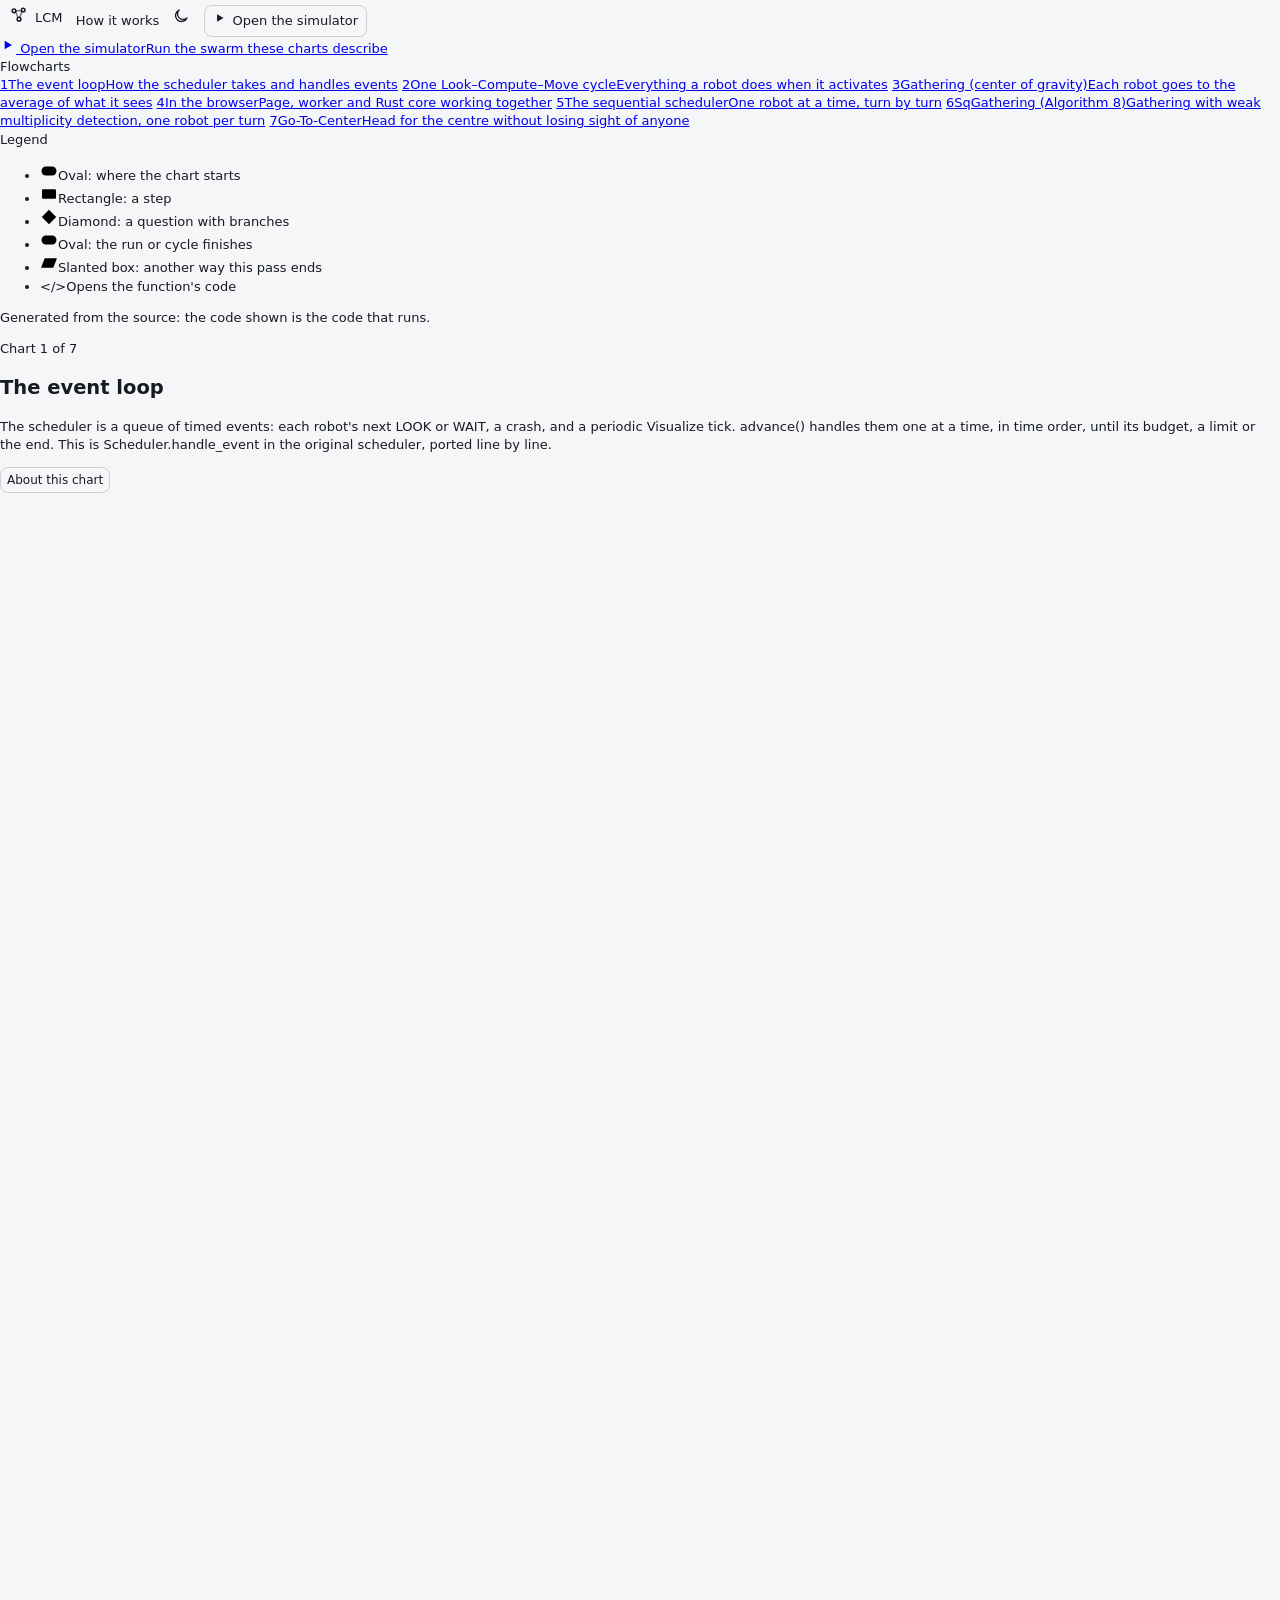
==== commit e12dc2e1: "Notes: plainer, fuller explanations, without references to papers - The algorithm descriptions in th" ====
--- a/web/docs.html
+++ b/web/docs.html
@@ -633,7 +633,7 @@
 </g>
 <g class="chips"><g class="chip c-yes" data-from="t_over" data-to="t_prog"><rect x="626.3" y="185.8" width="37" height="20" rx="10"/><text x="644.8" y="196.2" dominant-baseline="middle">yes</text></g><g class="chip c-no" data-from="t_over" data-to="t_pick"><rect x="165.0" y="284.0" width="30" height="20" rx="10"/><text x="180.0" y="294.5" dominant-baseline="middle">no</text></g><g class="chip c-no" data-from="t_prog" data-to="t_stall"><rect x="776.6" y="237.0" width="30" height="20" rx="10"/><text x="791.6" y="247.5" dominant-baseline="middle">no</text></g><g class="chip c-yes" data-from="t_prog" data-to="t_new"><rect x="626.3" y="288.2" width="37" height="20" rx="10"/><text x="644.8" y="298.8" dominant-baseline="middle">yes</text></g><g class="chip c-yes" data-from="t_lim" data-to="t_stop"><rect x="471.9" y="801.0" width="37" height="20" rx="10"/><text x="490.4" y="811.5" dominant-baseline="middle">yes</text></g><g class="chip c-no" data-from="t_lim" data-to="t_arr"><rect x="629.8" y="852.2" width="30" height="20" rx="10"/><text x="644.8" y="862.8" dominant-baseline="middle">no</text></g><g class="chip c-plain" data-from="t_arr" data-to="t_end"><rect x="1058.9" y="472.0" width="79" height="20" rx="10"/><text x="1098.4" y="482.5" dominant-baseline="middle">next turn</text></g></g>
 </svg></div><div class="stage-tools"><button class="btn primary small tour-start"><span data-icon="play" data-size="13"></span>Guided tour</button><span class="stage-hint">Click a step for details · drag or scroll to move · Ctrl + scroll to zoom</span><button class="btn small" data-zoom="out" title="Zoom out (−)" aria-label="Zoom out"><span data-icon="minus" data-size="15"></span></button><span class="zoom-level num">100%</span><button class="btn small" data-zoom="in" title="Zoom in (+)" aria-label="Zoom in"><span data-icon="plus" data-size="15"></span></button><button class="btn small" data-zoom="fit" title="Fit (F)" aria-label="Fit"><span data-icon="fit" data-size="15"></span></button></div></div><details class="notes" open><summary>Notes</summary><ul><li>Round-robin and the shuffle each epoch both give every robot that is still active exactly one turn per epoch. An explicit list of turns ends its epoch once every robot has had at least one, as in the paper.</li><li>Crashed and terminated robots are skipped. The paper has no crashes; this is the simulator&#x27;s own rule.</li><li>Stalled is not in the paper either. Robots are deterministic and remember nothing, so if a whole epoch changes nothing, every later epoch is the same and the run can never end. It is not checked with faults, because an omission fault skips moves at random.</li><li>A run can also end at a turn limit (max_turns): the last turn&#x27;s move still finishes. It says nothing about the algorithm, only that the budget ran out.</li><li>With non-rigid movement, a robot whose destination is within δ always arrives; otherwise the adversary stops it somewhere at least δ along its way. δ is not shown to the algorithms: in the paper, the robots do not know it.</li></ul></details></section>
-<section class="chart" data-chart="sqgathering" hidden><div class="chart-head"><div><div class="eyebrow">Chart 6 of 7</div><h1>SqGathering (Algorithm 8)</h1><p class="blurb">Algorithm 8 of &quot;Universal pattern formation by oblivious robots under sequential schedulers&quot; (arXiv:2412.10733, Section 6). The active robot sees each occupied point only as single or multiplicity, counts the multiplicities κ, and follows one of three rules. It runs only under the sequential scheduler of chart 5: the registry refuses the async one.</p></div></div><div class="stage-wrap"><div class="stage" tabindex="0" aria-label="Chart canvas: drag or scroll to move, Ctrl + scroll to zoom"><svg viewBox="0 0 1496 600" data-width="1496" data-height="600" role="img" aria-label="SqGathering (Algorithm 8) flowchart">
+<section class="chart" data-chart="sqgathering" hidden><div class="chart-head"><div><div class="eyebrow">Chart 6 of 7</div><h1>SqGathering (Algorithm 8)</h1><p class="blurb">Gathering one robot at a time, for robots that can tell a stack (several robots on one spot) from a single robot, but cannot count it. The active robot sees each occupied point only as single or stacked, counts the stacks κ, and follows one of three rules. It is made for the sequential scheduler of chart 5: the asynchronous schedulers are refused, and the round-based ones can be chosen to watch what goes wrong.</p></div></div><div class="stage-wrap"><div class="stage" tabindex="0" aria-label="Chart canvas: drag or scroll to move, Ctrl + scroll to zoom"><svg viewBox="0 0 1496 600" data-width="1496" data-height="600" role="img" aria-label="SqGathering (Algorithm 8) flowchart">
 <defs><marker id="ah-sqgathering-plain" viewBox="0 0 10 10" refX="8.5" refY="5" markerWidth="6.5" markerHeight="6.5" orient="auto-start-reverse"><path d="M1,1 L9,5 L1,9 Z" class="ah ah-plain"/></marker><marker id="ah-sqgathering-yes" viewBox="0 0 10 10" refX="8.5" refY="5" markerWidth="6.5" markerHeight="6.5" orient="auto-start-reverse"><path d="M1,1 L9,5 L1,9 Z" class="ah ah-yes"/></marker><marker id="ah-sqgathering-no" viewBox="0 0 10 10" refX="8.5" refY="5" markerWidth="6.5" markerHeight="6.5" orient="auto-start-reverse"><path d="M1,1 L9,5 L1,9 Z" class="ah ah-no"/></marker><marker id="ah-sqgathering-hot" viewBox="0 0 10 10" refX="8.5" refY="5" markerWidth="6.5" markerHeight="6.5" orient="auto-start-reverse"><path d="M1,1 L9,5 L1,9 Z" class="ah ah-hot"/></marker></defs>
 <g class="lanes">
 <rect class="lane" x="12" y="16" width="1472" height="180" rx="14"/>
@@ -748,7 +748,7 @@
 </g>
 </g>
 <g class="chips"><g class="chip c-yes" data-from="q_one" data-to="q_term"><rect x="454.8" y="237.0" width="37" height="20" rx="10"/><text x="473.3" y="247.5" dominant-baseline="middle">yes</text></g><g class="chip c-no" data-from="q_one" data-to="q_kappa"><rect x="741.8" y="284.0" width="30" height="20" rx="10"/><text x="756.8" y="294.5" dominant-baseline="middle">no</text></g><g class="chip c-plain" data-from="q_kappa" data-to="q_k0"><rect x="384.5" y="331.0" width="51" height="20" rx="10"/><text x="410.0" y="341.5" dominant-baseline="middle">κ = 0</text></g><g class="chip c-plain" data-from="q_kappa" data-to="q_k1"><rect x="731.3" y="378.0" width="51" height="20" rx="10"/><text x="756.8" y="388.5" dominant-baseline="middle">κ = 1</text></g><g class="chip c-plain" data-from="q_kappa" data-to="q_km"><rect x="1078.2" y="331.0" width="51" height="20" rx="10"/><text x="1103.7" y="341.5" dominant-baseline="middle">κ &gt; 1</text></g><g class="chip c-yes" data-from="q_k1" data-to="q_hold"><rect x="540.9" y="425.0" width="37" height="20" rx="10"/><text x="559.4" y="435.5" dominant-baseline="middle">yes</text></g><g class="chip c-no" data-from="q_k1" data-to="q_join"><rect x="741.8" y="472.0" width="30" height="20" rx="10"/><text x="756.8" y="482.5" dominant-baseline="middle">no</text></g><g class="chip c-no" data-from="q_km" data-to="q_wait"><rect x="1102.8" y="425.0" width="30" height="20" rx="10"/><text x="1117.8" y="435.5" dominant-baseline="middle">no</text></g><g class="chip c-yes" data-from="q_km" data-to="q_leave"><rect x="1298.3" y="472.0" width="37" height="20" rx="10"/><text x="1316.8" y="482.5" dominant-baseline="middle">yes</text></g></g>
-</svg></div><div class="stage-tools"><button class="btn primary small tour-start"><span data-icon="play" data-size="13"></span>Guided tour</button><span class="stage-hint">Click a step for details · drag or scroll to move · Ctrl + scroll to zoom</span><button class="btn small" data-zoom="out" title="Zoom out (−)" aria-label="Zoom out"><span data-icon="minus" data-size="15"></span></button><span class="zoom-level num">100%</span><button class="btn small" data-zoom="in" title="Zoom in (+)" aria-label="Zoom in"><span data-icon="plus" data-size="15"></span></button><button class="btn small" data-zoom="fit" title="Fit (F)" aria-label="Fit"><span data-icon="fit" data-size="15"></span></button></div></div><details class="notes" open><summary>Notes</summary><ul><li>Weak multiplicity detection: one bit per point, never a count. Two robots on a point and five robots on a point look the same.</li><li>Why the sequential scheduler: without multiplicity detection Gathering is unsolvable under any sequential scheduler (Theorem 4); with more than one robot active at once it is unsolvable even with detection (Lemma 8). So SqGathering refuses the async scheduler, limited visibility and faults.</li><li>In the paper robots never terminate. Here a robot that sees a single occupied point terminates: everyone is there, and every robot activated later would stay, so it changes nothing and lets the run end.</li><li>Points closer than ε (10^-precision) are one point. Equally close points are told apart by their coordinates; any fixed choice is allowed.</li><li>A move cut short after δ can stop on a single robot and make a second multiplicity; the κ &gt; 1 rule then separates them again.</li><li>With several large multiplicities, each robot leaving one halves the distance of the robot that left before it. After enough of them it is closer than ε, cannot leave, and the run ends Stalled (chart 5): a precision limit, not a flaw of the algorithm.</li></ul></details></section>
+</svg></div><div class="stage-tools"><button class="btn primary small tour-start"><span data-icon="play" data-size="13"></span>Guided tour</button><span class="stage-hint">Click a step for details · drag or scroll to move · Ctrl + scroll to zoom</span><button class="btn small" data-zoom="out" title="Zoom out (−)" aria-label="Zoom out"><span data-icon="minus" data-size="15"></span></button><span class="zoom-level num">100%</span><button class="btn small" data-zoom="in" title="Zoom in (+)" aria-label="Zoom in"><span data-icon="plus" data-size="15"></span></button><button class="btn small" data-zoom="fit" title="Fit (F)" aria-label="Fit"><span data-icon="fit" data-size="15"></span></button></div></div><details class="notes" open><summary>Notes</summary><ul><li>Weak multiplicity detection: one bit per point, never a count. Two robots on a point and five robots on a point look exactly the same.</li><li>Why one robot at a time: robots that cannot see stacks can never be sure to gather, even one at a time, and when several robots act at once a stack can move as a whole instead of breaking up, so two stacks may never merge. SqGathering therefore refuses the asynchronous schedulers and faulty robots; under SSYNC or FSYNC, with no or local detection, or with limited or blocked sight, the page explains what to expect.</li><li>Robots in the original rule never stop. Here a robot that sees a single occupied point terminates: everyone is already there, and every robot activated later would stay put, so stopping changes nothing and lets the run end.</li><li>Points closer than ε (10^-precision) are one point. Equally close points are told apart by their coordinates; any fixed choice works.</li><li>A move cut short after δ can stop on a single robot and make a second stack; the rule for several stacks then separates them again.</li><li>With several large stacks, each robot leaving one lands halfway to the robot that left before it. After enough of them it is closer than ε, cannot leave, and the run ends Stalled (chart 5): a limit of the numbers, not a flaw of the rule.</li></ul></details></section>
 <section class="chart" data-chart="go-to-center" hidden><div class="chart-head"><div><div class="eyebrow">Chart 7 of 7</div><h1>Go-To-Center</h1><p class="blurb">Each robot heads for the centre of the smallest circle around the robots it sees, but never so far that it could lose sight of a neighbour. This is Robot._go_to_center and Robot._gtc_terminal in the original simulator, from Ando, Oasa, Suzuki and Yamashita (1999). With limited visibility it keeps a swarm that starts connected together, which simple centre-of-gravity gathering does not.</p></div></div><div class="stage-wrap"><div class="stage" tabindex="0" aria-label="Chart canvas: drag or scroll to move, Ctrl + scroll to zoom"><svg viewBox="0 0 936 694" data-width="936" data-height="694" role="img" aria-label="Go-To-Center flowchart">
 <defs><marker id="ah-go-to-center-plain" viewBox="0 0 10 10" refX="8.5" refY="5" markerWidth="6.5" markerHeight="6.5" orient="auto-start-reverse"><path d="M1,1 L9,5 L1,9 Z" class="ah ah-plain"/></marker><marker id="ah-go-to-center-yes" viewBox="0 0 10 10" refX="8.5" refY="5" markerWidth="6.5" markerHeight="6.5" orient="auto-start-reverse"><path d="M1,1 L9,5 L1,9 Z" class="ah ah-yes"/></marker><marker id="ah-go-to-center-no" viewBox="0 0 10 10" refX="8.5" refY="5" markerWidth="6.5" markerHeight="6.5" orient="auto-start-reverse"><path d="M1,1 L9,5 L1,9 Z" class="ah ah-no"/></marker><marker id="ah-go-to-center-hot" viewBox="0 0 10 10" refX="8.5" refY="5" markerWidth="6.5" markerHeight="6.5" orient="auto-start-reverse"><path d="M1,1 L9,5 L1,9 Z" class="ah ah-hot"/></marker></defs>
 <g class="lanes">
@@ -879,7 +879,7 @@
       </div>
     </aside>
   </div>
-  <script id="doc-data" type="application/json">{"repo":"https://github.com/drdebmath/LCMmodel/blob/main","charts":{"event-loop":{"title":"The event loop","order":["adv","lim","ret","pop","emp","end1","old","ign","vis","vis2","dead","ign2","kind","look","wait","crash","glob","end2"],"nodes":{"adv":{"title":"Run the simulation","sub":"advance(budget)","kind":"entry","desc":"The worker calls this with a budget: how many events it may handle and the latest simulated time it may reach. It handles events one after another until a stop condition holds.","out":["lim"],"in":[],"labels":{},"code":{"name":"advance","path":"crates/lcm-core/src/sim.rs","line":683,"source":"/// Handles events until the budget, a limit or the end is reached.\npub fn advance(&mut self, budget: Budget) -> StopReason {\n    let mut handled = 0;\n    loop {\n        if let Some(reason) = self.limit_reached() {\n            return reason;\n        }\n        if handled >= budget.max_events {\n            return StopReason::Budget;\n        }\n        if self\n            .queue\n            .peek()\n            .is_some_and(|e| e.time > budget.until_time)\n        {\n            return StopReason::UntilTime;\n        }\n        self.step();\n        handled += 1;\n    }\n}","html":["<span class=\"com\">/// Handles events until the budget, a limit or the end is reached.<\/span>","<span class=\"kw\">pub<\/span> <span class=\"kw\">fn<\/span> <span class=\"fn\">advance<\/span>(&amp;<span class=\"kw\">mut<\/span> <span class=\"kw\">self<\/span>, budget: <span class=\"ty\">Budget<\/span>) -&gt; <span class=\"ty\">StopReason<\/span> {","    <span class=\"kw\">let<\/span> <span class=\"kw\">mut<\/span> handled = <span class=\"num\">0<\/span>;","    <span class=\"kw\">loop<\/span> {","        <span class=\"kw\">if<\/span> <span class=\"kw\">let<\/span> <span class=\"kw\">Some<\/span>(reason) = <span class=\"kw\">self<\/span>.<span class=\"fn\">limit_reached<\/span>() {","            <span class=\"kw\">return<\/span> reason;","        }","        <span class=\"kw\">if<\/span> handled &gt;= budget.max_events {","            <span class=\"kw\">return<\/span> <span class=\"ty\">StopReason<\/span>::<span class=\"ty\">Budget<\/span>;","        }","        <span class=\"kw\">if<\/span> <span class=\"kw\">self<\/span>","            .queue","            .<span class=\"fn\">peek<\/span>()","            .<span class=\"fn\">is_some_and<\/span>(|e| e.time &gt; budget.until_time)","        {","            <span class=\"kw\">return<\/span> <span class=\"ty\">StopReason<\/span>::<span class=\"ty\">UntilTime<\/span>;","        }","        <span class=\"kw\">self<\/span>.<span class=\"fn\">step<\/span>();","        handled += <span class=\"num\">1<\/span>;","    }","}"]}},"lim":{"title":"Time to stop?","sub":"ended · limit · budget · time","kind":"decision","desc":"Checked before every event, in this order: has the run ended; has max_time passed or max_events been handled (the same checks as the original simulator); is this call's event budget used up; is the next event later than the time this call may reach (this is how playback speed is paced)?","out":["ret","pop"],"in":["adv","glob","ign","vis2","ign2"],"labels":{"ret":"yes","pop":"no"}},"ret":{"title":"Return why it stopped","sub":"StopReason","kind":"out","desc":"Ended, MaxTime, MaxEvents, Budget or UntilTime. The worker uses this to pace playback and to notice the end of the run.","out":[],"in":["lim"],"labels":{}},"pop":{"title":"Take the earliest event","sub":"step()","kind":"step","desc":"Events wait in a priority queue ordered by (time, robot id, kind), exactly like Python's heap of tuples, so ties break the same way.","out":["emp"],"in":["lim"],"labels":{},"code":{"name":"step","path":"crates/lcm-core/src/sim.rs","line":705,"source":"/// Handles the next event.\npub fn step(&mut self) -> StepInfo {\n    let ended = StepInfo {\n        time: self.now,\n        robot: -1,\n        kind: None,\n        outcome: StepOutcome::Ended,\n    };\n    if self.ended || self.stalled || self.turn_limit || self.round_limit || self.awaiting {\n        return ended;\n    }\n    let Some(event) = self.queue.pop() else {\n        self.ended = true;\n        return ended;\n    };\n    self.events += 1;\n    if event.kind == EventKind::Visualize {\n        self.ticks += 1;\n    }\n    let info = |outcome| StepInfo {\n        time: event.time,\n        robot: event.robot,\n        kind: Some(event.kind),\n        outcome,\n    };\n    if event.time < self.now {\n        return StepInfo {\n            time: self.now,\n            ..info(StepOutcome::Ignored)\n        };\n    }\n    let t = event.time;\n    self.now = t;\n\n    if event.robot < 0 {\n        if event.kind == EventKind::Visualize {\n            self.queue.push(Event {\n                time: t + self.sampling,\n                robot: -1,\n                kind: EventKind::Visualize,\n            });\n            return info(StepOutcome::Visualize);\n        }\n        return info(StepOutcome::Ignored);\n    }\n    let i = usize::try_from(event.robot).unwrap_or(usize::MAX);\n    if i >= self.robots.len() {\n        return info(StepOutcome::Ignored);\n    }\n    if self.robots.state[i] == RobotState::Crash && event.kind != EventKind::Crash {\n        self.schedule_activation(t, i);\n        return info(StepOutcome::Ignored);\n    }\n    // A round's member that terminated when it computed still has to\n    // finish its Look, which ends its part of the round.\n    if self.robots.terminated[i] && !self.rounds.as_ref().is_some_and(|r| r.decided[i]) {\n        return info(StepOutcome::Ignored);\n    }\n\n    let outcome = match event.kind {\n        EventKind::Look => {\n            if let Some(turns) = self.turns.as_mut() {\n                turns.taken += 1;\n            }\n            if self.rounds.is_some() {\n                self.round_look(i, t)\n            } else if self.bounded.is_some() && !self.may_look(i, t) {\n                StepOutcome::Ignored\n            } else {\n                self.look(i, t)\n            }\n        }\n        EventKind::Wait => {\n            self.wait(i, t);\n            self.schedule_activation(t, i);\n            StepOutcome::Frozen\n        }\n        EventKind::Crash => {\n            self.robots.fault[i] = FaultKind::Crash;\n            self.robots.state[i] = RobotState::Crash;\n            StepOutcome::Crashed\n        }\n        EventKind::Visualize => StepOutcome::Ignored,\n    };\n\n    if matches!(outcome, StepOutcome::Moved | StepOutcome::Terminated) {\n        if let Some(turns) = self.turns.as_mut() {\n            turns.progress = true;\n        }\n        if let Some(rounds) = self.rounds.as_mut() {\n            rounds.progress = true;\n        }\n    }\n    if self.globally_terminated() {\n        self.ended = true;\n        return info(StepOutcome::Ended);\n    }\n    info(outcome)\n}","html":["<span class=\"com\">/// Handles the next event.<\/span>","<span class=\"kw\">pub<\/span> <span class=\"kw\">fn<\/span> <span class=\"fn\">step<\/span>(&amp;<span class=\"kw\">mut<\/span> <span class=\"kw\">self<\/span>) -&gt; <span class=\"ty\">StepInfo<\/span> {","    <span class=\"kw\">let<\/span> ended = <span class=\"ty\">StepInfo<\/span> {","        time: <span class=\"kw\">self<\/span>.now,","        robot: -<span class=\"num\">1<\/span>,","        kind: <span class=\"kw\">None<\/span>,","        outcome: <span class=\"ty\">StepOutcome<\/span>::<span class=\"ty\">Ended<\/span>,","    };","    <span class=\"kw\">if<\/span> <span class=\"kw\">self<\/span>.ended || <span class=\"kw\">self<\/span>.stalled || <span class=\"kw\">self<\/span>.turn_limit || <span class=\"kw\">self<\/span>.round_limit || <span class=\"kw\">self<\/span>.awaiting {","        <span class=\"kw\">return<\/span> ended;","    }","    <span class=\"kw\">let<\/span> <span class=\"kw\">Some<\/span>(event) = <span class=\"kw\">self<\/span>.queue.<span class=\"fn\">pop<\/span>() <span class=\"kw\">else<\/span> {","        <span class=\"kw\">self<\/span>.ended = <span class=\"kw\">true<\/span>;","        <span class=\"kw\">return<\/span> ended;","    };","    <span class=\"kw\">self<\/span>.events += <span class=\"num\">1<\/span>;","    <span class=\"kw\">if<\/span> event.kind == <span class=\"ty\">EventKind<\/span>::<span class=\"ty\">Visualize<\/span> {","        <span class=\"kw\">self<\/span>.ticks += <span class=\"num\">1<\/span>;","    }","    <span class=\"kw\">let<\/span> info = |outcome| <span class=\"ty\">StepInfo<\/span> {","        time: event.time,","        robot: event.robot,","        kind: <span class=\"kw\">Some<\/span>(event.kind),","        outcome,","    };","    <span class=\"kw\">if<\/span> event.time &lt; <span class=\"kw\">self<\/span>.now {","        <span class=\"kw\">return<\/span> <span class=\"ty\">StepInfo<\/span> {","            time: <span class=\"kw\">self<\/span>.now,","            ..<span class=\"fn\">info<\/span>(<span class=\"ty\">StepOutcome<\/span>::<span class=\"ty\">Ignored<\/span>)","        };","    }","    <span class=\"kw\">let<\/span> t = event.time;","    <span class=\"kw\">self<\/span>.now = t;","","    <span class=\"kw\">if<\/span> event.robot &lt; <span class=\"num\">0<\/span> {","        <span class=\"kw\">if<\/span> event.kind == <span class=\"ty\">EventKind<\/span>::<span class=\"ty\">Visualize<\/span> {","            <span class=\"kw\">self<\/span>.queue.<span class=\"fn\">push<\/span>(<span class=\"ty\">Event<\/span> {","                time: t + <span class=\"kw\">self<\/span>.sampling,","                robot: -<span class=\"num\">1<\/span>,","                kind: <span class=\"ty\">EventKind<\/span>::<span class=\"ty\">Visualize<\/span>,","            });","            <span class=\"kw\">return<\/span> <span class=\"fn\">info<\/span>(<span class=\"ty\">StepOutcome<\/span>::<span class=\"ty\">Visualize<\/span>);","        }","        <span class=\"kw\">return<\/span> <span class=\"fn\">info<\/span>(<span class=\"ty\">StepOutcome<\/span>::<span class=\"ty\">Ignored<\/span>);","    }","    <span class=\"kw\">let<\/span> i = usize::<span class=\"fn\">try_from<\/span>(event.robot).<span class=\"fn\">unwrap_or<\/span>(usize::<span class=\"ty\">MAX<\/span>);","    <span class=\"kw\">if<\/span> i &gt;= <span class=\"kw\">self<\/span>.robots.<span class=\"fn\">len<\/span>() {","        <span class=\"kw\">return<\/span> <span class=\"fn\">info<\/span>(<span class=\"ty\">StepOutcome<\/span>::<span class=\"ty\">Ignored<\/span>);","    }","    <span class=\"kw\">if<\/span> <span class=\"kw\">self<\/span>.robots.state[i] == <span class=\"ty\">RobotState<\/span>::<span class=\"ty\">Crash<\/span> &amp;&amp; event.kind != <span class=\"ty\">EventKind<\/span>::<span class=\"ty\">Crash<\/span> {","        <span class=\"kw\">self<\/span>.<span class=\"fn\">schedule_activation<\/span>(t, i);","        <span class=\"kw\">return<\/span> <span class=\"fn\">info<\/span>(<span class=\"ty\">StepOutcome<\/span>::<span class=\"ty\">Ignored<\/span>);","    }","    <span class=\"com\">// A round's member that terminated when it computed still has to<\/span>","    <span class=\"com\">// finish its Look, which ends its part of the round.<\/span>","    <span class=\"kw\">if<\/span> <span class=\"kw\">self<\/span>.robots.terminated[i] &amp;&amp; !<span class=\"kw\">self<\/span>.rounds.<span class=\"fn\">as_ref<\/span>().<span class=\"fn\">is_some_and<\/span>(|r| r.decided[i]) {","        <span class=\"kw\">return<\/span> <span class=\"fn\">info<\/span>(<span class=\"ty\">StepOutcome<\/span>::<span class=\"ty\">Ignored<\/span>);","    }","","    <span class=\"kw\">let<\/span> outcome = <span class=\"kw\">match<\/span> event.kind {","        <span class=\"ty\">EventKind<\/span>::<span class=\"ty\">Look<\/span> =&gt; {","            <span class=\"kw\">if<\/span> <span class=\"kw\">let<\/span> <span class=\"kw\">Some<\/span>(turns) = <span class=\"kw\">self<\/span>.turns.<span class=\"fn\">as_mut<\/span>() {","                turns.taken += <span class=\"num\">1<\/span>;","            }","            <span class=\"kw\">if<\/span> <span class=\"kw\">self<\/span>.rounds.<span class=\"fn\">is_some<\/span>() {","                <span class=\"kw\">self<\/span>.<span class=\"fn\">round_look<\/span>(i, t)","            } <span class=\"kw\">else<\/span> <span class=\"kw\">if<\/span> <span class=\"kw\">self<\/span>.bounded.<span class=\"fn\">is_some<\/span>() &amp;&amp; !<span class=\"kw\">self<\/span>.<span class=\"fn\">may_look<\/span>(i, t) {","                <span class=\"ty\">StepOutcome<\/span>::<span class=\"ty\">Ignored<\/span>","            } <span class=\"kw\">else<\/span> {","                <span class=\"kw\">self<\/span>.<span class=\"fn\">look<\/span>(i, t)","            }","        }","        <span class=\"ty\">EventKind<\/span>::<span class=\"ty\">Wait<\/span> =&gt; {","            <span class=\"kw\">self<\/span>.<span class=\"fn\">wait<\/span>(i, t);","            <span class=\"kw\">self<\/span>.<span class=\"fn\">schedule_activation<\/span>(t, i);","            <span class=\"ty\">StepOutcome<\/span>::<span class=\"ty\">Frozen<\/span>","        }","        <span class=\"ty\">EventKind<\/span>::<span class=\"ty\">Crash<\/span> =&gt; {","            <span class=\"kw\">self<\/span>.robots.fault[i] = <span class=\"ty\">FaultKind<\/span>::<span class=\"ty\">Crash<\/span>;","            <span class=\"kw\">self<\/span>.robots.state[i] = <span class=\"ty\">RobotState<\/span>::<span class=\"ty\">Crash<\/span>;","            <span class=\"ty\">StepOutcome<\/span>::<span class=\"ty\">Crashed<\/span>","        }","        <span class=\"ty\">EventKind<\/span>::<span class=\"ty\">Visualize<\/span> =&gt; <span class=\"ty\">StepOutcome<\/span>::<span class=\"ty\">Ignored<\/span>,","    };","","    <span class=\"kw\">if<\/span> <span class=\"fn\">matches!<\/span>(outcome, <span class=\"ty\">StepOutcome<\/span>::<span class=\"ty\">Moved<\/span> | <span class=\"ty\">StepOutcome<\/span>::<span class=\"ty\">Terminated<\/span>) {","        <span class=\"kw\">if<\/span> <span class=\"kw\">let<\/span> <span class=\"kw\">Some<\/span>(turns) = <span class=\"kw\">self<\/span>.turns.<span class=\"fn\">as_mut<\/span>() {","            turns.progress = <span class=\"kw\">true<\/span>;","        }","        <span class=\"kw\">if<\/span> <span class=\"kw\">let<\/span> <span class=\"kw\">Some<\/span>(rounds) = <span class=\"kw\">self<\/span>.rounds.<span class=\"fn\">as_mut<\/span>() {","            rounds.progress = <span class=\"kw\">true<\/span>;","        }","    }","    <span class=\"kw\">if<\/span> <span class=\"kw\">self<\/span>.<span class=\"fn\">globally_terminated<\/span>() {","        <span class=\"kw\">self<\/span>.ended = <span class=\"kw\">true<\/span>;","        <span class=\"kw\">return<\/span> <span class=\"fn\">info<\/span>(<span class=\"ty\">StepOutcome<\/span>::<span class=\"ty\">Ended<\/span>);","    }","    <span class=\"fn\">info<\/span>(outcome)","}"]}},"emp":{"title":"Queue empty?","sub":null,"kind":"decision","desc":"Does not happen in practice, because the Visualize tick always reschedules itself; handled like the Python: an empty queue ends the run.","out":["end1","old"],"in":["pop"],"labels":{"end1":"yes","old":"no"}},"end1":{"title":"Ended","sub":"queue empty","kind":"end","desc":"The run is over; advance() reports Ended.","out":[],"in":["emp"],"labels":{}},"old":{"title":"Earlier than the clock?","sub":null,"kind":"decision","desc":"Time never goes backwards. Python skips such an event without touching the clock, and so does the port.","out":["ign","vis"],"in":["emp"],"labels":{"ign":"yes","vis":"no"}},"ign":{"title":"Skip the event","sub":"clock unchanged","kind":"out","desc":"The event is dropped and the clock stays where it was; the loop takes the next event.","out":["lim"],"in":["old"],"labels":{}},"vis":{"title":"Visualize tick?","sub":null,"kind":"decision","desc":"A periodic event every sampling_rate time units. It changes no robot; it is kept so event counts match the Python.","out":["vis2","dead"],"in":["old"],"labels":{"vis2":"yes","dead":"no"}},"vis2":{"title":"Schedule the next tick","sub":"t + sampling_rate","kind":"step","desc":"The tick puts itself back in the queue one sampling interval later; no robot changes.","out":["lim"],"in":["vis"],"labels":{}},"dead":{"title":"Robot out of play?","sub":"terminated · or crashed, not a crash event","kind":"decision","desc":"Yes if the robot has terminated, or if it has crashed and this is not its crash event. A crashed robot's own crash event is not skipped: it goes on to be recorded.","out":["ign2","kind"],"in":["vis"],"labels":{"ign2":"yes","kind":"no"}},"ign2":{"title":"Skip the event","sub":"crashed ones rescheduled","kind":"out","desc":"A crashed robot is rescheduled after a random delay and otherwise ignored; a terminated robot is simply ignored and never scheduled again. Both exactly as in the Python.","out":["lim"],"in":["dead"],"labels":{},"code":{"name":"schedule_activation","path":"crates/lcm-core/src/sim.rs","line":1213,"source":"/// `Scheduler.generate_event`: the random delay is drawn even when a\n/// terminated robot gets no new activation.\n/// Under the sequential scheduler, robot `i`'s turn is over instead.\nfn schedule_activation(&mut self, previous: f64, i: usize) {\n    if self.turns.is_some() {\n        self.next_turn(previous);\n        return;\n    }\n    if self.rounds.is_some() {\n        self.member_done(previous, i);\n        return;\n    }\n    if self.bounded.is_some() {\n        self.cycle_done(previous, i);\n    }\n    let delay = self.rng.exponential(1.0 / self.lambda);\n    let time = previous + delay.max(1e-9);\n    let kind = if self.robots.state[i] == RobotState::Crash {\n        EventKind::Crash\n    } else if self.robots.terminated[i] {\n        return;\n    } else {\n        EventKind::Look\n    };\n    self.queue.push(Event {\n        time,\n        robot: robot_id(i),\n        kind,\n    });\n}","html":["<span class=\"com\">/// `Scheduler.generate_event`: the random delay is drawn even when a<\/span>","<span class=\"com\">/// terminated robot gets no new activation.<\/span>","<span class=\"com\">/// Under the sequential scheduler, robot `i`'s turn is over instead.<\/span>","<span class=\"kw\">fn<\/span> <span class=\"fn\">schedule_activation<\/span>(&amp;<span class=\"kw\">mut<\/span> <span class=\"kw\">self<\/span>, previous: f64, i: usize) {","    <span class=\"kw\">if<\/span> <span class=\"kw\">self<\/span>.turns.<span class=\"fn\">is_some<\/span>() {","        <span class=\"kw\">self<\/span>.<span class=\"fn\">next_turn<\/span>(previous);","        <span class=\"kw\">return<\/span>;","    }","    <span class=\"kw\">if<\/span> <span class=\"kw\">self<\/span>.rounds.<span class=\"fn\">is_some<\/span>() {","        <span class=\"kw\">self<\/span>.<span class=\"fn\">member_done<\/span>(previous, i);","        <span class=\"kw\">return<\/span>;","    }","    <span class=\"kw\">if<\/span> <span class=\"kw\">self<\/span>.bounded.<span class=\"fn\">is_some<\/span>() {","        <span class=\"kw\">self<\/span>.<span class=\"fn\">cycle_done<\/span>(previous, i);","    }","    <span class=\"kw\">let<\/span> delay = <span class=\"kw\">self<\/span>.rng.<span class=\"fn\">exponential<\/span>(<span class=\"num\">1.0<\/span> / <span class=\"kw\">self<\/span>.lambda);","    <span class=\"kw\">let<\/span> time = previous + delay.<span class=\"fn\">max<\/span>(<span class=\"num\">1e-9<\/span>);","    <span class=\"kw\">let<\/span> kind = <span class=\"kw\">if<\/span> <span class=\"kw\">self<\/span>.robots.state[i] == <span class=\"ty\">RobotState<\/span>::<span class=\"ty\">Crash<\/span> {","        <span class=\"ty\">EventKind<\/span>::<span class=\"ty\">Crash<\/span>","    } <span class=\"kw\">else<\/span> <span class=\"kw\">if<\/span> <span class=\"kw\">self<\/span>.robots.terminated[i] {","        <span class=\"kw\">return<\/span>;","    } <span class=\"kw\">else<\/span> {","        <span class=\"ty\">EventKind<\/span>::<span class=\"ty\">Look<\/span>","    };","    <span class=\"kw\">self<\/span>.queue.<span class=\"fn\">push<\/span>(<span class=\"ty\">Event<\/span> {","        time,","        robot: <span class=\"fn\">robot_id<\/span>(i),","        kind,","    });","}"]}},"kind":{"title":"Which kind of event?","sub":null,"kind":"decision","desc":"A robot event is a LOOK (activate), a WAIT (a move ends) or a CRASH (a crash fault takes effect).","out":["look","wait","crash"],"in":["dead"],"labels":{"look":"Look","wait":"Wait","crash":"Crash"}},"look":{"title":"Look, compute, move","sub":"look() · chart 2","kind":"step","desc":"The robot's activation: snapshot, compute a target, start moving. Chart 2 shows every branch.","out":["glob"],"in":["kind"],"labels":{},"code":{"name":"look","path":"crates/lcm-core/src/sim.rs","line":973,"source":"/// `Robot.look` followed by the LOOK branch of `handle_event`.\nfn look(&mut self, i: usize, t: f64) -> StepOutcome {\n    self.decide(i, t);\n    self.finish_look(i, t)\n}","html":["<span class=\"com\">/// `Robot.look` followed by the LOOK branch of `handle_event`.<\/span>","<span class=\"kw\">fn<\/span> <span class=\"fn\">look<\/span>(&amp;<span class=\"kw\">mut<\/span> <span class=\"kw\">self<\/span>, i: usize, t: f64) -&gt; <span class=\"ty\">StepOutcome<\/span> {","    <span class=\"kw\">self<\/span>.<span class=\"fn\">decide<\/span>(i, t);","    <span class=\"kw\">self<\/span>.<span class=\"fn\">finish_look<\/span>(i, t)","}"]}},"wait":{"title":"Finish the move","sub":"wait() · then next LOOK","kind":"step","desc":"The WAIT event fires at the arrival time: the robot is placed on its target, its light turns green and its next activation is scheduled after a random exponential delay.","out":["glob"],"in":["kind"],"labels":{},"code":{"name":"wait","path":"crates/lcm-core/src/sim.rs","line":1189,"source":"/// `Robot.wait`.\nfn wait(&mut self, i: usize, t: f64) {\n    let eps = self.model.eps;\n    let r = &mut self.robots;\n    let moving = r.state[i] == RobotState::Move;\n    let snap_to_target = match (moving, r.start_time[i], r.goal(i)) {\n        (true, Some(start), Some(target))\n            if self.rigid || self.delta.is_some() || t <= start + 1e-12 =>\n        {\n            Some(target)\n        }\n        _ => None,\n    };\n    let end = snap_to_target.unwrap_or_else(|| r.position_at(i, t, eps));\n    if moving && r.start_time[i].is_some() {\n        r.travelled[i] += dist(r.start_pos[i], end);\n    }\n    r.pos[i] = end;\n    r.start_time[i] = None;\n    r.stop[i] = None;\n    r.state[i] = RobotState::Wait;\n    r.set_light(i, Light::Green, t);\n}","html":["<span class=\"com\">/// `Robot.wait`.<\/span>","<span class=\"kw\">fn<\/span> <span class=\"fn\">wait<\/span>(&amp;<span class=\"kw\">mut<\/span> <span class=\"kw\">self<\/span>, i: usize, t: f64) {","    <span class=\"kw\">let<\/span> eps = <span class=\"kw\">self<\/span>.model.eps;","    <span class=\"kw\">let<\/span> r = &amp;<span class=\"kw\">mut<\/span> <span class=\"kw\">self<\/span>.robots;","    <span class=\"kw\">let<\/span> moving = r.state[i] == <span class=\"ty\">RobotState<\/span>::<span class=\"ty\">Move<\/span>;","    <span class=\"kw\">let<\/span> snap_to_target = <span class=\"kw\">match<\/span> (moving, r.start_time[i], r.<span class=\"fn\">goal<\/span>(i)) {","        (<span class=\"kw\">true<\/span>, <span class=\"kw\">Some<\/span>(start), <span class=\"kw\">Some<\/span>(target))","            <span class=\"kw\">if<\/span> <span class=\"kw\">self<\/span>.rigid || <span class=\"kw\">self<\/span>.delta.<span class=\"fn\">is_some<\/span>() || t &lt;= start + <span class=\"num\">1e-12<\/span> =&gt;","        {","            <span class=\"kw\">Some<\/span>(target)","        }","        _ =&gt; <span class=\"kw\">None<\/span>,","    };","    <span class=\"kw\">let<\/span> end = snap_to_target.<span class=\"fn\">unwrap_or_else<\/span>(|| r.<span class=\"fn\">position_at<\/span>(i, t, eps));","    <span class=\"kw\">if<\/span> moving &amp;&amp; r.start_time[i].<span class=\"fn\">is_some<\/span>() {","        r.travelled[i] += <span class=\"fn\">dist<\/span>(r.start_pos[i], end);","    }","    r.pos[i] = end;","    r.start_time[i] = <span class=\"kw\">None<\/span>;","    r.stop[i] = <span class=\"kw\">None<\/span>;","    r.state[i] = <span class=\"ty\">RobotState<\/span>::<span class=\"ty\">Wait<\/span>;","    r.<span class=\"fn\">set_light<\/span>(i, <span class=\"ty\">Light<\/span>::<span class=\"ty\">Green<\/span>, t);","}"]}},"crash":{"title":"Record the crash","sub":"crash fault","kind":"step","desc":"Crash-faulty robots are crashed from the start (set when the run is built), so they never move; their single crash event only records it, as in the Python.","out":["glob"],"in":["kind"],"labels":{}},"glob":{"title":"Every live robot terminated?","sub":"globally_terminated()","kind":"decision","desc":"Crashed and Byzantine robots don't count: the run ends once all the others have terminated.","out":["end2","lim"],"in":["look","wait","crash"],"labels":{"end2":"yes","lim":"no · next event"},"code":{"name":"globally_terminated","path":"crates/lcm-core/src/sim.rs","line":1556,"source":"/// `Scheduler._check_global_termination`: every robot that is neither\n/// crashed nor Byzantine has terminated (vacuously true if none are left).\nfn globally_terminated(&self) -> bool {\n    let r = &self.robots;\n    (0..r.len())\n        .filter(|&i| r.state[i] != RobotState::Crash && r.fault[i] != FaultKind::Byzantine)\n        .all(|i| r.terminated[i])\n}","html":["<span class=\"com\">/// `Scheduler._check_global_termination`: every robot that is neither<\/span>","<span class=\"com\">/// crashed nor Byzantine has terminated (vacuously true if none are left).<\/span>","<span class=\"kw\">fn<\/span> <span class=\"fn\">globally_terminated<\/span>(&amp;<span class=\"kw\">self<\/span>) -&gt; bool {","    <span class=\"kw\">let<\/span> r = &amp;<span class=\"kw\">self<\/span>.robots;","    (<span class=\"num\">0<\/span>..r.<span class=\"fn\">len<\/span>())","        .<span class=\"fn\">filter<\/span>(|&amp;i| r.state[i] != <span class=\"ty\">RobotState<\/span>::<span class=\"ty\">Crash<\/span> &amp;&amp; r.fault[i] != <span class=\"ty\">FaultKind<\/span>::<span class=\"ty\">Byzantine<\/span>)","        .<span class=\"fn\">all<\/span>(|i| r.terminated[i])","}"]}},"end2":{"title":"Ended","sub":"all terminated","kind":"end","desc":"advance() returns Ended and the page shows that every robot terminated.","out":[],"in":["glob"],"labels":{}}}},"look-compute-move":{"title":"One Look–Compute–Move cycle","order":["start","view","lit","byz","byzt","alone","term1","comp","tdec","term2","frz","frozen","mv","sub","subt","sched","arr"],"nodes":{"start":{"title":"Robot activates","sub":"LOOK event · look()","kind":"entry","desc":"The robot's LOOK event comes up in the queue. Everything on this chart happens at that single instant, except the final WAIT.","out":["view"],"in":[],"labels":{},"code":{"name":"look","path":"crates/lcm-core/src/sim.rs","line":973,"source":"/// `Robot.look` followed by the LOOK branch of `handle_event`.\nfn look(&mut self, i: usize, t: f64) -> StepOutcome {\n    self.decide(i, t);\n    self.finish_look(i, t)\n}","html":["<span class=\"com\">/// `Robot.look` followed by the LOOK branch of `handle_event`.<\/span>","<span class=\"kw\">fn<\/span> <span class=\"fn\">look<\/span>(&amp;<span class=\"kw\">mut<\/span> <span class=\"kw\">self<\/span>, i: usize, t: f64) -&gt; <span class=\"ty\">StepOutcome<\/span> {","    <span class=\"kw\">self<\/span>.<span class=\"fn\">decide<\/span>(i, t);","    <span class=\"kw\">self<\/span>.<span class=\"fn\">finish_look<\/span>(i, t)","}"]}},"view":{"title":"Take a snapshot","sub":"build_view()","kind":"step","desc":"Every robot's position at this exact time (moving robots are interpolated along their path), keeping those within the visibility radius. The robot sees itself too.","out":["lit"],"in":["start"],"labels":{},"code":{"name":"build_view","path":"crates/lcm-core/src/sim.rs","line":805,"source":"/// The snapshot robot `i` takes at `t`, filtered by its visibility (and,\n/// with obstructed visibility, by the robots in the way). In a round,\n/// flags are those from the start of the round.\nfn build_view(&mut self, i: usize, t: f64) -> usize {\n    let me = self.robots.pos[i];\n    let visibility = self.model.visibility;\n    let unlimited = visibility == f64::INFINITY;\n    let eps = self.model.eps;\n    if self.snapshot.is_none() && !self.obstructed {\n        // The common case (async and sequential runs): the original loop, kept tight.\n        self.view.clear();\n        let mut me_index = 0;\n        for j in 0..self.robots.len() {\n            let p = self.robots.position_at(j, t, eps);\n            if unlimited || dist(me, p) <= visibility {\n                if j == i {\n                    me_index = self.view.len();\n                }\n                let r = &self.robots;\n                self.view\n                    .push(robot_id_u32(j), p, r.state[j], r.terminated[j], r.frozen[j]);\n            }\n        }\n        return me_index;\n    }\n    if self.obstructed {\n        self.positions.clear();\n        for j in 0..self.robots.len() {\n            self.positions.push(self.robots.position_at(j, t, eps));\n        }\n    }\n    self.view.clear();\n    let mut me_index = 0;\n    for j in 0..self.robots.len() {\n        let p = self.robots.position_at(j, t, eps);\n        if !(unlimited || dist(me, p) <= visibility) {\n            continue;\n        }\n        if j != i && self.obstructed && self.hidden(i, me, j, p) {\n            continue;\n        }\n        if j == i {\n            me_index = self.view.len();\n        }\n        let (state, terminated, frozen) = match &self.snapshot {\n            Some(s) => (s.state[j], s.terminated[j], s.frozen[j]),\n            None => {\n                let r = &self.robots;\n                (r.state[j], r.terminated[j], r.frozen[j])\n            }\n        };\n        self.view\n            .push(robot_id_u32(j), p, state, terminated, frozen);\n    }\n    me_index\n}","html":["<span class=\"com\">/// The snapshot robot `i` takes at `t`, filtered by its visibility (and,<\/span>","<span class=\"com\">/// with obstructed visibility, by the robots in the way). In a round,<\/span>","<span class=\"com\">/// flags are those from the start of the round.<\/span>","<span class=\"kw\">fn<\/span> <span class=\"fn\">build_view<\/span>(&amp;<span class=\"kw\">mut<\/span> <span class=\"kw\">self<\/span>, i: usize, t: f64) -&gt; usize {","    <span class=\"kw\">let<\/span> me = <span class=\"kw\">self<\/span>.robots.pos[i];","    <span class=\"kw\">let<\/span> visibility = <span class=\"kw\">self<\/span>.model.visibility;","    <span class=\"kw\">let<\/span> unlimited = visibility == f64::<span class=\"ty\">INFINITY<\/span>;","    <span class=\"kw\">let<\/span> eps = <span class=\"kw\">self<\/span>.model.eps;","    <span class=\"kw\">if<\/span> <span class=\"kw\">self<\/span>.snapshot.<span class=\"fn\">is_none<\/span>() &amp;&amp; !<span class=\"kw\">self<\/span>.obstructed {","        <span class=\"com\">// The common case (async and sequential runs): the original loop, kept tight.<\/span>","        <span class=\"kw\">self<\/span>.view.<span class=\"fn\">clear<\/span>();","        <span class=\"kw\">let<\/span> <span class=\"kw\">mut<\/span> me_index = <span class=\"num\">0<\/span>;","        <span class=\"kw\">for<\/span> j <span class=\"kw\">in<\/span> <span class=\"num\">0<\/span>..<span class=\"kw\">self<\/span>.robots.<span class=\"fn\">len<\/span>() {","            <span class=\"kw\">let<\/span> p = <span class=\"kw\">self<\/span>.robots.<span class=\"fn\">position_at<\/span>(j, t, eps);","            <span class=\"kw\">if<\/span> unlimited || <span class=\"fn\">dist<\/span>(me, p) &lt;= visibility {","                <span class=\"kw\">if<\/span> j == i {","                    me_index = <span class=\"kw\">self<\/span>.view.<span class=\"fn\">len<\/span>();","                }","                <span class=\"kw\">let<\/span> r = &amp;<span class=\"kw\">self<\/span>.robots;","                <span class=\"kw\">self<\/span>.view","                    .<span class=\"fn\">push<\/span>(<span class=\"fn\">robot_id_u32<\/span>(j), p, r.state[j], r.terminated[j], r.frozen[j]);","            }","        }","        <span class=\"kw\">return<\/span> me_index;","    }","    <span class=\"kw\">if<\/span> <span class=\"kw\">self<\/span>.obstructed {","        <span class=\"kw\">self<\/span>.positions.<span class=\"fn\">clear<\/span>();","        <span class=\"kw\">for<\/span> j <span class=\"kw\">in<\/span> <span class=\"num\">0<\/span>..<span class=\"kw\">self<\/span>.robots.<span class=\"fn\">len<\/span>() {","            <span class=\"kw\">self<\/span>.positions.<span class=\"fn\">push<\/span>(<span class=\"kw\">self<\/span>.robots.<span class=\"fn\">position_at<\/span>(j, t, eps));","        }","    }","    <span class=\"kw\">self<\/span>.view.<span class=\"fn\">clear<\/span>();","    <span class=\"kw\">let<\/span> <span class=\"kw\">mut<\/span> me_index = <span class=\"num\">0<\/span>;","    <span class=\"kw\">for<\/span> j <span class=\"kw\">in<\/span> <span class=\"num\">0<\/span>..<span class=\"kw\">self<\/span>.robots.<span class=\"fn\">len<\/span>() {","        <span class=\"kw\">let<\/span> p = <span class=\"kw\">self<\/span>.robots.<span class=\"fn\">position_at<\/span>(j, t, eps);","        <span class=\"kw\">if<\/span> !(unlimited || <span class=\"fn\">dist<\/span>(me, p) &lt;= visibility) {","            <span class=\"kw\">continue<\/span>;","        }","        <span class=\"kw\">if<\/span> j != i &amp;&amp; <span class=\"kw\">self<\/span>.obstructed &amp;&amp; <span class=\"kw\">self<\/span>.<span class=\"fn\">hidden<\/span>(i, me, j, p) {","            <span class=\"kw\">continue<\/span>;","        }","        <span class=\"kw\">if<\/span> j == i {","            me_index = <span class=\"kw\">self<\/span>.view.<span class=\"fn\">len<\/span>();","        }","        <span class=\"kw\">let<\/span> (state, terminated, frozen) = <span class=\"kw\">match<\/span> &amp;<span class=\"kw\">self<\/span>.snapshot {","            <span class=\"kw\">Some<\/span>(s) =&gt; (s.state[j], s.terminated[j], s.frozen[j]),","            <span class=\"kw\">None<\/span> =&gt; {","                <span class=\"kw\">let<\/span> r = &amp;<span class=\"kw\">self<\/span>.robots;","                (r.state[j], r.terminated[j], r.frozen[j])","            }","        };","        <span class=\"kw\">self<\/span>.view","            .<span class=\"fn\">push<\/span>(<span class=\"fn\">robot_id_u32<\/span>(j), p, state, terminated, frozen);","    }","    me_index","}"]}},"lit":{"title":"Light turns blue","sub":"state = Look","kind":"step","desc":"Lights change at most once every 0.5 time units, as in the Python, so a light can lag behind the robot's phase.","out":["byz"],"in":["view"],"labels":{}},"byz":{"title":"Byzantine robot?","sub":null,"kind":"decision","desc":"A Byzantine robot ignores its algorithm entirely.","out":["byzt","alone"],"in":["lit"],"labels":{"byzt":"yes","alone":"no"}},"byzt":{"title":"Pick an erratic target","sub":"random direction","kind":"step","desc":"It moves in a random direction by half the distance to the farthest robot it sees (10 if it sees none), and never terminates.","out":["mv"],"in":["byz"],"labels":{}},"alone":{"title":"Only itself still active?","sub":null,"kind":"decision","desc":"If every other visible robot has crashed or terminated, or none is visible, the robot terminates. With limited visibility an isolated robot stops: the original's behaviour.","out":["term1","comp"],"in":["byz"],"labels":{"term1":"yes","comp":"no"}},"term1":{"title":"Terminate","sub":"nobody left to see","kind":"end","desc":"The robot is marked terminated (and frozen) and is never activated again.","out":[],"in":["alone"],"labels":{}},"comp":{"title":"Algorithm computes a target","sub":"compute() · chart 3","kind":"step","desc":"The algorithm sees only the snapshot and returns a target, whether to terminate, and optionally a circle to display. Robots are oblivious: nothing is remembered between activations.","out":["tdec"],"in":["alone"],"labels":{},"code":{"name":"compute","path":"crates/lcm-algorithms/src/gathering.rs","line":14,"source":"#[allow(clippy::cast_precision_loss)]\nfn compute(&self, look: &Look<'_>, _: &mut Rng, _: &mut Scratch) -> Decision {\n    let view = look.view;\n    // The Python average includes crashed robots; its termination test does not.\n    let (mut x, mut y) = (0.0, 0.0);\n    for p in &view.pos {\n        x += p.x;\n        y += p.y;\n    }\n    let n = view.len() as f64;\n    let target = Point::new(x / n, y / n);\n    let terminate = view\n        .pos\n        .iter()\n        .zip(&view.state)\n        .filter(|(_, s)| **s != RobotState::Crash)\n        .all(|(p, _)| dist(*p, target) <= look.model.eps);\n    Decision {\n        target,\n        terminate,\n        overlay: OverlayUpdate::Keep,\n    }\n}","html":["<span class=\"attr\">#[allow(clippy::cast_precision_loss)]<\/span>","<span class=\"kw\">fn<\/span> <span class=\"fn\">compute<\/span>(&amp;<span class=\"kw\">self<\/span>, look: &amp;<span class=\"ty\">Look<\/span>&lt;'_&gt;, _: &amp;<span class=\"kw\">mut<\/span> <span class=\"ty\">Rng<\/span>, _: &amp;<span class=\"kw\">mut<\/span> <span class=\"ty\">Scratch<\/span>) -&gt; <span class=\"ty\">Decision<\/span> {","    <span class=\"kw\">let<\/span> view = look.view;","    <span class=\"com\">// The Python average includes crashed robots; its termination test does not.<\/span>","    <span class=\"kw\">let<\/span> (<span class=\"kw\">mut<\/span> x, <span class=\"kw\">mut<\/span> y) = (<span class=\"num\">0.0<\/span>, <span class=\"num\">0.0<\/span>);","    <span class=\"kw\">for<\/span> p <span class=\"kw\">in<\/span> &amp;view.pos {","        x += p.x;","        y += p.y;","    }","    <span class=\"kw\">let<\/span> n = view.<span class=\"fn\">len<\/span>() <span class=\"kw\">as<\/span> f64;","    <span class=\"kw\">let<\/span> target = <span class=\"ty\">Point<\/span>::<span class=\"fn\">new<\/span>(x / n, y / n);","    <span class=\"kw\">let<\/span> terminate = view","        .pos","        .<span class=\"fn\">iter<\/span>()","        .<span class=\"fn\">zip<\/span>(&amp;view.state)","        .<span class=\"fn\">filter<\/span>(|(_, s)| **s != <span class=\"ty\">RobotState<\/span>::<span class=\"ty\">Crash<\/span>)","        .<span class=\"fn\">all<\/span>(|(p, _)| <span class=\"fn\">dist<\/span>(*p, target) &lt;= look.model.eps);","    <span class=\"ty\">Decision<\/span> {","        target,","        terminate,","        overlay: <span class=\"ty\">OverlayUpdate<\/span>::<span class=\"ty\">Keep<\/span>,","    }","}"]}},"tdec":{"title":"Algorithm says terminate?","sub":null,"kind":"decision","desc":"Each algorithm has its own test; for Gathering, every live visible robot is within ε of the average.","out":["term2","frz"],"in":["comp"],"labels":{"term2":"yes","frz":"no"}},"term2":{"title":"Terminate","sub":"for good","kind":"end","desc":"The robot stops permanently and is drawn grey.","out":[],"in":["tdec"],"labels":{}},"frz":{"title":"Skip, or already there?","sub":"omission ½ · target within ε","kind":"decision","desc":"An omission-faulty robot skips the move half the time. Any robot whose target is closer than ε = 10^-precision stays put.","out":["frozen","mv"],"in":["tdec"],"labels":{"frozen":"yes","mv":"no"}},"frozen":{"title":"Stay put, look again later","sub":"frozen","kind":"out","desc":"The robot is marked frozen and its next activation is scheduled after a random exponential delay.","out":[],"in":["frz"],"labels":{},"code":{"name":"schedule_activation","path":"crates/lcm-core/src/sim.rs","line":1213,"source":"/// `Scheduler.generate_event`: the random delay is drawn even when a\n/// terminated robot gets no new activation.\n/// Under the sequential scheduler, robot `i`'s turn is over instead.\nfn schedule_activation(&mut self, previous: f64, i: usize) {\n    if self.turns.is_some() {\n        self.next_turn(previous);\n        return;\n    }\n    if self.rounds.is_some() {\n        self.member_done(previous, i);\n        return;\n    }\n    if self.bounded.is_some() {\n        self.cycle_done(previous, i);\n    }\n    let delay = self.rng.exponential(1.0 / self.lambda);\n    let time = previous + delay.max(1e-9);\n    let kind = if self.robots.state[i] == RobotState::Crash {\n        EventKind::Crash\n    } else if self.robots.terminated[i] {\n        return;\n    } else {\n        EventKind::Look\n    };\n    self.queue.push(Event {\n        time,\n        robot: robot_id(i),\n        kind,\n    });\n}","html":["<span class=\"com\">/// `Scheduler.generate_event`: the random delay is drawn even when a<\/span>","<span class=\"com\">/// terminated robot gets no new activation.<\/span>","<span class=\"com\">/// Under the sequential scheduler, robot `i`'s turn is over instead.<\/span>","<span class=\"kw\">fn<\/span> <span class=\"fn\">schedule_activation<\/span>(&amp;<span class=\"kw\">mut<\/span> <span class=\"kw\">self<\/span>, previous: f64, i: usize) {","    <span class=\"kw\">if<\/span> <span class=\"kw\">self<\/span>.turns.<span class=\"fn\">is_some<\/span>() {","        <span class=\"kw\">self<\/span>.<span class=\"fn\">next_turn<\/span>(previous);","        <span class=\"kw\">return<\/span>;","    }","    <span class=\"kw\">if<\/span> <span class=\"kw\">self<\/span>.rounds.<span class=\"fn\">is_some<\/span>() {","        <span class=\"kw\">self<\/span>.<span class=\"fn\">member_done<\/span>(previous, i);","        <span class=\"kw\">return<\/span>;","    }","    <span class=\"kw\">if<\/span> <span class=\"kw\">self<\/span>.bounded.<span class=\"fn\">is_some<\/span>() {","        <span class=\"kw\">self<\/span>.<span class=\"fn\">cycle_done<\/span>(previous, i);","    }","    <span class=\"kw\">let<\/span> delay = <span class=\"kw\">self<\/span>.rng.<span class=\"fn\">exponential<\/span>(<span class=\"num\">1.0<\/span> / <span class=\"kw\">self<\/span>.lambda);","    <span class=\"kw\">let<\/span> time = previous + delay.<span class=\"fn\">max<\/span>(<span class=\"num\">1e-9<\/span>);","    <span class=\"kw\">let<\/span> kind = <span class=\"kw\">if<\/span> <span class=\"kw\">self<\/span>.robots.state[i] == <span class=\"ty\">RobotState<\/span>::<span class=\"ty\">Crash<\/span> {","        <span class=\"ty\">EventKind<\/span>::<span class=\"ty\">Crash<\/span>","    } <span class=\"kw\">else<\/span> <span class=\"kw\">if<\/span> <span class=\"kw\">self<\/span>.robots.terminated[i] {","        <span class=\"kw\">return<\/span>;","    } <span class=\"kw\">else<\/span> {","        <span class=\"ty\">EventKind<\/span>::<span class=\"ty\">Look<\/span>","    };","    <span class=\"kw\">self<\/span>.queue.<span class=\"fn\">push<\/span>(<span class=\"ty\">Event<\/span> {","        time,","        robot: <span class=\"fn\">robot_id<\/span>(i),","        kind,","    });","}"]}},"mv":{"title":"Start moving","sub":"begin_move() · light red","kind":"step","desc":"The move starts now at the robot's speed (40 % for a delay fault); its position is interpolated until it arrives. With non-rigid movement and a minimum move δ, the robot walks only as far as the point where the adversary stops it (chart 5); its target still shows what the algorithm computed.","out":["sub"],"in":["byzt","frz"],"labels":{},"code":{"name":"begin_move","path":"crates/lcm-core/src/sim.rs","line":1124,"source":"/// `Robot.move` and the WAIT scheduling that follows it.\nfn begin_move(&mut self, i: usize, t: f64) -> StepOutcome {\n    let Some(destination) = self.robots.target[i] else {\n        self.robots.state[i] = RobotState::Wait;\n        self.schedule_activation(t, i);\n        return StepOutcome::Frozen;\n    };\n    let goal = self.limited_target(i, destination);\n    let r = &mut self.robots;\n    r.stop[i] = (goal != destination).then_some(goal);\n    r.state[i] = RobotState::Move;\n    r.set_light(i, Light::Red, t);\n    r.start_time[i] = Some(t);\n    r.start_pos[i] = r.pos[i];\n    let distance = dist(r.start_pos[i], goal);\n    let duration = if r.speed[i] > 1e-9 {\n        distance / r.speed[i]\n    } else {\n        0.0\n    };\n    let arrival = t + duration.max(0.0);\n    if arrival <= t {\n        // Sub-tick move: finish it now rather than schedule a WAIT at the same instant.\n        self.wait(i, t);\n        self.schedule_activation(t, i);\n        StepOutcome::Frozen\n    } else {\n        self.queue.push(Event {\n            time: arrival,\n            robot: robot_id(i),\n            kind: EventKind::Wait,\n        });\n        StepOutcome::Moved\n    }\n}","html":["<span class=\"com\">/// `Robot.move` and the WAIT scheduling that follows it.<\/span>","<span class=\"kw\">fn<\/span> <span class=\"fn\">begin_move<\/span>(&amp;<span class=\"kw\">mut<\/span> <span class=\"kw\">self<\/span>, i: usize, t: f64) -&gt; <span class=\"ty\">StepOutcome<\/span> {","    <span class=\"kw\">let<\/span> <span class=\"kw\">Some<\/span>(destination) = <span class=\"kw\">self<\/span>.robots.target[i] <span class=\"kw\">else<\/span> {","        <span class=\"kw\">self<\/span>.robots.state[i] = <span class=\"ty\">RobotState<\/span>::<span class=\"ty\">Wait<\/span>;","        <span class=\"kw\">self<\/span>.<span class=\"fn\">schedule_activation<\/span>(t, i);","        <span class=\"kw\">return<\/span> <span class=\"ty\">StepOutcome<\/span>::<span class=\"ty\">Frozen<\/span>;","    };","    <span class=\"kw\">let<\/span> goal = <span class=\"kw\">self<\/span>.<span class=\"fn\">limited_target<\/span>(i, destination);","    <span class=\"kw\">let<\/span> r = &amp;<span class=\"kw\">mut<\/span> <span class=\"kw\">self<\/span>.robots;","    r.stop[i] = (goal != destination).<span class=\"fn\">then_some<\/span>(goal);","    r.state[i] = <span class=\"ty\">RobotState<\/span>::<span class=\"ty\">Move<\/span>;","    r.<span class=\"fn\">set_light<\/span>(i, <span class=\"ty\">Light<\/span>::<span class=\"ty\">Red<\/span>, t);","    r.start_time[i] = <span class=\"kw\">Some<\/span>(t);","    r.start_pos[i] = r.pos[i];","    <span class=\"kw\">let<\/span> distance = <span class=\"fn\">dist<\/span>(r.start_pos[i], goal);","    <span class=\"kw\">let<\/span> duration = <span class=\"kw\">if<\/span> r.speed[i] &gt; <span class=\"num\">1e-9<\/span> {","        distance / r.speed[i]","    } <span class=\"kw\">else<\/span> {","        <span class=\"num\">0.0<\/span>","    };","    <span class=\"kw\">let<\/span> arrival = t + duration.<span class=\"fn\">max<\/span>(<span class=\"num\">0.0<\/span>);","    <span class=\"kw\">if<\/span> arrival &lt;= t {","        <span class=\"com\">// Sub-tick move: finish it now rather than schedule a WAIT at the same instant.<\/span>","        <span class=\"kw\">self<\/span>.<span class=\"fn\">wait<\/span>(i, t);","        <span class=\"kw\">self<\/span>.<span class=\"fn\">schedule_activation<\/span>(t, i);","        <span class=\"ty\">StepOutcome<\/span>::<span class=\"ty\">Frozen<\/span>","    } <span class=\"kw\">else<\/span> {","        <span class=\"kw\">self<\/span>.queue.<span class=\"fn\">push<\/span>(<span class=\"ty\">Event<\/span> {","            time: arrival,","            robot: <span class=\"fn\">robot_id<\/span>(i),","            kind: <span class=\"ty\">EventKind<\/span>::<span class=\"ty\">Wait<\/span>,","        });","        <span class=\"ty\">StepOutcome<\/span>::<span class=\"ty\">Moved<\/span>","    }","}"]}},"sub":{"title":"Arrival later than now?","sub":null,"kind":"decision","desc":"A tiny move can be shorter than the clock can resolve. As in the Python fix for the endless-simulation bug, it is finished immediately instead of scheduling a WAIT at the same instant.","out":["subt","sched"],"in":["mv"],"labels":{"subt":"no","sched":"yes"}},"subt":{"title":"Finish the tiny move now","sub":"look again later","kind":"out","desc":"The robot is placed on its target at once and its next activation is scheduled.","out":[],"in":["sub"],"labels":{}},"sched":{"title":"Schedule WAIT at arrival","sub":"t + distance / speed","kind":"step","desc":"A WAIT event goes in the queue for the moment the robot reaches its target; other robots see it moving until then.","out":["arr"],"in":["sub"],"labels":{"arr":"at arrival"}},"arr":{"title":"Arrive","sub":"wait() · light green · next LOOK","kind":"end","desc":"At the arrival time the robot is placed exactly on its target, its light turns green, and its next LOOK is scheduled.","out":[],"in":["sched"],"labels":{},"code":{"name":"wait","path":"crates/lcm-core/src/sim.rs","line":1189,"source":"/// `Robot.wait`.\nfn wait(&mut self, i: usize, t: f64) {\n    let eps = self.model.eps;\n    let r = &mut self.robots;\n    let moving = r.state[i] == RobotState::Move;\n    let snap_to_target = match (moving, r.start_time[i], r.goal(i)) {\n        (true, Some(start), Some(target))\n            if self.rigid || self.delta.is_some() || t <= start + 1e-12 =>\n        {\n            Some(target)\n        }\n        _ => None,\n    };\n    let end = snap_to_target.unwrap_or_else(|| r.position_at(i, t, eps));\n    if moving && r.start_time[i].is_some() {\n        r.travelled[i] += dist(r.start_pos[i], end);\n    }\n    r.pos[i] = end;\n    r.start_time[i] = None;\n    r.stop[i] = None;\n    r.state[i] = RobotState::Wait;\n    r.set_light(i, Light::Green, t);\n}","html":["<span class=\"com\">/// `Robot.wait`.<\/span>","<span class=\"kw\">fn<\/span> <span class=\"fn\">wait<\/span>(&amp;<span class=\"kw\">mut<\/span> <span class=\"kw\">self<\/span>, i: usize, t: f64) {","    <span class=\"kw\">let<\/span> eps = <span class=\"kw\">self<\/span>.model.eps;","    <span class=\"kw\">let<\/span> r = &amp;<span class=\"kw\">mut<\/span> <span class=\"kw\">self<\/span>.robots;","    <span class=\"kw\">let<\/span> moving = r.state[i] == <span class=\"ty\">RobotState<\/span>::<span class=\"ty\">Move<\/span>;","    <span class=\"kw\">let<\/span> snap_to_target = <span class=\"kw\">match<\/span> (moving, r.start_time[i], r.<span class=\"fn\">goal<\/span>(i)) {","        (<span class=\"kw\">true<\/span>, <span class=\"kw\">Some<\/span>(start), <span class=\"kw\">Some<\/span>(target))","            <span class=\"kw\">if<\/span> <span class=\"kw\">self<\/span>.rigid || <span class=\"kw\">self<\/span>.delta.<span class=\"fn\">is_some<\/span>() || t &lt;= start + <span class=\"num\">1e-12<\/span> =&gt;","        {","            <span class=\"kw\">Some<\/span>(target)","        }","        _ =&gt; <span class=\"kw\">None<\/span>,","    };","    <span class=\"kw\">let<\/span> end = snap_to_target.<span class=\"fn\">unwrap_or_else<\/span>(|| r.<span class=\"fn\">position_at<\/span>(i, t, eps));","    <span class=\"kw\">if<\/span> moving &amp;&amp; r.start_time[i].<span class=\"fn\">is_some<\/span>() {","        r.travelled[i] += <span class=\"fn\">dist<\/span>(r.start_pos[i], end);","    }","    r.pos[i] = end;","    r.start_time[i] = <span class=\"kw\">None<\/span>;","    r.stop[i] = <span class=\"kw\">None<\/span>;","    r.state[i] = <span class=\"ty\">RobotState<\/span>::<span class=\"ty\">Wait<\/span>;","    r.<span class=\"fn\">set_light<\/span>(i, <span class=\"ty\">Light<\/span>::<span class=\"ty\">Green<\/span>, t);","}"]}}}},"gathering":{"title":"Gathering (center of gravity)","order":["a","b","c","d","e"],"nodes":{"a":{"title":"Compute","sub":"Gathering::compute()","kind":"entry","desc":"Called from the COMPUTE phase of chart 2 with the robot's snapshot.","out":["b"],"in":[],"labels":{},"code":{"name":"compute","path":"crates/lcm-algorithms/src/gathering.rs","line":14,"source":"#[allow(clippy::cast_precision_loss)]\nfn compute(&self, look: &Look<'_>, _: &mut Rng, _: &mut Scratch) -> Decision {\n    let view = look.view;\n    // The Python average includes crashed robots; its termination test does not.\n    let (mut x, mut y) = (0.0, 0.0);\n    for p in &view.pos {\n        x += p.x;\n        y += p.y;\n    }\n    let n = view.len() as f64;\n    let target = Point::new(x / n, y / n);\n    let terminate = view\n        .pos\n        .iter()\n        .zip(&view.state)\n        .filter(|(_, s)| **s != RobotState::Crash)\n        .all(|(p, _)| dist(*p, target) <= look.model.eps);\n    Decision {\n        target,\n        terminate,\n        overlay: OverlayUpdate::Keep,\n    }\n}","html":["<span class=\"attr\">#[allow(clippy::cast_precision_loss)]<\/span>","<span class=\"kw\">fn<\/span> <span class=\"fn\">compute<\/span>(&amp;<span class=\"kw\">self<\/span>, look: &amp;<span class=\"ty\">Look<\/span>&lt;'_&gt;, _: &amp;<span class=\"kw\">mut<\/span> <span class=\"ty\">Rng<\/span>, _: &amp;<span class=\"kw\">mut<\/span> <span class=\"ty\">Scratch<\/span>) -&gt; <span class=\"ty\">Decision<\/span> {","    <span class=\"kw\">let<\/span> view = look.view;","    <span class=\"com\">// The Python average includes crashed robots; its termination test does not.<\/span>","    <span class=\"kw\">let<\/span> (<span class=\"kw\">mut<\/span> x, <span class=\"kw\">mut<\/span> y) = (<span class=\"num\">0.0<\/span>, <span class=\"num\">0.0<\/span>);","    <span class=\"kw\">for<\/span> p <span class=\"kw\">in<\/span> &amp;view.pos {","        x += p.x;","        y += p.y;","    }","    <span class=\"kw\">let<\/span> n = view.<span class=\"fn\">len<\/span>() <span class=\"kw\">as<\/span> f64;","    <span class=\"kw\">let<\/span> target = <span class=\"ty\">Point<\/span>::<span class=\"fn\">new<\/span>(x / n, y / n);","    <span class=\"kw\">let<\/span> terminate = view","        .pos","        .<span class=\"fn\">iter<\/span>()","        .<span class=\"fn\">zip<\/span>(&amp;view.state)","        .<span class=\"fn\">filter<\/span>(|(_, s)| **s != <span class=\"ty\">RobotState<\/span>::<span class=\"ty\">Crash<\/span>)","        .<span class=\"fn\">all<\/span>(|(p, _)| <span class=\"fn\">dist<\/span>(*p, target) &lt;= look.model.eps);","    <span class=\"ty\">Decision<\/span> {","        target,","        terminate,","        overlay: <span class=\"ty\">OverlayUpdate<\/span>::<span class=\"ty\">Keep<\/span>,","    }","}"]}},"b":{"title":"Average of visible robots","sub":"crashed ones included","kind":"step","desc":"Sum of every visible robot's position, divided by how many there are.","out":["c"],"in":["a"],"labels":{}},"c":{"title":"All live robots within ε?","sub":"ε = 10^-precision","kind":"decision","desc":"Every visible robot that has not crashed must be within ε of the average.","out":["d","e"],"in":["b"],"labels":{"d":"yes","e":"no"}},"d":{"title":"Terminate","sub":"gathered","kind":"end","desc":"The robot has gathered with everyone it can see and stops for good.","out":[],"in":["c"],"labels":{}},"e":{"title":"Move to the average","sub":"target = average","kind":"out","desc":"The average becomes the robot's target; chart 2 takes over (freeze check, then the move).","out":[],"in":["c"],"labels":{}}}},"browser":{"title":"In the browser","order":["raf","ask","slice","adv","post","fill","draw","stats"],"nodes":{"raf":{"title":"Every screen frame","sub":"startPulling()","kind":"entry","desc":"While playing, the page runs one loop per screen refresh.","out":["ask"],"in":[],"labels":{},"code":{"name":"startPulling","path":"web/client.js","line":102,"source":"startPulling() {\n  if (this.pulling) return;\n  this.pulling = true;\n  const loop = () => {\n    if (!this.pulling) return;\n    this.requestFrame();\n    requestAnimationFrame(loop);\n  };\n  requestAnimationFrame(loop);\n}","html":["<span class=\"fn\">startPulling<\/span>() {","  <span class=\"kw\">if<\/span> (<span class=\"kw\">this<\/span>.pulling) <span class=\"kw\">return<\/span>;","  <span class=\"kw\">this<\/span>.pulling = <span class=\"kw\">true<\/span>;","  <span class=\"kw\">const<\/span> loop = () =&gt; {","    <span class=\"kw\">if<\/span> (!<span class=\"kw\">this<\/span>.pulling) <span class=\"kw\">return<\/span>;","    <span class=\"kw\">this<\/span>.<span class=\"fn\">requestFrame<\/span>();","    <span class=\"fn\">requestAnimationFrame<\/span>(loop);","  };","  <span class=\"fn\">requestAnimationFrame<\/span>(loop);","}"]}},"ask":{"title":"Ask for the latest frame","sub":"requestFrame()","kind":"step","desc":"At most one request is in flight. The previous frame's arrays go back to the worker to be refilled.","out":["post"],"in":["raf"],"labels":{"post":"frame request"},"code":{"name":"requestFrame","path":"web/client.js","line":93,"source":"requestFrame() {\n  if (this.pending) return;\n  this.pending = true;\n  const buffers = this.recycle;\n  this.recycle = null;\n  if (buffers) this.post({ type: \"frame\", buffers }, ARRAYS.map((k) => buffers[k].buffer));\n  else this.post({ type: \"frame\" });\n}","html":["<span class=\"fn\">requestFrame<\/span>() {","  <span class=\"kw\">if<\/span> (<span class=\"kw\">this<\/span>.pending) <span class=\"kw\">return<\/span>;","  <span class=\"kw\">this<\/span>.pending = <span class=\"kw\">true<\/span>;","  <span class=\"kw\">const<\/span> buffers = <span class=\"kw\">this<\/span>.recycle;","  <span class=\"kw\">this<\/span>.recycle = <span class=\"kw\">null<\/span>;","  <span class=\"kw\">if<\/span> (buffers) <span class=\"kw\">this<\/span>.<span class=\"fn\">post<\/span>({ type: <span class=\"str\">\"frame\"<\/span>, buffers }, <span class=\"ty\">ARRAYS<\/span>.<span class=\"fn\">map<\/span>((k) =&gt; buffers[k].buffer));","  <span class=\"kw\">else<\/span> <span class=\"kw\">this<\/span>.<span class=\"fn\">post<\/span>({ type: <span class=\"str\">\"frame\"<\/span> });","}"]}},"slice":{"title":"Simulate for ~6 ms","sub":"slice()","kind":"entry","desc":"Runs continuously while playing, pacing itself to the playback speed, and yields between slices so messages get through.","out":["adv"],"in":[],"labels":{"adv":"loop"},"code":{"name":"slice","path":"web/worker.js","line":191,"source":"function slice(gen) {\n  if (!sim || !playing || gen !== generation) return;\n  if (perTurn !== null) return pacedSlice(gen);\n  const start = performance.now();\n  const due = speed === Infinity ? Infinity : anchor.sim + ((start - anchor.wall) / 1000) * speed;\n  let caughtUp = false;\n  while (performance.now() - start < SLICE_MS) {\n    const t0 = performance.now();\n    // A call never covers more than ~1% of what has run so far, so the swarm-size curve gets\n    // enough points however fast the run goes (the cost is a few hundred extra calls per run).\n    const code = sim.advance(Math.min(batch, Math.max(64, Math.floor(sim.event_count() / 100))), due);\n    tracePoint();\n    const took = performance.now() - t0;\n    if (code === 1) { caughtUp = true; break; }          // reached the time the clock allows\n    if (code === AWAITING) { playing = false; break; }   // the adversary's turn to choose\n    if (code !== 0) { stop = STOP[code]; playing = false; break; }\n    if (took < 0.5) batch = Math.min(batch * 2, 1 << 20);\n    else if (took > 2) batch = Math.max(batch >> 1, 1);\n  }\n  busyMs += performance.now() - start;\n  // Falling more than a quarter second behind: drop the backlog rather than burst to catch up.\n  if (!caughtUp && speed !== Infinity && due - sim.time() > speed * 0.25) reanchor();\n  if (!playing) { tracePoint(true); postFrame(); }  // tell the page it ended without waiting to be asked\n  else if (caughtUp) setTimeout(slice, IDLE_MS, gen);\n  else yieldThenSlice();\n}","html":["<span class=\"kw\">function<\/span> <span class=\"fn\">slice<\/span>(gen) {","  <span class=\"kw\">if<\/span> (!sim || !playing || gen !== generation) <span class=\"kw\">return<\/span>;","  <span class=\"kw\">if<\/span> (perTurn !== <span class=\"kw\">null<\/span>) <span class=\"kw\">return<\/span> <span class=\"fn\">pacedSlice<\/span>(gen);","  <span class=\"kw\">const<\/span> start = performance.<span class=\"fn\">now<\/span>();","  <span class=\"kw\">const<\/span> due = speed === <span class=\"ty\">Infinity<\/span> ? <span class=\"ty\">Infinity<\/span> : anchor.sim + ((start - anchor.wall) / <span class=\"num\">1000<\/span>) * speed;","  <span class=\"kw\">let<\/span> caughtUp = <span class=\"kw\">false<\/span>;","  <span class=\"kw\">while<\/span> (performance.<span class=\"fn\">now<\/span>() - start &lt; <span class=\"ty\">SLICE_MS<\/span>) {","    <span class=\"kw\">const<\/span> t0 = performance.<span class=\"fn\">now<\/span>();","    <span class=\"com\">// A call never covers more than ~1% of what has run so far, so the swarm-size curve gets<\/span>","    <span class=\"com\">// enough points however fast the run goes (the cost is a few hundred extra calls per run).<\/span>","    <span class=\"kw\">const<\/span> code = sim.<span class=\"fn\">advance<\/span>(<span class=\"ty\">Math<\/span>.<span class=\"fn\">min<\/span>(batch, <span class=\"ty\">Math<\/span>.<span class=\"fn\">max<\/span>(<span class=\"num\">64<\/span>, <span class=\"ty\">Math<\/span>.<span class=\"fn\">floor<\/span>(sim.<span class=\"fn\">event_count<\/span>() / <span class=\"num\">100<\/span>))), due);","    <span class=\"fn\">tracePoint<\/span>();","    <span class=\"kw\">const<\/span> took = performance.<span class=\"fn\">now<\/span>() - t0;","    <span class=\"kw\">if<\/span> (code === <span class=\"num\">1<\/span>) { caughtUp = <span class=\"kw\">true<\/span>; <span class=\"kw\">break<\/span>; }          <span class=\"com\">// reached the time the clock allows<\/span>","    <span class=\"kw\">if<\/span> (code === <span class=\"ty\">AWAITING<\/span>) { playing = <span class=\"kw\">false<\/span>; <span class=\"kw\">break<\/span>; }   <span class=\"com\">// the adversary's turn to choose<\/span>","    <span class=\"kw\">if<\/span> (code !== <span class=\"num\">0<\/span>) { stop = <span class=\"ty\">STOP<\/span>[code]; playing = <span class=\"kw\">false<\/span>; <span class=\"kw\">break<\/span>; }","    <span class=\"kw\">if<\/span> (took &lt; <span class=\"num\">0.5<\/span>) batch = <span class=\"ty\">Math<\/span>.<span class=\"fn\">min<\/span>(batch * <span class=\"num\">2<\/span>, <span class=\"num\">1<\/span> &lt;&lt; <span class=\"num\">20<\/span>);","    <span class=\"kw\">else<\/span> <span class=\"kw\">if<\/span> (took &gt; <span class=\"num\">2<\/span>) batch = <span class=\"ty\">Math<\/span>.<span class=\"fn\">max<\/span>(batch &gt;&gt; <span class=\"num\">1<\/span>, <span class=\"num\">1<\/span>);","  }","  busyMs += performance.<span class=\"fn\">now<\/span>() - start;","  <span class=\"com\">// Falling more than a quarter second behind: drop the backlog rather than burst to catch up.<\/span>","  <span class=\"kw\">if<\/span> (!caughtUp &amp;&amp; speed !== <span class=\"ty\">Infinity<\/span> &amp;&amp; due - sim.<span class=\"fn\">time<\/span>() &gt; speed * <span class=\"num\">0.25<\/span>) <span class=\"fn\">reanchor<\/span>();","  <span class=\"kw\">if<\/span> (!playing) { <span class=\"fn\">tracePoint<\/span>(<span class=\"kw\">true<\/span>); <span class=\"fn\">postFrame<\/span>(); }  <span class=\"com\">// tell the page it ended without waiting to be asked<\/span>","  <span class=\"kw\">else<\/span> <span class=\"kw\">if<\/span> (caughtUp) <span class=\"fn\">setTimeout<\/span>(slice, <span class=\"ty\">IDLE_MS<\/span>, gen);","  <span class=\"kw\">else<\/span> <span class=\"fn\">yieldThenSlice<\/span>();","}"]}},"adv":{"title":"Handle events","sub":"advance() · chart 1","kind":"step","desc":"The core handles a batch of events; the batch size adapts so one call takes about 1 ms.","out":[],"in":["slice"],"labels":{},"code":{"name":"advance","path":"crates/lcm-wasm/src/lib.rs","line":116,"source":"/// Handles up to `max_events` events, stopping early before the first\n/// event after `until_time`, at a configured limit, or at the end.\npub fn advance(&mut self, max_events: u32, until_time: f64) -> Stop {\n    self.view_time = None;\n    self.sim\n        .advance(Budget {\n            max_events: u64::from(max_events),\n            until_time,\n        })\n        .into()\n}","html":["<span class=\"com\">/// Handles up to `max_events` events, stopping early before the first<\/span>","<span class=\"com\">/// event after `until_time`, at a configured limit, or at the end.<\/span>","<span class=\"kw\">pub<\/span> <span class=\"kw\">fn<\/span> <span class=\"fn\">advance<\/span>(&amp;<span class=\"kw\">mut<\/span> <span class=\"kw\">self<\/span>, max_events: u32, until_time: f64) -&gt; <span class=\"ty\">Stop<\/span> {","    <span class=\"kw\">self<\/span>.view_time = <span class=\"kw\">None<\/span>;","    <span class=\"kw\">self<\/span>.sim","        .<span class=\"fn\">advance<\/span>(<span class=\"ty\">Budget<\/span> {","            max_events: u64::<span class=\"fn\">from<\/span>(max_events),","            until_time,","        })","        .<span class=\"fn\">into<\/span>()","}"]}},"post":{"title":"Send the frame","sub":"postFrame()","kind":"step","desc":"Answers a frame request with the current state and transfers the arrays to the page.","out":["fill","draw"],"in":["ask"],"labels":{"draw":"transfer"},"code":{"name":"postFrame","path":"web/worker.js","line":226,"source":"function postFrame(extra = {}) {\n  const n = sim.robot_count();\n  const b = spare && spare.flags.length === n ? spare : freshBuffers(n);\n  spare = null;\n  sim.fill_frame(b.xy, b.flags, b.light, b.fault, b.task, b.target, b.circle);\n  const now = performance.now();\n  self.postMessage({\n    type: \"frame\",\n    run,\n    time: sim.frame_time(),  // the run's time, or the time part-way along a walk being paced\n    originX: sim.frame_origin_x(),\n    originY: sim.frame_origin_y(),\n    events: sim.event_count(),\n    ticks: sim.tick_count?.() ?? 0,\n    robots: n,\n    terminated: sim.terminated_count(),\n    epochs: sim.sequential() || sim.in_rounds() ? sim.epochs_completed() : null,\n    turns: sim.sequential() ? sim.turn_count() : sim.in_rounds() ? sim.round_count() : null,\n    unit: sim.in_rounds() ? \"round\" : \"turn\",\n    members: sim.in_rounds() ? Array.from(sim.round_members()) : null,\n    awaiting: sim.awaiting_schedule(),\n    compass: n <= 2000 && sim.compass ? Array.from(sim.compass()) : null,\n    deferred: sim.deferred_looks ? sim.deferred_looks() : 0,\n    // Mutual visibility, once the run is over: how many robots see all the others (a Look each, so only then).\n    seeing: mutualVisibility && stop !== \"running\" ? (seeing ??= sim.seeing_everyone()) : null,\n    // While a turn is played one at a time: who is walking, in which beat, how far, and the settle time.\n    walk: perTurn !== null && pace\n      ? { robot: pace.robot, phase: pace.progress < 0 ? \"decide\" : \"move\", length: pace.length, cut: pace.cut,\n          settle: pace.settle, algorithm: pace.algorithm }\n      : null,\n    trace: Float64Array.from(trace),\n    ended: sim.ended(),\n    stop,\n    playing,\n    busy: sinceMs ? Math.min(1, busyMs / (now - sinceMs)) : 0,\n    ...extra,\n    ...b,\n  }, Object.values(b).map((a) => a.buffer));\n  busyMs = 0;\n  sinceMs = now;\n}","html":["<span class=\"kw\">function<\/span> <span class=\"fn\">postFrame<\/span>(extra = {}) {","  <span class=\"kw\">const<\/span> n = sim.<span class=\"fn\">robot_count<\/span>();","  <span class=\"kw\">const<\/span> b = spare &amp;&amp; spare.flags.length === n ? spare : <span class=\"fn\">freshBuffers<\/span>(n);","  spare = <span class=\"kw\">null<\/span>;","  sim.<span class=\"fn\">fill_frame<\/span>(b.xy, b.flags, b.light, b.fault, b.task, b.target, b.circle);","  <span class=\"kw\">const<\/span> now = performance.<span class=\"fn\">now<\/span>();","  self.<span class=\"fn\">postMessage<\/span>({","    type: <span class=\"str\">\"frame\"<\/span>,","    run,","    time: sim.<span class=\"fn\">frame_time<\/span>(),  <span class=\"com\">// the run's time, or the time part-way along a walk being paced<\/span>","    originX: sim.<span class=\"fn\">frame_origin_x<\/span>(),","    originY: sim.<span class=\"fn\">frame_origin_y<\/span>(),","    events: sim.<span class=\"fn\">event_count<\/span>(),","    ticks: sim.tick_count?.() ?? <span class=\"num\">0<\/span>,","    robots: n,","    terminated: sim.<span class=\"fn\">terminated_count<\/span>(),","    epochs: sim.<span class=\"fn\">sequential<\/span>() || sim.<span class=\"fn\">in_rounds<\/span>() ? sim.<span class=\"fn\">epochs_completed<\/span>() : <span class=\"kw\">null<\/span>,","    turns: sim.<span class=\"fn\">sequential<\/span>() ? sim.<span class=\"fn\">turn_count<\/span>() : sim.<span class=\"fn\">in_rounds<\/span>() ? sim.<span class=\"fn\">round_count<\/span>() : <span class=\"kw\">null<\/span>,","    unit: sim.<span class=\"fn\">in_rounds<\/span>() ? <span class=\"str\">\"round\"<\/span> : <span class=\"str\">\"turn\"<\/span>,","    members: sim.<span class=\"fn\">in_rounds<\/span>() ? <span class=\"ty\">Array<\/span>.<span class=\"kw\">from<\/span>(sim.<span class=\"fn\">round_members<\/span>()) : <span class=\"kw\">null<\/span>,","    awaiting: sim.<span class=\"fn\">awaiting_schedule<\/span>(),","    compass: n &lt;= <span class=\"num\">2000<\/span> &amp;&amp; sim.compass ? <span class=\"ty\">Array<\/span>.<span class=\"kw\">from<\/span>(sim.<span class=\"fn\">compass<\/span>()) : <span class=\"kw\">null<\/span>,","    deferred: sim.deferred_looks ? sim.<span class=\"fn\">deferred_looks<\/span>() : <span class=\"num\">0<\/span>,","    <span class=\"com\">// Mutual visibility, once the run is over: how many robots see all the others (a Look each, so only then).<\/span>","    seeing: mutualVisibility &amp;&amp; stop !== <span class=\"str\">\"running\"<\/span> ? (seeing ??= sim.<span class=\"fn\">seeing_everyone<\/span>()) : <span class=\"kw\">null<\/span>,","    <span class=\"com\">// While a turn is played one at a time: who is walking, in which beat, how far, and the settle time.<\/span>","    walk: perTurn !== <span class=\"kw\">null<\/span> &amp;&amp; pace","      ? { robot: pace.robot, phase: pace.progress &lt; <span class=\"num\">0<\/span> ? <span class=\"str\">\"decide\"<\/span> : <span class=\"str\">\"move\"<\/span>, length: pace.length, cut: pace.cut,","          settle: pace.settle, algorithm: pace.algorithm }","      : <span class=\"kw\">null<\/span>,","    trace: <span class=\"ty\">Float64Array<\/span>.<span class=\"kw\">from<\/span>(trace),","    ended: sim.<span class=\"fn\">ended<\/span>(),","    stop,","    playing,","    busy: sinceMs ? <span class=\"ty\">Math<\/span>.<span class=\"fn\">min<\/span>(<span class=\"num\">1<\/span>, busyMs / (now - sinceMs)) : <span class=\"num\">0<\/span>,","    ...extra,","    ...b,","  }, <span class=\"ty\">Object<\/span>.<span class=\"fn\">values<\/span>(b).<span class=\"fn\">map<\/span>((a) =&gt; a.buffer));","  busyMs = <span class=\"num\">0<\/span>;","  sinceMs = now;","}"]}},"fill":{"title":"Fill the arrays","sub":"fill_frame()","kind":"step","desc":"Positions, state flags, lights, faults, targets and circles, written straight into the recycled arrays.","out":[],"in":["post"],"labels":{},"code":{"name":"fill_frame","path":"crates/lcm-wasm/src/lib.rs","line":439,"source":"/// Captures the current state straight into caller-owned arrays, so the\n/// page can hand the same buffers back every frame instead of allocating\n/// new ones. Each array must have the length the getters below return.\n#[allow(clippy::too_many_arguments)]\npub fn fill_frame(\n    &mut self,\n    xy: &mut [f32],\n    flags: &mut [u8],\n    light: &mut [u8],\n    fault: &mut [u8],\n    task: &mut [u8],\n    target: &mut [f32],\n    circle: &mut [f32],\n) {\n    self.capture_frame();\n    let f = &self.frame;\n    copy(xy, &f.xy);\n    copy(flags, &f.flags);\n    copy(light, &f.light);\n    copy(fault, &f.fault);\n    copy(task, &f.task);\n    copy(target, &f.target);\n    copy(circle, &f.circle);\n}","html":["<span class=\"com\">/// Captures the current state straight into caller-owned arrays, so the<\/span>","<span class=\"com\">/// page can hand the same buffers back every frame instead of allocating<\/span>","<span class=\"com\">/// new ones. Each array must have the length the getters below return.<\/span>","<span class=\"attr\">#[allow(clippy::too_many_arguments)]<\/span>","<span class=\"kw\">pub<\/span> <span class=\"kw\">fn<\/span> <span class=\"fn\">fill_frame<\/span>(","    &amp;<span class=\"kw\">mut<\/span> <span class=\"kw\">self<\/span>,","    xy: &amp;<span class=\"kw\">mut<\/span> [f32],","    flags: &amp;<span class=\"kw\">mut<\/span> [u8],","    light: &amp;<span class=\"kw\">mut<\/span> [u8],","    fault: &amp;<span class=\"kw\">mut<\/span> [u8],","    task: &amp;<span class=\"kw\">mut<\/span> [u8],","    target: &amp;<span class=\"kw\">mut<\/span> [f32],","    circle: &amp;<span class=\"kw\">mut<\/span> [f32],",") {","    <span class=\"kw\">self<\/span>.<span class=\"fn\">capture_frame<\/span>();","    <span class=\"kw\">let<\/span> f = &amp;<span class=\"kw\">self<\/span>.frame;","    <span class=\"fn\">copy<\/span>(xy, &amp;f.xy);","    <span class=\"fn\">copy<\/span>(flags, &amp;f.flags);","    <span class=\"fn\">copy<\/span>(light, &amp;f.light);","    <span class=\"fn\">copy<\/span>(fault, &amp;f.fault);","    <span class=\"fn\">copy<\/span>(task, &amp;f.task);","    <span class=\"fn\">copy<\/span>(target, &amp;f.target);","    <span class=\"fn\">copy<\/span>(circle, &amp;f.circle);","}"]}},"draw":{"title":"Draw the swarm","sub":"draw() · CPU Canvas2D","kind":"step","desc":"Tiny robots are drawn as rectangles, larger ones as pre-drawn sprites per colour; at most one draw per screen frame. 10,000 robots take about 4–6 ms without a GPU.","out":["stats"],"in":["post"],"labels":{},"code":{"name":"draw","path":"web/renderer.js","line":595,"source":"draw(ctx = this.ctx, dpr = this.dpr) {\n  const t0 = performance.now();\n  const frame = this.frame;\n  ctx.setTransform(dpr, 0, 0, dpr, 0, 0);\n  ctx.fillStyle = this.theme.bg;\n  ctx.fillRect(0, 0, this.width, this.height);\n\n  if (this.follow && frame) this.stepFollow();\n  else this.stepViewTarget();\n  const s = this.scale;\n  const ox = this.width / 2 + this.pan.x;\n  const oy = this.height / 2 + this.pan.y;\n  const WX = (x) => ox + (x - this.anchor.x) * s;\n  const WY = (y) => oy - (y - this.anchor.y) * s;\n\n  if (this.options.grid) this.drawGrid(ctx, s, ox, oy);\n  else this.gridState = null;\n\n  // Start area (a drawing guide, not a wall: robots can move past it).\n  const o = this.outline;\n  if (o) {\n    ctx.strokeStyle = this.theme.bounds;\n    ctx.lineWidth = 1;\n    ctx.setLineDash([5, 5]);\n    ctx.beginPath();\n    const rot = ((o.rotation ?? 0) * Math.PI) / 180;\n    const P = (x, y) => [WX(x * Math.cos(rot) - y * Math.sin(rot)), WY(x * Math.sin(rot) + y * Math.cos(rot))];\n    if (o.kind === \"rect\") {\n      const corners = [[-o.w / 2, -o.h / 2], [o.w / 2, -o.h / 2], [o.w / 2, o.h / 2], [-o.w / 2, o.h / 2]].map(([x, y]) => P(x, y));\n      corners.forEach(([x, y], i) => (i ? ctx.lineTo(x, y) : ctx.moveTo(x, y)));\n      ctx.closePath();\n    } else if (o.kind === \"circle\" || o.kind === \"ring\") {\n      ctx.moveTo(WX(o.r), WY(0)); ctx.arc(WX(0), WY(0), o.r * s, 0, 2 * Math.PI);\n      if (o.kind === \"ring\" && o.inner > 0) { ctx.moveTo(WX(o.inner), WY(0)); ctx.arc(WX(0), WY(0), o.inner * s, 0, 2 * Math.PI); }\n    } else if (o.kind === \"line\") {\n      ctx.moveTo(...P(-o.length / 2, 0)); ctx.lineTo(...P(o.length / 2, 0));\n    } else if (o.kind === \"polygon\") {\n      for (let i = 0; i <= o.sides; i++) {\n        const a = Math.PI / 2 + (2 * Math.PI * i) / o.sides;\n        const [x, y] = P(o.r * Math.cos(a), o.r * Math.sin(a));\n        if (i) ctx.lineTo(x, y); else ctx.moveTo(x, y);\n      }\n    }\n    ctx.stroke();\n    ctx.setLineDash([]);\n  }\n  if (!frame) { this.lastDrawMs = performance.now() - t0; return; }\n\n  const { flags, fault, task, light, target, circle } = frame;\n  const xy = this.drawnXY(frame);\n  // The frame's numbers are offsets from its origin (see Frame in lcm-core): add the origin\n  // here in f64, so a swarm far from (0, 0) and tiny next to that distance stays distinct.\n  const fx = ox + ((frame.originX ?? 0) - this.anchor.x) * s, fy = oy - ((frame.originY ?? 0) - this.anchor.y) * s;\n  const X = (x) => fx + x * s;\n  const Y = (y) => fy - y * s;\n  const n = flags.length;\n  if (this.colorOf.length !== n) this.colorOf = new Uint8Array(n);\n  const colorOf = this.colorOf, counts = this.counts;\n  counts.fill(0);\n  for (let i = 0; i < n; i++) { const c = colorIndex(flags[i], fault[i], task[i]); colorOf[i] = c; counts[c]++; }\n  const r = this.robotRadius(n);\n  const V = this.options.visibility;\n\n  // Visibility circles (behind everything); the links replace them when they are shown.\n  if (V && n <= LOD.visibility && !this.options.links && V * s < HUGE) {\n    ctx.strokeStyle = \"rgba(100,110,200,.22)\";\n    ctx.beginPath();\n    for (let i = 0; i < n; i++) {\n      if ((flags[i] & 3) === STATE_CRASH || flags[i] & TERMINATED) continue;\n      const x = X(xy[2 * i]), y = Y(xy[2 * i + 1]);\n      ctx.moveTo(x + V * s, y);\n      ctx.arc(x, y, V * s, 0, 2 * Math.PI);\n    }\n    ctx.stroke();\n  }\n\n  // Who sees whom: a line between robots within sight of each other; a link that is\n  // nearly at the limit is drawn in orange, since it is the one most at risk of breaking.\n  if (this.options.links && V && n <= LOD.links) {\n    const limit2 = V * V, warn2 = (0.9 * V) * (0.9 * V);\n    for (const [style, lo, hi] of [[\"rgba(90,100,170,.38)\", 0, warn2], [\"rgba(235,120,40,.8)\", warn2, limit2]]) {\n      ctx.strokeStyle = style;\n      ctx.beginPath();\n      for (let i = 0; i < n; i++) {\n        if ((flags[i] & 3) === STATE_CRASH) continue;\n        const xi = xy[2 * i], yi = xy[2 * i + 1];\n        for (let j = i + 1; j < n; j++) {\n          if ((flags[j] & 3) === STATE_CRASH) continue;\n          const dx = xy[2 * j] - xi, dy = xy[2 * j + 1] - yi, d2 = dx * dx + dy * dy;\n          if (d2 > lo && d2 <= hi) { ctx.moveTo(X(xi), Y(yi)); ctx.lineTo(X(xy[2 * j]), Y(xy[2 * j + 1])); }\n        }\n      }\n      ctx.stroke();\n    }\n  }\n\n  // Circles the robots computed (SEC and friends).\n  if (n <= LOD.circles) {\n    // With a robot selected, everyone else's circle fades so its own stands out.\n    ctx.strokeStyle = this.selected >= 0 || this.options.walk ? \"rgba(255,150,0,0.16)\" : \"rgba(255,150,0,0.55)\";\n    ctx.lineWidth = 1.5;\n    ctx.beginPath();\n    for (let i = 0; i < n; i++) {\n      const cr = circle[3 * i + 2];\n      if (!(cr >= 0) || cr * s > HUGE) continue;\n      const cx = X(circle[3 * i]), cy = Y(circle[3 * i + 1]);\n      ctx.moveTo(cx + cr * s, cy);\n      ctx.arc(cx, cy, cr * s, 0, 2 * Math.PI);\n    }\n    ctx.stroke();\n    ctx.lineWidth = 1;\n  }\n\n  // Multiplicity points (several robots on one spot), for algorithms that\n  // work with them: one ring of fixed screen size per spot.\n  if (this.options.multiplicities && n <= LOD.circles) {\n    const seen = new Map();\n    for (let i = 0; i < n; i++) {\n      const key = `${xy[2 * i]},${xy[2 * i + 1]}`;\n      seen.set(key, (seen.get(key) ?? 0) + 1);\n    }\n    ctx.strokeStyle = \"rgba(255,120,40,0.95)\";\n    ctx.lineWidth = 2;\n    ctx.beginPath();\n    for (const [key, count] of seen) {\n      if (count < 2) continue;\n      const [x, y] = key.split(\",\").map(Number);\n      ctx.moveTo(X(x) + 11, Y(y));\n      ctx.arc(X(x), Y(y), 11, 0, 2 * Math.PI);\n    }\n    ctx.stroke();\n    ctx.lineWidth = 1;\n  }\n\n  // Dashed line from each moving robot to its target, in the robot's colour.\n  if (n <= LOD.targets) {\n    ctx.setLineDash([2, 3]);\n    for (let c = 0; c < COLORS.length; c++) {\n      if (!counts[c]) continue;\n      ctx.beginPath();\n      let any = false;\n      for (let i = 0; i < n; i++) {\n        if (colorOf[i] !== c || (flags[i] & 3) !== STATE_MOVE || !(target[2 * i] === target[2 * i])) continue;\n        ctx.moveTo(X(xy[2 * i]), Y(xy[2 * i + 1]));\n        ctx.lineTo(X(target[2 * i]), Y(target[2 * i + 1]));\n        any = true;\n      }\n      if (any) { ctx.strokeStyle = COLORS[c].fill; ctx.globalAlpha = 0.7; ctx.stroke(); ctx.globalAlpha = 1; }\n    }\n    ctx.setLineDash([]);\n  }\n\n  // Motion trails: each robot's recent path, fading out, in its own colour.\n  const trail = this.trail;\n  if (this.options.trails && trail && trail.n === n && trail.count > 1 && n <= TRAIL_MAX) {\n    ctx.save();\n    ctx.lineCap = \"round\"; ctx.lineJoin = \"round\";\n    ctx.lineWidth = Math.max(1.2, Math.min(3, r * 0.9));\n    const BANDS = 4, per = Math.ceil((trail.count - 1) / BANDS);\n    for (let c = 0; c < COLORS.length; c++) {\n      if (!counts[c]) continue;\n      ctx.strokeStyle = COLORS[c].fill;\n      for (let b = 0; b < BANDS; b++) {\n        // Band 0 is the oldest part of every trail, drawn faintest.\n        ctx.globalAlpha = 0.07 + 0.11 * b;\n        ctx.beginPath();\n        for (let i = 0; i < n; i++) {\n          if (colorOf[i] !== c) continue;\n          const from = b * per, to = Math.min(trail.count - 1, (b + 1) * per);\n          for (let k = from; k < to; k++) {\n            const s0 = (trail.head - trail.count + k + TRAIL_LEN) % TRAIL_LEN, s1 = (s0 + 1) % TRAIL_LEN;\n            const x0 = trail.buf[2 * n * s0 + 2 * i], y0 = trail.buf[2 * n * s0 + 2 * i + 1];\n            const x1 = trail.buf[2 * n * s1 + 2 * i], y1 = trail.buf[2 * n * s1 + 2 * i + 1];\n            if (x0 === x1 && y0 === y1) continue;\n            ctx.moveTo(WX(x0), WY(y0)); ctx.lineTo(WX(x1), WY(y1));\n          }\n        }\n        ctx.stroke();\n      }\n    }\n    ctx.restore();\n  }\n\n  // Robot bodies, colour by colour: fillRect dots, or stamped sprites.\n  const snap = (v) => Math.round(v * dpr) / dpr;\n  const outline = n <= LOD.outlines ? this.theme.outline : null;\n  for (let c = 0; c < COLORS.length; c++) {\n    if (!counts[c]) continue;\n    if (r < 2) {\n      ctx.fillStyle = COLORS[c].fill;\n      const d = 2 * r;\n      for (let i = 0; i < n; i++) {\n        if (colorOf[i] === c) ctx.fillRect(snap(X(xy[2 * i]) - r), snap(Y(xy[2 * i + 1]) - r), d, d);\n      }\n    } else {\n      const sp = this.sprite(COLORS[c].fill, r, dpr, { outline });\n      for (let i = 0; i < n; i++) {\n        if (colorOf[i] === c) ctx.drawImage(sp.canvas, snap(X(xy[2 * i]) - sp.half), snap(Y(xy[2 * i + 1]) - sp.half), sp.size, sp.size);\n      }\n    }\n  }\n\n  // Where each moving robot is heading: a small hollow marker in its colour.\n  if (n <= PULSE_MAX) {\n    ctx.save();\n    ctx.lineWidth = 1.5;\n    for (let i = 0; i < n; i++) {\n      if ((flags[i] & 3) !== STATE_MOVE || !(target[2 * i] === target[2 * i])) continue;\n      ctx.strokeStyle = COLORS[colorOf[i]].fill; ctx.globalAlpha = 0.85;\n      ctx.beginPath(); ctx.arc(X(target[2 * i]), Y(target[2 * i + 1]), Math.max(2.5, r * 0.8), 0, 2 * Math.PI); ctx.stroke();\n    }\n    ctx.restore();\n  }\n\n  // Decision pulses: a ring that grows and fades when a robot picks a new destination.\n  if (this.pulses.size && n <= PULSE_MAX) {\n    const now = performance.now();\n    ctx.save();\n    ctx.strokeStyle = this.theme.accent; ctx.lineWidth = 2;\n    for (const [i, t0] of this.pulses) {\n      const age = now - t0;\n      if (age > PULSE_MS || i >= n) { this.pulses.delete(i); continue; }\n      const k = age / PULSE_MS;\n      ctx.globalAlpha = 0.75 * (1 - k);\n      ctx.beginPath(); ctx.arc(X(xy[2 * i]), Y(xy[2 * i + 1]), Math.max(r, 2) + 3 + 14 * k, 0, 2 * Math.PI); ctx.stroke();\n    }\n    ctx.restore();\n    if (this.pulses.size) this.requestDraw();\n  }\n\n  // The swarm has gathered: a soft green halo around it, fading out.\n  if (this.halo) {\n    const age = performance.now() - this.halo;\n    if (age > HALO_MS) this.halo = 0;\n    else {\n      const k = age / HALO_MS, cx = X(0), cy = Y(0);\n      ctx.save();\n      ctx.strokeStyle = \"#10b981\"; ctx.lineWidth = 3;\n      for (const lag of [0, 0.22]) {\n        const kk = Math.max(0, k - lag);\n        ctx.globalAlpha = 0.6 * (1 - kk);\n        ctx.beginPath(); ctx.arc(cx, cy, 12 + 70 * kk, 0, 2 * Math.PI); ctx.stroke();\n      }\n      ctx.restore();\n      this.requestDraw();\n    }\n  }\n\n  // Luminous-robot lights: a ring in the light's colour.\n  if (this.options.showLights) {\n    for (let l = 1; l < LIGHTS.length; l++) {\n      const sp = this.sprite(LIGHTS[l], r + 2.5, dpr, { ring: r >= 2 ? 2 : 1 });\n      for (let i = 0; i < n; i++) {\n        if (light[i] === l) ctx.drawImage(sp.canvas, snap(X(xy[2 * i]) - sp.half), snap(Y(xy[2 * i + 1]) - sp.half), sp.size, sp.size);\n      }\n    }\n  }\n\n  // Playing a turn at a time: name the robots, ring the one whose turn it is, and show where the\n  // algorithm sends it. While it decides, thin lines show whom it looked at.\n  const walk = this.options.walk;\n  if (walk && walk.robot < n) {\n    const i = walk.robot, rx = X(xy[2 * i]), ry = Y(xy[2 * i + 1]);\n    const has = target[2 * i] === target[2 * i];\n    const tx = has ? X(target[2 * i]) : rx, ty = has ? Y(target[2 * i + 1]) : ry;\n    const accent = this.theme.accent;\n    ctx.save();\n    // The circle this robot worked out stands out; the other robots' circles are faded (above).\n    const cr = circle[3 * i + 2];\n    if (cr >= 0 && cr * s < HUGE) {\n      ctx.strokeStyle = \"rgba(255,150,0,0.95)\"; ctx.lineWidth = 2;\n      ctx.beginPath(); ctx.arc(X(circle[3 * i]), Y(circle[3 * i + 1]), cr * s, 0, 2 * Math.PI); ctx.stroke();\n    }\n    if (walk.phase === \"decide\" && n <= 24) {\n      ctx.strokeStyle = \"rgba(110,120,190,.55)\"; ctx.lineWidth = 1.3; ctx.setLineDash([3, 4]);\n      ctx.beginPath();\n      for (let j = 0; j < n; j++) {\n        if (j === i || (flags[j] & 3) === STATE_CRASH) continue;\n        if (V && Math.hypot(xy[2 * j] - xy[2 * i], xy[2 * j + 1] - xy[2 * i + 1]) > V) continue;\n        ctx.moveTo(rx, ry); ctx.lineTo(X(xy[2 * j]), Y(xy[2 * j + 1]));\n      }\n      ctx.stroke();\n      ctx.setLineDash([]);\n    }\n    if (has) {\n      ctx.strokeStyle = accent; ctx.lineWidth = 2.2; ctx.lineCap = \"round\";\n      ctx.beginPath(); ctx.moveTo(rx, ry); ctx.lineTo(tx, ty); ctx.stroke();\n      ctx.lineWidth = 3.4;\n      ctx.beginPath(); ctx.moveTo(tx - 8, ty - 8); ctx.lineTo(tx + 8, ty + 8); ctx.moveTo(tx + 8, ty - 8); ctx.lineTo(tx - 8, ty + 8); ctx.stroke();\n    }\n    ctx.strokeStyle = accent; ctx.lineWidth = 3;\n    ctx.beginPath(); ctx.arc(rx, ry, Math.max(r, 2) + 6, 0, 2 * Math.PI); ctx.stroke();\n    if (n <= 12) {\n      ctx.font = \"600 13px system-ui, sans-serif\"; ctx.lineJoin = \"round\"; ctx.textBaseline = \"alphabetic\";\n      for (let j = 0; j < n; j++) {\n        if ((flags[j] & 3) === STATE_CRASH) continue;\n        const label = `R${j}`, lx = X(xy[2 * j]) + Math.max(r, 2) + 6, ly = Y(xy[2 * j + 1]) - Math.max(r, 2) - 6;\n        ctx.lineWidth = 4; ctx.strokeStyle = this.theme.bg; ctx.strokeText(label, lx, ly);\n        ctx.fillStyle = j === i ? accent : this.theme.text; ctx.fillText(label, lx, ly);\n      }\n    }\n    ctx.restore();\n  }\n\n  // The measuring tool: a ruler from one point to another, with the distance written on it.\n  const measure = this.options.measure;\n  if (measure) {\n    const hover = measure.hover && measure.hover.robot !== undefined ? this.measurePoint(measure.hover) : null;\n    const info = this.measureInfo();\n    ctx.save();\n    const color = \"#c026d3\";\n    const ring = (p) => { ctx.beginPath(); ctx.arc(WX(p.x), WY(p.y), Math.max(r, 2) + 5, 0, 2 * Math.PI); ctx.stroke(); };\n    if (hover && !measure.b) { ctx.strokeStyle = color; ctx.lineWidth = 1.5; ctx.globalAlpha = 0.6; ring(hover); ctx.globalAlpha = 1; }\n    if (info) {\n      const ax = WX(info.a.x), ay = WY(info.a.y), bx = WX(info.b.x), by = WY(info.b.y);\n      ctx.strokeStyle = color; ctx.fillStyle = color; ctx.lineWidth = 2; ctx.lineCap = \"round\";\n      if (!info.done) ctx.setLineDash([6, 5]);\n      ctx.beginPath(); ctx.moveTo(ax, ay); ctx.lineTo(bx, by); ctx.stroke();\n      ctx.setLineDash([]);\n      const len = Math.hypot(bx - ax, by - ay) || 1, nx = -(by - ay) / len, ny = (bx - ax) / len;\n      for (const [px, py] of [[ax, ay], [bx, by]]) {  // ruler ends\n        ctx.beginPath(); ctx.moveTo(px - nx * 7, py - ny * 7); ctx.lineTo(px + nx * 7, py + ny * 7); ctx.stroke();\n      }\n      if (info.a.robot !== undefined) ring(info.a);\n      else { ctx.beginPath(); ctx.arc(ax, ay, 3.5, 0, 2 * Math.PI); ctx.fill(); }\n      if (info.done && info.b.robot !== undefined) ring(info.b);\n      else if (info.done) { ctx.beginPath(); ctx.arc(bx, by, 3.5, 0, 2 * Math.PI); ctx.fill(); }\n      // The label, beside the middle of the line.\n      const name = (p, fallback) => (p.robot !== undefined ? `R${p.robot}` : fallback);\n      const title = `${name(info.a, \"A\")} → ${info.done ? name(info.b, \"B\") : \"…\"}  ${fmtDistance(info.d)}`;\n      const detail = `dx ${fmtDistance(Math.abs(info.dx))}   dy ${fmtDistance(Math.abs(info.dy))}`;\n      ctx.font = \"600 13px system-ui, sans-serif\";\n      const w1 = ctx.measureText(title).width;\n      ctx.font = \"11px system-ui, sans-serif\";\n      const w2 = ctx.measureText(detail).width, bw = Math.max(w1, w2) + 16, bh = 40;\n      const { left, top } = this.insets;\n      let lx = (ax + bx) / 2 + nx * (bh / 2 + 12) - bw / 2, ly = (ay + by) / 2 + ny * (bh / 2 + 12) - bh / 2;\n      lx = Math.min(Math.max(lx, left + 6), this.width - bw - 6); ly = Math.min(Math.max(ly, top + 6), this.height - bh - 6);\n      ctx.fillStyle = this.theme.bg; ctx.globalAlpha = 0.94;\n      ctx.beginPath(); (ctx.roundRect ? ctx.roundRect(lx, ly, bw, bh, 8) : ctx.rect(lx, ly, bw, bh)); ctx.fill();\n      ctx.globalAlpha = 1; ctx.strokeStyle = color; ctx.lineWidth = 1.2; ctx.stroke();\n      ctx.fillStyle = color; ctx.font = \"600 13px system-ui, sans-serif\"; ctx.textBaseline = \"alphabetic\";\n      ctx.fillText(title, lx + 8, ly + 17);\n      ctx.fillStyle = this.theme.text; ctx.globalAlpha = 0.75; ctx.font = \"11px system-ui, sans-serif\";\n      ctx.fillText(detail, lx + 8, ly + 33);\n    }\n    ctx.restore();\n  }\n\n  // Unreliable compasses: each robot's own north, a short needle (the true north is straight up).\n  const compass = frame.compass;\n  if (compass && compass.length === n && n <= 12) {\n    // A few robots: a small compass around each. The shaded wedge is where its north may point (true north\n    // ± the error), the grey tick is true north, the red needle the north this robot reads now.\n    const R = Math.max(r, 3) + 22, phi = ((this.options.compassError ?? 0) * Math.PI) / 180;\n    ctx.save();\n    ctx.font = \"600 9px system-ui, sans-serif\"; ctx.textAlign = \"center\"; ctx.textBaseline = \"middle\";\n    for (let i = 0; i < n; i++) {\n      const x = X(xy[2 * i]), y = Y(xy[2 * i + 1]), a = compass[i];\n      ctx.strokeStyle = \"rgba(148,163,184,.35)\"; ctx.lineWidth = 1;\n      ctx.beginPath(); ctx.arc(x, y, R, 0, 2 * Math.PI); ctx.stroke();\n      if (phi > 0) {\n        ctx.fillStyle = \"rgba(239,68,68,.13)\";\n        ctx.beginPath(); ctx.moveTo(x, y); ctx.arc(x, y, R, -Math.PI / 2 - Math.min(phi, Math.PI), -Math.PI / 2 + Math.min(phi, Math.PI)); ctx.closePath(); ctx.fill();\n      }\n      ctx.strokeStyle = \"rgba(148,163,184,.8)\"; ctx.lineWidth = 1;\n      ctx.beginPath(); ctx.moveTo(x, y - R + 5); ctx.lineTo(x, y - R - 3); ctx.stroke();\n      const tx = x - R * Math.sin(a), ty = y - R * Math.cos(a);\n      ctx.strokeStyle = \"rgba(239,68,68,.95)\"; ctx.fillStyle = \"rgba(239,68,68,.95)\"; ctx.lineWidth = 2;\n      ctx.beginPath(); ctx.moveTo(x - (Math.max(r, 2) + 2) * Math.sin(a), y - (Math.max(r, 2) + 2) * Math.cos(a)); ctx.lineTo(tx, ty); ctx.stroke();\n      ctx.beginPath(); ctx.arc(tx, ty, 2.5, 0, 2 * Math.PI); ctx.fill();\n      ctx.fillText(\"N\", x - (R + 9) * Math.sin(a), y - (R + 9) * Math.cos(a));\n    }\n    ctx.restore();\n  } else if (compass && compass.length === n && n <= 300) {\n    ctx.save();\n    ctx.strokeStyle = \"rgba(220,60,60,.85)\"; ctx.lineWidth = 1.5;\n    ctx.beginPath();\n    const len = Math.max(r, 2) + 9;\n    for (let i = 0; i < n; i++) {\n      const x = X(xy[2 * i]), y = Y(xy[2 * i + 1]), a = compass[i];\n      ctx.moveTo(x, y); ctx.lineTo(x - len * Math.sin(a), y - len * Math.cos(a));\n    }\n    ctx.stroke();\n    ctx.restore();\n  }\n\n  // SSYNC/FSYNC: the robots of the round under way.\n  const members = frame.members;\n  if (members && members.length < n && n <= LOD.circles && !this.options.adversary) {\n    ctx.strokeStyle = this.theme.accent; ctx.lineWidth = 1.5; ctx.globalAlpha = 0.7;\n    ctx.beginPath();\n    for (const i of members) { const x = X(xy[2 * i]), y = Y(xy[2 * i + 1]); ctx.moveTo(x + Math.max(r, 2) + 4, y); ctx.arc(x, y, Math.max(r, 2) + 4, 0, 2 * Math.PI); }\n    ctx.stroke(); ctx.globalAlpha = 1; ctx.lineWidth = 1;\n  }\n\n  // Playing the adversary: the robots chosen, where the chosen one would go, and where a click would stop it.\n  const adv = this.options.adversary;\n  if (adv) {\n    const color = \"#e11d48\";\n    ctx.save();\n    ctx.strokeStyle = color; ctx.fillStyle = color; ctx.lineWidth = 3;\n    for (const i of adv.chosen) {\n      if (i >= n) continue;\n      ctx.beginPath(); ctx.arc(X(xy[2 * i]), Y(xy[2 * i + 1]), Math.max(r, 2) + 7, 0, 2 * Math.PI); ctx.stroke();\n    }\n    const p = adv.preview;\n    if (p && p.robot < n) {\n      const ax = X(xy[2 * p.robot]), ay = Y(xy[2 * p.robot + 1]), bx = WX(p.target[0]), by = WY(p.target[1]);\n      ctx.lineWidth = 2.2; ctx.setLineDash([7, 5]);\n      ctx.beginPath(); ctx.moveTo(ax, ay); ctx.lineTo(bx, by); ctx.stroke(); ctx.setLineDash([]);\n      ctx.lineWidth = 3.2;\n      ctx.beginPath(); ctx.moveTo(bx - 8, by - 8); ctx.lineTo(bx + 8, by + 8); ctx.moveTo(bx + 8, by - 8); ctx.lineTo(bx - 8, by + 8); ctx.stroke();\n      const len = Math.hypot(p.target[0] - frame.x(p.robot), p.target[1] - frame.y(p.robot)), delta = adv.nonRigid;\n      if (delta && len > delta) {  // the earliest point the adversary may stop it at\n        const t = delta / len, dx = bx - ax, dy = by - ay, l = Math.hypot(dx, dy) || 1;\n        const mx = ax + t * dx, my = ay + t * dy, nx = -dy / l, ny = dx / l;\n        ctx.lineWidth = 2; ctx.beginPath(); ctx.moveTo(mx - nx * 8, my - ny * 8); ctx.lineTo(mx + nx * 8, my + ny * 8); ctx.stroke();\n      }\n      if (adv.hover) {\n        ctx.beginPath(); ctx.arc(WX(adv.hover[0]), WY(adv.hover[1]), 5, 0, 2 * Math.PI); ctx.fill();\n      }\n    }\n    ctx.restore();\n  }\n\n  // The scenario editor: the robot being dragged, where it will land.\n  const editor = this.options.editor;\n  if (editor?.drag?.to && editor.drag.i < n) {\n    const i = editor.drag.i, [tx, ty] = editor.drag.to;\n    ctx.save();\n    ctx.strokeStyle = this.theme.accent; ctx.setLineDash([4, 4]); ctx.lineWidth = 1.5;\n    ctx.beginPath(); ctx.moveTo(X(xy[2 * i]), Y(xy[2 * i + 1])); ctx.lineTo(WX(tx), WY(ty)); ctx.stroke();\n    ctx.setLineDash([]); ctx.lineWidth = 2.5;\n    ctx.beginPath(); ctx.arc(WX(tx), WY(ty), Math.max(r, 3) + 2, 0, 2 * Math.PI); ctx.stroke();\n    ctx.restore();\n  }\n  if (editor && editor.hovered >= 0 && editor.hovered < n && !editor.drag) {\n    const i = editor.hovered;\n    ctx.strokeStyle = this.theme.accent; ctx.lineWidth = 2;\n    ctx.beginPath(); ctx.arc(X(xy[2 * i]), Y(xy[2 * i + 1]), Math.max(r, 2) + 5, 0, 2 * Math.PI); ctx.stroke(); ctx.lineWidth = 1;\n  }\n\n  // Robot numbers, when the swarm is small enough to read them and they matter (choosing turns, editing).\n  if ((adv || editor) && n <= 40) {\n    ctx.save();\n    ctx.font = \"600 12px system-ui, sans-serif\"; ctx.lineJoin = \"round\"; ctx.textBaseline = \"alphabetic\";\n    for (let j = 0; j < n; j++) {\n      const label = `R${j}`, lx = X(xy[2 * j]) + Math.max(r, 2) + 5, ly = Y(xy[2 * j + 1]) - Math.max(r, 2) - 5;\n      ctx.lineWidth = 4; ctx.strokeStyle = this.theme.bg; ctx.strokeText(label, lx, ly);\n      ctx.fillStyle = adv?.chosen.includes(j) ? \"#e11d48\" : this.theme.text; ctx.fillText(label, lx, ly);\n    }\n    ctx.restore();\n  }\n\n  // Hovered and selected robots, drawn in full at any swarm size.\n  const mark = (i, ring, strong) => {\n    if (i < 0 || i >= n) return;\n    const x = X(xy[2 * i]), y = Y(xy[2 * i + 1]);\n    ctx.strokeStyle = this.theme.accent;\n    if (strong) {\n      if (V && V * s < HUGE && !((flags[i] & 3) === STATE_CRASH)) {\n        ctx.globalAlpha = 0.35;\n        ctx.beginPath(); ctx.arc(x, y, V * s, 0, 2 * Math.PI); ctx.stroke();\n        ctx.globalAlpha = 1;\n      }\n      if (this.options.allowedRegion && V && V * s < HUGE && !((flags[i] & 3) === STATE_CRASH)) {\n        // Go-To-Center: the destination must stay inside the disc of radius V/2 around the\n        // midpoint with every robot it sees; where the discs overlap is the allowed region.\n        const xi = xy[2 * i], yi = xy[2 * i + 1];\n        ctx.strokeStyle = \"rgba(40,160,110,.8)\"; ctx.fillStyle = \"rgba(40,160,110,.06)\"; ctx.lineWidth = 1;\n        for (let j = 0; j < n; j++) {\n          if (j === i || (flags[j] & 3) === STATE_CRASH) continue;\n          const dx = xy[2 * j] - xi, dy = xy[2 * j + 1] - yi;\n          if (dx * dx + dy * dy > V * V) continue;\n          ctx.beginPath(); ctx.arc(X(xi + dx / 2), Y(yi + dy / 2), (V / 2) * s, 0, 2 * Math.PI); ctx.fill(); ctx.stroke();\n          ctx.beginPath(); ctx.arc(X(xy[2 * j]), Y(xy[2 * j + 1]), Math.max(r, 2) + 3, 0, 2 * Math.PI); ctx.stroke();\n        }\n        ctx.strokeStyle = this.theme.accent;\n      }\n      const cr = circle[3 * i + 2];\n      if (cr >= 0 && cr * s < HUGE) {\n        ctx.strokeStyle = \"rgba(255,150,0,0.9)\"; ctx.lineWidth = 1.5;\n        ctx.beginPath(); ctx.arc(X(circle[3 * i]), Y(circle[3 * i + 1]), cr * s, 0, 2 * Math.PI); ctx.stroke();\n        ctx.strokeStyle = this.theme.accent;\n      }\n      if (target[2 * i] === target[2 * i]) {\n        const tx = X(target[2 * i]), ty = Y(target[2 * i + 1]);\n        ctx.setLineDash([4, 4]); ctx.lineWidth = 1.5;\n        ctx.beginPath(); ctx.moveTo(x, y); ctx.lineTo(tx, ty); ctx.stroke();\n        ctx.setLineDash([]);\n        ctx.beginPath(); ctx.moveTo(tx - 5, ty - 5); ctx.lineTo(tx + 5, ty + 5); ctx.moveTo(tx + 5, ty - 5); ctx.lineTo(tx - 5, ty + 5); ctx.stroke();\n      }\n    }\n    ctx.lineWidth = strong ? 2.5 : 1.5;\n    ctx.beginPath(); ctx.arc(x, y, Math.max(r, 2) + ring, 0, 2 * Math.PI); ctx.stroke();\n    ctx.lineWidth = 1;\n  };\n  if (this.hovered !== this.selected) mark(this.hovered, 4, false);\n  mark(this.selected, 5, true);\n\n  this.lastDrawMs = performance.now() - t0;\n  this.onDraw?.(this);\n}","html":["<span class=\"fn\">draw<\/span>(ctx = <span class=\"kw\">this<\/span>.ctx, dpr = <span class=\"kw\">this<\/span>.dpr) {","  <span class=\"kw\">const<\/span> t0 = performance.<span class=\"fn\">now<\/span>();","  <span class=\"kw\">const<\/span> frame = <span class=\"kw\">this<\/span>.frame;","  ctx.<span class=\"fn\">setTransform<\/span>(dpr, <span class=\"num\">0<\/span>, <span class=\"num\">0<\/span>, dpr, <span class=\"num\">0<\/span>, <span class=\"num\">0<\/span>);","  ctx.fillStyle = <span class=\"kw\">this<\/span>.theme.bg;","  ctx.<span class=\"fn\">fillRect<\/span>(<span class=\"num\">0<\/span>, <span class=\"num\">0<\/span>, <span class=\"kw\">this<\/span>.width, <span class=\"kw\">this<\/span>.height);","","  <span class=\"kw\">if<\/span> (<span class=\"kw\">this<\/span>.follow &amp;&amp; frame) <span class=\"kw\">this<\/span>.<span class=\"fn\">stepFollow<\/span>();","  <span class=\"kw\">else<\/span> <span class=\"kw\">this<\/span>.<span class=\"fn\">stepViewTarget<\/span>();","  <span class=\"kw\">const<\/span> s = <span class=\"kw\">this<\/span>.scale;","  <span class=\"kw\">const<\/span> ox = <span class=\"kw\">this<\/span>.width / <span class=\"num\">2<\/span> + <span class=\"kw\">this<\/span>.pan.x;","  <span class=\"kw\">const<\/span> oy = <span class=\"kw\">this<\/span>.height / <span class=\"num\">2<\/span> + <span class=\"kw\">this<\/span>.pan.y;","  <span class=\"kw\">const<\/span> <span class=\"ty\">WX<\/span> = (x) =&gt; ox + (x - <span class=\"kw\">this<\/span>.anchor.x) * s;","  <span class=\"kw\">const<\/span> <span class=\"ty\">WY<\/span> = (y) =&gt; oy - (y - <span class=\"kw\">this<\/span>.anchor.y) * s;","","  <span class=\"kw\">if<\/span> (<span class=\"kw\">this<\/span>.options.grid) <span class=\"kw\">this<\/span>.<span class=\"fn\">drawGrid<\/span>(ctx, s, ox, oy);","  <span class=\"kw\">else<\/span> <span class=\"kw\">this<\/span>.gridState = <span class=\"kw\">null<\/span>;","","  <span class=\"com\">// Start area (a drawing guide, not a wall: robots can move past it).<\/span>","  <span class=\"kw\">const<\/span> o = <span class=\"kw\">this<\/span>.outline;","  <span class=\"kw\">if<\/span> (o) {","    ctx.strokeStyle = <span class=\"kw\">this<\/span>.theme.bounds;","    ctx.lineWidth = <span class=\"num\">1<\/span>;","    ctx.<span class=\"fn\">setLineDash<\/span>([<span class=\"num\">5<\/span>, <span class=\"num\">5<\/span>]);","    ctx.<span class=\"fn\">beginPath<\/span>();","    <span class=\"kw\">const<\/span> rot = ((o.rotation ?? <span class=\"num\">0<\/span>) * <span class=\"ty\">Math<\/span>.<span class=\"ty\">PI<\/span>) / <span class=\"num\">180<\/span>;","    <span class=\"kw\">const<\/span> <span class=\"ty\">P<\/span> = (x, y) =&gt; [<span class=\"ty\">WX<\/span>(x * <span class=\"ty\">Math<\/span>.<span class=\"fn\">cos<\/span>(rot) - y * <span class=\"ty\">Math<\/span>.<span class=\"fn\">sin<\/span>(rot)), <span class=\"ty\">WY<\/span>(x * <span class=\"ty\">Math<\/span>.<span class=\"fn\">sin<\/span>(rot) + y * <span class=\"ty\">Math<\/span>.<span class=\"fn\">cos<\/span>(rot))];","    <span class=\"kw\">if<\/span> (o.kind === <span class=\"str\">\"rect\"<\/span>) {","      <span class=\"kw\">const<\/span> corners = [[-o.w / <span class=\"num\">2<\/span>, -o.h / <span class=\"num\">2<\/span>], [o.w / <span class=\"num\">2<\/span>, -o.h / <span class=\"num\">2<\/span>], [o.w / <span class=\"num\">2<\/span>, o.h / <span class=\"num\">2<\/span>], [-o.w / <span class=\"num\">2<\/span>, o.h / <span class=\"num\">2<\/span>]].<span class=\"fn\">map<\/span>(([x, y]) =&gt; <span class=\"ty\">P<\/span>(x, y));","      corners.<span class=\"fn\">forEach<\/span>(([x, y], i) =&gt; (i ? ctx.<span class=\"fn\">lineTo<\/span>(x, y) : ctx.<span class=\"fn\">moveTo<\/span>(x, y)));","      ctx.<span class=\"fn\">closePath<\/span>();","    } <span class=\"kw\">else<\/span> <span class=\"kw\">if<\/span> (o.kind === <span class=\"str\">\"circle\"<\/span> || o.kind === <span class=\"str\">\"ring\"<\/span>) {","      ctx.<span class=\"fn\">moveTo<\/span>(<span class=\"ty\">WX<\/span>(o.r), <span class=\"ty\">WY<\/span>(<span class=\"num\">0<\/span>)); ctx.<span class=\"fn\">arc<\/span>(<span class=\"ty\">WX<\/span>(<span class=\"num\">0<\/span>), <span class=\"ty\">WY<\/span>(<span class=\"num\">0<\/span>), o.r * s, <span class=\"num\">0<\/span>, <span class=\"num\">2<\/span> * <span class=\"ty\">Math<\/span>.<span class=\"ty\">PI<\/span>);","      <span class=\"kw\">if<\/span> (o.kind === <span class=\"str\">\"ring\"<\/span> &amp;&amp; o.inner &gt; <span class=\"num\">0<\/span>) { ctx.<span class=\"fn\">moveTo<\/span>(<span class=\"ty\">WX<\/span>(o.inner), <span class=\"ty\">WY<\/span>(<span class=\"num\">0<\/span>)); ctx.<span class=\"fn\">arc<\/span>(<span class=\"ty\">WX<\/span>(<span class=\"num\">0<\/span>), <span class=\"ty\">WY<\/span>(<span class=\"num\">0<\/span>), o.inner * s, <span class=\"num\">0<\/span>, <span class=\"num\">2<\/span> * <span class=\"ty\">Math<\/span>.<span class=\"ty\">PI<\/span>); }","    } <span class=\"kw\">else<\/span> <span class=\"kw\">if<\/span> (o.kind === <span class=\"str\">\"line\"<\/span>) {","      ctx.<span class=\"fn\">moveTo<\/span>(...<span class=\"ty\">P<\/span>(-o.length / <span class=\"num\">2<\/span>, <span class=\"num\">0<\/span>)); ctx.<span class=\"fn\">lineTo<\/span>(...<span class=\"ty\">P<\/span>(o.length / <span class=\"num\">2<\/span>, <span class=\"num\">0<\/span>));","    } <span class=\"kw\">else<\/span> <span class=\"kw\">if<\/span> (o.kind === <span class=\"str\">\"polygon\"<\/span>) {","      <span class=\"kw\">for<\/span> (<span class=\"kw\">let<\/span> i = <span class=\"num\">0<\/span>; i &lt;= o.sides; i++) {","        <span class=\"kw\">const<\/span> a = <span class=\"ty\">Math<\/span>.<span class=\"ty\">PI<\/span> / <span class=\"num\">2<\/span> + (<span class=\"num\">2<\/span> * <span class=\"ty\">Math<\/span>.<span class=\"ty\">PI<\/span> * i) / o.sides;","        <span class=\"kw\">const<\/span> [x, y] = <span class=\"ty\">P<\/span>(o.r * <span class=\"ty\">Math<\/span>.<span class=\"fn\">cos<\/span>(a), o.r * <span class=\"ty\">Math<\/span>.<span class=\"fn\">sin<\/span>(a));","        <span class=\"kw\">if<\/span> (i) ctx.<span class=\"fn\">lineTo<\/span>(x, y); <span class=\"kw\">else<\/span> ctx.<span class=\"fn\">moveTo<\/span>(x, y);","      }","    }","    ctx.<span class=\"fn\">stroke<\/span>();","    ctx.<span class=\"fn\">setLineDash<\/span>([]);","  }","  <span class=\"kw\">if<\/span> (!frame) { <span class=\"kw\">this<\/span>.lastDrawMs = performance.<span class=\"fn\">now<\/span>() - t0; <span class=\"kw\">return<\/span>; }","","  <span class=\"kw\">const<\/span> { flags, fault, task, light, target, circle } = frame;","  <span class=\"kw\">const<\/span> xy = <span class=\"kw\">this<\/span>.<span class=\"fn\">drawnXY<\/span>(frame);","  <span class=\"com\">// The frame's numbers are offsets from its origin (see Frame in lcm-core): add the origin<\/span>","  <span class=\"com\">// here in f64, so a swarm far from (0, 0) and tiny next to that distance stays distinct.<\/span>","  <span class=\"kw\">const<\/span> fx = ox + ((frame.originX ?? <span class=\"num\">0<\/span>) - <span class=\"kw\">this<\/span>.anchor.x) * s, fy = oy - ((frame.originY ?? <span class=\"num\">0<\/span>) - <span class=\"kw\">this<\/span>.anchor.y) * s;","  <span class=\"kw\">const<\/span> <span class=\"ty\">X<\/span> = (x) =&gt; fx + x * s;","  <span class=\"kw\">const<\/span> <span class=\"ty\">Y<\/span> = (y) =&gt; fy - y * s;","  <span class=\"kw\">const<\/span> n = flags.length;","  <span class=\"kw\">if<\/span> (<span class=\"kw\">this<\/span>.colorOf.length !== n) <span class=\"kw\">this<\/span>.colorOf = <span class=\"kw\">new<\/span> <span class=\"ty\">Uint8Array<\/span>(n);","  <span class=\"kw\">const<\/span> colorOf = <span class=\"kw\">this<\/span>.colorOf, counts = <span class=\"kw\">this<\/span>.counts;","  counts.<span class=\"fn\">fill<\/span>(<span class=\"num\">0<\/span>);","  <span class=\"kw\">for<\/span> (<span class=\"kw\">let<\/span> i = <span class=\"num\">0<\/span>; i &lt; n; i++) { <span class=\"kw\">const<\/span> c = <span class=\"fn\">colorIndex<\/span>(flags[i], fault[i], task[i]); colorOf[i] = c; counts[c]++; }","  <span class=\"kw\">const<\/span> r = <span class=\"kw\">this<\/span>.<span class=\"fn\">robotRadius<\/span>(n);","  <span class=\"kw\">const<\/span> <span class=\"ty\">V<\/span> = <span class=\"kw\">this<\/span>.options.visibility;","","  <span class=\"com\">// Visibility circles (behind everything); the links replace them when they are shown.<\/span>","  <span class=\"kw\">if<\/span> (<span class=\"ty\">V<\/span> &amp;&amp; n &lt;= <span class=\"ty\">LOD<\/span>.visibility &amp;&amp; !<span class=\"kw\">this<\/span>.options.links &amp;&amp; <span class=\"ty\">V<\/span> * s &lt; <span class=\"ty\">HUGE<\/span>) {","    ctx.strokeStyle = <span class=\"str\">\"rgba(100,110,200,.22)\"<\/span>;","    ctx.<span class=\"fn\">beginPath<\/span>();","    <span class=\"kw\">for<\/span> (<span class=\"kw\">let<\/span> i = <span class=\"num\">0<\/span>; i &lt; n; i++) {","      <span class=\"kw\">if<\/span> ((flags[i] &amp; <span class=\"num\">3<\/span>) === <span class=\"ty\">STATE_CRASH<\/span> || flags[i] &amp; <span class=\"ty\">TERMINATED<\/span>) <span class=\"kw\">continue<\/span>;","      <span class=\"kw\">const<\/span> x = <span class=\"ty\">X<\/span>(xy[<span class=\"num\">2<\/span> * i]), y = <span class=\"ty\">Y<\/span>(xy[<span class=\"num\">2<\/span> * i + <span class=\"num\">1<\/span>]);","      ctx.<span class=\"fn\">moveTo<\/span>(x + <span class=\"ty\">V<\/span> * s, y);","      ctx.<span class=\"fn\">arc<\/span>(x, y, <span class=\"ty\">V<\/span> * s, <span class=\"num\">0<\/span>, <span class=\"num\">2<\/span> * <span class=\"ty\">Math<\/span>.<span class=\"ty\">PI<\/span>);","    }","    ctx.<span class=\"fn\">stroke<\/span>();","  }","","  <span class=\"com\">// Who sees whom: a line between robots within sight of each other; a link that is<\/span>","  <span class=\"com\">// nearly at the limit is drawn in orange, since it is the one most at risk of breaking.<\/span>","  <span class=\"kw\">if<\/span> (<span class=\"kw\">this<\/span>.options.links &amp;&amp; <span class=\"ty\">V<\/span> &amp;&amp; n &lt;= <span class=\"ty\">LOD<\/span>.links) {","    <span class=\"kw\">const<\/span> limit2 = <span class=\"ty\">V<\/span> * <span class=\"ty\">V<\/span>, warn2 = (<span class=\"num\">0.9<\/span> * <span class=\"ty\">V<\/span>) * (<span class=\"num\">0.9<\/span> * <span class=\"ty\">V<\/span>);","    <span class=\"kw\">for<\/span> (<span class=\"kw\">const<\/span> [style, lo, hi] <span class=\"kw\">of<\/span> [[<span class=\"str\">\"rgba(90,100,170,.38)\"<\/span>, <span class=\"num\">0<\/span>, warn2], [<span class=\"str\">\"rgba(235,120,40,.8)\"<\/span>, warn2, limit2]]) {","      ctx.strokeStyle = style;","      ctx.<span class=\"fn\">beginPath<\/span>();","      <span class=\"kw\">for<\/span> (<span class=\"kw\">let<\/span> i = <span class=\"num\">0<\/span>; i &lt; n; i++) {","        <span class=\"kw\">if<\/span> ((flags[i] &amp; <span class=\"num\">3<\/span>) === <span class=\"ty\">STATE_CRASH<\/span>) <span class=\"kw\">continue<\/span>;","        <span class=\"kw\">const<\/span> xi = xy[<span class=\"num\">2<\/span> * i], yi = xy[<span class=\"num\">2<\/span> * i + <span class=\"num\">1<\/span>];","        <span class=\"kw\">for<\/span> (<span class=\"kw\">let<\/span> j = i + <span class=\"num\">1<\/span>; j &lt; n; j++) {","          <span class=\"kw\">if<\/span> ((flags[j] &amp; <span class=\"num\">3<\/span>) === <span class=\"ty\">STATE_CRASH<\/span>) <span class=\"kw\">continue<\/span>;","          <span class=\"kw\">const<\/span> dx = xy[<span class=\"num\">2<\/span> * j] - xi, dy = xy[<span class=\"num\">2<\/span> * j + <span class=\"num\">1<\/span>] - yi, d2 = dx * dx + dy * dy;","          <span class=\"kw\">if<\/span> (d2 &gt; lo &amp;&amp; d2 &lt;= hi) { ctx.<span class=\"fn\">moveTo<\/span>(<span class=\"ty\">X<\/span>(xi), <span class=\"ty\">Y<\/span>(yi)); ctx.<span class=\"fn\">lineTo<\/span>(<span class=\"ty\">X<\/span>(xy[<span class=\"num\">2<\/span> * j]), <span class=\"ty\">Y<\/span>(xy[<span class=\"num\">2<\/span> * j + <span class=\"num\">1<\/span>])); }","        }","      }","      ctx.<span class=\"fn\">stroke<\/span>();","    }","  }","","  <span class=\"com\">// Circles the robots computed (SEC and friends).<\/span>","  <span class=\"kw\">if<\/span> (n &lt;= <span class=\"ty\">LOD<\/span>.circles) {","    <span class=\"com\">// With a robot selected, everyone else's circle fades so its own stands out.<\/span>","    ctx.strokeStyle = <span class=\"kw\">this<\/span>.selected &gt;= <span class=\"num\">0<\/span> || <span class=\"kw\">this<\/span>.options.walk ? <span class=\"str\">\"rgba(255,150,0,0.16)\"<\/span> : <span class=\"str\">\"rgba(255,150,0,0.55)\"<\/span>;","    ctx.lineWidth = <span class=\"num\">1.5<\/span>;","    ctx.<span class=\"fn\">beginPath<\/span>();","    <span class=\"kw\">for<\/span> (<span class=\"kw\">let<\/span> i = <span class=\"num\">0<\/span>; i &lt; n; i++) {","      <span class=\"kw\">const<\/span> cr = circle[<span class=\"num\">3<\/span> * i + <span class=\"num\">2<\/span>];","      <span class=\"kw\">if<\/span> (!(cr &gt;= <span class=\"num\">0<\/span>) || cr * s &gt; <span class=\"ty\">HUGE<\/span>) <span class=\"kw\">continue<\/span>;","      <span class=\"kw\">const<\/span> cx = <span class=\"ty\">X<\/span>(circle[<span class=\"num\">3<\/span> * i]), cy = <span class=\"ty\">Y<\/span>(circle[<span class=\"num\">3<\/span> * i + <span class=\"num\">1<\/span>]);","      ctx.<span class=\"fn\">moveTo<\/span>(cx + cr * s, cy);","      ctx.<span class=\"fn\">arc<\/span>(cx, cy, cr * s, <span class=\"num\">0<\/span>, <span class=\"num\">2<\/span> * <span class=\"ty\">Math<\/span>.<span class=\"ty\">PI<\/span>);","    }","    ctx.<span class=\"fn\">stroke<\/span>();","    ctx.lineWidth = <span class=\"num\">1<\/span>;","  }","","  <span class=\"com\">// Multiplicity points (several robots on one spot), for algorithms that<\/span>","  <span class=\"com\">// work with them: one ring of fixed screen size per spot.<\/span>","  <span class=\"kw\">if<\/span> (<span class=\"kw\">this<\/span>.options.multiplicities &amp;&amp; n &lt;= <span class=\"ty\">LOD<\/span>.circles) {","    <span class=\"kw\">const<\/span> seen = <span class=\"kw\">new<\/span> <span class=\"ty\">Map<\/span>();","    <span class=\"kw\">for<\/span> (<span class=\"kw\">let<\/span> i = <span class=\"num\">0<\/span>; i &lt; n; i++) {","      <span class=\"kw\">const<\/span> key = <span class=\"str\">`${xy[2 * i]},${xy[2 * i + 1]}`<\/span>;","      seen.<span class=\"fn\">set<\/span>(key, (seen.<span class=\"fn\">get<\/span>(key) ?? <span class=\"num\">0<\/span>) + <span class=\"num\">1<\/span>);","    }","    ctx.strokeStyle = <span class=\"str\">\"rgba(255,120,40,0.95)\"<\/span>;","    ctx.lineWidth = <span class=\"num\">2<\/span>;","    ctx.<span class=\"fn\">beginPath<\/span>();","    <span class=\"kw\">for<\/span> (<span class=\"kw\">const<\/span> [key, count] <span class=\"kw\">of<\/span> seen) {","      <span class=\"kw\">if<\/span> (count &lt; <span class=\"num\">2<\/span>) <span class=\"kw\">continue<\/span>;","      <span class=\"kw\">const<\/span> [x, y] = key.<span class=\"fn\">split<\/span>(<span class=\"str\">\",\"<\/span>).<span class=\"fn\">map<\/span>(<span class=\"ty\">Number<\/span>);","      ctx.<span class=\"fn\">moveTo<\/span>(<span class=\"ty\">X<\/span>(x) + <span class=\"num\">11<\/span>, <span class=\"ty\">Y<\/span>(y));","      ctx.<span class=\"fn\">arc<\/span>(<span class=\"ty\">X<\/span>(x), <span class=\"ty\">Y<\/span>(y), <span class=\"num\">11<\/span>, <span class=\"num\">0<\/span>, <span class=\"num\">2<\/span> * <span class=\"ty\">Math<\/span>.<span class=\"ty\">PI<\/span>);","    }","    ctx.<span class=\"fn\">stroke<\/span>();","    ctx.lineWidth = <span class=\"num\">1<\/span>;","  }","","  <span class=\"com\">// Dashed line from each moving robot to its target, in the robot's colour.<\/span>","  <span class=\"kw\">if<\/span> (n &lt;= <span class=\"ty\">LOD<\/span>.targets) {","    ctx.<span class=\"fn\">setLineDash<\/span>([<span class=\"num\">2<\/span>, <span class=\"num\">3<\/span>]);","    <span class=\"kw\">for<\/span> (<span class=\"kw\">let<\/span> c = <span class=\"num\">0<\/span>; c &lt; <span class=\"ty\">COLORS<\/span>.length; c++) {","      <span class=\"kw\">if<\/span> (!counts[c]) <span class=\"kw\">continue<\/span>;","      ctx.<span class=\"fn\">beginPath<\/span>();","      <span class=\"kw\">let<\/span> any = <span class=\"kw\">false<\/span>;","      <span class=\"kw\">for<\/span> (<span class=\"kw\">let<\/span> i = <span class=\"num\">0<\/span>; i &lt; n; i++) {","        <span class=\"kw\">if<\/span> (colorOf[i] !== c || (flags[i] &amp; <span class=\"num\">3<\/span>) !== <span class=\"ty\">STATE_MOVE<\/span> || !(target[<span class=\"num\">2<\/span> * i] === target[<span class=\"num\">2<\/span> * i])) <span class=\"kw\">continue<\/span>;","        ctx.<span class=\"fn\">moveTo<\/span>(<span class=\"ty\">X<\/span>(xy[<span class=\"num\">2<\/span> * i]), <span class=\"ty\">Y<\/span>(xy[<span class=\"num\">2<\/span> * i + <span class=\"num\">1<\/span>]));","        ctx.<span class=\"fn\">lineTo<\/span>(<span class=\"ty\">X<\/span>(target[<span class=\"num\">2<\/span> * i]), <span class=\"ty\">Y<\/span>(target[<span class=\"num\">2<\/span> * i + <span class=\"num\">1<\/span>]));","        any = <span class=\"kw\">true<\/span>;","      }","      <span class=\"kw\">if<\/span> (any) { ctx.strokeStyle = <span class=\"ty\">COLORS<\/span>[c].fill; ctx.globalAlpha = <span class=\"num\">0.7<\/span>; ctx.<span class=\"fn\">stroke<\/span>(); ctx.globalAlpha = <span class=\"num\">1<\/span>; }","    }","    ctx.<span class=\"fn\">setLineDash<\/span>([]);","  }","","  <span class=\"com\">// Motion trails: each robot's recent path, fading out, in its own colour.<\/span>","  <span class=\"kw\">const<\/span> trail = <span class=\"kw\">this<\/span>.trail;","  <span class=\"kw\">if<\/span> (<span class=\"kw\">this<\/span>.options.trails &amp;&amp; trail &amp;&amp; trail.n === n &amp;&amp; trail.count &gt; <span class=\"num\">1<\/span> &amp;&amp; n &lt;= <span class=\"ty\">TRAIL_MAX<\/span>) {","    ctx.<span class=\"fn\">save<\/span>();","    ctx.lineCap = <span class=\"str\">\"round\"<\/span>; ctx.lineJoin = <span class=\"str\">\"round\"<\/span>;","    ctx.lineWidth = <span class=\"ty\">Math<\/span>.<span class=\"fn\">max<\/span>(<span class=\"num\">1.2<\/span>, <span class=\"ty\">Math<\/span>.<span class=\"fn\">min<\/span>(<span class=\"num\">3<\/span>, r * <span class=\"num\">0.9<\/span>));","    <span class=\"kw\">const<\/span> <span class=\"ty\">BANDS<\/span> = <span class=\"num\">4<\/span>, per = <span class=\"ty\">Math<\/span>.<span class=\"fn\">ceil<\/span>((trail.count - <span class=\"num\">1<\/span>) / <span class=\"ty\">BANDS<\/span>);","    <span class=\"kw\">for<\/span> (<span class=\"kw\">let<\/span> c = <span class=\"num\">0<\/span>; c &lt; <span class=\"ty\">COLORS<\/span>.length; c++) {","      <span class=\"kw\">if<\/span> (!counts[c]) <span class=\"kw\">continue<\/span>;","      ctx.strokeStyle = <span class=\"ty\">COLORS<\/span>[c].fill;","      <span class=\"kw\">for<\/span> (<span class=\"kw\">let<\/span> b = <span class=\"num\">0<\/span>; b &lt; <span class=\"ty\">BANDS<\/span>; b++) {","        <span class=\"com\">// Band 0 is the oldest part of every trail, drawn faintest.<\/span>","        ctx.globalAlpha = <span class=\"num\">0.07<\/span> + <span class=\"num\">0.11<\/span> * b;","        ctx.<span class=\"fn\">beginPath<\/span>();","        <span class=\"kw\">for<\/span> (<span class=\"kw\">let<\/span> i = <span class=\"num\">0<\/span>; i &lt; n; i++) {","          <span class=\"kw\">if<\/span> (colorOf[i] !== c) <span class=\"kw\">continue<\/span>;","          <span class=\"kw\">const<\/span> <span class=\"kw\">from<\/span> = b * per, to = <span class=\"ty\">Math<\/span>.<span class=\"fn\">min<\/span>(trail.count - <span class=\"num\">1<\/span>, (b + <span class=\"num\">1<\/span>) * per);","          <span class=\"kw\">for<\/span> (<span class=\"kw\">let<\/span> k = <span class=\"kw\">from<\/span>; k &lt; to; k++) {","            <span class=\"kw\">const<\/span> s0 = (trail.head - trail.count + k + <span class=\"ty\">TRAIL_LEN<\/span>) % <span class=\"ty\">TRAIL_LEN<\/span>, s1 = (s0 + <span class=\"num\">1<\/span>) % <span class=\"ty\">TRAIL_LEN<\/span>;","            <span class=\"kw\">const<\/span> x0 = trail.buf[<span class=\"num\">2<\/span> * n * s0 + <span class=\"num\">2<\/span> * i], y0 = trail.buf[<span class=\"num\">2<\/span> * n * s0 + <span class=\"num\">2<\/span> * i + <span class=\"num\">1<\/span>];","            <span class=\"kw\">const<\/span> x1 = trail.buf[<span class=\"num\">2<\/span> * n * s1 + <span class=\"num\">2<\/span> * i], y1 = trail.buf[<span class=\"num\">2<\/span> * n * s1 + <span class=\"num\">2<\/span> * i + <span class=\"num\">1<\/span>];","            <span class=\"kw\">if<\/span> (x0 === x1 &amp;&amp; y0 === y1) <span class=\"kw\">continue<\/span>;","            ctx.<span class=\"fn\">moveTo<\/span>(<span class=\"ty\">WX<\/span>(x0), <span class=\"ty\">WY<\/span>(y0)); ctx.<span class=\"fn\">lineTo<\/span>(<span class=\"ty\">WX<\/span>(x1), <span class=\"ty\">WY<\/span>(y1));","          }","        }","        ctx.<span class=\"fn\">stroke<\/span>();","      }","    }","    ctx.<span class=\"fn\">restore<\/span>();","  }","","  <span class=\"com\">// Robot bodies, colour by colour: fillRect dots, or stamped sprites.<\/span>","  <span class=\"kw\">const<\/span> snap = (v) =&gt; <span class=\"ty\">Math<\/span>.<span class=\"fn\">round<\/span>(v * dpr) / dpr;","  <span class=\"kw\">const<\/span> outline = n &lt;= <span class=\"ty\">LOD<\/span>.outlines ? <span class=\"kw\">this<\/span>.theme.outline : <span class=\"kw\">null<\/span>;","  <span class=\"kw\">for<\/span> (<span class=\"kw\">let<\/span> c = <span class=\"num\">0<\/span>; c &lt; <span class=\"ty\">COLORS<\/span>.length; c++) {","    <span class=\"kw\">if<\/span> (!counts[c]) <span class=\"kw\">continue<\/span>;","    <span class=\"kw\">if<\/span> (r &lt; <span class=\"num\">2<\/span>) {","      ctx.fillStyle = <span class=\"ty\">COLORS<\/span>[c].fill;","      <span class=\"kw\">const<\/span> d = <span class=\"num\">2<\/span> * r;","      <span class=\"kw\">for<\/span> (<span class=\"kw\">let<\/span> i = <span class=\"num\">0<\/span>; i &lt; n; i++) {","        <span class=\"kw\">if<\/span> (colorOf[i] === c) ctx.<span class=\"fn\">fillRect<\/span>(<span class=\"fn\">snap<\/span>(<span class=\"ty\">X<\/span>(xy[<span class=\"num\">2<\/span> * i]) - r), <span class=\"fn\">snap<\/span>(<span class=\"ty\">Y<\/span>(xy[<span class=\"num\">2<\/span> * i + <span class=\"num\">1<\/span>]) - r), d, d);","      }","    } <span class=\"kw\">else<\/span> {","      <span class=\"kw\">const<\/span> sp = <span class=\"kw\">this<\/span>.<span class=\"fn\">sprite<\/span>(<span class=\"ty\">COLORS<\/span>[c].fill, r, dpr, { outline });","      <span class=\"kw\">for<\/span> (<span class=\"kw\">let<\/span> i = <span class=\"num\">0<\/span>; i &lt; n; i++) {","        <span class=\"kw\">if<\/span> (colorOf[i] === c) ctx.<span class=\"fn\">drawImage<\/span>(sp.canvas, <span class=\"fn\">snap<\/span>(<span class=\"ty\">X<\/span>(xy[<span class=\"num\">2<\/span> * i]) - sp.half), <span class=\"fn\">snap<\/span>(<span class=\"ty\">Y<\/span>(xy[<span class=\"num\">2<\/span> * i + <span class=\"num\">1<\/span>]) - sp.half), sp.size, sp.size);","      }","    }","  }","","  <span class=\"com\">// Where each moving robot is heading: a small hollow marker in its colour.<\/span>","  <span class=\"kw\">if<\/span> (n &lt;= <span class=\"ty\">PULSE_MAX<\/span>) {","    ctx.<span class=\"fn\">save<\/span>();","    ctx.lineWidth = <span class=\"num\">1.5<\/span>;","    <span class=\"kw\">for<\/span> (<span class=\"kw\">let<\/span> i = <span class=\"num\">0<\/span>; i &lt; n; i++) {","      <span class=\"kw\">if<\/span> ((flags[i] &amp; <span class=\"num\">3<\/span>) !== <span class=\"ty\">STATE_MOVE<\/span> || !(target[<span class=\"num\">2<\/span> * i] === target[<span class=\"num\">2<\/span> * i])) <span class=\"kw\">continue<\/span>;","      ctx.strokeStyle = <span class=\"ty\">COLORS<\/span>[colorOf[i]].fill; ctx.globalAlpha = <span class=\"num\">0.85<\/span>;","      ctx.<span class=\"fn\">beginPath<\/span>(); ctx.<span class=\"fn\">arc<\/span>(<span class=\"ty\">X<\/span>(target[<span class=\"num\">2<\/span> * i]), <span class=\"ty\">Y<\/span>(target[<span class=\"num\">2<\/span> * i + <span class=\"num\">1<\/span>]), <span class=\"ty\">Math<\/span>.<span class=\"fn\">max<\/span>(<span class=\"num\">2.5<\/span>, r * <span class=\"num\">0.8<\/span>), <span class=\"num\">0<\/span>, <span class=\"num\">2<\/span> * <span class=\"ty\">Math<\/span>.<span class=\"ty\">PI<\/span>); ctx.<span class=\"fn\">stroke<\/span>();","    }","    ctx.<span class=\"fn\">restore<\/span>();","  }","","  <span class=\"com\">// Decision pulses: a ring that grows and fades when a robot picks a new destination.<\/span>","  <span class=\"kw\">if<\/span> (<span class=\"kw\">this<\/span>.pulses.size &amp;&amp; n &lt;= <span class=\"ty\">PULSE_MAX<\/span>) {","    <span class=\"kw\">const<\/span> now = performance.<span class=\"fn\">now<\/span>();","    ctx.<span class=\"fn\">save<\/span>();","    ctx.strokeStyle = <span class=\"kw\">this<\/span>.theme.accent; ctx.lineWidth = <span class=\"num\">2<\/span>;","    <span class=\"kw\">for<\/span> (<span class=\"kw\">const<\/span> [i, t0] <span class=\"kw\">of<\/span> <span class=\"kw\">this<\/span>.pulses) {","      <span class=\"kw\">const<\/span> age = now - t0;","      <span class=\"kw\">if<\/span> (age &gt; <span class=\"ty\">PULSE_MS<\/span> || i &gt;= n) { <span class=\"kw\">this<\/span>.pulses.<span class=\"kw\">delete<\/span>(i); <span class=\"kw\">continue<\/span>; }","      <span class=\"kw\">const<\/span> k = age / <span class=\"ty\">PULSE_MS<\/span>;","      ctx.globalAlpha = <span class=\"num\">0.75<\/span> * (<span class=\"num\">1<\/span> - k);","      ctx.<span class=\"fn\">beginPath<\/span>(); ctx.<span class=\"fn\">arc<\/span>(<span class=\"ty\">X<\/span>(xy[<span class=\"num\">2<\/span> * i]), <span class=\"ty\">Y<\/span>(xy[<span class=\"num\">2<\/span> * i + <span class=\"num\">1<\/span>]), <span class=\"ty\">Math<\/span>.<span class=\"fn\">max<\/span>(r, <span class=\"num\">2<\/span>) + <span class=\"num\">3<\/span> + <span class=\"num\">14<\/span> * k, <span class=\"num\">0<\/span>, <span class=\"num\">2<\/span> * <span class=\"ty\">Math<\/span>.<span class=\"ty\">PI<\/span>); ctx.<span class=\"fn\">stroke<\/span>();","    }","    ctx.<span class=\"fn\">restore<\/span>();","    <span class=\"kw\">if<\/span> (<span class=\"kw\">this<\/span>.pulses.size) <span class=\"kw\">this<\/span>.<span class=\"fn\">requestDraw<\/span>();","  }","","  <span class=\"com\">// The swarm has gathered: a soft green halo around it, fading out.<\/span>","  <span class=\"kw\">if<\/span> (<span class=\"kw\">this<\/span>.halo) {","    <span class=\"kw\">const<\/span> age = performance.<span class=\"fn\">now<\/span>() - <span class=\"kw\">this<\/span>.halo;","    <span class=\"kw\">if<\/span> (age &gt; <span class=\"ty\">HALO_MS<\/span>) <span class=\"kw\">this<\/span>.halo = <span class=\"num\">0<\/span>;","    <span class=\"kw\">else<\/span> {","      <span class=\"kw\">const<\/span> k = age / <span class=\"ty\">HALO_MS<\/span>, cx = <span class=\"ty\">X<\/span>(<span class=\"num\">0<\/span>), cy = <span class=\"ty\">Y<\/span>(<span class=\"num\">0<\/span>);","      ctx.<span class=\"fn\">save<\/span>();","      ctx.strokeStyle = <span class=\"str\">\"#10b981\"<\/span>; ctx.lineWidth = <span class=\"num\">3<\/span>;","      <span class=\"kw\">for<\/span> (<span class=\"kw\">const<\/span> lag <span class=\"kw\">of<\/span> [<span class=\"num\">0<\/span>, <span class=\"num\">0.22<\/span>]) {","        <span class=\"kw\">const<\/span> kk = <span class=\"ty\">Math<\/span>.<span class=\"fn\">max<\/span>(<span class=\"num\">0<\/span>, k - lag);","        ctx.globalAlpha = <span class=\"num\">0.6<\/span> * (<span class=\"num\">1<\/span> - kk);","        ctx.<span class=\"fn\">beginPath<\/span>(); ctx.<span class=\"fn\">arc<\/span>(cx, cy, <span class=\"num\">12<\/span> + <span class=\"num\">70<\/span> * kk, <span class=\"num\">0<\/span>, <span class=\"num\">2<\/span> * <span class=\"ty\">Math<\/span>.<span class=\"ty\">PI<\/span>); ctx.<span class=\"fn\">stroke<\/span>();","      }","      ctx.<span class=\"fn\">restore<\/span>();","      <span class=\"kw\">this<\/span>.<span class=\"fn\">requestDraw<\/span>();","    }","  }","","  <span class=\"com\">// Luminous-robot lights: a ring in the light's colour.<\/span>","  <span class=\"kw\">if<\/span> (<span class=\"kw\">this<\/span>.options.showLights) {","    <span class=\"kw\">for<\/span> (<span class=\"kw\">let<\/span> l = <span class=\"num\">1<\/span>; l &lt; <span class=\"ty\">LIGHTS<\/span>.length; l++) {","      <span class=\"kw\">const<\/span> sp = <span class=\"kw\">this<\/span>.<span class=\"fn\">sprite<\/span>(<span class=\"ty\">LIGHTS<\/span>[l], r + <span class=\"num\">2.5<\/span>, dpr, { ring: r &gt;= <span class=\"num\">2<\/span> ? <span class=\"num\">2<\/span> : <span class=\"num\">1<\/span> });","      <span class=\"kw\">for<\/span> (<span class=\"kw\">let<\/span> i = <span class=\"num\">0<\/span>; i &lt; n; i++) {","        <span class=\"kw\">if<\/span> (light[i] === l) ctx.<span class=\"fn\">drawImage<\/span>(sp.canvas, <span class=\"fn\">snap<\/span>(<span class=\"ty\">X<\/span>(xy[<span class=\"num\">2<\/span> * i]) - sp.half), <span class=\"fn\">snap<\/span>(<span class=\"ty\">Y<\/span>(xy[<span class=\"num\">2<\/span> * i + <span class=\"num\">1<\/span>]) - sp.half), sp.size, sp.size);","      }","    }","  }","","  <span class=\"com\">// Playing a turn at a time: name the robots, ring the one whose turn it is, and show where the<\/span>","  <span class=\"com\">// algorithm sends it. While it decides, thin lines show whom it looked at.<\/span>","  <span class=\"kw\">const<\/span> walk = <span class=\"kw\">this<\/span>.options.walk;","  <span class=\"kw\">if<\/span> (walk &amp;&amp; walk.robot &lt; n) {","    <span class=\"kw\">const<\/span> i = walk.robot, rx = <span class=\"ty\">X<\/span>(xy[<span class=\"num\">2<\/span> * i]), ry = <span class=\"ty\">Y<\/span>(xy[<span class=\"num\">2<\/span> * i + <span class=\"num\">1<\/span>]);","    <span class=\"kw\">const<\/span> has = target[<span class=\"num\">2<\/span> * i] === target[<span class=\"num\">2<\/span> * i];","    <span class=\"kw\">const<\/span> tx = has ? <span class=\"ty\">X<\/span>(target[<span class=\"num\">2<\/span> * i]) : rx, ty = has ? <span class=\"ty\">Y<\/span>(target[<span class=\"num\">2<\/span> * i + <span class=\"num\">1<\/span>]) : ry;","    <span class=\"kw\">const<\/span> accent = <span class=\"kw\">this<\/span>.theme.accent;","    ctx.<span class=\"fn\">save<\/span>();","    <span class=\"com\">// The circle this robot worked out stands out; the other robots' circles are faded (above).<\/span>","    <span class=\"kw\">const<\/span> cr = circle[<span class=\"num\">3<\/span> * i + <span class=\"num\">2<\/span>];","    <span class=\"kw\">if<\/span> (cr &gt;= <span class=\"num\">0<\/span> &amp;&amp; cr * s &lt; <span class=\"ty\">HUGE<\/span>) {","      ctx.strokeStyle = <span class=\"str\">\"rgba(255,150,0,0.95)\"<\/span>; ctx.lineWidth = <span class=\"num\">2<\/span>;","      ctx.<span class=\"fn\">beginPath<\/span>(); ctx.<span class=\"fn\">arc<\/span>(<span class=\"ty\">X<\/span>(circle[<span class=\"num\">3<\/span> * i]), <span class=\"ty\">Y<\/span>(circle[<span class=\"num\">3<\/span> * i + <span class=\"num\">1<\/span>]), cr * s, <span class=\"num\">0<\/span>, <span class=\"num\">2<\/span> * <span class=\"ty\">Math<\/span>.<span class=\"ty\">PI<\/span>); ctx.<span class=\"fn\">stroke<\/span>();","    }","    <span class=\"kw\">if<\/span> (walk.phase === <span class=\"str\">\"decide\"<\/span> &amp;&amp; n &lt;= <span class=\"num\">24<\/span>) {","      ctx.strokeStyle = <span class=\"str\">\"rgba(110,120,190,.55)\"<\/span>; ctx.lineWidth = <span class=\"num\">1.3<\/span>; ctx.<span class=\"fn\">setLineDash<\/span>([<span class=\"num\">3<\/span>, <span class=\"num\">4<\/span>]);","      ctx.<span class=\"fn\">beginPath<\/span>();","      <span class=\"kw\">for<\/span> (<span class=\"kw\">let<\/span> j = <span class=\"num\">0<\/span>; j &lt; n; j++) {","        <span class=\"kw\">if<\/span> (j === i || (flags[j] &amp; <span class=\"num\">3<\/span>) === <span class=\"ty\">STATE_CRASH<\/span>) <span class=\"kw\">continue<\/span>;","        <span class=\"kw\">if<\/span> (<span class=\"ty\">V<\/span> &amp;&amp; <span class=\"ty\">Math<\/span>.<span class=\"fn\">hypot<\/span>(xy[<span class=\"num\">2<\/span> * j] - xy[<span class=\"num\">2<\/span> * i], xy[<span class=\"num\">2<\/span> * j + <span class=\"num\">1<\/span>] - xy[<span class=\"num\">2<\/span> * i + <span class=\"num\">1<\/span>]) &gt; <span class=\"ty\">V<\/span>) <span class=\"kw\">continue<\/span>;","        ctx.<span class=\"fn\">moveTo<\/span>(rx, ry); ctx.<span class=\"fn\">lineTo<\/span>(<span class=\"ty\">X<\/span>(xy[<span class=\"num\">2<\/span> * j]), <span class=\"ty\">Y<\/span>(xy[<span class=\"num\">2<\/span> * j + <span class=\"num\">1<\/span>]));","      }","      ctx.<span class=\"fn\">stroke<\/span>();","      ctx.<span class=\"fn\">setLineDash<\/span>([]);","    }","    <span class=\"kw\">if<\/span> (has) {","      ctx.strokeStyle = accent; ctx.lineWidth = <span class=\"num\">2.2<\/span>; ctx.lineCap = <span class=\"str\">\"round\"<\/span>;","      ctx.<span class=\"fn\">beginPath<\/span>(); ctx.<span class=\"fn\">moveTo<\/span>(rx, ry); ctx.<span class=\"fn\">lineTo<\/span>(tx, ty); ctx.<span class=\"fn\">stroke<\/span>();","      ctx.lineWidth = <span class=\"num\">3.4<\/span>;","      ctx.<span class=\"fn\">beginPath<\/span>(); ctx.<span class=\"fn\">moveTo<\/span>(tx - <span class=\"num\">8<\/span>, ty - <span class=\"num\">8<\/span>); ctx.<span class=\"fn\">lineTo<\/span>(tx + <span class=\"num\">8<\/span>, ty + <span class=\"num\">8<\/span>); ctx.<span class=\"fn\">moveTo<\/span>(tx + <span class=\"num\">8<\/span>, ty - <span class=\"num\">8<\/span>); ctx.<span class=\"fn\">lineTo<\/span>(tx - <span class=\"num\">8<\/span>, ty + <span class=\"num\">8<\/span>); ctx.<span class=\"fn\">stroke<\/span>();","    }","    ctx.strokeStyle = accent; ctx.lineWidth = <span class=\"num\">3<\/span>;","    ctx.<span class=\"fn\">beginPath<\/span>(); ctx.<span class=\"fn\">arc<\/span>(rx, ry, <span class=\"ty\">Math<\/span>.<span class=\"fn\">max<\/span>(r, <span class=\"num\">2<\/span>) + <span class=\"num\">6<\/span>, <span class=\"num\">0<\/span>, <span class=\"num\">2<\/span> * <span class=\"ty\">Math<\/span>.<span class=\"ty\">PI<\/span>); ctx.<span class=\"fn\">stroke<\/span>();","    <span class=\"kw\">if<\/span> (n &lt;= <span class=\"num\">12<\/span>) {","      ctx.font = <span class=\"str\">\"600 13px system-ui, sans-serif\"<\/span>; ctx.lineJoin = <span class=\"str\">\"round\"<\/span>; ctx.textBaseline = <span class=\"str\">\"alphabetic\"<\/span>;","      <span class=\"kw\">for<\/span> (<span class=\"kw\">let<\/span> j = <span class=\"num\">0<\/span>; j &lt; n; j++) {","        <span class=\"kw\">if<\/span> ((flags[j] &amp; <span class=\"num\">3<\/span>) === <span class=\"ty\">STATE_CRASH<\/span>) <span class=\"kw\">continue<\/span>;","        <span class=\"kw\">const<\/span> label = <span class=\"str\">`R${j}`<\/span>, lx = <span class=\"ty\">X<\/span>(xy[<span class=\"num\">2<\/span> * j]) + <span class=\"ty\">Math<\/span>.<span class=\"fn\">max<\/span>(r, <span class=\"num\">2<\/span>) + <span class=\"num\">6<\/span>, ly = <span class=\"ty\">Y<\/span>(xy[<span class=\"num\">2<\/span> * j + <span class=\"num\">1<\/span>]) - <span class=\"ty\">Math<\/span>.<span class=\"fn\">max<\/span>(r, <span class=\"num\">2<\/span>) - <span class=\"num\">6<\/span>;","        ctx.lineWidth = <span class=\"num\">4<\/span>; ctx.strokeStyle = <span class=\"kw\">this<\/span>.theme.bg; ctx.<span class=\"fn\">strokeText<\/span>(label, lx, ly);","        ctx.fillStyle = j === i ? accent : <span class=\"kw\">this<\/span>.theme.text; ctx.<span class=\"fn\">fillText<\/span>(label, lx, ly);","      }","    }","    ctx.<span class=\"fn\">restore<\/span>();","  }","","  <span class=\"com\">// The measuring tool: a ruler from one point to another, with the distance written on it.<\/span>","  <span class=\"kw\">const<\/span> measure = <span class=\"kw\">this<\/span>.options.measure;","  <span class=\"kw\">if<\/span> (measure) {","    <span class=\"kw\">const<\/span> hover = measure.hover &amp;&amp; measure.hover.robot !== <span class=\"kw\">undefined<\/span> ? <span class=\"kw\">this<\/span>.<span class=\"fn\">measurePoint<\/span>(measure.hover) : <span class=\"kw\">null<\/span>;","    <span class=\"kw\">const<\/span> info = <span class=\"kw\">this<\/span>.<span class=\"fn\">measureInfo<\/span>();","    ctx.<span class=\"fn\">save<\/span>();","    <span class=\"kw\">const<\/span> color = <span class=\"str\">\"#c026d3\"<\/span>;","    <span class=\"kw\">const<\/span> ring = (p) =&gt; { ctx.<span class=\"fn\">beginPath<\/span>(); ctx.<span class=\"fn\">arc<\/span>(<span class=\"ty\">WX<\/span>(p.x), <span class=\"ty\">WY<\/span>(p.y), <span class=\"ty\">Math<\/span>.<span class=\"fn\">max<\/span>(r, <span class=\"num\">2<\/span>) + <span class=\"num\">5<\/span>, <span class=\"num\">0<\/span>, <span class=\"num\">2<\/span> * <span class=\"ty\">Math<\/span>.<span class=\"ty\">PI<\/span>); ctx.<span class=\"fn\">stroke<\/span>(); };","    <span class=\"kw\">if<\/span> (hover &amp;&amp; !measure.b) { ctx.strokeStyle = color; ctx.lineWidth = <span class=\"num\">1.5<\/span>; ctx.globalAlpha = <span class=\"num\">0.6<\/span>; <span class=\"fn\">ring<\/span>(hover); ctx.globalAlpha = <span class=\"num\">1<\/span>; }","    <span class=\"kw\">if<\/span> (info) {","      <span class=\"kw\">const<\/span> ax = <span class=\"ty\">WX<\/span>(info.a.x), ay = <span class=\"ty\">WY<\/span>(info.a.y), bx = <span class=\"ty\">WX<\/span>(info.b.x), by = <span class=\"ty\">WY<\/span>(info.b.y);","      ctx.strokeStyle = color; ctx.fillStyle = color; ctx.lineWidth = <span class=\"num\">2<\/span>; ctx.lineCap = <span class=\"str\">\"round\"<\/span>;","      <span class=\"kw\">if<\/span> (!info.done) ctx.<span class=\"fn\">setLineDash<\/span>([<span class=\"num\">6<\/span>, <span class=\"num\">5<\/span>]);","      ctx.<span class=\"fn\">beginPath<\/span>(); ctx.<span class=\"fn\">moveTo<\/span>(ax, ay); ctx.<span class=\"fn\">lineTo<\/span>(bx, by); ctx.<span class=\"fn\">stroke<\/span>();","      ctx.<span class=\"fn\">setLineDash<\/span>([]);","      <span class=\"kw\">const<\/span> len = <span class=\"ty\">Math<\/span>.<span class=\"fn\">hypot<\/span>(bx - ax, by - ay) || <span class=\"num\">1<\/span>, nx = -(by - ay) / len, ny = (bx - ax) / len;","      <span class=\"kw\">for<\/span> (<span class=\"kw\">const<\/span> [px, py] <span class=\"kw\">of<\/span> [[ax, ay], [bx, by]]) {  <span class=\"com\">// ruler ends<\/span>","        ctx.<span class=\"fn\">beginPath<\/span>(); ctx.<span class=\"fn\">moveTo<\/span>(px - nx * <span class=\"num\">7<\/span>, py - ny * <span class=\"num\">7<\/span>); ctx.<span class=\"fn\">lineTo<\/span>(px + nx * <span class=\"num\">7<\/span>, py + ny * <span class=\"num\">7<\/span>); ctx.<span class=\"fn\">stroke<\/span>();","      }","      <span class=\"kw\">if<\/span> (info.a.robot !== <span class=\"kw\">undefined<\/span>) <span class=\"fn\">ring<\/span>(info.a);","      <span class=\"kw\">else<\/span> { ctx.<span class=\"fn\">beginPath<\/span>(); ctx.<span class=\"fn\">arc<\/span>(ax, ay, <span class=\"num\">3.5<\/span>, <span class=\"num\">0<\/span>, <span class=\"num\">2<\/span> * <span class=\"ty\">Math<\/span>.<span class=\"ty\">PI<\/span>); ctx.<span class=\"fn\">fill<\/span>(); }","      <span class=\"kw\">if<\/span> (info.done &amp;&amp; info.b.robot !== <span class=\"kw\">undefined<\/span>) <span class=\"fn\">ring<\/span>(info.b);","      <span class=\"kw\">else<\/span> <span class=\"kw\">if<\/span> (info.done) { ctx.<span class=\"fn\">beginPath<\/span>(); ctx.<span class=\"fn\">arc<\/span>(bx, by, <span class=\"num\">3.5<\/span>, <span class=\"num\">0<\/span>, <span class=\"num\">2<\/span> * <span class=\"ty\">Math<\/span>.<span class=\"ty\">PI<\/span>); ctx.<span class=\"fn\">fill<\/span>(); }","      <span class=\"com\">// The label, beside the middle of the line.<\/span>","      <span class=\"kw\">const<\/span> name = (p, fallback) =&gt; (p.robot !== <span class=\"kw\">undefined<\/span> ? <span class=\"str\">`R${p.robot}`<\/span> : fallback);","      <span class=\"kw\">const<\/span> title = <span class=\"str\">`${name(info.a, \"A\")} → ${info.done ? name(info.b, \"B\") : \"…\"}  ${fmtDistance(info.d)}`<\/span>;","      <span class=\"kw\">const<\/span> detail = <span class=\"str\">`dx ${fmtDistance(Math.abs(info.dx))}   dy ${fmtDistance(Math.abs(info.dy))}`<\/span>;","      ctx.font = <span class=\"str\">\"600 13px system-ui, sans-serif\"<\/span>;","      <span class=\"kw\">const<\/span> w1 = ctx.<span class=\"fn\">measureText<\/span>(title).width;","      ctx.font = <span class=\"str\">\"11px system-ui, sans-serif\"<\/span>;","      <span class=\"kw\">const<\/span> w2 = ctx.<span class=\"fn\">measureText<\/span>(detail).width, bw = <span class=\"ty\">Math<\/span>.<span class=\"fn\">max<\/span>(w1, w2) + <span class=\"num\">16<\/span>, bh = <span class=\"num\">40<\/span>;","      <span class=\"kw\">const<\/span> { left, top } = <span class=\"kw\">this<\/span>.insets;","      <span class=\"kw\">let<\/span> lx = (ax + bx) / <span class=\"num\">2<\/span> + nx * (bh / <span class=\"num\">2<\/span> + <span class=\"num\">12<\/span>) - bw / <span class=\"num\">2<\/span>, ly = (ay + by) / <span class=\"num\">2<\/span> + ny * (bh / <span class=\"num\">2<\/span> + <span class=\"num\">12<\/span>) - bh / <span class=\"num\">2<\/span>;","      lx = <span class=\"ty\">Math<\/span>.<span class=\"fn\">min<\/span>(<span class=\"ty\">Math<\/span>.<span class=\"fn\">max<\/span>(lx, left + <span class=\"num\">6<\/span>), <span class=\"kw\">this<\/span>.width - bw - <span class=\"num\">6<\/span>); ly = <span class=\"ty\">Math<\/span>.<span class=\"fn\">min<\/span>(<span class=\"ty\">Math<\/span>.<span class=\"fn\">max<\/span>(ly, top + <span class=\"num\">6<\/span>), <span class=\"kw\">this<\/span>.height - bh - <span class=\"num\">6<\/span>);","      ctx.fillStyle = <span class=\"kw\">this<\/span>.theme.bg; ctx.globalAlpha = <span class=\"num\">0.94<\/span>;","      ctx.<span class=\"fn\">beginPath<\/span>(); (ctx.roundRect ? ctx.<span class=\"fn\">roundRect<\/span>(lx, ly, bw, bh, <span class=\"num\">8<\/span>) : ctx.<span class=\"fn\">rect<\/span>(lx, ly, bw, bh)); ctx.<span class=\"fn\">fill<\/span>();","      ctx.globalAlpha = <span class=\"num\">1<\/span>; ctx.strokeStyle = color; ctx.lineWidth = <span class=\"num\">1.2<\/span>; ctx.<span class=\"fn\">stroke<\/span>();","      ctx.fillStyle = color; ctx.font = <span class=\"str\">\"600 13px system-ui, sans-serif\"<\/span>; ctx.textBaseline = <span class=\"str\">\"alphabetic\"<\/span>;","      ctx.<span class=\"fn\">fillText<\/span>(title, lx + <span class=\"num\">8<\/span>, ly + <span class=\"num\">17<\/span>);","      ctx.fillStyle = <span class=\"kw\">this<\/span>.theme.text; ctx.globalAlpha = <span class=\"num\">0.75<\/span>; ctx.font = <span class=\"str\">\"11px system-ui, sans-serif\"<\/span>;","      ctx.<span class=\"fn\">fillText<\/span>(detail, lx + <span class=\"num\">8<\/span>, ly + <span class=\"num\">33<\/span>);","    }","    ctx.<span class=\"fn\">restore<\/span>();","  }","","  <span class=\"com\">// Unreliable compasses: each robot's own north, a short needle (the true north is straight up).<\/span>","  <span class=\"kw\">const<\/span> compass = frame.compass;","  <span class=\"kw\">if<\/span> (compass &amp;&amp; compass.length === n &amp;&amp; n &lt;= <span class=\"num\">12<\/span>) {","    <span class=\"com\">// A few robots: a small compass around each. The shaded wedge is where its north may point (true north<\/span>","    <span class=\"com\">// ± the error), the grey tick is true north, the red needle the north this robot reads now.<\/span>","    <span class=\"kw\">const<\/span> <span class=\"ty\">R<\/span> = <span class=\"ty\">Math<\/span>.<span class=\"fn\">max<\/span>(r, <span class=\"num\">3<\/span>) + <span class=\"num\">22<\/span>, phi = ((<span class=\"kw\">this<\/span>.options.compassError ?? <span class=\"num\">0<\/span>) * <span class=\"ty\">Math<\/span>.<span class=\"ty\">PI<\/span>) / <span class=\"num\">180<\/span>;","    ctx.<span class=\"fn\">save<\/span>();","    ctx.font = <span class=\"str\">\"600 9px system-ui, sans-serif\"<\/span>; ctx.textAlign = <span class=\"str\">\"center\"<\/span>; ctx.textBaseline = <span class=\"str\">\"middle\"<\/span>;","    <span class=\"kw\">for<\/span> (<span class=\"kw\">let<\/span> i = <span class=\"num\">0<\/span>; i &lt; n; i++) {","      <span class=\"kw\">const<\/span> x = <span class=\"ty\">X<\/span>(xy[<span class=\"num\">2<\/span> * i]), y = <span class=\"ty\">Y<\/span>(xy[<span class=\"num\">2<\/span> * i + <span class=\"num\">1<\/span>]), a = compass[i];","      ctx.strokeStyle = <span class=\"str\">\"rgba(148,163,184,.35)\"<\/span>; ctx.lineWidth = <span class=\"num\">1<\/span>;","      ctx.<span class=\"fn\">beginPath<\/span>(); ctx.<span class=\"fn\">arc<\/span>(x, y, <span class=\"ty\">R<\/span>, <span class=\"num\">0<\/span>, <span class=\"num\">2<\/span> * <span class=\"ty\">Math<\/span>.<span class=\"ty\">PI<\/span>); ctx.<span class=\"fn\">stroke<\/span>();","      <span class=\"kw\">if<\/span> (phi &gt; <span class=\"num\">0<\/span>) {","        ctx.fillStyle = <span class=\"str\">\"rgba(239,68,68,.13)\"<\/span>;","        ctx.<span class=\"fn\">beginPath<\/span>(); ctx.<span class=\"fn\">moveTo<\/span>(x, y); ctx.<span class=\"fn\">arc<\/span>(x, y, <span class=\"ty\">R<\/span>, -<span class=\"ty\">Math<\/span>.<span class=\"ty\">PI<\/span> / <span class=\"num\">2<\/span> - <span class=\"ty\">Math<\/span>.<span class=\"fn\">min<\/span>(phi, <span class=\"ty\">Math<\/span>.<span class=\"ty\">PI<\/span>), -<span class=\"ty\">Math<\/span>.<span class=\"ty\">PI<\/span> / <span class=\"num\">2<\/span> + <span class=\"ty\">Math<\/span>.<span class=\"fn\">min<\/span>(phi, <span class=\"ty\">Math<\/span>.<span class=\"ty\">PI<\/span>)); ctx.<span class=\"fn\">closePath<\/span>(); ctx.<span class=\"fn\">fill<\/span>();","      }","      ctx.strokeStyle = <span class=\"str\">\"rgba(148,163,184,.8)\"<\/span>; ctx.lineWidth = <span class=\"num\">1<\/span>;","      ctx.<span class=\"fn\">beginPath<\/span>(); ctx.<span class=\"fn\">moveTo<\/span>(x, y - <span class=\"ty\">R<\/span> + <span class=\"num\">5<\/span>); ctx.<span class=\"fn\">lineTo<\/span>(x, y - <span class=\"ty\">R<\/span> - <span class=\"num\">3<\/span>); ctx.<span class=\"fn\">stroke<\/span>();","      <span class=\"kw\">const<\/span> tx = x - <span class=\"ty\">R<\/span> * <span class=\"ty\">Math<\/span>.<span class=\"fn\">sin<\/span>(a), ty = y - <span class=\"ty\">R<\/span> * <span class=\"ty\">Math<\/span>.<span class=\"fn\">cos<\/span>(a);","      ctx.strokeStyle = <span class=\"str\">\"rgba(239,68,68,.95)\"<\/span>; ctx.fillStyle = <span class=\"str\">\"rgba(239,68,68,.95)\"<\/span>; ctx.lineWidth = <span class=\"num\">2<\/span>;","      ctx.<span class=\"fn\">beginPath<\/span>(); ctx.<span class=\"fn\">moveTo<\/span>(x - (<span class=\"ty\">Math<\/span>.<span class=\"fn\">max<\/span>(r, <span class=\"num\">2<\/span>) + <span class=\"num\">2<\/span>) * <span class=\"ty\">Math<\/span>.<span class=\"fn\">sin<\/span>(a), y - (<span class=\"ty\">Math<\/span>.<span class=\"fn\">max<\/span>(r, <span class=\"num\">2<\/span>) + <span class=\"num\">2<\/span>) * <span class=\"ty\">Math<\/span>.<span class=\"fn\">cos<\/span>(a)); ctx.<span class=\"fn\">lineTo<\/span>(tx, ty); ctx.<span class=\"fn\">stroke<\/span>();","      ctx.<span class=\"fn\">beginPath<\/span>(); ctx.<span class=\"fn\">arc<\/span>(tx, ty, <span class=\"num\">2.5<\/span>, <span class=\"num\">0<\/span>, <span class=\"num\">2<\/span> * <span class=\"ty\">Math<\/span>.<span class=\"ty\">PI<\/span>); ctx.<span class=\"fn\">fill<\/span>();","      ctx.<span class=\"fn\">fillText<\/span>(<span class=\"str\">\"N\"<\/span>, x - (<span class=\"ty\">R<\/span> + <span class=\"num\">9<\/span>) * <span class=\"ty\">Math<\/span>.<span class=\"fn\">sin<\/span>(a), y - (<span class=\"ty\">R<\/span> + <span class=\"num\">9<\/span>) * <span class=\"ty\">Math<\/span>.<span class=\"fn\">cos<\/span>(a));","    }","    ctx.<span class=\"fn\">restore<\/span>();","  } <span class=\"kw\">else<\/span> <span class=\"kw\">if<\/span> (compass &amp;&amp; compass.length === n &amp;&amp; n &lt;= <span class=\"num\">300<\/span>) {","    ctx.<span class=\"fn\">save<\/span>();","    ctx.strokeStyle = <span class=\"str\">\"rgba(220,60,60,.85)\"<\/span>; ctx.lineWidth = <span class=\"num\">1.5<\/span>;","    ctx.<span class=\"fn\">beginPath<\/span>();","    <span class=\"kw\">const<\/span> len = <span class=\"ty\">Math<\/span>.<span class=\"fn\">max<\/span>(r, <span class=\"num\">2<\/span>) + <span class=\"num\">9<\/span>;","    <span class=\"kw\">for<\/span> (<span class=\"kw\">let<\/span> i = <span class=\"num\">0<\/span>; i &lt; n; i++) {","      <span class=\"kw\">const<\/span> x = <span class=\"ty\">X<\/span>(xy[<span class=\"num\">2<\/span> * i]), y = <span class=\"ty\">Y<\/span>(xy[<span class=\"num\">2<\/span> * i + <span class=\"num\">1<\/span>]), a = compass[i];","      ctx.<span class=\"fn\">moveTo<\/span>(x, y); ctx.<span class=\"fn\">lineTo<\/span>(x - len * <span class=\"ty\">Math<\/span>.<span class=\"fn\">sin<\/span>(a), y - len * <span class=\"ty\">Math<\/span>.<span class=\"fn\">cos<\/span>(a));","    }","    ctx.<span class=\"fn\">stroke<\/span>();","    ctx.<span class=\"fn\">restore<\/span>();","  }","","  <span class=\"com\">// SSYNC/FSYNC: the robots of the round under way.<\/span>","  <span class=\"kw\">const<\/span> members = frame.members;","  <span class=\"kw\">if<\/span> (members &amp;&amp; members.length &lt; n &amp;&amp; n &lt;= <span class=\"ty\">LOD<\/span>.circles &amp;&amp; !<span class=\"kw\">this<\/span>.options.adversary) {","    ctx.strokeStyle = <span class=\"kw\">this<\/span>.theme.accent; ctx.lineWidth = <span class=\"num\">1.5<\/span>; ctx.globalAlpha = <span class=\"num\">0.7<\/span>;","    ctx.<span class=\"fn\">beginPath<\/span>();","    <span class=\"kw\">for<\/span> (<span class=\"kw\">const<\/span> i <span class=\"kw\">of<\/span> members) { <span class=\"kw\">const<\/span> x = <span class=\"ty\">X<\/span>(xy[<span class=\"num\">2<\/span> * i]), y = <span class=\"ty\">Y<\/span>(xy[<span class=\"num\">2<\/span> * i + <span class=\"num\">1<\/span>]); ctx.<span class=\"fn\">moveTo<\/span>(x + <span class=\"ty\">Math<\/span>.<span class=\"fn\">max<\/span>(r, <span class=\"num\">2<\/span>) + <span class=\"num\">4<\/span>, y); ctx.<span class=\"fn\">arc<\/span>(x, y, <span class=\"ty\">Math<\/span>.<span class=\"fn\">max<\/span>(r, <span class=\"num\">2<\/span>) + <span class=\"num\">4<\/span>, <span class=\"num\">0<\/span>, <span class=\"num\">2<\/span> * <span class=\"ty\">Math<\/span>.<span class=\"ty\">PI<\/span>); }","    ctx.<span class=\"fn\">stroke<\/span>(); ctx.globalAlpha = <span class=\"num\">1<\/span>; ctx.lineWidth = <span class=\"num\">1<\/span>;","  }","","  <span class=\"com\">// Playing the adversary: the robots chosen, where the chosen one would go, and where a click would stop it.<\/span>","  <span class=\"kw\">const<\/span> adv = <span class=\"kw\">this<\/span>.options.adversary;","  <span class=\"kw\">if<\/span> (adv) {","    <span class=\"kw\">const<\/span> color = <span class=\"str\">\"#e11d48\"<\/span>;","    ctx.<span class=\"fn\">save<\/span>();","    ctx.strokeStyle = color; ctx.fillStyle = color; ctx.lineWidth = <span class=\"num\">3<\/span>;","    <span class=\"kw\">for<\/span> (<span class=\"kw\">const<\/span> i <span class=\"kw\">of<\/span> adv.chosen) {","      <span class=\"kw\">if<\/span> (i &gt;= n) <span class=\"kw\">continue<\/span>;","      ctx.<span class=\"fn\">beginPath<\/span>(); ctx.<span class=\"fn\">arc<\/span>(<span class=\"ty\">X<\/span>(xy[<span class=\"num\">2<\/span> * i]), <span class=\"ty\">Y<\/span>(xy[<span class=\"num\">2<\/span> * i + <span class=\"num\">1<\/span>]), <span class=\"ty\">Math<\/span>.<span class=\"fn\">max<\/span>(r, <span class=\"num\">2<\/span>) + <span class=\"num\">7<\/span>, <span class=\"num\">0<\/span>, <span class=\"num\">2<\/span> * <span class=\"ty\">Math<\/span>.<span class=\"ty\">PI<\/span>); ctx.<span class=\"fn\">stroke<\/span>();","    }","    <span class=\"kw\">const<\/span> p = adv.preview;","    <span class=\"kw\">if<\/span> (p &amp;&amp; p.robot &lt; n) {","      <span class=\"kw\">const<\/span> ax = <span class=\"ty\">X<\/span>(xy[<span class=\"num\">2<\/span> * p.robot]), ay = <span class=\"ty\">Y<\/span>(xy[<span class=\"num\">2<\/span> * p.robot + <span class=\"num\">1<\/span>]), bx = <span class=\"ty\">WX<\/span>(p.target[<span class=\"num\">0<\/span>]), by = <span class=\"ty\">WY<\/span>(p.target[<span class=\"num\">1<\/span>]);","      ctx.lineWidth = <span class=\"num\">2.2<\/span>; ctx.<span class=\"fn\">setLineDash<\/span>([<span class=\"num\">7<\/span>, <span class=\"num\">5<\/span>]);","      ctx.<span class=\"fn\">beginPath<\/span>(); ctx.<span class=\"fn\">moveTo<\/span>(ax, ay); ctx.<span class=\"fn\">lineTo<\/span>(bx, by); ctx.<span class=\"fn\">stroke<\/span>(); ctx.<span class=\"fn\">setLineDash<\/span>([]);","      ctx.lineWidth = <span class=\"num\">3.2<\/span>;","      ctx.<span class=\"fn\">beginPath<\/span>(); ctx.<span class=\"fn\">moveTo<\/span>(bx - <span class=\"num\">8<\/span>, by - <span class=\"num\">8<\/span>); ctx.<span class=\"fn\">lineTo<\/span>(bx + <span class=\"num\">8<\/span>, by + <span class=\"num\">8<\/span>); ctx.<span class=\"fn\">moveTo<\/span>(bx + <span class=\"num\">8<\/span>, by - <span class=\"num\">8<\/span>); ctx.<span class=\"fn\">lineTo<\/span>(bx - <span class=\"num\">8<\/span>, by + <span class=\"num\">8<\/span>); ctx.<span class=\"fn\">stroke<\/span>();","      <span class=\"kw\">const<\/span> len = <span class=\"ty\">Math<\/span>.<span class=\"fn\">hypot<\/span>(p.target[<span class=\"num\">0<\/span>] - frame.<span class=\"fn\">x<\/span>(p.robot), p.target[<span class=\"num\">1<\/span>] - frame.<span class=\"fn\">y<\/span>(p.robot)), delta = adv.nonRigid;","      <span class=\"kw\">if<\/span> (delta &amp;&amp; len &gt; delta) {  <span class=\"com\">// the earliest point the adversary may stop it at<\/span>","        <span class=\"kw\">const<\/span> t = delta / len, dx = bx - ax, dy = by - ay, l = <span class=\"ty\">Math<\/span>.<span class=\"fn\">hypot<\/span>(dx, dy) || <span class=\"num\">1<\/span>;","        <span class=\"kw\">const<\/span> mx = ax + t * dx, my = ay + t * dy, nx = -dy / l, ny = dx / l;","        ctx.lineWidth = <span class=\"num\">2<\/span>; ctx.<span class=\"fn\">beginPath<\/span>(); ctx.<span class=\"fn\">moveTo<\/span>(mx - nx * <span class=\"num\">8<\/span>, my - ny * <span class=\"num\">8<\/span>); ctx.<span class=\"fn\">lineTo<\/span>(mx + nx * <span class=\"num\">8<\/span>, my + ny * <span class=\"num\">8<\/span>); ctx.<span class=\"fn\">stroke<\/span>();","      }","      <span class=\"kw\">if<\/span> (adv.hover) {","        ctx.<span class=\"fn\">beginPath<\/span>(); ctx.<span class=\"fn\">arc<\/span>(<span class=\"ty\">WX<\/span>(adv.hover[<span class=\"num\">0<\/span>]), <span class=\"ty\">WY<\/span>(adv.hover[<span class=\"num\">1<\/span>]), <span class=\"num\">5<\/span>, <span class=\"num\">0<\/span>, <span class=\"num\">2<\/span> * <span class=\"ty\">Math<\/span>.<span class=\"ty\">PI<\/span>); ctx.<span class=\"fn\">fill<\/span>();","      }","    }","    ctx.<span class=\"fn\">restore<\/span>();","  }","","  <span class=\"com\">// The scenario editor: the robot being dragged, where it will land.<\/span>","  <span class=\"kw\">const<\/span> editor = <span class=\"kw\">this<\/span>.options.editor;","  <span class=\"kw\">if<\/span> (editor?.drag?.to &amp;&amp; editor.drag.i &lt; n) {","    <span class=\"kw\">const<\/span> i = editor.drag.i, [tx, ty] = editor.drag.to;","    ctx.<span class=\"fn\">save<\/span>();","    ctx.strokeStyle = <span class=\"kw\">this<\/span>.theme.accent; ctx.<span class=\"fn\">setLineDash<\/span>([<span class=\"num\">4<\/span>, <span class=\"num\">4<\/span>]); ctx.lineWidth = <span class=\"num\">1.5<\/span>;","    ctx.<span class=\"fn\">beginPath<\/span>(); ctx.<span class=\"fn\">moveTo<\/span>(<span class=\"ty\">X<\/span>(xy[<span class=\"num\">2<\/span> * i]), <span class=\"ty\">Y<\/span>(xy[<span class=\"num\">2<\/span> * i + <span class=\"num\">1<\/span>])); ctx.<span class=\"fn\">lineTo<\/span>(<span class=\"ty\">WX<\/span>(tx), <span class=\"ty\">WY<\/span>(ty)); ctx.<span class=\"fn\">stroke<\/span>();","    ctx.<span class=\"fn\">setLineDash<\/span>([]); ctx.lineWidth = <span class=\"num\">2.5<\/span>;","    ctx.<span class=\"fn\">beginPath<\/span>(); ctx.<span class=\"fn\">arc<\/span>(<span class=\"ty\">WX<\/span>(tx), <span class=\"ty\">WY<\/span>(ty), <span class=\"ty\">Math<\/span>.<span class=\"fn\">max<\/span>(r, <span class=\"num\">3<\/span>) + <span class=\"num\">2<\/span>, <span class=\"num\">0<\/span>, <span class=\"num\">2<\/span> * <span class=\"ty\">Math<\/span>.<span class=\"ty\">PI<\/span>); ctx.<span class=\"fn\">stroke<\/span>();","    ctx.<span class=\"fn\">restore<\/span>();","  }","  <span class=\"kw\">if<\/span> (editor &amp;&amp; editor.hovered &gt;= <span class=\"num\">0<\/span> &amp;&amp; editor.hovered &lt; n &amp;&amp; !editor.drag) {","    <span class=\"kw\">const<\/span> i = editor.hovered;","    ctx.strokeStyle = <span class=\"kw\">this<\/span>.theme.accent; ctx.lineWidth = <span class=\"num\">2<\/span>;","    ctx.<span class=\"fn\">beginPath<\/span>(); ctx.<span class=\"fn\">arc<\/span>(<span class=\"ty\">X<\/span>(xy[<span class=\"num\">2<\/span> * i]), <span class=\"ty\">Y<\/span>(xy[<span class=\"num\">2<\/span> * i + <span class=\"num\">1<\/span>]), <span class=\"ty\">Math<\/span>.<span class=\"fn\">max<\/span>(r, <span class=\"num\">2<\/span>) + <span class=\"num\">5<\/span>, <span class=\"num\">0<\/span>, <span class=\"num\">2<\/span> * <span class=\"ty\">Math<\/span>.<span class=\"ty\">PI<\/span>); ctx.<span class=\"fn\">stroke<\/span>(); ctx.lineWidth = <span class=\"num\">1<\/span>;","  }","","  <span class=\"com\">// Robot numbers, when the swarm is small enough to read them and they matter (choosing turns, editing).<\/span>","  <span class=\"kw\">if<\/span> ((adv || editor) &amp;&amp; n &lt;= <span class=\"num\">40<\/span>) {","    ctx.<span class=\"fn\">save<\/span>();","    ctx.font = <span class=\"str\">\"600 12px system-ui, sans-serif\"<\/span>; ctx.lineJoin = <span class=\"str\">\"round\"<\/span>; ctx.textBaseline = <span class=\"str\">\"alphabetic\"<\/span>;","    <span class=\"kw\">for<\/span> (<span class=\"kw\">let<\/span> j = <span class=\"num\">0<\/span>; j &lt; n; j++) {","      <span class=\"kw\">const<\/span> label = <span class=\"str\">`R${j}`<\/span>, lx = <span class=\"ty\">X<\/span>(xy[<span class=\"num\">2<\/span> * j]) + <span class=\"ty\">Math<\/span>.<span class=\"fn\">max<\/span>(r, <span class=\"num\">2<\/span>) + <span class=\"num\">5<\/span>, ly = <span class=\"ty\">Y<\/span>(xy[<span class=\"num\">2<\/span> * j + <span class=\"num\">1<\/span>]) - <span class=\"ty\">Math<\/span>.<span class=\"fn\">max<\/span>(r, <span class=\"num\">2<\/span>) - <span class=\"num\">5<\/span>;","      ctx.lineWidth = <span class=\"num\">4<\/span>; ctx.strokeStyle = <span class=\"kw\">this<\/span>.theme.bg; ctx.<span class=\"fn\">strokeText<\/span>(label, lx, ly);","      ctx.fillStyle = adv?.chosen.<span class=\"fn\">includes<\/span>(j) ? <span class=\"str\">\"#e11d48\"<\/span> : <span class=\"kw\">this<\/span>.theme.text; ctx.<span class=\"fn\">fillText<\/span>(label, lx, ly);","    }","    ctx.<span class=\"fn\">restore<\/span>();","  }","","  <span class=\"com\">// Hovered and selected robots, drawn in full at any swarm size.<\/span>","  <span class=\"kw\">const<\/span> mark = (i, ring, strong) =&gt; {","    <span class=\"kw\">if<\/span> (i &lt; <span class=\"num\">0<\/span> || i &gt;= n) <span class=\"kw\">return<\/span>;","    <span class=\"kw\">const<\/span> x = <span class=\"ty\">X<\/span>(xy[<span class=\"num\">2<\/span> * i]), y = <span class=\"ty\">Y<\/span>(xy[<span class=\"num\">2<\/span> * i + <span class=\"num\">1<\/span>]);","    ctx.strokeStyle = <span class=\"kw\">this<\/span>.theme.accent;","    <span class=\"kw\">if<\/span> (strong) {","      <span class=\"kw\">if<\/span> (<span class=\"ty\">V<\/span> &amp;&amp; <span class=\"ty\">V<\/span> * s &lt; <span class=\"ty\">HUGE<\/span> &amp;&amp; !((flags[i] &amp; <span class=\"num\">3<\/span>) === <span class=\"ty\">STATE_CRASH<\/span>)) {","        ctx.globalAlpha = <span class=\"num\">0.35<\/span>;","        ctx.<span class=\"fn\">beginPath<\/span>(); ctx.<span class=\"fn\">arc<\/span>(x, y, <span class=\"ty\">V<\/span> * s, <span class=\"num\">0<\/span>, <span class=\"num\">2<\/span> * <span class=\"ty\">Math<\/span>.<span class=\"ty\">PI<\/span>); ctx.<span class=\"fn\">stroke<\/span>();","        ctx.globalAlpha = <span class=\"num\">1<\/span>;","      }","      <span class=\"kw\">if<\/span> (<span class=\"kw\">this<\/span>.options.allowedRegion &amp;&amp; <span class=\"ty\">V<\/span> &amp;&amp; <span class=\"ty\">V<\/span> * s &lt; <span class=\"ty\">HUGE<\/span> &amp;&amp; !((flags[i] &amp; <span class=\"num\">3<\/span>) === <span class=\"ty\">STATE_CRASH<\/span>)) {","        <span class=\"com\">// Go-To-Center: the destination must stay inside the disc of radius V/2 around the<\/span>","        <span class=\"com\">// midpoint with every robot it sees; where the discs overlap is the allowed region.<\/span>","        <span class=\"kw\">const<\/span> xi = xy[<span class=\"num\">2<\/span> * i], yi = xy[<span class=\"num\">2<\/span> * i + <span class=\"num\">1<\/span>];","        ctx.strokeStyle = <span class=\"str\">\"rgba(40,160,110,.8)\"<\/span>; ctx.fillStyle = <span class=\"str\">\"rgba(40,160,110,.06)\"<\/span>; ctx.lineWidth = <span class=\"num\">1<\/span>;","        <span class=\"kw\">for<\/span> (<span class=\"kw\">let<\/span> j = <span class=\"num\">0<\/span>; j &lt; n; j++) {","          <span class=\"kw\">if<\/span> (j === i || (flags[j] &amp; <span class=\"num\">3<\/span>) === <span class=\"ty\">STATE_CRASH<\/span>) <span class=\"kw\">continue<\/span>;","          <span class=\"kw\">const<\/span> dx = xy[<span class=\"num\">2<\/span> * j] - xi, dy = xy[<span class=\"num\">2<\/span> * j + <span class=\"num\">1<\/span>] - yi;","          <span class=\"kw\">if<\/span> (dx * dx + dy * dy &gt; <span class=\"ty\">V<\/span> * <span class=\"ty\">V<\/span>) <span class=\"kw\">continue<\/span>;","          ctx.<span class=\"fn\">beginPath<\/span>(); ctx.<span class=\"fn\">arc<\/span>(<span class=\"ty\">X<\/span>(xi + dx / <span class=\"num\">2<\/span>), <span class=\"ty\">Y<\/span>(yi + dy / <span class=\"num\">2<\/span>), (<span class=\"ty\">V<\/span> / <span class=\"num\">2<\/span>) * s, <span class=\"num\">0<\/span>, <span class=\"num\">2<\/span> * <span class=\"ty\">Math<\/span>.<span class=\"ty\">PI<\/span>); ctx.<span class=\"fn\">fill<\/span>(); ctx.<span class=\"fn\">stroke<\/span>();","          ctx.<span class=\"fn\">beginPath<\/span>(); ctx.<span class=\"fn\">arc<\/span>(<span class=\"ty\">X<\/span>(xy[<span class=\"num\">2<\/span> * j]), <span class=\"ty\">Y<\/span>(xy[<span class=\"num\">2<\/span> * j + <span class=\"num\">1<\/span>]), <span class=\"ty\">Math<\/span>.<span class=\"fn\">max<\/span>(r, <span class=\"num\">2<\/span>) + <span class=\"num\">3<\/span>, <span class=\"num\">0<\/span>, <span class=\"num\">2<\/span> * <span class=\"ty\">Math<\/span>.<span class=\"ty\">PI<\/span>); ctx.<span class=\"fn\">stroke<\/span>();","        }","        ctx.strokeStyle = <span class=\"kw\">this<\/span>.theme.accent;","      }","      <span class=\"kw\">const<\/span> cr = circle[<span class=\"num\">3<\/span> * i + <span class=\"num\">2<\/span>];","      <span class=\"kw\">if<\/span> (cr &gt;= <span class=\"num\">0<\/span> &amp;&amp; cr * s &lt; <span class=\"ty\">HUGE<\/span>) {","        ctx.strokeStyle = <span class=\"str\">\"rgba(255,150,0,0.9)\"<\/span>; ctx.lineWidth = <span class=\"num\">1.5<\/span>;","        ctx.<span class=\"fn\">beginPath<\/span>(); ctx.<span class=\"fn\">arc<\/span>(<span class=\"ty\">X<\/span>(circle[<span class=\"num\">3<\/span> * i]), <span class=\"ty\">Y<\/span>(circle[<span class=\"num\">3<\/span> * i + <span class=\"num\">1<\/span>]), cr * s, <span class=\"num\">0<\/span>, <span class=\"num\">2<\/span> * <span class=\"ty\">Math<\/span>.<span class=\"ty\">PI<\/span>); ctx.<span class=\"fn\">stroke<\/span>();","        ctx.strokeStyle = <span class=\"kw\">this<\/span>.theme.accent;","      }","      <span class=\"kw\">if<\/span> (target[<span class=\"num\">2<\/span> * i] === target[<span class=\"num\">2<\/span> * i]) {","        <span class=\"kw\">const<\/span> tx = <span class=\"ty\">X<\/span>(target[<span class=\"num\">2<\/span> * i]), ty = <span class=\"ty\">Y<\/span>(target[<span class=\"num\">2<\/span> * i + <span class=\"num\">1<\/span>]);","        ctx.<span class=\"fn\">setLineDash<\/span>([<span class=\"num\">4<\/span>, <span class=\"num\">4<\/span>]); ctx.lineWidth = <span class=\"num\">1.5<\/span>;","        ctx.<span class=\"fn\">beginPath<\/span>(); ctx.<span class=\"fn\">moveTo<\/span>(x, y); ctx.<span class=\"fn\">lineTo<\/span>(tx, ty); ctx.<span class=\"fn\">stroke<\/span>();","        ctx.<span class=\"fn\">setLineDash<\/span>([]);","        ctx.<span class=\"fn\">beginPath<\/span>(); ctx.<span class=\"fn\">moveTo<\/span>(tx - <span class=\"num\">5<\/span>, ty - <span class=\"num\">5<\/span>); ctx.<span class=\"fn\">lineTo<\/span>(tx + <span class=\"num\">5<\/span>, ty + <span class=\"num\">5<\/span>); ctx.<span class=\"fn\">moveTo<\/span>(tx + <span class=\"num\">5<\/span>, ty - <span class=\"num\">5<\/span>); ctx.<span class=\"fn\">lineTo<\/span>(tx - <span class=\"num\">5<\/span>, ty + <span class=\"num\">5<\/span>); ctx.<span class=\"fn\">stroke<\/span>();","      }","    }","    ctx.lineWidth = strong ? <span class=\"num\">2.5<\/span> : <span class=\"num\">1.5<\/span>;","    ctx.<span class=\"fn\">beginPath<\/span>(); ctx.<span class=\"fn\">arc<\/span>(x, y, <span class=\"ty\">Math<\/span>.<span class=\"fn\">max<\/span>(r, <span class=\"num\">2<\/span>) + ring, <span class=\"num\">0<\/span>, <span class=\"num\">2<\/span> * <span class=\"ty\">Math<\/span>.<span class=\"ty\">PI<\/span>); ctx.<span class=\"fn\">stroke<\/span>();","    ctx.lineWidth = <span class=\"num\">1<\/span>;","  };","  <span class=\"kw\">if<\/span> (<span class=\"kw\">this<\/span>.hovered !== <span class=\"kw\">this<\/span>.selected) <span class=\"fn\">mark<\/span>(<span class=\"kw\">this<\/span>.hovered, <span class=\"num\">4<\/span>, <span class=\"kw\">false<\/span>);","  <span class=\"fn\">mark<\/span>(<span class=\"kw\">this<\/span>.selected, <span class=\"num\">5<\/span>, <span class=\"kw\">true<\/span>);","","  <span class=\"kw\">this<\/span>.lastDrawMs = performance.<span class=\"fn\">now<\/span>() - t0;","  <span class=\"kw\">this<\/span>.onDraw?.(<span class=\"kw\">this<\/span>);","}"]}},"stats":{"title":"Update stats and legend","sub":"a few times a second","kind":"end","desc":"Time, events per second, terminated count and the legend counts, refreshed at most every 200 ms so the page stays light.","out":[],"in":["draw"],"labels":{}}}},"sequential":{"title":"The sequential scheduler","order":["t_end","t_over","t_prog","t_stall","t_new","t_pick","t_gap","t_look","t_run","t_lim","t_stop","t_arr"],"nodes":{"t_end":{"title":"A robot's turn ends","sub":"next_turn()","kind":"entry","desc":"A turn ends when the robot arrives, decides to stay put, or terminates. Nobody else has moved in the meantime, so the next robot sees every robot where it stands.","out":["t_over"],"in":["t_arr"],"labels":{},"code":{"name":"next_turn","path":"crates/lcm-core/src/sim.rs","line":1244,"source":"/// Sequential scheduler: queues the Look of the next robot to take a turn:\n/// the next live robot of the epoch (or of the explicit schedule), starting\n/// a new epoch when this one runs out. Queues nothing if no robot is left\n/// to move, or if the finished epoch changed nothing (the run is stalled).\nfn next_turn(&mut self, previous: f64) {\n    let Some(turns) = self.turns.as_mut() else {\n        return;\n    };\n    let r = &self.robots;\n    let live = |i: usize| r.state[i] != RobotState::Crash && !r.terminated[i];\n    turns.stop = None;\n    let robot = if let Some(s) = turns.schedule.as_mut() {\n        // An epoch ends when every robot that was live at its start has had a turn.\n        if let Some(done) = s.in_turn.take() {\n            if !s.seen[done] {\n                s.seen[done] = true;\n                s.unseen -= 1;\n            }\n            if s.unseen == 0 {\n                turns.epochs_completed += 1;\n                if !turns.progress && self.stall_check {\n                    self.stalled = true;\n                    return;\n                }\n                turns.progress = false;\n                s.seen.fill(false);\n                s.unseen = (0..r.len()).filter(|&i| live(i)).count();\n            }\n        }\n        let (n, len) = (r.len(), s.list.len());\n        let mut skipped = 0;\n        let picked = loop {\n            let k = s.cursor;\n            if k >= len && s.end == ScheduleEnd::Await {\n                self.awaiting = true;\n                break None;\n            }\n            s.cursor += 1;\n            let (robot, stop) = if k < len {\n                (s.list[k].robot(), s.list[k].stop())\n            } else if s.end == ScheduleEnd::Repeat {\n                (s.list[k % len].robot(), s.list[k % len].stop())\n            } else {\n                ((k - len) % n, None)\n            };\n            if live(robot) {\n                break Some((robot, stop));\n            }\n            skipped += 1;\n            if skipped > len + n {\n                break None;\n            }\n        };\n        let Some((robot, stop)) = picked else {\n            return;\n        };\n        s.in_turn = Some(robot);\n        turns.stop = stop;\n        robot\n    } else {\n        let mut fresh = false;\n        loop {\n            if let Some(&i) = turns.epoch.get(turns.next) {\n                turns.next += 1;\n                if live(i as usize) {\n                    break i as usize;\n                }\n                continue;\n            }\n            if fresh {\n                return;\n            }\n            if !turns.epoch.is_empty() {\n                turns.epochs_completed += 1;\n                if !turns.progress && self.stall_check {\n                    self.stalled = true;\n                    return;\n                }\n                turns.progress = false;\n            }\n            turns.epoch.clear();\n            turns.epoch.extend((0..r.len()).map(robot_id_u32));\n            if turns.order == ActivationOrder::Random {\n                self.rng.shuffle(&mut turns.epoch);\n            }\n            turns.next = 0;\n            fresh = true;\n        }\n    };\n    if self.max_turns.is_some_and(|max| turns.taken >= max) {\n        self.turn_limit = true;\n        return;\n    }\n    let time = match turns.gap {\n        TurnGap::Random => previous + self.rng.exponential(1.0 / self.lambda).max(1e-9),\n        TurnGap::None => previous,\n    };\n    self.queue.push(Event {\n        time,\n        robot: robot_id(robot),\n        kind: EventKind::Look,\n    });\n}","html":["<span class=\"com\">/// Sequential scheduler: queues the Look of the next robot to take a turn:<\/span>","<span class=\"com\">/// the next live robot of the epoch (or of the explicit schedule), starting<\/span>","<span class=\"com\">/// a new epoch when this one runs out. Queues nothing if no robot is left<\/span>","<span class=\"com\">/// to move, or if the finished epoch changed nothing (the run is stalled).<\/span>","<span class=\"kw\">fn<\/span> <span class=\"fn\">next_turn<\/span>(&amp;<span class=\"kw\">mut<\/span> <span class=\"kw\">self<\/span>, previous: f64) {","    <span class=\"kw\">let<\/span> <span class=\"kw\">Some<\/span>(turns) = <span class=\"kw\">self<\/span>.turns.<span class=\"fn\">as_mut<\/span>() <span class=\"kw\">else<\/span> {","        <span class=\"kw\">return<\/span>;","    };","    <span class=\"kw\">let<\/span> r = &amp;<span class=\"kw\">self<\/span>.robots;","    <span class=\"kw\">let<\/span> live = |i: usize| r.state[i] != <span class=\"ty\">RobotState<\/span>::<span class=\"ty\">Crash<\/span> &amp;&amp; !r.terminated[i];","    turns.stop = <span class=\"kw\">None<\/span>;","    <span class=\"kw\">let<\/span> robot = <span class=\"kw\">if<\/span> <span class=\"kw\">let<\/span> <span class=\"kw\">Some<\/span>(s) = turns.schedule.<span class=\"fn\">as_mut<\/span>() {","        <span class=\"com\">// An epoch ends when every robot that was live at its start has had a turn.<\/span>","        <span class=\"kw\">if<\/span> <span class=\"kw\">let<\/span> <span class=\"kw\">Some<\/span>(done) = s.in_turn.<span class=\"fn\">take<\/span>() {","            <span class=\"kw\">if<\/span> !s.seen[done] {","                s.seen[done] = <span class=\"kw\">true<\/span>;","                s.unseen -= <span class=\"num\">1<\/span>;","            }","            <span class=\"kw\">if<\/span> s.unseen == <span class=\"num\">0<\/span> {","                turns.epochs_completed += <span class=\"num\">1<\/span>;","                <span class=\"kw\">if<\/span> !turns.progress &amp;&amp; <span class=\"kw\">self<\/span>.stall_check {","                    <span class=\"kw\">self<\/span>.stalled = <span class=\"kw\">true<\/span>;","                    <span class=\"kw\">return<\/span>;","                }","                turns.progress = <span class=\"kw\">false<\/span>;","                s.seen.<span class=\"fn\">fill<\/span>(<span class=\"kw\">false<\/span>);","                s.unseen = (<span class=\"num\">0<\/span>..r.<span class=\"fn\">len<\/span>()).<span class=\"fn\">filter<\/span>(|&amp;i| <span class=\"fn\">live<\/span>(i)).<span class=\"fn\">count<\/span>();","            }","        }","        <span class=\"kw\">let<\/span> (n, len) = (r.<span class=\"fn\">len<\/span>(), s.list.<span class=\"fn\">len<\/span>());","        <span class=\"kw\">let<\/span> <span class=\"kw\">mut<\/span> skipped = <span class=\"num\">0<\/span>;","        <span class=\"kw\">let<\/span> picked = <span class=\"kw\">loop<\/span> {","            <span class=\"kw\">let<\/span> k = s.cursor;","            <span class=\"kw\">if<\/span> k &gt;= len &amp;&amp; s.end == <span class=\"ty\">ScheduleEnd<\/span>::<span class=\"ty\">Await<\/span> {","                <span class=\"kw\">self<\/span>.awaiting = <span class=\"kw\">true<\/span>;","                <span class=\"kw\">break<\/span> <span class=\"kw\">None<\/span>;","            }","            s.cursor += <span class=\"num\">1<\/span>;","            <span class=\"kw\">let<\/span> (robot, stop) = <span class=\"kw\">if<\/span> k &lt; len {","                (s.list[k].<span class=\"fn\">robot<\/span>(), s.list[k].<span class=\"fn\">stop<\/span>())","            } <span class=\"kw\">else<\/span> <span class=\"kw\">if<\/span> s.end == <span class=\"ty\">ScheduleEnd<\/span>::<span class=\"ty\">Repeat<\/span> {","                (s.list[k % len].<span class=\"fn\">robot<\/span>(), s.list[k % len].<span class=\"fn\">stop<\/span>())","            } <span class=\"kw\">else<\/span> {","                ((k - len) % n, <span class=\"kw\">None<\/span>)","            };","            <span class=\"kw\">if<\/span> <span class=\"fn\">live<\/span>(robot) {","                <span class=\"kw\">break<\/span> <span class=\"kw\">Some<\/span>((robot, stop));","            }","            skipped += <span class=\"num\">1<\/span>;","            <span class=\"kw\">if<\/span> skipped &gt; len + n {","                <span class=\"kw\">break<\/span> <span class=\"kw\">None<\/span>;","            }","        };","        <span class=\"kw\">let<\/span> <span class=\"kw\">Some<\/span>((robot, stop)) = picked <span class=\"kw\">else<\/span> {","            <span class=\"kw\">return<\/span>;","        };","        s.in_turn = <span class=\"kw\">Some<\/span>(robot);","        turns.stop = stop;","        robot","    } <span class=\"kw\">else<\/span> {","        <span class=\"kw\">let<\/span> <span class=\"kw\">mut<\/span> fresh = <span class=\"kw\">false<\/span>;","        <span class=\"kw\">loop<\/span> {","            <span class=\"kw\">if<\/span> <span class=\"kw\">let<\/span> <span class=\"kw\">Some<\/span>(&amp;i) = turns.epoch.<span class=\"fn\">get<\/span>(turns.next) {","                turns.next += <span class=\"num\">1<\/span>;","                <span class=\"kw\">if<\/span> <span class=\"fn\">live<\/span>(i <span class=\"kw\">as<\/span> usize) {","                    <span class=\"kw\">break<\/span> i <span class=\"kw\">as<\/span> usize;","                }","                <span class=\"kw\">continue<\/span>;","            }","            <span class=\"kw\">if<\/span> fresh {","                <span class=\"kw\">return<\/span>;","            }","            <span class=\"kw\">if<\/span> !turns.epoch.<span class=\"fn\">is_empty<\/span>() {","                turns.epochs_completed += <span class=\"num\">1<\/span>;","                <span class=\"kw\">if<\/span> !turns.progress &amp;&amp; <span class=\"kw\">self<\/span>.stall_check {","                    <span class=\"kw\">self<\/span>.stalled = <span class=\"kw\">true<\/span>;","                    <span class=\"kw\">return<\/span>;","                }","                turns.progress = <span class=\"kw\">false<\/span>;","            }","            turns.epoch.<span class=\"fn\">clear<\/span>();","            turns.epoch.<span class=\"fn\">extend<\/span>((<span class=\"num\">0<\/span>..r.<span class=\"fn\">len<\/span>()).<span class=\"fn\">map<\/span>(robot_id_u32));","            <span class=\"kw\">if<\/span> turns.order == <span class=\"ty\">ActivationOrder<\/span>::<span class=\"ty\">Random<\/span> {","                <span class=\"kw\">self<\/span>.rng.<span class=\"fn\">shuffle<\/span>(&amp;<span class=\"kw\">mut<\/span> turns.epoch);","            }","            turns.next = <span class=\"num\">0<\/span>;","            fresh = <span class=\"kw\">true<\/span>;","        }","    };","    <span class=\"kw\">if<\/span> <span class=\"kw\">self<\/span>.max_turns.<span class=\"fn\">is_some_and<\/span>(|max| turns.taken &gt;= max) {","        <span class=\"kw\">self<\/span>.turn_limit = <span class=\"kw\">true<\/span>;","        <span class=\"kw\">return<\/span>;","    }","    <span class=\"kw\">let<\/span> time = <span class=\"kw\">match<\/span> turns.gap {","        <span class=\"ty\">TurnGap<\/span>::<span class=\"ty\">Random<\/span> =&gt; previous + <span class=\"kw\">self<\/span>.rng.<span class=\"fn\">exponential<\/span>(<span class=\"num\">1.0<\/span> / <span class=\"kw\">self<\/span>.lambda).<span class=\"fn\">max<\/span>(<span class=\"num\">1e-9<\/span>),","        <span class=\"ty\">TurnGap<\/span>::<span class=\"kw\">None<\/span> =&gt; previous,","    };","    <span class=\"kw\">self<\/span>.queue.<span class=\"fn\">push<\/span>(<span class=\"ty\">Event<\/span> {","        time,","        robot: <span class=\"fn\">robot_id<\/span>(robot),","        kind: <span class=\"ty\">EventKind<\/span>::<span class=\"ty\">Look<\/span>,","    });","}"]}},"t_over":{"title":"Epoch over?","sub":"every live robot has had a turn","kind":"decision","desc":"An epoch ends as soon as every robot that is still active has taken a turn. For round-robin and the shuffle, that is when the epoch's list runs out.","out":["t_prog","t_pick"],"in":["t_end"],"labels":{"t_prog":"yes","t_pick":"no"}},"t_prog":{"title":"Anything moved or terminated?","sub":"this epoch · no faults","kind":"decision","desc":"Did any robot move (by at least ε) or terminate since the epoch began? Without faults, robots are deterministic, so an epoch in which nothing changed would repeat forever.","out":["t_stall","t_new"],"in":["t_over"],"labels":{"t_stall":"no","t_new":"yes"}},"t_stall":{"title":"Stalled","sub":"the run stops","kind":"end","desc":"advance() returns Stalled; the page shows that nothing can move any more. This also ends a run with no pause between turns, where simulated time would otherwise stand still.","out":[],"in":["t_prog"],"labels":{}},"t_new":{"title":"Start the next epoch","sub":"epochs + 1 · reshuffle if random","kind":"step","desc":"The epoch counter goes up. With a random order, the robots are shuffled again from the run's seed; with round-robin they go 0, 1, 2, … again.","out":["t_pick"],"in":["t_prog"],"labels":{}},"t_pick":{"title":"Pick the next live robot","sub":"listed turn or next in the epoch","kind":"step","desc":"The next turn of the explicit schedule if there is one (then round-robin or a repeat), otherwise the next robot of the epoch. Crashed and terminated robots are skipped.","out":["t_gap"],"in":["t_over","t_new"],"labels":{}},"t_gap":{"title":"Wait out the pause","sub":"random (rate λ) or none","kind":"step","desc":"Simulated time between one turn ending and the next Look: random with rate λ, or none, when the next robot looks at the very instant the last one stopped.","out":["t_look"],"in":["t_pick"],"labels":{}},"t_look":{"title":"Queue its Look","sub":"the only Look in the queue","kind":"step","desc":"The robot's Look event goes into the queue, with the stopping point the schedule names for this turn, if any.","out":["t_run"],"in":["t_gap"],"labels":{}},"t_run":{"title":"It looks, computes and moves","sub":"look() · chart 2","kind":"step","desc":"The turn itself: snapshot, compute a target, start moving. Chart 2 shows every branch.","out":["t_lim"],"in":["t_look"],"labels":{}},"t_lim":{"title":"Non-rigid, and farther than δ?","sub":"limited_target()","kind":"decision","desc":"Only with rigid movement off and a minimum move δ set. A destination within δ is always reached; a farther one may be cut short by the adversary.","out":["t_stop","t_arr"],"in":["t_run"],"labels":{"t_stop":"yes","t_arr":"no"},"code":{"name":"limited_target","path":"crates/lcm-core/src/sim.rs","line":1160,"source":"/// Non-rigid movement with a `delta`: where the adversary stops robot `i`\n/// on its way to `destination`. A robot always covers at least `delta`\n/// (or reaches the destination if that is nearer); a schedule can name the\n/// fraction of the way for one turn. Without a `delta`, or with rigid\n/// movement, the robot reaches its destination (the original behaviour).\nfn limited_target(&mut self, i: usize, destination: Point) -> Point {\n    let named = self.turns.as_mut().and_then(|turns| turns.stop.take());\n    let Some(delta) = self.delta.filter(|_| !self.rigid) else {\n        return destination;\n    };\n    let from = self.robots.pos[i];\n    let length = dist(from, destination);\n    if length <= delta {\n        return destination;\n    }\n    let wanted = match (named, self.stop) {\n        (Some(fraction), _) => fraction * length,\n        (None, StopPolicy::Delta) => delta,\n        (None, StopPolicy::Random) => self.rng.uniform(delta, length),\n        (None, StopPolicy::Fraction) => self.stop_fraction * length,\n    };\n    let covered = wanted.clamp(delta, length);\n    if covered >= length {\n        destination\n    } else {\n        interpolate(from, destination, covered / length)\n    }\n}","html":["<span class=\"com\">/// Non-rigid movement with a `delta`: where the adversary stops robot `i`<\/span>","<span class=\"com\">/// on its way to `destination`. A robot always covers at least `delta`<\/span>","<span class=\"com\">/// (or reaches the destination if that is nearer); a schedule can name the<\/span>","<span class=\"com\">/// fraction of the way for one turn. Without a `delta`, or with rigid<\/span>","<span class=\"com\">/// movement, the robot reaches its destination (the original behaviour).<\/span>","<span class=\"kw\">fn<\/span> <span class=\"fn\">limited_target<\/span>(&amp;<span class=\"kw\">mut<\/span> <span class=\"kw\">self<\/span>, i: usize, destination: <span class=\"ty\">Point<\/span>) -&gt; <span class=\"ty\">Point<\/span> {","    <span class=\"kw\">let<\/span> named = <span class=\"kw\">self<\/span>.turns.<span class=\"fn\">as_mut<\/span>().<span class=\"fn\">and_then<\/span>(|turns| turns.stop.<span class=\"fn\">take<\/span>());","    <span class=\"kw\">let<\/span> <span class=\"kw\">Some<\/span>(delta) = <span class=\"kw\">self<\/span>.delta.<span class=\"fn\">filter<\/span>(|_| !<span class=\"kw\">self<\/span>.rigid) <span class=\"kw\">else<\/span> {","        <span class=\"kw\">return<\/span> destination;","    };","    <span class=\"kw\">let<\/span> from = <span class=\"kw\">self<\/span>.robots.pos[i];","    <span class=\"kw\">let<\/span> length = <span class=\"fn\">dist<\/span>(from, destination);","    <span class=\"kw\">if<\/span> length &lt;= delta {","        <span class=\"kw\">return<\/span> destination;","    }","    <span class=\"kw\">let<\/span> wanted = <span class=\"kw\">match<\/span> (named, <span class=\"kw\">self<\/span>.stop) {","        (<span class=\"kw\">Some<\/span>(fraction), _) =&gt; fraction * length,","        (<span class=\"kw\">None<\/span>, <span class=\"ty\">StopPolicy<\/span>::<span class=\"ty\">Delta<\/span>) =&gt; delta,","        (<span class=\"kw\">None<\/span>, <span class=\"ty\">StopPolicy<\/span>::<span class=\"ty\">Random<\/span>) =&gt; <span class=\"kw\">self<\/span>.rng.<span class=\"fn\">uniform<\/span>(delta, length),","        (<span class=\"kw\">None<\/span>, <span class=\"ty\">StopPolicy<\/span>::<span class=\"ty\">Fraction<\/span>) =&gt; <span class=\"kw\">self<\/span>.stop_fraction * length,","    };","    <span class=\"kw\">let<\/span> covered = wanted.<span class=\"fn\">clamp<\/span>(delta, length);","    <span class=\"kw\">if<\/span> covered &gt;= length {","        destination","    } <span class=\"kw\">else<\/span> {","        <span class=\"fn\">interpolate<\/span>(from, destination, covered / length)","    }","}"]}},"t_stop":{"title":"Stop it on the way","sub":"never before δ","kind":"step","desc":"The adversary picks the stopping point, never before δ along the way: just after δ, anywhere between δ and the destination at random, a set fraction of the way, or the fraction this turn of the schedule names.","out":["t_arr"],"in":["t_lim"],"labels":{}},"t_arr":{"title":"Arrive, and the turn ends","sub":"next turn","kind":"end","desc":"The robot stands at its destination, or at the point where it was stopped. It does not schedule its own next Look: control goes back to next_turn().","out":["t_end"],"in":["t_lim","t_stop"],"labels":{"t_end":"next turn"}}}},"sqgathering":{"title":"SqGathering (Algorithm 8)","order":["q_comp","q_obs","q_one","q_term","q_kappa","q_k0","q_k1","q_km","q_hold","q_join","q_wait","q_leave"],"nodes":{"q_comp":{"title":"Compute","sub":"SqGathering::compute()","kind":"entry","desc":"Called from the COMPUTE phase of chart 2 with the robot's snapshot, during its turn of the sequential scheduler (chart 5).","out":["q_obs"],"in":[],"labels":{},"code":{"name":"compute","path":"crates/lcm-algorithms/src/sq_gathering.rs","line":284,"source":"/// One robot's Compute: Q′(t) from its snapshot, then the rule. The\n/// robot terminates when it sees a single occupied point: everyone is\n/// gathered there, and every robot activated from now on would stay.\nfn compute(&self, look: &Look<'_>, _: &mut Rng, _: &mut Scratch) -> CoreDecision {\n    let obs = observe_with(\n        &look.view.pos,\n        look.me_index,\n        look.model.eps,\n        look.model.multiplicity,\n    );\n    let decision = decide(&obs);\n    CoreDecision {\n        target: decision.destination(&obs),\n        terminate: obs.points.len() == 1,\n        overlay: OverlayUpdate::Keep,\n    }\n}","html":["<span class=\"com\">/// One robot's Compute: Q′(t) from its snapshot, then the rule. The<\/span>","<span class=\"com\">/// robot terminates when it sees a single occupied point: everyone is<\/span>","<span class=\"com\">/// gathered there, and every robot activated from now on would stay.<\/span>","<span class=\"kw\">fn<\/span> <span class=\"fn\">compute<\/span>(&amp;<span class=\"kw\">self<\/span>, look: &amp;<span class=\"ty\">Look<\/span>&lt;'_&gt;, _: &amp;<span class=\"kw\">mut<\/span> <span class=\"ty\">Rng<\/span>, _: &amp;<span class=\"kw\">mut<\/span> <span class=\"ty\">Scratch<\/span>) -&gt; <span class=\"ty\">CoreDecision<\/span> {","    <span class=\"kw\">let<\/span> obs = <span class=\"fn\">observe_with<\/span>(","        &amp;look.view.pos,","        look.me_index,","        look.model.eps,","        look.model.multiplicity,","    );","    <span class=\"kw\">let<\/span> decision = <span class=\"fn\">decide<\/span>(&amp;obs);","    <span class=\"ty\">CoreDecision<\/span> {","        target: decision.<span class=\"fn\">destination<\/span>(&amp;obs),","        terminate: obs.points.<span class=\"fn\">len<\/span>() == <span class=\"num\">1<\/span>,","        overlay: <span class=\"ty\">OverlayUpdate<\/span>::<span class=\"ty\">Keep<\/span>,","    }","}"]}},"q_obs":{"title":"See Q′(t)","sub":"observe() · points within ε merge","kind":"step","desc":"Robots closer than ε are grouped into points. Each point keeps one bit: single, or multiplicity (two or more robots). The robot also knows which point is its own.","out":["q_one"],"in":["q_comp"],"labels":{},"code":{"name":"observe","path":"crates/lcm-algorithms/src/sq_gathering.rs","line":54,"source":"/// What robot `i` observes under weak multiplicity detection, in global\n/// coordinates. Two robots sharing a point and five sharing a point give the\n/// same observation.\n#[must_use]\npub fn observe(positions: &[Point], i: usize, tolerance: f64) -> Observation {\n    observe_with(positions, i, tolerance, MultiplicityModel::Weak)\n}","html":["<span class=\"com\">/// What robot `i` observes under weak multiplicity detection, in global<\/span>","<span class=\"com\">/// coordinates. Two robots sharing a point and five sharing a point give the<\/span>","<span class=\"com\">/// same observation.<\/span>","<span class=\"attr\">#[must_use]<\/span>","<span class=\"kw\">pub<\/span> <span class=\"kw\">fn<\/span> <span class=\"fn\">observe<\/span>(positions: &amp;[<span class=\"ty\">Point<\/span>], i: usize, tolerance: f64) -&gt; <span class=\"ty\">Observation<\/span> {","    <span class=\"fn\">observe_with<\/span>(positions, i, tolerance, <span class=\"ty\">MultiplicityModel<\/span>::<span class=\"ty\">Weak<\/span>)","}"]}},"q_one":{"title":"One occupied point?","sub":"everyone stands here","kind":"decision","desc":"If the robot sees a single point, every robot is on it (visibility is unlimited): the swarm has gathered. Then κ = 1 and b = 1, so Algorithm 8 would keep it there anyway.","out":["q_term","q_kappa"],"in":["q_obs"],"labels":{"q_term":"yes","q_kappa":"no"}},"q_term":{"title":"Terminate","sub":"gathered","kind":"end","desc":"The robot stops for good and gets no more turns. Once every robot has had its turn and terminated, the run ends (chart 1). The paper's robots never stop; terminating here changes nothing, because every robot activated later would stay put.","out":[],"in":["q_one"],"labels":{}},"q_kappa":{"title":"How many multiplicities κ?","sub":"decide() · lines 1-3","kind":"decision","desc":"Count the points marked multiplicity, and look at b, the bit of the robot's own point. Lines 1-3 of Algorithm 8.","out":["q_k0","q_k1","q_km"],"in":["q_one"],"labels":{"q_k0":"κ = 0","q_k1":"κ = 1","q_km":"κ > 1"},"code":{"name":"decide","path":"crates/lcm-algorithms/src/sq_gathering.rs","line":218,"source":"/// Algorithm 8 on one observation.\n#[must_use]\npub fn decide(obs: &Observation) -> Decision {\n    let kappa = obs.points.iter().filter(|o| o.multiplicity).count();\n    let b = obs.points[obs.me].multiplicity;\n    let (rule, action) = match kappa {\n        1 if b => (Rule::HoldMultiplicity, Action::Stay),\n        1 => {\n            let m = obs\n                .points\n                .iter()\n                .position(|o| o.multiplicity)\n                .unwrap_or(obs.me);\n            (Rule::JoinMultiplicity, Action::MoveTo(m))\n        }\n        0 => match closest(obs) {\n            Some(j) => (Rule::MoveToClosest, Action::MoveTo(j)),\n            None => (Rule::Alone, Action::Stay),\n        },\n        _ if b => match closest(obs) {\n            Some(j) => (Rule::LeaveMultiplicity, Action::Midpoint(j)),\n            // κ > 1 means at least two points, so there is always one.\n            None => (Rule::Alone, Action::Stay),\n        },\n        _ => (Rule::WaitForSeparation, Action::Stay),\n    };\n    Decision {\n        kappa,\n        on_multiplicity: b,\n        rule,\n        action,\n    }\n}","html":["<span class=\"com\">/// Algorithm 8 on one observation.<\/span>","<span class=\"attr\">#[must_use]<\/span>","<span class=\"kw\">pub<\/span> <span class=\"kw\">fn<\/span> <span class=\"fn\">decide<\/span>(obs: &amp;<span class=\"ty\">Observation<\/span>) -&gt; <span class=\"ty\">Decision<\/span> {","    <span class=\"kw\">let<\/span> kappa = obs.points.<span class=\"fn\">iter<\/span>().<span class=\"fn\">filter<\/span>(|o| o.multiplicity).<span class=\"fn\">count<\/span>();","    <span class=\"kw\">let<\/span> b = obs.points[obs.me].multiplicity;","    <span class=\"kw\">let<\/span> (rule, action) = <span class=\"kw\">match<\/span> kappa {","        <span class=\"num\">1<\/span> <span class=\"kw\">if<\/span> b =&gt; (<span class=\"ty\">Rule<\/span>::<span class=\"ty\">HoldMultiplicity<\/span>, <span class=\"ty\">Action<\/span>::<span class=\"ty\">Stay<\/span>),","        <span class=\"num\">1<\/span> =&gt; {","            <span class=\"kw\">let<\/span> m = obs","                .points","                .<span class=\"fn\">iter<\/span>()","                .<span class=\"fn\">position<\/span>(|o| o.multiplicity)","                .<span class=\"fn\">unwrap_or<\/span>(obs.me);","            (<span class=\"ty\">Rule<\/span>::<span class=\"ty\">JoinMultiplicity<\/span>, <span class=\"ty\">Action<\/span>::<span class=\"ty\">MoveTo<\/span>(m))","        }","        <span class=\"num\">0<\/span> =&gt; <span class=\"kw\">match<\/span> <span class=\"fn\">closest<\/span>(obs) {","            <span class=\"kw\">Some<\/span>(j) =&gt; (<span class=\"ty\">Rule<\/span>::<span class=\"ty\">MoveToClosest<\/span>, <span class=\"ty\">Action<\/span>::<span class=\"ty\">MoveTo<\/span>(j)),","            <span class=\"kw\">None<\/span> =&gt; (<span class=\"ty\">Rule<\/span>::<span class=\"ty\">Alone<\/span>, <span class=\"ty\">Action<\/span>::<span class=\"ty\">Stay<\/span>),","        },","        _ <span class=\"kw\">if<\/span> b =&gt; <span class=\"kw\">match<\/span> <span class=\"fn\">closest<\/span>(obs) {","            <span class=\"kw\">Some<\/span>(j) =&gt; (<span class=\"ty\">Rule<\/span>::<span class=\"ty\">LeaveMultiplicity<\/span>, <span class=\"ty\">Action<\/span>::<span class=\"ty\">Midpoint<\/span>(j)),","            <span class=\"com\">// κ &gt; 1 means at least two points, so there is always one.<\/span>","            <span class=\"kw\">None<\/span> =&gt; (<span class=\"ty\">Rule<\/span>::<span class=\"ty\">Alone<\/span>, <span class=\"ty\">Action<\/span>::<span class=\"ty\">Stay<\/span>),","        },","        _ =&gt; (<span class=\"ty\">Rule<\/span>::<span class=\"ty\">WaitForSeparation<\/span>, <span class=\"ty\">Action<\/span>::<span class=\"ty\">Stay<\/span>),","    };","    <span class=\"ty\">Decision<\/span> {","        kappa,","        on_multiplicity: b,","        rule,","        action,","    }","}"]}},"q_k0":{"title":"Move to the closest point","sub":"κ = 0 · lines 14-16","kind":"out","desc":"No multiplicity yet: go to the nearest occupied point to create one there. Nothing lies between the robot and that point, so on the way it never meets a third robot. The move goes on in chart 2; the adversary may stop it after δ (chart 5).","out":[],"in":["q_kappa"],"labels":{},"code":{"name":"closest","path":"crates/lcm-algorithms/src/sq_gathering.rs","line":190,"source":"/// The occupied point closest to the robot's own. Equally close points are\n/// told apart by the robot's own coordinates (x, then y): any deterministic\n/// choice is allowed, and a disoriented robot's choice depends on its frame.\nfn closest(obs: &Observation) -> Option<usize> {\n    let q = obs.points[obs.me].at;\n    let mut best: Option<(usize, f64)> = None;\n    for (j, o) in obs.points.iter().enumerate() {\n        if j == obs.me {\n            continue;\n        }\n        let d = dist(q, o.at);\n        best = match best {\n            None => Some((j, d)),\n            Some((k, bd)) => {\n                let tie = (d - bd).abs() <= 1e-12 * bd.max(1e-300);\n                let at = o.at;\n                let other = obs.points[k].at;\n                if (!tie && d < bd) || (tie && (at.x, at.y) < (other.x, other.y)) {\n                    Some((j, d))\n                } else {\n                    Some((k, bd))\n                }\n            }\n        };\n    }\n    best.map(|(j, _)| j)\n}","html":["<span class=\"com\">/// The occupied point closest to the robot's own. Equally close points are<\/span>","<span class=\"com\">/// told apart by the robot's own coordinates (x, then y): any deterministic<\/span>","<span class=\"com\">/// choice is allowed, and a disoriented robot's choice depends on its frame.<\/span>","<span class=\"kw\">fn<\/span> <span class=\"fn\">closest<\/span>(obs: &amp;<span class=\"ty\">Observation<\/span>) -&gt; <span class=\"ty\">Option<\/span>&lt;usize&gt; {","    <span class=\"kw\">let<\/span> q = obs.points[obs.me].at;","    <span class=\"kw\">let<\/span> <span class=\"kw\">mut<\/span> best: <span class=\"ty\">Option<\/span>&lt;(usize, f64)&gt; = <span class=\"kw\">None<\/span>;","    <span class=\"kw\">for<\/span> (j, o) <span class=\"kw\">in<\/span> obs.points.<span class=\"fn\">iter<\/span>().<span class=\"fn\">enumerate<\/span>() {","        <span class=\"kw\">if<\/span> j == obs.me {","            <span class=\"kw\">continue<\/span>;","        }","        <span class=\"kw\">let<\/span> d = <span class=\"fn\">dist<\/span>(q, o.at);","        best = <span class=\"kw\">match<\/span> best {","            <span class=\"kw\">None<\/span> =&gt; <span class=\"kw\">Some<\/span>((j, d)),","            <span class=\"kw\">Some<\/span>((k, bd)) =&gt; {","                <span class=\"kw\">let<\/span> tie = (d - bd).<span class=\"fn\">abs<\/span>() &lt;= <span class=\"num\">1e-12<\/span> * bd.<span class=\"fn\">max<\/span>(<span class=\"num\">1e-300<\/span>);","                <span class=\"kw\">let<\/span> at = o.at;","                <span class=\"kw\">let<\/span> other = obs.points[k].at;","                <span class=\"kw\">if<\/span> (!tie &amp;&amp; d &lt; bd) || (tie &amp;&amp; (at.x, at.y) &lt; (other.x, other.y)) {","                    <span class=\"kw\">Some<\/span>((j, d))","                } <span class=\"kw\">else<\/span> {","                    <span class=\"kw\">Some<\/span>((k, bd))","                }","            }","        };","    }","    best.<span class=\"fn\">map<\/span>(|(j, _)| j)","}"]}},"q_k1":{"title":"On the multiplicity?","sub":"κ = 1 · b = 1? · lines 4-5","kind":"decision","desc":"With exactly one multiplicity, it is the gathering point. b tells the robot whether its own point is that multiplicity.","out":["q_hold","q_join"],"in":["q_kappa"],"labels":{"q_hold":"yes","q_join":"no"}},"q_km":{"title":"On a multiplicity?","sub":"κ > 1 · b = 1? · lines 9-10","kind":"decision","desc":"Several multiplicities: robots must break all but one of them up. Only robots standing on one (b = 1) act.","out":["q_wait","q_leave"],"in":["q_kappa"],"labels":{"q_wait":"no","q_leave":"yes"}},"q_hold":{"title":"Stay on it","sub":"κ = 1, b = 1 · lines 3-5","kind":"out","desc":"The robot is on the gathering point: its target is where it stands. Chart 2 sees a target within ε and freezes it; its turn ends (chart 5).","out":[],"in":["q_k1"],"labels":{}},"q_join":{"title":"Move to the multiplicity","sub":"κ = 1, b = 0 · lines 4-7","kind":"out","desc":"Head for the gathering point. The adversary may stop it after δ (chart 5); it carries on in a later turn. If it is stopped exactly on a single robot, that spot becomes a second multiplicity, κ > 1, and the robots sort it out (hand trace D).","out":[],"in":["q_k1"],"labels":{}},"q_wait":{"title":"Wait","sub":"κ > 1, b = 0 · lines 3, 9-10","kind":"out","desc":"A single robot waits while the multiplicities sort themselves out: its target is where it stands, so chart 2 freezes it and its turn ends.","out":[],"in":["q_km"],"labels":{}},"q_leave":{"title":"Move to the midpoint","sub":"κ > 1, b = 1 · lines 9-13","kind":"out","desc":"Leave the multiplicity for the midpoint between its point q and the closest occupied point q′. Nothing occupied is within half that distance, so the robot lands on a free spot wherever it is stopped. Once only one multiplicity is left, κ = 1.","out":[],"in":["q_km"],"labels":{},"code":{"name":"destination","path":"crates/lcm-algorithms/src/sq_gathering.rs","line":175,"source":"/// The destination in the coordinates of `obs`.\n#[must_use]\npub fn destination(&self, obs: &Observation) -> Point {\n    let q = obs.points[obs.me].at;\n    match self.action {\n        Action::Stay => q,\n        Action::MoveTo(j) => obs.points[j].at,\n        Action::Midpoint(j) => {\n            let r = obs.points[j].at;\n            Point::new(0.5 * (q.x + r.x), 0.5 * (q.y + r.y))\n        }\n    }\n}","html":["<span class=\"com\">/// The destination in the coordinates of `obs`.<\/span>","<span class=\"attr\">#[must_use]<\/span>","<span class=\"kw\">pub<\/span> <span class=\"kw\">fn<\/span> <span class=\"fn\">destination<\/span>(&amp;<span class=\"kw\">self<\/span>, obs: &amp;<span class=\"ty\">Observation<\/span>) -&gt; <span class=\"ty\">Point<\/span> {","    <span class=\"kw\">let<\/span> q = obs.points[obs.me].at;","    <span class=\"kw\">match<\/span> <span class=\"kw\">self<\/span>.action {","        <span class=\"ty\">Action<\/span>::<span class=\"ty\">Stay<\/span> =&gt; q,","        <span class=\"ty\">Action<\/span>::<span class=\"ty\">MoveTo<\/span>(j) =&gt; obs.points[j].at,","        <span class=\"ty\">Action<\/span>::<span class=\"ty\">Midpoint<\/span>(j) =&gt; {","            <span class=\"kw\">let<\/span> r = obs.points[j].at;","            <span class=\"ty\">Point<\/span>::<span class=\"fn\">new<\/span>(<span class=\"num\">0.5<\/span> * (q.x + r.x), <span class=\"num\">0.5<\/span> * (q.y + r.y))","        }","    }","}"]}}}},"go-to-center":{"title":"Go-To-Center","order":["g_a","g_b","g_c","g_d","g_e","g_f","g_g","g_h","g_i","g_j"],"nodes":{"g_a":{"title":"Compute","sub":"GoToCenter::compute()","kind":"entry","desc":"Called from the COMPUTE phase of chart 2 with the robot's snapshot.","out":["g_b"],"in":[],"labels":{},"code":{"name":"compute","path":"crates/lcm-algorithms/src/go_to_center.rs","line":27,"source":"fn compute(&self, look: &Look<'_>, rng: &mut Rng, scratch: &mut Scratch) -> Decision {\n    let eps = look.model.eps;\n    let me = look.position;\n    let view = look.view;\n\n    scratch.points.clear();\n    for (p, s) in view.pos.iter().zip(&view.state) {\n        if *s != RobotState::Crash {\n            scratch.points.push(*p);\n        }\n    }\n    let n = scratch.points.len();\n    if n <= 1 {\n        // Nobody else to go towards; the Python returns `[None]` and leaves\n        // the displayed circle alone, and `_gtc_terminal(None)` is true.\n        return Decision {\n            target: me,\n            terminate: true,\n            overlay: OverlayUpdate::Keep,\n        };\n    }\n\n    // `_sec_welzl_coords`: shuffle a copy, then the randomized recursion.\n    rng.shuffle(&mut scratch.points);\n    scratch.points_b.clear();\n    scratch.floats.clear();\n    let sec = welzl_recur(\n        &mut scratch.points,\n        &mut scratch.points_b,\n        n,\n        rng,\n        look.model.precision,\n        &mut scratch.floats,\n    );\n    if sec.radius < 0.0 {\n        return Decision {\n            target: me,\n            terminate: true,\n            overlay: OverlayUpdate::Set(sec),\n        };\n    }\n    // `_gtc_terminal`: converged once the visible robots have collapsed to a point.\n    let terminate = sec.radius < eps;\n    let overlay = OverlayUpdate::Set(sec);\n\n    let gx = sec.center.x - me.x;\n    let gy = sec.center.y - me.y;\n    let goal_dist = libm::hypot(gx, gy);\n    if goal_dist < eps {\n        // Already at the centre.\n        return Decision {\n            target: me,\n            terminate,\n            overlay,\n        };\n    }\n\n    let ux = gx / goal_dist;\n    let uy = gy / goal_dist;\n    let mut step = goal_dist;\n\n    let visibility = look.model.visibility;\n    if visibility != f64::INFINITY {\n        let big_r = visibility / 2.0;\n        for (p, s) in view.pos.iter().zip(&view.state) {\n            if *s == RobotState::Crash {\n                continue;\n            }\n            let jx = p.x - me.x;\n            let jy = p.y - me.y;\n            let d = libm::hypot(jx, jy);\n            if d <= 1e-12 || d > visibility {\n                continue; // itself, or not actually visible\n            }\n            // theta: the angle between the way to the centre and the way to `j`.\n            let cos_t = ((ux * jx + uy * jy) / d).clamp(-1.0, 1.0);\n            let sin_t = (1.0 - cos_t * cos_t).max(0.0).sqrt();\n            let r0 = d / 2.0;\n            // The farthest point of the ray that stays inside B(midpoint_ij, V/2).\n            let across = r0 * sin_t;\n            let limit_j = r0 * cos_t + (big_r * big_r - across * across).max(0.0).sqrt();\n            step = step.min(limit_j);\n        }\n    }\n\n    step = 0.0_f64.max(goal_dist.min(step));\n    Decision {\n        target: Point::new(me.x + ux * step, me.y + uy * step),\n        terminate,\n        overlay,\n    }\n}","html":["<span class=\"kw\">fn<\/span> <span class=\"fn\">compute<\/span>(&amp;<span class=\"kw\">self<\/span>, look: &amp;<span class=\"ty\">Look<\/span>&lt;'_&gt;, rng: &amp;<span class=\"kw\">mut<\/span> <span class=\"ty\">Rng<\/span>, scratch: &amp;<span class=\"kw\">mut<\/span> <span class=\"ty\">Scratch<\/span>) -&gt; <span class=\"ty\">Decision<\/span> {","    <span class=\"kw\">let<\/span> eps = look.model.eps;","    <span class=\"kw\">let<\/span> me = look.position;","    <span class=\"kw\">let<\/span> view = look.view;","","    scratch.points.<span class=\"fn\">clear<\/span>();","    <span class=\"kw\">for<\/span> (p, s) <span class=\"kw\">in<\/span> view.pos.<span class=\"fn\">iter<\/span>().<span class=\"fn\">zip<\/span>(&amp;view.state) {","        <span class=\"kw\">if<\/span> *s != <span class=\"ty\">RobotState<\/span>::<span class=\"ty\">Crash<\/span> {","            scratch.points.<span class=\"fn\">push<\/span>(*p);","        }","    }","    <span class=\"kw\">let<\/span> n = scratch.points.<span class=\"fn\">len<\/span>();","    <span class=\"kw\">if<\/span> n &lt;= <span class=\"num\">1<\/span> {","        <span class=\"com\">// Nobody else to go towards; the Python returns `[None]` and leaves<\/span>","        <span class=\"com\">// the displayed circle alone, and `_gtc_terminal(None)` is true.<\/span>","        <span class=\"kw\">return<\/span> <span class=\"ty\">Decision<\/span> {","            target: me,","            terminate: <span class=\"kw\">true<\/span>,","            overlay: <span class=\"ty\">OverlayUpdate<\/span>::<span class=\"ty\">Keep<\/span>,","        };","    }","","    <span class=\"com\">// `_sec_welzl_coords`: shuffle a copy, then the randomized recursion.<\/span>","    rng.<span class=\"fn\">shuffle<\/span>(&amp;<span class=\"kw\">mut<\/span> scratch.points);","    scratch.points_b.<span class=\"fn\">clear<\/span>();","    scratch.floats.<span class=\"fn\">clear<\/span>();","    <span class=\"kw\">let<\/span> sec = <span class=\"fn\">welzl_recur<\/span>(","        &amp;<span class=\"kw\">mut<\/span> scratch.points,","        &amp;<span class=\"kw\">mut<\/span> scratch.points_b,","        n,","        rng,","        look.model.precision,","        &amp;<span class=\"kw\">mut<\/span> scratch.floats,","    );","    <span class=\"kw\">if<\/span> sec.radius &lt; <span class=\"num\">0.0<\/span> {","        <span class=\"kw\">return<\/span> <span class=\"ty\">Decision<\/span> {","            target: me,","            terminate: <span class=\"kw\">true<\/span>,","            overlay: <span class=\"ty\">OverlayUpdate<\/span>::<span class=\"ty\">Set<\/span>(sec),","        };","    }","    <span class=\"com\">// `_gtc_terminal`: converged once the visible robots have collapsed to a point.<\/span>","    <span class=\"kw\">let<\/span> terminate = sec.radius &lt; eps;","    <span class=\"kw\">let<\/span> overlay = <span class=\"ty\">OverlayUpdate<\/span>::<span class=\"ty\">Set<\/span>(sec);","","    <span class=\"kw\">let<\/span> gx = sec.center.x - me.x;","    <span class=\"kw\">let<\/span> gy = sec.center.y - me.y;","    <span class=\"kw\">let<\/span> goal_dist = libm::<span class=\"fn\">hypot<\/span>(gx, gy);","    <span class=\"kw\">if<\/span> goal_dist &lt; eps {","        <span class=\"com\">// Already at the centre.<\/span>","        <span class=\"kw\">return<\/span> <span class=\"ty\">Decision<\/span> {","            target: me,","            terminate,","            overlay,","        };","    }","","    <span class=\"kw\">let<\/span> ux = gx / goal_dist;","    <span class=\"kw\">let<\/span> uy = gy / goal_dist;","    <span class=\"kw\">let<\/span> <span class=\"kw\">mut<\/span> step = goal_dist;","","    <span class=\"kw\">let<\/span> visibility = look.model.visibility;","    <span class=\"kw\">if<\/span> visibility != f64::<span class=\"ty\">INFINITY<\/span> {","        <span class=\"kw\">let<\/span> big_r = visibility / <span class=\"num\">2.0<\/span>;","        <span class=\"kw\">for<\/span> (p, s) <span class=\"kw\">in<\/span> view.pos.<span class=\"fn\">iter<\/span>().<span class=\"fn\">zip<\/span>(&amp;view.state) {","            <span class=\"kw\">if<\/span> *s == <span class=\"ty\">RobotState<\/span>::<span class=\"ty\">Crash<\/span> {","                <span class=\"kw\">continue<\/span>;","            }","            <span class=\"kw\">let<\/span> jx = p.x - me.x;","            <span class=\"kw\">let<\/span> jy = p.y - me.y;","            <span class=\"kw\">let<\/span> d = libm::<span class=\"fn\">hypot<\/span>(jx, jy);","            <span class=\"kw\">if<\/span> d &lt;= <span class=\"num\">1e-12<\/span> || d &gt; visibility {","                <span class=\"kw\">continue<\/span>; <span class=\"com\">// itself, or not actually visible<\/span>","            }","            <span class=\"com\">// theta: the angle between the way to the centre and the way to `j`.<\/span>","            <span class=\"kw\">let<\/span> cos_t = ((ux * jx + uy * jy) / d).<span class=\"fn\">clamp<\/span>(-<span class=\"num\">1.0<\/span>, <span class=\"num\">1.0<\/span>);","            <span class=\"kw\">let<\/span> sin_t = (<span class=\"num\">1.0<\/span> - cos_t * cos_t).<span class=\"fn\">max<\/span>(<span class=\"num\">0.0<\/span>).<span class=\"fn\">sqrt<\/span>();","            <span class=\"kw\">let<\/span> r0 = d / <span class=\"num\">2.0<\/span>;","            <span class=\"com\">// The farthest point of the ray that stays inside B(midpoint_ij, V/2).<\/span>","            <span class=\"kw\">let<\/span> across = r0 * sin_t;","            <span class=\"kw\">let<\/span> limit_j = r0 * cos_t + (big_r * big_r - across * across).<span class=\"fn\">max<\/span>(<span class=\"num\">0.0<\/span>).<span class=\"fn\">sqrt<\/span>();","            step = step.<span class=\"fn\">min<\/span>(limit_j);","        }","    }","","    step = <span class=\"num\">0.0_f64<\/span>.<span class=\"fn\">max<\/span>(goal_dist.<span class=\"fn\">min<\/span>(step));","    <span class=\"ty\">Decision<\/span> {","        target: <span class=\"ty\">Point<\/span>::<span class=\"fn\">new<\/span>(me.x + ux * step, me.y + uy * step),","        terminate,","        overlay,","    }","}"]}},"g_b":{"title":"Sees another robot?","sub":"crashed ones do not count","kind":"decision","desc":"The robots in the snapshot that have not crashed, itself included. Alone, there is nobody to go to.","out":["g_c","g_d"],"in":["g_a"],"labels":{"g_c":"no","g_d":"yes"}},"g_c":{"title":"Stay, and done","sub":"nobody to go to","kind":"end","desc":"The robot stays where it is and is finished. The circle it last showed is left alone.","out":[],"in":["g_b"],"labels":{}},"g_d":{"title":"Smallest circle of what it sees","sub":"randomized, as in the Python","kind":"step","desc":"Shuffles the visible points with the run's random numbers, then Welzl's recursion. The same routine as SEC's, so the random numbers are drawn in the same order as the original.","out":["g_e"],"in":["g_b"],"labels":{},"code":{"name":"welzl_recur","path":"crates/lcm-algorithms/src/sec.rs","line":122,"source":"pub(crate) fn welzl_recur(\n    pts: &mut [Point],\n    r: &mut Vec<Point>,\n    n: usize,\n    rng: &mut Rng,\n    precision: u8,\n    stack_buf: &mut Vec<f64>,\n) -> Circle {\n    let mut n = n;\n    let mut descending = true;\n    let mut c = Circle::new(Point::new(0.0, 0.0), 0.0);\n\n    loop {\n        if descending {\n            if n == 0 || r.len() == 3 {\n                c = min_circle(r, precision);\n                descending = false;\n            } else {\n                let idx = rng.index(n); // mirrors Python's generator.integers(0, n)\n                pts.swap(idx, n - 1);\n                let pt = pts[n - 1];\n                // Push AfterFirst frame: [0.0, n_before, pt.x, pt.y]\n                stack_buf.push(0.0);\n                stack_buf.push(n as f64);\n                stack_buf.push(pt.x);\n                stack_buf.push(pt.y);\n                n -= 1;\n            }\n        } else {\n            let len = stack_buf.len();\n            if len == 0 {\n                return c;\n            }\n            let pt_y = stack_buf[len - 1];\n            let pt_x = stack_buf[len - 2];\n            let n_before_or_zero = stack_buf[len - 3];\n            let discriminant = stack_buf[len - 4];\n            stack_buf.truncate(len - 4);\n\n            let pt = Point::new(pt_x, pt_y);\n\n            if discriminant == 0.0 {\n                // AfterFirst: check if c covers pt.\n                let n_before = n_before_or_zero as usize;\n                if contains_rounded(c, pt, precision) {\n                    // c covers pt — propagate c upward (stay unwinding).\n                } else {\n                    // Needs second call with R ∪ {pt}.\n                    r.push(pt);\n                    // Push AfterSecond frame: [1.0, 0.0, pt.x, pt.y]\n                    stack_buf.push(1.0);\n                    stack_buf.push(0.0);\n                    stack_buf.push(pt.x);\n                    stack_buf.push(pt.y);\n                    n = n_before - 1;\n                    descending = true;\n                }\n            } else {\n                // AfterSecond: pop pt from r and propagate c upward.\n                r.pop();\n            }\n        }\n    }\n}","html":["<span class=\"kw\">pub<\/span>(<span class=\"kw\">crate<\/span>) <span class=\"kw\">fn<\/span> <span class=\"fn\">welzl_recur<\/span>(","    pts: &amp;<span class=\"kw\">mut<\/span> [<span class=\"ty\">Point<\/span>],","    r: &amp;<span class=\"kw\">mut<\/span> <span class=\"ty\">Vec<\/span>&lt;<span class=\"ty\">Point<\/span>&gt;,","    n: usize,","    rng: &amp;<span class=\"kw\">mut<\/span> <span class=\"ty\">Rng<\/span>,","    precision: u8,","    stack_buf: &amp;<span class=\"kw\">mut<\/span> <span class=\"ty\">Vec<\/span>&lt;f64&gt;,",") -&gt; <span class=\"ty\">Circle<\/span> {","    <span class=\"kw\">let<\/span> <span class=\"kw\">mut<\/span> n = n;","    <span class=\"kw\">let<\/span> <span class=\"kw\">mut<\/span> descending = <span class=\"kw\">true<\/span>;","    <span class=\"kw\">let<\/span> <span class=\"kw\">mut<\/span> c = <span class=\"ty\">Circle<\/span>::<span class=\"fn\">new<\/span>(<span class=\"ty\">Point<\/span>::<span class=\"fn\">new<\/span>(<span class=\"num\">0.0<\/span>, <span class=\"num\">0.0<\/span>), <span class=\"num\">0.0<\/span>);","","    <span class=\"kw\">loop<\/span> {","        <span class=\"kw\">if<\/span> descending {","            <span class=\"kw\">if<\/span> n == <span class=\"num\">0<\/span> || r.<span class=\"fn\">len<\/span>() == <span class=\"num\">3<\/span> {","                c = <span class=\"fn\">min_circle<\/span>(r, precision);","                descending = <span class=\"kw\">false<\/span>;","            } <span class=\"kw\">else<\/span> {","                <span class=\"kw\">let<\/span> idx = rng.<span class=\"fn\">index<\/span>(n); <span class=\"com\">// mirrors Python's generator.integers(0, n)<\/span>","                pts.<span class=\"fn\">swap<\/span>(idx, n - <span class=\"num\">1<\/span>);","                <span class=\"kw\">let<\/span> pt = pts[n - <span class=\"num\">1<\/span>];","                <span class=\"com\">// Push AfterFirst frame: [0.0, n_before, pt.x, pt.y]<\/span>","                stack_buf.<span class=\"fn\">push<\/span>(<span class=\"num\">0.0<\/span>);","                stack_buf.<span class=\"fn\">push<\/span>(n <span class=\"kw\">as<\/span> f64);","                stack_buf.<span class=\"fn\">push<\/span>(pt.x);","                stack_buf.<span class=\"fn\">push<\/span>(pt.y);","                n -= <span class=\"num\">1<\/span>;","            }","        } <span class=\"kw\">else<\/span> {","            <span class=\"kw\">let<\/span> len = stack_buf.<span class=\"fn\">len<\/span>();","            <span class=\"kw\">if<\/span> len == <span class=\"num\">0<\/span> {","                <span class=\"kw\">return<\/span> c;","            }","            <span class=\"kw\">let<\/span> pt_y = stack_buf[len - <span class=\"num\">1<\/span>];","            <span class=\"kw\">let<\/span> pt_x = stack_buf[len - <span class=\"num\">2<\/span>];","            <span class=\"kw\">let<\/span> n_before_or_zero = stack_buf[len - <span class=\"num\">3<\/span>];","            <span class=\"kw\">let<\/span> discriminant = stack_buf[len - <span class=\"num\">4<\/span>];","            stack_buf.<span class=\"fn\">truncate<\/span>(len - <span class=\"num\">4<\/span>);","","            <span class=\"kw\">let<\/span> pt = <span class=\"ty\">Point<\/span>::<span class=\"fn\">new<\/span>(pt_x, pt_y);","","            <span class=\"kw\">if<\/span> discriminant == <span class=\"num\">0.0<\/span> {","                <span class=\"com\">// AfterFirst: check if c covers pt.<\/span>","                <span class=\"kw\">let<\/span> n_before = n_before_or_zero <span class=\"kw\">as<\/span> usize;","                <span class=\"kw\">if<\/span> <span class=\"fn\">contains_rounded<\/span>(c, pt, precision) {","                    <span class=\"com\">// c covers pt — propagate c upward (stay unwinding).<\/span>","                } <span class=\"kw\">else<\/span> {","                    <span class=\"com\">// Needs second call with R ∪ {pt}.<\/span>","                    r.<span class=\"fn\">push<\/span>(pt);","                    <span class=\"com\">// Push AfterSecond frame: [1.0, 0.0, pt.x, pt.y]<\/span>","                    stack_buf.<span class=\"fn\">push<\/span>(<span class=\"num\">1.0<\/span>);","                    stack_buf.<span class=\"fn\">push<\/span>(<span class=\"num\">0.0<\/span>);","                    stack_buf.<span class=\"fn\">push<\/span>(pt.x);","                    stack_buf.<span class=\"fn\">push<\/span>(pt.y);","                    n = n_before - <span class=\"num\">1<\/span>;","                    descending = <span class=\"kw\">true<\/span>;","                }","            } <span class=\"kw\">else<\/span> {","                <span class=\"com\">// AfterSecond: pop pt from r and propagate c upward.<\/span>","                r.<span class=\"fn\">pop<\/span>();","            }","        }","    }","}"]}},"g_e":{"title":"Already at the centre?","sub":"within ε","kind":"decision","desc":"The distance from the robot to the circle's centre is below ε = 10^-precision.","out":["g_f","g_g"],"in":["g_d"],"labels":{"g_f":"yes","g_g":"no"}},"g_f":{"title":"Stay put","sub":"done if the circle is a point","kind":"out","desc":"The robot does not move. It is finished only if the circle's radius is below ε.","out":[],"in":["g_e"],"labels":{}},"g_g":{"title":"Limited visibility?","sub":null,"kind":"decision","desc":"With unlimited visibility every robot sees all the others and nothing limits the step.","out":["g_h","g_i"],"in":["g_e"],"labels":{"g_h":"no","g_i":"yes"}},"g_h":{"title":"Go all the way to the centre","sub":"target = the centre","kind":"step","desc":"The centre of the smallest circle becomes the target.","out":["g_j"],"in":["g_g"],"labels":{}},"g_i":{"title":"Limit the step for each neighbour","sub":"inside every V/2 disc","kind":"step","desc":"For each visible neighbour, the farthest point on the way to the centre that is inside the disc of radius V/2 around the midpoint with it. The step is the smallest of these limits.","out":["g_j"],"in":["g_g"],"labels":{}},"g_j":{"title":"Move there","sub":"chart 2 takes over","kind":"end","desc":"The destination is the target; chart 2 (freeze check, then the move) takes over. The robot terminates if the circle's radius is below ε.","out":[],"in":["g_i","g_h"],"labels":{}}}}}}</script>
+  <script id="doc-data" type="application/json">{"repo":"https://github.com/drdebmath/LCMmodel/blob/main","charts":{"event-loop":{"title":"The event loop","order":["adv","lim","ret","pop","emp","end1","old","ign","vis","vis2","dead","ign2","kind","look","wait","crash","glob","end2"],"nodes":{"adv":{"title":"Run the simulation","sub":"advance(budget)","kind":"entry","desc":"The worker calls this with a budget: how many events it may handle and the latest simulated time it may reach. It handles events one after another until a stop condition holds.","out":["lim"],"in":[],"labels":{},"code":{"name":"advance","path":"crates/lcm-core/src/sim.rs","line":683,"source":"/// Handles events until the budget, a limit or the end is reached.\npub fn advance(&mut self, budget: Budget) -> StopReason {\n    let mut handled = 0;\n    loop {\n        if let Some(reason) = self.limit_reached() {\n            return reason;\n        }\n        if handled >= budget.max_events {\n            return StopReason::Budget;\n        }\n        if self\n            .queue\n            .peek()\n            .is_some_and(|e| e.time > budget.until_time)\n        {\n            return StopReason::UntilTime;\n        }\n        self.step();\n        handled += 1;\n    }\n}","html":["<span class=\"com\">/// Handles events until the budget, a limit or the end is reached.<\/span>","<span class=\"kw\">pub<\/span> <span class=\"kw\">fn<\/span> <span class=\"fn\">advance<\/span>(&amp;<span class=\"kw\">mut<\/span> <span class=\"kw\">self<\/span>, budget: <span class=\"ty\">Budget<\/span>) -&gt; <span class=\"ty\">StopReason<\/span> {","    <span class=\"kw\">let<\/span> <span class=\"kw\">mut<\/span> handled = <span class=\"num\">0<\/span>;","    <span class=\"kw\">loop<\/span> {","        <span class=\"kw\">if<\/span> <span class=\"kw\">let<\/span> <span class=\"kw\">Some<\/span>(reason) = <span class=\"kw\">self<\/span>.<span class=\"fn\">limit_reached<\/span>() {","            <span class=\"kw\">return<\/span> reason;","        }","        <span class=\"kw\">if<\/span> handled &gt;= budget.max_events {","            <span class=\"kw\">return<\/span> <span class=\"ty\">StopReason<\/span>::<span class=\"ty\">Budget<\/span>;","        }","        <span class=\"kw\">if<\/span> <span class=\"kw\">self<\/span>","            .queue","            .<span class=\"fn\">peek<\/span>()","            .<span class=\"fn\">is_some_and<\/span>(|e| e.time &gt; budget.until_time)","        {","            <span class=\"kw\">return<\/span> <span class=\"ty\">StopReason<\/span>::<span class=\"ty\">UntilTime<\/span>;","        }","        <span class=\"kw\">self<\/span>.<span class=\"fn\">step<\/span>();","        handled += <span class=\"num\">1<\/span>;","    }","}"]}},"lim":{"title":"Time to stop?","sub":"ended · limit · budget · time","kind":"decision","desc":"Checked before every event, in this order: has the run ended; has max_time passed or max_events been handled (the same checks as the original simulator); is this call's event budget used up; is the next event later than the time this call may reach (this is how playback speed is paced)?","out":["ret","pop"],"in":["adv","glob","ign","vis2","ign2"],"labels":{"ret":"yes","pop":"no"}},"ret":{"title":"Return why it stopped","sub":"StopReason","kind":"out","desc":"Ended, MaxTime, MaxEvents, Budget or UntilTime. The worker uses this to pace playback and to notice the end of the run.","out":[],"in":["lim"],"labels":{}},"pop":{"title":"Take the earliest event","sub":"step()","kind":"step","desc":"Events wait in a priority queue ordered by (time, robot id, kind), exactly like Python's heap of tuples, so ties break the same way.","out":["emp"],"in":["lim"],"labels":{},"code":{"name":"step","path":"crates/lcm-core/src/sim.rs","line":705,"source":"/// Handles the next event.\npub fn step(&mut self) -> StepInfo {\n    let ended = StepInfo {\n        time: self.now,\n        robot: -1,\n        kind: None,\n        outcome: StepOutcome::Ended,\n    };\n    if self.ended || self.stalled || self.turn_limit || self.round_limit || self.awaiting {\n        return ended;\n    }\n    let Some(event) = self.queue.pop() else {\n        self.ended = true;\n        return ended;\n    };\n    self.events += 1;\n    if event.kind == EventKind::Visualize {\n        self.ticks += 1;\n    }\n    let info = |outcome| StepInfo {\n        time: event.time,\n        robot: event.robot,\n        kind: Some(event.kind),\n        outcome,\n    };\n    if event.time < self.now {\n        return StepInfo {\n            time: self.now,\n            ..info(StepOutcome::Ignored)\n        };\n    }\n    let t = event.time;\n    self.now = t;\n\n    if event.robot < 0 {\n        if event.kind == EventKind::Visualize {\n            self.queue.push(Event {\n                time: t + self.sampling,\n                robot: -1,\n                kind: EventKind::Visualize,\n            });\n            return info(StepOutcome::Visualize);\n        }\n        return info(StepOutcome::Ignored);\n    }\n    let i = usize::try_from(event.robot).unwrap_or(usize::MAX);\n    if i >= self.robots.len() {\n        return info(StepOutcome::Ignored);\n    }\n    if self.robots.state[i] == RobotState::Crash && event.kind != EventKind::Crash {\n        self.schedule_activation(t, i);\n        return info(StepOutcome::Ignored);\n    }\n    // A round's member that terminated when it computed still has to\n    // finish its Look, which ends its part of the round.\n    if self.robots.terminated[i] && !self.rounds.as_ref().is_some_and(|r| r.decided[i]) {\n        return info(StepOutcome::Ignored);\n    }\n\n    let outcome = match event.kind {\n        EventKind::Look => {\n            if let Some(turns) = self.turns.as_mut() {\n                turns.taken += 1;\n            }\n            if self.rounds.is_some() {\n                self.round_look(i, t)\n            } else if self.bounded.is_some() && !self.may_look(i, t) {\n                StepOutcome::Ignored\n            } else {\n                self.look(i, t)\n            }\n        }\n        EventKind::Wait => {\n            self.wait(i, t);\n            self.schedule_activation(t, i);\n            StepOutcome::Frozen\n        }\n        EventKind::Crash => {\n            self.robots.fault[i] = FaultKind::Crash;\n            self.robots.state[i] = RobotState::Crash;\n            StepOutcome::Crashed\n        }\n        EventKind::Visualize => StepOutcome::Ignored,\n    };\n\n    if matches!(outcome, StepOutcome::Moved | StepOutcome::Terminated) {\n        if let Some(turns) = self.turns.as_mut() {\n            turns.progress = true;\n        }\n        if let Some(rounds) = self.rounds.as_mut() {\n            rounds.progress = true;\n        }\n    }\n    if self.globally_terminated() {\n        self.ended = true;\n        return info(StepOutcome::Ended);\n    }\n    info(outcome)\n}","html":["<span class=\"com\">/// Handles the next event.<\/span>","<span class=\"kw\">pub<\/span> <span class=\"kw\">fn<\/span> <span class=\"fn\">step<\/span>(&amp;<span class=\"kw\">mut<\/span> <span class=\"kw\">self<\/span>) -&gt; <span class=\"ty\">StepInfo<\/span> {","    <span class=\"kw\">let<\/span> ended = <span class=\"ty\">StepInfo<\/span> {","        time: <span class=\"kw\">self<\/span>.now,","        robot: -<span class=\"num\">1<\/span>,","        kind: <span class=\"kw\">None<\/span>,","        outcome: <span class=\"ty\">StepOutcome<\/span>::<span class=\"ty\">Ended<\/span>,","    };","    <span class=\"kw\">if<\/span> <span class=\"kw\">self<\/span>.ended || <span class=\"kw\">self<\/span>.stalled || <span class=\"kw\">self<\/span>.turn_limit || <span class=\"kw\">self<\/span>.round_limit || <span class=\"kw\">self<\/span>.awaiting {","        <span class=\"kw\">return<\/span> ended;","    }","    <span class=\"kw\">let<\/span> <span class=\"kw\">Some<\/span>(event) = <span class=\"kw\">self<\/span>.queue.<span class=\"fn\">pop<\/span>() <span class=\"kw\">else<\/span> {","        <span class=\"kw\">self<\/span>.ended = <span class=\"kw\">true<\/span>;","        <span class=\"kw\">return<\/span> ended;","    };","    <span class=\"kw\">self<\/span>.events += <span class=\"num\">1<\/span>;","    <span class=\"kw\">if<\/span> event.kind == <span class=\"ty\">EventKind<\/span>::<span class=\"ty\">Visualize<\/span> {","        <span class=\"kw\">self<\/span>.ticks += <span class=\"num\">1<\/span>;","    }","    <span class=\"kw\">let<\/span> info = |outcome| <span class=\"ty\">StepInfo<\/span> {","        time: event.time,","        robot: event.robot,","        kind: <span class=\"kw\">Some<\/span>(event.kind),","        outcome,","    };","    <span class=\"kw\">if<\/span> event.time &lt; <span class=\"kw\">self<\/span>.now {","        <span class=\"kw\">return<\/span> <span class=\"ty\">StepInfo<\/span> {","            time: <span class=\"kw\">self<\/span>.now,","            ..<span class=\"fn\">info<\/span>(<span class=\"ty\">StepOutcome<\/span>::<span class=\"ty\">Ignored<\/span>)","        };","    }","    <span class=\"kw\">let<\/span> t = event.time;","    <span class=\"kw\">self<\/span>.now = t;","","    <span class=\"kw\">if<\/span> event.robot &lt; <span class=\"num\">0<\/span> {","        <span class=\"kw\">if<\/span> event.kind == <span class=\"ty\">EventKind<\/span>::<span class=\"ty\">Visualize<\/span> {","            <span class=\"kw\">self<\/span>.queue.<span class=\"fn\">push<\/span>(<span class=\"ty\">Event<\/span> {","                time: t + <span class=\"kw\">self<\/span>.sampling,","                robot: -<span class=\"num\">1<\/span>,","                kind: <span class=\"ty\">EventKind<\/span>::<span class=\"ty\">Visualize<\/span>,","            });","            <span class=\"kw\">return<\/span> <span class=\"fn\">info<\/span>(<span class=\"ty\">StepOutcome<\/span>::<span class=\"ty\">Visualize<\/span>);","        }","        <span class=\"kw\">return<\/span> <span class=\"fn\">info<\/span>(<span class=\"ty\">StepOutcome<\/span>::<span class=\"ty\">Ignored<\/span>);","    }","    <span class=\"kw\">let<\/span> i = usize::<span class=\"fn\">try_from<\/span>(event.robot).<span class=\"fn\">unwrap_or<\/span>(usize::<span class=\"ty\">MAX<\/span>);","    <span class=\"kw\">if<\/span> i &gt;= <span class=\"kw\">self<\/span>.robots.<span class=\"fn\">len<\/span>() {","        <span class=\"kw\">return<\/span> <span class=\"fn\">info<\/span>(<span class=\"ty\">StepOutcome<\/span>::<span class=\"ty\">Ignored<\/span>);","    }","    <span class=\"kw\">if<\/span> <span class=\"kw\">self<\/span>.robots.state[i] == <span class=\"ty\">RobotState<\/span>::<span class=\"ty\">Crash<\/span> &amp;&amp; event.kind != <span class=\"ty\">EventKind<\/span>::<span class=\"ty\">Crash<\/span> {","        <span class=\"kw\">self<\/span>.<span class=\"fn\">schedule_activation<\/span>(t, i);","        <span class=\"kw\">return<\/span> <span class=\"fn\">info<\/span>(<span class=\"ty\">StepOutcome<\/span>::<span class=\"ty\">Ignored<\/span>);","    }","    <span class=\"com\">// A round's member that terminated when it computed still has to<\/span>","    <span class=\"com\">// finish its Look, which ends its part of the round.<\/span>","    <span class=\"kw\">if<\/span> <span class=\"kw\">self<\/span>.robots.terminated[i] &amp;&amp; !<span class=\"kw\">self<\/span>.rounds.<span class=\"fn\">as_ref<\/span>().<span class=\"fn\">is_some_and<\/span>(|r| r.decided[i]) {","        <span class=\"kw\">return<\/span> <span class=\"fn\">info<\/span>(<span class=\"ty\">StepOutcome<\/span>::<span class=\"ty\">Ignored<\/span>);","    }","","    <span class=\"kw\">let<\/span> outcome = <span class=\"kw\">match<\/span> event.kind {","        <span class=\"ty\">EventKind<\/span>::<span class=\"ty\">Look<\/span> =&gt; {","            <span class=\"kw\">if<\/span> <span class=\"kw\">let<\/span> <span class=\"kw\">Some<\/span>(turns) = <span class=\"kw\">self<\/span>.turns.<span class=\"fn\">as_mut<\/span>() {","                turns.taken += <span class=\"num\">1<\/span>;","            }","            <span class=\"kw\">if<\/span> <span class=\"kw\">self<\/span>.rounds.<span class=\"fn\">is_some<\/span>() {","                <span class=\"kw\">self<\/span>.<span class=\"fn\">round_look<\/span>(i, t)","            } <span class=\"kw\">else<\/span> <span class=\"kw\">if<\/span> <span class=\"kw\">self<\/span>.bounded.<span class=\"fn\">is_some<\/span>() &amp;&amp; !<span class=\"kw\">self<\/span>.<span class=\"fn\">may_look<\/span>(i, t) {","                <span class=\"ty\">StepOutcome<\/span>::<span class=\"ty\">Ignored<\/span>","            } <span class=\"kw\">else<\/span> {","                <span class=\"kw\">self<\/span>.<span class=\"fn\">look<\/span>(i, t)","            }","        }","        <span class=\"ty\">EventKind<\/span>::<span class=\"ty\">Wait<\/span> =&gt; {","            <span class=\"kw\">self<\/span>.<span class=\"fn\">wait<\/span>(i, t);","            <span class=\"kw\">self<\/span>.<span class=\"fn\">schedule_activation<\/span>(t, i);","            <span class=\"ty\">StepOutcome<\/span>::<span class=\"ty\">Frozen<\/span>","        }","        <span class=\"ty\">EventKind<\/span>::<span class=\"ty\">Crash<\/span> =&gt; {","            <span class=\"kw\">self<\/span>.robots.fault[i] = <span class=\"ty\">FaultKind<\/span>::<span class=\"ty\">Crash<\/span>;","            <span class=\"kw\">self<\/span>.robots.state[i] = <span class=\"ty\">RobotState<\/span>::<span class=\"ty\">Crash<\/span>;","            <span class=\"ty\">StepOutcome<\/span>::<span class=\"ty\">Crashed<\/span>","        }","        <span class=\"ty\">EventKind<\/span>::<span class=\"ty\">Visualize<\/span> =&gt; <span class=\"ty\">StepOutcome<\/span>::<span class=\"ty\">Ignored<\/span>,","    };","","    <span class=\"kw\">if<\/span> <span class=\"fn\">matches!<\/span>(outcome, <span class=\"ty\">StepOutcome<\/span>::<span class=\"ty\">Moved<\/span> | <span class=\"ty\">StepOutcome<\/span>::<span class=\"ty\">Terminated<\/span>) {","        <span class=\"kw\">if<\/span> <span class=\"kw\">let<\/span> <span class=\"kw\">Some<\/span>(turns) = <span class=\"kw\">self<\/span>.turns.<span class=\"fn\">as_mut<\/span>() {","            turns.progress = <span class=\"kw\">true<\/span>;","        }","        <span class=\"kw\">if<\/span> <span class=\"kw\">let<\/span> <span class=\"kw\">Some<\/span>(rounds) = <span class=\"kw\">self<\/span>.rounds.<span class=\"fn\">as_mut<\/span>() {","            rounds.progress = <span class=\"kw\">true<\/span>;","        }","    }","    <span class=\"kw\">if<\/span> <span class=\"kw\">self<\/span>.<span class=\"fn\">globally_terminated<\/span>() {","        <span class=\"kw\">self<\/span>.ended = <span class=\"kw\">true<\/span>;","        <span class=\"kw\">return<\/span> <span class=\"fn\">info<\/span>(<span class=\"ty\">StepOutcome<\/span>::<span class=\"ty\">Ended<\/span>);","    }","    <span class=\"fn\">info<\/span>(outcome)","}"]}},"emp":{"title":"Queue empty?","sub":null,"kind":"decision","desc":"Does not happen in practice, because the Visualize tick always reschedules itself; handled like the Python: an empty queue ends the run.","out":["end1","old"],"in":["pop"],"labels":{"end1":"yes","old":"no"}},"end1":{"title":"Ended","sub":"queue empty","kind":"end","desc":"The run is over; advance() reports Ended.","out":[],"in":["emp"],"labels":{}},"old":{"title":"Earlier than the clock?","sub":null,"kind":"decision","desc":"Time never goes backwards. Python skips such an event without touching the clock, and so does the port.","out":["ign","vis"],"in":["emp"],"labels":{"ign":"yes","vis":"no"}},"ign":{"title":"Skip the event","sub":"clock unchanged","kind":"out","desc":"The event is dropped and the clock stays where it was; the loop takes the next event.","out":["lim"],"in":["old"],"labels":{}},"vis":{"title":"Visualize tick?","sub":null,"kind":"decision","desc":"A periodic event every sampling_rate time units. It changes no robot; it is kept so event counts match the Python.","out":["vis2","dead"],"in":["old"],"labels":{"vis2":"yes","dead":"no"}},"vis2":{"title":"Schedule the next tick","sub":"t + sampling_rate","kind":"step","desc":"The tick puts itself back in the queue one sampling interval later; no robot changes.","out":["lim"],"in":["vis"],"labels":{}},"dead":{"title":"Robot out of play?","sub":"terminated · or crashed, not a crash event","kind":"decision","desc":"Yes if the robot has terminated, or if it has crashed and this is not its crash event. A crashed robot's own crash event is not skipped: it goes on to be recorded.","out":["ign2","kind"],"in":["vis"],"labels":{"ign2":"yes","kind":"no"}},"ign2":{"title":"Skip the event","sub":"crashed ones rescheduled","kind":"out","desc":"A crashed robot is rescheduled after a random delay and otherwise ignored; a terminated robot is simply ignored and never scheduled again. Both exactly as in the Python.","out":["lim"],"in":["dead"],"labels":{},"code":{"name":"schedule_activation","path":"crates/lcm-core/src/sim.rs","line":1213,"source":"/// `Scheduler.generate_event`: the random delay is drawn even when a\n/// terminated robot gets no new activation.\n/// Under the sequential scheduler, robot `i`'s turn is over instead.\nfn schedule_activation(&mut self, previous: f64, i: usize) {\n    if self.turns.is_some() {\n        self.next_turn(previous);\n        return;\n    }\n    if self.rounds.is_some() {\n        self.member_done(previous, i);\n        return;\n    }\n    if self.bounded.is_some() {\n        self.cycle_done(previous, i);\n    }\n    let delay = self.rng.exponential(1.0 / self.lambda);\n    let time = previous + delay.max(1e-9);\n    let kind = if self.robots.state[i] == RobotState::Crash {\n        EventKind::Crash\n    } else if self.robots.terminated[i] {\n        return;\n    } else {\n        EventKind::Look\n    };\n    self.queue.push(Event {\n        time,\n        robot: robot_id(i),\n        kind,\n    });\n}","html":["<span class=\"com\">/// `Scheduler.generate_event`: the random delay is drawn even when a<\/span>","<span class=\"com\">/// terminated robot gets no new activation.<\/span>","<span class=\"com\">/// Under the sequential scheduler, robot `i`'s turn is over instead.<\/span>","<span class=\"kw\">fn<\/span> <span class=\"fn\">schedule_activation<\/span>(&amp;<span class=\"kw\">mut<\/span> <span class=\"kw\">self<\/span>, previous: f64, i: usize) {","    <span class=\"kw\">if<\/span> <span class=\"kw\">self<\/span>.turns.<span class=\"fn\">is_some<\/span>() {","        <span class=\"kw\">self<\/span>.<span class=\"fn\">next_turn<\/span>(previous);","        <span class=\"kw\">return<\/span>;","    }","    <span class=\"kw\">if<\/span> <span class=\"kw\">self<\/span>.rounds.<span class=\"fn\">is_some<\/span>() {","        <span class=\"kw\">self<\/span>.<span class=\"fn\">member_done<\/span>(previous, i);","        <span class=\"kw\">return<\/span>;","    }","    <span class=\"kw\">if<\/span> <span class=\"kw\">self<\/span>.bounded.<span class=\"fn\">is_some<\/span>() {","        <span class=\"kw\">self<\/span>.<span class=\"fn\">cycle_done<\/span>(previous, i);","    }","    <span class=\"kw\">let<\/span> delay = <span class=\"kw\">self<\/span>.rng.<span class=\"fn\">exponential<\/span>(<span class=\"num\">1.0<\/span> / <span class=\"kw\">self<\/span>.lambda);","    <span class=\"kw\">let<\/span> time = previous + delay.<span class=\"fn\">max<\/span>(<span class=\"num\">1e-9<\/span>);","    <span class=\"kw\">let<\/span> kind = <span class=\"kw\">if<\/span> <span class=\"kw\">self<\/span>.robots.state[i] == <span class=\"ty\">RobotState<\/span>::<span class=\"ty\">Crash<\/span> {","        <span class=\"ty\">EventKind<\/span>::<span class=\"ty\">Crash<\/span>","    } <span class=\"kw\">else<\/span> <span class=\"kw\">if<\/span> <span class=\"kw\">self<\/span>.robots.terminated[i] {","        <span class=\"kw\">return<\/span>;","    } <span class=\"kw\">else<\/span> {","        <span class=\"ty\">EventKind<\/span>::<span class=\"ty\">Look<\/span>","    };","    <span class=\"kw\">self<\/span>.queue.<span class=\"fn\">push<\/span>(<span class=\"ty\">Event<\/span> {","        time,","        robot: <span class=\"fn\">robot_id<\/span>(i),","        kind,","    });","}"]}},"kind":{"title":"Which kind of event?","sub":null,"kind":"decision","desc":"A robot event is a LOOK (activate), a WAIT (a move ends) or a CRASH (a crash fault takes effect).","out":["look","wait","crash"],"in":["dead"],"labels":{"look":"Look","wait":"Wait","crash":"Crash"}},"look":{"title":"Look, compute, move","sub":"look() · chart 2","kind":"step","desc":"The robot's activation: snapshot, compute a target, start moving. Chart 2 shows every branch.","out":["glob"],"in":["kind"],"labels":{},"code":{"name":"look","path":"crates/lcm-core/src/sim.rs","line":973,"source":"/// `Robot.look` followed by the LOOK branch of `handle_event`.\nfn look(&mut self, i: usize, t: f64) -> StepOutcome {\n    self.decide(i, t);\n    self.finish_look(i, t)\n}","html":["<span class=\"com\">/// `Robot.look` followed by the LOOK branch of `handle_event`.<\/span>","<span class=\"kw\">fn<\/span> <span class=\"fn\">look<\/span>(&amp;<span class=\"kw\">mut<\/span> <span class=\"kw\">self<\/span>, i: usize, t: f64) -&gt; <span class=\"ty\">StepOutcome<\/span> {","    <span class=\"kw\">self<\/span>.<span class=\"fn\">decide<\/span>(i, t);","    <span class=\"kw\">self<\/span>.<span class=\"fn\">finish_look<\/span>(i, t)","}"]}},"wait":{"title":"Finish the move","sub":"wait() · then next LOOK","kind":"step","desc":"The WAIT event fires at the arrival time: the robot is placed on its target, its light turns green and its next activation is scheduled after a random exponential delay.","out":["glob"],"in":["kind"],"labels":{},"code":{"name":"wait","path":"crates/lcm-core/src/sim.rs","line":1189,"source":"/// `Robot.wait`.\nfn wait(&mut self, i: usize, t: f64) {\n    let eps = self.model.eps;\n    let r = &mut self.robots;\n    let moving = r.state[i] == RobotState::Move;\n    let snap_to_target = match (moving, r.start_time[i], r.goal(i)) {\n        (true, Some(start), Some(target))\n            if self.rigid || self.delta.is_some() || t <= start + 1e-12 =>\n        {\n            Some(target)\n        }\n        _ => None,\n    };\n    let end = snap_to_target.unwrap_or_else(|| r.position_at(i, t, eps));\n    if moving && r.start_time[i].is_some() {\n        r.travelled[i] += dist(r.start_pos[i], end);\n    }\n    r.pos[i] = end;\n    r.start_time[i] = None;\n    r.stop[i] = None;\n    r.state[i] = RobotState::Wait;\n    r.set_light(i, Light::Green, t);\n}","html":["<span class=\"com\">/// `Robot.wait`.<\/span>","<span class=\"kw\">fn<\/span> <span class=\"fn\">wait<\/span>(&amp;<span class=\"kw\">mut<\/span> <span class=\"kw\">self<\/span>, i: usize, t: f64) {","    <span class=\"kw\">let<\/span> eps = <span class=\"kw\">self<\/span>.model.eps;","    <span class=\"kw\">let<\/span> r = &amp;<span class=\"kw\">mut<\/span> <span class=\"kw\">self<\/span>.robots;","    <span class=\"kw\">let<\/span> moving = r.state[i] == <span class=\"ty\">RobotState<\/span>::<span class=\"ty\">Move<\/span>;","    <span class=\"kw\">let<\/span> snap_to_target = <span class=\"kw\">match<\/span> (moving, r.start_time[i], r.<span class=\"fn\">goal<\/span>(i)) {","        (<span class=\"kw\">true<\/span>, <span class=\"kw\">Some<\/span>(start), <span class=\"kw\">Some<\/span>(target))","            <span class=\"kw\">if<\/span> <span class=\"kw\">self<\/span>.rigid || <span class=\"kw\">self<\/span>.delta.<span class=\"fn\">is_some<\/span>() || t &lt;= start + <span class=\"num\">1e-12<\/span> =&gt;","        {","            <span class=\"kw\">Some<\/span>(target)","        }","        _ =&gt; <span class=\"kw\">None<\/span>,","    };","    <span class=\"kw\">let<\/span> end = snap_to_target.<span class=\"fn\">unwrap_or_else<\/span>(|| r.<span class=\"fn\">position_at<\/span>(i, t, eps));","    <span class=\"kw\">if<\/span> moving &amp;&amp; r.start_time[i].<span class=\"fn\">is_some<\/span>() {","        r.travelled[i] += <span class=\"fn\">dist<\/span>(r.start_pos[i], end);","    }","    r.pos[i] = end;","    r.start_time[i] = <span class=\"kw\">None<\/span>;","    r.stop[i] = <span class=\"kw\">None<\/span>;","    r.state[i] = <span class=\"ty\">RobotState<\/span>::<span class=\"ty\">Wait<\/span>;","    r.<span class=\"fn\">set_light<\/span>(i, <span class=\"ty\">Light<\/span>::<span class=\"ty\">Green<\/span>, t);","}"]}},"crash":{"title":"Record the crash","sub":"crash fault","kind":"step","desc":"Crash-faulty robots are crashed from the start (set when the run is built), so they never move; their single crash event only records it, as in the Python.","out":["glob"],"in":["kind"],"labels":{}},"glob":{"title":"Every live robot terminated?","sub":"globally_terminated()","kind":"decision","desc":"Crashed and Byzantine robots don't count: the run ends once all the others have terminated.","out":["end2","lim"],"in":["look","wait","crash"],"labels":{"end2":"yes","lim":"no · next event"},"code":{"name":"globally_terminated","path":"crates/lcm-core/src/sim.rs","line":1556,"source":"/// `Scheduler._check_global_termination`: every robot that is neither\n/// crashed nor Byzantine has terminated (vacuously true if none are left).\nfn globally_terminated(&self) -> bool {\n    let r = &self.robots;\n    (0..r.len())\n        .filter(|&i| r.state[i] != RobotState::Crash && r.fault[i] != FaultKind::Byzantine)\n        .all(|i| r.terminated[i])\n}","html":["<span class=\"com\">/// `Scheduler._check_global_termination`: every robot that is neither<\/span>","<span class=\"com\">/// crashed nor Byzantine has terminated (vacuously true if none are left).<\/span>","<span class=\"kw\">fn<\/span> <span class=\"fn\">globally_terminated<\/span>(&amp;<span class=\"kw\">self<\/span>) -&gt; bool {","    <span class=\"kw\">let<\/span> r = &amp;<span class=\"kw\">self<\/span>.robots;","    (<span class=\"num\">0<\/span>..r.<span class=\"fn\">len<\/span>())","        .<span class=\"fn\">filter<\/span>(|&amp;i| r.state[i] != <span class=\"ty\">RobotState<\/span>::<span class=\"ty\">Crash<\/span> &amp;&amp; r.fault[i] != <span class=\"ty\">FaultKind<\/span>::<span class=\"ty\">Byzantine<\/span>)","        .<span class=\"fn\">all<\/span>(|i| r.terminated[i])","}"]}},"end2":{"title":"Ended","sub":"all terminated","kind":"end","desc":"advance() returns Ended and the page shows that every robot terminated.","out":[],"in":["glob"],"labels":{}}}},"look-compute-move":{"title":"One Look–Compute–Move cycle","order":["start","view","lit","byz","byzt","alone","term1","comp","tdec","term2","frz","frozen","mv","sub","subt","sched","arr"],"nodes":{"start":{"title":"Robot activates","sub":"LOOK event · look()","kind":"entry","desc":"The robot's LOOK event comes up in the queue. Everything on this chart happens at that single instant, except the final WAIT.","out":["view"],"in":[],"labels":{},"code":{"name":"look","path":"crates/lcm-core/src/sim.rs","line":973,"source":"/// `Robot.look` followed by the LOOK branch of `handle_event`.\nfn look(&mut self, i: usize, t: f64) -> StepOutcome {\n    self.decide(i, t);\n    self.finish_look(i, t)\n}","html":["<span class=\"com\">/// `Robot.look` followed by the LOOK branch of `handle_event`.<\/span>","<span class=\"kw\">fn<\/span> <span class=\"fn\">look<\/span>(&amp;<span class=\"kw\">mut<\/span> <span class=\"kw\">self<\/span>, i: usize, t: f64) -&gt; <span class=\"ty\">StepOutcome<\/span> {","    <span class=\"kw\">self<\/span>.<span class=\"fn\">decide<\/span>(i, t);","    <span class=\"kw\">self<\/span>.<span class=\"fn\">finish_look<\/span>(i, t)","}"]}},"view":{"title":"Take a snapshot","sub":"build_view()","kind":"step","desc":"Every robot's position at this exact time (moving robots are interpolated along their path), keeping those within the visibility radius. The robot sees itself too.","out":["lit"],"in":["start"],"labels":{},"code":{"name":"build_view","path":"crates/lcm-core/src/sim.rs","line":805,"source":"/// The snapshot robot `i` takes at `t`, filtered by its visibility (and,\n/// with obstructed visibility, by the robots in the way). In a round,\n/// flags are those from the start of the round.\nfn build_view(&mut self, i: usize, t: f64) -> usize {\n    let me = self.robots.pos[i];\n    let visibility = self.model.visibility;\n    let unlimited = visibility == f64::INFINITY;\n    let eps = self.model.eps;\n    if self.snapshot.is_none() && !self.obstructed {\n        // The common case (async and sequential runs): the original loop, kept tight.\n        self.view.clear();\n        let mut me_index = 0;\n        for j in 0..self.robots.len() {\n            let p = self.robots.position_at(j, t, eps);\n            if unlimited || dist(me, p) <= visibility {\n                if j == i {\n                    me_index = self.view.len();\n                }\n                let r = &self.robots;\n                self.view\n                    .push(robot_id_u32(j), p, r.state[j], r.terminated[j], r.frozen[j]);\n            }\n        }\n        return me_index;\n    }\n    if self.obstructed {\n        self.positions.clear();\n        for j in 0..self.robots.len() {\n            self.positions.push(self.robots.position_at(j, t, eps));\n        }\n    }\n    self.view.clear();\n    let mut me_index = 0;\n    for j in 0..self.robots.len() {\n        let p = self.robots.position_at(j, t, eps);\n        if !(unlimited || dist(me, p) <= visibility) {\n            continue;\n        }\n        if j != i && self.obstructed && self.hidden(i, me, j, p) {\n            continue;\n        }\n        if j == i {\n            me_index = self.view.len();\n        }\n        let (state, terminated, frozen) = match &self.snapshot {\n            Some(s) => (s.state[j], s.terminated[j], s.frozen[j]),\n            None => {\n                let r = &self.robots;\n                (r.state[j], r.terminated[j], r.frozen[j])\n            }\n        };\n        self.view\n            .push(robot_id_u32(j), p, state, terminated, frozen);\n    }\n    me_index\n}","html":["<span class=\"com\">/// The snapshot robot `i` takes at `t`, filtered by its visibility (and,<\/span>","<span class=\"com\">/// with obstructed visibility, by the robots in the way). In a round,<\/span>","<span class=\"com\">/// flags are those from the start of the round.<\/span>","<span class=\"kw\">fn<\/span> <span class=\"fn\">build_view<\/span>(&amp;<span class=\"kw\">mut<\/span> <span class=\"kw\">self<\/span>, i: usize, t: f64) -&gt; usize {","    <span class=\"kw\">let<\/span> me = <span class=\"kw\">self<\/span>.robots.pos[i];","    <span class=\"kw\">let<\/span> visibility = <span class=\"kw\">self<\/span>.model.visibility;","    <span class=\"kw\">let<\/span> unlimited = visibility == f64::<span class=\"ty\">INFINITY<\/span>;","    <span class=\"kw\">let<\/span> eps = <span class=\"kw\">self<\/span>.model.eps;","    <span class=\"kw\">if<\/span> <span class=\"kw\">self<\/span>.snapshot.<span class=\"fn\">is_none<\/span>() &amp;&amp; !<span class=\"kw\">self<\/span>.obstructed {","        <span class=\"com\">// The common case (async and sequential runs): the original loop, kept tight.<\/span>","        <span class=\"kw\">self<\/span>.view.<span class=\"fn\">clear<\/span>();","        <span class=\"kw\">let<\/span> <span class=\"kw\">mut<\/span> me_index = <span class=\"num\">0<\/span>;","        <span class=\"kw\">for<\/span> j <span class=\"kw\">in<\/span> <span class=\"num\">0<\/span>..<span class=\"kw\">self<\/span>.robots.<span class=\"fn\">len<\/span>() {","            <span class=\"kw\">let<\/span> p = <span class=\"kw\">self<\/span>.robots.<span class=\"fn\">position_at<\/span>(j, t, eps);","            <span class=\"kw\">if<\/span> unlimited || <span class=\"fn\">dist<\/span>(me, p) &lt;= visibility {","                <span class=\"kw\">if<\/span> j == i {","                    me_index = <span class=\"kw\">self<\/span>.view.<span class=\"fn\">len<\/span>();","                }","                <span class=\"kw\">let<\/span> r = &amp;<span class=\"kw\">self<\/span>.robots;","                <span class=\"kw\">self<\/span>.view","                    .<span class=\"fn\">push<\/span>(<span class=\"fn\">robot_id_u32<\/span>(j), p, r.state[j], r.terminated[j], r.frozen[j]);","            }","        }","        <span class=\"kw\">return<\/span> me_index;","    }","    <span class=\"kw\">if<\/span> <span class=\"kw\">self<\/span>.obstructed {","        <span class=\"kw\">self<\/span>.positions.<span class=\"fn\">clear<\/span>();","        <span class=\"kw\">for<\/span> j <span class=\"kw\">in<\/span> <span class=\"num\">0<\/span>..<span class=\"kw\">self<\/span>.robots.<span class=\"fn\">len<\/span>() {","            <span class=\"kw\">self<\/span>.positions.<span class=\"fn\">push<\/span>(<span class=\"kw\">self<\/span>.robots.<span class=\"fn\">position_at<\/span>(j, t, eps));","        }","    }","    <span class=\"kw\">self<\/span>.view.<span class=\"fn\">clear<\/span>();","    <span class=\"kw\">let<\/span> <span class=\"kw\">mut<\/span> me_index = <span class=\"num\">0<\/span>;","    <span class=\"kw\">for<\/span> j <span class=\"kw\">in<\/span> <span class=\"num\">0<\/span>..<span class=\"kw\">self<\/span>.robots.<span class=\"fn\">len<\/span>() {","        <span class=\"kw\">let<\/span> p = <span class=\"kw\">self<\/span>.robots.<span class=\"fn\">position_at<\/span>(j, t, eps);","        <span class=\"kw\">if<\/span> !(unlimited || <span class=\"fn\">dist<\/span>(me, p) &lt;= visibility) {","            <span class=\"kw\">continue<\/span>;","        }","        <span class=\"kw\">if<\/span> j != i &amp;&amp; <span class=\"kw\">self<\/span>.obstructed &amp;&amp; <span class=\"kw\">self<\/span>.<span class=\"fn\">hidden<\/span>(i, me, j, p) {","            <span class=\"kw\">continue<\/span>;","        }","        <span class=\"kw\">if<\/span> j == i {","            me_index = <span class=\"kw\">self<\/span>.view.<span class=\"fn\">len<\/span>();","        }","        <span class=\"kw\">let<\/span> (state, terminated, frozen) = <span class=\"kw\">match<\/span> &amp;<span class=\"kw\">self<\/span>.snapshot {","            <span class=\"kw\">Some<\/span>(s) =&gt; (s.state[j], s.terminated[j], s.frozen[j]),","            <span class=\"kw\">None<\/span> =&gt; {","                <span class=\"kw\">let<\/span> r = &amp;<span class=\"kw\">self<\/span>.robots;","                (r.state[j], r.terminated[j], r.frozen[j])","            }","        };","        <span class=\"kw\">self<\/span>.view","            .<span class=\"fn\">push<\/span>(<span class=\"fn\">robot_id_u32<\/span>(j), p, state, terminated, frozen);","    }","    me_index","}"]}},"lit":{"title":"Light turns blue","sub":"state = Look","kind":"step","desc":"Lights change at most once every 0.5 time units, as in the Python, so a light can lag behind the robot's phase.","out":["byz"],"in":["view"],"labels":{}},"byz":{"title":"Byzantine robot?","sub":null,"kind":"decision","desc":"A Byzantine robot ignores its algorithm entirely.","out":["byzt","alone"],"in":["lit"],"labels":{"byzt":"yes","alone":"no"}},"byzt":{"title":"Pick an erratic target","sub":"random direction","kind":"step","desc":"It moves in a random direction by half the distance to the farthest robot it sees (10 if it sees none), and never terminates.","out":["mv"],"in":["byz"],"labels":{}},"alone":{"title":"Only itself still active?","sub":null,"kind":"decision","desc":"If every other visible robot has crashed or terminated, or none is visible, the robot terminates. With limited visibility an isolated robot stops: the original's behaviour.","out":["term1","comp"],"in":["byz"],"labels":{"term1":"yes","comp":"no"}},"term1":{"title":"Terminate","sub":"nobody left to see","kind":"end","desc":"The robot is marked terminated (and frozen) and is never activated again.","out":[],"in":["alone"],"labels":{}},"comp":{"title":"Algorithm computes a target","sub":"compute() · chart 3","kind":"step","desc":"The algorithm sees only the snapshot and returns a target, whether to terminate, and optionally a circle to display. Robots are oblivious: nothing is remembered between activations.","out":["tdec"],"in":["alone"],"labels":{},"code":{"name":"compute","path":"crates/lcm-algorithms/src/gathering.rs","line":14,"source":"#[allow(clippy::cast_precision_loss)]\nfn compute(&self, look: &Look<'_>, _: &mut Rng, _: &mut Scratch) -> Decision {\n    let view = look.view;\n    // The Python average includes crashed robots; its termination test does not.\n    let (mut x, mut y) = (0.0, 0.0);\n    for p in &view.pos {\n        x += p.x;\n        y += p.y;\n    }\n    let n = view.len() as f64;\n    let target = Point::new(x / n, y / n);\n    let terminate = view\n        .pos\n        .iter()\n        .zip(&view.state)\n        .filter(|(_, s)| **s != RobotState::Crash)\n        .all(|(p, _)| dist(*p, target) <= look.model.eps);\n    Decision {\n        target,\n        terminate,\n        overlay: OverlayUpdate::Keep,\n    }\n}","html":["<span class=\"attr\">#[allow(clippy::cast_precision_loss)]<\/span>","<span class=\"kw\">fn<\/span> <span class=\"fn\">compute<\/span>(&amp;<span class=\"kw\">self<\/span>, look: &amp;<span class=\"ty\">Look<\/span>&lt;'_&gt;, _: &amp;<span class=\"kw\">mut<\/span> <span class=\"ty\">Rng<\/span>, _: &amp;<span class=\"kw\">mut<\/span> <span class=\"ty\">Scratch<\/span>) -&gt; <span class=\"ty\">Decision<\/span> {","    <span class=\"kw\">let<\/span> view = look.view;","    <span class=\"com\">// The Python average includes crashed robots; its termination test does not.<\/span>","    <span class=\"kw\">let<\/span> (<span class=\"kw\">mut<\/span> x, <span class=\"kw\">mut<\/span> y) = (<span class=\"num\">0.0<\/span>, <span class=\"num\">0.0<\/span>);","    <span class=\"kw\">for<\/span> p <span class=\"kw\">in<\/span> &amp;view.pos {","        x += p.x;","        y += p.y;","    }","    <span class=\"kw\">let<\/span> n = view.<span class=\"fn\">len<\/span>() <span class=\"kw\">as<\/span> f64;","    <span class=\"kw\">let<\/span> target = <span class=\"ty\">Point<\/span>::<span class=\"fn\">new<\/span>(x / n, y / n);","    <span class=\"kw\">let<\/span> terminate = view","        .pos","        .<span class=\"fn\">iter<\/span>()","        .<span class=\"fn\">zip<\/span>(&amp;view.state)","        .<span class=\"fn\">filter<\/span>(|(_, s)| **s != <span class=\"ty\">RobotState<\/span>::<span class=\"ty\">Crash<\/span>)","        .<span class=\"fn\">all<\/span>(|(p, _)| <span class=\"fn\">dist<\/span>(*p, target) &lt;= look.model.eps);","    <span class=\"ty\">Decision<\/span> {","        target,","        terminate,","        overlay: <span class=\"ty\">OverlayUpdate<\/span>::<span class=\"ty\">Keep<\/span>,","    }","}"]}},"tdec":{"title":"Algorithm says terminate?","sub":null,"kind":"decision","desc":"Each algorithm has its own test; for Gathering, every live visible robot is within ε of the average.","out":["term2","frz"],"in":["comp"],"labels":{"term2":"yes","frz":"no"}},"term2":{"title":"Terminate","sub":"for good","kind":"end","desc":"The robot stops permanently and is drawn grey.","out":[],"in":["tdec"],"labels":{}},"frz":{"title":"Skip, or already there?","sub":"omission ½ · target within ε","kind":"decision","desc":"An omission-faulty robot skips the move half the time. Any robot whose target is closer than ε = 10^-precision stays put.","out":["frozen","mv"],"in":["tdec"],"labels":{"frozen":"yes","mv":"no"}},"frozen":{"title":"Stay put, look again later","sub":"frozen","kind":"out","desc":"The robot is marked frozen and its next activation is scheduled after a random exponential delay.","out":[],"in":["frz"],"labels":{},"code":{"name":"schedule_activation","path":"crates/lcm-core/src/sim.rs","line":1213,"source":"/// `Scheduler.generate_event`: the random delay is drawn even when a\n/// terminated robot gets no new activation.\n/// Under the sequential scheduler, robot `i`'s turn is over instead.\nfn schedule_activation(&mut self, previous: f64, i: usize) {\n    if self.turns.is_some() {\n        self.next_turn(previous);\n        return;\n    }\n    if self.rounds.is_some() {\n        self.member_done(previous, i);\n        return;\n    }\n    if self.bounded.is_some() {\n        self.cycle_done(previous, i);\n    }\n    let delay = self.rng.exponential(1.0 / self.lambda);\n    let time = previous + delay.max(1e-9);\n    let kind = if self.robots.state[i] == RobotState::Crash {\n        EventKind::Crash\n    } else if self.robots.terminated[i] {\n        return;\n    } else {\n        EventKind::Look\n    };\n    self.queue.push(Event {\n        time,\n        robot: robot_id(i),\n        kind,\n    });\n}","html":["<span class=\"com\">/// `Scheduler.generate_event`: the random delay is drawn even when a<\/span>","<span class=\"com\">/// terminated robot gets no new activation.<\/span>","<span class=\"com\">/// Under the sequential scheduler, robot `i`'s turn is over instead.<\/span>","<span class=\"kw\">fn<\/span> <span class=\"fn\">schedule_activation<\/span>(&amp;<span class=\"kw\">mut<\/span> <span class=\"kw\">self<\/span>, previous: f64, i: usize) {","    <span class=\"kw\">if<\/span> <span class=\"kw\">self<\/span>.turns.<span class=\"fn\">is_some<\/span>() {","        <span class=\"kw\">self<\/span>.<span class=\"fn\">next_turn<\/span>(previous);","        <span class=\"kw\">return<\/span>;","    }","    <span class=\"kw\">if<\/span> <span class=\"kw\">self<\/span>.rounds.<span class=\"fn\">is_some<\/span>() {","        <span class=\"kw\">self<\/span>.<span class=\"fn\">member_done<\/span>(previous, i);","        <span class=\"kw\">return<\/span>;","    }","    <span class=\"kw\">if<\/span> <span class=\"kw\">self<\/span>.bounded.<span class=\"fn\">is_some<\/span>() {","        <span class=\"kw\">self<\/span>.<span class=\"fn\">cycle_done<\/span>(previous, i);","    }","    <span class=\"kw\">let<\/span> delay = <span class=\"kw\">self<\/span>.rng.<span class=\"fn\">exponential<\/span>(<span class=\"num\">1.0<\/span> / <span class=\"kw\">self<\/span>.lambda);","    <span class=\"kw\">let<\/span> time = previous + delay.<span class=\"fn\">max<\/span>(<span class=\"num\">1e-9<\/span>);","    <span class=\"kw\">let<\/span> kind = <span class=\"kw\">if<\/span> <span class=\"kw\">self<\/span>.robots.state[i] == <span class=\"ty\">RobotState<\/span>::<span class=\"ty\">Crash<\/span> {","        <span class=\"ty\">EventKind<\/span>::<span class=\"ty\">Crash<\/span>","    } <span class=\"kw\">else<\/span> <span class=\"kw\">if<\/span> <span class=\"kw\">self<\/span>.robots.terminated[i] {","        <span class=\"kw\">return<\/span>;","    } <span class=\"kw\">else<\/span> {","        <span class=\"ty\">EventKind<\/span>::<span class=\"ty\">Look<\/span>","    };","    <span class=\"kw\">self<\/span>.queue.<span class=\"fn\">push<\/span>(<span class=\"ty\">Event<\/span> {","        time,","        robot: <span class=\"fn\">robot_id<\/span>(i),","        kind,","    });","}"]}},"mv":{"title":"Start moving","sub":"begin_move() · light red","kind":"step","desc":"The move starts now at the robot's speed (40 % for a delay fault); its position is interpolated until it arrives. With non-rigid movement and a minimum move δ, the robot walks only as far as the point where the adversary stops it (chart 5); its target still shows what the algorithm computed.","out":["sub"],"in":["byzt","frz"],"labels":{},"code":{"name":"begin_move","path":"crates/lcm-core/src/sim.rs","line":1124,"source":"/// `Robot.move` and the WAIT scheduling that follows it.\nfn begin_move(&mut self, i: usize, t: f64) -> StepOutcome {\n    let Some(destination) = self.robots.target[i] else {\n        self.robots.state[i] = RobotState::Wait;\n        self.schedule_activation(t, i);\n        return StepOutcome::Frozen;\n    };\n    let goal = self.limited_target(i, destination);\n    let r = &mut self.robots;\n    r.stop[i] = (goal != destination).then_some(goal);\n    r.state[i] = RobotState::Move;\n    r.set_light(i, Light::Red, t);\n    r.start_time[i] = Some(t);\n    r.start_pos[i] = r.pos[i];\n    let distance = dist(r.start_pos[i], goal);\n    let duration = if r.speed[i] > 1e-9 {\n        distance / r.speed[i]\n    } else {\n        0.0\n    };\n    let arrival = t + duration.max(0.0);\n    if arrival <= t {\n        // Sub-tick move: finish it now rather than schedule a WAIT at the same instant.\n        self.wait(i, t);\n        self.schedule_activation(t, i);\n        StepOutcome::Frozen\n    } else {\n        self.queue.push(Event {\n            time: arrival,\n            robot: robot_id(i),\n            kind: EventKind::Wait,\n        });\n        StepOutcome::Moved\n    }\n}","html":["<span class=\"com\">/// `Robot.move` and the WAIT scheduling that follows it.<\/span>","<span class=\"kw\">fn<\/span> <span class=\"fn\">begin_move<\/span>(&amp;<span class=\"kw\">mut<\/span> <span class=\"kw\">self<\/span>, i: usize, t: f64) -&gt; <span class=\"ty\">StepOutcome<\/span> {","    <span class=\"kw\">let<\/span> <span class=\"kw\">Some<\/span>(destination) = <span class=\"kw\">self<\/span>.robots.target[i] <span class=\"kw\">else<\/span> {","        <span class=\"kw\">self<\/span>.robots.state[i] = <span class=\"ty\">RobotState<\/span>::<span class=\"ty\">Wait<\/span>;","        <span class=\"kw\">self<\/span>.<span class=\"fn\">schedule_activation<\/span>(t, i);","        <span class=\"kw\">return<\/span> <span class=\"ty\">StepOutcome<\/span>::<span class=\"ty\">Frozen<\/span>;","    };","    <span class=\"kw\">let<\/span> goal = <span class=\"kw\">self<\/span>.<span class=\"fn\">limited_target<\/span>(i, destination);","    <span class=\"kw\">let<\/span> r = &amp;<span class=\"kw\">mut<\/span> <span class=\"kw\">self<\/span>.robots;","    r.stop[i] = (goal != destination).<span class=\"fn\">then_some<\/span>(goal);","    r.state[i] = <span class=\"ty\">RobotState<\/span>::<span class=\"ty\">Move<\/span>;","    r.<span class=\"fn\">set_light<\/span>(i, <span class=\"ty\">Light<\/span>::<span class=\"ty\">Red<\/span>, t);","    r.start_time[i] = <span class=\"kw\">Some<\/span>(t);","    r.start_pos[i] = r.pos[i];","    <span class=\"kw\">let<\/span> distance = <span class=\"fn\">dist<\/span>(r.start_pos[i], goal);","    <span class=\"kw\">let<\/span> duration = <span class=\"kw\">if<\/span> r.speed[i] &gt; <span class=\"num\">1e-9<\/span> {","        distance / r.speed[i]","    } <span class=\"kw\">else<\/span> {","        <span class=\"num\">0.0<\/span>","    };","    <span class=\"kw\">let<\/span> arrival = t + duration.<span class=\"fn\">max<\/span>(<span class=\"num\">0.0<\/span>);","    <span class=\"kw\">if<\/span> arrival &lt;= t {","        <span class=\"com\">// Sub-tick move: finish it now rather than schedule a WAIT at the same instant.<\/span>","        <span class=\"kw\">self<\/span>.<span class=\"fn\">wait<\/span>(i, t);","        <span class=\"kw\">self<\/span>.<span class=\"fn\">schedule_activation<\/span>(t, i);","        <span class=\"ty\">StepOutcome<\/span>::<span class=\"ty\">Frozen<\/span>","    } <span class=\"kw\">else<\/span> {","        <span class=\"kw\">self<\/span>.queue.<span class=\"fn\">push<\/span>(<span class=\"ty\">Event<\/span> {","            time: arrival,","            robot: <span class=\"fn\">robot_id<\/span>(i),","            kind: <span class=\"ty\">EventKind<\/span>::<span class=\"ty\">Wait<\/span>,","        });","        <span class=\"ty\">StepOutcome<\/span>::<span class=\"ty\">Moved<\/span>","    }","}"]}},"sub":{"title":"Arrival later than now?","sub":null,"kind":"decision","desc":"A tiny move can be shorter than the clock can resolve. As in the Python fix for the endless-simulation bug, it is finished immediately instead of scheduling a WAIT at the same instant.","out":["subt","sched"],"in":["mv"],"labels":{"subt":"no","sched":"yes"}},"subt":{"title":"Finish the tiny move now","sub":"look again later","kind":"out","desc":"The robot is placed on its target at once and its next activation is scheduled.","out":[],"in":["sub"],"labels":{}},"sched":{"title":"Schedule WAIT at arrival","sub":"t + distance / speed","kind":"step","desc":"A WAIT event goes in the queue for the moment the robot reaches its target; other robots see it moving until then.","out":["arr"],"in":["sub"],"labels":{"arr":"at arrival"}},"arr":{"title":"Arrive","sub":"wait() · light green · next LOOK","kind":"end","desc":"At the arrival time the robot is placed exactly on its target, its light turns green, and its next LOOK is scheduled.","out":[],"in":["sched"],"labels":{},"code":{"name":"wait","path":"crates/lcm-core/src/sim.rs","line":1189,"source":"/// `Robot.wait`.\nfn wait(&mut self, i: usize, t: f64) {\n    let eps = self.model.eps;\n    let r = &mut self.robots;\n    let moving = r.state[i] == RobotState::Move;\n    let snap_to_target = match (moving, r.start_time[i], r.goal(i)) {\n        (true, Some(start), Some(target))\n            if self.rigid || self.delta.is_some() || t <= start + 1e-12 =>\n        {\n            Some(target)\n        }\n        _ => None,\n    };\n    let end = snap_to_target.unwrap_or_else(|| r.position_at(i, t, eps));\n    if moving && r.start_time[i].is_some() {\n        r.travelled[i] += dist(r.start_pos[i], end);\n    }\n    r.pos[i] = end;\n    r.start_time[i] = None;\n    r.stop[i] = None;\n    r.state[i] = RobotState::Wait;\n    r.set_light(i, Light::Green, t);\n}","html":["<span class=\"com\">/// `Robot.wait`.<\/span>","<span class=\"kw\">fn<\/span> <span class=\"fn\">wait<\/span>(&amp;<span class=\"kw\">mut<\/span> <span class=\"kw\">self<\/span>, i: usize, t: f64) {","    <span class=\"kw\">let<\/span> eps = <span class=\"kw\">self<\/span>.model.eps;","    <span class=\"kw\">let<\/span> r = &amp;<span class=\"kw\">mut<\/span> <span class=\"kw\">self<\/span>.robots;","    <span class=\"kw\">let<\/span> moving = r.state[i] == <span class=\"ty\">RobotState<\/span>::<span class=\"ty\">Move<\/span>;","    <span class=\"kw\">let<\/span> snap_to_target = <span class=\"kw\">match<\/span> (moving, r.start_time[i], r.<span class=\"fn\">goal<\/span>(i)) {","        (<span class=\"kw\">true<\/span>, <span class=\"kw\">Some<\/span>(start), <span class=\"kw\">Some<\/span>(target))","            <span class=\"kw\">if<\/span> <span class=\"kw\">self<\/span>.rigid || <span class=\"kw\">self<\/span>.delta.<span class=\"fn\">is_some<\/span>() || t &lt;= start + <span class=\"num\">1e-12<\/span> =&gt;","        {","            <span class=\"kw\">Some<\/span>(target)","        }","        _ =&gt; <span class=\"kw\">None<\/span>,","    };","    <span class=\"kw\">let<\/span> end = snap_to_target.<span class=\"fn\">unwrap_or_else<\/span>(|| r.<span class=\"fn\">position_at<\/span>(i, t, eps));","    <span class=\"kw\">if<\/span> moving &amp;&amp; r.start_time[i].<span class=\"fn\">is_some<\/span>() {","        r.travelled[i] += <span class=\"fn\">dist<\/span>(r.start_pos[i], end);","    }","    r.pos[i] = end;","    r.start_time[i] = <span class=\"kw\">None<\/span>;","    r.stop[i] = <span class=\"kw\">None<\/span>;","    r.state[i] = <span class=\"ty\">RobotState<\/span>::<span class=\"ty\">Wait<\/span>;","    r.<span class=\"fn\">set_light<\/span>(i, <span class=\"ty\">Light<\/span>::<span class=\"ty\">Green<\/span>, t);","}"]}}}},"gathering":{"title":"Gathering (center of gravity)","order":["a","b","c","d","e"],"nodes":{"a":{"title":"Compute","sub":"Gathering::compute()","kind":"entry","desc":"Called from the COMPUTE phase of chart 2 with the robot's snapshot.","out":["b"],"in":[],"labels":{},"code":{"name":"compute","path":"crates/lcm-algorithms/src/gathering.rs","line":14,"source":"#[allow(clippy::cast_precision_loss)]\nfn compute(&self, look: &Look<'_>, _: &mut Rng, _: &mut Scratch) -> Decision {\n    let view = look.view;\n    // The Python average includes crashed robots; its termination test does not.\n    let (mut x, mut y) = (0.0, 0.0);\n    for p in &view.pos {\n        x += p.x;\n        y += p.y;\n    }\n    let n = view.len() as f64;\n    let target = Point::new(x / n, y / n);\n    let terminate = view\n        .pos\n        .iter()\n        .zip(&view.state)\n        .filter(|(_, s)| **s != RobotState::Crash)\n        .all(|(p, _)| dist(*p, target) <= look.model.eps);\n    Decision {\n        target,\n        terminate,\n        overlay: OverlayUpdate::Keep,\n    }\n}","html":["<span class=\"attr\">#[allow(clippy::cast_precision_loss)]<\/span>","<span class=\"kw\">fn<\/span> <span class=\"fn\">compute<\/span>(&amp;<span class=\"kw\">self<\/span>, look: &amp;<span class=\"ty\">Look<\/span>&lt;'_&gt;, _: &amp;<span class=\"kw\">mut<\/span> <span class=\"ty\">Rng<\/span>, _: &amp;<span class=\"kw\">mut<\/span> <span class=\"ty\">Scratch<\/span>) -&gt; <span class=\"ty\">Decision<\/span> {","    <span class=\"kw\">let<\/span> view = look.view;","    <span class=\"com\">// The Python average includes crashed robots; its termination test does not.<\/span>","    <span class=\"kw\">let<\/span> (<span class=\"kw\">mut<\/span> x, <span class=\"kw\">mut<\/span> y) = (<span class=\"num\">0.0<\/span>, <span class=\"num\">0.0<\/span>);","    <span class=\"kw\">for<\/span> p <span class=\"kw\">in<\/span> &amp;view.pos {","        x += p.x;","        y += p.y;","    }","    <span class=\"kw\">let<\/span> n = view.<span class=\"fn\">len<\/span>() <span class=\"kw\">as<\/span> f64;","    <span class=\"kw\">let<\/span> target = <span class=\"ty\">Point<\/span>::<span class=\"fn\">new<\/span>(x / n, y / n);","    <span class=\"kw\">let<\/span> terminate = view","        .pos","        .<span class=\"fn\">iter<\/span>()","        .<span class=\"fn\">zip<\/span>(&amp;view.state)","        .<span class=\"fn\">filter<\/span>(|(_, s)| **s != <span class=\"ty\">RobotState<\/span>::<span class=\"ty\">Crash<\/span>)","        .<span class=\"fn\">all<\/span>(|(p, _)| <span class=\"fn\">dist<\/span>(*p, target) &lt;= look.model.eps);","    <span class=\"ty\">Decision<\/span> {","        target,","        terminate,","        overlay: <span class=\"ty\">OverlayUpdate<\/span>::<span class=\"ty\">Keep<\/span>,","    }","}"]}},"b":{"title":"Average of visible robots","sub":"crashed ones included","kind":"step","desc":"Sum of every visible robot's position, divided by how many there are.","out":["c"],"in":["a"],"labels":{}},"c":{"title":"All live robots within ε?","sub":"ε = 10^-precision","kind":"decision","desc":"Every visible robot that has not crashed must be within ε of the average.","out":["d","e"],"in":["b"],"labels":{"d":"yes","e":"no"}},"d":{"title":"Terminate","sub":"gathered","kind":"end","desc":"The robot has gathered with everyone it can see and stops for good.","out":[],"in":["c"],"labels":{}},"e":{"title":"Move to the average","sub":"target = average","kind":"out","desc":"The average becomes the robot's target; chart 2 takes over (freeze check, then the move).","out":[],"in":["c"],"labels":{}}}},"browser":{"title":"In the browser","order":["raf","ask","slice","adv","post","fill","draw","stats"],"nodes":{"raf":{"title":"Every screen frame","sub":"startPulling()","kind":"entry","desc":"While playing, the page runs one loop per screen refresh.","out":["ask"],"in":[],"labels":{},"code":{"name":"startPulling","path":"web/client.js","line":102,"source":"startPulling() {\n  if (this.pulling) return;\n  this.pulling = true;\n  const loop = () => {\n    if (!this.pulling) return;\n    this.requestFrame();\n    requestAnimationFrame(loop);\n  };\n  requestAnimationFrame(loop);\n}","html":["<span class=\"fn\">startPulling<\/span>() {","  <span class=\"kw\">if<\/span> (<span class=\"kw\">this<\/span>.pulling) <span class=\"kw\">return<\/span>;","  <span class=\"kw\">this<\/span>.pulling = <span class=\"kw\">true<\/span>;","  <span class=\"kw\">const<\/span> loop = () =&gt; {","    <span class=\"kw\">if<\/span> (!<span class=\"kw\">this<\/span>.pulling) <span class=\"kw\">return<\/span>;","    <span class=\"kw\">this<\/span>.<span class=\"fn\">requestFrame<\/span>();","    <span class=\"fn\">requestAnimationFrame<\/span>(loop);","  };","  <span class=\"fn\">requestAnimationFrame<\/span>(loop);","}"]}},"ask":{"title":"Ask for the latest frame","sub":"requestFrame()","kind":"step","desc":"At most one request is in flight. The previous frame's arrays go back to the worker to be refilled.","out":["post"],"in":["raf"],"labels":{"post":"frame request"},"code":{"name":"requestFrame","path":"web/client.js","line":93,"source":"requestFrame() {\n  if (this.pending) return;\n  this.pending = true;\n  const buffers = this.recycle;\n  this.recycle = null;\n  if (buffers) this.post({ type: \"frame\", buffers }, ARRAYS.map((k) => buffers[k].buffer));\n  else this.post({ type: \"frame\" });\n}","html":["<span class=\"fn\">requestFrame<\/span>() {","  <span class=\"kw\">if<\/span> (<span class=\"kw\">this<\/span>.pending) <span class=\"kw\">return<\/span>;","  <span class=\"kw\">this<\/span>.pending = <span class=\"kw\">true<\/span>;","  <span class=\"kw\">const<\/span> buffers = <span class=\"kw\">this<\/span>.recycle;","  <span class=\"kw\">this<\/span>.recycle = <span class=\"kw\">null<\/span>;","  <span class=\"kw\">if<\/span> (buffers) <span class=\"kw\">this<\/span>.<span class=\"fn\">post<\/span>({ type: <span class=\"str\">\"frame\"<\/span>, buffers }, <span class=\"ty\">ARRAYS<\/span>.<span class=\"fn\">map<\/span>((k) =&gt; buffers[k].buffer));","  <span class=\"kw\">else<\/span> <span class=\"kw\">this<\/span>.<span class=\"fn\">post<\/span>({ type: <span class=\"str\">\"frame\"<\/span> });","}"]}},"slice":{"title":"Simulate for ~6 ms","sub":"slice()","kind":"entry","desc":"Runs continuously while playing, pacing itself to the playback speed, and yields between slices so messages get through.","out":["adv"],"in":[],"labels":{"adv":"loop"},"code":{"name":"slice","path":"web/worker.js","line":191,"source":"function slice(gen) {\n  if (!sim || !playing || gen !== generation) return;\n  if (perTurn !== null) return pacedSlice(gen);\n  const start = performance.now();\n  const due = speed === Infinity ? Infinity : anchor.sim + ((start - anchor.wall) / 1000) * speed;\n  let caughtUp = false;\n  while (performance.now() - start < SLICE_MS) {\n    const t0 = performance.now();\n    // A call never covers more than ~1% of what has run so far, so the swarm-size curve gets\n    // enough points however fast the run goes (the cost is a few hundred extra calls per run).\n    const code = sim.advance(Math.min(batch, Math.max(64, Math.floor(sim.event_count() / 100))), due);\n    tracePoint();\n    const took = performance.now() - t0;\n    if (code === 1) { caughtUp = true; break; }          // reached the time the clock allows\n    if (code === AWAITING) { playing = false; break; }   // the adversary's turn to choose\n    if (code !== 0) { stop = STOP[code]; playing = false; break; }\n    if (took < 0.5) batch = Math.min(batch * 2, 1 << 20);\n    else if (took > 2) batch = Math.max(batch >> 1, 1);\n  }\n  busyMs += performance.now() - start;\n  // Falling more than a quarter second behind: drop the backlog rather than burst to catch up.\n  if (!caughtUp && speed !== Infinity && due - sim.time() > speed * 0.25) reanchor();\n  if (!playing) { tracePoint(true); postFrame(); }  // tell the page it ended without waiting to be asked\n  else if (caughtUp) setTimeout(slice, IDLE_MS, gen);\n  else yieldThenSlice();\n}","html":["<span class=\"kw\">function<\/span> <span class=\"fn\">slice<\/span>(gen) {","  <span class=\"kw\">if<\/span> (!sim || !playing || gen !== generation) <span class=\"kw\">return<\/span>;","  <span class=\"kw\">if<\/span> (perTurn !== <span class=\"kw\">null<\/span>) <span class=\"kw\">return<\/span> <span class=\"fn\">pacedSlice<\/span>(gen);","  <span class=\"kw\">const<\/span> start = performance.<span class=\"fn\">now<\/span>();","  <span class=\"kw\">const<\/span> due = speed === <span class=\"ty\">Infinity<\/span> ? <span class=\"ty\">Infinity<\/span> : anchor.sim + ((start - anchor.wall) / <span class=\"num\">1000<\/span>) * speed;","  <span class=\"kw\">let<\/span> caughtUp = <span class=\"kw\">false<\/span>;","  <span class=\"kw\">while<\/span> (performance.<span class=\"fn\">now<\/span>() - start &lt; <span class=\"ty\">SLICE_MS<\/span>) {","    <span class=\"kw\">const<\/span> t0 = performance.<span class=\"fn\">now<\/span>();","    <span class=\"com\">// A call never covers more than ~1% of what has run so far, so the swarm-size curve gets<\/span>","    <span class=\"com\">// enough points however fast the run goes (the cost is a few hundred extra calls per run).<\/span>","    <span class=\"kw\">const<\/span> code = sim.<span class=\"fn\">advance<\/span>(<span class=\"ty\">Math<\/span>.<span class=\"fn\">min<\/span>(batch, <span class=\"ty\">Math<\/span>.<span class=\"fn\">max<\/span>(<span class=\"num\">64<\/span>, <span class=\"ty\">Math<\/span>.<span class=\"fn\">floor<\/span>(sim.<span class=\"fn\">event_count<\/span>() / <span class=\"num\">100<\/span>))), due);","    <span class=\"fn\">tracePoint<\/span>();","    <span class=\"kw\">const<\/span> took = performance.<span class=\"fn\">now<\/span>() - t0;","    <span class=\"kw\">if<\/span> (code === <span class=\"num\">1<\/span>) { caughtUp = <span class=\"kw\">true<\/span>; <span class=\"kw\">break<\/span>; }          <span class=\"com\">// reached the time the clock allows<\/span>","    <span class=\"kw\">if<\/span> (code === <span class=\"ty\">AWAITING<\/span>) { playing = <span class=\"kw\">false<\/span>; <span class=\"kw\">break<\/span>; }   <span class=\"com\">// the adversary's turn to choose<\/span>","    <span class=\"kw\">if<\/span> (code !== <span class=\"num\">0<\/span>) { stop = <span class=\"ty\">STOP<\/span>[code]; playing = <span class=\"kw\">false<\/span>; <span class=\"kw\">break<\/span>; }","    <span class=\"kw\">if<\/span> (took &lt; <span class=\"num\">0.5<\/span>) batch = <span class=\"ty\">Math<\/span>.<span class=\"fn\">min<\/span>(batch * <span class=\"num\">2<\/span>, <span class=\"num\">1<\/span> &lt;&lt; <span class=\"num\">20<\/span>);","    <span class=\"kw\">else<\/span> <span class=\"kw\">if<\/span> (took &gt; <span class=\"num\">2<\/span>) batch = <span class=\"ty\">Math<\/span>.<span class=\"fn\">max<\/span>(batch &gt;&gt; <span class=\"num\">1<\/span>, <span class=\"num\">1<\/span>);","  }","  busyMs += performance.<span class=\"fn\">now<\/span>() - start;","  <span class=\"com\">// Falling more than a quarter second behind: drop the backlog rather than burst to catch up.<\/span>","  <span class=\"kw\">if<\/span> (!caughtUp &amp;&amp; speed !== <span class=\"ty\">Infinity<\/span> &amp;&amp; due - sim.<span class=\"fn\">time<\/span>() &gt; speed * <span class=\"num\">0.25<\/span>) <span class=\"fn\">reanchor<\/span>();","  <span class=\"kw\">if<\/span> (!playing) { <span class=\"fn\">tracePoint<\/span>(<span class=\"kw\">true<\/span>); <span class=\"fn\">postFrame<\/span>(); }  <span class=\"com\">// tell the page it ended without waiting to be asked<\/span>","  <span class=\"kw\">else<\/span> <span class=\"kw\">if<\/span> (caughtUp) <span class=\"fn\">setTimeout<\/span>(slice, <span class=\"ty\">IDLE_MS<\/span>, gen);","  <span class=\"kw\">else<\/span> <span class=\"fn\">yieldThenSlice<\/span>();","}"]}},"adv":{"title":"Handle events","sub":"advance() · chart 1","kind":"step","desc":"The core handles a batch of events; the batch size adapts so one call takes about 1 ms.","out":[],"in":["slice"],"labels":{},"code":{"name":"advance","path":"crates/lcm-wasm/src/lib.rs","line":116,"source":"/// Handles up to `max_events` events, stopping early before the first\n/// event after `until_time`, at a configured limit, or at the end.\npub fn advance(&mut self, max_events: u32, until_time: f64) -> Stop {\n    self.view_time = None;\n    self.sim\n        .advance(Budget {\n            max_events: u64::from(max_events),\n            until_time,\n        })\n        .into()\n}","html":["<span class=\"com\">/// Handles up to `max_events` events, stopping early before the first<\/span>","<span class=\"com\">/// event after `until_time`, at a configured limit, or at the end.<\/span>","<span class=\"kw\">pub<\/span> <span class=\"kw\">fn<\/span> <span class=\"fn\">advance<\/span>(&amp;<span class=\"kw\">mut<\/span> <span class=\"kw\">self<\/span>, max_events: u32, until_time: f64) -&gt; <span class=\"ty\">Stop<\/span> {","    <span class=\"kw\">self<\/span>.view_time = <span class=\"kw\">None<\/span>;","    <span class=\"kw\">self<\/span>.sim","        .<span class=\"fn\">advance<\/span>(<span class=\"ty\">Budget<\/span> {","            max_events: u64::<span class=\"fn\">from<\/span>(max_events),","            until_time,","        })","        .<span class=\"fn\">into<\/span>()","}"]}},"post":{"title":"Send the frame","sub":"postFrame()","kind":"step","desc":"Answers a frame request with the current state and transfers the arrays to the page.","out":["fill","draw"],"in":["ask"],"labels":{"draw":"transfer"},"code":{"name":"postF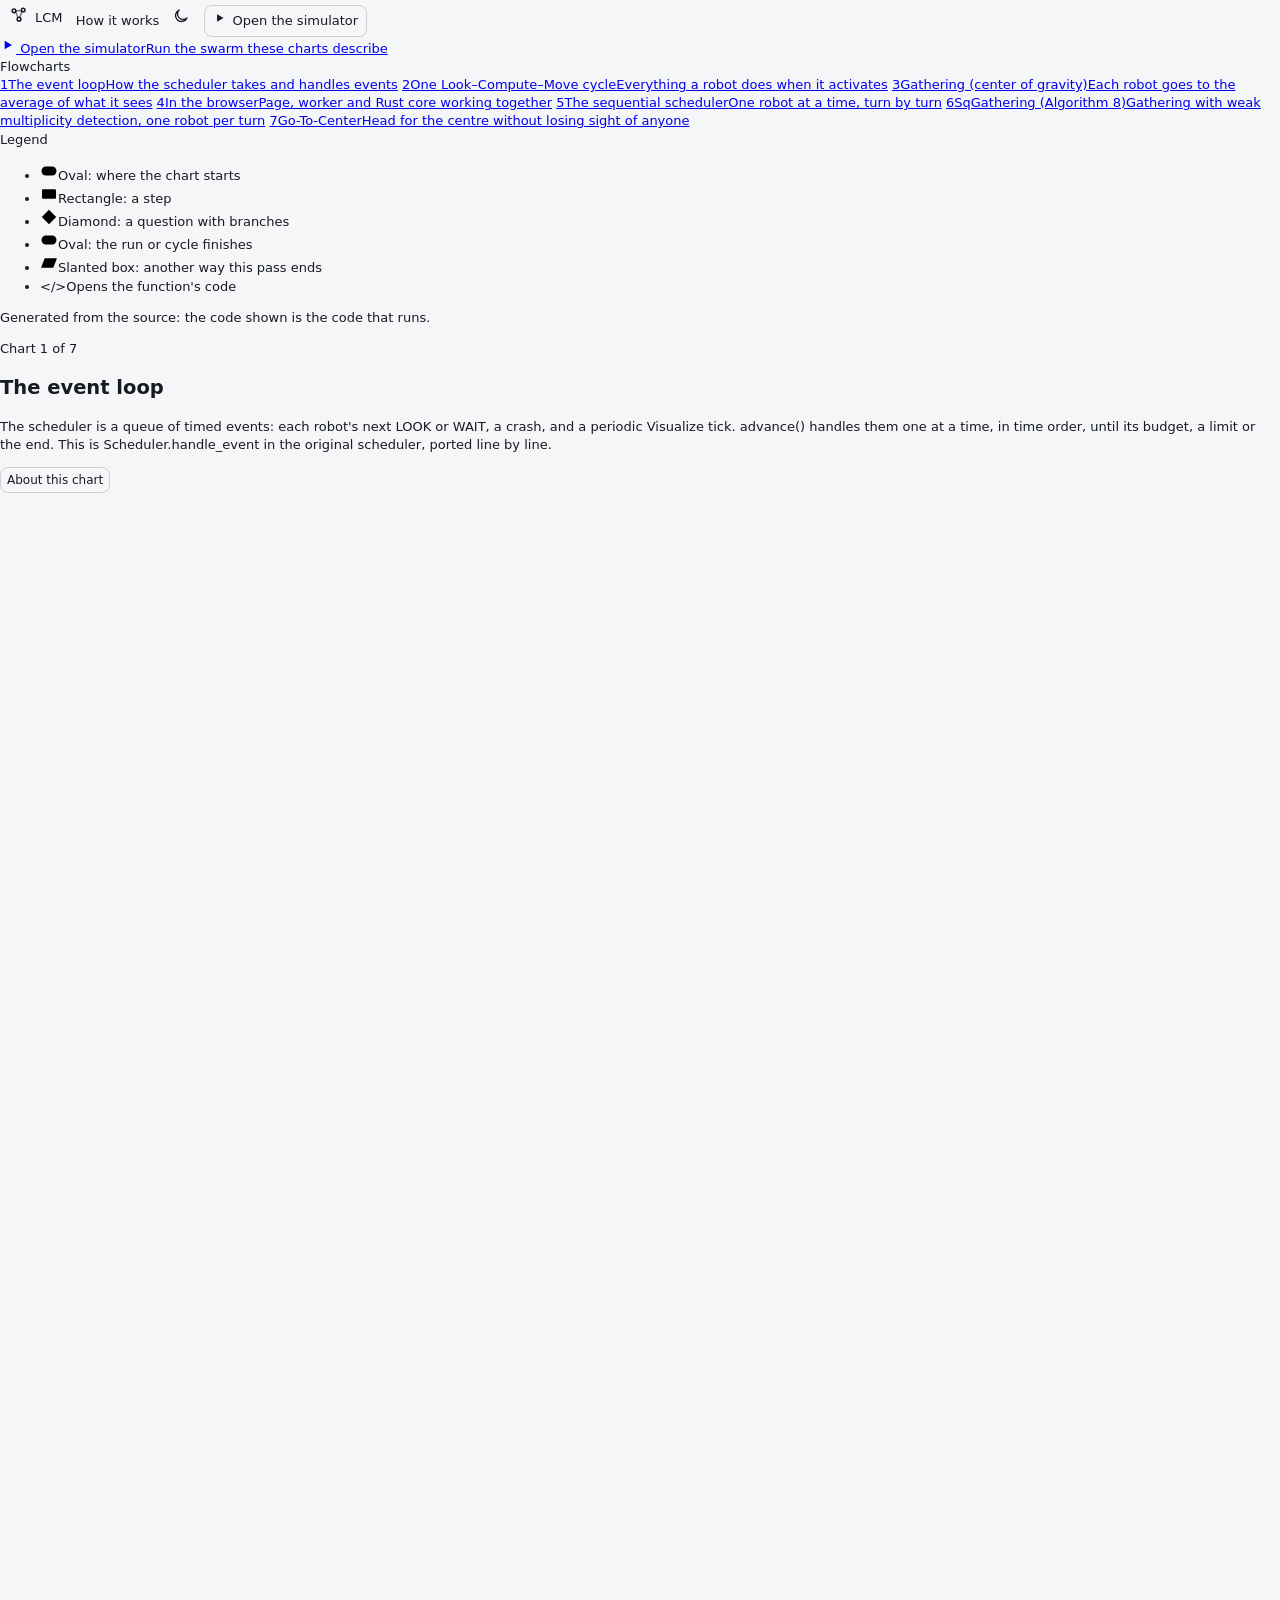
==== commit a3561e40: "Flowcharts without paper references; docs list the info cards, notes, settings layout and ring page" ====
--- a/web/docs.html
+++ b/web/docs.html
@@ -428,7 +428,7 @@
 </g>
 </g>
 <g class="chips"><g class="chip c-yes" data-from="c" data-to="d"><rect x="260.7" y="237.0" width="37" height="20" rx="10"/><text x="279.2" y="247.5" dominant-baseline="middle">yes</text></g><g class="chip c-no" data-from="c" data-to="e"><rect x="659.4" y="237.0" width="30" height="20" rx="10"/><text x="674.4" y="247.5" dominant-baseline="middle">no</text></g></g>
-</svg></div><div class="stage-tools"><button class="btn primary small tour-start"><span data-icon="play" data-size="13"></span>Guided tour</button><span class="stage-hint">Click a step for details · drag or scroll to move · Ctrl + scroll to zoom</span><button class="btn small" data-zoom="out" title="Zoom out (−)" aria-label="Zoom out"><span data-icon="minus" data-size="15"></span></button><span class="zoom-level num">100%</span><button class="btn small" data-zoom="in" title="Zoom in (+)" aria-label="Zoom in"><span data-icon="plus" data-size="15"></span></button><button class="btn small" data-zoom="fit" title="Fit (F)" aria-label="Fit"><span data-icon="fit" data-size="15"></span></button></div></div><details class="notes" open><summary>Notes</summary><ul><li>The average includes crashed robots, but the termination test ignores them: the original&#x27;s behaviour, kept on purpose (finding #4 in report.md).</li><li>The sum is a plain left-to-right loop, as in the Python, so results match to the last digits.</li><li>Only guaranteed to gather with unlimited visibility. With a limited radius the swarm can stop in several separate groups, all marked terminated: a robot that sees nobody terminates (the original&#x27;s rule, chart 2), and moving to the average can break visibility links. Algorithms built for limited visibility, such as Go-To-Center (Ando et al.), limit the step length to keep them.</li></ul></details></section>
+</svg></div><div class="stage-tools"><button class="btn primary small tour-start"><span data-icon="play" data-size="13"></span>Guided tour</button><span class="stage-hint">Click a step for details · drag or scroll to move · Ctrl + scroll to zoom</span><button class="btn small" data-zoom="out" title="Zoom out (−)" aria-label="Zoom out"><span data-icon="minus" data-size="15"></span></button><span class="zoom-level num">100%</span><button class="btn small" data-zoom="in" title="Zoom in (+)" aria-label="Zoom in"><span data-icon="plus" data-size="15"></span></button><button class="btn small" data-zoom="fit" title="Fit (F)" aria-label="Fit"><span data-icon="fit" data-size="15"></span></button></div></div><details class="notes" open><summary>Notes</summary><ul><li>The average includes crashed robots, but the termination test ignores them: the original&#x27;s behaviour, kept on purpose (finding #4 in report.md).</li><li>The sum is a plain left-to-right loop, as in the Python, so results match to the last digits.</li><li>Only guaranteed to gather with unlimited visibility. With a limited radius the swarm can stop in several separate groups, all marked terminated: a robot that sees nobody terminates (the original&#x27;s rule, chart 2), and moving to the average can break visibility links. Algorithms built for limited visibility, such as Go-To-Center, limit the step length to keep them.</li></ul></details></section>
 <section class="chart" data-chart="browser" hidden><div class="chart-head"><div><div class="eyebrow">Chart 4 of 7</div><h1>In the browser</h1><p class="blurb">The page never runs the simulation itself. A Web Worker owns the Rust core and simulates in short slices at the chosen playback speed; the page asks for the latest frame whenever it is ready to draw, so drawing never slows the simulation.</p></div></div><div class="stage-wrap"><div class="stage" tabindex="0" aria-label="Chart canvas: drag or scroll to move, Ctrl + scroll to zoom"><svg viewBox="0 0 936 524" data-width="936" data-height="524" role="img" aria-label="In the browser flowchart">
 <defs><marker id="ah-browser-plain" viewBox="0 0 10 10" refX="8.5" refY="5" markerWidth="6.5" markerHeight="6.5" orient="auto-start-reverse"><path d="M1,1 L9,5 L1,9 Z" class="ah ah-plain"/></marker><marker id="ah-browser-yes" viewBox="0 0 10 10" refX="8.5" refY="5" markerWidth="6.5" markerHeight="6.5" orient="auto-start-reverse"><path d="M1,1 L9,5 L1,9 Z" class="ah ah-yes"/></marker><marker id="ah-browser-no" viewBox="0 0 10 10" refX="8.5" refY="5" markerWidth="6.5" markerHeight="6.5" orient="auto-start-reverse"><path d="M1,1 L9,5 L1,9 Z" class="ah ah-no"/></marker><marker id="ah-browser-hot" viewBox="0 0 10 10" refX="8.5" refY="5" markerWidth="6.5" markerHeight="6.5" orient="auto-start-reverse"><path d="M1,1 L9,5 L1,9 Z" class="ah ah-hot"/></marker></defs>
 <g class="lanes">
@@ -514,7 +514,7 @@
 </g>
 <g class="chips"><g class="chip c-plain" data-from="ask" data-to="post"><rect x="346.7" y="161.0" width="107" height="20" rx="10"/><text x="400.2" y="171.5" dominant-baseline="middle">frame request</text></g><g class="chip c-plain" data-from="slice" data-to="adv"><rect x="594.5" y="67.0" width="44" height="20" rx="10"/><text x="616.5" y="77.5" dominant-baseline="middle">loop</text></g><g class="chip c-plain" data-from="post" data-to="draw"><rect x="254.6" y="255.0" width="72" height="20" rx="10"/><text x="290.6" y="265.5" dominant-baseline="middle">transfer</text></g></g>
 </svg></div><div class="stage-tools"><button class="btn primary small tour-start"><span data-icon="play" data-size="13"></span>Guided tour</button><span class="stage-hint">Click a step for details · drag or scroll to move · Ctrl + scroll to zoom</span><button class="btn small" data-zoom="out" title="Zoom out (−)" aria-label="Zoom out"><span data-icon="minus" data-size="15"></span></button><span class="zoom-level num">100%</span><button class="btn small" data-zoom="in" title="Zoom in (+)" aria-label="Zoom in"><span data-icon="plus" data-size="15"></span></button><button class="btn small" data-zoom="fit" title="Fit (F)" aria-label="Fit"><span data-icon="fit" data-size="15"></span></button></div></div><details class="notes" open><summary>Notes</summary><ul><li>Frames travel as typed arrays that are transferred, not copied or turned into JSON; the page hands each frame&#x27;s arrays back to be refilled, so playback allocates nothing per frame.</li><li>The worker computes in ~6 ms slices and yields between them, so messages (frame requests, pause, speed changes) get through immediately.</li></ul></details></section>
-<section class="chart" data-chart="sequential" hidden><div class="chart-head"><div><div class="eyebrow">Chart 5 of 7</div><h1>The sequential scheduler</h1><p class="blurb">Under the sequential scheduler only one robot&#x27;s Look is ever waiting in the queue. When its turn ends, next_turn() decides who goes next, and the others stay still until then. This is the sequential scheduler of Section 2.2 of &quot;Universal pattern formation by oblivious robots under sequential schedulers&quot; (arXiv:2412.10733); it is new in the Rust core, not in the Python original.</p></div></div><div class="stage-wrap"><div class="stage" tabindex="0" aria-label="Chart canvas: drag or scroll to move, Ctrl + scroll to zoom"><svg viewBox="0 0 1278 976" data-width="1278" data-height="976" role="img" aria-label="The sequential scheduler flowchart">
+<section class="chart" data-chart="sequential" hidden><div class="chart-head"><div><div class="eyebrow">Chart 5 of 7</div><h1>The sequential scheduler</h1><p class="blurb">Under the sequential scheduler only one robot&#x27;s Look is ever waiting in the queue. When its turn ends, next_turn() decides who goes next, and the others stay still until then. Every robot gets exactly one turn per epoch, and a turn runs Look, Compute and Move to the end before anyone else acts. It is new in the Rust core, not in the Python original.</p></div></div><div class="stage-wrap"><div class="stage" tabindex="0" aria-label="Chart canvas: drag or scroll to move, Ctrl + scroll to zoom"><svg viewBox="0 0 1278 976" data-width="1278" data-height="976" role="img" aria-label="The sequential scheduler flowchart">
 <defs><marker id="ah-sequential-plain" viewBox="0 0 10 10" refX="8.5" refY="5" markerWidth="6.5" markerHeight="6.5" orient="auto-start-reverse"><path d="M1,1 L9,5 L1,9 Z" class="ah ah-plain"/></marker><marker id="ah-sequential-yes" viewBox="0 0 10 10" refX="8.5" refY="5" markerWidth="6.5" markerHeight="6.5" orient="auto-start-reverse"><path d="M1,1 L9,5 L1,9 Z" class="ah ah-yes"/></marker><marker id="ah-sequential-no" viewBox="0 0 10 10" refX="8.5" refY="5" markerWidth="6.5" markerHeight="6.5" orient="auto-start-reverse"><path d="M1,1 L9,5 L1,9 Z" class="ah ah-no"/></marker><marker id="ah-sequential-hot" viewBox="0 0 10 10" refX="8.5" refY="5" markerWidth="6.5" markerHeight="6.5" orient="auto-start-reverse"><path d="M1,1 L9,5 L1,9 Z" class="ah ah-hot"/></marker></defs>
 <g class="lanes">
 <rect class="lane" x="12" y="16" width="1254" height="368" rx="14"/>
@@ -632,7 +632,7 @@
 </g>
 </g>
 <g class="chips"><g class="chip c-yes" data-from="t_over" data-to="t_prog"><rect x="626.3" y="185.8" width="37" height="20" rx="10"/><text x="644.8" y="196.2" dominant-baseline="middle">yes</text></g><g class="chip c-no" data-from="t_over" data-to="t_pick"><rect x="165.0" y="284.0" width="30" height="20" rx="10"/><text x="180.0" y="294.5" dominant-baseline="middle">no</text></g><g class="chip c-no" data-from="t_prog" data-to="t_stall"><rect x="776.6" y="237.0" width="30" height="20" rx="10"/><text x="791.6" y="247.5" dominant-baseline="middle">no</text></g><g class="chip c-yes" data-from="t_prog" data-to="t_new"><rect x="626.3" y="288.2" width="37" height="20" rx="10"/><text x="644.8" y="298.8" dominant-baseline="middle">yes</text></g><g class="chip c-yes" data-from="t_lim" data-to="t_stop"><rect x="471.9" y="801.0" width="37" height="20" rx="10"/><text x="490.4" y="811.5" dominant-baseline="middle">yes</text></g><g class="chip c-no" data-from="t_lim" data-to="t_arr"><rect x="629.8" y="852.2" width="30" height="20" rx="10"/><text x="644.8" y="862.8" dominant-baseline="middle">no</text></g><g class="chip c-plain" data-from="t_arr" data-to="t_end"><rect x="1058.9" y="472.0" width="79" height="20" rx="10"/><text x="1098.4" y="482.5" dominant-baseline="middle">next turn</text></g></g>
-</svg></div><div class="stage-tools"><button class="btn primary small tour-start"><span data-icon="play" data-size="13"></span>Guided tour</button><span class="stage-hint">Click a step for details · drag or scroll to move · Ctrl + scroll to zoom</span><button class="btn small" data-zoom="out" title="Zoom out (−)" aria-label="Zoom out"><span data-icon="minus" data-size="15"></span></button><span class="zoom-level num">100%</span><button class="btn small" data-zoom="in" title="Zoom in (+)" aria-label="Zoom in"><span data-icon="plus" data-size="15"></span></button><button class="btn small" data-zoom="fit" title="Fit (F)" aria-label="Fit"><span data-icon="fit" data-size="15"></span></button></div></div><details class="notes" open><summary>Notes</summary><ul><li>Round-robin and the shuffle each epoch both give every robot that is still active exactly one turn per epoch. An explicit list of turns ends its epoch once every robot has had at least one, as in the paper.</li><li>Crashed and terminated robots are skipped. The paper has no crashes; this is the simulator&#x27;s own rule.</li><li>Stalled is not in the paper either. Robots are deterministic and remember nothing, so if a whole epoch changes nothing, every later epoch is the same and the run can never end. It is not checked with faults, because an omission fault skips moves at random.</li><li>A run can also end at a turn limit (max_turns): the last turn&#x27;s move still finishes. It says nothing about the algorithm, only that the budget ran out.</li><li>With non-rigid movement, a robot whose destination is within δ always arrives; otherwise the adversary stops it somewhere at least δ along its way. δ is not shown to the algorithms: in the paper, the robots do not know it.</li></ul></details></section>
+</svg></div><div class="stage-tools"><button class="btn primary small tour-start"><span data-icon="play" data-size="13"></span>Guided tour</button><span class="stage-hint">Click a step for details · drag or scroll to move · Ctrl + scroll to zoom</span><button class="btn small" data-zoom="out" title="Zoom out (−)" aria-label="Zoom out"><span data-icon="minus" data-size="15"></span></button><span class="zoom-level num">100%</span><button class="btn small" data-zoom="in" title="Zoom in (+)" aria-label="Zoom in"><span data-icon="plus" data-size="15"></span></button><button class="btn small" data-zoom="fit" title="Fit (F)" aria-label="Fit"><span data-icon="fit" data-size="15"></span></button></div></div><details class="notes" open><summary>Notes</summary><ul><li>Round-robin and the shuffle each epoch both give every robot that is still active exactly one turn per epoch. An explicit list of turns ends its epoch once every robot has had at least one.</li><li>Crashed and terminated robots are skipped, so a crash never blocks the turns of the others; this is the simulator&#x27;s own rule.</li><li>Stalled is the simulator&#x27;s own stop too. Robots are deterministic and remember nothing, so if a whole epoch changes nothing, every later epoch is the same and the run can never end. It is not checked with faults, because an omission fault skips moves at random.</li><li>A run can also end at a turn limit (max_turns): the last turn&#x27;s move still finishes. It says nothing about the algorithm, only that the budget ran out.</li><li>With non-rigid movement, a robot whose destination is within δ always arrives; otherwise the adversary stops it somewhere at least δ along its way. δ is not shown to the algorithms: the robots do not know it.</li></ul></details></section>
 <section class="chart" data-chart="sqgathering" hidden><div class="chart-head"><div><div class="eyebrow">Chart 6 of 7</div><h1>SqGathering (Algorithm 8)</h1><p class="blurb">Gathering one robot at a time, for robots that can tell a stack (several robots on one spot) from a single robot, but cannot count it. The active robot sees each occupied point only as single or stacked, counts the stacks κ, and follows one of three rules. It is made for the sequential scheduler of chart 5: the asynchronous schedulers are refused, and the round-based ones can be chosen to watch what goes wrong.</p></div></div><div class="stage-wrap"><div class="stage" tabindex="0" aria-label="Chart canvas: drag or scroll to move, Ctrl + scroll to zoom"><svg viewBox="0 0 1496 600" data-width="1496" data-height="600" role="img" aria-label="SqGathering (Algorithm 8) flowchart">
 <defs><marker id="ah-sqgathering-plain" viewBox="0 0 10 10" refX="8.5" refY="5" markerWidth="6.5" markerHeight="6.5" orient="auto-start-reverse"><path d="M1,1 L9,5 L1,9 Z" class="ah ah-plain"/></marker><marker id="ah-sqgathering-yes" viewBox="0 0 10 10" refX="8.5" refY="5" markerWidth="6.5" markerHeight="6.5" orient="auto-start-reverse"><path d="M1,1 L9,5 L1,9 Z" class="ah ah-yes"/></marker><marker id="ah-sqgathering-no" viewBox="0 0 10 10" refX="8.5" refY="5" markerWidth="6.5" markerHeight="6.5" orient="auto-start-reverse"><path d="M1,1 L9,5 L1,9 Z" class="ah ah-no"/></marker><marker id="ah-sqgathering-hot" viewBox="0 0 10 10" refX="8.5" refY="5" markerWidth="6.5" markerHeight="6.5" orient="auto-start-reverse"><path d="M1,1 L9,5 L1,9 Z" class="ah ah-hot"/></marker></defs>
 <g class="lanes">
--- a/web/styles.css
+++ b/web/styles.css
@@ -132,6 +132,14 @@
 .field-top label.has-hint { flex: 0 1 auto; margin-right: auto; cursor: help; text-decoration: underline dotted var(--text-3); text-underline-offset: 3px; }
 .field.disabled { opacity: 0.45; }
 .field .sub { color: var(--text-3); font-size: 11.5px; }
+/* A setting that exists because of the one above it (δ under non-rigid movement, k under k-ASYNC, …):
+   drawn nested under its parent, and faded in when a choice makes it appear. */
+.field.sub-option { margin-left: 4px; padding-left: 10px; border-left: 2px solid var(--border-strong); }
+.field.sub-option:has(.info-card) { border-left-color: color-mix(in srgb, var(--accent) 45%, transparent); }
+.field.appear { animation: field-in .28s cubic-bezier(.2, .8, .25, 1) both; }
+@keyframes field-in { from { opacity: 0; transform: translateY(-4px); } to { opacity: 1; transform: none; } }
+/* The sentence under a group saying what its settings give (the start, the scheduler). */
+#timing-summary { border-left: 3px solid var(--accent); }
 /* Info cards (web/explain.js): a round ⓘ next to the label, and the card that unfolds under the setting. */
 .field-top label:has(+ .info-btn) { flex: 0 1 auto; margin-right: 0; }
 .info-btn {
@@ -418,6 +426,20 @@
 
 #toast { position: fixed; z-index: 50; left: 50%; bottom: 16px; transform: translateX(-50%); padding: 8px 14px; border-radius: 999px; background: var(--surface-solid); border: 1px solid var(--border); box-shadow: var(--shadow); max-width: calc(100vw - 32px); }
 #toast.error { color: var(--danger); border-color: var(--danger); }
+/* Things that come and go: the toast pops up, captions and side panels rise in, the brief unfolds, a note that
+   a change of settings brings in slides in with a brief highlight. (Reduced motion turns all of it off.) */
+#toast:not([hidden]) { animation: toast-in .26s cubic-bezier(.2, .8, .25, 1) both; }
+@keyframes toast-in { from { opacity: 0; transform: translate(-50%, 10px) scale(.97); } to { opacity: 1; transform: translate(-50%, 0); } }
+#turn_caption:not([hidden]), .side-panel:not([hidden]) { animation: rise-in .3s cubic-bezier(.2, .8, .25, 1) both; }
+@keyframes rise-in { from { opacity: 0; transform: translateY(8px); } to { opacity: 1; transform: none; } }
+#model_notes .brief-body.opening { animation: unfold .28s cubic-bezier(.2, .8, .25, 1) both; transform-origin: top; }
+@keyframes unfold { from { opacity: 0; transform: translateY(-6px); } to { opacity: 1; transform: none; } }
+#model_notes .brief-notes li.fresh { animation: note-in .45s cubic-bezier(.2, .8, .25, 1) both; animation-delay: calc(var(--i) * 70ms); border-radius: 6px; }
+@keyframes note-in {
+  0% { opacity: 0; transform: translateX(-8px); background: transparent; }
+  45% { opacity: 1; transform: none; background: color-mix(in srgb, var(--accent) 14%, transparent); }
+  100% { opacity: 1; transform: none; background: transparent; }
+}
 
 @media (prefers-reduced-motion: reduce) { * { transition: none !important; animation: none !important; } }
 
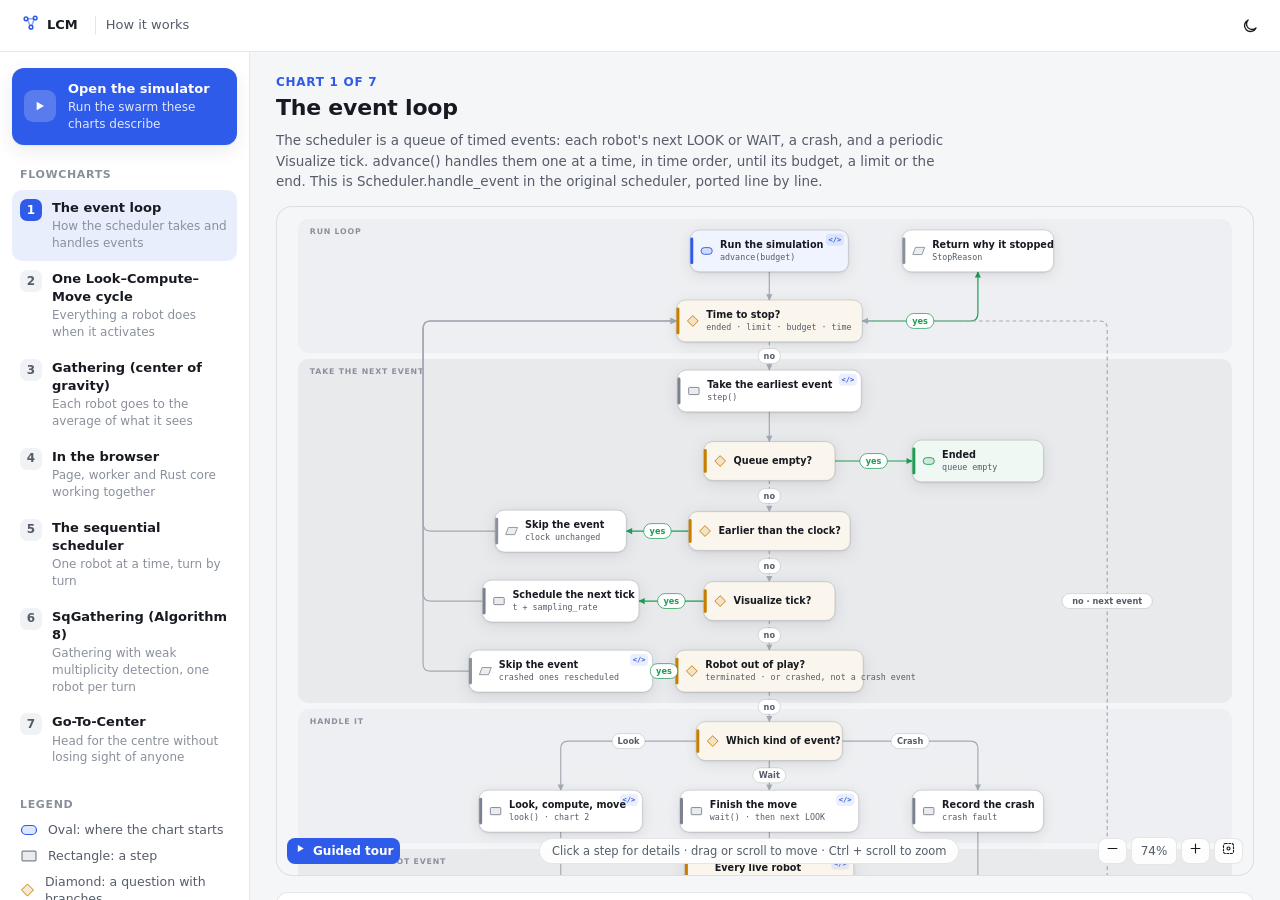
==== commit b7a8de6d: "One-sentence notes, page labels, and rebuild web/pkg and flowcharts Every notes() text is one senten" ====
--- a/web/docs.html
+++ b/web/docs.html
@@ -428,7 +428,7 @@
 </g>
 </g>
 <g class="chips"><g class="chip c-yes" data-from="c" data-to="d"><rect x="260.7" y="237.0" width="37" height="20" rx="10"/><text x="279.2" y="247.5" dominant-baseline="middle">yes</text></g><g class="chip c-no" data-from="c" data-to="e"><rect x="659.4" y="237.0" width="30" height="20" rx="10"/><text x="674.4" y="247.5" dominant-baseline="middle">no</text></g></g>
-</svg></div><div class="stage-tools"><button class="btn primary small tour-start"><span data-icon="play" data-size="13"></span>Guided tour</button><span class="stage-hint">Click a step for details · drag or scroll to move · Ctrl + scroll to zoom</span><button class="btn small" data-zoom="out" title="Zoom out (−)" aria-label="Zoom out"><span data-icon="minus" data-size="15"></span></button><span class="zoom-level num">100%</span><button class="btn small" data-zoom="in" title="Zoom in (+)" aria-label="Zoom in"><span data-icon="plus" data-size="15"></span></button><button class="btn small" data-zoom="fit" title="Fit (F)" aria-label="Fit"><span data-icon="fit" data-size="15"></span></button></div></div><details class="notes" open><summary>Notes</summary><ul><li>The average includes crashed robots, but the termination test ignores them: the original&#x27;s behaviour, kept on purpose (finding #4 in report.md).</li><li>The sum is a plain left-to-right loop, as in the Python, so results match to the last digits.</li><li>Only guaranteed to gather with unlimited visibility. With a limited radius the swarm can stop in several separate groups, all marked terminated: a robot that sees nobody terminates (the original&#x27;s rule, chart 2), and moving to the average can break visibility links. Algorithms built for limited visibility, such as Go-To-Center, limit the step length to keep them.</li></ul></details></section>
+</svg></div><div class="stage-tools"><button class="btn primary small tour-start"><span data-icon="play" data-size="13"></span>Guided tour</button><span class="stage-hint">Click a step for details · drag or scroll to move · Ctrl + scroll to zoom</span><button class="btn small" data-zoom="out" title="Zoom out (−)" aria-label="Zoom out"><span data-icon="minus" data-size="15"></span></button><span class="zoom-level num">100%</span><button class="btn small" data-zoom="in" title="Zoom in (+)" aria-label="Zoom in"><span data-icon="plus" data-size="15"></span></button><button class="btn small" data-zoom="fit" title="Fit (F)" aria-label="Fit"><span data-icon="fit" data-size="15"></span></button></div></div><details class="notes" open><summary>Notes</summary><ul><li>The average includes crashed robots, but the termination test ignores them: the original&#x27;s behaviour, kept on purpose (finding #4 in report.md).</li><li>The sum is a plain left-to-right loop, as in the Python, so results match to the last digits.</li><li>Only guaranteed to gather with unlimited visibility. With a limited radius the swarm can stop in several separate groups, all marked terminated: a robot that sees nobody terminates (the original&#x27;s rule, chart 2), and moving to the average can break visibility links. Algorithms built for limited visibility, such as Go-To-Center (Ando et al.), limit the step length to keep them.</li></ul></details></section>
 <section class="chart" data-chart="browser" hidden><div class="chart-head"><div><div class="eyebrow">Chart 4 of 7</div><h1>In the browser</h1><p class="blurb">The page never runs the simulation itself. A Web Worker owns the Rust core and simulates in short slices at the chosen playback speed; the page asks for the latest frame whenever it is ready to draw, so drawing never slows the simulation.</p></div></div><div class="stage-wrap"><div class="stage" tabindex="0" aria-label="Chart canvas: drag or scroll to move, Ctrl + scroll to zoom"><svg viewBox="0 0 936 524" data-width="936" data-height="524" role="img" aria-label="In the browser flowchart">
 <defs><marker id="ah-browser-plain" viewBox="0 0 10 10" refX="8.5" refY="5" markerWidth="6.5" markerHeight="6.5" orient="auto-start-reverse"><path d="M1,1 L9,5 L1,9 Z" class="ah ah-plain"/></marker><marker id="ah-browser-yes" viewBox="0 0 10 10" refX="8.5" refY="5" markerWidth="6.5" markerHeight="6.5" orient="auto-start-reverse"><path d="M1,1 L9,5 L1,9 Z" class="ah ah-yes"/></marker><marker id="ah-browser-no" viewBox="0 0 10 10" refX="8.5" refY="5" markerWidth="6.5" markerHeight="6.5" orient="auto-start-reverse"><path d="M1,1 L9,5 L1,9 Z" class="ah ah-no"/></marker><marker id="ah-browser-hot" viewBox="0 0 10 10" refX="8.5" refY="5" markerWidth="6.5" markerHeight="6.5" orient="auto-start-reverse"><path d="M1,1 L9,5 L1,9 Z" class="ah ah-hot"/></marker></defs>
 <g class="lanes">
@@ -514,7 +514,7 @@
 </g>
 <g class="chips"><g class="chip c-plain" data-from="ask" data-to="post"><rect x="346.7" y="161.0" width="107" height="20" rx="10"/><text x="400.2" y="171.5" dominant-baseline="middle">frame request</text></g><g class="chip c-plain" data-from="slice" data-to="adv"><rect x="594.5" y="67.0" width="44" height="20" rx="10"/><text x="616.5" y="77.5" dominant-baseline="middle">loop</text></g><g class="chip c-plain" data-from="post" data-to="draw"><rect x="254.6" y="255.0" width="72" height="20" rx="10"/><text x="290.6" y="265.5" dominant-baseline="middle">transfer</text></g></g>
 </svg></div><div class="stage-tools"><button class="btn primary small tour-start"><span data-icon="play" data-size="13"></span>Guided tour</button><span class="stage-hint">Click a step for details · drag or scroll to move · Ctrl + scroll to zoom</span><button class="btn small" data-zoom="out" title="Zoom out (−)" aria-label="Zoom out"><span data-icon="minus" data-size="15"></span></button><span class="zoom-level num">100%</span><button class="btn small" data-zoom="in" title="Zoom in (+)" aria-label="Zoom in"><span data-icon="plus" data-size="15"></span></button><button class="btn small" data-zoom="fit" title="Fit (F)" aria-label="Fit"><span data-icon="fit" data-size="15"></span></button></div></div><details class="notes" open><summary>Notes</summary><ul><li>Frames travel as typed arrays that are transferred, not copied or turned into JSON; the page hands each frame&#x27;s arrays back to be refilled, so playback allocates nothing per frame.</li><li>The worker computes in ~6 ms slices and yields between them, so messages (frame requests, pause, speed changes) get through immediately.</li></ul></details></section>
-<section class="chart" data-chart="sequential" hidden><div class="chart-head"><div><div class="eyebrow">Chart 5 of 7</div><h1>The sequential scheduler</h1><p class="blurb">Under the sequential scheduler only one robot&#x27;s Look is ever waiting in the queue. When its turn ends, next_turn() decides who goes next, and the others stay still until then. Every robot gets exactly one turn per epoch, and a turn runs Look, Compute and Move to the end before anyone else acts. It is new in the Rust core, not in the Python original.</p></div></div><div class="stage-wrap"><div class="stage" tabindex="0" aria-label="Chart canvas: drag or scroll to move, Ctrl + scroll to zoom"><svg viewBox="0 0 1278 976" data-width="1278" data-height="976" role="img" aria-label="The sequential scheduler flowchart">
+<section class="chart" data-chart="sequential" hidden><div class="chart-head"><div><div class="eyebrow">Chart 5 of 7</div><h1>The sequential scheduler</h1><p class="blurb">Under the sequential scheduler only one robot&#x27;s Look is ever waiting in the queue. When its turn ends, next_turn() decides who goes next, and the others stay still until then. This is the sequential scheduler of Section 2.2 of &quot;Universal pattern formation by oblivious robots under sequential schedulers&quot; (arXiv:2412.10733); it is new in the Rust core, not in the Python original.</p></div></div><div class="stage-wrap"><div class="stage" tabindex="0" aria-label="Chart canvas: drag or scroll to move, Ctrl + scroll to zoom"><svg viewBox="0 0 1278 976" data-width="1278" data-height="976" role="img" aria-label="The sequential scheduler flowchart">
 <defs><marker id="ah-sequential-plain" viewBox="0 0 10 10" refX="8.5" refY="5" markerWidth="6.5" markerHeight="6.5" orient="auto-start-reverse"><path d="M1,1 L9,5 L1,9 Z" class="ah ah-plain"/></marker><marker id="ah-sequential-yes" viewBox="0 0 10 10" refX="8.5" refY="5" markerWidth="6.5" markerHeight="6.5" orient="auto-start-reverse"><path d="M1,1 L9,5 L1,9 Z" class="ah ah-yes"/></marker><marker id="ah-sequential-no" viewBox="0 0 10 10" refX="8.5" refY="5" markerWidth="6.5" markerHeight="6.5" orient="auto-start-reverse"><path d="M1,1 L9,5 L1,9 Z" class="ah ah-no"/></marker><marker id="ah-sequential-hot" viewBox="0 0 10 10" refX="8.5" refY="5" markerWidth="6.5" markerHeight="6.5" orient="auto-start-reverse"><path d="M1,1 L9,5 L1,9 Z" class="ah ah-hot"/></marker></defs>
 <g class="lanes">
 <rect class="lane" x="12" y="16" width="1254" height="368" rx="14"/>
@@ -632,8 +632,8 @@
 </g>
 </g>
 <g class="chips"><g class="chip c-yes" data-from="t_over" data-to="t_prog"><rect x="626.3" y="185.8" width="37" height="20" rx="10"/><text x="644.8" y="196.2" dominant-baseline="middle">yes</text></g><g class="chip c-no" data-from="t_over" data-to="t_pick"><rect x="165.0" y="284.0" width="30" height="20" rx="10"/><text x="180.0" y="294.5" dominant-baseline="middle">no</text></g><g class="chip c-no" data-from="t_prog" data-to="t_stall"><rect x="776.6" y="237.0" width="30" height="20" rx="10"/><text x="791.6" y="247.5" dominant-baseline="middle">no</text></g><g class="chip c-yes" data-from="t_prog" data-to="t_new"><rect x="626.3" y="288.2" width="37" height="20" rx="10"/><text x="644.8" y="298.8" dominant-baseline="middle">yes</text></g><g class="chip c-yes" data-from="t_lim" data-to="t_stop"><rect x="471.9" y="801.0" width="37" height="20" rx="10"/><text x="490.4" y="811.5" dominant-baseline="middle">yes</text></g><g class="chip c-no" data-from="t_lim" data-to="t_arr"><rect x="629.8" y="852.2" width="30" height="20" rx="10"/><text x="644.8" y="862.8" dominant-baseline="middle">no</text></g><g class="chip c-plain" data-from="t_arr" data-to="t_end"><rect x="1058.9" y="472.0" width="79" height="20" rx="10"/><text x="1098.4" y="482.5" dominant-baseline="middle">next turn</text></g></g>
-</svg></div><div class="stage-tools"><button class="btn primary small tour-start"><span data-icon="play" data-size="13"></span>Guided tour</button><span class="stage-hint">Click a step for details · drag or scroll to move · Ctrl + scroll to zoom</span><button class="btn small" data-zoom="out" title="Zoom out (−)" aria-label="Zoom out"><span data-icon="minus" data-size="15"></span></button><span class="zoom-level num">100%</span><button class="btn small" data-zoom="in" title="Zoom in (+)" aria-label="Zoom in"><span data-icon="plus" data-size="15"></span></button><button class="btn small" data-zoom="fit" title="Fit (F)" aria-label="Fit"><span data-icon="fit" data-size="15"></span></button></div></div><details class="notes" open><summary>Notes</summary><ul><li>Round-robin and the shuffle each epoch both give every robot that is still active exactly one turn per epoch. An explicit list of turns ends its epoch once every robot has had at least one.</li><li>Crashed and terminated robots are skipped, so a crash never blocks the turns of the others; this is the simulator&#x27;s own rule.</li><li>Stalled is the simulator&#x27;s own stop too. Robots are deterministic and remember nothing, so if a whole epoch changes nothing, every later epoch is the same and the run can never end. It is not checked with faults, because an omission fault skips moves at random.</li><li>A run can also end at a turn limit (max_turns): the last turn&#x27;s move still finishes. It says nothing about the algorithm, only that the budget ran out.</li><li>With non-rigid movement, a robot whose destination is within δ always arrives; otherwise the adversary stops it somewhere at least δ along its way. δ is not shown to the algorithms: the robots do not know it.</li></ul></details></section>
-<section class="chart" data-chart="sqgathering" hidden><div class="chart-head"><div><div class="eyebrow">Chart 6 of 7</div><h1>SqGathering (Algorithm 8)</h1><p class="blurb">Gathering one robot at a time, for robots that can tell a stack (several robots on one spot) from a single robot, but cannot count it. The active robot sees each occupied point only as single or stacked, counts the stacks κ, and follows one of three rules. It is made for the sequential scheduler of chart 5: the asynchronous schedulers are refused, and the round-based ones can be chosen to watch what goes wrong.</p></div></div><div class="stage-wrap"><div class="stage" tabindex="0" aria-label="Chart canvas: drag or scroll to move, Ctrl + scroll to zoom"><svg viewBox="0 0 1496 600" data-width="1496" data-height="600" role="img" aria-label="SqGathering (Algorithm 8) flowchart">
+</svg></div><div class="stage-tools"><button class="btn primary small tour-start"><span data-icon="play" data-size="13"></span>Guided tour</button><span class="stage-hint">Click a step for details · drag or scroll to move · Ctrl + scroll to zoom</span><button class="btn small" data-zoom="out" title="Zoom out (−)" aria-label="Zoom out"><span data-icon="minus" data-size="15"></span></button><span class="zoom-level num">100%</span><button class="btn small" data-zoom="in" title="Zoom in (+)" aria-label="Zoom in"><span data-icon="plus" data-size="15"></span></button><button class="btn small" data-zoom="fit" title="Fit (F)" aria-label="Fit"><span data-icon="fit" data-size="15"></span></button></div></div><details class="notes" open><summary>Notes</summary><ul><li>Round-robin and the shuffle each epoch both give every robot that is still active exactly one turn per epoch. An explicit list of turns ends its epoch once every robot has had at least one, as in the paper.</li><li>Crashed and terminated robots are skipped. The paper has no crashes; this is the simulator&#x27;s own rule.</li><li>Stalled is not in the paper either. Robots are deterministic and remember nothing, so if a whole epoch changes nothing, every later epoch is the same and the run can never end. It is not checked with faults, because an omission fault skips moves at random.</li><li>A run can also end at a turn limit (max_turns): the last turn&#x27;s move still finishes. It says nothing about the algorithm, only that the budget ran out.</li><li>With non-rigid movement, a robot whose destination is within δ always arrives; otherwise the adversary stops it somewhere at least δ along its way. δ is not shown to the algorithms: in the paper, the robots do not know it.</li></ul></details></section>
+<section class="chart" data-chart="sqgathering" hidden><div class="chart-head"><div><div class="eyebrow">Chart 6 of 7</div><h1>SqGathering (Algorithm 8)</h1><p class="blurb">Algorithm 8 of &quot;Universal pattern formation by oblivious robots under sequential schedulers&quot; (arXiv:2412.10733, Section 6). The active robot sees each occupied point only as single or multiplicity, counts the multiplicities κ, and follows one of three rules. It runs only under the sequential scheduler of chart 5: the registry refuses the async one.</p></div></div><div class="stage-wrap"><div class="stage" tabindex="0" aria-label="Chart canvas: drag or scroll to move, Ctrl + scroll to zoom"><svg viewBox="0 0 1496 600" data-width="1496" data-height="600" role="img" aria-label="SqGathering (Algorithm 8) flowchart">
 <defs><marker id="ah-sqgathering-plain" viewBox="0 0 10 10" refX="8.5" refY="5" markerWidth="6.5" markerHeight="6.5" orient="auto-start-reverse"><path d="M1,1 L9,5 L1,9 Z" class="ah ah-plain"/></marker><marker id="ah-sqgathering-yes" viewBox="0 0 10 10" refX="8.5" refY="5" markerWidth="6.5" markerHeight="6.5" orient="auto-start-reverse"><path d="M1,1 L9,5 L1,9 Z" class="ah ah-yes"/></marker><marker id="ah-sqgathering-no" viewBox="0 0 10 10" refX="8.5" refY="5" markerWidth="6.5" markerHeight="6.5" orient="auto-start-reverse"><path d="M1,1 L9,5 L1,9 Z" class="ah ah-no"/></marker><marker id="ah-sqgathering-hot" viewBox="0 0 10 10" refX="8.5" refY="5" markerWidth="6.5" markerHeight="6.5" orient="auto-start-reverse"><path d="M1,1 L9,5 L1,9 Z" class="ah ah-hot"/></marker></defs>
 <g class="lanes">
 <rect class="lane" x="12" y="16" width="1472" height="180" rx="14"/>
@@ -748,7 +748,7 @@
 </g>
 </g>
 <g class="chips"><g class="chip c-yes" data-from="q_one" data-to="q_term"><rect x="454.8" y="237.0" width="37" height="20" rx="10"/><text x="473.3" y="247.5" dominant-baseline="middle">yes</text></g><g class="chip c-no" data-from="q_one" data-to="q_kappa"><rect x="741.8" y="284.0" width="30" height="20" rx="10"/><text x="756.8" y="294.5" dominant-baseline="middle">no</text></g><g class="chip c-plain" data-from="q_kappa" data-to="q_k0"><rect x="384.5" y="331.0" width="51" height="20" rx="10"/><text x="410.0" y="341.5" dominant-baseline="middle">κ = 0</text></g><g class="chip c-plain" data-from="q_kappa" data-to="q_k1"><rect x="731.3" y="378.0" width="51" height="20" rx="10"/><text x="756.8" y="388.5" dominant-baseline="middle">κ = 1</text></g><g class="chip c-plain" data-from="q_kappa" data-to="q_km"><rect x="1078.2" y="331.0" width="51" height="20" rx="10"/><text x="1103.7" y="341.5" dominant-baseline="middle">κ &gt; 1</text></g><g class="chip c-yes" data-from="q_k1" data-to="q_hold"><rect x="540.9" y="425.0" width="37" height="20" rx="10"/><text x="559.4" y="435.5" dominant-baseline="middle">yes</text></g><g class="chip c-no" data-from="q_k1" data-to="q_join"><rect x="741.8" y="472.0" width="30" height="20" rx="10"/><text x="756.8" y="482.5" dominant-baseline="middle">no</text></g><g class="chip c-no" data-from="q_km" data-to="q_wait"><rect x="1102.8" y="425.0" width="30" height="20" rx="10"/><text x="1117.8" y="435.5" dominant-baseline="middle">no</text></g><g class="chip c-yes" data-from="q_km" data-to="q_leave"><rect x="1298.3" y="472.0" width="37" height="20" rx="10"/><text x="1316.8" y="482.5" dominant-baseline="middle">yes</text></g></g>
-</svg></div><div class="stage-tools"><button class="btn primary small tour-start"><span data-icon="play" data-size="13"></span>Guided tour</button><span class="stage-hint">Click a step for details · drag or scroll to move · Ctrl + scroll to zoom</span><button class="btn small" data-zoom="out" title="Zoom out (−)" aria-label="Zoom out"><span data-icon="minus" data-size="15"></span></button><span class="zoom-level num">100%</span><button class="btn small" data-zoom="in" title="Zoom in (+)" aria-label="Zoom in"><span data-icon="plus" data-size="15"></span></button><button class="btn small" data-zoom="fit" title="Fit (F)" aria-label="Fit"><span data-icon="fit" data-size="15"></span></button></div></div><details class="notes" open><summary>Notes</summary><ul><li>Weak multiplicity detection: one bit per point, never a count. Two robots on a point and five robots on a point look exactly the same.</li><li>Why one robot at a time: robots that cannot see stacks can never be sure to gather, even one at a time, and when several robots act at once a stack can move as a whole instead of breaking up, so two stacks may never merge. SqGathering therefore refuses the asynchronous schedulers and faulty robots; under SSYNC or FSYNC, with no or local detection, or with limited or blocked sight, the page explains what to expect.</li><li>Robots in the original rule never stop. Here a robot that sees a single occupied point terminates: everyone is already there, and every robot activated later would stay put, so stopping changes nothing and lets the run end.</li><li>Points closer than ε (10^-precision) are one point. Equally close points are told apart by their coordinates; any fixed choice works.</li><li>A move cut short after δ can stop on a single robot and make a second stack; the rule for several stacks then separates them again.</li><li>With several large stacks, each robot leaving one lands halfway to the robot that left before it. After enough of them it is closer than ε, cannot leave, and the run ends Stalled (chart 5): a limit of the numbers, not a flaw of the rule.</li></ul></details></section>
+</svg></div><div class="stage-tools"><button class="btn primary small tour-start"><span data-icon="play" data-size="13"></span>Guided tour</button><span class="stage-hint">Click a step for details · drag or scroll to move · Ctrl + scroll to zoom</span><button class="btn small" data-zoom="out" title="Zoom out (−)" aria-label="Zoom out"><span data-icon="minus" data-size="15"></span></button><span class="zoom-level num">100%</span><button class="btn small" data-zoom="in" title="Zoom in (+)" aria-label="Zoom in"><span data-icon="plus" data-size="15"></span></button><button class="btn small" data-zoom="fit" title="Fit (F)" aria-label="Fit"><span data-icon="fit" data-size="15"></span></button></div></div><details class="notes" open><summary>Notes</summary><ul><li>Weak multiplicity detection: one bit per point, never a count. Two robots on a point and five robots on a point look the same.</li><li>Why the sequential scheduler: without multiplicity detection Gathering is unsolvable under any sequential scheduler (Theorem 4); with more than one robot active at once it is unsolvable even with detection (Lemma 8). So SqGathering refuses the async scheduler, limited visibility and faults.</li><li>In the paper robots never terminate. Here a robot that sees a single occupied point terminates: everyone is there, and every robot activated later would stay, so it changes nothing and lets the run end.</li><li>Points closer than ε (10^-precision) are one point. Equally close points are told apart by their coordinates; any fixed choice is allowed.</li><li>A move cut short after δ can stop on a single robot and make a second multiplicity; the κ &gt; 1 rule then separates them again.</li><li>With several large multiplicities, each robot leaving one halves the distance of the robot that left before it. After enough of them it is closer than ε, cannot leave, and the run ends Stalled (chart 5): a precision limit, not a flaw of the algorithm.</li></ul></details></section>
 <section class="chart" data-chart="go-to-center" hidden><div class="chart-head"><div><div class="eyebrow">Chart 7 of 7</div><h1>Go-To-Center</h1><p class="blurb">Each robot heads for the centre of the smallest circle around the robots it sees, but never so far that it could lose sight of a neighbour. This is Robot._go_to_center and Robot._gtc_terminal in the original simulator, from Ando, Oasa, Suzuki and Yamashita (1999). With limited visibility it keeps a swarm that starts connected together, which simple centre-of-gravity gathering does not.</p></div></div><div class="stage-wrap"><div class="stage" tabindex="0" aria-label="Chart canvas: drag or scroll to move, Ctrl + scroll to zoom"><svg viewBox="0 0 936 694" data-width="936" data-height="694" role="img" aria-label="Go-To-Center flowchart">
 <defs><marker id="ah-go-to-center-plain" viewBox="0 0 10 10" refX="8.5" refY="5" markerWidth="6.5" markerHeight="6.5" orient="auto-start-reverse"><path d="M1,1 L9,5 L1,9 Z" class="ah ah-plain"/></marker><marker id="ah-go-to-center-yes" viewBox="0 0 10 10" refX="8.5" refY="5" markerWidth="6.5" markerHeight="6.5" orient="auto-start-reverse"><path d="M1,1 L9,5 L1,9 Z" class="ah ah-yes"/></marker><marker id="ah-go-to-center-no" viewBox="0 0 10 10" refX="8.5" refY="5" markerWidth="6.5" markerHeight="6.5" orient="auto-start-reverse"><path d="M1,1 L9,5 L1,9 Z" class="ah ah-no"/></marker><marker id="ah-go-to-center-hot" viewBox="0 0 10 10" refX="8.5" refY="5" markerWidth="6.5" markerHeight="6.5" orient="auto-start-reverse"><path d="M1,1 L9,5 L1,9 Z" class="ah ah-hot"/></marker></defs>
 <g class="lanes">
@@ -879,7 +879,7 @@
       </div>
     </aside>
   </div>
-  <script id="doc-data" type="application/json">{"repo":"https://github.com/drdebmath/LCMmodel/blob/main","charts":{"event-loop":{"title":"The event loop","order":["adv","lim","ret","pop","emp","end1","old","ign","vis","vis2","dead","ign2","kind","look","wait","crash","glob","end2"],"nodes":{"adv":{"title":"Run the simulation","sub":"advance(budget)","kind":"entry","desc":"The worker calls this with a budget: how many events it may handle and the latest simulated time it may reach. It handles events one after another until a stop condition holds.","out":["lim"],"in":[],"labels":{},"code":{"name":"advance","path":"crates/lcm-core/src/sim.rs","line":683,"source":"/// Handles events until the budget, a limit or the end is reached.\npub fn advance(&mut self, budget: Budget) -> StopReason {\n    let mut handled = 0;\n    loop {\n        if let Some(reason) = self.limit_reached() {\n            return reason;\n        }\n        if handled >= budget.max_events {\n            return StopReason::Budget;\n        }\n        if self\n            .queue\n            .peek()\n            .is_some_and(|e| e.time > budget.until_time)\n        {\n            return StopReason::UntilTime;\n        }\n        self.step();\n        handled += 1;\n    }\n}","html":["<span class=\"com\">/// Handles events until the budget, a limit or the end is reached.<\/span>","<span class=\"kw\">pub<\/span> <span class=\"kw\">fn<\/span> <span class=\"fn\">advance<\/span>(&amp;<span class=\"kw\">mut<\/span> <span class=\"kw\">self<\/span>, budget: <span class=\"ty\">Budget<\/span>) -&gt; <span class=\"ty\">StopReason<\/span> {","    <span class=\"kw\">let<\/span> <span class=\"kw\">mut<\/span> handled = <span class=\"num\">0<\/span>;","    <span class=\"kw\">loop<\/span> {","        <span class=\"kw\">if<\/span> <span class=\"kw\">let<\/span> <span class=\"kw\">Some<\/span>(reason) = <span class=\"kw\">self<\/span>.<span class=\"fn\">limit_reached<\/span>() {","            <span class=\"kw\">return<\/span> reason;","        }","        <span class=\"kw\">if<\/span> handled &gt;= budget.max_events {","            <span class=\"kw\">return<\/span> <span class=\"ty\">StopReason<\/span>::<span class=\"ty\">Budget<\/span>;","        }","        <span class=\"kw\">if<\/span> <span class=\"kw\">self<\/span>","            .queue","            .<span class=\"fn\">peek<\/span>()","            .<span class=\"fn\">is_some_and<\/span>(|e| e.time &gt; budget.until_time)","        {","            <span class=\"kw\">return<\/span> <span class=\"ty\">StopReason<\/span>::<span class=\"ty\">UntilTime<\/span>;","        }","        <span class=\"kw\">self<\/span>.<span class=\"fn\">step<\/span>();","        handled += <span class=\"num\">1<\/span>;","    }","}"]}},"lim":{"title":"Time to stop?","sub":"ended · limit · budget · time","kind":"decision","desc":"Checked before every event, in this order: has the run ended; has max_time passed or max_events been handled (the same checks as the original simulator); is this call's event budget used up; is the next event later than the time this call may reach (this is how playback speed is paced)?","out":["ret","pop"],"in":["adv","glob","ign","vis2","ign2"],"labels":{"ret":"yes","pop":"no"}},"ret":{"title":"Return why it stopped","sub":"StopReason","kind":"out","desc":"Ended, MaxTime, MaxEvents, Budget or UntilTime. The worker uses this to pace playback and to notice the end of the run.","out":[],"in":["lim"],"labels":{}},"pop":{"title":"Take the earliest event","sub":"step()","kind":"step","desc":"Events wait in a priority queue ordered by (time, robot id, kind), exactly like Python's heap of tuples, so ties break the same way.","out":["emp"],"in":["lim"],"labels":{},"code":{"name":"step","path":"crates/lcm-core/src/sim.rs","line":705,"source":"/// Handles the next event.\npub fn step(&mut self) -> StepInfo {\n    let ended = StepInfo {\n        time: self.now,\n        robot: -1,\n        kind: None,\n        outcome: StepOutcome::Ended,\n    };\n    if self.ended || self.stalled || self.turn_limit || self.round_limit || self.awaiting {\n        return ended;\n    }\n    let Some(event) = self.queue.pop() else {\n        self.ended = true;\n        return ended;\n    };\n    self.events += 1;\n    if event.kind == EventKind::Visualize {\n        self.ticks += 1;\n    }\n    let info = |outcome| StepInfo {\n        time: event.time,\n        robot: event.robot,\n        kind: Some(event.kind),\n        outcome,\n    };\n    if event.time < self.now {\n        return StepInfo {\n            time: self.now,\n            ..info(StepOutcome::Ignored)\n        };\n    }\n    let t = event.time;\n    self.now = t;\n\n    if event.robot < 0 {\n        if event.kind == EventKind::Visualize {\n            self.queue.push(Event {\n                time: t + self.sampling,\n                robot: -1,\n                kind: EventKind::Visualize,\n            });\n            return info(StepOutcome::Visualize);\n        }\n        return info(StepOutcome::Ignored);\n    }\n    let i = usize::try_from(event.robot).unwrap_or(usize::MAX);\n    if i >= self.robots.len() {\n        return info(StepOutcome::Ignored);\n    }\n    if self.robots.state[i] == RobotState::Crash && event.kind != EventKind::Crash {\n        self.schedule_activation(t, i);\n        return info(StepOutcome::Ignored);\n    }\n    // A round's member that terminated when it computed still has to\n    // finish its Look, which ends its part of the round.\n    if self.robots.terminated[i] && !self.rounds.as_ref().is_some_and(|r| r.decided[i]) {\n        return info(StepOutcome::Ignored);\n    }\n\n    let outcome = match event.kind {\n        EventKind::Look => {\n            if let Some(turns) = self.turns.as_mut() {\n                turns.taken += 1;\n            }\n            if self.rounds.is_some() {\n                self.round_look(i, t)\n            } else if self.bounded.is_some() && !self.may_look(i, t) {\n                StepOutcome::Ignored\n            } else {\n                self.look(i, t)\n            }\n        }\n        EventKind::Wait => {\n            self.wait(i, t);\n            self.schedule_activation(t, i);\n            StepOutcome::Frozen\n        }\n        EventKind::Crash => {\n            self.robots.fault[i] = FaultKind::Crash;\n            self.robots.state[i] = RobotState::Crash;\n            StepOutcome::Crashed\n        }\n        EventKind::Visualize => StepOutcome::Ignored,\n    };\n\n    if matches!(outcome, StepOutcome::Moved | StepOutcome::Terminated) {\n        if let Some(turns) = self.turns.as_mut() {\n            turns.progress = true;\n        }\n        if let Some(rounds) = self.rounds.as_mut() {\n            rounds.progress = true;\n        }\n    }\n    if self.globally_terminated() {\n        self.ended = true;\n        return info(StepOutcome::Ended);\n    }\n    info(outcome)\n}","html":["<span class=\"com\">/// Handles the next event.<\/span>","<span class=\"kw\">pub<\/span> <span class=\"kw\">fn<\/span> <span class=\"fn\">step<\/span>(&amp;<span class=\"kw\">mut<\/span> <span class=\"kw\">self<\/span>) -&gt; <span class=\"ty\">StepInfo<\/span> {","    <span class=\"kw\">let<\/span> ended = <span class=\"ty\">StepInfo<\/span> {","        time: <span class=\"kw\">self<\/span>.now,","        robot: -<span class=\"num\">1<\/span>,","        kind: <span class=\"kw\">None<\/span>,","        outcome: <span class=\"ty\">StepOutcome<\/span>::<span class=\"ty\">Ended<\/span>,","    };","    <span class=\"kw\">if<\/span> <span class=\"kw\">self<\/span>.ended || <span class=\"kw\">self<\/span>.stalled || <span class=\"kw\">self<\/span>.turn_limit || <span class=\"kw\">self<\/span>.round_limit || <span class=\"kw\">self<\/span>.awaiting {","        <span class=\"kw\">return<\/span> ended;","    }","    <span class=\"kw\">let<\/span> <span class=\"kw\">Some<\/span>(event) = <span class=\"kw\">self<\/span>.queue.<span class=\"fn\">pop<\/span>() <span class=\"kw\">else<\/span> {","        <span class=\"kw\">self<\/span>.ended = <span class=\"kw\">true<\/span>;","        <span class=\"kw\">return<\/span> ended;","    };","    <span class=\"kw\">self<\/span>.events += <span class=\"num\">1<\/span>;","    <span class=\"kw\">if<\/span> event.kind == <span class=\"ty\">EventKind<\/span>::<span class=\"ty\">Visualize<\/span> {","        <span class=\"kw\">self<\/span>.ticks += <span class=\"num\">1<\/span>;","    }","    <span class=\"kw\">let<\/span> info = |outcome| <span class=\"ty\">StepInfo<\/span> {","        time: event.time,","        robot: event.robot,","        kind: <span class=\"kw\">Some<\/span>(event.kind),","        outcome,","    };","    <span class=\"kw\">if<\/span> event.time &lt; <span class=\"kw\">self<\/span>.now {","        <span class=\"kw\">return<\/span> <span class=\"ty\">StepInfo<\/span> {","            time: <span class=\"kw\">self<\/span>.now,","            ..<span class=\"fn\">info<\/span>(<span class=\"ty\">StepOutcome<\/span>::<span class=\"ty\">Ignored<\/span>)","        };","    }","    <span class=\"kw\">let<\/span> t = event.time;","    <span class=\"kw\">self<\/span>.now = t;","","    <span class=\"kw\">if<\/span> event.robot &lt; <span class=\"num\">0<\/span> {","        <span class=\"kw\">if<\/span> event.kind == <span class=\"ty\">EventKind<\/span>::<span class=\"ty\">Visualize<\/span> {","            <span class=\"kw\">self<\/span>.queue.<span class=\"fn\">push<\/span>(<span class=\"ty\">Event<\/span> {","                time: t + <span class=\"kw\">self<\/span>.sampling,","                robot: -<span class=\"num\">1<\/span>,","                kind: <span class=\"ty\">EventKind<\/span>::<span class=\"ty\">Visualize<\/span>,","            });","            <span class=\"kw\">return<\/span> <span class=\"fn\">info<\/span>(<span class=\"ty\">StepOutcome<\/span>::<span class=\"ty\">Visualize<\/span>);","        }","        <span class=\"kw\">return<\/span> <span class=\"fn\">info<\/span>(<span class=\"ty\">StepOutcome<\/span>::<span class=\"ty\">Ignored<\/span>);","    }","    <span class=\"kw\">let<\/span> i = usize::<span class=\"fn\">try_from<\/span>(event.robot).<span class=\"fn\">unwrap_or<\/span>(usize::<span class=\"ty\">MAX<\/span>);","    <span class=\"kw\">if<\/span> i &gt;= <span class=\"kw\">self<\/span>.robots.<span class=\"fn\">len<\/span>() {","        <span class=\"kw\">return<\/span> <span class=\"fn\">info<\/span>(<span class=\"ty\">StepOutcome<\/span>::<span class=\"ty\">Ignored<\/span>);","    }","    <span class=\"kw\">if<\/span> <span class=\"kw\">self<\/span>.robots.state[i] == <span class=\"ty\">RobotState<\/span>::<span class=\"ty\">Crash<\/span> &amp;&amp; event.kind != <span class=\"ty\">EventKind<\/span>::<span class=\"ty\">Crash<\/span> {","        <span class=\"kw\">self<\/span>.<span class=\"fn\">schedule_activation<\/span>(t, i);","        <span class=\"kw\">return<\/span> <span class=\"fn\">info<\/span>(<span class=\"ty\">StepOutcome<\/span>::<span class=\"ty\">Ignored<\/span>);","    }","    <span class=\"com\">// A round's member that terminated when it computed still has to<\/span>","    <span class=\"com\">// finish its Look, which ends its part of the round.<\/span>","    <span class=\"kw\">if<\/span> <span class=\"kw\">self<\/span>.robots.terminated[i] &amp;&amp; !<span class=\"kw\">self<\/span>.rounds.<span class=\"fn\">as_ref<\/span>().<span class=\"fn\">is_some_and<\/span>(|r| r.decided[i]) {","        <span class=\"kw\">return<\/span> <span class=\"fn\">info<\/span>(<span class=\"ty\">StepOutcome<\/span>::<span class=\"ty\">Ignored<\/span>);","    }","","    <span class=\"kw\">let<\/span> outcome = <span class=\"kw\">match<\/span> event.kind {","        <span class=\"ty\">EventKind<\/span>::<span class=\"ty\">Look<\/span> =&gt; {","            <span class=\"kw\">if<\/span> <span class=\"kw\">let<\/span> <span class=\"kw\">Some<\/span>(turns) = <span class=\"kw\">self<\/span>.turns.<span class=\"fn\">as_mut<\/span>() {","                turns.taken += <span class=\"num\">1<\/span>;","            }","            <span class=\"kw\">if<\/span> <span class=\"kw\">self<\/span>.rounds.<span class=\"fn\">is_some<\/span>() {","                <span class=\"kw\">self<\/span>.<span class=\"fn\">round_look<\/span>(i, t)","            } <span class=\"kw\">else<\/span> <span class=\"kw\">if<\/span> <span class=\"kw\">self<\/span>.bounded.<span class=\"fn\">is_some<\/span>() &amp;&amp; !<span class=\"kw\">self<\/span>.<span class=\"fn\">may_look<\/span>(i, t) {","                <span class=\"ty\">StepOutcome<\/span>::<span class=\"ty\">Ignored<\/span>","            } <span class=\"kw\">else<\/span> {","                <span class=\"kw\">self<\/span>.<span class=\"fn\">look<\/span>(i, t)","            }","        }","        <span class=\"ty\">EventKind<\/span>::<span class=\"ty\">Wait<\/span> =&gt; {","            <span class=\"kw\">self<\/span>.<span class=\"fn\">wait<\/span>(i, t);","            <span class=\"kw\">self<\/span>.<span class=\"fn\">schedule_activation<\/span>(t, i);","            <span class=\"ty\">StepOutcome<\/span>::<span class=\"ty\">Frozen<\/span>","        }","        <span class=\"ty\">EventKind<\/span>::<span class=\"ty\">Crash<\/span> =&gt; {","            <span class=\"kw\">self<\/span>.robots.fault[i] = <span class=\"ty\">FaultKind<\/span>::<span class=\"ty\">Crash<\/span>;","            <span class=\"kw\">self<\/span>.robots.state[i] = <span class=\"ty\">RobotState<\/span>::<span class=\"ty\">Crash<\/span>;","            <span class=\"ty\">StepOutcome<\/span>::<span class=\"ty\">Crashed<\/span>","        }","        <span class=\"ty\">EventKind<\/span>::<span class=\"ty\">Visualize<\/span> =&gt; <span class=\"ty\">StepOutcome<\/span>::<span class=\"ty\">Ignored<\/span>,","    };","","    <span class=\"kw\">if<\/span> <span class=\"fn\">matches!<\/span>(outcome, <span class=\"ty\">StepOutcome<\/span>::<span class=\"ty\">Moved<\/span> | <span class=\"ty\">StepOutcome<\/span>::<span class=\"ty\">Terminated<\/span>) {","        <span class=\"kw\">if<\/span> <span class=\"kw\">let<\/span> <span class=\"kw\">Some<\/span>(turns) = <span class=\"kw\">self<\/span>.turns.<span class=\"fn\">as_mut<\/span>() {","            turns.progress = <span class=\"kw\">true<\/span>;","        }","        <span class=\"kw\">if<\/span> <span class=\"kw\">let<\/span> <span class=\"kw\">Some<\/span>(rounds) = <span class=\"kw\">self<\/span>.rounds.<span class=\"fn\">as_mut<\/span>() {","            rounds.progress = <span class=\"kw\">true<\/span>;","        }","    }","    <span class=\"kw\">if<\/span> <span class=\"kw\">self<\/span>.<span class=\"fn\">globally_terminated<\/span>() {","        <span class=\"kw\">self<\/span>.ended = <span class=\"kw\">true<\/span>;","        <span class=\"kw\">return<\/span> <span class=\"fn\">info<\/span>(<span class=\"ty\">StepOutcome<\/span>::<span class=\"ty\">Ended<\/span>);","    }","    <span class=\"fn\">info<\/span>(outcome)","}"]}},"emp":{"title":"Queue empty?","sub":null,"kind":"decision","desc":"Does not happen in practice, because the Visualize tick always reschedules itself; handled like the Python: an empty queue ends the run.","out":["end1","old"],"in":["pop"],"labels":{"end1":"yes","old":"no"}},"end1":{"title":"Ended","sub":"queue empty","kind":"end","desc":"The run is over; advance() reports Ended.","out":[],"in":["emp"],"labels":{}},"old":{"title":"Earlier than the clock?","sub":null,"kind":"decision","desc":"Time never goes backwards. Python skips such an event without touching the clock, and so does the port.","out":["ign","vis"],"in":["emp"],"labels":{"ign":"yes","vis":"no"}},"ign":{"title":"Skip the event","sub":"clock unchanged","kind":"out","desc":"The event is dropped and the clock stays where it was; the loop takes the next event.","out":["lim"],"in":["old"],"labels":{}},"vis":{"title":"Visualize tick?","sub":null,"kind":"decision","desc":"A periodic event every sampling_rate time units. It changes no robot; it is kept so event counts match the Python.","out":["vis2","dead"],"in":["old"],"labels":{"vis2":"yes","dead":"no"}},"vis2":{"title":"Schedule the next tick","sub":"t + sampling_rate","kind":"step","desc":"The tick puts itself back in the queue one sampling interval later; no robot changes.","out":["lim"],"in":["vis"],"labels":{}},"dead":{"title":"Robot out of play?","sub":"terminated · or crashed, not a crash event","kind":"decision","desc":"Yes if the robot has terminated, or if it has crashed and this is not its crash event. A crashed robot's own crash event is not skipped: it goes on to be recorded.","out":["ign2","kind"],"in":["vis"],"labels":{"ign2":"yes","kind":"no"}},"ign2":{"title":"Skip the event","sub":"crashed ones rescheduled","kind":"out","desc":"A crashed robot is rescheduled after a random delay and otherwise ignored; a terminated robot is simply ignored and never scheduled again. Both exactly as in the Python.","out":["lim"],"in":["dead"],"labels":{},"code":{"name":"schedule_activation","path":"crates/lcm-core/src/sim.rs","line":1213,"source":"/// `Scheduler.generate_event`: the random delay is drawn even when a\n/// terminated robot gets no new activation.\n/// Under the sequential scheduler, robot `i`'s turn is over instead.\nfn schedule_activation(&mut self, previous: f64, i: usize) {\n    if self.turns.is_some() {\n        self.next_turn(previous);\n        return;\n    }\n    if self.rounds.is_some() {\n        self.member_done(previous, i);\n        return;\n    }\n    if self.bounded.is_some() {\n        self.cycle_done(previous, i);\n    }\n    let delay = self.rng.exponential(1.0 / self.lambda);\n    let time = previous + delay.max(1e-9);\n    let kind = if self.robots.state[i] == RobotState::Crash {\n        EventKind::Crash\n    } else if self.robots.terminated[i] {\n        return;\n    } else {\n        EventKind::Look\n    };\n    self.queue.push(Event {\n        time,\n        robot: robot_id(i),\n        kind,\n    });\n}","html":["<span class=\"com\">/// `Scheduler.generate_event`: the random delay is drawn even when a<\/span>","<span class=\"com\">/// terminated robot gets no new activation.<\/span>","<span class=\"com\">/// Under the sequential scheduler, robot `i`'s turn is over instead.<\/span>","<span class=\"kw\">fn<\/span> <span class=\"fn\">schedule_activation<\/span>(&amp;<span class=\"kw\">mut<\/span> <span class=\"kw\">self<\/span>, previous: f64, i: usize) {","    <span class=\"kw\">if<\/span> <span class=\"kw\">self<\/span>.turns.<span class=\"fn\">is_some<\/span>() {","        <span class=\"kw\">self<\/span>.<span class=\"fn\">next_turn<\/span>(previous);","        <span class=\"kw\">return<\/span>;","    }","    <span class=\"kw\">if<\/span> <span class=\"kw\">self<\/span>.rounds.<span class=\"fn\">is_some<\/span>() {","        <span class=\"kw\">self<\/span>.<span class=\"fn\">member_done<\/span>(previous, i);","        <span class=\"kw\">return<\/span>;","    }","    <span class=\"kw\">if<\/span> <span class=\"kw\">self<\/span>.bounded.<span class=\"fn\">is_some<\/span>() {","        <span class=\"kw\">self<\/span>.<span class=\"fn\">cycle_done<\/span>(previous, i);","    }","    <span class=\"kw\">let<\/span> delay = <span class=\"kw\">self<\/span>.rng.<span class=\"fn\">exponential<\/span>(<span class=\"num\">1.0<\/span> / <span class=\"kw\">self<\/span>.lambda);","    <span class=\"kw\">let<\/span> time = previous + delay.<span class=\"fn\">max<\/span>(<span class=\"num\">1e-9<\/span>);","    <span class=\"kw\">let<\/span> kind = <span class=\"kw\">if<\/span> <span class=\"kw\">self<\/span>.robots.state[i] == <span class=\"ty\">RobotState<\/span>::<span class=\"ty\">Crash<\/span> {","        <span class=\"ty\">EventKind<\/span>::<span class=\"ty\">Crash<\/span>","    } <span class=\"kw\">else<\/span> <span class=\"kw\">if<\/span> <span class=\"kw\">self<\/span>.robots.terminated[i] {","        <span class=\"kw\">return<\/span>;","    } <span class=\"kw\">else<\/span> {","        <span class=\"ty\">EventKind<\/span>::<span class=\"ty\">Look<\/span>","    };","    <span class=\"kw\">self<\/span>.queue.<span class=\"fn\">push<\/span>(<span class=\"ty\">Event<\/span> {","        time,","        robot: <span class=\"fn\">robot_id<\/span>(i),","        kind,","    });","}"]}},"kind":{"title":"Which kind of event?","sub":null,"kind":"decision","desc":"A robot event is a LOOK (activate), a WAIT (a move ends) or a CRASH (a crash fault takes effect).","out":["look","wait","crash"],"in":["dead"],"labels":{"look":"Look","wait":"Wait","crash":"Crash"}},"look":{"title":"Look, compute, move","sub":"look() · chart 2","kind":"step","desc":"The robot's activation: snapshot, compute a target, start moving. Chart 2 shows every branch.","out":["glob"],"in":["kind"],"labels":{},"code":{"name":"look","path":"crates/lcm-core/src/sim.rs","line":973,"source":"/// `Robot.look` followed by the LOOK branch of `handle_event`.\nfn look(&mut self, i: usize, t: f64) -> StepOutcome {\n    self.decide(i, t);\n    self.finish_look(i, t)\n}","html":["<span class=\"com\">/// `Robot.look` followed by the LOOK branch of `handle_event`.<\/span>","<span class=\"kw\">fn<\/span> <span class=\"fn\">look<\/span>(&amp;<span class=\"kw\">mut<\/span> <span class=\"kw\">self<\/span>, i: usize, t: f64) -&gt; <span class=\"ty\">StepOutcome<\/span> {","    <span class=\"kw\">self<\/span>.<span class=\"fn\">decide<\/span>(i, t);","    <span class=\"kw\">self<\/span>.<span class=\"fn\">finish_look<\/span>(i, t)","}"]}},"wait":{"title":"Finish the move","sub":"wait() · then next LOOK","kind":"step","desc":"The WAIT event fires at the arrival time: the robot is placed on its target, its light turns green and its next activation is scheduled after a random exponential delay.","out":["glob"],"in":["kind"],"labels":{},"code":{"name":"wait","path":"crates/lcm-core/src/sim.rs","line":1189,"source":"/// `Robot.wait`.\nfn wait(&mut self, i: usize, t: f64) {\n    let eps = self.model.eps;\n    let r = &mut self.robots;\n    let moving = r.state[i] == RobotState::Move;\n    let snap_to_target = match (moving, r.start_time[i], r.goal(i)) {\n        (true, Some(start), Some(target))\n            if self.rigid || self.delta.is_some() || t <= start + 1e-12 =>\n        {\n            Some(target)\n        }\n        _ => None,\n    };\n    let end = snap_to_target.unwrap_or_else(|| r.position_at(i, t, eps));\n    if moving && r.start_time[i].is_some() {\n        r.travelled[i] += dist(r.start_pos[i], end);\n    }\n    r.pos[i] = end;\n    r.start_time[i] = None;\n    r.stop[i] = None;\n    r.state[i] = RobotState::Wait;\n    r.set_light(i, Light::Green, t);\n}","html":["<span class=\"com\">/// `Robot.wait`.<\/span>","<span class=\"kw\">fn<\/span> <span class=\"fn\">wait<\/span>(&amp;<span class=\"kw\">mut<\/span> <span class=\"kw\">self<\/span>, i: usize, t: f64) {","    <span class=\"kw\">let<\/span> eps = <span class=\"kw\">self<\/span>.model.eps;","    <span class=\"kw\">let<\/span> r = &amp;<span class=\"kw\">mut<\/span> <span class=\"kw\">self<\/span>.robots;","    <span class=\"kw\">let<\/span> moving = r.state[i] == <span class=\"ty\">RobotState<\/span>::<span class=\"ty\">Move<\/span>;","    <span class=\"kw\">let<\/span> snap_to_target = <span class=\"kw\">match<\/span> (moving, r.start_time[i], r.<span class=\"fn\">goal<\/span>(i)) {","        (<span class=\"kw\">true<\/span>, <span class=\"kw\">Some<\/span>(start), <span class=\"kw\">Some<\/span>(target))","            <span class=\"kw\">if<\/span> <span class=\"kw\">self<\/span>.rigid || <span class=\"kw\">self<\/span>.delta.<span class=\"fn\">is_some<\/span>() || t &lt;= start + <span class=\"num\">1e-12<\/span> =&gt;","        {","            <span class=\"kw\">Some<\/span>(target)","        }","        _ =&gt; <span class=\"kw\">None<\/span>,","    };","    <span class=\"kw\">let<\/span> end = snap_to_target.<span class=\"fn\">unwrap_or_else<\/span>(|| r.<span class=\"fn\">position_at<\/span>(i, t, eps));","    <span class=\"kw\">if<\/span> moving &amp;&amp; r.start_time[i].<span class=\"fn\">is_some<\/span>() {","        r.travelled[i] += <span class=\"fn\">dist<\/span>(r.start_pos[i], end);","    }","    r.pos[i] = end;","    r.start_time[i] = <span class=\"kw\">None<\/span>;","    r.stop[i] = <span class=\"kw\">None<\/span>;","    r.state[i] = <span class=\"ty\">RobotState<\/span>::<span class=\"ty\">Wait<\/span>;","    r.<span class=\"fn\">set_light<\/span>(i, <span class=\"ty\">Light<\/span>::<span class=\"ty\">Green<\/span>, t);","}"]}},"crash":{"title":"Record the crash","sub":"crash fault","kind":"step","desc":"Crash-faulty robots are crashed from the start (set when the run is built), so they never move; their single crash event only records it, as in the Python.","out":["glob"],"in":["kind"],"labels":{}},"glob":{"title":"Every live robot terminated?","sub":"globally_terminated()","kind":"decision","desc":"Crashed and Byzantine robots don't count: the run ends once all the others have terminated.","out":["end2","lim"],"in":["look","wait","crash"],"labels":{"end2":"yes","lim":"no · next event"},"code":{"name":"globally_terminated","path":"crates/lcm-core/src/sim.rs","line":1556,"source":"/// `Scheduler._check_global_termination`: every robot that is neither\n/// crashed nor Byzantine has terminated (vacuously true if none are left).\nfn globally_terminated(&self) -> bool {\n    let r = &self.robots;\n    (0..r.len())\n        .filter(|&i| r.state[i] != RobotState::Crash && r.fault[i] != FaultKind::Byzantine)\n        .all(|i| r.terminated[i])\n}","html":["<span class=\"com\">/// `Scheduler._check_global_termination`: every robot that is neither<\/span>","<span class=\"com\">/// crashed nor Byzantine has terminated (vacuously true if none are left).<\/span>","<span class=\"kw\">fn<\/span> <span class=\"fn\">globally_terminated<\/span>(&amp;<span class=\"kw\">self<\/span>) -&gt; bool {","    <span class=\"kw\">let<\/span> r = &amp;<span class=\"kw\">self<\/span>.robots;","    (<span class=\"num\">0<\/span>..r.<span class=\"fn\">len<\/span>())","        .<span class=\"fn\">filter<\/span>(|&amp;i| r.state[i] != <span class=\"ty\">RobotState<\/span>::<span class=\"ty\">Crash<\/span> &amp;&amp; r.fault[i] != <span class=\"ty\">FaultKind<\/span>::<span class=\"ty\">Byzantine<\/span>)","        .<span class=\"fn\">all<\/span>(|i| r.terminated[i])","}"]}},"end2":{"title":"Ended","sub":"all terminated","kind":"end","desc":"advance() returns Ended and the page shows that every robot terminated.","out":[],"in":["glob"],"labels":{}}}},"look-compute-move":{"title":"One Look–Compute–Move cycle","order":["start","view","lit","byz","byzt","alone","term1","comp","tdec","term2","frz","frozen","mv","sub","subt","sched","arr"],"nodes":{"start":{"title":"Robot activates","sub":"LOOK event · look()","kind":"entry","desc":"The robot's LOOK event comes up in the queue. Everything on this chart happens at that single instant, except the final WAIT.","out":["view"],"in":[],"labels":{},"code":{"name":"look","path":"crates/lcm-core/src/sim.rs","line":973,"source":"/// `Robot.look` followed by the LOOK branch of `handle_event`.\nfn look(&mut self, i: usize, t: f64) -> StepOutcome {\n    self.decide(i, t);\n    self.finish_look(i, t)\n}","html":["<span class=\"com\">/// `Robot.look` followed by the LOOK branch of `handle_event`.<\/span>","<span class=\"kw\">fn<\/span> <span class=\"fn\">look<\/span>(&amp;<span class=\"kw\">mut<\/span> <span class=\"kw\">self<\/span>, i: usize, t: f64) -&gt; <span class=\"ty\">StepOutcome<\/span> {","    <span class=\"kw\">self<\/span>.<span class=\"fn\">decide<\/span>(i, t);","    <span class=\"kw\">self<\/span>.<span class=\"fn\">finish_look<\/span>(i, t)","}"]}},"view":{"title":"Take a snapshot","sub":"build_view()","kind":"step","desc":"Every robot's position at this exact time (moving robots are interpolated along their path), keeping those within the visibility radius. The robot sees itself too.","out":["lit"],"in":["start"],"labels":{},"code":{"name":"build_view","path":"crates/lcm-core/src/sim.rs","line":805,"source":"/// The snapshot robot `i` takes at `t`, filtered by its visibility (and,\n/// with obstructed visibility, by the robots in the way). In a round,\n/// flags are those from the start of the round.\nfn build_view(&mut self, i: usize, t: f64) -> usize {\n    let me = self.robots.pos[i];\n    let visibility = self.model.visibility;\n    let unlimited = visibility == f64::INFINITY;\n    let eps = self.model.eps;\n    if self.snapshot.is_none() && !self.obstructed {\n        // The common case (async and sequential runs): the original loop, kept tight.\n        self.view.clear();\n        let mut me_index = 0;\n        for j in 0..self.robots.len() {\n            let p = self.robots.position_at(j, t, eps);\n            if unlimited || dist(me, p) <= visibility {\n                if j == i {\n                    me_index = self.view.len();\n                }\n                let r = &self.robots;\n                self.view\n                    .push(robot_id_u32(j), p, r.state[j], r.terminated[j], r.frozen[j]);\n            }\n        }\n        return me_index;\n    }\n    if self.obstructed {\n        self.positions.clear();\n        for j in 0..self.robots.len() {\n            self.positions.push(self.robots.position_at(j, t, eps));\n        }\n    }\n    self.view.clear();\n    let mut me_index = 0;\n    for j in 0..self.robots.len() {\n        let p = self.robots.position_at(j, t, eps);\n        if !(unlimited || dist(me, p) <= visibility) {\n            continue;\n        }\n        if j != i && self.obstructed && self.hidden(i, me, j, p) {\n            continue;\n        }\n        if j == i {\n            me_index = self.view.len();\n        }\n        let (state, terminated, frozen) = match &self.snapshot {\n            Some(s) => (s.state[j], s.terminated[j], s.frozen[j]),\n            None => {\n                let r = &self.robots;\n                (r.state[j], r.terminated[j], r.frozen[j])\n            }\n        };\n        self.view\n            .push(robot_id_u32(j), p, state, terminated, frozen);\n    }\n    me_index\n}","html":["<span class=\"com\">/// The snapshot robot `i` takes at `t`, filtered by its visibility (and,<\/span>","<span class=\"com\">/// with obstructed visibility, by the robots in the way). In a round,<\/span>","<span class=\"com\">/// flags are those from the start of the round.<\/span>","<span class=\"kw\">fn<\/span> <span class=\"fn\">build_view<\/span>(&amp;<span class=\"kw\">mut<\/span> <span class=\"kw\">self<\/span>, i: usize, t: f64) -&gt; usize {","    <span class=\"kw\">let<\/span> me = <span class=\"kw\">self<\/span>.robots.pos[i];","    <span class=\"kw\">let<\/span> visibility = <span class=\"kw\">self<\/span>.model.visibility;","    <span class=\"kw\">let<\/span> unlimited = visibility == f64::<span class=\"ty\">INFINITY<\/span>;","    <span class=\"kw\">let<\/span> eps = <span class=\"kw\">self<\/span>.model.eps;","    <span class=\"kw\">if<\/span> <span class=\"kw\">self<\/span>.snapshot.<span class=\"fn\">is_none<\/span>() &amp;&amp; !<span class=\"kw\">self<\/span>.obstructed {","        <span class=\"com\">// The common case (async and sequential runs): the original loop, kept tight.<\/span>","        <span class=\"kw\">self<\/span>.view.<span class=\"fn\">clear<\/span>();","        <span class=\"kw\">let<\/span> <span class=\"kw\">mut<\/span> me_index = <span class=\"num\">0<\/span>;","        <span class=\"kw\">for<\/span> j <span class=\"kw\">in<\/span> <span class=\"num\">0<\/span>..<span class=\"kw\">self<\/span>.robots.<span class=\"fn\">len<\/span>() {","            <span class=\"kw\">let<\/span> p = <span class=\"kw\">self<\/span>.robots.<span class=\"fn\">position_at<\/span>(j, t, eps);","            <span class=\"kw\">if<\/span> unlimited || <span class=\"fn\">dist<\/span>(me, p) &lt;= visibility {","                <span class=\"kw\">if<\/span> j == i {","                    me_index = <span class=\"kw\">self<\/span>.view.<span class=\"fn\">len<\/span>();","                }","                <span class=\"kw\">let<\/span> r = &amp;<span class=\"kw\">self<\/span>.robots;","                <span class=\"kw\">self<\/span>.view","                    .<span class=\"fn\">push<\/span>(<span class=\"fn\">robot_id_u32<\/span>(j), p, r.state[j], r.terminated[j], r.frozen[j]);","            }","        }","        <span class=\"kw\">return<\/span> me_index;","    }","    <span class=\"kw\">if<\/span> <span class=\"kw\">self<\/span>.obstructed {","        <span class=\"kw\">self<\/span>.positions.<span class=\"fn\">clear<\/span>();","        <span class=\"kw\">for<\/span> j <span class=\"kw\">in<\/span> <span class=\"num\">0<\/span>..<span class=\"kw\">self<\/span>.robots.<span class=\"fn\">len<\/span>() {","            <span class=\"kw\">self<\/span>.positions.<span class=\"fn\">push<\/span>(<span class=\"kw\">self<\/span>.robots.<span class=\"fn\">position_at<\/span>(j, t, eps));","        }","    }","    <span class=\"kw\">self<\/span>.view.<span class=\"fn\">clear<\/span>();","    <span class=\"kw\">let<\/span> <span class=\"kw\">mut<\/span> me_index = <span class=\"num\">0<\/span>;","    <span class=\"kw\">for<\/span> j <span class=\"kw\">in<\/span> <span class=\"num\">0<\/span>..<span class=\"kw\">self<\/span>.robots.<span class=\"fn\">len<\/span>() {","        <span class=\"kw\">let<\/span> p = <span class=\"kw\">self<\/span>.robots.<span class=\"fn\">position_at<\/span>(j, t, eps);","        <span class=\"kw\">if<\/span> !(unlimited || <span class=\"fn\">dist<\/span>(me, p) &lt;= visibility) {","            <span class=\"kw\">continue<\/span>;","        }","        <span class=\"kw\">if<\/span> j != i &amp;&amp; <span class=\"kw\">self<\/span>.obstructed &amp;&amp; <span class=\"kw\">self<\/span>.<span class=\"fn\">hidden<\/span>(i, me, j, p) {","            <span class=\"kw\">continue<\/span>;","        }","        <span class=\"kw\">if<\/span> j == i {","            me_index = <span class=\"kw\">self<\/span>.view.<span class=\"fn\">len<\/span>();","        }","        <span class=\"kw\">let<\/span> (state, terminated, frozen) = <span class=\"kw\">match<\/span> &amp;<span class=\"kw\">self<\/span>.snapshot {","            <span class=\"kw\">Some<\/span>(s) =&gt; (s.state[j], s.terminated[j], s.frozen[j]),","            <span class=\"kw\">None<\/span> =&gt; {","                <span class=\"kw\">let<\/span> r = &amp;<span class=\"kw\">self<\/span>.robots;","                (r.state[j], r.terminated[j], r.frozen[j])","            }","        };","        <span class=\"kw\">self<\/span>.view","            .<span class=\"fn\">push<\/span>(<span class=\"fn\">robot_id_u32<\/span>(j), p, state, terminated, frozen);","    }","    me_index","}"]}},"lit":{"title":"Light turns blue","sub":"state = Look","kind":"step","desc":"Lights change at most once every 0.5 time units, as in the Python, so a light can lag behind the robot's phase.","out":["byz"],"in":["view"],"labels":{}},"byz":{"title":"Byzantine robot?","sub":null,"kind":"decision","desc":"A Byzantine robot ignores its algorithm entirely.","out":["byzt","alone"],"in":["lit"],"labels":{"byzt":"yes","alone":"no"}},"byzt":{"title":"Pick an erratic target","sub":"random direction","kind":"step","desc":"It moves in a random direction by half the distance to the farthest robot it sees (10 if it sees none), and never terminates.","out":["mv"],"in":["byz"],"labels":{}},"alone":{"title":"Only itself still active?","sub":null,"kind":"decision","desc":"If every other visible robot has crashed or terminated, or none is visible, the robot terminates. With limited visibility an isolated robot stops: the original's behaviour.","out":["term1","comp"],"in":["byz"],"labels":{"term1":"yes","comp":"no"}},"term1":{"title":"Terminate","sub":"nobody left to see","kind":"end","desc":"The robot is marked terminated (and frozen) and is never activated again.","out":[],"in":["alone"],"labels":{}},"comp":{"title":"Algorithm computes a target","sub":"compute() · chart 3","kind":"step","desc":"The algorithm sees only the snapshot and returns a target, whether to terminate, and optionally a circle to display. Robots are oblivious: nothing is remembered between activations.","out":["tdec"],"in":["alone"],"labels":{},"code":{"name":"compute","path":"crates/lcm-algorithms/src/gathering.rs","line":14,"source":"#[allow(clippy::cast_precision_loss)]\nfn compute(&self, look: &Look<'_>, _: &mut Rng, _: &mut Scratch) -> Decision {\n    let view = look.view;\n    // The Python average includes crashed robots; its termination test does not.\n    let (mut x, mut y) = (0.0, 0.0);\n    for p in &view.pos {\n        x += p.x;\n        y += p.y;\n    }\n    let n = view.len() as f64;\n    let target = Point::new(x / n, y / n);\n    let terminate = view\n        .pos\n        .iter()\n        .zip(&view.state)\n        .filter(|(_, s)| **s != RobotState::Crash)\n        .all(|(p, _)| dist(*p, target) <= look.model.eps);\n    Decision {\n        target,\n        terminate,\n        overlay: OverlayUpdate::Keep,\n    }\n}","html":["<span class=\"attr\">#[allow(clippy::cast_precision_loss)]<\/span>","<span class=\"kw\">fn<\/span> <span class=\"fn\">compute<\/span>(&amp;<span class=\"kw\">self<\/span>, look: &amp;<span class=\"ty\">Look<\/span>&lt;'_&gt;, _: &amp;<span class=\"kw\">mut<\/span> <span class=\"ty\">Rng<\/span>, _: &amp;<span class=\"kw\">mut<\/span> <span class=\"ty\">Scratch<\/span>) -&gt; <span class=\"ty\">Decision<\/span> {","    <span class=\"kw\">let<\/span> view = look.view;","    <span class=\"com\">// The Python average includes crashed robots; its termination test does not.<\/span>","    <span class=\"kw\">let<\/span> (<span class=\"kw\">mut<\/span> x, <span class=\"kw\">mut<\/span> y) = (<span class=\"num\">0.0<\/span>, <span class=\"num\">0.0<\/span>);","    <span class=\"kw\">for<\/span> p <span class=\"kw\">in<\/span> &amp;view.pos {","        x += p.x;","        y += p.y;","    }","    <span class=\"kw\">let<\/span> n = view.<span class=\"fn\">len<\/span>() <span class=\"kw\">as<\/span> f64;","    <span class=\"kw\">let<\/span> target = <span class=\"ty\">Point<\/span>::<span class=\"fn\">new<\/span>(x / n, y / n);","    <span class=\"kw\">let<\/span> terminate = view","        .pos","        .<span class=\"fn\">iter<\/span>()","        .<span class=\"fn\">zip<\/span>(&amp;view.state)","        .<span class=\"fn\">filter<\/span>(|(_, s)| **s != <span class=\"ty\">RobotState<\/span>::<span class=\"ty\">Crash<\/span>)","        .<span class=\"fn\">all<\/span>(|(p, _)| <span class=\"fn\">dist<\/span>(*p, target) &lt;= look.model.eps);","    <span class=\"ty\">Decision<\/span> {","        target,","        terminate,","        overlay: <span class=\"ty\">OverlayUpdate<\/span>::<span class=\"ty\">Keep<\/span>,","    }","}"]}},"tdec":{"title":"Algorithm says terminate?","sub":null,"kind":"decision","desc":"Each algorithm has its own test; for Gathering, every live visible robot is within ε of the average.","out":["term2","frz"],"in":["comp"],"labels":{"term2":"yes","frz":"no"}},"term2":{"title":"Terminate","sub":"for good","kind":"end","desc":"The robot stops permanently and is drawn grey.","out":[],"in":["tdec"],"labels":{}},"frz":{"title":"Skip, or already there?","sub":"omission ½ · target within ε","kind":"decision","desc":"An omission-faulty robot skips the move half the time. Any robot whose target is closer than ε = 10^-precision stays put.","out":["frozen","mv"],"in":["tdec"],"labels":{"frozen":"yes","mv":"no"}},"frozen":{"title":"Stay put, look again later","sub":"frozen","kind":"out","desc":"The robot is marked frozen and its next activation is scheduled after a random exponential delay.","out":[],"in":["frz"],"labels":{},"code":{"name":"schedule_activation","path":"crates/lcm-core/src/sim.rs","line":1213,"source":"/// `Scheduler.generate_event`: the random delay is drawn even when a\n/// terminated robot gets no new activation.\n/// Under the sequential scheduler, robot `i`'s turn is over instead.\nfn schedule_activation(&mut self, previous: f64, i: usize) {\n    if self.turns.is_some() {\n        self.next_turn(previous);\n        return;\n    }\n    if self.rounds.is_some() {\n        self.member_done(previous, i);\n        return;\n    }\n    if self.bounded.is_some() {\n        self.cycle_done(previous, i);\n    }\n    let delay = self.rng.exponential(1.0 / self.lambda);\n    let time = previous + delay.max(1e-9);\n    let kind = if self.robots.state[i] == RobotState::Crash {\n        EventKind::Crash\n    } else if self.robots.terminated[i] {\n        return;\n    } else {\n        EventKind::Look\n    };\n    self.queue.push(Event {\n        time,\n        robot: robot_id(i),\n        kind,\n    });\n}","html":["<span class=\"com\">/// `Scheduler.generate_event`: the random delay is drawn even when a<\/span>","<span class=\"com\">/// terminated robot gets no new activation.<\/span>","<span class=\"com\">/// Under the sequential scheduler, robot `i`'s turn is over instead.<\/span>","<span class=\"kw\">fn<\/span> <span class=\"fn\">schedule_activation<\/span>(&amp;<span class=\"kw\">mut<\/span> <span class=\"kw\">self<\/span>, previous: f64, i: usize) {","    <span class=\"kw\">if<\/span> <span class=\"kw\">self<\/span>.turns.<span class=\"fn\">is_some<\/span>() {","        <span class=\"kw\">self<\/span>.<span class=\"fn\">next_turn<\/span>(previous);","        <span class=\"kw\">return<\/span>;","    }","    <span class=\"kw\">if<\/span> <span class=\"kw\">self<\/span>.rounds.<span class=\"fn\">is_some<\/span>() {","        <span class=\"kw\">self<\/span>.<span class=\"fn\">member_done<\/span>(previous, i);","        <span class=\"kw\">return<\/span>;","    }","    <span class=\"kw\">if<\/span> <span class=\"kw\">self<\/span>.bounded.<span class=\"fn\">is_some<\/span>() {","        <span class=\"kw\">self<\/span>.<span class=\"fn\">cycle_done<\/span>(previous, i);","    }","    <span class=\"kw\">let<\/span> delay = <span class=\"kw\">self<\/span>.rng.<span class=\"fn\">exponential<\/span>(<span class=\"num\">1.0<\/span> / <span class=\"kw\">self<\/span>.lambda);","    <span class=\"kw\">let<\/span> time = previous + delay.<span class=\"fn\">max<\/span>(<span class=\"num\">1e-9<\/span>);","    <span class=\"kw\">let<\/span> kind = <span class=\"kw\">if<\/span> <span class=\"kw\">self<\/span>.robots.state[i] == <span class=\"ty\">RobotState<\/span>::<span class=\"ty\">Crash<\/span> {","        <span class=\"ty\">EventKind<\/span>::<span class=\"ty\">Crash<\/span>","    } <span class=\"kw\">else<\/span> <span class=\"kw\">if<\/span> <span class=\"kw\">self<\/span>.robots.terminated[i] {","        <span class=\"kw\">return<\/span>;","    } <span class=\"kw\">else<\/span> {","        <span class=\"ty\">EventKind<\/span>::<span class=\"ty\">Look<\/span>","    };","    <span class=\"kw\">self<\/span>.queue.<span class=\"fn\">push<\/span>(<span class=\"ty\">Event<\/span> {","        time,","        robot: <span class=\"fn\">robot_id<\/span>(i),","        kind,","    });","}"]}},"mv":{"title":"Start moving","sub":"begin_move() · light red","kind":"step","desc":"The move starts now at the robot's speed (40 % for a delay fault); its position is interpolated until it arrives. With non-rigid movement and a minimum move δ, the robot walks only as far as the point where the adversary stops it (chart 5); its target still shows what the algorithm computed.","out":["sub"],"in":["byzt","frz"],"labels":{},"code":{"name":"begin_move","path":"crates/lcm-core/src/sim.rs","line":1124,"source":"/// `Robot.move` and the WAIT scheduling that follows it.\nfn begin_move(&mut self, i: usize, t: f64) -> StepOutcome {\n    let Some(destination) = self.robots.target[i] else {\n        self.robots.state[i] = RobotState::Wait;\n        self.schedule_activation(t, i);\n        return StepOutcome::Frozen;\n    };\n    let goal = self.limited_target(i, destination);\n    let r = &mut self.robots;\n    r.stop[i] = (goal != destination).then_some(goal);\n    r.state[i] = RobotState::Move;\n    r.set_light(i, Light::Red, t);\n    r.start_time[i] = Some(t);\n    r.start_pos[i] = r.pos[i];\n    let distance = dist(r.start_pos[i], goal);\n    let duration = if r.speed[i] > 1e-9 {\n        distance / r.speed[i]\n    } else {\n        0.0\n    };\n    let arrival = t + duration.max(0.0);\n    if arrival <= t {\n        // Sub-tick move: finish it now rather than schedule a WAIT at the same instant.\n        self.wait(i, t);\n        self.schedule_activation(t, i);\n        StepOutcome::Frozen\n    } else {\n        self.queue.push(Event {\n            time: arrival,\n            robot: robot_id(i),\n            kind: EventKind::Wait,\n        });\n        StepOutcome::Moved\n    }\n}","html":["<span class=\"com\">/// `Robot.move` and the WAIT scheduling that follows it.<\/span>","<span class=\"kw\">fn<\/span> <span class=\"fn\">begin_move<\/span>(&amp;<span class=\"kw\">mut<\/span> <span class=\"kw\">self<\/span>, i: usize, t: f64) -&gt; <span class=\"ty\">StepOutcome<\/span> {","    <span class=\"kw\">let<\/span> <span class=\"kw\">Some<\/span>(destination) = <span class=\"kw\">self<\/span>.robots.target[i] <span class=\"kw\">else<\/span> {","        <span class=\"kw\">self<\/span>.robots.state[i] = <span class=\"ty\">RobotState<\/span>::<span class=\"ty\">Wait<\/span>;","        <span class=\"kw\">self<\/span>.<span class=\"fn\">schedule_activation<\/span>(t, i);","        <span class=\"kw\">return<\/span> <span class=\"ty\">StepOutcome<\/span>::<span class=\"ty\">Frozen<\/span>;","    };","    <span class=\"kw\">let<\/span> goal = <span class=\"kw\">self<\/span>.<span class=\"fn\">limited_target<\/span>(i, destination);","    <span class=\"kw\">let<\/span> r = &amp;<span class=\"kw\">mut<\/span> <span class=\"kw\">self<\/span>.robots;","    r.stop[i] = (goal != destination).<span class=\"fn\">then_some<\/span>(goal);","    r.state[i] = <span class=\"ty\">RobotState<\/span>::<span class=\"ty\">Move<\/span>;","    r.<span class=\"fn\">set_light<\/span>(i, <span class=\"ty\">Light<\/span>::<span class=\"ty\">Red<\/span>, t);","    r.start_time[i] = <span class=\"kw\">Some<\/span>(t);","    r.start_pos[i] = r.pos[i];","    <span class=\"kw\">let<\/span> distance = <span class=\"fn\">dist<\/span>(r.start_pos[i], goal);","    <span class=\"kw\">let<\/span> duration = <span class=\"kw\">if<\/span> r.speed[i] &gt; <span class=\"num\">1e-9<\/span> {","        distance / r.speed[i]","    } <span class=\"kw\">else<\/span> {","        <span class=\"num\">0.0<\/span>","    };","    <span class=\"kw\">let<\/span> arrival = t + duration.<span class=\"fn\">max<\/span>(<span class=\"num\">0.0<\/span>);","    <span class=\"kw\">if<\/span> arrival &lt;= t {","        <span class=\"com\">// Sub-tick move: finish it now rather than schedule a WAIT at the same instant.<\/span>","        <span class=\"kw\">self<\/span>.<span class=\"fn\">wait<\/span>(i, t);","        <span class=\"kw\">self<\/span>.<span class=\"fn\">schedule_activation<\/span>(t, i);","        <span class=\"ty\">StepOutcome<\/span>::<span class=\"ty\">Frozen<\/span>","    } <span class=\"kw\">else<\/span> {","        <span class=\"kw\">self<\/span>.queue.<span class=\"fn\">push<\/span>(<span class=\"ty\">Event<\/span> {","            time: arrival,","            robot: <span class=\"fn\">robot_id<\/span>(i),","            kind: <span class=\"ty\">EventKind<\/span>::<span class=\"ty\">Wait<\/span>,","        });","        <span class=\"ty\">StepOutcome<\/span>::<span class=\"ty\">Moved<\/span>","    }","}"]}},"sub":{"title":"Arrival later than now?","sub":null,"kind":"decision","desc":"A tiny move can be shorter than the clock can resolve. As in the Python fix for the endless-simulation bug, it is finished immediately instead of scheduling a WAIT at the same instant.","out":["subt","sched"],"in":["mv"],"labels":{"subt":"no","sched":"yes"}},"subt":{"title":"Finish the tiny move now","sub":"look again later","kind":"out","desc":"The robot is placed on its target at once and its next activation is scheduled.","out":[],"in":["sub"],"labels":{}},"sched":{"title":"Schedule WAIT at arrival","sub":"t + distance / speed","kind":"step","desc":"A WAIT event goes in the queue for the moment the robot reaches its target; other robots see it moving until then.","out":["arr"],"in":["sub"],"labels":{"arr":"at arrival"}},"arr":{"title":"Arrive","sub":"wait() · light green · next LOOK","kind":"end","desc":"At the arrival time the robot is placed exactly on its target, its light turns green, and its next LOOK is scheduled.","out":[],"in":["sched"],"labels":{},"code":{"name":"wait","path":"crates/lcm-core/src/sim.rs","line":1189,"source":"/// `Robot.wait`.\nfn wait(&mut self, i: usize, t: f64) {\n    let eps = self.model.eps;\n    let r = &mut self.robots;\n    let moving = r.state[i] == RobotState::Move;\n    let snap_to_target = match (moving, r.start_time[i], r.goal(i)) {\n        (true, Some(start), Some(target))\n            if self.rigid || self.delta.is_some() || t <= start + 1e-12 =>\n        {\n            Some(target)\n        }\n        _ => None,\n    };\n    let end = snap_to_target.unwrap_or_else(|| r.position_at(i, t, eps));\n    if moving && r.start_time[i].is_some() {\n        r.travelled[i] += dist(r.start_pos[i], end);\n    }\n    r.pos[i] = end;\n    r.start_time[i] = None;\n    r.stop[i] = None;\n    r.state[i] = RobotState::Wait;\n    r.set_light(i, Light::Green, t);\n}","html":["<span class=\"com\">/// `Robot.wait`.<\/span>","<span class=\"kw\">fn<\/span> <span class=\"fn\">wait<\/span>(&amp;<span class=\"kw\">mut<\/span> <span class=\"kw\">self<\/span>, i: usize, t: f64) {","    <span class=\"kw\">let<\/span> eps = <span class=\"kw\">self<\/span>.model.eps;","    <span class=\"kw\">let<\/span> r = &amp;<span class=\"kw\">mut<\/span> <span class=\"kw\">self<\/span>.robots;","    <span class=\"kw\">let<\/span> moving = r.state[i] == <span class=\"ty\">RobotState<\/span>::<span class=\"ty\">Move<\/span>;","    <span class=\"kw\">let<\/span> snap_to_target = <span class=\"kw\">match<\/span> (moving, r.start_time[i], r.<span class=\"fn\">goal<\/span>(i)) {","        (<span class=\"kw\">true<\/span>, <span class=\"kw\">Some<\/span>(start), <span class=\"kw\">Some<\/span>(target))","            <span class=\"kw\">if<\/span> <span class=\"kw\">self<\/span>.rigid || <span class=\"kw\">self<\/span>.delta.<span class=\"fn\">is_some<\/span>() || t &lt;= start + <span class=\"num\">1e-12<\/span> =&gt;","        {","            <span class=\"kw\">Some<\/span>(target)","        }","        _ =&gt; <span class=\"kw\">None<\/span>,","    };","    <span class=\"kw\">let<\/span> end = snap_to_target.<span class=\"fn\">unwrap_or_else<\/span>(|| r.<span class=\"fn\">position_at<\/span>(i, t, eps));","    <span class=\"kw\">if<\/span> moving &amp;&amp; r.start_time[i].<span class=\"fn\">is_some<\/span>() {","        r.travelled[i] += <span class=\"fn\">dist<\/span>(r.start_pos[i], end);","    }","    r.pos[i] = end;","    r.start_time[i] = <span class=\"kw\">None<\/span>;","    r.stop[i] = <span class=\"kw\">None<\/span>;","    r.state[i] = <span class=\"ty\">RobotState<\/span>::<span class=\"ty\">Wait<\/span>;","    r.<span class=\"fn\">set_light<\/span>(i, <span class=\"ty\">Light<\/span>::<span class=\"ty\">Green<\/span>, t);","}"]}}}},"gathering":{"title":"Gathering (center of gravity)","order":["a","b","c","d","e"],"nodes":{"a":{"title":"Compute","sub":"Gathering::compute()","kind":"entry","desc":"Called from the COMPUTE phase of chart 2 with the robot's snapshot.","out":["b"],"in":[],"labels":{},"code":{"name":"compute","path":"crates/lcm-algorithms/src/gathering.rs","line":14,"source":"#[allow(clippy::cast_precision_loss)]\nfn compute(&self, look: &Look<'_>, _: &mut Rng, _: &mut Scratch) -> Decision {\n    let view = look.view;\n    // The Python average includes crashed robots; its termination test does not.\n    let (mut x, mut y) = (0.0, 0.0);\n    for p in &view.pos {\n        x += p.x;\n        y += p.y;\n    }\n    let n = view.len() as f64;\n    let target = Point::new(x / n, y / n);\n    let terminate = view\n        .pos\n        .iter()\n        .zip(&view.state)\n        .filter(|(_, s)| **s != RobotState::Crash)\n        .all(|(p, _)| dist(*p, target) <= look.model.eps);\n    Decision {\n        target,\n        terminate,\n        overlay: OverlayUpdate::Keep,\n    }\n}","html":["<span class=\"attr\">#[allow(clippy::cast_precision_loss)]<\/span>","<span class=\"kw\">fn<\/span> <span class=\"fn\">compute<\/span>(&amp;<span class=\"kw\">self<\/span>, look: &amp;<span class=\"ty\">Look<\/span>&lt;'_&gt;, _: &amp;<span class=\"kw\">mut<\/span> <span class=\"ty\">Rng<\/span>, _: &amp;<span class=\"kw\">mut<\/span> <span class=\"ty\">Scratch<\/span>) -&gt; <span class=\"ty\">Decision<\/span> {","    <span class=\"kw\">let<\/span> view = look.view;","    <span class=\"com\">// The Python average includes crashed robots; its termination test does not.<\/span>","    <span class=\"kw\">let<\/span> (<span class=\"kw\">mut<\/span> x, <span class=\"kw\">mut<\/span> y) = (<span class=\"num\">0.0<\/span>, <span class=\"num\">0.0<\/span>);","    <span class=\"kw\">for<\/span> p <span class=\"kw\">in<\/span> &amp;view.pos {","        x += p.x;","        y += p.y;","    }","    <span class=\"kw\">let<\/span> n = view.<span class=\"fn\">len<\/span>() <span class=\"kw\">as<\/span> f64;","    <span class=\"kw\">let<\/span> target = <span class=\"ty\">Point<\/span>::<span class=\"fn\">new<\/span>(x / n, y / n);","    <span class=\"kw\">let<\/span> terminate = view","        .pos","        .<span class=\"fn\">iter<\/span>()","        .<span class=\"fn\">zip<\/span>(&amp;view.state)","        .<span class=\"fn\">filter<\/span>(|(_, s)| **s != <span class=\"ty\">RobotState<\/span>::<span class=\"ty\">Crash<\/span>)","        .<span class=\"fn\">all<\/span>(|(p, _)| <span class=\"fn\">dist<\/span>(*p, target) &lt;= look.model.eps);","    <span class=\"ty\">Decision<\/span> {","        target,","        terminate,","        overlay: <span class=\"ty\">OverlayUpdate<\/span>::<span class=\"ty\">Keep<\/span>,","    }","}"]}},"b":{"title":"Average of visible robots","sub":"crashed ones included","kind":"step","desc":"Sum of every visible robot's position, divided by how many there are.","out":["c"],"in":["a"],"labels":{}},"c":{"title":"All live robots within ε?","sub":"ε = 10^-precision","kind":"decision","desc":"Every visible robot that has not crashed must be within ε of the average.","out":["d","e"],"in":["b"],"labels":{"d":"yes","e":"no"}},"d":{"title":"Terminate","sub":"gathered","kind":"end","desc":"The robot has gathered with everyone it can see and stops for good.","out":[],"in":["c"],"labels":{}},"e":{"title":"Move to the average","sub":"target = average","kind":"out","desc":"The average becomes the robot's target; chart 2 takes over (freeze check, then the move).","out":[],"in":["c"],"labels":{}}}},"browser":{"title":"In the browser","order":["raf","ask","slice","adv","post","fill","draw","stats"],"nodes":{"raf":{"title":"Every screen frame","sub":"startPulling()","kind":"entry","desc":"While playing, the page runs one loop per screen refresh.","out":["ask"],"in":[],"labels":{},"code":{"name":"startPulling","path":"web/client.js","line":102,"source":"startPulling() {\n  if (this.pulling) return;\n  this.pulling = true;\n  const loop = () => {\n    if (!this.pulling) return;\n    this.requestFrame();\n    requestAnimationFrame(loop);\n  };\n  requestAnimationFrame(loop);\n}","html":["<span class=\"fn\">startPulling<\/span>() {","  <span class=\"kw\">if<\/span> (<span class=\"kw\">this<\/span>.pulling) <span class=\"kw\">return<\/span>;","  <span class=\"kw\">this<\/span>.pulling = <span class=\"kw\">true<\/span>;","  <span class=\"kw\">const<\/span> loop = () =&gt; {","    <span class=\"kw\">if<\/span> (!<span class=\"kw\">this<\/span>.pulling) <span class=\"kw\">return<\/span>;","    <span class=\"kw\">this<\/span>.<span class=\"fn\">requestFrame<\/span>();","    <span class=\"fn\">requestAnimationFrame<\/span>(loop);","  };","  <span class=\"fn\">requestAnimationFrame<\/span>(loop);","}"]}},"ask":{"title":"Ask for the latest frame","sub":"requestFrame()","kind":"step","desc":"At most one request is in flight. The previous frame's arrays go back to the worker to be refilled.","out":["post"],"in":["raf"],"labels":{"post":"frame request"},"code":{"name":"requestFrame","path":"web/client.js","line":93,"source":"requestFrame() {\n  if (this.pending) return;\n  this.pending = true;\n  const buffers = this.recycle;\n  this.recycle = null;\n  if (buffers) this.post({ type: \"frame\", buffers }, ARRAYS.map((k) => buffers[k].buffer));\n  else this.post({ type: \"frame\" });\n}","html":["<span class=\"fn\">requestFrame<\/span>() {","  <span class=\"kw\">if<\/span> (<span class=\"kw\">this<\/span>.pending) <span class=\"kw\">return<\/span>;","  <span class=\"kw\">this<\/span>.pending = <span class=\"kw\">true<\/span>;","  <span class=\"kw\">const<\/span> buffers = <span class=\"kw\">this<\/span>.recycle;","  <span class=\"kw\">this<\/span>.recycle = <span class=\"kw\">null<\/span>;","  <span class=\"kw\">if<\/span> (buffers) <span class=\"kw\">this<\/span>.<span class=\"fn\">post<\/span>({ type: <span class=\"str\">\"frame\"<\/span>, buffers }, <span class=\"ty\">ARRAYS<\/span>.<span class=\"fn\">map<\/span>((k) =&gt; buffers[k].buffer));","  <span class=\"kw\">else<\/span> <span class=\"kw\">this<\/span>.<span class=\"fn\">post<\/span>({ type: <span class=\"str\">\"frame\"<\/span> });","}"]}},"slice":{"title":"Simulate for ~6 ms","sub":"slice()","kind":"entry","desc":"Runs continuously while playing, pacing itself to the playback speed, and yields between slices so messages get through.","out":["adv"],"in":[],"labels":{"adv":"loop"},"code":{"name":"slice","path":"web/worker.js","line":191,"source":"function slice(gen) {\n  if (!sim || !playing || gen !== generation) return;\n  if (perTurn !== null) return pacedSlice(gen);\n  const start = performance.now();\n  const due = speed === Infinity ? Infinity : anchor.sim + ((start - anchor.wall) / 1000) * speed;\n  let caughtUp = false;\n  while (performance.now() - start < SLICE_MS) {\n    const t0 = performance.now();\n    // A call never covers more than ~1% of what has run so far, so the swarm-size curve gets\n    // enough points however fast the run goes (the cost is a few hundred extra calls per run).\n    const code = sim.advance(Math.min(batch, Math.max(64, Math.floor(sim.event_count() / 100))), due);\n    tracePoint();\n    const took = performance.now() - t0;\n    if (code === 1) { caughtUp = true; break; }          // reached the time the clock allows\n    if (code === AWAITING) { playing = false; break; }   // the adversary's turn to choose\n    if (code !== 0) { stop = STOP[code]; playing = false; break; }\n    if (took < 0.5) batch = Math.min(batch * 2, 1 << 20);\n    else if (took > 2) batch = Math.max(batch >> 1, 1);\n  }\n  busyMs += performance.now() - start;\n  // Falling more than a quarter second behind: drop the backlog rather than burst to catch up.\n  if (!caughtUp && speed !== Infinity && due - sim.time() > speed * 0.25) reanchor();\n  if (!playing) { tracePoint(true); postFrame(); }  // tell the page it ended without waiting to be asked\n  else if (caughtUp) setTimeout(slice, IDLE_MS, gen);\n  else yieldThenSlice();\n}","html":["<span class=\"kw\">function<\/span> <span class=\"fn\">slice<\/span>(gen) {","  <span class=\"kw\">if<\/span> (!sim || !playing || gen !== generation) <span class=\"kw\">return<\/span>;","  <span class=\"kw\">if<\/span> (perTurn !== <span class=\"kw\">null<\/span>) <span class=\"kw\">return<\/span> <span class=\"fn\">pacedSlice<\/span>(gen);","  <span class=\"kw\">const<\/span> start = performance.<span class=\"fn\">now<\/span>();","  <span class=\"kw\">const<\/span> due = speed === <span class=\"ty\">Infinity<\/span> ? <span class=\"ty\">Infinity<\/span> : anchor.sim + ((start - anchor.wall) / <span class=\"num\">1000<\/span>) * speed;","  <span class=\"kw\">let<\/span> caughtUp = <span class=\"kw\">false<\/span>;","  <span class=\"kw\">while<\/span> (performance.<span class=\"fn\">now<\/span>() - start &lt; <span class=\"ty\">SLICE_MS<\/span>) {","    <span class=\"kw\">const<\/span> t0 = performance.<span class=\"fn\">now<\/span>();","    <span class=\"com\">// A call never covers more than ~1% of what has run so far, so the swarm-size curve gets<\/span>","    <span class=\"com\">// enough points however fast the run goes (the cost is a few hundred extra calls per run).<\/span>","    <span class=\"kw\">const<\/span> code = sim.<span class=\"fn\">advance<\/span>(<span class=\"ty\">Math<\/span>.<span class=\"fn\">min<\/span>(batch, <span class=\"ty\">Math<\/span>.<span class=\"fn\">max<\/span>(<span class=\"num\">64<\/span>, <span class=\"ty\">Math<\/span>.<span class=\"fn\">floor<\/span>(sim.<span class=\"fn\">event_count<\/span>() / <span class=\"num\">100<\/span>))), due);","    <span class=\"fn\">tracePoint<\/span>();","    <span class=\"kw\">const<\/span> took = performance.<span class=\"fn\">now<\/span>() - t0;","    <span class=\"kw\">if<\/span> (code === <span class=\"num\">1<\/span>) { caughtUp = <span class=\"kw\">true<\/span>; <span class=\"kw\">break<\/span>; }          <span class=\"com\">// reached the time the clock allows<\/span>","    <span class=\"kw\">if<\/span> (code === <span class=\"ty\">AWAITING<\/span>) { playing = <span class=\"kw\">false<\/span>; <span class=\"kw\">break<\/span>; }   <span class=\"com\">// the adversary's turn to choose<\/span>","    <span class=\"kw\">if<\/span> (code !== <span class=\"num\">0<\/span>) { stop = <span class=\"ty\">STOP<\/span>[code]; playing = <span class=\"kw\">false<\/span>; <span class=\"kw\">break<\/span>; }","    <span class=\"kw\">if<\/span> (took &lt; <span class=\"num\">0.5<\/span>) batch = <span class=\"ty\">Math<\/span>.<span class=\"fn\">min<\/span>(batch * <span class=\"num\">2<\/span>, <span class=\"num\">1<\/span> &lt;&lt; <span class=\"num\">20<\/span>);","    <span class=\"kw\">else<\/span> <span class=\"kw\">if<\/span> (took &gt; <span class=\"num\">2<\/span>) batch = <span class=\"ty\">Math<\/span>.<span class=\"fn\">max<\/span>(batch &gt;&gt; <span class=\"num\">1<\/span>, <span class=\"num\">1<\/span>);","  }","  busyMs += performance.<span class=\"fn\">now<\/span>() - start;","  <span class=\"com\">// Falling more than a quarter second behind: drop the backlog rather than burst to catch up.<\/span>","  <span class=\"kw\">if<\/span> (!caughtUp &amp;&amp; speed !== <span class=\"ty\">Infinity<\/span> &amp;&amp; due - sim.<span class=\"fn\">time<\/span>() &gt; speed * <span class=\"num\">0.25<\/span>) <span class=\"fn\">reanchor<\/span>();","  <span class=\"kw\">if<\/span> (!playing) { <span class=\"fn\">tracePoint<\/span>(<span class=\"kw\">true<\/span>); <span class=\"fn\">postFrame<\/span>(); }  <span class=\"com\">// tell the page it ended without waiting to be asked<\/span>","  <span class=\"kw\">else<\/span> <span class=\"kw\">if<\/span> (caughtUp) <span class=\"fn\">setTimeout<\/span>(slice, <span class=\"ty\">IDLE_MS<\/span>, gen);","  <span class=\"kw\">else<\/span> <span class=\"fn\">yieldThenSlice<\/span>();","}"]}},"adv":{"title":"Handle events","sub":"advance() · chart 1","kind":"step","desc":"The core handles a batch of events; the batch size adapts so one call takes about 1 ms.","out":[],"in":["slice"],"labels":{},"code":{"name":"advance","path":"crates/lcm-wasm/src/lib.rs","line":116,"source":"/// Handles up to `max_events` events, stopping early before the first\n/// event after `until_time`, at a configured limit, or at the end.\npub fn advance(&mut self, max_events: u32, until_time: f64) -> Stop {\n    self.view_time = None;\n    self.sim\n        .advance(Budget {\n            max_events: u64::from(max_events),\n            until_time,\n        })\n        .into()\n}","html":["<span class=\"com\">/// Handles up to `max_events` events, stopping early before the first<\/span>","<span class=\"com\">/// event after `until_time`, at a configured limit, or at the end.<\/span>","<span class=\"kw\">pub<\/span> <span class=\"kw\">fn<\/span> <span class=\"fn\">advance<\/span>(&amp;<span class=\"kw\">mut<\/span> <span class=\"kw\">self<\/span>, max_events: u32, until_time: f64) -&gt; <span class=\"ty\">Stop<\/span> {","    <span class=\"kw\">self<\/span>.view_time = <span class=\"kw\">None<\/span>;","    <span class=\"kw\">self<\/span>.sim","        .<span class=\"fn\">advance<\/span>(<span class=\"ty\">Budget<\/span> {","            max_events: u64::<span class=\"fn\">from<\/span>(max_events),","            until_time,","        })","        .<span class=\"fn\">into<\/span>()","}"]}},"post":{"title":"Send the frame","sub":"postFrame()","kind":"step","desc":"Answers a frame request with the current state and transfers the arrays to the page.","out":["fill","draw"],"in":["ask"],"labels":{"draw":"transfer"},"code":{"name":"postFrame","path":"web/worker.js","line":226,"source":"function postFrame(extra = {}) {\n  const n = sim.robot_count();\n  const b = spare && spare.flags.length === n ? spare : freshBuffers(n);\n  spare = null;\n  sim.fill_frame(b.xy, b.flags, b.light, b.fault, b.task, b.target, b.circle);\n  const now = performance.now();\n  self.postMessage({\n    type: \"frame\",\n    run,\n    time: sim.frame_time(),  // the run's time, or the time part-way along a walk being paced\n    originX: sim.frame_origin_x(),\n    originY: sim.frame_origin_y(),\n    events: sim.event_count(),\n    ticks: sim.tick_count?.() ?? 0,\n    robots: n,\n    terminated: sim.terminated_count(),\n    epochs: sim.sequential() || sim.in_rounds() ? sim.epochs_completed() : null,\n    turns: sim.sequential() ? sim.turn_count() : sim.in_rounds() ? sim.round_count() : null,\n    unit: sim.in_rounds() ? \"round\" : \"turn\",\n    members: sim.in_rounds() ? Array.from(sim.round_members()) : null,\n    awaiting: sim.awaiting_schedule(),\n    compass: n <= 2000 && sim.compass ? Array.from(sim.compass()) : null,\n    deferred: sim.deferred_looks ? sim.deferred_looks() : 0,\n    // Mutual visibility, once the run is over: how many robots see all the others (a Look each, so only then).\n    seeing: mutualVisibility && stop !== \"running\" ? (seeing ??= sim.seeing_everyone()) : null,\n    // While a turn is played one at a time: who is walking, in which beat, how far, and the settle time.\n    walk: perTurn !== null && pace\n      ? { robot: pace.robot, phase: pace.progress < 0 ? \"decide\" : \"move\", length: pace.length, cut: pace.cut,\n          settle: pace.settle, algorithm: pace.algorithm }\n      : null,\n    trace: Float64Array.from(trace),\n    ended: sim.ended(),\n    stop,\n    playing,\n    busy: sinceMs ? Math.min(1, busyMs / (now - sinceMs)) : 0,\n    ...extra,\n    ...b,\n  }, Object.values(b).map((a) => a.buffer));\n  busyMs = 0;\n  sinceMs = now;\n}","html":["<span class=\"kw\">function<\/span> <span class=\"fn\">postFrame<\/span>(extra = {}) {","  <span class=\"kw\">const<\/span> n = sim.<span class=\"fn\">robot_count<\/span>();","  <span class=\"kw\">const<\/span> b = spare &amp;&amp; spare.flags.length === n ? spare : <span class=\"fn\">freshBuffers<\/span>(n);","  spare = <span class=\"kw\">null<\/span>;","  sim.<span class=\"fn\">fill_frame<\/span>(b.xy, b.flags, b.light, b.fault, b.task, b.target, b.circle);","  <span class=\"kw\">const<\/span> now = performance.<span class=\"fn\">now<\/span>();","  self.<span class=\"fn\">postMessage<\/span>({","    type: <span class=\"str\">\"frame\"<\/span>,","    run,","    time: sim.<span class=\"fn\">frame_time<\/span>(),  <span class=\"com\">// the run's time, or the time part-way along a walk being paced<\/span>","    originX: sim.<span class=\"fn\">frame_origin_x<\/span>(),","    originY: sim.<span class=\"fn\">frame_origin_y<\/span>(),","    events: sim.<span class=\"fn\">event_count<\/span>(),","    ticks: sim.tick_count?.() ?? <span class=\"num\">0<\/span>,","    robots: n,","    terminated: sim.<span class=\"fn\">terminated_count<\/span>(),","    epochs: sim.<span class=\"fn\">sequential<\/span>() || sim.<span class=\"fn\">in_rounds<\/span>() ? sim.<span class=\"fn\">epochs_completed<\/span>() : <span class=\"kw\">null<\/span>,","    turns: sim.<span class=\"fn\">sequential<\/span>() ? sim.<span class=\"fn\">turn_count<\/span>() : sim.<span class=\"fn\">in_rounds<\/span>() ? sim.<span class=\"fn\">round_count<\/span>() : <span class=\"kw\">null<\/span>,","    unit: sim.<span class=\"fn\">in_rounds<\/span>() ? <span class=\"str\">\"round\"<\/span> : <span class=\"str\">\"turn\"<\/span>,","    members: sim.<span class=\"fn\">in_rounds<\/span>() ? <span class=\"ty\">Array<\/span>.<span class=\"kw\">from<\/span>(sim.<span class=\"fn\">round_members<\/span>()) : <span class=\"kw\">null<\/span>,","    awaiting: sim.<span class=\"fn\">awaiting_schedule<\/span>(),","    compass: n &lt;= <span class=\"num\">2000<\/span> &amp;&amp; sim.compass ? <span class=\"ty\">Array<\/span>.<span class=\"kw\">from<\/span>(sim.<span class=\"fn\">compass<\/span>()) : <span class=\"kw\">null<\/span>,","    deferred: sim.deferred_looks ? sim.<span class=\"fn\">deferred_looks<\/span>() : <span class=\"num\">0<\/span>,","    <span class=\"com\">// Mutual visibility, once the run is over: how many robots see all the others (a Look each, so only then).<\/span>","    seeing: mutualVisibility &amp;&amp; stop !== <span class=\"str\">\"running\"<\/span> ? (seeing ??= sim.<span class=\"fn\">seeing_everyone<\/span>()) : <span class=\"kw\">null<\/span>,","    <span class=\"com\">// While a turn is played one at a time: who is walking, in which beat, how far, and the settle time.<\/span>","    walk: perTurn !== <span class=\"kw\">null<\/span> &amp;&amp; pace","      ? { robot: pace.robot, phase: pace.progress &lt; <span class=\"num\">0<\/span> ? <span class=\"str\">\"decide\"<\/span> : <span class=\"str\">\"move\"<\/span>, length: pace.length, cut: pace.cut,","          settle: pace.settle, algorithm: pace.algorithm }","      : <span class=\"kw\">null<\/span>,","    trace: <span class=\"ty\">Float64Array<\/span>.<span class=\"kw\">from<\/span>(trace),","    ended: sim.<span class=\"fn\">ended<\/span>(),","    stop,","    playing,","    busy: sinceMs ? <span class=\"ty\">Math<\/span>.<span class=\"fn\">min<\/span>(<span class=\"num\">1<\/span>, busyMs / (now - sinceMs)) : <span class=\"num\">0<\/span>,","    ...extra,","    ...b,","  }, <span class=\"ty\">Object<\/span>.<span class=\"fn\">values<\/span>(b).<span class=\"fn\">map<\/span>((a) =&gt; a.buffer));","  busyMs = <span class=\"num\">0<\/span>;","  sinceMs = now;","}"]}},"fill":{"title":"Fill the arrays","sub":"fill_frame()","kind":"step","desc":"Positions, state flags, lights, faults, targets and circles, written straight into the recycled arrays.","out":[],"in":["post"],"labels":{},"code":{"name":"fill_frame","path":"crates/lcm-wasm/src/lib.rs","line":439,"source":"/// Captures the current state straight into caller-owned arrays, so the\n/// page can hand the same buffers back every frame instead of allocating\n/// new ones. Each array must have the length the getters below return.\n#[allow(clippy::too_many_arguments)]\npub fn fill_frame(\n    &mut self,\n    xy: &mut [f32],\n    flags: &mut [u8],\n    light: &mut [u8],\n    fault: &mut [u8],\n    task: &mut [u8],\n    target: &mut [f32],\n    circle: &mut [f32],\n) {\n    self.capture_frame();\n    let f = &self.frame;\n    copy(xy, &f.xy);\n    copy(flags, &f.flags);\n    copy(light, &f.light);\n    copy(fault, &f.fault);\n    copy(task, &f.task);\n    copy(target, &f.target);\n    copy(circle, &f.circle);\n}","html":["<span class=\"com\">/// Captures the current state straight into caller-owned arrays, so the<\/span>","<span class=\"com\">/// page can hand the same buffers back every frame instead of allocating<\/span>","<span class=\"com\">/// new ones. Each array must have the length the getters below return.<\/span>","<span class=\"attr\">#[allow(clippy::too_many_arguments)]<\/span>","<span class=\"kw\">pub<\/span> <span class=\"kw\">fn<\/span> <span class=\"fn\">fill_frame<\/span>(","    &amp;<span class=\"kw\">mut<\/span> <span class=\"kw\">self<\/span>,","    xy: &amp;<span class=\"kw\">mut<\/span> [f32],","    flags: &amp;<span class=\"kw\">mut<\/span> [u8],","    light: &amp;<span class=\"kw\">mut<\/span> [u8],","    fault: &amp;<span class=\"kw\">mut<\/span> [u8],","    task: &amp;<span class=\"kw\">mut<\/span> [u8],","    target: &amp;<span class=\"kw\">mut<\/span> [f32],","    circle: &amp;<span class=\"kw\">mut<\/span> [f32],",") {","    <span class=\"kw\">self<\/span>.<span class=\"fn\">capture_frame<\/span>();","    <span class=\"kw\">let<\/span> f = &amp;<span class=\"kw\">self<\/span>.frame;","    <span class=\"fn\">copy<\/span>(xy, &amp;f.xy);","    <span class=\"fn\">copy<\/span>(flags, &amp;f.flags);","    <span class=\"fn\">copy<\/span>(light, &amp;f.light);","    <span class=\"fn\">copy<\/span>(fault, &amp;f.fault);","    <span class=\"fn\">copy<\/span>(task, &amp;f.task);","    <span class=\"fn\">copy<\/span>(target, &amp;f.target);","    <span class=\"fn\">copy<\/span>(circle, &amp;f.circle);","}"]}},"draw":{"title":"Draw the swarm","sub":"draw() · CPU Canvas2D","kind":"step","desc":"Tiny robots are drawn as rectangles, larger ones as pre-drawn sprites per colour; at most one draw per screen frame. 10,000 robots take about 4–6 ms without a GPU.","out":["stats"],"in":["post"],"labels":{},"code":{"name":"draw","path":"web/renderer.js","line":595,"source":"draw(ctx = this.ctx, dpr = this.dpr) {\n  const t0 = performance.now();\n  const frame = this.frame;\n  ctx.setTransform(dpr, 0, 0, dpr, 0, 0);\n  ctx.fillStyle = this.theme.bg;\n  ctx.fillRect(0, 0, this.width, this.height);\n\n  if (this.follow && frame) this.stepFollow();\n  else this.stepViewTarget();\n  const s = this.scale;\n  const ox = this.width / 2 + this.pan.x;\n  const oy = this.height / 2 + this.pan.y;\n  const WX = (x) => ox + (x - this.anchor.x) * s;\n  const WY = (y) => oy - (y - this.anchor.y) * s;\n\n  if (this.options.grid) this.drawGrid(ctx, s, ox, oy);\n  else this.gridState = null;\n\n  // Start area (a drawing guide, not a wall: robots can move past it).\n  const o = this.outline;\n  if (o) {\n    ctx.strokeStyle = this.theme.bounds;\n    ctx.lineWidth = 1;\n    ctx.setLineDash([5, 5]);\n    ctx.beginPath();\n    const rot = ((o.rotation ?? 0) * Math.PI) / 180;\n    const P = (x, y) => [WX(x * Math.cos(rot) - y * Math.sin(rot)), WY(x * Math.sin(rot) + y * Math.cos(rot))];\n    if (o.kind === \"rect\") {\n      const corners = [[-o.w / 2, -o.h / 2], [o.w / 2, -o.h / 2], [o.w / 2, o.h / 2], [-o.w / 2, o.h / 2]].map(([x, y]) => P(x, y));\n      corners.forEach(([x, y], i) => (i ? ctx.lineTo(x, y) : ctx.moveTo(x, y)));\n      ctx.closePath();\n    } else if (o.kind === \"circle\" || o.kind === \"ring\") {\n      ctx.moveTo(WX(o.r), WY(0)); ctx.arc(WX(0), WY(0), o.r * s, 0, 2 * Math.PI);\n      if (o.kind === \"ring\" && o.inner > 0) { ctx.moveTo(WX(o.inner), WY(0)); ctx.arc(WX(0), WY(0), o.inner * s, 0, 2 * Math.PI); }\n    } else if (o.kind === \"line\") {\n      ctx.moveTo(...P(-o.length / 2, 0)); ctx.lineTo(...P(o.length / 2, 0));\n    } else if (o.kind === \"polygon\") {\n      for (let i = 0; i <= o.sides; i++) {\n        const a = Math.PI / 2 + (2 * Math.PI * i) / o.sides;\n        const [x, y] = P(o.r * Math.cos(a), o.r * Math.sin(a));\n        if (i) ctx.lineTo(x, y); else ctx.moveTo(x, y);\n      }\n    }\n    ctx.stroke();\n    ctx.setLineDash([]);\n  }\n  if (!frame) { this.lastDrawMs = performance.now() - t0; return; }\n\n  const { flags, fault, task, light, target, circle } = frame;\n  const xy = this.drawnXY(frame);\n  // The frame's numbers are offsets from its origin (see Frame in lcm-core): add the origin\n  // here in f64, so a swarm far from (0, 0) and tiny next to that distance stays distinct.\n  const fx = ox + ((frame.originX ?? 0) - this.anchor.x) * s, fy = oy - ((frame.originY ?? 0) - this.anchor.y) * s;\n  const X = (x) => fx + x * s;\n  const Y = (y) => fy - y * s;\n  const n = flags.length;\n  if (this.colorOf.length !== n) this.colorOf = new Uint8Array(n);\n  const colorOf = this.colorOf, counts = this.counts;\n  counts.fill(0);\n  for (let i = 0; i < n; i++) { const c = colorIndex(flags[i], fault[i], task[i]); colorOf[i] = c; counts[c]++; }\n  const r = this.robotRadius(n);\n  const V = this.options.visibility;\n\n  // Visibility circles (behind everything); the links replace them when they are shown.\n  if (V && n <= LOD.visibility && !this.options.links && V * s < HUGE) {\n    ctx.strokeStyle = \"rgba(100,110,200,.22)\";\n    ctx.beginPath();\n    for (let i = 0; i < n; i++) {\n      if ((flags[i] & 3) === STATE_CRASH || flags[i] & TERMINATED) continue;\n      const x = X(xy[2 * i]), y = Y(xy[2 * i + 1]);\n      ctx.moveTo(x + V * s, y);\n      ctx.arc(x, y, V * s, 0, 2 * Math.PI);\n    }\n    ctx.stroke();\n  }\n\n  // Who sees whom: a line between robots within sight of each other; a link that is\n  // nearly at the limit is drawn in orange, since it is the one most at risk of breaking.\n  if (this.options.links && V && n <= LOD.links) {\n    const limit2 = V * V, warn2 = (0.9 * V) * (0.9 * V);\n    for (const [style, lo, hi] of [[\"rgba(90,100,170,.38)\", 0, warn2], [\"rgba(235,120,40,.8)\", warn2, limit2]]) {\n      ctx.strokeStyle = style;\n      ctx.beginPath();\n      for (let i = 0; i < n; i++) {\n        if ((flags[i] & 3) === STATE_CRASH) continue;\n        const xi = xy[2 * i], yi = xy[2 * i + 1];\n        for (let j = i + 1; j < n; j++) {\n          if ((flags[j] & 3) === STATE_CRASH) continue;\n          const dx = xy[2 * j] - xi, dy = xy[2 * j + 1] - yi, d2 = dx * dx + dy * dy;\n          if (d2 > lo && d2 <= hi) { ctx.moveTo(X(xi), Y(yi)); ctx.lineTo(X(xy[2 * j]), Y(xy[2 * j + 1])); }\n        }\n      }\n      ctx.stroke();\n    }\n  }\n\n  // Circles the robots computed (SEC and friends).\n  if (n <= LOD.circles) {\n    // With a robot selected, everyone else's circle fades so its own stands out.\n    ctx.strokeStyle = this.selected >= 0 || this.options.walk ? \"rgba(255,150,0,0.16)\" : \"rgba(255,150,0,0.55)\";\n    ctx.lineWidth = 1.5;\n    ctx.beginPath();\n    for (let i = 0; i < n; i++) {\n      const cr = circle[3 * i + 2];\n      if (!(cr >= 0) || cr * s > HUGE) continue;\n      const cx = X(circle[3 * i]), cy = Y(circle[3 * i + 1]);\n      ctx.moveTo(cx + cr * s, cy);\n      ctx.arc(cx, cy, cr * s, 0, 2 * Math.PI);\n    }\n    ctx.stroke();\n    ctx.lineWidth = 1;\n  }\n\n  // Multiplicity points (several robots on one spot), for algorithms that\n  // work with them: one ring of fixed screen size per spot.\n  if (this.options.multiplicities && n <= LOD.circles) {\n    const seen = new Map();\n    for (let i = 0; i < n; i++) {\n      const key = `${xy[2 * i]},${xy[2 * i + 1]}`;\n      seen.set(key, (seen.get(key) ?? 0) + 1);\n    }\n    ctx.strokeStyle = \"rgba(255,120,40,0.95)\";\n    ctx.lineWidth = 2;\n    ctx.beginPath();\n    for (const [key, count] of seen) {\n      if (count < 2) continue;\n      const [x, y] = key.split(\",\").map(Number);\n      ctx.moveTo(X(x) + 11, Y(y));\n      ctx.arc(X(x), Y(y), 11, 0, 2 * Math.PI);\n    }\n    ctx.stroke();\n    ctx.lineWidth = 1;\n  }\n\n  // Dashed line from each moving robot to its target, in the robot's colour.\n  if (n <= LOD.targets) {\n    ctx.setLineDash([2, 3]);\n    for (let c = 0; c < COLORS.length; c++) {\n      if (!counts[c]) continue;\n      ctx.beginPath();\n      let any = false;\n      for (let i = 0; i < n; i++) {\n        if (colorOf[i] !== c || (flags[i] & 3) !== STATE_MOVE || !(target[2 * i] === target[2 * i])) continue;\n        ctx.moveTo(X(xy[2 * i]), Y(xy[2 * i + 1]));\n        ctx.lineTo(X(target[2 * i]), Y(target[2 * i + 1]));\n        any = true;\n      }\n      if (any) { ctx.strokeStyle = COLORS[c].fill; ctx.globalAlpha = 0.7; ctx.stroke(); ctx.globalAlpha = 1; }\n    }\n    ctx.setLineDash([]);\n  }\n\n  // Motion trails: each robot's recent path, fading out, in its own colour.\n  const trail = this.trail;\n  if (this.options.trails && trail && trail.n === n && trail.count > 1 && n <= TRAIL_MAX) {\n    ctx.save();\n    ctx.lineCap = \"round\"; ctx.lineJoin = \"round\";\n    ctx.lineWidth = Math.max(1.2, Math.min(3, r * 0.9));\n    const BANDS = 4, per = Math.ceil((trail.count - 1) / BANDS);\n    for (let c = 0; c < COLORS.length; c++) {\n      if (!counts[c]) continue;\n      ctx.strokeStyle = COLORS[c].fill;\n      for (let b = 0; b < BANDS; b++) {\n        // Band 0 is the oldest part of every trail, drawn faintest.\n        ctx.globalAlpha = 0.07 + 0.11 * b;\n        ctx.beginPath();\n        for (let i = 0; i < n; i++) {\n          if (colorOf[i] !== c) continue;\n          const from = b * per, to = Math.min(trail.count - 1, (b + 1) * per);\n          for (let k = from; k < to; k++) {\n            const s0 = (trail.head - trail.count + k + TRAIL_LEN) % TRAIL_LEN, s1 = (s0 + 1) % TRAIL_LEN;\n            const x0 = trail.buf[2 * n * s0 + 2 * i], y0 = trail.buf[2 * n * s0 + 2 * i + 1];\n            const x1 = trail.buf[2 * n * s1 + 2 * i], y1 = trail.buf[2 * n * s1 + 2 * i + 1];\n            if (x0 === x1 && y0 === y1) continue;\n            ctx.moveTo(WX(x0), WY(y0)); ctx.lineTo(WX(x1), WY(y1));\n          }\n        }\n        ctx.stroke();\n      }\n    }\n    ctx.restore();\n  }\n\n  // Robot bodies, colour by colour: fillRect dots, or stamped sprites.\n  const snap = (v) => Math.round(v * dpr) / dpr;\n  const outline = n <= LOD.outlines ? this.theme.outline : null;\n  for (let c = 0; c < COLORS.length; c++) {\n    if (!counts[c]) continue;\n    if (r < 2) {\n      ctx.fillStyle = COLORS[c].fill;\n      const d = 2 * r;\n      for (let i = 0; i < n; i++) {\n        if (colorOf[i] === c) ctx.fillRect(snap(X(xy[2 * i]) - r), snap(Y(xy[2 * i + 1]) - r), d, d);\n      }\n    } else {\n      const sp = this.sprite(COLORS[c].fill, r, dpr, { outline });\n      for (let i = 0; i < n; i++) {\n        if (colorOf[i] === c) ctx.drawImage(sp.canvas, snap(X(xy[2 * i]) - sp.half), snap(Y(xy[2 * i + 1]) - sp.half), sp.size, sp.size);\n      }\n    }\n  }\n\n  // Where each moving robot is heading: a small hollow marker in its colour.\n  if (n <= PULSE_MAX) {\n    ctx.save();\n    ctx.lineWidth = 1.5;\n    for (let i = 0; i < n; i++) {\n      if ((flags[i] & 3) !== STATE_MOVE || !(target[2 * i] === target[2 * i])) continue;\n      ctx.strokeStyle = COLORS[colorOf[i]].fill; ctx.globalAlpha = 0.85;\n      ctx.beginPath(); ctx.arc(X(target[2 * i]), Y(target[2 * i + 1]), Math.max(2.5, r * 0.8), 0, 2 * Math.PI); ctx.stroke();\n    }\n    ctx.restore();\n  }\n\n  // Decision pulses: a ring that grows and fades when a robot picks a new destination.\n  if (this.pulses.size && n <= PULSE_MAX) {\n    const now = performance.now();\n    ctx.save();\n    ctx.strokeStyle = this.theme.accent; ctx.lineWidth = 2;\n    for (const [i, t0] of this.pulses) {\n      const age = now - t0;\n      if (age > PULSE_MS || i >= n) { this.pulses.delete(i); continue; }\n      const k = age / PULSE_MS;\n      ctx.globalAlpha = 0.75 * (1 - k);\n      ctx.beginPath(); ctx.arc(X(xy[2 * i]), Y(xy[2 * i + 1]), Math.max(r, 2) + 3 + 14 * k, 0, 2 * Math.PI); ctx.stroke();\n    }\n    ctx.restore();\n    if (this.pulses.size) this.requestDraw();\n  }\n\n  // The swarm has gathered: a soft green halo around it, fading out.\n  if (this.halo) {\n    const age = performance.now() - this.halo;\n    if (age > HALO_MS) this.halo = 0;\n    else {\n      const k = age / HALO_MS, cx = X(0), cy = Y(0);\n      ctx.save();\n      ctx.strokeStyle = \"#10b981\"; ctx.lineWidth = 3;\n      for (const lag of [0, 0.22]) {\n        const kk = Math.max(0, k - lag);\n        ctx.globalAlpha = 0.6 * (1 - kk);\n        ctx.beginPath(); ctx.arc(cx, cy, 12 + 70 * kk, 0, 2 * Math.PI); ctx.stroke();\n      }\n      ctx.restore();\n      this.requestDraw();\n    }\n  }\n\n  // Luminous-robot lights: a ring in the light's colour.\n  if (this.options.showLights) {\n    for (let l = 1; l < LIGHTS.length; l++) {\n      const sp = this.sprite(LIGHTS[l], r + 2.5, dpr, { ring: r >= 2 ? 2 : 1 });\n      for (let i = 0; i < n; i++) {\n        if (light[i] === l) ctx.drawImage(sp.canvas, snap(X(xy[2 * i]) - sp.half), snap(Y(xy[2 * i + 1]) - sp.half), sp.size, sp.size);\n      }\n    }\n  }\n\n  // Playing a turn at a time: name the robots, ring the one whose turn it is, and show where the\n  // algorithm sends it. While it decides, thin lines show whom it looked at.\n  const walk = this.options.walk;\n  if (walk && walk.robot < n) {\n    const i = walk.robot, rx = X(xy[2 * i]), ry = Y(xy[2 * i + 1]);\n    const has = target[2 * i] === target[2 * i];\n    const tx = has ? X(target[2 * i]) : rx, ty = has ? Y(target[2 * i + 1]) : ry;\n    const accent = this.theme.accent;\n    ctx.save();\n    // The circle this robot worked out stands out; the other robots' circles are faded (above).\n    const cr = circle[3 * i + 2];\n    if (cr >= 0 && cr * s < HUGE) {\n      ctx.strokeStyle = \"rgba(255,150,0,0.95)\"; ctx.lineWidth = 2;\n      ctx.beginPath(); ctx.arc(X(circle[3 * i]), Y(circle[3 * i + 1]), cr * s, 0, 2 * Math.PI); ctx.stroke();\n    }\n    if (walk.phase === \"decide\" && n <= 24) {\n      ctx.strokeStyle = \"rgba(110,120,190,.55)\"; ctx.lineWidth = 1.3; ctx.setLineDash([3, 4]);\n      ctx.beginPath();\n      for (let j = 0; j < n; j++) {\n        if (j === i || (flags[j] & 3) === STATE_CRASH) continue;\n        if (V && Math.hypot(xy[2 * j] - xy[2 * i], xy[2 * j + 1] - xy[2 * i + 1]) > V) continue;\n        ctx.moveTo(rx, ry); ctx.lineTo(X(xy[2 * j]), Y(xy[2 * j + 1]));\n      }\n      ctx.stroke();\n      ctx.setLineDash([]);\n    }\n    if (has) {\n      ctx.strokeStyle = accent; ctx.lineWidth = 2.2; ctx.lineCap = \"round\";\n      ctx.beginPath(); ctx.moveTo(rx, ry); ctx.lineTo(tx, ty); ctx.stroke();\n      ctx.lineWidth = 3.4;\n      ctx.beginPath(); ctx.moveTo(tx - 8, ty - 8); ctx.lineTo(tx + 8, ty + 8); ctx.moveTo(tx + 8, ty - 8); ctx.lineTo(tx - 8, ty + 8); ctx.stroke();\n    }\n    ctx.strokeStyle = accent; ctx.lineWidth = 3;\n    ctx.beginPath(); ctx.arc(rx, ry, Math.max(r, 2) + 6, 0, 2 * Math.PI); ctx.stroke();\n    if (n <= 12) {\n      ctx.font = \"600 13px system-ui, sans-serif\"; ctx.lineJoin = \"round\"; ctx.textBaseline = \"alphabetic\";\n      for (let j = 0; j < n; j++) {\n        if ((flags[j] & 3) === STATE_CRASH) continue;\n        const label = `R${j}`, lx = X(xy[2 * j]) + Math.max(r, 2) + 6, ly = Y(xy[2 * j + 1]) - Math.max(r, 2) - 6;\n        ctx.lineWidth = 4; ctx.strokeStyle = this.theme.bg; ctx.strokeText(label, lx, ly);\n        ctx.fillStyle = j === i ? accent : this.theme.text; ctx.fillText(label, lx, ly);\n      }\n    }\n    ctx.restore();\n  }\n\n  // The measuring tool: a ruler from one point to another, with the distance written on it.\n  const measure = this.options.measure;\n  if (measure) {\n    const hover = measure.hover && measure.hover.robot !== undefined ? this.measurePoint(measure.hover) : null;\n    const info = this.measureInfo();\n    ctx.save();\n    const color = \"#c026d3\";\n    const ring = (p) => { ctx.beginPath(); ctx.arc(WX(p.x), WY(p.y), Math.max(r, 2) + 5, 0, 2 * Math.PI); ctx.stroke(); };\n    if (hover && !measure.b) { ctx.strokeStyle = color; ctx.lineWidth = 1.5; ctx.globalAlpha = 0.6; ring(hover); ctx.globalAlpha = 1; }\n    if (info) {\n      const ax = WX(info.a.x), ay = WY(info.a.y), bx = WX(info.b.x), by = WY(info.b.y);\n      ctx.strokeStyle = color; ctx.fillStyle = color; ctx.lineWidth = 2; ctx.lineCap = \"round\";\n      if (!info.done) ctx.setLineDash([6, 5]);\n      ctx.beginPath(); ctx.moveTo(ax, ay); ctx.lineTo(bx, by); ctx.stroke();\n      ctx.setLineDash([]);\n      const len = Math.hypot(bx - ax, by - ay) || 1, nx = -(by - ay) / len, ny = (bx - ax) / len;\n      for (const [px, py] of [[ax, ay], [bx, by]]) {  // ruler ends\n        ctx.beginPath(); ctx.moveTo(px - nx * 7, py - ny * 7); ctx.lineTo(px + nx * 7, py + ny * 7); ctx.stroke();\n      }\n      if (info.a.robot !== undefined) ring(info.a);\n      else { ctx.beginPath(); ctx.arc(ax, ay, 3.5, 0, 2 * Math.PI); ctx.fill(); }\n      if (info.done && info.b.robot !== undefined) ring(info.b);\n      else if (info.done) { ctx.beginPath(); ctx.arc(bx, by, 3.5, 0, 2 * Math.PI); ctx.fill(); }\n      // The label, beside the middle of the line.\n      const name = (p, fallback) => (p.robot !== undefined ? `R${p.robot}` : fallback);\n      const title = `${name(info.a, \"A\")} → ${info.done ? name(info.b, \"B\") : \"…\"}  ${fmtDistance(info.d)}`;\n      const detail = `dx ${fmtDistance(Math.abs(info.dx))}   dy ${fmtDistance(Math.abs(info.dy))}`;\n      ctx.font = \"600 13px system-ui, sans-serif\";\n      const w1 = ctx.measureText(title).width;\n      ctx.font = \"11px system-ui, sans-serif\";\n      const w2 = ctx.measureText(detail).width, bw = Math.max(w1, w2) + 16, bh = 40;\n      const { left, top } = this.insets;\n      let lx = (ax + bx) / 2 + nx * (bh / 2 + 12) - bw / 2, ly = (ay + by) / 2 + ny * (bh / 2 + 12) - bh / 2;\n      lx = Math.min(Math.max(lx, left + 6), this.width - bw - 6); ly = Math.min(Math.max(ly, top + 6), this.height - bh - 6);\n      ctx.fillStyle = this.theme.bg; ctx.globalAlpha = 0.94;\n      ctx.beginPath(); (ctx.roundRect ? ctx.roundRect(lx, ly, bw, bh, 8) : ctx.rect(lx, ly, bw, bh)); ctx.fill();\n      ctx.globalAlpha = 1; ctx.strokeStyle = color; ctx.lineWidth = 1.2; ctx.stroke();\n      ctx.fillStyle = color; ctx.font = \"600 13px system-ui, sans-serif\"; ctx.textBaseline = \"alphabetic\";\n      ctx.fillText(title, lx + 8, ly + 17);\n      ctx.fillStyle = this.theme.text; ctx.globalAlpha = 0.75; ctx.font = \"11px system-ui, sans-serif\";\n      ctx.fillText(detail, lx + 8, ly + 33);\n    }\n    ctx.restore();\n  }\n\n  // Unreliable compasses: each robot's own north, a short needle (the true north is straight up).\n  const compass = frame.compass;\n  if (compass && compass.length === n && n <= 12) {\n    // A few robots: a small compass around each. The shaded wedge is where its north may point (true north\n    // ± the error), the grey tick is true north, the red needle the north this robot reads now.\n    const R = Math.max(r, 3) + 22, phi = ((this.options.compassError ?? 0) * Math.PI) / 180;\n    ctx.save();\n    ctx.font = \"600 9px system-ui, sans-serif\"; ctx.textAlign = \"center\"; ctx.textBaseline = \"middle\";\n    for (let i = 0; i < n; i++) {\n      const x = X(xy[2 * i]), y = Y(xy[2 * i + 1]), a = compass[i];\n      ctx.strokeStyle = \"rgba(148,163,184,.35)\"; ctx.lineWidth = 1;\n      ctx.beginPath(); ctx.arc(x, y, R, 0, 2 * Math.PI); ctx.stroke();\n      if (phi > 0) {\n        ctx.fillStyle = \"rgba(239,68,68,.13)\";\n        ctx.beginPath(); ctx.moveTo(x, y); ctx.arc(x, y, R, -Math.PI / 2 - Math.min(phi, Math.PI), -Math.PI / 2 + Math.min(phi, Math.PI)); ctx.closePath(); ctx.fill();\n      }\n      ctx.strokeStyle = \"rgba(148,163,184,.8)\"; ctx.lineWidth = 1;\n      ctx.beginPath(); ctx.moveTo(x, y - R + 5); ctx.lineTo(x, y - R - 3); ctx.stroke();\n      const tx = x - R * Math.sin(a), ty = y - R * Math.cos(a);\n      ctx.strokeStyle = \"rgba(239,68,68,.95)\"; ctx.fillStyle = \"rgba(239,68,68,.95)\"; ctx.lineWidth = 2;\n      ctx.beginPath(); ctx.moveTo(x - (Math.max(r, 2) + 2) * Math.sin(a), y - (Math.max(r, 2) + 2) * Math.cos(a)); ctx.lineTo(tx, ty); ctx.stroke();\n      ctx.beginPath(); ctx.arc(tx, ty, 2.5, 0, 2 * Math.PI); ctx.fill();\n      ctx.fillText(\"N\", x - (R + 9) * Math.sin(a), y - (R + 9) * Math.cos(a));\n    }\n    ctx.restore();\n  } else if (compass && compass.length === n && n <= 300) {\n    ctx.save();\n    ctx.strokeStyle = \"rgba(220,60,60,.85)\"; ctx.lineWidth = 1.5;\n    ctx.beginPath();\n    const len = Math.max(r, 2) + 9;\n    for (let i = 0; i < n; i++) {\n      const x = X(xy[2 * i]), y = Y(xy[2 * i + 1]), a = compass[i];\n      ctx.moveTo(x, y); ctx.lineTo(x - len * Math.sin(a), y - len * Math.cos(a));\n    }\n    ctx.stroke();\n    ctx.restore();\n  }\n\n  // SSYNC/FSYNC: the robots of the round under way.\n  const members = frame.members;\n  if (members && members.length < n && n <= LOD.circles && !this.options.adversary) {\n    ctx.strokeStyle = this.theme.accent; ctx.lineWidth = 1.5; ctx.globalAlpha = 0.7;\n    ctx.beginPath();\n    for (const i of members) { const x = X(xy[2 * i]), y = Y(xy[2 * i + 1]); ctx.moveTo(x + Math.max(r, 2) + 4, y); ctx.arc(x, y, Math.max(r, 2) + 4, 0, 2 * Math.PI); }\n    ctx.stroke(); ctx.globalAlpha = 1; ctx.lineWidth = 1;\n  }\n\n  // Playing the adversary: the robots chosen, where the chosen one would go, and where a click would stop it.\n  const adv = this.options.adversary;\n  if (adv) {\n    const color = \"#e11d48\";\n    ctx.save();\n    ctx.strokeStyle = color; ctx.fillStyle = color; ctx.lineWidth = 3;\n    for (const i of adv.chosen) {\n      if (i >= n) continue;\n      ctx.beginPath(); ctx.arc(X(xy[2 * i]), Y(xy[2 * i + 1]), Math.max(r, 2) + 7, 0, 2 * Math.PI); ctx.stroke();\n    }\n    const p = adv.preview;\n    if (p && p.robot < n) {\n      const ax = X(xy[2 * p.robot]), ay = Y(xy[2 * p.robot + 1]), bx = WX(p.target[0]), by = WY(p.target[1]);\n      ctx.lineWidth = 2.2; ctx.setLineDash([7, 5]);\n      ctx.beginPath(); ctx.moveTo(ax, ay); ctx.lineTo(bx, by); ctx.stroke(); ctx.setLineDash([]);\n      ctx.lineWidth = 3.2;\n      ctx.beginPath(); ctx.moveTo(bx - 8, by - 8); ctx.lineTo(bx + 8, by + 8); ctx.moveTo(bx + 8, by - 8); ctx.lineTo(bx - 8, by + 8); ctx.stroke();\n      const len = Math.hypot(p.target[0] - frame.x(p.robot), p.target[1] - frame.y(p.robot)), delta = adv.nonRigid;\n      if (delta && len > delta) {  // the earliest point the adversary may stop it at\n        const t = delta / len, dx = bx - ax, dy = by - ay, l = Math.hypot(dx, dy) || 1;\n        const mx = ax + t * dx, my = ay + t * dy, nx = -dy / l, ny = dx / l;\n        ctx.lineWidth = 2; ctx.beginPath(); ctx.moveTo(mx - nx * 8, my - ny * 8); ctx.lineTo(mx + nx * 8, my + ny * 8); ctx.stroke();\n      }\n      if (adv.hover) {\n        ctx.beginPath(); ctx.arc(WX(adv.hover[0]), WY(adv.hover[1]), 5, 0, 2 * Math.PI); ctx.fill();\n      }\n    }\n    ctx.restore();\n  }\n\n  // The scenario editor: the robot being dragged, where it will land.\n  const editor = this.options.editor;\n  if (editor?.drag?.to && editor.drag.i < n) {\n    const i = editor.drag.i, [tx, ty] = editor.drag.to;\n    ctx.save();\n    ctx.strokeStyle = this.theme.accent; ctx.setLineDash([4, 4]); ctx.lineWidth = 1.5;\n    ctx.beginPath(); ctx.moveTo(X(xy[2 * i]), Y(xy[2 * i + 1])); ctx.lineTo(WX(tx), WY(ty)); ctx.stroke();\n    ctx.setLineDash([]); ctx.lineWidth = 2.5;\n    ctx.beginPath(); ctx.arc(WX(tx), WY(ty), Math.max(r, 3) + 2, 0, 2 * Math.PI); ctx.stroke();\n    ctx.restore();\n  }\n  if (editor && editor.hovered >= 0 && editor.hovered < n && !editor.drag) {\n    const i = editor.hovered;\n    ctx.strokeStyle = this.theme.accent; ctx.lineWidth = 2;\n    ctx.beginPath(); ctx.arc(X(xy[2 * i]), Y(xy[2 * i + 1]), Math.max(r, 2) + 5, 0, 2 * Math.PI); ctx.stroke(); ctx.lineWidth = 1;\n  }\n\n  // Robot numbers, when the swarm is small enough to read them and they matter (choosing turns, editing).\n  if ((adv || editor) && n <= 40) {\n    ctx.save();\n    ctx.font = \"600 12px system-ui, sans-serif\"; ctx.lineJoin = \"round\"; ctx.textBaseline = \"alphabetic\";\n    for (let j = 0; j < n; j++) {\n      const label = `R${j}`, lx = X(xy[2 * j]) + Math.max(r, 2) + 5, ly = Y(xy[2 * j + 1]) - Math.max(r, 2) - 5;\n      ctx.lineWidth = 4; ctx.strokeStyle = this.theme.bg; ctx.strokeText(label, lx, ly);\n      ctx.fillStyle = adv?.chosen.includes(j) ? \"#e11d48\" : this.theme.text; ctx.fillText(label, lx, ly);\n    }\n    ctx.restore();\n  }\n\n  // Hovered and selected robots, drawn in full at any swarm size.\n  const mark = (i, ring, strong) => {\n    if (i < 0 || i >= n) return;\n    const x = X(xy[2 * i]), y = Y(xy[2 * i + 1]);\n    ctx.strokeStyle = this.theme.accent;\n    if (strong) {\n      if (V && V * s < HUGE && !((flags[i] & 3) === STATE_CRASH)) {\n        ctx.globalAlpha = 0.35;\n        ctx.beginPath(); ctx.arc(x, y, V * s, 0, 2 * Math.PI); ctx.stroke();\n        ctx.globalAlpha = 1;\n      }\n      if (this.options.allowedRegion && V && V * s < HUGE && !((flags[i] & 3) === STATE_CRASH)) {\n        // Go-To-Center: the destination must stay inside the disc of radius V/2 around the\n        // midpoint with every robot it sees; where the discs overlap is the allowed region.\n        const xi = xy[2 * i], yi = xy[2 * i + 1];\n        ctx.strokeStyle = \"rgba(40,160,110,.8)\"; ctx.fillStyle = \"rgba(40,160,110,.06)\"; ctx.lineWidth = 1;\n        for (let j = 0; j < n; j++) {\n          if (j === i || (flags[j] & 3) === STATE_CRASH) continue;\n          const dx = xy[2 * j] - xi, dy = xy[2 * j + 1] - yi;\n          if (dx * dx + dy * dy > V * V) continue;\n          ctx.beginPath(); ctx.arc(X(xi + dx / 2), Y(yi + dy / 2), (V / 2) * s, 0, 2 * Math.PI); ctx.fill(); ctx.stroke();\n          ctx.beginPath(); ctx.arc(X(xy[2 * j]), Y(xy[2 * j + 1]), Math.max(r, 2) + 3, 0, 2 * Math.PI); ctx.stroke();\n        }\n        ctx.strokeStyle = this.theme.accent;\n      }\n      const cr = circle[3 * i + 2];\n      if (cr >= 0 && cr * s < HUGE) {\n        ctx.strokeStyle = \"rgba(255,150,0,0.9)\"; ctx.lineWidth = 1.5;\n        ctx.beginPath(); ctx.arc(X(circle[3 * i]), Y(circle[3 * i + 1]), cr * s, 0, 2 * Math.PI); ctx.stroke();\n        ctx.strokeStyle = this.theme.accent;\n      }\n      if (target[2 * i] === target[2 * i]) {\n        const tx = X(target[2 * i]), ty = Y(target[2 * i + 1]);\n        ctx.setLineDash([4, 4]); ctx.lineWidth = 1.5;\n        ctx.beginPath(); ctx.moveTo(x, y); ctx.lineTo(tx, ty); ctx.stroke();\n        ctx.setLineDash([]);\n        ctx.beginPath(); ctx.moveTo(tx - 5, ty - 5); ctx.lineTo(tx + 5, ty + 5); ctx.moveTo(tx + 5, ty - 5); ctx.lineTo(tx - 5, ty + 5); ctx.stroke();\n      }\n    }\n    ctx.lineWidth = strong ? 2.5 : 1.5;\n    ctx.beginPath(); ctx.arc(x, y, Math.max(r, 2) + ring, 0, 2 * Math.PI); ctx.stroke();\n    ctx.lineWidth = 1;\n  };\n  if (this.hovered !== this.selected) mark(this.hovered, 4, false);\n  mark(this.selected, 5, true);\n\n  this.lastDrawMs = performance.now() - t0;\n  this.onDraw?.(this);\n}","html":["<span class=\"fn\">draw<\/span>(ctx = <span class=\"kw\">this<\/span>.ctx, dpr = <span class=\"kw\">this<\/span>.dpr) {","  <span class=\"kw\">const<\/span> t0 = performance.<span class=\"fn\">now<\/span>();","  <span class=\"kw\">const<\/span> frame = <span class=\"kw\">this<\/span>.frame;","  ctx.<span class=\"fn\">setTransform<\/span>(dpr, <span class=\"num\">0<\/span>, <span class=\"num\">0<\/span>, dpr, <span class=\"num\">0<\/span>, <span class=\"num\">0<\/span>);","  ctx.fillStyle = <span class=\"kw\">this<\/span>.theme.bg;","  ctx.<span class=\"fn\">fillRect<\/span>(<span class=\"num\">0<\/span>, <span class=\"num\">0<\/span>, <span class=\"kw\">this<\/span>.width, <span class=\"kw\">this<\/span>.height);","","  <span class=\"kw\">if<\/span> (<span class=\"kw\">this<\/span>.follow &amp;&amp; frame) <span class=\"kw\">this<\/span>.<span class=\"fn\">stepFollow<\/span>();","  <span class=\"kw\">else<\/span> <span class=\"kw\">this<\/span>.<span class=\"fn\">stepViewTarget<\/span>();","  <span class=\"kw\">const<\/span> s = <span class=\"kw\">this<\/span>.scale;","  <span class=\"kw\">const<\/span> ox = <span class=\"kw\">this<\/span>.width / <span class=\"num\">2<\/span> + <span class=\"kw\">this<\/span>.pan.x;","  <span class=\"kw\">const<\/span> oy = <span class=\"kw\">this<\/span>.height / <span class=\"num\">2<\/span> + <span class=\"kw\">this<\/span>.pan.y;","  <span class=\"kw\">const<\/span> <span class=\"ty\">WX<\/span> = (x) =&gt; ox + (x - <span class=\"kw\">this<\/span>.anchor.x) * s;","  <span class=\"kw\">const<\/span> <span class=\"ty\">WY<\/span> = (y) =&gt; oy - (y - <span class=\"kw\">this<\/span>.anchor.y) * s;","","  <span class=\"kw\">if<\/span> (<span class=\"kw\">this<\/span>.options.grid) <span class=\"kw\">this<\/span>.<span class=\"fn\">drawGrid<\/span>(ctx, s, ox, oy);","  <span class=\"kw\">else<\/span> <span class=\"kw\">this<\/span>.gridState = <span class=\"kw\">null<\/span>;","","  <span class=\"com\">// Start area (a drawing guide, not a wall: robots can move past it).<\/span>","  <span class=\"kw\">const<\/span> o = <span class=\"kw\">this<\/span>.outline;","  <span class=\"kw\">if<\/span> (o) {","    ctx.strokeStyle = <span class=\"kw\">this<\/span>.theme.bounds;","    ctx.lineWidth = <span class=\"num\">1<\/span>;","    ctx.<span class=\"fn\">setLineDash<\/span>([<span class=\"num\">5<\/span>, <span class=\"num\">5<\/span>]);","    ctx.<span class=\"fn\">beginPath<\/span>();","    <span class=\"kw\">const<\/span> rot = ((o.rotation ?? <span class=\"num\">0<\/span>) * <span class=\"ty\">Math<\/span>.<span class=\"ty\">PI<\/span>) / <span class=\"num\">180<\/span>;","    <span class=\"kw\">const<\/span> <span class=\"ty\">P<\/span> = (x, y) =&gt; [<span class=\"ty\">WX<\/span>(x * <span class=\"ty\">Math<\/span>.<span class=\"fn\">cos<\/span>(rot) - y * <span class=\"ty\">Math<\/span>.<span class=\"fn\">sin<\/span>(rot)), <span class=\"ty\">WY<\/span>(x * <span class=\"ty\">Math<\/span>.<span class=\"fn\">sin<\/span>(rot) + y * <span class=\"ty\">Math<\/span>.<span class=\"fn\">cos<\/span>(rot))];","    <span class=\"kw\">if<\/span> (o.kind === <span class=\"str\">\"rect\"<\/span>) {","      <span class=\"kw\">const<\/span> corners = [[-o.w / <span class=\"num\">2<\/span>, -o.h / <span class=\"num\">2<\/span>], [o.w / <span class=\"num\">2<\/span>, -o.h / <span class=\"num\">2<\/span>], [o.w / <span class=\"num\">2<\/span>, o.h / <span class=\"num\">2<\/span>], [-o.w / <span class=\"num\">2<\/span>, o.h / <span class=\"num\">2<\/span>]].<span class=\"fn\">map<\/span>(([x, y]) =&gt; <span class=\"ty\">P<\/span>(x, y));","      corners.<span class=\"fn\">forEach<\/span>(([x, y], i) =&gt; (i ? ctx.<span class=\"fn\">lineTo<\/span>(x, y) : ctx.<span class=\"fn\">moveTo<\/span>(x, y)));","      ctx.<span class=\"fn\">closePath<\/span>();","    } <span class=\"kw\">else<\/span> <span class=\"kw\">if<\/span> (o.kind === <span class=\"str\">\"circle\"<\/span> || o.kind === <span class=\"str\">\"ring\"<\/span>) {","      ctx.<span class=\"fn\">moveTo<\/span>(<span class=\"ty\">WX<\/span>(o.r), <span class=\"ty\">WY<\/span>(<span class=\"num\">0<\/span>)); ctx.<span class=\"fn\">arc<\/span>(<span class=\"ty\">WX<\/span>(<span class=\"num\">0<\/span>), <span class=\"ty\">WY<\/span>(<span class=\"num\">0<\/span>), o.r * s, <span class=\"num\">0<\/span>, <span class=\"num\">2<\/span> * <span class=\"ty\">Math<\/span>.<span class=\"ty\">PI<\/span>);","      <span class=\"kw\">if<\/span> (o.kind === <span class=\"str\">\"ring\"<\/span> &amp;&amp; o.inner &gt; <span class=\"num\">0<\/span>) { ctx.<span class=\"fn\">moveTo<\/span>(<span class=\"ty\">WX<\/span>(o.inner), <span class=\"ty\">WY<\/span>(<span class=\"num\">0<\/span>)); ctx.<span class=\"fn\">arc<\/span>(<span class=\"ty\">WX<\/span>(<span class=\"num\">0<\/span>), <span class=\"ty\">WY<\/span>(<span class=\"num\">0<\/span>), o.inner * s, <span class=\"num\">0<\/span>, <span class=\"num\">2<\/span> * <span class=\"ty\">Math<\/span>.<span class=\"ty\">PI<\/span>); }","    } <span class=\"kw\">else<\/span> <span class=\"kw\">if<\/span> (o.kind === <span class=\"str\">\"line\"<\/span>) {","      ctx.<span class=\"fn\">moveTo<\/span>(...<span class=\"ty\">P<\/span>(-o.length / <span class=\"num\">2<\/span>, <span class=\"num\">0<\/span>)); ctx.<span class=\"fn\">lineTo<\/span>(...<span class=\"ty\">P<\/span>(o.length / <span class=\"num\">2<\/span>, <span class=\"num\">0<\/span>));","    } <span class=\"kw\">else<\/span> <span class=\"kw\">if<\/span> (o.kind === <span class=\"str\">\"polygon\"<\/span>) {","      <span class=\"kw\">for<\/span> (<span class=\"kw\">let<\/span> i = <span class=\"num\">0<\/span>; i &lt;= o.sides; i++) {","        <span class=\"kw\">const<\/span> a = <span class=\"ty\">Math<\/span>.<span class=\"ty\">PI<\/span> / <span class=\"num\">2<\/span> + (<span class=\"num\">2<\/span> * <span class=\"ty\">Math<\/span>.<span class=\"ty\">PI<\/span> * i) / o.sides;","        <span class=\"kw\">const<\/span> [x, y] = <span class=\"ty\">P<\/span>(o.r * <span class=\"ty\">Math<\/span>.<span class=\"fn\">cos<\/span>(a), o.r * <span class=\"ty\">Math<\/span>.<span class=\"fn\">sin<\/span>(a));","        <span class=\"kw\">if<\/span> (i) ctx.<span class=\"fn\">lineTo<\/span>(x, y); <span class=\"kw\">else<\/span> ctx.<span class=\"fn\">moveTo<\/span>(x, y);","      }","    }","    ctx.<span class=\"fn\">stroke<\/span>();","    ctx.<span class=\"fn\">setLineDash<\/span>([]);","  }","  <span class=\"kw\">if<\/span> (!frame) { <span class=\"kw\">this<\/span>.lastDrawMs = performance.<span class=\"fn\">now<\/span>() - t0; <span class=\"kw\">return<\/span>; }","","  <span class=\"kw\">const<\/span> { flags, fault, task, light, target, circle } = frame;","  <span class=\"kw\">const<\/span> xy = <span class=\"kw\">this<\/span>.<span class=\"fn\">drawnXY<\/span>(frame);","  <span class=\"com\">// The frame's numbers are offsets from its origin (see Frame in lcm-core): add the origin<\/span>","  <span class=\"com\">// here in f64, so a swarm far from (0, 0) and tiny next to that distance stays distinct.<\/span>","  <span class=\"kw\">const<\/span> fx = ox + ((frame.originX ?? <span class=\"num\">0<\/span>) - <span class=\"kw\">this<\/span>.anchor.x) * s, fy = oy - ((frame.originY ?? <span class=\"num\">0<\/span>) - <span class=\"kw\">this<\/span>.anchor.y) * s;","  <span class=\"kw\">const<\/span> <span class=\"ty\">X<\/span> = (x) =&gt; fx + x * s;","  <span class=\"kw\">const<\/span> <span class=\"ty\">Y<\/span> = (y) =&gt; fy - y * s;","  <span class=\"kw\">const<\/span> n = flags.length;","  <span class=\"kw\">if<\/span> (<span class=\"kw\">this<\/span>.colorOf.length !== n) <span class=\"kw\">this<\/span>.colorOf = <span class=\"kw\">new<\/span> <span class=\"ty\">Uint8Array<\/span>(n);","  <span class=\"kw\">const<\/span> colorOf = <span class=\"kw\">this<\/span>.colorOf, counts = <span class=\"kw\">this<\/span>.counts;","  counts.<span class=\"fn\">fill<\/span>(<span class=\"num\">0<\/span>);","  <span class=\"kw\">for<\/span> (<span class=\"kw\">let<\/span> i = <span class=\"num\">0<\/span>; i &lt; n; i++) { <span class=\"kw\">const<\/span> c = <span class=\"fn\">colorIndex<\/span>(flags[i], fault[i], task[i]); colorOf[i] = c; counts[c]++; }","  <span class=\"kw\">const<\/span> r = <span class=\"kw\">this<\/span>.<span class=\"fn\">robotRadius<\/span>(n);","  <span class=\"kw\">const<\/span> <span class=\"ty\">V<\/span> = <span class=\"kw\">this<\/span>.options.visibility;","","  <span class=\"com\">// Visibility circles (behind everything); the links replace them when they are shown.<\/span>","  <span class=\"kw\">if<\/span> (<span class=\"ty\">V<\/span> &amp;&amp; n &lt;= <span class=\"ty\">LOD<\/span>.visibility &amp;&amp; !<span class=\"kw\">this<\/span>.options.links &amp;&amp; <span class=\"ty\">V<\/span> * s &lt; <span class=\"ty\">HUGE<\/span>) {","    ctx.strokeStyle = <span class=\"str\">\"rgba(100,110,200,.22)\"<\/span>;","    ctx.<span class=\"fn\">beginPath<\/span>();","    <span class=\"kw\">for<\/span> (<span class=\"kw\">let<\/span> i = <span class=\"num\">0<\/span>; i &lt; n; i++) {","      <span class=\"kw\">if<\/span> ((flags[i] &amp; <span class=\"num\">3<\/span>) === <span class=\"ty\">STATE_CRASH<\/span> || flags[i] &amp; <span class=\"ty\">TERMINATED<\/span>) <span class=\"kw\">continue<\/span>;","      <span class=\"kw\">const<\/span> x = <span class=\"ty\">X<\/span>(xy[<span class=\"num\">2<\/span> * i]), y = <span class=\"ty\">Y<\/span>(xy[<span class=\"num\">2<\/span> * i + <span class=\"num\">1<\/span>]);","      ctx.<span class=\"fn\">moveTo<\/span>(x + <span class=\"ty\">V<\/span> * s, y);","      ctx.<span class=\"fn\">arc<\/span>(x, y, <span class=\"ty\">V<\/span> * s, <span class=\"num\">0<\/span>, <span class=\"num\">2<\/span> * <span class=\"ty\">Math<\/span>.<span class=\"ty\">PI<\/span>);","    }","    ctx.<span class=\"fn\">stroke<\/span>();","  }","","  <span class=\"com\">// Who sees whom: a line between robots within sight of each other; a link that is<\/span>","  <span class=\"com\">// nearly at the limit is drawn in orange, since it is the one most at risk of breaking.<\/span>","  <span class=\"kw\">if<\/span> (<span class=\"kw\">this<\/span>.options.links &amp;&amp; <span class=\"ty\">V<\/span> &amp;&amp; n &lt;= <span class=\"ty\">LOD<\/span>.links) {","    <span class=\"kw\">const<\/span> limit2 = <span class=\"ty\">V<\/span> * <span class=\"ty\">V<\/span>, warn2 = (<span class=\"num\">0.9<\/span> * <span class=\"ty\">V<\/span>) * (<span class=\"num\">0.9<\/span> * <span class=\"ty\">V<\/span>);","    <span class=\"kw\">for<\/span> (<span class=\"kw\">const<\/span> [style, lo, hi] <span class=\"kw\">of<\/span> [[<span class=\"str\">\"rgba(90,100,170,.38)\"<\/span>, <span class=\"num\">0<\/span>, warn2], [<span class=\"str\">\"rgba(235,120,40,.8)\"<\/span>, warn2, limit2]]) {","      ctx.strokeStyle = style;","      ctx.<span class=\"fn\">beginPath<\/span>();","      <span class=\"kw\">for<\/span> (<span class=\"kw\">let<\/span> i = <span class=\"num\">0<\/span>; i &lt; n; i++) {","        <span class=\"kw\">if<\/span> ((flags[i] &amp; <span class=\"num\">3<\/span>) === <span class=\"ty\">STATE_CRASH<\/span>) <span class=\"kw\">continue<\/span>;","        <span class=\"kw\">const<\/span> xi = xy[<span class=\"num\">2<\/span> * i], yi = xy[<span class=\"num\">2<\/span> * i + <span class=\"num\">1<\/span>];","        <span class=\"kw\">for<\/span> (<span class=\"kw\">let<\/span> j = i + <span class=\"num\">1<\/span>; j &lt; n; j++) {","          <span class=\"kw\">if<\/span> ((flags[j] &amp; <span class=\"num\">3<\/span>) === <span class=\"ty\">STATE_CRASH<\/span>) <span class=\"kw\">continue<\/span>;","          <span class=\"kw\">const<\/span> dx = xy[<span class=\"num\">2<\/span> * j] - xi, dy = xy[<span class=\"num\">2<\/span> * j + <span class=\"num\">1<\/span>] - yi, d2 = dx * dx + dy * dy;","          <span class=\"kw\">if<\/span> (d2 &gt; lo &amp;&amp; d2 &lt;= hi) { ctx.<span class=\"fn\">moveTo<\/span>(<span class=\"ty\">X<\/span>(xi), <span class=\"ty\">Y<\/span>(yi)); ctx.<span class=\"fn\">lineTo<\/span>(<span class=\"ty\">X<\/span>(xy[<span class=\"num\">2<\/span> * j]), <span class=\"ty\">Y<\/span>(xy[<span class=\"num\">2<\/span> * j + <span class=\"num\">1<\/span>])); }","        }","      }","      ctx.<span class=\"fn\">stroke<\/span>();","    }","  }","","  <span class=\"com\">// Circles the robots computed (SEC and friends).<\/span>","  <span class=\"kw\">if<\/span> (n &lt;= <span class=\"ty\">LOD<\/span>.circles) {","    <span class=\"com\">// With a robot selected, everyone else's circle fades so its own stands out.<\/span>","    ctx.strokeStyle = <span class=\"kw\">this<\/span>.selected &gt;= <span class=\"num\">0<\/span> || <span class=\"kw\">this<\/span>.options.walk ? <span class=\"str\">\"rgba(255,150,0,0.16)\"<\/span> : <span class=\"str\">\"rgba(255,150,0,0.55)\"<\/span>;","    ctx.lineWidth = <span class=\"num\">1.5<\/span>;","    ctx.<span class=\"fn\">beginPath<\/span>();","    <span class=\"kw\">for<\/span> (<span class=\"kw\">let<\/span> i = <span class=\"num\">0<\/span>; i &lt; n; i++) {","      <span class=\"kw\">const<\/span> cr = circle[<span class=\"num\">3<\/span> * i + <span class=\"num\">2<\/span>];","      <span class=\"kw\">if<\/span> (!(cr &gt;= <span class=\"num\">0<\/span>) || cr * s &gt; <span class=\"ty\">HUGE<\/span>) <span class=\"kw\">continue<\/span>;","      <span class=\"kw\">const<\/span> cx = <span class=\"ty\">X<\/span>(circle[<span class=\"num\">3<\/span> * i]), cy = <span class=\"ty\">Y<\/span>(circle[<span class=\"num\">3<\/span> * i + <span class=\"num\">1<\/span>]);","      ctx.<span class=\"fn\">moveTo<\/span>(cx + cr * s, cy);","      ctx.<span class=\"fn\">arc<\/span>(cx, cy, cr * s, <span class=\"num\">0<\/span>, <span class=\"num\">2<\/span> * <span class=\"ty\">Math<\/span>.<span class=\"ty\">PI<\/span>);","    }","    ctx.<span class=\"fn\">stroke<\/span>();","    ctx.lineWidth = <span class=\"num\">1<\/span>;","  }","","  <span class=\"com\">// Multiplicity points (several robots on one spot), for algorithms that<\/span>","  <span class=\"com\">// work with them: one ring of fixed screen size per spot.<\/span>","  <span class=\"kw\">if<\/span> (<span class=\"kw\">this<\/span>.options.multiplicities &amp;&amp; n &lt;= <span class=\"ty\">LOD<\/span>.circles) {","    <span class=\"kw\">const<\/span> seen = <span class=\"kw\">new<\/span> <span class=\"ty\">Map<\/span>();","    <span class=\"kw\">for<\/span> (<span class=\"kw\">let<\/span> i = <span class=\"num\">0<\/span>; i &lt; n; i++) {","      <span class=\"kw\">const<\/span> key = <span class=\"str\">`${xy[2 * i]},${xy[2 * i + 1]}`<\/span>;","      seen.<span class=\"fn\">set<\/span>(key, (seen.<span class=\"fn\">get<\/span>(key) ?? <span class=\"num\">0<\/span>) + <span class=\"num\">1<\/span>);","    }","    ctx.strokeStyle = <span class=\"str\">\"rgba(255,120,40,0.95)\"<\/span>;","    ctx.lineWidth = <span class=\"num\">2<\/span>;","    ctx.<span class=\"fn\">beginPath<\/span>();","    <span class=\"kw\">for<\/span> (<span class=\"kw\">const<\/span> [key, count] <span class=\"kw\">of<\/span> seen) {","      <span class=\"kw\">if<\/span> (count &lt; <span class=\"num\">2<\/span>) <span class=\"kw\">continue<\/span>;","      <span class=\"kw\">const<\/span> [x, y] = key.<span class=\"fn\">split<\/span>(<span class=\"str\">\",\"<\/span>).<span class=\"fn\">map<\/span>(<span class=\"ty\">Number<\/span>);","      ctx.<span class=\"fn\">moveTo<\/span>(<span class=\"ty\">X<\/span>(x) + <span class=\"num\">11<\/span>, <span class=\"ty\">Y<\/span>(y));","      ctx.<span class=\"fn\">arc<\/span>(<span class=\"ty\">X<\/span>(x), <span class=\"ty\">Y<\/span>(y), <span class=\"num\">11<\/span>, <span class=\"num\">0<\/span>, <span class=\"num\">2<\/span> * <span class=\"ty\">Math<\/span>.<span class=\"ty\">PI<\/span>);","    }","    ctx.<span class=\"fn\">stroke<\/span>();","    ctx.lineWidth = <span class=\"num\">1<\/span>;","  }","","  <span class=\"com\">// Dashed line from each moving robot to its target, in the robot's colour.<\/span>","  <span class=\"kw\">if<\/span> (n &lt;= <span class=\"ty\">LOD<\/span>.targets) {","    ctx.<span class=\"fn\">setLineDash<\/span>([<span class=\"num\">2<\/span>, <span class=\"num\">3<\/span>]);","    <span class=\"kw\">for<\/span> (<span class=\"kw\">let<\/span> c = <span class=\"num\">0<\/span>; c &lt; <span class=\"ty\">COLORS<\/span>.length; c++) {","      <span class=\"kw\">if<\/span> (!counts[c]) <span class=\"kw\">continue<\/span>;","      ctx.<span class=\"fn\">beginPath<\/span>();","      <span class=\"kw\">let<\/span> any = <span class=\"kw\">false<\/span>;","      <span class=\"kw\">for<\/span> (<span class=\"kw\">let<\/span> i = <span class=\"num\">0<\/span>; i &lt; n; i++) {","        <span class=\"kw\">if<\/span> (colorOf[i] !== c || (flags[i] &amp; <span class=\"num\">3<\/span>) !== <span class=\"ty\">STATE_MOVE<\/span> || !(target[<span class=\"num\">2<\/span> * i] === target[<span class=\"num\">2<\/span> * i])) <span class=\"kw\">continue<\/span>;","        ctx.<span class=\"fn\">moveTo<\/span>(<span class=\"ty\">X<\/span>(xy[<span class=\"num\">2<\/span> * i]), <span class=\"ty\">Y<\/span>(xy[<span class=\"num\">2<\/span> * i + <span class=\"num\">1<\/span>]));","        ctx.<span class=\"fn\">lineTo<\/span>(<span class=\"ty\">X<\/span>(target[<span class=\"num\">2<\/span> * i]), <span class=\"ty\">Y<\/span>(target[<span class=\"num\">2<\/span> * i + <span class=\"num\">1<\/span>]));","        any = <span class=\"kw\">true<\/span>;","      }","      <span class=\"kw\">if<\/span> (any) { ctx.strokeStyle = <span class=\"ty\">COLORS<\/span>[c].fill; ctx.globalAlpha = <span class=\"num\">0.7<\/span>; ctx.<span class=\"fn\">stroke<\/span>(); ctx.globalAlpha = <span class=\"num\">1<\/span>; }","    }","    ctx.<span class=\"fn\">setLineDash<\/span>([]);","  }","","  <span class=\"com\">// Motion trails: each robot's recent path, fading out, in its own colour.<\/span>","  <span class=\"kw\">const<\/span> trail = <span class=\"kw\">this<\/span>.trail;","  <span class=\"kw\">if<\/span> (<span class=\"kw\">this<\/span>.options.trails &amp;&amp; trail &amp;&amp; trail.n === n &amp;&amp; trail.count &gt; <span class=\"num\">1<\/span> &amp;&amp; n &lt;= <span class=\"ty\">TRAIL_MAX<\/span>) {","    ctx.<span class=\"fn\">save<\/span>();","    ctx.lineCap = <span class=\"str\">\"round\"<\/span>; ctx.lineJoin = <span class=\"str\">\"round\"<\/span>;","    ctx.lineWidth = <span class=\"ty\">Math<\/span>.<span class=\"fn\">max<\/span>(<span class=\"num\">1.2<\/span>, <span class=\"ty\">Math<\/span>.<span class=\"fn\">min<\/span>(<span class=\"num\">3<\/span>, r * <span class=\"num\">0.9<\/span>));","    <span class=\"kw\">const<\/span> <span class=\"ty\">BANDS<\/span> = <span class=\"num\">4<\/span>, per = <span class=\"ty\">Math<\/span>.<span class=\"fn\">ceil<\/span>((trail.count - <span class=\"num\">1<\/span>) / <span class=\"ty\">BANDS<\/span>);","    <span class=\"kw\">for<\/span> (<span class=\"kw\">let<\/span> c = <span class=\"num\">0<\/span>; c &lt; <span class=\"ty\">COLORS<\/span>.length; c++) {","      <span class=\"kw\">if<\/span> (!counts[c]) <span class=\"kw\">continue<\/span>;","      ctx.strokeStyle = <span class=\"ty\">COLORS<\/span>[c].fill;","      <span class=\"kw\">for<\/span> (<span class=\"kw\">let<\/span> b = <span class=\"num\">0<\/span>; b &lt; <span class=\"ty\">BANDS<\/span>; b++) {","        <span class=\"com\">// Band 0 is the oldest part of every trail, drawn faintest.<\/span>","        ctx.globalAlpha = <span class=\"num\">0.07<\/span> + <span class=\"num\">0.11<\/span> * b;","        ctx.<span class=\"fn\">beginPath<\/span>();","        <span class=\"kw\">for<\/span> (<span class=\"kw\">let<\/span> i = <span class=\"num\">0<\/span>; i &lt; n; i++) {","          <span class=\"kw\">if<\/span> (colorOf[i] !== c) <span class=\"kw\">continue<\/span>;","          <span class=\"kw\">const<\/span> <span class=\"kw\">from<\/span> = b * per, to = <span class=\"ty\">Math<\/span>.<span class=\"fn\">min<\/span>(trail.count - <span class=\"num\">1<\/span>, (b + <span class=\"num\">1<\/span>) * per);","          <span class=\"kw\">for<\/span> (<span class=\"kw\">let<\/span> k = <span class=\"kw\">from<\/span>; k &lt; to; k++) {","            <span class=\"kw\">const<\/span> s0 = (trail.head - trail.count + k + <span class=\"ty\">TRAIL_LEN<\/span>) % <span class=\"ty\">TRAIL_LEN<\/span>, s1 = (s0 + <span class=\"num\">1<\/span>) % <span class=\"ty\">TRAIL_LEN<\/span>;","            <span class=\"kw\">const<\/span> x0 = trail.buf[<span class=\"num\">2<\/span> * n * s0 + <span class=\"num\">2<\/span> * i], y0 = trail.buf[<span class=\"num\">2<\/span> * n * s0 + <span class=\"num\">2<\/span> * i + <span class=\"num\">1<\/span>];","            <span class=\"kw\">const<\/span> x1 = trail.buf[<span class=\"num\">2<\/span> * n * s1 + <span class=\"num\">2<\/span> * i], y1 = trail.buf[<span class=\"num\">2<\/span> * n * s1 + <span class=\"num\">2<\/span> * i + <span class=\"num\">1<\/span>];","            <span class=\"kw\">if<\/span> (x0 === x1 &amp;&amp; y0 === y1) <span class=\"kw\">continue<\/span>;","            ctx.<span class=\"fn\">moveTo<\/span>(<span class=\"ty\">WX<\/span>(x0), <span class=\"ty\">WY<\/span>(y0)); ctx.<span class=\"fn\">lineTo<\/span>(<span class=\"ty\">WX<\/span>(x1), <span class=\"ty\">WY<\/span>(y1));","          }","        }","        ctx.<span class=\"fn\">stroke<\/span>();","      }","    }","    ctx.<span class=\"fn\">restore<\/span>();","  }","","  <span class=\"com\">// Robot bodies, colour by colour: fillRect dots, or stamped sprites.<\/span>","  <span class=\"kw\">const<\/span> snap = (v) =&gt; <span class=\"ty\">Math<\/span>.<span class=\"fn\">round<\/span>(v * dpr) / dpr;","  <span class=\"kw\">const<\/span> outline = n &lt;= <span class=\"ty\">LOD<\/span>.outlines ? <span class=\"kw\">this<\/span>.theme.outline : <span class=\"kw\">null<\/span>;","  <span class=\"kw\">for<\/span> (<span class=\"kw\">let<\/span> c = <span class=\"num\">0<\/span>; c &lt; <span class=\"ty\">COLORS<\/span>.length; c++) {","    <span class=\"kw\">if<\/span> (!counts[c]) <span class=\"kw\">continue<\/span>;","    <span class=\"kw\">if<\/span> (r &lt; <span class=\"num\">2<\/span>) {","      ctx.fillStyle = <span class=\"ty\">COLORS<\/span>[c].fill;","      <span class=\"kw\">const<\/span> d = <span class=\"num\">2<\/span> * r;","      <span class=\"kw\">for<\/span> (<span class=\"kw\">let<\/span> i = <span class=\"num\">0<\/span>; i &lt; n; i++) {","        <span class=\"kw\">if<\/span> (colorOf[i] === c) ctx.<span class=\"fn\">fillRect<\/span>(<span class=\"fn\">snap<\/span>(<span class=\"ty\">X<\/span>(xy[<span class=\"num\">2<\/span> * i]) - r), <span class=\"fn\">snap<\/span>(<span class=\"ty\">Y<\/span>(xy[<span class=\"num\">2<\/span> * i + <span class=\"num\">1<\/span>]) - r), d, d);","      }","    } <span class=\"kw\">else<\/span> {","      <span class=\"kw\">const<\/span> sp = <span class=\"kw\">this<\/span>.<span class=\"fn\">sprite<\/span>(<span class=\"ty\">COLORS<\/span>[c].fill, r, dpr, { outline });","      <span class=\"kw\">for<\/span> (<span class=\"kw\">let<\/span> i = <span class=\"num\">0<\/span>; i &lt; n; i++) {","        <span class=\"kw\">if<\/span> (colorOf[i] === c) ctx.<span class=\"fn\">drawImage<\/span>(sp.canvas, <span class=\"fn\">snap<\/span>(<span class=\"ty\">X<\/span>(xy[<span class=\"num\">2<\/span> * i]) - sp.half), <span class=\"fn\">snap<\/span>(<span class=\"ty\">Y<\/span>(xy[<span class=\"num\">2<\/span> * i + <span class=\"num\">1<\/span>]) - sp.half), sp.size, sp.size);","      }","    }","  }","","  <span class=\"com\">// Where each moving robot is heading: a small hollow marker in its colour.<\/span>","  <span class=\"kw\">if<\/span> (n &lt;= <span class=\"ty\">PULSE_MAX<\/span>) {","    ctx.<span class=\"fn\">save<\/span>();","    ctx.lineWidth = <span class=\"num\">1.5<\/span>;","    <span class=\"kw\">for<\/span> (<span class=\"kw\">let<\/span> i = <span class=\"num\">0<\/span>; i &lt; n; i++) {","      <span class=\"kw\">if<\/span> ((flags[i] &amp; <span class=\"num\">3<\/span>) !== <span class=\"ty\">STATE_MOVE<\/span> || !(target[<span class=\"num\">2<\/span> * i] === target[<span class=\"num\">2<\/span> * i])) <span class=\"kw\">continue<\/span>;","      ctx.strokeStyle = <span class=\"ty\">COLORS<\/span>[colorOf[i]].fill; ctx.globalAlpha = <span class=\"num\">0.85<\/span>;","      ctx.<span class=\"fn\">beginPath<\/span>(); ctx.<span class=\"fn\">arc<\/span>(<span class=\"ty\">X<\/span>(target[<span class=\"num\">2<\/span> * i]), <span class=\"ty\">Y<\/span>(target[<span class=\"num\">2<\/span> * i + <span class=\"num\">1<\/span>]), <span class=\"ty\">Math<\/span>.<span class=\"fn\">max<\/span>(<span class=\"num\">2.5<\/span>, r * <span class=\"num\">0.8<\/span>), <span class=\"num\">0<\/span>, <span class=\"num\">2<\/span> * <span class=\"ty\">Math<\/span>.<span class=\"ty\">PI<\/span>); ctx.<span class=\"fn\">stroke<\/span>();","    }","    ctx.<span class=\"fn\">restore<\/span>();","  }","","  <span class=\"com\">// Decision pulses: a ring that grows and fades when a robot picks a new destination.<\/span>","  <span class=\"kw\">if<\/span> (<span class=\"kw\">this<\/span>.pulses.size &amp;&amp; n &lt;= <span class=\"ty\">PULSE_MAX<\/span>) {","    <span class=\"kw\">const<\/span> now = performance.<span class=\"fn\">now<\/span>();","    ctx.<span class=\"fn\">save<\/span>();","    ctx.strokeStyle = <span class=\"kw\">this<\/span>.theme.accent; ctx.lineWidth = <span class=\"num\">2<\/span>;","    <span class=\"kw\">for<\/span> (<span class=\"kw\">const<\/span> [i, t0] <span class=\"kw\">of<\/span> <span class=\"kw\">this<\/span>.pulses) {","      <span class=\"kw\">const<\/span> age = now - t0;","      <span class=\"kw\">if<\/span> (age &gt; <span class=\"ty\">PULSE_MS<\/span> || i &gt;= n) { <span class=\"kw\">this<\/span>.pulses.<span class=\"kw\">delete<\/span>(i); <span class=\"kw\">continue<\/span>; }","      <span class=\"kw\">const<\/span> k = age / <span class=\"ty\">PULSE_MS<\/span>;","      ctx.globalAlpha = <span class=\"num\">0.75<\/span> * (<span class=\"num\">1<\/span> - k);","      ctx.<span class=\"fn\">beginPath<\/span>(); ctx.<span class=\"fn\">arc<\/span>(<span class=\"ty\">X<\/span>(xy[<span class=\"num\">2<\/span> * i]), <span class=\"ty\">Y<\/span>(xy[<span class=\"num\">2<\/span> * i + <span class=\"num\">1<\/span>]), <span class=\"ty\">Math<\/span>.<span class=\"fn\">max<\/span>(r, <span class=\"num\">2<\/span>) + <span class=\"num\">3<\/span> + <span class=\"num\">14<\/span> * k, <span class=\"num\">0<\/span>, <span class=\"num\">2<\/span> * <span class=\"ty\">Math<\/span>.<span class=\"ty\">PI<\/span>); ctx.<span class=\"fn\">stroke<\/span>();","    }","    ctx.<span class=\"fn\">restore<\/span>();","    <span class=\"kw\">if<\/span> (<span class=\"kw\">this<\/span>.pulses.size) <span class=\"kw\">this<\/span>.<span class=\"fn\">requestDraw<\/span>();","  }","","  <span class=\"com\">// The swarm has gathered: a soft green halo around it, fading out.<\/span>","  <span class=\"kw\">if<\/span> (<span class=\"kw\">this<\/span>.halo) {","    <span class=\"kw\">const<\/span> age = performance.<span class=\"fn\">now<\/span>() - <span class=\"kw\">this<\/span>.halo;","    <span class=\"kw\">if<\/span> (age &gt; <span class=\"ty\">HALO_MS<\/span>) <span class=\"kw\">this<\/span>.halo = <span class=\"num\">0<\/span>;","    <span class=\"kw\">else<\/span> {","      <span class=\"kw\">const<\/span> k = age / <span class=\"ty\">HALO_MS<\/span>, cx = <span class=\"ty\">X<\/span>(<span class=\"num\">0<\/span>), cy = <span class=\"ty\">Y<\/span>(<span class=\"num\">0<\/span>);","      ctx.<span class=\"fn\">save<\/span>();","      ctx.strokeStyle = <span class=\"str\">\"#10b981\"<\/span>; ctx.lineWidth = <span class=\"num\">3<\/span>;","      <span class=\"kw\">for<\/span> (<span class=\"kw\">const<\/span> lag <span class=\"kw\">of<\/span> [<span class=\"num\">0<\/span>, <span class=\"num\">0.22<\/span>]) {","        <span class=\"kw\">const<\/span> kk = <span class=\"ty\">Math<\/span>.<span class=\"fn\">max<\/span>(<span class=\"num\">0<\/span>, k - lag);","        ctx.globalAlpha = <span class=\"num\">0.6<\/span> * (<span class=\"num\">1<\/span> - kk);","        ctx.<span class=\"fn\">beginPath<\/span>(); ctx.<span class=\"fn\">arc<\/span>(cx, cy, <span class=\"num\">12<\/span> + <span class=\"num\">70<\/span> * kk, <span class=\"num\">0<\/span>, <span class=\"num\">2<\/span> * <span class=\"ty\">Math<\/span>.<span class=\"ty\">PI<\/span>); ctx.<span class=\"fn\">stroke<\/span>();","      }","      ctx.<span class=\"fn\">restore<\/span>();","      <span class=\"kw\">this<\/span>.<span class=\"fn\">requestDraw<\/span>();","    }","  }","","  <span class=\"com\">// Luminous-robot lights: a ring in the light's colour.<\/span>","  <span class=\"kw\">if<\/span> (<span class=\"kw\">this<\/span>.options.showLights) {","    <span class=\"kw\">for<\/span> (<span class=\"kw\">let<\/span> l = <span class=\"num\">1<\/span>; l &lt; <span class=\"ty\">LIGHTS<\/span>.length; l++) {","      <span class=\"kw\">const<\/span> sp = <span class=\"kw\">this<\/span>.<span class=\"fn\">sprite<\/span>(<span class=\"ty\">LIGHTS<\/span>[l], r + <span class=\"num\">2.5<\/span>, dpr, { ring: r &gt;= <span class=\"num\">2<\/span> ? <span class=\"num\">2<\/span> : <span class=\"num\">1<\/span> });","      <span class=\"kw\">for<\/span> (<span class=\"kw\">let<\/span> i = <span class=\"num\">0<\/span>; i &lt; n; i++) {","        <span class=\"kw\">if<\/span> (light[i] === l) ctx.<span class=\"fn\">drawImage<\/span>(sp.canvas, <span class=\"fn\">snap<\/span>(<span class=\"ty\">X<\/span>(xy[<span class=\"num\">2<\/span> * i]) - sp.half), <span class=\"fn\">snap<\/span>(<span class=\"ty\">Y<\/span>(xy[<span class=\"num\">2<\/span> * i + <span class=\"num\">1<\/span>]) - sp.half), sp.size, sp.size);","      }","    }","  }","","  <span class=\"com\">// Playing a turn at a time: name the robots, ring the one whose turn it is, and show where the<\/span>","  <span class=\"com\">// algorithm sends it. While it decides, thin lines show whom it looked at.<\/span>","  <span class=\"kw\">const<\/span> walk = <span class=\"kw\">this<\/span>.options.walk;","  <span class=\"kw\">if<\/span> (walk &amp;&amp; walk.robot &lt; n) {","    <span class=\"kw\">const<\/span> i = walk.robot, rx = <span class=\"ty\">X<\/span>(xy[<span class=\"num\">2<\/span> * i]), ry = <span class=\"ty\">Y<\/span>(xy[<span class=\"num\">2<\/span> * i + <span class=\"num\">1<\/span>]);","    <span class=\"kw\">const<\/span> has = target[<span class=\"num\">2<\/span> * i] === target[<span class=\"num\">2<\/span> * i];","    <span class=\"kw\">const<\/span> tx = has ? <span class=\"ty\">X<\/span>(target[<span class=\"num\">2<\/span> * i]) : rx, ty = has ? <span class=\"ty\">Y<\/span>(target[<span class=\"num\">2<\/span> * i + <span class=\"num\">1<\/span>]) : ry;","    <span class=\"kw\">const<\/span> accent = <span class=\"kw\">this<\/span>.theme.accent;","    ctx.<span class=\"fn\">save<\/span>();","    <span class=\"com\">// The circle this robot worked out stands out; the other robots' circles are faded (above).<\/span>","    <span class=\"kw\">const<\/span> cr = circle[<span class=\"num\">3<\/span> * i + <span class=\"num\">2<\/span>];","    <span class=\"kw\">if<\/span> (cr &gt;= <span class=\"num\">0<\/span> &amp;&amp; cr * s &lt; <span class=\"ty\">HUGE<\/span>) {","      ctx.strokeStyle = <span class=\"str\">\"rgba(255,150,0,0.95)\"<\/span>; ctx.lineWidth = <span class=\"num\">2<\/span>;","      ctx.<span class=\"fn\">beginPath<\/span>(); ctx.<span class=\"fn\">arc<\/span>(<span class=\"ty\">X<\/span>(circle[<span class=\"num\">3<\/span> * i]), <span class=\"ty\">Y<\/span>(circle[<span class=\"num\">3<\/span> * i + <span class=\"num\">1<\/span>]), cr * s, <span class=\"num\">0<\/span>, <span class=\"num\">2<\/span> * <span class=\"ty\">Math<\/span>.<span class=\"ty\">PI<\/span>); ctx.<span class=\"fn\">stroke<\/span>();","    }","    <span class=\"kw\">if<\/span> (walk.phase === <span class=\"str\">\"decide\"<\/span> &amp;&amp; n &lt;= <span class=\"num\">24<\/span>) {","      ctx.strokeStyle = <span class=\"str\">\"rgba(110,120,190,.55)\"<\/span>; ctx.lineWidth = <span class=\"num\">1.3<\/span>; ctx.<span class=\"fn\">setLineDash<\/span>([<span class=\"num\">3<\/span>, <span class=\"num\">4<\/span>]);","      ctx.<span class=\"fn\">beginPath<\/span>();","      <span class=\"kw\">for<\/span> (<span class=\"kw\">let<\/span> j = <span class=\"num\">0<\/span>; j &lt; n; j++) {","        <span class=\"kw\">if<\/span> (j === i || (flags[j] &amp; <span class=\"num\">3<\/span>) === <span class=\"ty\">STATE_CRASH<\/span>) <span class=\"kw\">continue<\/span>;","        <span class=\"kw\">if<\/span> (<span class=\"ty\">V<\/span> &amp;&amp; <span class=\"ty\">Math<\/span>.<span class=\"fn\">hypot<\/span>(xy[<span class=\"num\">2<\/span> * j] - xy[<span class=\"num\">2<\/span> * i], xy[<span class=\"num\">2<\/span> * j + <span class=\"num\">1<\/span>] - xy[<span class=\"num\">2<\/span> * i + <span class=\"num\">1<\/span>]) &gt; <span class=\"ty\">V<\/span>) <span class=\"kw\">continue<\/span>;","        ctx.<span class=\"fn\">moveTo<\/span>(rx, ry); ctx.<span class=\"fn\">lineTo<\/span>(<span class=\"ty\">X<\/span>(xy[<span class=\"num\">2<\/span> * j]), <span class=\"ty\">Y<\/span>(xy[<span class=\"num\">2<\/span> * j + <span class=\"num\">1<\/span>]));","      }","      ctx.<span class=\"fn\">stroke<\/span>();","      ctx.<span class=\"fn\">setLineDash<\/span>([]);","    }","    <span class=\"kw\">if<\/span> (has) {","      ctx.strokeStyle = accent; ctx.lineWidth = <span class=\"num\">2.2<\/span>; ctx.lineCap = <span class=\"str\">\"round\"<\/span>;","      ctx.<span class=\"fn\">beginPath<\/span>(); ctx.<span class=\"fn\">moveTo<\/span>(rx, ry); ctx.<span class=\"fn\">lineTo<\/span>(tx, ty); ctx.<span class=\"fn\">stroke<\/span>();","      ctx.lineWidth = <span class=\"num\">3.4<\/span>;","      ctx.<span class=\"fn\">beginPath<\/span>(); ctx.<span class=\"fn\">moveTo<\/span>(tx - <span class=\"num\">8<\/span>, ty - <span class=\"num\">8<\/span>); ctx.<span class=\"fn\">lineTo<\/span>(tx + <span class=\"num\">8<\/span>, ty + <span class=\"num\">8<\/span>); ctx.<span class=\"fn\">moveTo<\/span>(tx + <span class=\"num\">8<\/span>, ty - <span class=\"num\">8<\/span>); ctx.<span class=\"fn\">lineTo<\/span>(tx - <span class=\"num\">8<\/span>, ty + <span class=\"num\">8<\/span>); ctx.<span class=\"fn\">stroke<\/span>();","    }","    ctx.strokeStyle = accent; ctx.lineWidth = <span class=\"num\">3<\/span>;","    ctx.<span class=\"fn\">beginPath<\/span>(); ctx.<span class=\"fn\">arc<\/span>(rx, ry, <span class=\"ty\">Math<\/span>.<span class=\"fn\">max<\/span>(r, <span class=\"num\">2<\/span>) + <span class=\"num\">6<\/span>, <span class=\"num\">0<\/span>, <span class=\"num\">2<\/span> * <span class=\"ty\">Math<\/span>.<span class=\"ty\">PI<\/span>); ctx.<span class=\"fn\">stroke<\/span>();","    <span class=\"kw\">if<\/span> (n &lt;= <span class=\"num\">12<\/span>) {","      ctx.font = <span class=\"str\">\"600 13px system-ui, sans-serif\"<\/span>; ctx.lineJoin = <span class=\"str\">\"round\"<\/span>; ctx.textBaseline = <span class=\"str\">\"alphabetic\"<\/span>;","      <span class=\"kw\">for<\/span> (<span class=\"kw\">let<\/span> j = <span class=\"num\">0<\/span>; j &lt; n; j++) {","        <span class=\"kw\">if<\/span> ((flags[j] &amp; <span class=\"num\">3<\/span>) === <span class=\"ty\">STATE_CRASH<\/span>) <span class=\"kw\">continue<\/span>;","        <span class=\"kw\">const<\/span> label = <span class=\"str\">`R${j}`<\/span>, lx = <span class=\"ty\">X<\/span>(xy[<span class=\"num\">2<\/span> * j]) + <span class=\"ty\">Math<\/span>.<span class=\"fn\">max<\/span>(r, <span class=\"num\">2<\/span>) + <span class=\"num\">6<\/span>, ly = <span class=\"ty\">Y<\/span>(xy[<span class=\"num\">2<\/span> * j + <span class=\"num\">1<\/span>]) - <span class=\"ty\">Math<\/span>.<span class=\"fn\">max<\/span>(r, <span class=\"num\">2<\/span>) - <span class=\"num\">6<\/span>;","        ctx.lineWidth = <span class=\"num\">4<\/span>; ctx.strokeStyle = <span class=\"kw\">this<\/span>.theme.bg; ctx.<span class=\"fn\">strokeText<\/span>(label, lx, ly);","        ctx.fillStyle = j === i ? accent : <span class=\"kw\">this<\/span>.theme.text; ctx.<span class=\"fn\">fillText<\/span>(label, lx, ly);","      }","    }","    ctx.<span class=\"fn\">restore<\/span>();","  }","","  <span class=\"com\">// The measuring tool: a ruler from one point to another, with the distance written on it.<\/span>","  <span class=\"kw\">const<\/span> measure = <span class=\"kw\">this<\/span>.options.measure;","  <span class=\"kw\">if<\/span> (measure) {","    <span class=\"kw\">const<\/span> hover = measure.hover &amp;&amp; measure.hover.robot !== <span class=\"kw\">undefined<\/span> ? <span class=\"kw\">this<\/span>.<span class=\"fn\">measurePoint<\/span>(measure.hover) : <span class=\"kw\">null<\/span>;","    <span class=\"kw\">const<\/span> info = <span class=\"kw\">this<\/span>.<span class=\"fn\">measureInfo<\/span>();","    ctx.<span class=\"fn\">save<\/span>();","    <span class=\"kw\">const<\/span> color = <span class=\"str\">\"#c026d3\"<\/span>;","    <span class=\"kw\">const<\/span> ring = (p) =&gt; { ctx.<span class=\"fn\">beginPath<\/span>(); ctx.<span class=\"fn\">arc<\/span>(<span class=\"ty\">WX<\/span>(p.x), <span class=\"ty\">WY<\/span>(p.y), <span class=\"ty\">Math<\/span>.<span class=\"fn\">max<\/span>(r, <span class=\"num\">2<\/span>) + <span class=\"num\">5<\/span>, <span class=\"num\">0<\/span>, <span class=\"num\">2<\/span> * <span class=\"ty\">Math<\/span>.<span class=\"ty\">PI<\/span>); ctx.<span class=\"fn\">stroke<\/span>(); };","    <span class=\"kw\">if<\/span> (hover &amp;&amp; !measure.b) { ctx.strokeStyle = color; ctx.lineWidth = <span class=\"num\">1.5<\/span>; ctx.globalAlpha = <span class=\"num\">0.6<\/span>; <span class=\"fn\">ring<\/span>(hover); ctx.globalAlpha = <span class=\"num\">1<\/span>; }","    <span class=\"kw\">if<\/span> (info) {","      <span class=\"kw\">const<\/span> ax = <span class=\"ty\">WX<\/span>(info.a.x), ay = <span class=\"ty\">WY<\/span>(info.a.y), bx = <span class=\"ty\">WX<\/span>(info.b.x), by = <span class=\"ty\">WY<\/span>(info.b.y);","      ctx.strokeStyle = color; ctx.fillStyle = color; ctx.lineWidth = <span class=\"num\">2<\/span>; ctx.lineCap = <span class=\"str\">\"round\"<\/span>;","      <span class=\"kw\">if<\/span> (!info.done) ctx.<span class=\"fn\">setLineDash<\/span>([<span class=\"num\">6<\/span>, <span class=\"num\">5<\/span>]);","      ctx.<span class=\"fn\">beginPath<\/span>(); ctx.<span class=\"fn\">moveTo<\/span>(ax, ay); ctx.<span class=\"fn\">lineTo<\/span>(bx, by); ctx.<span class=\"fn\">stroke<\/span>();","      ctx.<span class=\"fn\">setLineDash<\/span>([]);","      <span class=\"kw\">const<\/span> len = <span class=\"ty\">Math<\/span>.<span class=\"fn\">hypot<\/span>(bx - ax, by - ay) || <span class=\"num\">1<\/span>, nx = -(by - ay) / len, ny = (bx - ax) / len;","      <span class=\"kw\">for<\/span> (<span class=\"kw\">const<\/span> [px, py] <span class=\"kw\">of<\/span> [[ax, ay], [bx, by]]) {  <span class=\"com\">// ruler ends<\/span>","        ctx.<span class=\"fn\">beginPath<\/span>(); ctx.<span class=\"fn\">moveTo<\/span>(px - nx * <span class=\"num\">7<\/span>, py - ny * <span class=\"num\">7<\/span>); ctx.<span class=\"fn\">lineTo<\/span>(px + nx * <span class=\"num\">7<\/span>, py + ny * <span class=\"num\">7<\/span>); ctx.<span class=\"fn\">stroke<\/span>();","      }","      <span class=\"kw\">if<\/span> (info.a.robot !== <span class=\"kw\">undefined<\/span>) <span class=\"fn\">ring<\/span>(info.a);","      <span class=\"kw\">else<\/span> { ctx.<span class=\"fn\">beginPath<\/span>(); ctx.<span class=\"fn\">arc<\/span>(ax, ay, <span class=\"num\">3.5<\/span>, <span class=\"num\">0<\/span>, <span class=\"num\">2<\/span> * <span class=\"ty\">Math<\/span>.<span class=\"ty\">PI<\/span>); ctx.<span class=\"fn\">fill<\/span>(); }","      <span class=\"kw\">if<\/span> (info.done &amp;&amp; info.b.robot !== <span class=\"kw\">undefined<\/span>) <span class=\"fn\">ring<\/span>(info.b);","      <span class=\"kw\">else<\/span> <span class=\"kw\">if<\/span> (info.done) { ctx.<span class=\"fn\">beginPath<\/span>(); ctx.<span class=\"fn\">arc<\/span>(bx, by, <span class=\"num\">3.5<\/span>, <span class=\"num\">0<\/span>, <span class=\"num\">2<\/span> * <span class=\"ty\">Math<\/span>.<span class=\"ty\">PI<\/span>); ctx.<span class=\"fn\">fill<\/span>(); }","      <span class=\"com\">// The label, beside the middle of the line.<\/span>","      <span class=\"kw\">const<\/span> name = (p, fallback) =&gt; (p.robot !== <span class=\"kw\">undefined<\/span> ? <span class=\"str\">`R${p.robot}`<\/span> : fallback);","      <span class=\"kw\">const<\/span> title = <span class=\"str\">`${name(info.a, \"A\")} → ${info.done ? name(info.b, \"B\") : \"…\"}  ${fmtDistance(info.d)}`<\/span>;","      <span class=\"kw\">const<\/span> detail = <span class=\"str\">`dx ${fmtDistance(Math.abs(info.dx))}   dy ${fmtDistance(Math.abs(info.dy))}`<\/span>;","      ctx.font = <span class=\"str\">\"600 13px system-ui, sans-serif\"<\/span>;","      <span class=\"kw\">const<\/span> w1 = ctx.<span class=\"fn\">measureText<\/span>(title).width;","      ctx.font = <span class=\"str\">\"11px system-ui, sans-serif\"<\/span>;","      <span class=\"kw\">const<\/span> w2 = ctx.<span class=\"fn\">measureText<\/span>(detail).width, bw = <span class=\"ty\">Math<\/span>.<span class=\"fn\">max<\/span>(w1, w2) + <span class=\"num\">16<\/span>, bh = <span class=\"num\">40<\/span>;","      <span class=\"kw\">const<\/span> { left, top } = <span class=\"kw\">this<\/span>.insets;","      <span class=\"kw\">let<\/span> lx = (ax + bx) / <span class=\"num\">2<\/span> + nx * (bh / <span class=\"num\">2<\/span> + <span class=\"num\">12<\/span>) - bw / <span class=\"num\">2<\/span>, ly = (ay + by) / <span class=\"num\">2<\/span> + ny * (bh / <span class=\"num\">2<\/span> + <span class=\"num\">12<\/span>) - bh / <span class=\"num\">2<\/span>;","      lx = <span class=\"ty\">Math<\/span>.<span class=\"fn\">min<\/span>(<span class=\"ty\">Math<\/span>.<span class=\"fn\">max<\/span>(lx, left + <span class=\"num\">6<\/span>), <span class=\"kw\">this<\/span>.width - bw - <span class=\"num\">6<\/span>); ly = <span class=\"ty\">Math<\/span>.<span class=\"fn\">min<\/span>(<span class=\"ty\">Math<\/span>.<span class=\"fn\">max<\/span>(ly, top + <span class=\"num\">6<\/span>), <span class=\"kw\">this<\/span>.height - bh - <span class=\"num\">6<\/span>);","      ctx.fillStyle = <span class=\"kw\">this<\/span>.theme.bg; ctx.globalAlpha = <span class=\"num\">0.94<\/span>;","      ctx.<span class=\"fn\">beginPath<\/span>(); (ctx.roundRect ? ctx.<span class=\"fn\">roundRect<\/span>(lx, ly, bw, bh, <span class=\"num\">8<\/span>) : ctx.<span class=\"fn\">rect<\/span>(lx, ly, bw, bh)); ctx.<span class=\"fn\">fill<\/span>();","      ctx.globalAlpha = <span class=\"num\">1<\/span>; ctx.strokeStyle = color; ctx.lineWidth = <span class=\"num\">1.2<\/span>; ctx.<span class=\"fn\">stroke<\/span>();","      ctx.fillStyle = color; ctx.font = <span class=\"str\">\"600 13px system-ui, sans-serif\"<\/span>; ctx.textBaseline = <span class=\"str\">\"alphabetic\"<\/span>;","      ctx.<span class=\"fn\">fillText<\/span>(title, lx + <span class=\"num\">8<\/span>, ly + <span class=\"num\">17<\/span>);","      ctx.fillStyle = <span class=\"kw\">this<\/span>.theme.text; ctx.globalAlpha = <span class=\"num\">0.75<\/span>; ctx.font = <span class=\"str\">\"11px system-ui, sans-serif\"<\/span>;","      ctx.<span class=\"fn\">fillText<\/span>(detail, lx + <span class=\"num\">8<\/span>, ly + <span class=\"num\">33<\/span>);","    }","    ctx.<span class=\"fn\">restore<\/span>();","  }","","  <span class=\"com\">// Unreliable compasses: each robot's own north, a short needle (the true north is straight up).<\/span>","  <span class=\"kw\">const<\/span> compass = frame.compass;","  <span class=\"kw\">if<\/span> (compass &amp;&amp; compass.length === n &amp;&amp; n &lt;= <span class=\"num\">12<\/span>) {","    <span class=\"com\">// A few robots: a small compass around each. The shaded wedge is where its north may point (true north<\/span>","    <span class=\"com\">// ± the error), the grey tick is true north, the red needle the north this robot reads now.<\/span>","    <span class=\"kw\">const<\/span> <span class=\"ty\">R<\/span> = <span class=\"ty\">Math<\/span>.<span class=\"fn\">max<\/span>(r, <span class=\"num\">3<\/span>) + <span class=\"num\">22<\/span>, phi = ((<span class=\"kw\">this<\/span>.options.compassError ?? <span class=\"num\">0<\/span>) * <span class=\"ty\">Math<\/span>.<span class=\"ty\">PI<\/span>) / <span class=\"num\">180<\/span>;","    ctx.<span class=\"fn\">save<\/span>();","    ctx.font = <span class=\"str\">\"600 9px system-ui, sans-serif\"<\/span>; ctx.textAlign = <span class=\"str\">\"center\"<\/span>; ctx.textBaseline = <span class=\"str\">\"middle\"<\/span>;","    <span class=\"kw\">for<\/span> (<span class=\"kw\">let<\/span> i = <span class=\"num\">0<\/span>; i &lt; n; i++) {","      <span class=\"kw\">const<\/span> x = <span class=\"ty\">X<\/span>(xy[<span class=\"num\">2<\/span> * i]), y = <span class=\"ty\">Y<\/span>(xy[<span class=\"num\">2<\/span> * i + <span class=\"num\">1<\/span>]), a = compass[i];","      ctx.strokeStyle = <span class=\"str\">\"rgba(148,163,184,.35)\"<\/span>; ctx.lineWidth = <span class=\"num\">1<\/span>;","      ctx.<span class=\"fn\">beginPath<\/span>(); ctx.<span class=\"fn\">arc<\/span>(x, y, <span class=\"ty\">R<\/span>, <span class=\"num\">0<\/span>, <span class=\"num\">2<\/span> * <span class=\"ty\">Math<\/span>.<span class=\"ty\">PI<\/span>); ctx.<span class=\"fn\">stroke<\/span>();","      <span class=\"kw\">if<\/span> (phi &gt; <span class=\"num\">0<\/span>) {","        ctx.fillStyle = <span class=\"str\">\"rgba(239,68,68,.13)\"<\/span>;","        ctx.<span class=\"fn\">beginPath<\/span>(); ctx.<span class=\"fn\">moveTo<\/span>(x, y); ctx.<span class=\"fn\">arc<\/span>(x, y, <span class=\"ty\">R<\/span>, -<span class=\"ty\">Math<\/span>.<span class=\"ty\">PI<\/span> / <span class=\"num\">2<\/span> - <span class=\"ty\">Math<\/span>.<span class=\"fn\">min<\/span>(phi, <span class=\"ty\">Math<\/span>.<span class=\"ty\">PI<\/span>), -<span class=\"ty\">Math<\/span>.<span class=\"ty\">PI<\/span> / <span class=\"num\">2<\/span> + <span class=\"ty\">Math<\/span>.<span class=\"fn\">min<\/span>(phi, <span class=\"ty\">Math<\/span>.<span class=\"ty\">PI<\/span>)); ctx.<span class=\"fn\">closePath<\/span>(); ctx.<span class=\"fn\">fill<\/span>();","      }","      ctx.strokeStyle = <span class=\"str\">\"rgba(148,163,184,.8)\"<\/span>; ctx.lineWidth = <span class=\"num\">1<\/span>;","      ctx.<span class=\"fn\">beginPath<\/span>(); ctx.<span class=\"fn\">moveTo<\/span>(x, y - <span class=\"ty\">R<\/span> + <span class=\"num\">5<\/span>); ctx.<span class=\"fn\">lineTo<\/span>(x, y - <span class=\"ty\">R<\/span> - <span class=\"num\">3<\/span>); ctx.<span class=\"fn\">stroke<\/span>();","      <span class=\"kw\">const<\/span> tx = x - <span class=\"ty\">R<\/span> * <span class=\"ty\">Math<\/span>.<span class=\"fn\">sin<\/span>(a), ty = y - <span class=\"ty\">R<\/span> * <span class=\"ty\">Math<\/span>.<span class=\"fn\">cos<\/span>(a);","      ctx.strokeStyle = <span class=\"str\">\"rgba(239,68,68,.95)\"<\/span>; ctx.fillStyle = <span class=\"str\">\"rgba(239,68,68,.95)\"<\/span>; ctx.lineWidth = <span class=\"num\">2<\/span>;","      ctx.<span class=\"fn\">beginPath<\/span>(); ctx.<span class=\"fn\">moveTo<\/span>(x - (<span class=\"ty\">Math<\/span>.<span class=\"fn\">max<\/span>(r, <span class=\"num\">2<\/span>) + <span class=\"num\">2<\/span>) * <span class=\"ty\">Math<\/span>.<span class=\"fn\">sin<\/span>(a), y - (<span class=\"ty\">Math<\/span>.<span class=\"fn\">max<\/span>(r, <span class=\"num\">2<\/span>) + <span class=\"num\">2<\/span>) * <span class=\"ty\">Math<\/span>.<span class=\"fn\">cos<\/span>(a)); ctx.<span class=\"fn\">lineTo<\/span>(tx, ty); ctx.<span class=\"fn\">stroke<\/span>();","      ctx.<span class=\"fn\">beginPath<\/span>(); ctx.<span class=\"fn\">arc<\/span>(tx, ty, <span class=\"num\">2.5<\/span>, <span class=\"num\">0<\/span>, <span class=\"num\">2<\/span> * <span class=\"ty\">Math<\/span>.<span class=\"ty\">PI<\/span>); ctx.<span class=\"fn\">fill<\/span>();","      ctx.<span class=\"fn\">fillText<\/span>(<span class=\"str\">\"N\"<\/span>, x - (<span class=\"ty\">R<\/span> + <span class=\"num\">9<\/span>) * <span class=\"ty\">Math<\/span>.<span class=\"fn\">sin<\/span>(a), y - (<span class=\"ty\">R<\/span> + <span class=\"num\">9<\/span>) * <span class=\"ty\">Math<\/span>.<span class=\"fn\">cos<\/span>(a));","    }","    ctx.<span class=\"fn\">restore<\/span>();","  } <span class=\"kw\">else<\/span> <span class=\"kw\">if<\/span> (compass &amp;&amp; compass.length === n &amp;&amp; n &lt;= <span class=\"num\">300<\/span>) {","    ctx.<span class=\"fn\">save<\/span>();","    ctx.strokeStyle = <span class=\"str\">\"rgba(220,60,60,.85)\"<\/span>; ctx.lineWidth = <span class=\"num\">1.5<\/span>;","    ctx.<span class=\"fn\">beginPath<\/span>();","    <span class=\"kw\">const<\/span> len = <span class=\"ty\">Math<\/span>.<span class=\"fn\">max<\/span>(r, <span class=\"num\">2<\/span>) + <span class=\"num\">9<\/span>;","    <span class=\"kw\">for<\/span> (<span class=\"kw\">let<\/span> i = <span class=\"num\">0<\/span>; i &lt; n; i++) {","      <span class=\"kw\">const<\/span> x = <span class=\"ty\">X<\/span>(xy[<span class=\"num\">2<\/span> * i]), y = <span class=\"ty\">Y<\/span>(xy[<span class=\"num\">2<\/span> * i + <span class=\"num\">1<\/span>]), a = compass[i];","      ctx.<span class=\"fn\">moveTo<\/span>(x, y); ctx.<span class=\"fn\">lineTo<\/span>(x - len * <span class=\"ty\">Math<\/span>.<span class=\"fn\">sin<\/span>(a), y - len * <span class=\"ty\">Math<\/span>.<span class=\"fn\">cos<\/span>(a));","    }","    ctx.<span class=\"fn\">stroke<\/span>();","    ctx.<span class=\"fn\">restore<\/span>();","  }","","  <span class=\"com\">// SSYNC/FSYNC: the robots of the round under way.<\/span>","  <span class=\"kw\">const<\/span> members = frame.members;","  <span class=\"kw\">if<\/span> (members &amp;&amp; members.length &lt; n &amp;&amp; n &lt;= <span class=\"ty\">LOD<\/span>.circles &amp;&amp; !<span class=\"kw\">this<\/span>.options.adversary) {","    ctx.strokeStyle = <span class=\"kw\">this<\/span>.theme.accent; ctx.lineWidth = <span class=\"num\">1.5<\/span>; ctx.globalAlpha = <span class=\"num\">0.7<\/span>;","    ctx.<span class=\"fn\">beginPath<\/span>();","    <span class=\"kw\">for<\/span> (<span class=\"kw\">const<\/span> i <span class=\"kw\">of<\/span> members) { <span class=\"kw\">const<\/span> x = <span class=\"ty\">X<\/span>(xy[<span class=\"num\">2<\/span> * i]), y = <span class=\"ty\">Y<\/span>(xy[<span class=\"num\">2<\/span> * i + <span class=\"num\">1<\/span>]); ctx.<span class=\"fn\">moveTo<\/span>(x + <span class=\"ty\">Math<\/span>.<span class=\"fn\">max<\/span>(r, <span class=\"num\">2<\/span>) + <span class=\"num\">4<\/span>, y); ctx.<span class=\"fn\">arc<\/span>(x, y, <span class=\"ty\">Math<\/span>.<span class=\"fn\">max<\/span>(r, <span class=\"num\">2<\/span>) + <span class=\"num\">4<\/span>, <span class=\"num\">0<\/span>, <span class=\"num\">2<\/span> * <span class=\"ty\">Math<\/span>.<span class=\"ty\">PI<\/span>); }","    ctx.<span class=\"fn\">stroke<\/span>(); ctx.globalAlpha = <span class=\"num\">1<\/span>; ctx.lineWidth = <span class=\"num\">1<\/span>;","  }","","  <span class=\"com\">// Playing the adversary: the robots chosen, where the chosen one would go, and where a click would stop it.<\/span>","  <span class=\"kw\">const<\/span> adv = <span class=\"kw\">this<\/span>.options.adversary;","  <span class=\"kw\">if<\/span> (adv) {","    <span class=\"kw\">const<\/span> color = <span class=\"str\">\"#e11d48\"<\/span>;","    ctx.<span class=\"fn\">save<\/span>();","    ctx.strokeStyle = color; ctx.fillStyle = color; ctx.lineWidth = <span class=\"num\">3<\/span>;","    <span class=\"kw\">for<\/span> (<span class=\"kw\">const<\/span> i <span class=\"kw\">of<\/span> adv.chosen) {","      <span class=\"kw\">if<\/span> (i &gt;= n) <span class=\"kw\">continue<\/span>;","      ctx.<span class=\"fn\">beginPath<\/span>(); ctx.<span class=\"fn\">arc<\/span>(<span class=\"ty\">X<\/span>(xy[<span class=\"num\">2<\/span> * i]), <span class=\"ty\">Y<\/span>(xy[<span class=\"num\">2<\/span> * i + <span class=\"num\">1<\/span>]), <span class=\"ty\">Math<\/span>.<span class=\"fn\">max<\/span>(r, <span class=\"num\">2<\/span>) + <span class=\"num\">7<\/span>, <span class=\"num\">0<\/span>, <span class=\"num\">2<\/span> * <span class=\"ty\">Math<\/span>.<span class=\"ty\">PI<\/span>); ctx.<span class=\"fn\">stroke<\/span>();","    }","    <span class=\"kw\">const<\/span> p = adv.preview;","    <span class=\"kw\">if<\/span> (p &amp;&amp; p.robot &lt; n) {","      <span class=\"kw\">const<\/span> ax = <span class=\"ty\">X<\/span>(xy[<span class=\"num\">2<\/span> * p.robot]), ay = <span class=\"ty\">Y<\/span>(xy[<span class=\"num\">2<\/span> * p.robot + <span class=\"num\">1<\/span>]), bx = <span class=\"ty\">WX<\/span>(p.target[<span class=\"num\">0<\/span>]), by = <span class=\"ty\">WY<\/span>(p.target[<span class=\"num\">1<\/span>]);","      ctx.lineWidth = <span class=\"num\">2.2<\/span>; ctx.<span class=\"fn\">setLineDash<\/span>([<span class=\"num\">7<\/span>, <span class=\"num\">5<\/span>]);","      ctx.<span class=\"fn\">beginPath<\/span>(); ctx.<span class=\"fn\">moveTo<\/span>(ax, ay); ctx.<span class=\"fn\">lineTo<\/span>(bx, by); ctx.<span class=\"fn\">stroke<\/span>(); ctx.<span class=\"fn\">setLineDash<\/span>([]);","      ctx.lineWidth = <span class=\"num\">3.2<\/span>;","      ctx.<span class=\"fn\">beginPath<\/span>(); ctx.<span class=\"fn\">moveTo<\/span>(bx - <span class=\"num\">8<\/span>, by - <span class=\"num\">8<\/span>); ctx.<span class=\"fn\">lineTo<\/span>(bx + <span class=\"num\">8<\/span>, by + <span class=\"num\">8<\/span>); ctx.<span class=\"fn\">moveTo<\/span>(bx + <span class=\"num\">8<\/span>, by - <span class=\"num\">8<\/span>); ctx.<span class=\"fn\">lineTo<\/span>(bx - <span class=\"num\">8<\/span>, by + <span class=\"num\">8<\/span>); ctx.<span class=\"fn\">stroke<\/span>();","      <span class=\"kw\">const<\/span> len = <span class=\"ty\">Math<\/span>.<span class=\"fn\">hypot<\/span>(p.target[<span class=\"num\">0<\/span>] - frame.<span class=\"fn\">x<\/span>(p.robot), p.target[<span class=\"num\">1<\/span>] - frame.<span class=\"fn\">y<\/span>(p.robot)), delta = adv.nonRigid;","      <span class=\"kw\">if<\/span> (delta &amp;&amp; len &gt; delta) {  <span class=\"com\">// the earliest point the adversary may stop it at<\/span>","        <span class=\"kw\">const<\/span> t = delta / len, dx = bx - ax, dy = by - ay, l = <span class=\"ty\">Math<\/span>.<span class=\"fn\">hypot<\/span>(dx, dy) || <span class=\"num\">1<\/span>;","        <span class=\"kw\">const<\/span> mx = ax + t * dx, my = ay + t * dy, nx = -dy / l, ny = dx / l;","        ctx.lineWidth = <span class=\"num\">2<\/span>; ctx.<span class=\"fn\">beginPath<\/span>(); ctx.<span class=\"fn\">moveTo<\/span>(mx - nx * <span class=\"num\">8<\/span>, my - ny * <span class=\"num\">8<\/span>); ctx.<span class=\"fn\">lineTo<\/span>(mx + nx * <span class=\"num\">8<\/span>, my + ny * <span class=\"num\">8<\/span>); ctx.<span class=\"fn\">stroke<\/span>();","      }","      <span class=\"kw\">if<\/span> (adv.hover) {","        ctx.<span class=\"fn\">beginPath<\/span>(); ctx.<span class=\"fn\">arc<\/span>(<span class=\"ty\">WX<\/span>(adv.hover[<span class=\"num\">0<\/span>]), <span class=\"ty\">WY<\/span>(adv.hover[<span class=\"num\">1<\/span>]), <span class=\"num\">5<\/span>, <span class=\"num\">0<\/span>, <span class=\"num\">2<\/span> * <span class=\"ty\">Math<\/span>.<span class=\"ty\">PI<\/span>); ctx.<span class=\"fn\">fill<\/span>();","      }","    }","    ctx.<span class=\"fn\">restore<\/span>();","  }","","  <span class=\"com\">// The scenario editor: the robot being dragged, where it will land.<\/span>","  <span class=\"kw\">const<\/span> editor = <span class=\"kw\">this<\/span>.options.editor;","  <span class=\"kw\">if<\/span> (editor?.drag?.to &amp;&amp; editor.drag.i &lt; n) {","    <span class=\"kw\">const<\/span> i = editor.drag.i, [tx, ty] = editor.drag.to;","    ctx.<span class=\"fn\">save<\/span>();","    ctx.strokeStyle = <span class=\"kw\">this<\/span>.theme.accent; ctx.<span class=\"fn\">setLineDash<\/span>([<span class=\"num\">4<\/span>, <span class=\"num\">4<\/span>]); ctx.lineWidth = <span class=\"num\">1.5<\/span>;","    ctx.<span class=\"fn\">beginPath<\/span>(); ctx.<span class=\"fn\">moveTo<\/span>(<span class=\"ty\">X<\/span>(xy[<span class=\"num\">2<\/span> * i]), <span class=\"ty\">Y<\/span>(xy[<span class=\"num\">2<\/span> * i + <span class=\"num\">1<\/span>])); ctx.<span class=\"fn\">lineTo<\/span>(<span class=\"ty\">WX<\/span>(tx), <span class=\"ty\">WY<\/span>(ty)); ctx.<span class=\"fn\">stroke<\/span>();","    ctx.<span class=\"fn\">setLineDash<\/span>([]); ctx.lineWidth = <span class=\"num\">2.5<\/span>;","    ctx.<span class=\"fn\">beginPath<\/span>(); ctx.<span class=\"fn\">arc<\/span>(<span class=\"ty\">WX<\/span>(tx), <span class=\"ty\">WY<\/span>(ty), <span class=\"ty\">Math<\/span>.<span class=\"fn\">max<\/span>(r, <span class=\"num\">3<\/span>) + <span class=\"num\">2<\/span>, <span class=\"num\">0<\/span>, <span class=\"num\">2<\/span> * <span class=\"ty\">Math<\/span>.<span class=\"ty\">PI<\/span>); ctx.<span class=\"fn\">stroke<\/span>();","    ctx.<span class=\"fn\">restore<\/span>();","  }","  <span class=\"kw\">if<\/span> (editor &amp;&amp; editor.hovered &gt;= <span class=\"num\">0<\/span> &amp;&amp; editor.hovered &lt; n &amp;&amp; !editor.drag) {","    <span class=\"kw\">const<\/span> i = editor.hovered;","    ctx.strokeStyle = <span class=\"kw\">this<\/span>.theme.accent; ctx.lineWidth = <span class=\"num\">2<\/span>;","    ctx.<span class=\"fn\">beginPath<\/span>(); ctx.<span class=\"fn\">arc<\/span>(<span class=\"ty\">X<\/span>(xy[<span class=\"num\">2<\/span> * i]), <span class=\"ty\">Y<\/span>(xy[<span class=\"num\">2<\/span> * i + <span class=\"num\">1<\/span>]), <span class=\"ty\">Math<\/span>.<span class=\"fn\">max<\/span>(r, <span class=\"num\">2<\/span>) + <span class=\"num\">5<\/span>, <span class=\"num\">0<\/span>, <span class=\"num\">2<\/span> * <span class=\"ty\">Math<\/span>.<span class=\"ty\">PI<\/span>); ctx.<span class=\"fn\">stroke<\/span>(); ctx.lineWidth = <span class=\"num\">1<\/span>;","  }","","  <span class=\"com\">// Robot numbers, when the swarm is small enough to read them and they matter (choosing turns, editing).<\/span>","  <span class=\"kw\">if<\/span> ((adv || editor) &amp;&amp; n &lt;= <span class=\"num\">40<\/span>) {","    ctx.<span class=\"fn\">save<\/span>();","    ctx.font = <span class=\"str\">\"600 12px system-ui, sans-serif\"<\/span>; ctx.lineJoin = <span class=\"str\">\"round\"<\/span>; ctx.textBaseline = <span class=\"str\">\"alphabetic\"<\/span>;","    <span class=\"kw\">for<\/span> (<span class=\"kw\">let<\/span> j = <span class=\"num\">0<\/span>; j &lt; n; j++) {","      <span class=\"kw\">const<\/span> label = <span class=\"str\">`R${j}`<\/span>, lx = <span class=\"ty\">X<\/span>(xy[<span class=\"num\">2<\/span> * j]) + <span class=\"ty\">Math<\/span>.<span class=\"fn\">max<\/span>(r, <span class=\"num\">2<\/span>) + <span class=\"num\">5<\/span>, ly = <span class=\"ty\">Y<\/span>(xy[<span class=\"num\">2<\/span> * j + <span class=\"num\">1<\/span>]) - <span class=\"ty\">Math<\/span>.<span class=\"fn\">max<\/span>(r, <span class=\"num\">2<\/span>) - <span class=\"num\">5<\/span>;","      ctx.lineWidth = <span class=\"num\">4<\/span>; ctx.strokeStyle = <span class=\"kw\">this<\/span>.theme.bg; ctx.<span class=\"fn\">strokeText<\/span>(label, lx, ly);","      ctx.fillStyle = adv?.chosen.<span class=\"fn\">includes<\/span>(j) ? <span class=\"str\">\"#e11d48\"<\/span> : <span class=\"kw\">this<\/span>.theme.text; ctx.<span class=\"fn\">fillText<\/span>(label, lx, ly);","    }","    ctx.<span class=\"fn\">restore<\/span>();","  }","","  <span class=\"com\">// Hovered and selected robots, drawn in full at any swarm size.<\/span>","  <span class=\"kw\">const<\/span> mark = (i, ring, strong) =&gt; {","    <span class=\"kw\">if<\/span> (i &lt; <span class=\"num\">0<\/span> || i &gt;= n) <span class=\"kw\">return<\/span>;","    <span class=\"kw\">const<\/span> x = <span class=\"ty\">X<\/span>(xy[<span class=\"num\">2<\/span> * i]), y = <span class=\"ty\">Y<\/span>(xy[<span class=\"num\">2<\/span> * i + <span class=\"num\">1<\/span>]);","    ctx.strokeStyle = <span class=\"kw\">this<\/span>.theme.accent;","    <span class=\"kw\">if<\/span> (strong) {","      <span class=\"kw\">if<\/span> (<span class=\"ty\">V<\/span> &amp;&amp; <span class=\"ty\">V<\/span> * s &lt; <span class=\"ty\">HUGE<\/span> &amp;&amp; !((flags[i] &amp; <span class=\"num\">3<\/span>) === <span class=\"ty\">STATE_CRASH<\/span>)) {","        ctx.globalAlpha = <span class=\"num\">0.35<\/span>;","        ctx.<span class=\"fn\">beginPath<\/span>(); ctx.<span class=\"fn\">arc<\/span>(x, y, <span class=\"ty\">V<\/span> * s, <span class=\"num\">0<\/span>, <span class=\"num\">2<\/span> * <span class=\"ty\">Math<\/span>.<span class=\"ty\">PI<\/span>); ctx.<span class=\"fn\">stroke<\/span>();","        ctx.globalAlpha = <span class=\"num\">1<\/span>;","      }","      <span class=\"kw\">if<\/span> (<span class=\"kw\">this<\/span>.options.allowedRegion &amp;&amp; <span class=\"ty\">V<\/span> &amp;&amp; <span class=\"ty\">V<\/span> * s &lt; <span class=\"ty\">HUGE<\/span> &amp;&amp; !((flags[i] &amp; <span class=\"num\">3<\/span>) === <span class=\"ty\">STATE_CRASH<\/span>)) {","        <span class=\"com\">// Go-To-Center: the destination must stay inside the disc of radius V/2 around the<\/span>","        <span class=\"com\">// midpoint with every robot it sees; where the discs overlap is the allowed region.<\/span>","        <span class=\"kw\">const<\/span> xi = xy[<span class=\"num\">2<\/span> * i], yi = xy[<span class=\"num\">2<\/span> * i + <span class=\"num\">1<\/span>];","        ctx.strokeStyle = <span class=\"str\">\"rgba(40,160,110,.8)\"<\/span>; ctx.fillStyle = <span class=\"str\">\"rgba(40,160,110,.06)\"<\/span>; ctx.lineWidth = <span class=\"num\">1<\/span>;","        <span class=\"kw\">for<\/span> (<span class=\"kw\">let<\/span> j = <span class=\"num\">0<\/span>; j &lt; n; j++) {","          <span class=\"kw\">if<\/span> (j === i || (flags[j] &amp; <span class=\"num\">3<\/span>) === <span class=\"ty\">STATE_CRASH<\/span>) <span class=\"kw\">continue<\/span>;","          <span class=\"kw\">const<\/span> dx = xy[<span class=\"num\">2<\/span> * j] - xi, dy = xy[<span class=\"num\">2<\/span> * j + <span class=\"num\">1<\/span>] - yi;","          <span class=\"kw\">if<\/span> (dx * dx + dy * dy &gt; <span class=\"ty\">V<\/span> * <span class=\"ty\">V<\/span>) <span class=\"kw\">continue<\/span>;","          ctx.<span class=\"fn\">beginPath<\/span>(); ctx.<span class=\"fn\">arc<\/span>(<span class=\"ty\">X<\/span>(xi + dx / <span class=\"num\">2<\/span>), <span class=\"ty\">Y<\/span>(yi + dy / <span class=\"num\">2<\/span>), (<span class=\"ty\">V<\/span> / <span class=\"num\">2<\/span>) * s, <span class=\"num\">0<\/span>, <span class=\"num\">2<\/span> * <span class=\"ty\">Math<\/span>.<span class=\"ty\">PI<\/span>); ctx.<span class=\"fn\">fill<\/span>(); ctx.<span class=\"fn\">stroke<\/span>();","          ctx.<span class=\"fn\">beginPath<\/span>(); ctx.<span class=\"fn\">arc<\/span>(<span class=\"ty\">X<\/span>(xy[<span class=\"num\">2<\/span> * j]), <span class=\"ty\">Y<\/span>(xy[<span class=\"num\">2<\/span> * j + <span class=\"num\">1<\/span>]), <span class=\"ty\">Math<\/span>.<span class=\"fn\">max<\/span>(r, <span class=\"num\">2<\/span>) + <span class=\"num\">3<\/span>, <span class=\"num\">0<\/span>, <span class=\"num\">2<\/span> * <span class=\"ty\">Math<\/span>.<span class=\"ty\">PI<\/span>); ctx.<span class=\"fn\">stroke<\/span>();","        }","        ctx.strokeStyle = <span class=\"kw\">this<\/span>.theme.accent;","      }","      <span class=\"kw\">const<\/span> cr = circle[<span class=\"num\">3<\/span> * i + <span class=\"num\">2<\/span>];","      <span class=\"kw\">if<\/span> (cr &gt;= <span class=\"num\">0<\/span> &amp;&amp; cr * s &lt; <span class=\"ty\">HUGE<\/span>) {","        ctx.strokeStyle = <span class=\"str\">\"rgba(255,150,0,0.9)\"<\/span>; ctx.lineWidth = <span class=\"num\">1.5<\/span>;","        ctx.<span class=\"fn\">beginPath<\/span>(); ctx.<span class=\"fn\">arc<\/span>(<span class=\"ty\">X<\/span>(circle[<span class=\"num\">3<\/span> * i]), <span class=\"ty\">Y<\/span>(circle[<span class=\"num\">3<\/span> * i + <span class=\"num\">1<\/span>]), cr * s, <span class=\"num\">0<\/span>, <span class=\"num\">2<\/span> * <span class=\"ty\">Math<\/span>.<span class=\"ty\">PI<\/span>); ctx.<span class=\"fn\">stroke<\/span>();","        ctx.strokeStyle = <span class=\"kw\">this<\/span>.theme.accent;","      }","      <span class=\"kw\">if<\/span> (target[<span class=\"num\">2<\/span> * i] === target[<span class=\"num\">2<\/span> * i]) {","        <span class=\"kw\">const<\/span> tx = <span class=\"ty\">X<\/span>(target[<span class=\"num\">2<\/span> * i]), ty = <span class=\"ty\">Y<\/span>(target[<span class=\"num\">2<\/span> * i + <span class=\"num\">1<\/span>]);","        ctx.<span class=\"fn\">setLineDash<\/span>([<span class=\"num\">4<\/span>, <span class=\"num\">4<\/span>]); ctx.lineWidth = <span class=\"num\">1.5<\/span>;","        ctx.<span class=\"fn\">beginPath<\/span>(); ctx.<span class=\"fn\">moveTo<\/span>(x, y); ctx.<span class=\"fn\">lineTo<\/span>(tx, ty); ctx.<span class=\"fn\">stroke<\/span>();","        ctx.<span class=\"fn\">setLineDash<\/span>([]);","        ctx.<span class=\"fn\">beginPath<\/span>(); ctx.<span class=\"fn\">moveTo<\/span>(tx - <span class=\"num\">5<\/span>, ty - <span class=\"num\">5<\/span>); ctx.<span class=\"fn\">lineTo<\/span>(tx + <span class=\"num\">5<\/span>, ty + <span class=\"num\">5<\/span>); ctx.<span class=\"fn\">moveTo<\/span>(tx + <span class=\"num\">5<\/span>, ty - <span class=\"num\">5<\/span>); ctx.<span class=\"fn\">lineTo<\/span>(tx - <span class=\"num\">5<\/span>, ty + <span class=\"num\">5<\/span>); ctx.<span class=\"fn\">stroke<\/span>();","      }","    }","    ctx.lineWidth = strong ? <span class=\"num\">2.5<\/span> : <span class=\"num\">1.5<\/span>;","    ctx.<span class=\"fn\">beginPath<\/span>(); ctx.<span class=\"fn\">arc<\/span>(x, y, <span class=\"ty\">Math<\/span>.<span class=\"fn\">max<\/span>(r, <span class=\"num\">2<\/span>) + ring, <span class=\"num\">0<\/span>, <span class=\"num\">2<\/span> * <span class=\"ty\">Math<\/span>.<span class=\"ty\">PI<\/span>); ctx.<span class=\"fn\">stroke<\/span>();","    ctx.lineWidth = <span class=\"num\">1<\/span>;","  };","  <span class=\"kw\">if<\/span> (<span class=\"kw\">this<\/span>.hovered !== <span class=\"kw\">this<\/span>.selected) <span class=\"fn\">mark<\/span>(<span class=\"kw\">this<\/span>.hovered, <span class=\"num\">4<\/span>, <span class=\"kw\">false<\/span>);","  <span class=\"fn\">mark<\/span>(<span class=\"kw\">this<\/span>.selected, <span class=\"num\">5<\/span>, <span class=\"kw\">true<\/span>);","","  <span class=\"kw\">this<\/span>.lastDrawMs = performance.<span class=\"fn\">now<\/span>() - t0;","  <span class=\"kw\">this<\/span>.onDraw?.(<span class=\"kw\">this<\/span>);","}"]}},"stats":{"title":"Update stats and legend","sub":"a few times a second","kind":"end","desc":"Time, events per second, terminated count and the legend counts, refreshed at most every 200 ms so the page stays light.","out":[],"in":["draw"],"labels":{}}}},"sequential":{"title":"The sequential scheduler","order":["t_end","t_over","t_prog","t_stall","t_new","t_pick","t_gap","t_look","t_run","t_lim","t_stop","t_arr"],"nodes":{"t_end":{"title":"A robot's turn ends","sub":"next_turn()","kind":"entry","desc":"A turn ends when the robot arrives, decides to stay put, or terminates. Nobody else has moved in the meantime, so the next robot sees every robot where it stands.","out":["t_over"],"in":["t_arr"],"labels":{},"code":{"name":"next_turn","path":"crates/lcm-core/src/sim.rs","line":1244,"source":"/// Sequential scheduler: queues the Look of the next robot to take a turn:\n/// the next live robot of the epoch (or of the explicit schedule), starting\n/// a new epoch when this one runs out. Queues nothing if no robot is left\n/// to move, or if the finished epoch changed nothing (the run is stalled).\nfn next_turn(&mut self, previous: f64) {\n    let Some(turns) = self.turns.as_mut() else {\n        return;\n    };\n    let r = &self.robots;\n    let live = |i: usize| r.state[i] != RobotState::Crash && !r.terminated[i];\n    turns.stop = None;\n    let robot = if let Some(s) = turns.schedule.as_mut() {\n        // An epoch ends when every robot that was live at its start has had a turn.\n        if let Some(done) = s.in_turn.take() {\n            if !s.seen[done] {\n                s.seen[done] = true;\n                s.unseen -= 1;\n            }\n            if s.unseen == 0 {\n                turns.epochs_completed += 1;\n                if !turns.progress && self.stall_check {\n                    self.stalled = true;\n                    return;\n                }\n                turns.progress = false;\n                s.seen.fill(false);\n                s.unseen = (0..r.len()).filter(|&i| live(i)).count();\n            }\n        }\n        let (n, len) = (r.len(), s.list.len());\n        let mut skipped = 0;\n        let picked = loop {\n            let k = s.cursor;\n            if k >= len && s.end == ScheduleEnd::Await {\n                self.awaiting = true;\n                break None;\n            }\n            s.cursor += 1;\n            let (robot, stop) = if k < len {\n                (s.list[k].robot(), s.list[k].stop())\n            } else if s.end == ScheduleEnd::Repeat {\n                (s.list[k % len].robot(), s.list[k % len].stop())\n            } else {\n                ((k - len) % n, None)\n            };\n            if live(robot) {\n                break Some((robot, stop));\n            }\n            skipped += 1;\n            if skipped > len + n {\n                break None;\n            }\n        };\n        let Some((robot, stop)) = picked else {\n            return;\n        };\n        s.in_turn = Some(robot);\n        turns.stop = stop;\n        robot\n    } else {\n        let mut fresh = false;\n        loop {\n            if let Some(&i) = turns.epoch.get(turns.next) {\n                turns.next += 1;\n                if live(i as usize) {\n                    break i as usize;\n                }\n                continue;\n            }\n            if fresh {\n                return;\n            }\n            if !turns.epoch.is_empty() {\n                turns.epochs_completed += 1;\n                if !turns.progress && self.stall_check {\n                    self.stalled = true;\n                    return;\n                }\n                turns.progress = false;\n            }\n            turns.epoch.clear();\n            turns.epoch.extend((0..r.len()).map(robot_id_u32));\n            if turns.order == ActivationOrder::Random {\n                self.rng.shuffle(&mut turns.epoch);\n            }\n            turns.next = 0;\n            fresh = true;\n        }\n    };\n    if self.max_turns.is_some_and(|max| turns.taken >= max) {\n        self.turn_limit = true;\n        return;\n    }\n    let time = match turns.gap {\n        TurnGap::Random => previous + self.rng.exponential(1.0 / self.lambda).max(1e-9),\n        TurnGap::None => previous,\n    };\n    self.queue.push(Event {\n        time,\n        robot: robot_id(robot),\n        kind: EventKind::Look,\n    });\n}","html":["<span class=\"com\">/// Sequential scheduler: queues the Look of the next robot to take a turn:<\/span>","<span class=\"com\">/// the next live robot of the epoch (or of the explicit schedule), starting<\/span>","<span class=\"com\">/// a new epoch when this one runs out. Queues nothing if no robot is left<\/span>","<span class=\"com\">/// to move, or if the finished epoch changed nothing (the run is stalled).<\/span>","<span class=\"kw\">fn<\/span> <span class=\"fn\">next_turn<\/span>(&amp;<span class=\"kw\">mut<\/span> <span class=\"kw\">self<\/span>, previous: f64) {","    <span class=\"kw\">let<\/span> <span class=\"kw\">Some<\/span>(turns) = <span class=\"kw\">self<\/span>.turns.<span class=\"fn\">as_mut<\/span>() <span class=\"kw\">else<\/span> {","        <span class=\"kw\">return<\/span>;","    };","    <span class=\"kw\">let<\/span> r = &amp;<span class=\"kw\">self<\/span>.robots;","    <span class=\"kw\">let<\/span> live = |i: usize| r.state[i] != <span class=\"ty\">RobotState<\/span>::<span class=\"ty\">Crash<\/span> &amp;&amp; !r.terminated[i];","    turns.stop = <span class=\"kw\">None<\/span>;","    <span class=\"kw\">let<\/span> robot = <span class=\"kw\">if<\/span> <span class=\"kw\">let<\/span> <span class=\"kw\">Some<\/span>(s) = turns.schedule.<span class=\"fn\">as_mut<\/span>() {","        <span class=\"com\">// An epoch ends when every robot that was live at its start has had a turn.<\/span>","        <span class=\"kw\">if<\/span> <span class=\"kw\">let<\/span> <span class=\"kw\">Some<\/span>(done) = s.in_turn.<span class=\"fn\">take<\/span>() {","            <span class=\"kw\">if<\/span> !s.seen[done] {","                s.seen[done] = <span class=\"kw\">true<\/span>;","                s.unseen -= <span class=\"num\">1<\/span>;","            }","            <span class=\"kw\">if<\/span> s.unseen == <span class=\"num\">0<\/span> {","                turns.epochs_completed += <span class=\"num\">1<\/span>;","                <span class=\"kw\">if<\/span> !turns.progress &amp;&amp; <span class=\"kw\">self<\/span>.stall_check {","                    <span class=\"kw\">self<\/span>.stalled = <span class=\"kw\">true<\/span>;","                    <span class=\"kw\">return<\/span>;","                }","                turns.progress = <span class=\"kw\">false<\/span>;","                s.seen.<span class=\"fn\">fill<\/span>(<span class=\"kw\">false<\/span>);","                s.unseen = (<span class=\"num\">0<\/span>..r.<span class=\"fn\">len<\/span>()).<span class=\"fn\">filter<\/span>(|&amp;i| <span class=\"fn\">live<\/span>(i)).<span class=\"fn\">count<\/span>();","            }","        }","        <span class=\"kw\">let<\/span> (n, len) = (r.<span class=\"fn\">len<\/span>(), s.list.<span class=\"fn\">len<\/span>());","        <span class=\"kw\">let<\/span> <span class=\"kw\">mut<\/span> skipped = <span class=\"num\">0<\/span>;","        <span class=\"kw\">let<\/span> picked = <span class=\"kw\">loop<\/span> {","            <span class=\"kw\">let<\/span> k = s.cursor;","            <span class=\"kw\">if<\/span> k &gt;= len &amp;&amp; s.end == <span class=\"ty\">ScheduleEnd<\/span>::<span class=\"ty\">Await<\/span> {","                <span class=\"kw\">self<\/span>.awaiting = <span class=\"kw\">true<\/span>;","                <span class=\"kw\">break<\/span> <span class=\"kw\">None<\/span>;","            }","            s.cursor += <span class=\"num\">1<\/span>;","            <span class=\"kw\">let<\/span> (robot, stop) = <span class=\"kw\">if<\/span> k &lt; len {","                (s.list[k].<span class=\"fn\">robot<\/span>(), s.list[k].<span class=\"fn\">stop<\/span>())","            } <span class=\"kw\">else<\/span> <span class=\"kw\">if<\/span> s.end == <span class=\"ty\">ScheduleEnd<\/span>::<span class=\"ty\">Repeat<\/span> {","                (s.list[k % len].<span class=\"fn\">robot<\/span>(), s.list[k % len].<span class=\"fn\">stop<\/span>())","            } <span class=\"kw\">else<\/span> {","                ((k - len) % n, <span class=\"kw\">None<\/span>)","            };","            <span class=\"kw\">if<\/span> <span class=\"fn\">live<\/span>(robot) {","                <span class=\"kw\">break<\/span> <span class=\"kw\">Some<\/span>((robot, stop));","            }","            skipped += <span class=\"num\">1<\/span>;","            <span class=\"kw\">if<\/span> skipped &gt; len + n {","                <span class=\"kw\">break<\/span> <span class=\"kw\">None<\/span>;","            }","        };","        <span class=\"kw\">let<\/span> <span class=\"kw\">Some<\/span>((robot, stop)) = picked <span class=\"kw\">else<\/span> {","            <span class=\"kw\">return<\/span>;","        };","        s.in_turn = <span class=\"kw\">Some<\/span>(robot);","        turns.stop = stop;","        robot","    } <span class=\"kw\">else<\/span> {","        <span class=\"kw\">let<\/span> <span class=\"kw\">mut<\/span> fresh = <span class=\"kw\">false<\/span>;","        <span class=\"kw\">loop<\/span> {","            <span class=\"kw\">if<\/span> <span class=\"kw\">let<\/span> <span class=\"kw\">Some<\/span>(&amp;i) = turns.epoch.<span class=\"fn\">get<\/span>(turns.next) {","                turns.next += <span class=\"num\">1<\/span>;","                <span class=\"kw\">if<\/span> <span class=\"fn\">live<\/span>(i <span class=\"kw\">as<\/span> usize) {","                    <span class=\"kw\">break<\/span> i <span class=\"kw\">as<\/span> usize;","                }","                <span class=\"kw\">continue<\/span>;","            }","            <span class=\"kw\">if<\/span> fresh {","                <span class=\"kw\">return<\/span>;","            }","            <span class=\"kw\">if<\/span> !turns.epoch.<span class=\"fn\">is_empty<\/span>() {","                turns.epochs_completed += <span class=\"num\">1<\/span>;","                <span class=\"kw\">if<\/span> !turns.progress &amp;&amp; <span class=\"kw\">self<\/span>.stall_check {","                    <span class=\"kw\">self<\/span>.stalled = <span class=\"kw\">true<\/span>;","                    <span class=\"kw\">return<\/span>;","                }","                turns.progress = <span class=\"kw\">false<\/span>;","            }","            turns.epoch.<span class=\"fn\">clear<\/span>();","            turns.epoch.<span class=\"fn\">extend<\/span>((<span class=\"num\">0<\/span>..r.<span class=\"fn\">len<\/span>()).<span class=\"fn\">map<\/span>(robot_id_u32));","            <span class=\"kw\">if<\/span> turns.order == <span class=\"ty\">ActivationOrder<\/span>::<span class=\"ty\">Random<\/span> {","                <span class=\"kw\">self<\/span>.rng.<span class=\"fn\">shuffle<\/span>(&amp;<span class=\"kw\">mut<\/span> turns.epoch);","            }","            turns.next = <span class=\"num\">0<\/span>;","            fresh = <span class=\"kw\">true<\/span>;","        }","    };","    <span class=\"kw\">if<\/span> <span class=\"kw\">self<\/span>.max_turns.<span class=\"fn\">is_some_and<\/span>(|max| turns.taken &gt;= max) {","        <span class=\"kw\">self<\/span>.turn_limit = <span class=\"kw\">true<\/span>;","        <span class=\"kw\">return<\/span>;","    }","    <span class=\"kw\">let<\/span> time = <span class=\"kw\">match<\/span> turns.gap {","        <span class=\"ty\">TurnGap<\/span>::<span class=\"ty\">Random<\/span> =&gt; previous + <span class=\"kw\">self<\/span>.rng.<span class=\"fn\">exponential<\/span>(<span class=\"num\">1.0<\/span> / <span class=\"kw\">self<\/span>.lambda).<span class=\"fn\">max<\/span>(<span class=\"num\">1e-9<\/span>),","        <span class=\"ty\">TurnGap<\/span>::<span class=\"kw\">None<\/span> =&gt; previous,","    };","    <span class=\"kw\">self<\/span>.queue.<span class=\"fn\">push<\/span>(<span class=\"ty\">Event<\/span> {","        time,","        robot: <span class=\"fn\">robot_id<\/span>(robot),","        kind: <span class=\"ty\">EventKind<\/span>::<span class=\"ty\">Look<\/span>,","    });","}"]}},"t_over":{"title":"Epoch over?","sub":"every live robot has had a turn","kind":"decision","desc":"An epoch ends as soon as every robot that is still active has taken a turn. For round-robin and the shuffle, that is when the epoch's list runs out.","out":["t_prog","t_pick"],"in":["t_end"],"labels":{"t_prog":"yes","t_pick":"no"}},"t_prog":{"title":"Anything moved or terminated?","sub":"this epoch · no faults","kind":"decision","desc":"Did any robot move (by at least ε) or terminate since the epoch began? Without faults, robots are deterministic, so an epoch in which nothing changed would repeat forever.","out":["t_stall","t_new"],"in":["t_over"],"labels":{"t_stall":"no","t_new":"yes"}},"t_stall":{"title":"Stalled","sub":"the run stops","kind":"end","desc":"advance() returns Stalled; the page shows that nothing can move any more. This also ends a run with no pause between turns, where simulated time would otherwise stand still.","out":[],"in":["t_prog"],"labels":{}},"t_new":{"title":"Start the next epoch","sub":"epochs + 1 · reshuffle if random","kind":"step","desc":"The epoch counter goes up. With a random order, the robots are shuffled again from the run's seed; with round-robin they go 0, 1, 2, … again.","out":["t_pick"],"in":["t_prog"],"labels":{}},"t_pick":{"title":"Pick the next live robot","sub":"listed turn or next in the epoch","kind":"step","desc":"The next turn of the explicit schedule if there is one (then round-robin or a repeat), otherwise the next robot of the epoch. Crashed and terminated robots are skipped.","out":["t_gap"],"in":["t_over","t_new"],"labels":{}},"t_gap":{"title":"Wait out the pause","sub":"random (rate λ) or none","kind":"step","desc":"Simulated time between one turn ending and the next Look: random with rate λ, or none, when the next robot looks at the very instant the last one stopped.","out":["t_look"],"in":["t_pick"],"labels":{}},"t_look":{"title":"Queue its Look","sub":"the only Look in the queue","kind":"step","desc":"The robot's Look event goes into the queue, with the stopping point the schedule names for this turn, if any.","out":["t_run"],"in":["t_gap"],"labels":{}},"t_run":{"title":"It looks, computes and moves","sub":"look() · chart 2","kind":"step","desc":"The turn itself: snapshot, compute a target, start moving. Chart 2 shows every branch.","out":["t_lim"],"in":["t_look"],"labels":{}},"t_lim":{"title":"Non-rigid, and farther than δ?","sub":"limited_target()","kind":"decision","desc":"Only with rigid movement off and a minimum move δ set. A destination within δ is always reached; a farther one may be cut short by the adversary.","out":["t_stop","t_arr"],"in":["t_run"],"labels":{"t_stop":"yes","t_arr":"no"},"code":{"name":"limited_target","path":"crates/lcm-core/src/sim.rs","line":1160,"source":"/// Non-rigid movement with a `delta`: where the adversary stops robot `i`\n/// on its way to `destination`. A robot always covers at least `delta`\n/// (or reaches the destination if that is nearer); a schedule can name the\n/// fraction of the way for one turn. Without a `delta`, or with rigid\n/// movement, the robot reaches its destination (the original behaviour).\nfn limited_target(&mut self, i: usize, destination: Point) -> Point {\n    let named = self.turns.as_mut().and_then(|turns| turns.stop.take());\n    let Some(delta) = self.delta.filter(|_| !self.rigid) else {\n        return destination;\n    };\n    let from = self.robots.pos[i];\n    let length = dist(from, destination);\n    if length <= delta {\n        return destination;\n    }\n    let wanted = match (named, self.stop) {\n        (Some(fraction), _) => fraction * length,\n        (None, StopPolicy::Delta) => delta,\n        (None, StopPolicy::Random) => self.rng.uniform(delta, length),\n        (None, StopPolicy::Fraction) => self.stop_fraction * length,\n    };\n    let covered = wanted.clamp(delta, length);\n    if covered >= length {\n        destination\n    } else {\n        interpolate(from, destination, covered / length)\n    }\n}","html":["<span class=\"com\">/// Non-rigid movement with a `delta`: where the adversary stops robot `i`<\/span>","<span class=\"com\">/// on its way to `destination`. A robot always covers at least `delta`<\/span>","<span class=\"com\">/// (or reaches the destination if that is nearer); a schedule can name the<\/span>","<span class=\"com\">/// fraction of the way for one turn. Without a `delta`, or with rigid<\/span>","<span class=\"com\">/// movement, the robot reaches its destination (the original behaviour).<\/span>","<span class=\"kw\">fn<\/span> <span class=\"fn\">limited_target<\/span>(&amp;<span class=\"kw\">mut<\/span> <span class=\"kw\">self<\/span>, i: usize, destination: <span class=\"ty\">Point<\/span>) -&gt; <span class=\"ty\">Point<\/span> {","    <span class=\"kw\">let<\/span> named = <span class=\"kw\">self<\/span>.turns.<span class=\"fn\">as_mut<\/span>().<span class=\"fn\">and_then<\/span>(|turns| turns.stop.<span class=\"fn\">take<\/span>());","    <span class=\"kw\">let<\/span> <span class=\"kw\">Some<\/span>(delta) = <span class=\"kw\">self<\/span>.delta.<span class=\"fn\">filter<\/span>(|_| !<span class=\"kw\">self<\/span>.rigid) <span class=\"kw\">else<\/span> {","        <span class=\"kw\">return<\/span> destination;","    };","    <span class=\"kw\">let<\/span> from = <span class=\"kw\">self<\/span>.robots.pos[i];","    <span class=\"kw\">let<\/span> length = <span class=\"fn\">dist<\/span>(from, destination);","    <span class=\"kw\">if<\/span> length &lt;= delta {","        <span class=\"kw\">return<\/span> destination;","    }","    <span class=\"kw\">let<\/span> wanted = <span class=\"kw\">match<\/span> (named, <span class=\"kw\">self<\/span>.stop) {","        (<span class=\"kw\">Some<\/span>(fraction), _) =&gt; fraction * length,","        (<span class=\"kw\">None<\/span>, <span class=\"ty\">StopPolicy<\/span>::<span class=\"ty\">Delta<\/span>) =&gt; delta,","        (<span class=\"kw\">None<\/span>, <span class=\"ty\">StopPolicy<\/span>::<span class=\"ty\">Random<\/span>) =&gt; <span class=\"kw\">self<\/span>.rng.<span class=\"fn\">uniform<\/span>(delta, length),","        (<span class=\"kw\">None<\/span>, <span class=\"ty\">StopPolicy<\/span>::<span class=\"ty\">Fraction<\/span>) =&gt; <span class=\"kw\">self<\/span>.stop_fraction * length,","    };","    <span class=\"kw\">let<\/span> covered = wanted.<span class=\"fn\">clamp<\/span>(delta, length);","    <span class=\"kw\">if<\/span> covered &gt;= length {","        destination","    } <span class=\"kw\">else<\/span> {","        <span class=\"fn\">interpolate<\/span>(from, destination, covered / length)","    }","}"]}},"t_stop":{"title":"Stop it on the way","sub":"never before δ","kind":"step","desc":"The adversary picks the stopping point, never before δ along the way: just after δ, anywhere between δ and the destination at random, a set fraction of the way, or the fraction this turn of the schedule names.","out":["t_arr"],"in":["t_lim"],"labels":{}},"t_arr":{"title":"Arrive, and the turn ends","sub":"next turn","kind":"end","desc":"The robot stands at its destination, or at the point where it was stopped. It does not schedule its own next Look: control goes back to next_turn().","out":["t_end"],"in":["t_lim","t_stop"],"labels":{"t_end":"next turn"}}}},"sqgathering":{"title":"SqGathering (Algorithm 8)","order":["q_comp","q_obs","q_one","q_term","q_kappa","q_k0","q_k1","q_km","q_hold","q_join","q_wait","q_leave"],"nodes":{"q_comp":{"title":"Compute","sub":"SqGathering::compute()","kind":"entry","desc":"Called from the COMPUTE phase of chart 2 with the robot's snapshot, during its turn of the sequential scheduler (chart 5).","out":["q_obs"],"in":[],"labels":{},"code":{"name":"compute","path":"crates/lcm-algorithms/src/sq_gathering.rs","line":284,"source":"/// One robot's Compute: Q′(t) from its snapshot, then the rule. The\n/// robot terminates when it sees a single occupied point: everyone is\n/// gathered there, and every robot activated from now on would stay.\nfn compute(&self, look: &Look<'_>, _: &mut Rng, _: &mut Scratch) -> CoreDecision {\n    let obs = observe_with(\n        &look.view.pos,\n        look.me_index,\n        look.model.eps,\n        look.model.multiplicity,\n    );\n    let decision = decide(&obs);\n    CoreDecision {\n        target: decision.destination(&obs),\n        terminate: obs.points.len() == 1,\n        overlay: OverlayUpdate::Keep,\n    }\n}","html":["<span class=\"com\">/// One robot's Compute: Q′(t) from its snapshot, then the rule. The<\/span>","<span class=\"com\">/// robot terminates when it sees a single occupied point: everyone is<\/span>","<span class=\"com\">/// gathered there, and every robot activated from now on would stay.<\/span>","<span class=\"kw\">fn<\/span> <span class=\"fn\">compute<\/span>(&amp;<span class=\"kw\">self<\/span>, look: &amp;<span class=\"ty\">Look<\/span>&lt;'_&gt;, _: &amp;<span class=\"kw\">mut<\/span> <span class=\"ty\">Rng<\/span>, _: &amp;<span class=\"kw\">mut<\/span> <span class=\"ty\">Scratch<\/span>) -&gt; <span class=\"ty\">CoreDecision<\/span> {","    <span class=\"kw\">let<\/span> obs = <span class=\"fn\">observe_with<\/span>(","        &amp;look.view.pos,","        look.me_index,","        look.model.eps,","        look.model.multiplicity,","    );","    <span class=\"kw\">let<\/span> decision = <span class=\"fn\">decide<\/span>(&amp;obs);","    <span class=\"ty\">CoreDecision<\/span> {","        target: decision.<span class=\"fn\">destination<\/span>(&amp;obs),","        terminate: obs.points.<span class=\"fn\">len<\/span>() == <span class=\"num\">1<\/span>,","        overlay: <span class=\"ty\">OverlayUpdate<\/span>::<span class=\"ty\">Keep<\/span>,","    }","}"]}},"q_obs":{"title":"See Q′(t)","sub":"observe() · points within ε merge","kind":"step","desc":"Robots closer than ε are grouped into points. Each point keeps one bit: single, or multiplicity (two or more robots). The robot also knows which point is its own.","out":["q_one"],"in":["q_comp"],"labels":{},"code":{"name":"observe","path":"crates/lcm-algorithms/src/sq_gathering.rs","line":54,"source":"/// What robot `i` observes under weak multiplicity detection, in global\n/// coordinates. Two robots sharing a point and five sharing a point give the\n/// same observation.\n#[must_use]\npub fn observe(positions: &[Point], i: usize, tolerance: f64) -> Observation {\n    observe_with(positions, i, tolerance, MultiplicityModel::Weak)\n}","html":["<span class=\"com\">/// What robot `i` observes under weak multiplicity detection, in global<\/span>","<span class=\"com\">/// coordinates. Two robots sharing a point and five sharing a point give the<\/span>","<span class=\"com\">/// same observation.<\/span>","<span class=\"attr\">#[must_use]<\/span>","<span class=\"kw\">pub<\/span> <span class=\"kw\">fn<\/span> <span class=\"fn\">observe<\/span>(positions: &amp;[<span class=\"ty\">Point<\/span>], i: usize, tolerance: f64) -&gt; <span class=\"ty\">Observation<\/span> {","    <span class=\"fn\">observe_with<\/span>(positions, i, tolerance, <span class=\"ty\">MultiplicityModel<\/span>::<span class=\"ty\">Weak<\/span>)","}"]}},"q_one":{"title":"One occupied point?","sub":"everyone stands here","kind":"decision","desc":"If the robot sees a single point, every robot is on it (visibility is unlimited): the swarm has gathered. Then κ = 1 and b = 1, so Algorithm 8 would keep it there anyway.","out":["q_term","q_kappa"],"in":["q_obs"],"labels":{"q_term":"yes","q_kappa":"no"}},"q_term":{"title":"Terminate","sub":"gathered","kind":"end","desc":"The robot stops for good and gets no more turns. Once every robot has had its turn and terminated, the run ends (chart 1). The original rule's robots never stop; terminating here changes nothing, because every robot activated later would stay put.","out":[],"in":["q_one"],"labels":{}},"q_kappa":{"title":"How many multiplicities κ?","sub":"decide() · lines 1-3","kind":"decision","desc":"Count the points marked multiplicity, and look at b, the bit of the robot's own point. Lines 1-3 of Algorithm 8.","out":["q_k0","q_k1","q_km"],"in":["q_one"],"labels":{"q_k0":"κ = 0","q_k1":"κ = 1","q_km":"κ > 1"},"code":{"name":"decide","path":"crates/lcm-algorithms/src/sq_gathering.rs","line":218,"source":"/// Algorithm 8 on one observation.\n#[must_use]\npub fn decide(obs: &Observation) -> Decision {\n    let kappa = obs.points.iter().filter(|o| o.multiplicity).count();\n    let b = obs.points[obs.me].multiplicity;\n    let (rule, action) = match kappa {\n        1 if b => (Rule::HoldMultiplicity, Action::Stay),\n        1 => {\n            let m = obs\n                .points\n                .iter()\n                .position(|o| o.multiplicity)\n                .unwrap_or(obs.me);\n            (Rule::JoinMultiplicity, Action::MoveTo(m))\n        }\n        0 => match closest(obs) {\n            Some(j) => (Rule::MoveToClosest, Action::MoveTo(j)),\n            None => (Rule::Alone, Action::Stay),\n        },\n        _ if b => match closest(obs) {\n            Some(j) => (Rule::LeaveMultiplicity, Action::Midpoint(j)),\n            // κ > 1 means at least two points, so there is always one.\n            None => (Rule::Alone, Action::Stay),\n        },\n        _ => (Rule::WaitForSeparation, Action::Stay),\n    };\n    Decision {\n        kappa,\n        on_multiplicity: b,\n        rule,\n        action,\n    }\n}","html":["<span class=\"com\">/// Algorithm 8 on one observation.<\/span>","<span class=\"attr\">#[must_use]<\/span>","<span class=\"kw\">pub<\/span> <span class=\"kw\">fn<\/span> <span class=\"fn\">decide<\/span>(obs: &amp;<span class=\"ty\">Observation<\/span>) -&gt; <span class=\"ty\">Decision<\/span> {","    <span class=\"kw\">let<\/span> kappa = obs.points.<span class=\"fn\">iter<\/span>().<span class=\"fn\">filter<\/span>(|o| o.multiplicity).<span class=\"fn\">count<\/span>();","    <span class=\"kw\">let<\/span> b = obs.points[obs.me].multiplicity;","    <span class=\"kw\">let<\/span> (rule, action) = <span class=\"kw\">match<\/span> kappa {","        <span class=\"num\">1<\/span> <span class=\"kw\">if<\/span> b =&gt; (<span class=\"ty\">Rule<\/span>::<span class=\"ty\">HoldMultiplicity<\/span>, <span class=\"ty\">Action<\/span>::<span class=\"ty\">Stay<\/span>),","        <span class=\"num\">1<\/span> =&gt; {","            <span class=\"kw\">let<\/span> m = obs","                .points","                .<span class=\"fn\">iter<\/span>()","                .<span class=\"fn\">position<\/span>(|o| o.multiplicity)","                .<span class=\"fn\">unwrap_or<\/span>(obs.me);","            (<span class=\"ty\">Rule<\/span>::<span class=\"ty\">JoinMultiplicity<\/span>, <span class=\"ty\">Action<\/span>::<span class=\"ty\">MoveTo<\/span>(m))","        }","        <span class=\"num\">0<\/span> =&gt; <span class=\"kw\">match<\/span> <span class=\"fn\">closest<\/span>(obs) {","            <span class=\"kw\">Some<\/span>(j) =&gt; (<span class=\"ty\">Rule<\/span>::<span class=\"ty\">MoveToClosest<\/span>, <span class=\"ty\">Action<\/span>::<span class=\"ty\">MoveTo<\/span>(j)),","            <span class=\"kw\">None<\/span> =&gt; (<span class=\"ty\">Rule<\/span>::<span class=\"ty\">Alone<\/span>, <span class=\"ty\">Action<\/span>::<span class=\"ty\">Stay<\/span>),","        },","        _ <span class=\"kw\">if<\/span> b =&gt; <span class=\"kw\">match<\/span> <span class=\"fn\">closest<\/span>(obs) {","            <span class=\"kw\">Some<\/span>(j) =&gt; (<span class=\"ty\">Rule<\/span>::<span class=\"ty\">LeaveMultiplicity<\/span>, <span class=\"ty\">Action<\/span>::<span class=\"ty\">Midpoint<\/span>(j)),","            <span class=\"com\">// κ &gt; 1 means at least two points, so there is always one.<\/span>","            <span class=\"kw\">None<\/span> =&gt; (<span class=\"ty\">Rule<\/span>::<span class=\"ty\">Alone<\/span>, <span class=\"ty\">Action<\/span>::<span class=\"ty\">Stay<\/span>),","        },","        _ =&gt; (<span class=\"ty\">Rule<\/span>::<span class=\"ty\">WaitForSeparation<\/span>, <span class=\"ty\">Action<\/span>::<span class=\"ty\">Stay<\/span>),","    };","    <span class=\"ty\">Decision<\/span> {","        kappa,","        on_multiplicity: b,","        rule,","        action,","    }","}"]}},"q_k0":{"title":"Move to the closest point","sub":"κ = 0 · lines 14-16","kind":"out","desc":"No multiplicity yet: go to the nearest occupied point to create one there. Nothing lies between the robot and that point, so on the way it never meets a third robot. The move goes on in chart 2; the adversary may stop it after δ (chart 5).","out":[],"in":["q_kappa"],"labels":{},"code":{"name":"closest","path":"crates/lcm-algorithms/src/sq_gathering.rs","line":190,"source":"/// The occupied point closest to the robot's own. Equally close points are\n/// told apart by the robot's own coordinates (x, then y): any deterministic\n/// choice is allowed, and a disoriented robot's choice depends on its frame.\nfn closest(obs: &Observation) -> Option<usize> {\n    let q = obs.points[obs.me].at;\n    let mut best: Option<(usize, f64)> = None;\n    for (j, o) in obs.points.iter().enumerate() {\n        if j == obs.me {\n            continue;\n        }\n        let d = dist(q, o.at);\n        best = match best {\n            None => Some((j, d)),\n            Some((k, bd)) => {\n                let tie = (d - bd).abs() <= 1e-12 * bd.max(1e-300);\n                let at = o.at;\n                let other = obs.points[k].at;\n                if (!tie && d < bd) || (tie && (at.x, at.y) < (other.x, other.y)) {\n                    Some((j, d))\n                } else {\n                    Some((k, bd))\n                }\n            }\n        };\n    }\n    best.map(|(j, _)| j)\n}","html":["<span class=\"com\">/// The occupied point closest to the robot's own. Equally close points are<\/span>","<span class=\"com\">/// told apart by the robot's own coordinates (x, then y): any deterministic<\/span>","<span class=\"com\">/// choice is allowed, and a disoriented robot's choice depends on its frame.<\/span>","<span class=\"kw\">fn<\/span> <span class=\"fn\">closest<\/span>(obs: &amp;<span class=\"ty\">Observation<\/span>) -&gt; <span class=\"ty\">Option<\/span>&lt;usize&gt; {","    <span class=\"kw\">let<\/span> q = obs.points[obs.me].at;","    <span class=\"kw\">let<\/span> <span class=\"kw\">mut<\/span> best: <span class=\"ty\">Option<\/span>&lt;(usize, f64)&gt; = <span class=\"kw\">None<\/span>;","    <span class=\"kw\">for<\/span> (j, o) <span class=\"kw\">in<\/span> obs.points.<span class=\"fn\">iter<\/span>().<span class=\"fn\">enumerate<\/span>() {","        <span class=\"kw\">if<\/span> j == obs.me {","            <span class=\"kw\">continue<\/span>;","        }","        <span class=\"kw\">let<\/span> d = <span class=\"fn\">dist<\/span>(q, o.at);","        best = <span class=\"kw\">match<\/span> best {","            <span class=\"kw\">None<\/span> =&gt; <span class=\"kw\">Some<\/span>((j, d)),","            <span class=\"kw\">Some<\/span>((k, bd)) =&gt; {","                <span class=\"kw\">let<\/span> tie = (d - bd).<span class=\"fn\">abs<\/span>() &lt;= <span class=\"num\">1e-12<\/span> * bd.<span class=\"fn\">max<\/span>(<span class=\"num\">1e-300<\/span>);","                <span class=\"kw\">let<\/span> at = o.at;","                <span class=\"kw\">let<\/span> other = obs.points[k].at;","                <span class=\"kw\">if<\/span> (!tie &amp;&amp; d &lt; bd) || (tie &amp;&amp; (at.x, at.y) &lt; (other.x, other.y)) {","                    <span class=\"kw\">Some<\/span>((j, d))","                } <span class=\"kw\">else<\/span> {","                    <span class=\"kw\">Some<\/span>((k, bd))","                }","            }","        };","    }","    best.<span class=\"fn\">map<\/span>(|(j, _)| j)","}"]}},"q_k1":{"title":"On the multiplicity?","sub":"κ = 1 · b = 1? · lines 4-5","kind":"decision","desc":"With exactly one multiplicity, it is the gathering point. b tells the robot whether its own point is that multiplicity.","out":["q_hold","q_join"],"in":["q_kappa"],"labels":{"q_hold":"yes","q_join":"no"}},"q_km":{"title":"On a multiplicity?","sub":"κ > 1 · b = 1? · lines 9-10","kind":"decision","desc":"Several multiplicities: robots must break all but one of them up. Only robots standing on one (b = 1) act.","out":["q_wait","q_leave"],"in":["q_kappa"],"labels":{"q_wait":"no","q_leave":"yes"}},"q_hold":{"title":"Stay on it","sub":"κ = 1, b = 1 · lines 3-5","kind":"out","desc":"The robot is on the gathering point: its target is where it stands. Chart 2 sees a target within ε and freezes it; its turn ends (chart 5).","out":[],"in":["q_k1"],"labels":{}},"q_join":{"title":"Move to the multiplicity","sub":"κ = 1, b = 0 · lines 4-7","kind":"out","desc":"Head for the gathering point. The adversary may stop it after δ (chart 5); it carries on in a later turn. If it is stopped exactly on a single robot, that spot becomes a second multiplicity, κ > 1, and the robots sort it out (hand trace D).","out":[],"in":["q_k1"],"labels":{}},"q_wait":{"title":"Wait","sub":"κ > 1, b = 0 · lines 3, 9-10","kind":"out","desc":"A single robot waits while the multiplicities sort themselves out: its target is where it stands, so chart 2 freezes it and its turn ends.","out":[],"in":["q_km"],"labels":{}},"q_leave":{"title":"Move to the midpoint","sub":"κ > 1, b = 1 · lines 9-13","kind":"out","desc":"Leave the multiplicity for the midpoint between its point q and the closest occupied point q′. Nothing occupied is within half that distance, so the robot lands on a free spot wherever it is stopped. Once only one multiplicity is left, κ = 1.","out":[],"in":["q_km"],"labels":{},"code":{"name":"destination","path":"crates/lcm-algorithms/src/sq_gathering.rs","line":175,"source":"/// The destination in the coordinates of `obs`.\n#[must_use]\npub fn destination(&self, obs: &Observation) -> Point {\n    let q = obs.points[obs.me].at;\n    match self.action {\n        Action::Stay => q,\n        Action::MoveTo(j) => obs.points[j].at,\n        Action::Midpoint(j) => {\n            let r = obs.points[j].at;\n            Point::new(0.5 * (q.x + r.x), 0.5 * (q.y + r.y))\n        }\n    }\n}","html":["<span class=\"com\">/// The destination in the coordinates of `obs`.<\/span>","<span class=\"attr\">#[must_use]<\/span>","<span class=\"kw\">pub<\/span> <span class=\"kw\">fn<\/span> <span class=\"fn\">destination<\/span>(&amp;<span class=\"kw\">self<\/span>, obs: &amp;<span class=\"ty\">Observation<\/span>) -&gt; <span class=\"ty\">Point<\/span> {","    <span class=\"kw\">let<\/span> q = obs.points[obs.me].at;","    <span class=\"kw\">match<\/span> <span class=\"kw\">self<\/span>.action {","        <span class=\"ty\">Action<\/span>::<span class=\"ty\">Stay<\/span> =&gt; q,","        <span class=\"ty\">Action<\/span>::<span class=\"ty\">MoveTo<\/span>(j) =&gt; obs.points[j].at,","        <span class=\"ty\">Action<\/span>::<span class=\"ty\">Midpoint<\/span>(j) =&gt; {","            <span class=\"kw\">let<\/span> r = obs.points[j].at;","            <span class=\"ty\">Point<\/span>::<span class=\"fn\">new<\/span>(<span class=\"num\">0.5<\/span> * (q.x + r.x), <span class=\"num\">0.5<\/span> * (q.y + r.y))","        }","    }","}"]}}}},"go-to-center":{"title":"Go-To-Center","order":["g_a","g_b","g_c","g_d","g_e","g_f","g_g","g_h","g_i","g_j"],"nodes":{"g_a":{"title":"Compute","sub":"GoToCenter::compute()","kind":"entry","desc":"Called from the COMPUTE phase of chart 2 with the robot's snapshot.","out":["g_b"],"in":[],"labels":{},"code":{"name":"compute","path":"crates/lcm-algorithms/src/go_to_center.rs","line":27,"source":"fn compute(&self, look: &Look<'_>, rng: &mut Rng, scratch: &mut Scratch) -> Decision {\n    let eps = look.model.eps;\n    let me = look.position;\n    let view = look.view;\n\n    scratch.points.clear();\n    for (p, s) in view.pos.iter().zip(&view.state) {\n        if *s != RobotState::Crash {\n            scratch.points.push(*p);\n        }\n    }\n    let n = scratch.points.len();\n    if n <= 1 {\n        // Nobody else to go towards; the Python returns `[None]` and leaves\n        // the displayed circle alone, and `_gtc_terminal(None)` is true.\n        return Decision {\n            target: me,\n            terminate: true,\n            overlay: OverlayUpdate::Keep,\n        };\n    }\n\n    // `_sec_welzl_coords`: shuffle a copy, then the randomized recursion.\n    rng.shuffle(&mut scratch.points);\n    scratch.points_b.clear();\n    scratch.floats.clear();\n    let sec = welzl_recur(\n        &mut scratch.points,\n        &mut scratch.points_b,\n        n,\n        rng,\n        look.model.precision,\n        &mut scratch.floats,\n    );\n    if sec.radius < 0.0 {\n        return Decision {\n            target: me,\n            terminate: true,\n            overlay: OverlayUpdate::Set(sec),\n        };\n    }\n    // `_gtc_terminal`: converged once the visible robots have collapsed to a point.\n    let terminate = sec.radius < eps;\n    let overlay = OverlayUpdate::Set(sec);\n\n    let gx = sec.center.x - me.x;\n    let gy = sec.center.y - me.y;\n    let goal_dist = libm::hypot(gx, gy);\n    if goal_dist < eps {\n        // Already at the centre.\n        return Decision {\n            target: me,\n            terminate,\n            overlay,\n        };\n    }\n\n    let ux = gx / goal_dist;\n    let uy = gy / goal_dist;\n    let mut step = goal_dist;\n\n    let visibility = look.model.visibility;\n    if visibility != f64::INFINITY {\n        let big_r = visibility / 2.0;\n        for (p, s) in view.pos.iter().zip(&view.state) {\n            if *s == RobotState::Crash {\n                continue;\n            }\n            let jx = p.x - me.x;\n            let jy = p.y - me.y;\n            let d = libm::hypot(jx, jy);\n            if d <= 1e-12 || d > visibility {\n                continue; // itself, or not actually visible\n            }\n            // theta: the angle between the way to the centre and the way to `j`.\n            let cos_t = ((ux * jx + uy * jy) / d).clamp(-1.0, 1.0);\n            let sin_t = (1.0 - cos_t * cos_t).max(0.0).sqrt();\n            let r0 = d / 2.0;\n            // The farthest point of the ray that stays inside B(midpoint_ij, V/2).\n            let across = r0 * sin_t;\n            let limit_j = r0 * cos_t + (big_r * big_r - across * across).max(0.0).sqrt();\n            step = step.min(limit_j);\n        }\n    }\n\n    step = 0.0_f64.max(goal_dist.min(step));\n    Decision {\n        target: Point::new(me.x + ux * step, me.y + uy * step),\n        terminate,\n        overlay,\n    }\n}","html":["<span class=\"kw\">fn<\/span> <span class=\"fn\">compute<\/span>(&amp;<span class=\"kw\">self<\/span>, look: &amp;<span class=\"ty\">Look<\/span>&lt;'_&gt;, rng: &amp;<span class=\"kw\">mut<\/span> <span class=\"ty\">Rng<\/span>, scratch: &amp;<span class=\"kw\">mut<\/span> <span class=\"ty\">Scratch<\/span>) -&gt; <span class=\"ty\">Decision<\/span> {","    <span class=\"kw\">let<\/span> eps = look.model.eps;","    <span class=\"kw\">let<\/span> me = look.position;","    <span class=\"kw\">let<\/span> view = look.view;","","    scratch.points.<span class=\"fn\">clear<\/span>();","    <span class=\"kw\">for<\/span> (p, s) <span class=\"kw\">in<\/span> view.pos.<span class=\"fn\">iter<\/span>().<span class=\"fn\">zip<\/span>(&amp;view.state) {","        <span class=\"kw\">if<\/span> *s != <span class=\"ty\">RobotState<\/span>::<span class=\"ty\">Crash<\/span> {","            scratch.points.<span class=\"fn\">push<\/span>(*p);","        }","    }","    <span class=\"kw\">let<\/span> n = scratch.points.<span class=\"fn\">len<\/span>();","    <span class=\"kw\">if<\/span> n &lt;= <span class=\"num\">1<\/span> {","        <span class=\"com\">// Nobody else to go towards; the Python returns `[None]` and leaves<\/span>","        <span class=\"com\">// the displayed circle alone, and `_gtc_terminal(None)` is true.<\/span>","        <span class=\"kw\">return<\/span> <span class=\"ty\">Decision<\/span> {","            target: me,","            terminate: <span class=\"kw\">true<\/span>,","            overlay: <span class=\"ty\">OverlayUpdate<\/span>::<span class=\"ty\">Keep<\/span>,","        };","    }","","    <span class=\"com\">// `_sec_welzl_coords`: shuffle a copy, then the randomized recursion.<\/span>","    rng.<span class=\"fn\">shuffle<\/span>(&amp;<span class=\"kw\">mut<\/span> scratch.points);","    scratch.points_b.<span class=\"fn\">clear<\/span>();","    scratch.floats.<span class=\"fn\">clear<\/span>();","    <span class=\"kw\">let<\/span> sec = <span class=\"fn\">welzl_recur<\/span>(","        &amp;<span class=\"kw\">mut<\/span> scratch.points,","        &amp;<span class=\"kw\">mut<\/span> scratch.points_b,","        n,","        rng,","        look.model.precision,","        &amp;<span class=\"kw\">mut<\/span> scratch.floats,","    );","    <span class=\"kw\">if<\/span> sec.radius &lt; <span class=\"num\">0.0<\/span> {","        <span class=\"kw\">return<\/span> <span class=\"ty\">Decision<\/span> {","            target: me,","            terminate: <span class=\"kw\">true<\/span>,","            overlay: <span class=\"ty\">OverlayUpdate<\/span>::<span class=\"ty\">Set<\/span>(sec),","        };","    }","    <span class=\"com\">// `_gtc_terminal`: converged once the visible robots have collapsed to a point.<\/span>","    <span class=\"kw\">let<\/span> terminate = sec.radius &lt; eps;","    <span class=\"kw\">let<\/span> overlay = <span class=\"ty\">OverlayUpdate<\/span>::<span class=\"ty\">Set<\/span>(sec);","","    <span class=\"kw\">let<\/span> gx = sec.center.x - me.x;","    <span class=\"kw\">let<\/span> gy = sec.center.y - me.y;","    <span class=\"kw\">let<\/span> goal_dist = libm::<span class=\"fn\">hypot<\/span>(gx, gy);","    <span class=\"kw\">if<\/span> goal_dist &lt; eps {","        <span class=\"com\">// Already at the centre.<\/span>","        <span class=\"kw\">return<\/span> <span class=\"ty\">Decision<\/span> {","            target: me,","            terminate,","            overlay,","        };","    }","","    <span class=\"kw\">let<\/span> ux = gx / goal_dist;","    <span class=\"kw\">let<\/span> uy = gy / goal_dist;","    <span class=\"kw\">let<\/span> <span class=\"kw\">mut<\/span> step = goal_dist;","","    <span class=\"kw\">let<\/span> visibility = look.model.visibility;","    <span class=\"kw\">if<\/span> visibility != f64::<span class=\"ty\">INFINITY<\/span> {","        <span class=\"kw\">let<\/span> big_r = visibility / <span class=\"num\">2.0<\/span>;","        <span class=\"kw\">for<\/span> (p, s) <span class=\"kw\">in<\/span> view.pos.<span class=\"fn\">iter<\/span>().<span class=\"fn\">zip<\/span>(&amp;view.state) {","            <span class=\"kw\">if<\/span> *s == <span class=\"ty\">RobotState<\/span>::<span class=\"ty\">Crash<\/span> {","                <span class=\"kw\">continue<\/span>;","            }","            <span class=\"kw\">let<\/span> jx = p.x - me.x;","            <span class=\"kw\">let<\/span> jy = p.y - me.y;","            <span class=\"kw\">let<\/span> d = libm::<span class=\"fn\">hypot<\/span>(jx, jy);","            <span class=\"kw\">if<\/span> d &lt;= <span class=\"num\">1e-12<\/span> || d &gt; visibility {","                <span class=\"kw\">continue<\/span>; <span class=\"com\">// itself, or not actually visible<\/span>","            }","            <span class=\"com\">// theta: the angle between the way to the centre and the way to `j`.<\/span>","            <span class=\"kw\">let<\/span> cos_t = ((ux * jx + uy * jy) / d).<span class=\"fn\">clamp<\/span>(-<span class=\"num\">1.0<\/span>, <span class=\"num\">1.0<\/span>);","            <span class=\"kw\">let<\/span> sin_t = (<span class=\"num\">1.0<\/span> - cos_t * cos_t).<span class=\"fn\">max<\/span>(<span class=\"num\">0.0<\/span>).<span class=\"fn\">sqrt<\/span>();","            <span class=\"kw\">let<\/span> r0 = d / <span class=\"num\">2.0<\/span>;","            <span class=\"com\">// The farthest point of the ray that stays inside B(midpoint_ij, V/2).<\/span>","            <span class=\"kw\">let<\/span> across = r0 * sin_t;","            <span class=\"kw\">let<\/span> limit_j = r0 * cos_t + (big_r * big_r - across * across).<span class=\"fn\">max<\/span>(<span class=\"num\">0.0<\/span>).<span class=\"fn\">sqrt<\/span>();","            step = step.<span class=\"fn\">min<\/span>(limit_j);","        }","    }","","    step = <span class=\"num\">0.0_f64<\/span>.<span class=\"fn\">max<\/span>(goal_dist.<span class=\"fn\">min<\/span>(step));","    <span class=\"ty\">Decision<\/span> {","        target: <span class=\"ty\">Point<\/span>::<span class=\"fn\">new<\/span>(me.x + ux * step, me.y + uy * step),","        terminate,","        overlay,","    }","}"]}},"g_b":{"title":"Sees another robot?","sub":"crashed ones do not count","kind":"decision","desc":"The robots in the snapshot that have not crashed, itself included. Alone, there is nobody to go to.","out":["g_c","g_d"],"in":["g_a"],"labels":{"g_c":"no","g_d":"yes"}},"g_c":{"title":"Stay, and done","sub":"nobody to go to","kind":"end","desc":"The robot stays where it is and is finished. The circle it last showed is left alone.","out":[],"in":["g_b"],"labels":{}},"g_d":{"title":"Smallest circle of what it sees","sub":"randomized, as in the Python","kind":"step","desc":"Shuffles the visible points with the run's random numbers, then Welzl's recursion. The same routine as SEC's, so the random numbers are drawn in the same order as the original.","out":["g_e"],"in":["g_b"],"labels":{},"code":{"name":"welzl_recur","path":"crates/lcm-algorithms/src/sec.rs","line":122,"source":"pub(crate) fn welzl_recur(\n    pts: &mut [Point],\n    r: &mut Vec<Point>,\n    n: usize,\n    rng: &mut Rng,\n    precision: u8,\n    stack_buf: &mut Vec<f64>,\n) -> Circle {\n    let mut n = n;\n    let mut descending = true;\n    let mut c = Circle::new(Point::new(0.0, 0.0), 0.0);\n\n    loop {\n        if descending {\n            if n == 0 || r.len() == 3 {\n                c = min_circle(r, precision);\n                descending = false;\n            } else {\n                let idx = rng.index(n); // mirrors Python's generator.integers(0, n)\n                pts.swap(idx, n - 1);\n                let pt = pts[n - 1];\n                // Push AfterFirst frame: [0.0, n_before, pt.x, pt.y]\n                stack_buf.push(0.0);\n                stack_buf.push(n as f64);\n                stack_buf.push(pt.x);\n                stack_buf.push(pt.y);\n                n -= 1;\n            }\n        } else {\n            let len = stack_buf.len();\n            if len == 0 {\n                return c;\n            }\n            let pt_y = stack_buf[len - 1];\n            let pt_x = stack_buf[len - 2];\n            let n_before_or_zero = stack_buf[len - 3];\n            let discriminant = stack_buf[len - 4];\n            stack_buf.truncate(len - 4);\n\n            let pt = Point::new(pt_x, pt_y);\n\n            if discriminant == 0.0 {\n                // AfterFirst: check if c covers pt.\n                let n_before = n_before_or_zero as usize;\n                if contains_rounded(c, pt, precision) {\n                    // c covers pt — propagate c upward (stay unwinding).\n                } else {\n                    // Needs second call with R ∪ {pt}.\n                    r.push(pt);\n                    // Push AfterSecond frame: [1.0, 0.0, pt.x, pt.y]\n                    stack_buf.push(1.0);\n                    stack_buf.push(0.0);\n                    stack_buf.push(pt.x);\n                    stack_buf.push(pt.y);\n                    n = n_before - 1;\n                    descending = true;\n                }\n            } else {\n                // AfterSecond: pop pt from r and propagate c upward.\n                r.pop();\n            }\n        }\n    }\n}","html":["<span class=\"kw\">pub<\/span>(<span class=\"kw\">crate<\/span>) <span class=\"kw\">fn<\/span> <span class=\"fn\">welzl_recur<\/span>(","    pts: &amp;<span class=\"kw\">mut<\/span> [<span class=\"ty\">Point<\/span>],","    r: &amp;<span class=\"kw\">mut<\/span> <span class=\"ty\">Vec<\/span>&lt;<span class=\"ty\">Point<\/span>&gt;,","    n: usize,","    rng: &amp;<span class=\"kw\">mut<\/span> <span class=\"ty\">Rng<\/span>,","    precision: u8,","    stack_buf: &amp;<span class=\"kw\">mut<\/span> <span class=\"ty\">Vec<\/span>&lt;f64&gt;,",") -&gt; <span class=\"ty\">Circle<\/span> {","    <span class=\"kw\">let<\/span> <span class=\"kw\">mut<\/span> n = n;","    <span class=\"kw\">let<\/span> <span class=\"kw\">mut<\/span> descending = <span class=\"kw\">true<\/span>;","    <span class=\"kw\">let<\/span> <span class=\"kw\">mut<\/span> c = <span class=\"ty\">Circle<\/span>::<span class=\"fn\">new<\/span>(<span class=\"ty\">Point<\/span>::<span class=\"fn\">new<\/span>(<span class=\"num\">0.0<\/span>, <span class=\"num\">0.0<\/span>), <span class=\"num\">0.0<\/span>);","","    <span class=\"kw\">loop<\/span> {","        <span class=\"kw\">if<\/span> descending {","            <span class=\"kw\">if<\/span> n == <span class=\"num\">0<\/span> || r.<span class=\"fn\">len<\/span>() == <span class=\"num\">3<\/span> {","                c = <span class=\"fn\">min_circle<\/span>(r, precision);","                descending = <span class=\"kw\">false<\/span>;","            } <span class=\"kw\">else<\/span> {","                <span class=\"kw\">let<\/span> idx = rng.<span class=\"fn\">index<\/span>(n); <span class=\"com\">// mirrors Python's generator.integers(0, n)<\/span>","                pts.<span class=\"fn\">swap<\/span>(idx, n - <span class=\"num\">1<\/span>);","                <span class=\"kw\">let<\/span> pt = pts[n - <span class=\"num\">1<\/span>];","                <span class=\"com\">// Push AfterFirst frame: [0.0, n_before, pt.x, pt.y]<\/span>","                stack_buf.<span class=\"fn\">push<\/span>(<span class=\"num\">0.0<\/span>);","                stack_buf.<span class=\"fn\">push<\/span>(n <span class=\"kw\">as<\/span> f64);","                stack_buf.<span class=\"fn\">push<\/span>(pt.x);","                stack_buf.<span class=\"fn\">push<\/span>(pt.y);","                n -= <span class=\"num\">1<\/span>;","            }","        } <span class=\"kw\">else<\/span> {","            <span class=\"kw\">let<\/span> len = stack_buf.<span class=\"fn\">len<\/span>();","            <span class=\"kw\">if<\/span> len == <span class=\"num\">0<\/span> {","                <span class=\"kw\">return<\/span> c;","            }","            <span class=\"kw\">let<\/span> pt_y = stack_buf[len - <span class=\"num\">1<\/span>];","            <span class=\"kw\">let<\/span> pt_x = stack_buf[len - <span class=\"num\">2<\/span>];","            <span class=\"kw\">let<\/span> n_before_or_zero = stack_buf[len - <span class=\"num\">3<\/span>];","            <span class=\"kw\">let<\/span> discriminant = stack_buf[len - <span class=\"num\">4<\/span>];","            stack_buf.<span class=\"fn\">truncate<\/span>(len - <span class=\"num\">4<\/span>);","","            <span class=\"kw\">let<\/span> pt = <span class=\"ty\">Point<\/span>::<span class=\"fn\">new<\/span>(pt_x, pt_y);","","            <span class=\"kw\">if<\/span> discriminant == <span class=\"num\">0.0<\/span> {","                <span class=\"com\">// AfterFirst: check if c covers pt.<\/span>","                <span class=\"kw\">let<\/span> n_before = n_before_or_zero <span class=\"kw\">as<\/span> usize;","                <span class=\"kw\">if<\/span> <span class=\"fn\">contains_rounded<\/span>(c, pt, precision) {","                    <span class=\"com\">// c covers pt — propagate c upward (stay unwinding).<\/span>","                } <span class=\"kw\">else<\/span> {","                    <span class=\"com\">// Needs second call with R ∪ {pt}.<\/span>","                    r.<span class=\"fn\">push<\/span>(pt);","                    <span class=\"com\">// Push AfterSecond frame: [1.0, 0.0, pt.x, pt.y]<\/span>","                    stack_buf.<span class=\"fn\">push<\/span>(<span class=\"num\">1.0<\/span>);","                    stack_buf.<span class=\"fn\">push<\/span>(<span class=\"num\">0.0<\/span>);","                    stack_buf.<span class=\"fn\">push<\/span>(pt.x);","                    stack_buf.<span class=\"fn\">push<\/span>(pt.y);","                    n = n_before - <span class=\"num\">1<\/span>;","                    descending = <span class=\"kw\">true<\/span>;","                }","            } <span class=\"kw\">else<\/span> {","                <span class=\"com\">// AfterSecond: pop pt from r and propagate c upward.<\/span>","                r.<span class=\"fn\">pop<\/span>();","            }","        }","    }","}"]}},"g_e":{"title":"Already at the centre?","sub":"within ε","kind":"decision","desc":"The distance from the robot to the circle's centre is below ε = 10^-precision.","out":["g_f","g_g"],"in":["g_d"],"labels":{"g_f":"yes","g_g":"no"}},"g_f":{"title":"Stay put","sub":"done if the circle is a point","kind":"out","desc":"The robot does not move. It is finished only if the circle's radius is below ε.","out":[],"in":["g_e"],"labels":{}},"g_g":{"title":"Limited visibility?","sub":null,"kind":"decision","desc":"With unlimited visibility every robot sees all the others and nothing limits the step.","out":["g_h","g_i"],"in":["g_e"],"labels":{"g_h":"no","g_i":"yes"}},"g_h":{"title":"Go all the way to the centre","sub":"target = the centre","kind":"step","desc":"The centre of the smallest circle becomes the target.","out":["g_j"],"in":["g_g"],"labels":{}},"g_i":{"title":"Limit the step for each neighbour","sub":"inside every V/2 disc","kind":"step","desc":"For each visible neighbour, the farthest point on the way to the centre that is inside the disc of radius V/2 around the midpoint with it. The step is the smallest of these limits.","out":["g_j"],"in":["g_g"],"labels":{}},"g_j":{"title":"Move there","sub":"chart 2 takes over","kind":"end","desc":"The destination is the target; chart 2 (freeze check, then the move) takes over. The robot terminates if the circle's radius is below ε.","out":[],"in":["g_i","g_h"],"labels":{}}}}}}</script>
+  <script id="doc-data" type="application/json">{"repo":"https://github.com/drdebmath/LCMmodel/blob/main","charts":{"event-loop":{"title":"The event loop","order":["adv","lim","ret","pop","emp","end1","old","ign","vis","vis2","dead","ign2","kind","look","wait","crash","glob","end2"],"nodes":{"adv":{"title":"Run the simulation","sub":"advance(budget)","kind":"entry","desc":"The worker calls this with a budget: how many events it may handle and the latest simulated time it may reach. It handles events one after another until a stop condition holds.","out":["lim"],"in":[],"labels":{},"code":{"name":"advance","path":"crates/lcm-core/src/sim.rs","line":688,"source":"/// Handles events until the budget, a limit or the end is reached.\npub fn advance(&mut self, budget: Budget) -> StopReason {\n    let mut handled = 0;\n    loop {\n        if let Some(reason) = self.limit_reached() {\n            return reason;\n        }\n        if handled >= budget.max_events {\n            return StopReason::Budget;\n        }\n        if self\n            .queue\n            .peek()\n            .is_some_and(|e| e.time > budget.until_time)\n        {\n            return StopReason::UntilTime;\n        }\n        self.step();\n        handled += 1;\n    }\n}","html":["<span class=\"com\">/// Handles events until the budget, a limit or the end is reached.<\/span>","<span class=\"kw\">pub<\/span> <span class=\"kw\">fn<\/span> <span class=\"fn\">advance<\/span>(&amp;<span class=\"kw\">mut<\/span> <span class=\"kw\">self<\/span>, budget: <span class=\"ty\">Budget<\/span>) -&gt; <span class=\"ty\">StopReason<\/span> {","    <span class=\"kw\">let<\/span> <span class=\"kw\">mut<\/span> handled = <span class=\"num\">0<\/span>;","    <span class=\"kw\">loop<\/span> {","        <span class=\"kw\">if<\/span> <span class=\"kw\">let<\/span> <span class=\"kw\">Some<\/span>(reason) = <span class=\"kw\">self<\/span>.<span class=\"fn\">limit_reached<\/span>() {","            <span class=\"kw\">return<\/span> reason;","        }","        <span class=\"kw\">if<\/span> handled &gt;= budget.max_events {","            <span class=\"kw\">return<\/span> <span class=\"ty\">StopReason<\/span>::<span class=\"ty\">Budget<\/span>;","        }","        <span class=\"kw\">if<\/span> <span class=\"kw\">self<\/span>","            .queue","            .<span class=\"fn\">peek<\/span>()","            .<span class=\"fn\">is_some_and<\/span>(|e| e.time &gt; budget.until_time)","        {","            <span class=\"kw\">return<\/span> <span class=\"ty\">StopReason<\/span>::<span class=\"ty\">UntilTime<\/span>;","        }","        <span class=\"kw\">self<\/span>.<span class=\"fn\">step<\/span>();","        handled += <span class=\"num\">1<\/span>;","    }","}"]}},"lim":{"title":"Time to stop?","sub":"ended · limit · budget · time","kind":"decision","desc":"Checked before every event, in this order: has the run ended; has max_time passed or max_events been handled (the same checks as the original simulator); is this call's event budget used up; is the next event later than the time this call may reach (this is how playback speed is paced)?","out":["ret","pop"],"in":["adv","glob","ign","vis2","ign2"],"labels":{"ret":"yes","pop":"no"}},"ret":{"title":"Return why it stopped","sub":"StopReason","kind":"out","desc":"Ended, MaxTime, MaxEvents, Budget or UntilTime. The worker uses this to pace playback and to notice the end of the run.","out":[],"in":["lim"],"labels":{}},"pop":{"title":"Take the earliest event","sub":"step()","kind":"step","desc":"Events wait in a priority queue ordered by (time, robot id, kind), exactly like Python's heap of tuples, so ties break the same way.","out":["emp"],"in":["lim"],"labels":{},"code":{"name":"step","path":"crates/lcm-core/src/sim.rs","line":710,"source":"/// Handles the next event.\npub fn step(&mut self) -> StepInfo {\n    let ended = StepInfo {\n        time: self.now,\n        robot: -1,\n        kind: None,\n        outcome: StepOutcome::Ended,\n    };\n    if self.ended || self.stalled || self.turn_limit || self.round_limit || self.awaiting {\n        return ended;\n    }\n    let Some(event) = self.queue.pop() else {\n        self.ended = true;\n        return ended;\n    };\n    self.events += 1;\n    if event.kind == EventKind::Visualize {\n        self.ticks += 1;\n    }\n    let info = |outcome| StepInfo {\n        time: event.time,\n        robot: event.robot,\n        kind: Some(event.kind),\n        outcome,\n    };\n    if event.time < self.now {\n        return StepInfo {\n            time: self.now,\n            ..info(StepOutcome::Ignored)\n        };\n    }\n    let t = event.time;\n    self.now = t;\n\n    if event.robot < 0 {\n        if event.kind == EventKind::Visualize {\n            self.queue.push(Event {\n                time: t + self.sampling,\n                robot: -1,\n                kind: EventKind::Visualize,\n            });\n            return info(StepOutcome::Visualize);\n        }\n        return info(StepOutcome::Ignored);\n    }\n    let i = usize::try_from(event.robot).unwrap_or(usize::MAX);\n    if i >= self.robots.len() {\n        return info(StepOutcome::Ignored);\n    }\n    if self.robots.state[i] == RobotState::Crash && event.kind != EventKind::Crash {\n        self.schedule_activation(t, i);\n        return info(StepOutcome::Ignored);\n    }\n    // A round's member that terminated when it computed still has to\n    // finish its Look, which ends its part of the round.\n    if self.robots.terminated[i] && !self.rounds.as_ref().is_some_and(|r| r.decided[i]) {\n        return info(StepOutcome::Ignored);\n    }\n\n    let outcome = match event.kind {\n        EventKind::Look => {\n            if let Some(turns) = self.turns.as_mut() {\n                turns.taken += 1;\n            }\n            if self.rounds.is_some() {\n                self.round_look(i, t)\n            } else if self.bounded.is_some() && !self.may_look(i, t) {\n                StepOutcome::Ignored\n            } else {\n                self.look(i, t)\n            }\n        }\n        EventKind::Wait => {\n            self.wait(i, t);\n            self.schedule_activation(t, i);\n            StepOutcome::Frozen\n        }\n        EventKind::Crash => {\n            self.robots.fault[i] = FaultKind::Crash;\n            self.robots.state[i] = RobotState::Crash;\n            StepOutcome::Crashed\n        }\n        EventKind::Visualize => StepOutcome::Ignored,\n    };\n\n    if matches!(outcome, StepOutcome::Moved | StepOutcome::Terminated) {\n        if let Some(turns) = self.turns.as_mut() {\n            turns.progress = true;\n        }\n        if let Some(rounds) = self.rounds.as_mut() {\n            rounds.progress = true;\n        }\n    }\n    if self.globally_terminated() {\n        self.ended = true;\n        return info(StepOutcome::Ended);\n    }\n    info(outcome)\n}","html":["<span class=\"com\">/// Handles the next event.<\/span>","<span class=\"kw\">pub<\/span> <span class=\"kw\">fn<\/span> <span class=\"fn\">step<\/span>(&amp;<span class=\"kw\">mut<\/span> <span class=\"kw\">self<\/span>) -&gt; <span class=\"ty\">StepInfo<\/span> {","    <span class=\"kw\">let<\/span> ended = <span class=\"ty\">StepInfo<\/span> {","        time: <span class=\"kw\">self<\/span>.now,","        robot: -<span class=\"num\">1<\/span>,","        kind: <span class=\"kw\">None<\/span>,","        outcome: <span class=\"ty\">StepOutcome<\/span>::<span class=\"ty\">Ended<\/span>,","    };","    <span class=\"kw\">if<\/span> <span class=\"kw\">self<\/span>.ended || <span class=\"kw\">self<\/span>.stalled || <span class=\"kw\">self<\/span>.turn_limit || <span class=\"kw\">self<\/span>.round_limit || <span class=\"kw\">self<\/span>.awaiting {","        <span class=\"kw\">return<\/span> ended;","    }","    <span class=\"kw\">let<\/span> <span class=\"kw\">Some<\/span>(event) = <span class=\"kw\">self<\/span>.queue.<span class=\"fn\">pop<\/span>() <span class=\"kw\">else<\/span> {","        <span class=\"kw\">self<\/span>.ended = <span class=\"kw\">true<\/span>;","        <span class=\"kw\">return<\/span> ended;","    };","    <span class=\"kw\">self<\/span>.events += <span class=\"num\">1<\/span>;","    <span class=\"kw\">if<\/span> event.kind == <span class=\"ty\">EventKind<\/span>::<span class=\"ty\">Visualize<\/span> {","        <span class=\"kw\">self<\/span>.ticks += <span class=\"num\">1<\/span>;","    }","    <span class=\"kw\">let<\/span> info = |outcome| <span class=\"ty\">StepInfo<\/span> {","        time: event.time,","        robot: event.robot,","        kind: <span class=\"kw\">Some<\/span>(event.kind),","        outcome,","    };","    <span class=\"kw\">if<\/span> event.time &lt; <span class=\"kw\">self<\/span>.now {","        <span class=\"kw\">return<\/span> <span class=\"ty\">StepInfo<\/span> {","            time: <span class=\"kw\">self<\/span>.now,","            ..<span class=\"fn\">info<\/span>(<span class=\"ty\">StepOutcome<\/span>::<span class=\"ty\">Ignored<\/span>)","        };","    }","    <span class=\"kw\">let<\/span> t = event.time;","    <span class=\"kw\">self<\/span>.now = t;","","    <span class=\"kw\">if<\/span> event.robot &lt; <span class=\"num\">0<\/span> {","        <span class=\"kw\">if<\/span> event.kind == <span class=\"ty\">EventKind<\/span>::<span class=\"ty\">Visualize<\/span> {","            <span class=\"kw\">self<\/span>.queue.<span class=\"fn\">push<\/span>(<span class=\"ty\">Event<\/span> {","                time: t + <span class=\"kw\">self<\/span>.sampling,","                robot: -<span class=\"num\">1<\/span>,","                kind: <span class=\"ty\">EventKind<\/span>::<span class=\"ty\">Visualize<\/span>,","            });","            <span class=\"kw\">return<\/span> <span class=\"fn\">info<\/span>(<span class=\"ty\">StepOutcome<\/span>::<span class=\"ty\">Visualize<\/span>);","        }","        <span class=\"kw\">return<\/span> <span class=\"fn\">info<\/span>(<span class=\"ty\">StepOutcome<\/span>::<span class=\"ty\">Ignored<\/span>);","    }","    <span class=\"kw\">let<\/span> i = usize::<span class=\"fn\">try_from<\/span>(event.robot).<span class=\"fn\">unwrap_or<\/span>(usize::<span class=\"ty\">MAX<\/span>);","    <span class=\"kw\">if<\/span> i &gt;= <span class=\"kw\">self<\/span>.robots.<span class=\"fn\">len<\/span>() {","        <span class=\"kw\">return<\/span> <span class=\"fn\">info<\/span>(<span class=\"ty\">StepOutcome<\/span>::<span class=\"ty\">Ignored<\/span>);","    }","    <span class=\"kw\">if<\/span> <span class=\"kw\">self<\/span>.robots.state[i] == <span class=\"ty\">RobotState<\/span>::<span class=\"ty\">Crash<\/span> &amp;&amp; event.kind != <span class=\"ty\">EventKind<\/span>::<span class=\"ty\">Crash<\/span> {","        <span class=\"kw\">self<\/span>.<span class=\"fn\">schedule_activation<\/span>(t, i);","        <span class=\"kw\">return<\/span> <span class=\"fn\">info<\/span>(<span class=\"ty\">StepOutcome<\/span>::<span class=\"ty\">Ignored<\/span>);","    }","    <span class=\"com\">// A round's member that terminated when it computed still has to<\/span>","    <span class=\"com\">// finish its Look, which ends its part of the round.<\/span>","    <span class=\"kw\">if<\/span> <span class=\"kw\">self<\/span>.robots.terminated[i] &amp;&amp; !<span class=\"kw\">self<\/span>.rounds.<span class=\"fn\">as_ref<\/span>().<span class=\"fn\">is_some_and<\/span>(|r| r.decided[i]) {","        <span class=\"kw\">return<\/span> <span class=\"fn\">info<\/span>(<span class=\"ty\">StepOutcome<\/span>::<span class=\"ty\">Ignored<\/span>);","    }","","    <span class=\"kw\">let<\/span> outcome = <span class=\"kw\">match<\/span> event.kind {","        <span class=\"ty\">EventKind<\/span>::<span class=\"ty\">Look<\/span> =&gt; {","            <span class=\"kw\">if<\/span> <span class=\"kw\">let<\/span> <span class=\"kw\">Some<\/span>(turns) = <span class=\"kw\">self<\/span>.turns.<span class=\"fn\">as_mut<\/span>() {","                turns.taken += <span class=\"num\">1<\/span>;","            }","            <span class=\"kw\">if<\/span> <span class=\"kw\">self<\/span>.rounds.<span class=\"fn\">is_some<\/span>() {","                <span class=\"kw\">self<\/span>.<span class=\"fn\">round_look<\/span>(i, t)","            } <span class=\"kw\">else<\/span> <span class=\"kw\">if<\/span> <span class=\"kw\">self<\/span>.bounded.<span class=\"fn\">is_some<\/span>() &amp;&amp; !<span class=\"kw\">self<\/span>.<span class=\"fn\">may_look<\/span>(i, t) {","                <span class=\"ty\">StepOutcome<\/span>::<span class=\"ty\">Ignored<\/span>","            } <span class=\"kw\">else<\/span> {","                <span class=\"kw\">self<\/span>.<span class=\"fn\">look<\/span>(i, t)","            }","        }","        <span class=\"ty\">EventKind<\/span>::<span class=\"ty\">Wait<\/span> =&gt; {","            <span class=\"kw\">self<\/span>.<span class=\"fn\">wait<\/span>(i, t);","            <span class=\"kw\">self<\/span>.<span class=\"fn\">schedule_activation<\/span>(t, i);","            <span class=\"ty\">StepOutcome<\/span>::<span class=\"ty\">Frozen<\/span>","        }","        <span class=\"ty\">EventKind<\/span>::<span class=\"ty\">Crash<\/span> =&gt; {","            <span class=\"kw\">self<\/span>.robots.fault[i] = <span class=\"ty\">FaultKind<\/span>::<span class=\"ty\">Crash<\/span>;","            <span class=\"kw\">self<\/span>.robots.state[i] = <span class=\"ty\">RobotState<\/span>::<span class=\"ty\">Crash<\/span>;","            <span class=\"ty\">StepOutcome<\/span>::<span class=\"ty\">Crashed<\/span>","        }","        <span class=\"ty\">EventKind<\/span>::<span class=\"ty\">Visualize<\/span> =&gt; <span class=\"ty\">StepOutcome<\/span>::<span class=\"ty\">Ignored<\/span>,","    };","","    <span class=\"kw\">if<\/span> <span class=\"fn\">matches!<\/span>(outcome, <span class=\"ty\">StepOutcome<\/span>::<span class=\"ty\">Moved<\/span> | <span class=\"ty\">StepOutcome<\/span>::<span class=\"ty\">Terminated<\/span>) {","        <span class=\"kw\">if<\/span> <span class=\"kw\">let<\/span> <span class=\"kw\">Some<\/span>(turns) = <span class=\"kw\">self<\/span>.turns.<span class=\"fn\">as_mut<\/span>() {","            turns.progress = <span class=\"kw\">true<\/span>;","        }","        <span class=\"kw\">if<\/span> <span class=\"kw\">let<\/span> <span class=\"kw\">Some<\/span>(rounds) = <span class=\"kw\">self<\/span>.rounds.<span class=\"fn\">as_mut<\/span>() {","            rounds.progress = <span class=\"kw\">true<\/span>;","        }","    }","    <span class=\"kw\">if<\/span> <span class=\"kw\">self<\/span>.<span class=\"fn\">globally_terminated<\/span>() {","        <span class=\"kw\">self<\/span>.ended = <span class=\"kw\">true<\/span>;","        <span class=\"kw\">return<\/span> <span class=\"fn\">info<\/span>(<span class=\"ty\">StepOutcome<\/span>::<span class=\"ty\">Ended<\/span>);","    }","    <span class=\"fn\">info<\/span>(outcome)","}"]}},"emp":{"title":"Queue empty?","sub":null,"kind":"decision","desc":"Does not happen in practice, because the Visualize tick always reschedules itself; handled like the Python: an empty queue ends the run.","out":["end1","old"],"in":["pop"],"labels":{"end1":"yes","old":"no"}},"end1":{"title":"Ended","sub":"queue empty","kind":"end","desc":"The run is over; advance() reports Ended.","out":[],"in":["emp"],"labels":{}},"old":{"title":"Earlier than the clock?","sub":null,"kind":"decision","desc":"Time never goes backwards. Python skips such an event without touching the clock, and so does the port.","out":["ign","vis"],"in":["emp"],"labels":{"ign":"yes","vis":"no"}},"ign":{"title":"Skip the event","sub":"clock unchanged","kind":"out","desc":"The event is dropped and the clock stays where it was; the loop takes the next event.","out":["lim"],"in":["old"],"labels":{}},"vis":{"title":"Visualize tick?","sub":null,"kind":"decision","desc":"A periodic event every sampling_rate time units. It changes no robot; it is kept so event counts match the Python.","out":["vis2","dead"],"in":["old"],"labels":{"vis2":"yes","dead":"no"}},"vis2":{"title":"Schedule the next tick","sub":"t + sampling_rate","kind":"step","desc":"The tick puts itself back in the queue one sampling interval later; no robot changes.","out":["lim"],"in":["vis"],"labels":{}},"dead":{"title":"Robot out of play?","sub":"terminated · or crashed, not a crash event","kind":"decision","desc":"Yes if the robot has terminated, or if it has crashed and this is not its crash event. A crashed robot's own crash event is not skipped: it goes on to be recorded.","out":["ign2","kind"],"in":["vis"],"labels":{"ign2":"yes","kind":"no"}},"ign2":{"title":"Skip the event","sub":"crashed ones rescheduled","kind":"out","desc":"A crashed robot is rescheduled after a random delay and otherwise ignored; a terminated robot is simply ignored and never scheduled again. Both exactly as in the Python.","out":["lim"],"in":["dead"],"labels":{},"code":{"name":"schedule_activation","path":"crates/lcm-core/src/sim.rs","line":1218,"source":"/// `Scheduler.generate_event`: the random delay is drawn even when a\n/// terminated robot gets no new activation.\n/// Under the sequential scheduler, robot `i`'s turn is over instead.\nfn schedule_activation(&mut self, previous: f64, i: usize) {\n    if self.turns.is_some() {\n        self.next_turn(previous);\n        return;\n    }\n    if self.rounds.is_some() {\n        self.member_done(previous, i);\n        return;\n    }\n    if self.bounded.is_some() {\n        self.cycle_done(previous, i);\n    }\n    let delay = self.rng.exponential(1.0 / self.lambda);\n    let time = previous + delay.max(1e-9);\n    let kind = if self.robots.state[i] == RobotState::Crash {\n        EventKind::Crash\n    } else if self.robots.terminated[i] {\n        return;\n    } else {\n        EventKind::Look\n    };\n    self.queue.push(Event {\n        time,\n        robot: robot_id(i),\n        kind,\n    });\n}","html":["<span class=\"com\">/// `Scheduler.generate_event`: the random delay is drawn even when a<\/span>","<span class=\"com\">/// terminated robot gets no new activation.<\/span>","<span class=\"com\">/// Under the sequential scheduler, robot `i`'s turn is over instead.<\/span>","<span class=\"kw\">fn<\/span> <span class=\"fn\">schedule_activation<\/span>(&amp;<span class=\"kw\">mut<\/span> <span class=\"kw\">self<\/span>, previous: f64, i: usize) {","    <span class=\"kw\">if<\/span> <span class=\"kw\">self<\/span>.turns.<span class=\"fn\">is_some<\/span>() {","        <span class=\"kw\">self<\/span>.<span class=\"fn\">next_turn<\/span>(previous);","        <span class=\"kw\">return<\/span>;","    }","    <span class=\"kw\">if<\/span> <span class=\"kw\">self<\/span>.rounds.<span class=\"fn\">is_some<\/span>() {","        <span class=\"kw\">self<\/span>.<span class=\"fn\">member_done<\/span>(previous, i);","        <span class=\"kw\">return<\/span>;","    }","    <span class=\"kw\">if<\/span> <span class=\"kw\">self<\/span>.bounded.<span class=\"fn\">is_some<\/span>() {","        <span class=\"kw\">self<\/span>.<span class=\"fn\">cycle_done<\/span>(previous, i);","    }","    <span class=\"kw\">let<\/span> delay = <span class=\"kw\">self<\/span>.rng.<span class=\"fn\">exponential<\/span>(<span class=\"num\">1.0<\/span> / <span class=\"kw\">self<\/span>.lambda);","    <span class=\"kw\">let<\/span> time = previous + delay.<span class=\"fn\">max<\/span>(<span class=\"num\">1e-9<\/span>);","    <span class=\"kw\">let<\/span> kind = <span class=\"kw\">if<\/span> <span class=\"kw\">self<\/span>.robots.state[i] == <span class=\"ty\">RobotState<\/span>::<span class=\"ty\">Crash<\/span> {","        <span class=\"ty\">EventKind<\/span>::<span class=\"ty\">Crash<\/span>","    } <span class=\"kw\">else<\/span> <span class=\"kw\">if<\/span> <span class=\"kw\">self<\/span>.robots.terminated[i] {","        <span class=\"kw\">return<\/span>;","    } <span class=\"kw\">else<\/span> {","        <span class=\"ty\">EventKind<\/span>::<span class=\"ty\">Look<\/span>","    };","    <span class=\"kw\">self<\/span>.queue.<span class=\"fn\">push<\/span>(<span class=\"ty\">Event<\/span> {","        time,","        robot: <span class=\"fn\">robot_id<\/span>(i),","        kind,","    });","}"]}},"kind":{"title":"Which kind of event?","sub":null,"kind":"decision","desc":"A robot event is a LOOK (activate), a WAIT (a move ends) or a CRASH (a crash fault takes effect).","out":["look","wait","crash"],"in":["dead"],"labels":{"look":"Look","wait":"Wait","crash":"Crash"}},"look":{"title":"Look, compute, move","sub":"look() · chart 2","kind":"step","desc":"The robot's activation: snapshot, compute a target, start moving. Chart 2 shows every branch.","out":["glob"],"in":["kind"],"labels":{},"code":{"name":"look","path":"crates/lcm-core/src/sim.rs","line":978,"source":"/// `Robot.look` followed by the LOOK branch of `handle_event`.\nfn look(&mut self, i: usize, t: f64) -> StepOutcome {\n    self.decide(i, t);\n    self.finish_look(i, t)\n}","html":["<span class=\"com\">/// `Robot.look` followed by the LOOK branch of `handle_event`.<\/span>","<span class=\"kw\">fn<\/span> <span class=\"fn\">look<\/span>(&amp;<span class=\"kw\">mut<\/span> <span class=\"kw\">self<\/span>, i: usize, t: f64) -&gt; <span class=\"ty\">StepOutcome<\/span> {","    <span class=\"kw\">self<\/span>.<span class=\"fn\">decide<\/span>(i, t);","    <span class=\"kw\">self<\/span>.<span class=\"fn\">finish_look<\/span>(i, t)","}"]}},"wait":{"title":"Finish the move","sub":"wait() · then next LOOK","kind":"step","desc":"The WAIT event fires at the arrival time: the robot is placed on its target, its light turns green and its next activation is scheduled after a random exponential delay.","out":["glob"],"in":["kind"],"labels":{},"code":{"name":"wait","path":"crates/lcm-core/src/sim.rs","line":1194,"source":"/// `Robot.wait`.\nfn wait(&mut self, i: usize, t: f64) {\n    let eps = self.model.eps;\n    let r = &mut self.robots;\n    let moving = r.state[i] == RobotState::Move;\n    let snap_to_target = match (moving, r.start_time[i], r.goal(i)) {\n        (true, Some(start), Some(target))\n            if self.rigid || self.delta.is_some() || t <= start + 1e-12 =>\n        {\n            Some(target)\n        }\n        _ => None,\n    };\n    let end = snap_to_target.unwrap_or_else(|| r.position_at(i, t, eps));\n    if moving && r.start_time[i].is_some() {\n        r.travelled[i] += dist(r.start_pos[i], end);\n    }\n    r.pos[i] = end;\n    r.start_time[i] = None;\n    r.stop[i] = None;\n    r.state[i] = RobotState::Wait;\n    r.set_light(i, Light::Green, t);\n}","html":["<span class=\"com\">/// `Robot.wait`.<\/span>","<span class=\"kw\">fn<\/span> <span class=\"fn\">wait<\/span>(&amp;<span class=\"kw\">mut<\/span> <span class=\"kw\">self<\/span>, i: usize, t: f64) {","    <span class=\"kw\">let<\/span> eps = <span class=\"kw\">self<\/span>.model.eps;","    <span class=\"kw\">let<\/span> r = &amp;<span class=\"kw\">mut<\/span> <span class=\"kw\">self<\/span>.robots;","    <span class=\"kw\">let<\/span> moving = r.state[i] == <span class=\"ty\">RobotState<\/span>::<span class=\"ty\">Move<\/span>;","    <span class=\"kw\">let<\/span> snap_to_target = <span class=\"kw\">match<\/span> (moving, r.start_time[i], r.<span class=\"fn\">goal<\/span>(i)) {","        (<span class=\"kw\">true<\/span>, <span class=\"kw\">Some<\/span>(start), <span class=\"kw\">Some<\/span>(target))","            <span class=\"kw\">if<\/span> <span class=\"kw\">self<\/span>.rigid || <span class=\"kw\">self<\/span>.delta.<span class=\"fn\">is_some<\/span>() || t &lt;= start + <span class=\"num\">1e-12<\/span> =&gt;","        {","            <span class=\"kw\">Some<\/span>(target)","        }","        _ =&gt; <span class=\"kw\">None<\/span>,","    };","    <span class=\"kw\">let<\/span> end = snap_to_target.<span class=\"fn\">unwrap_or_else<\/span>(|| r.<span class=\"fn\">position_at<\/span>(i, t, eps));","    <span class=\"kw\">if<\/span> moving &amp;&amp; r.start_time[i].<span class=\"fn\">is_some<\/span>() {","        r.travelled[i] += <span class=\"fn\">dist<\/span>(r.start_pos[i], end);","    }","    r.pos[i] = end;","    r.start_time[i] = <span class=\"kw\">None<\/span>;","    r.stop[i] = <span class=\"kw\">None<\/span>;","    r.state[i] = <span class=\"ty\">RobotState<\/span>::<span class=\"ty\">Wait<\/span>;","    r.<span class=\"fn\">set_light<\/span>(i, <span class=\"ty\">Light<\/span>::<span class=\"ty\">Green<\/span>, t);","}"]}},"crash":{"title":"Record the crash","sub":"crash fault","kind":"step","desc":"Crash-faulty robots are crashed from the start (set when the run is built), so they never move; their single crash event only records it, as in the Python.","out":["glob"],"in":["kind"],"labels":{}},"glob":{"title":"Every live robot terminated?","sub":"globally_terminated()","kind":"decision","desc":"Crashed and Byzantine robots don't count: the run ends once all the others have terminated.","out":["end2","lim"],"in":["look","wait","crash"],"labels":{"end2":"yes","lim":"no · next event"},"code":{"name":"globally_terminated","path":"crates/lcm-core/src/sim.rs","line":1561,"source":"/// `Scheduler._check_global_termination`: every robot that is neither\n/// crashed nor Byzantine has terminated (vacuously true if none are left).\nfn globally_terminated(&self) -> bool {\n    let r = &self.robots;\n    (0..r.len())\n        .filter(|&i| r.state[i] != RobotState::Crash && r.fault[i] != FaultKind::Byzantine)\n        .all(|i| r.terminated[i])\n}","html":["<span class=\"com\">/// `Scheduler._check_global_termination`: every robot that is neither<\/span>","<span class=\"com\">/// crashed nor Byzantine has terminated (vacuously true if none are left).<\/span>","<span class=\"kw\">fn<\/span> <span class=\"fn\">globally_terminated<\/span>(&amp;<span class=\"kw\">self<\/span>) -&gt; bool {","    <span class=\"kw\">let<\/span> r = &amp;<span class=\"kw\">self<\/span>.robots;","    (<span class=\"num\">0<\/span>..r.<span class=\"fn\">len<\/span>())","        .<span class=\"fn\">filter<\/span>(|&amp;i| r.state[i] != <span class=\"ty\">RobotState<\/span>::<span class=\"ty\">Crash<\/span> &amp;&amp; r.fault[i] != <span class=\"ty\">FaultKind<\/span>::<span class=\"ty\">Byzantine<\/span>)","        .<span class=\"fn\">all<\/span>(|i| r.terminated[i])","}"]}},"end2":{"title":"Ended","sub":"all terminated","kind":"end","desc":"advance() returns Ended and the page shows that every robot terminated.","out":[],"in":["glob"],"labels":{}}}},"look-compute-move":{"title":"One Look–Compute–Move cycle","order":["start","view","lit","byz","byzt","alone","term1","comp","tdec","term2","frz","frozen","mv","sub","subt","sched","arr"],"nodes":{"start":{"title":"Robot activates","sub":"LOOK event · look()","kind":"entry","desc":"The robot's LOOK event comes up in the queue. Everything on this chart happens at that single instant, except the final WAIT.","out":["view"],"in":[],"labels":{},"code":{"name":"look","path":"crates/lcm-core/src/sim.rs","line":978,"source":"/// `Robot.look` followed by the LOOK branch of `handle_event`.\nfn look(&mut self, i: usize, t: f64) -> StepOutcome {\n    self.decide(i, t);\n    self.finish_look(i, t)\n}","html":["<span class=\"com\">/// `Robot.look` followed by the LOOK branch of `handle_event`.<\/span>","<span class=\"kw\">fn<\/span> <span class=\"fn\">look<\/span>(&amp;<span class=\"kw\">mut<\/span> <span class=\"kw\">self<\/span>, i: usize, t: f64) -&gt; <span class=\"ty\">StepOutcome<\/span> {","    <span class=\"kw\">self<\/span>.<span class=\"fn\">decide<\/span>(i, t);","    <span class=\"kw\">self<\/span>.<span class=\"fn\">finish_look<\/span>(i, t)","}"]}},"view":{"title":"Take a snapshot","sub":"build_view()","kind":"step","desc":"Every robot's position at this exact time (moving robots are interpolated along their path), keeping those within the visibility radius. The robot sees itself too.","out":["lit"],"in":["start"],"labels":{},"code":{"name":"build_view","path":"crates/lcm-core/src/sim.rs","line":810,"source":"/// The snapshot robot `i` takes at `t`, filtered by its visibility (and,\n/// with obstructed visibility, by the robots in the way). In a round,\n/// flags are those from the start of the round.\nfn build_view(&mut self, i: usize, t: f64) -> usize {\n    let me = self.robots.pos[i];\n    let visibility = self.model.visibility;\n    let unlimited = visibility == f64::INFINITY;\n    let eps = self.model.eps;\n    if self.snapshot.is_none() && !self.obstructed {\n        // The common case (async and sequential runs): the original loop, kept tight.\n        self.view.clear();\n        let mut me_index = 0;\n        for j in 0..self.robots.len() {\n            let p = self.robots.position_at(j, t, eps);\n            if unlimited || dist(me, p) <= visibility {\n                if j == i {\n                    me_index = self.view.len();\n                }\n                let r = &self.robots;\n                self.view\n                    .push(robot_id_u32(j), p, r.state[j], r.terminated[j], r.frozen[j]);\n            }\n        }\n        return me_index;\n    }\n    if self.obstructed {\n        self.positions.clear();\n        for j in 0..self.robots.len() {\n            self.positions.push(self.robots.position_at(j, t, eps));\n        }\n    }\n    self.view.clear();\n    let mut me_index = 0;\n    for j in 0..self.robots.len() {\n        let p = self.robots.position_at(j, t, eps);\n        if !(unlimited || dist(me, p) <= visibility) {\n            continue;\n        }\n        if j != i && self.obstructed && self.hidden(i, me, j, p) {\n            continue;\n        }\n        if j == i {\n            me_index = self.view.len();\n        }\n        let (state, terminated, frozen) = match &self.snapshot {\n            Some(s) => (s.state[j], s.terminated[j], s.frozen[j]),\n            None => {\n                let r = &self.robots;\n                (r.state[j], r.terminated[j], r.frozen[j])\n            }\n        };\n        self.view\n            .push(robot_id_u32(j), p, state, terminated, frozen);\n    }\n    me_index\n}","html":["<span class=\"com\">/// The snapshot robot `i` takes at `t`, filtered by its visibility (and,<\/span>","<span class=\"com\">/// with obstructed visibility, by the robots in the way). In a round,<\/span>","<span class=\"com\">/// flags are those from the start of the round.<\/span>","<span class=\"kw\">fn<\/span> <span class=\"fn\">build_view<\/span>(&amp;<span class=\"kw\">mut<\/span> <span class=\"kw\">self<\/span>, i: usize, t: f64) -&gt; usize {","    <span class=\"kw\">let<\/span> me = <span class=\"kw\">self<\/span>.robots.pos[i];","    <span class=\"kw\">let<\/span> visibility = <span class=\"kw\">self<\/span>.model.visibility;","    <span class=\"kw\">let<\/span> unlimited = visibility == f64::<span class=\"ty\">INFINITY<\/span>;","    <span class=\"kw\">let<\/span> eps = <span class=\"kw\">self<\/span>.model.eps;","    <span class=\"kw\">if<\/span> <span class=\"kw\">self<\/span>.snapshot.<span class=\"fn\">is_none<\/span>() &amp;&amp; !<span class=\"kw\">self<\/span>.obstructed {","        <span class=\"com\">// The common case (async and sequential runs): the original loop, kept tight.<\/span>","        <span class=\"kw\">self<\/span>.view.<span class=\"fn\">clear<\/span>();","        <span class=\"kw\">let<\/span> <span class=\"kw\">mut<\/span> me_index = <span class=\"num\">0<\/span>;","        <span class=\"kw\">for<\/span> j <span class=\"kw\">in<\/span> <span class=\"num\">0<\/span>..<span class=\"kw\">self<\/span>.robots.<span class=\"fn\">len<\/span>() {","            <span class=\"kw\">let<\/span> p = <span class=\"kw\">self<\/span>.robots.<span class=\"fn\">position_at<\/span>(j, t, eps);","            <span class=\"kw\">if<\/span> unlimited || <span class=\"fn\">dist<\/span>(me, p) &lt;= visibility {","                <span class=\"kw\">if<\/span> j == i {","                    me_index = <span class=\"kw\">self<\/span>.view.<span class=\"fn\">len<\/span>();","                }","                <span class=\"kw\">let<\/span> r = &amp;<span class=\"kw\">self<\/span>.robots;","                <span class=\"kw\">self<\/span>.view","                    .<span class=\"fn\">push<\/span>(<span class=\"fn\">robot_id_u32<\/span>(j), p, r.state[j], r.terminated[j], r.frozen[j]);","            }","        }","        <span class=\"kw\">return<\/span> me_index;","    }","    <span class=\"kw\">if<\/span> <span class=\"kw\">self<\/span>.obstructed {","        <span class=\"kw\">self<\/span>.positions.<span class=\"fn\">clear<\/span>();","        <span class=\"kw\">for<\/span> j <span class=\"kw\">in<\/span> <span class=\"num\">0<\/span>..<span class=\"kw\">self<\/span>.robots.<span class=\"fn\">len<\/span>() {","            <span class=\"kw\">self<\/span>.positions.<span class=\"fn\">push<\/span>(<span class=\"kw\">self<\/span>.robots.<span class=\"fn\">position_at<\/span>(j, t, eps));","        }","    }","    <span class=\"kw\">self<\/span>.view.<span class=\"fn\">clear<\/span>();","    <span class=\"kw\">let<\/span> <span class=\"kw\">mut<\/span> me_index = <span class=\"num\">0<\/span>;","    <span class=\"kw\">for<\/span> j <span class=\"kw\">in<\/span> <span class=\"num\">0<\/span>..<span class=\"kw\">self<\/span>.robots.<span class=\"fn\">len<\/span>() {","        <span class=\"kw\">let<\/span> p = <span class=\"kw\">self<\/span>.robots.<span class=\"fn\">position_at<\/span>(j, t, eps);","        <span class=\"kw\">if<\/span> !(unlimited || <span class=\"fn\">dist<\/span>(me, p) &lt;= visibility) {","            <span class=\"kw\">continue<\/span>;","        }","        <span class=\"kw\">if<\/span> j != i &amp;&amp; <span class=\"kw\">self<\/span>.obstructed &amp;&amp; <span class=\"kw\">self<\/span>.<span class=\"fn\">hidden<\/span>(i, me, j, p) {","            <span class=\"kw\">continue<\/span>;","        }","        <span class=\"kw\">if<\/span> j == i {","            me_index = <span class=\"kw\">self<\/span>.view.<span class=\"fn\">len<\/span>();","        }","        <span class=\"kw\">let<\/span> (state, terminated, frozen) = <span class=\"kw\">match<\/span> &amp;<span class=\"kw\">self<\/span>.snapshot {","            <span class=\"kw\">Some<\/span>(s) =&gt; (s.state[j], s.terminated[j], s.frozen[j]),","            <span class=\"kw\">None<\/span> =&gt; {","                <span class=\"kw\">let<\/span> r = &amp;<span class=\"kw\">self<\/span>.robots;","                (r.state[j], r.terminated[j], r.frozen[j])","            }","        };","        <span class=\"kw\">self<\/span>.view","            .<span class=\"fn\">push<\/span>(<span class=\"fn\">robot_id_u32<\/span>(j), p, state, terminated, frozen);","    }","    me_index","}"]}},"lit":{"title":"Light turns blue","sub":"state = Look","kind":"step","desc":"Lights change at most once every 0.5 time units, as in the Python, so a light can lag behind the robot's phase.","out":["byz"],"in":["view"],"labels":{}},"byz":{"title":"Byzantine robot?","sub":null,"kind":"decision","desc":"A Byzantine robot ignores its algorithm entirely.","out":["byzt","alone"],"in":["lit"],"labels":{"byzt":"yes","alone":"no"}},"byzt":{"title":"Pick an erratic target","sub":"random direction","kind":"step","desc":"It moves in a random direction by half the distance to the farthest robot it sees (10 if it sees none), and never terminates.","out":["mv"],"in":["byz"],"labels":{}},"alone":{"title":"Only itself still active?","sub":null,"kind":"decision","desc":"If every other visible robot has crashed or terminated, or none is visible, the robot terminates. With limited visibility an isolated robot stops: the original's behaviour.","out":["term1","comp"],"in":["byz"],"labels":{"term1":"yes","comp":"no"}},"term1":{"title":"Terminate","sub":"nobody left to see","kind":"end","desc":"The robot is marked terminated (and frozen) and is never activated again.","out":[],"in":["alone"],"labels":{}},"comp":{"title":"Algorithm computes a target","sub":"compute() · chart 3","kind":"step","desc":"The algorithm sees only the snapshot and returns a target, whether to terminate, and optionally a circle to display. Robots are oblivious: nothing is remembered between activations.","out":["tdec"],"in":["alone"],"labels":{},"code":{"name":"compute","path":"crates/lcm-algorithms/src/gathering.rs","line":14,"source":"#[allow(clippy::cast_precision_loss)]\nfn compute(&self, look: &Look<'_>, _: &mut Rng, _: &mut Scratch) -> Decision {\n    let view = look.view;\n    // The Python average includes crashed robots; its termination test does not.\n    let (mut x, mut y) = (0.0, 0.0);\n    for p in &view.pos {\n        x += p.x;\n        y += p.y;\n    }\n    let n = view.len() as f64;\n    let target = Point::new(x / n, y / n);\n    let terminate = view\n        .pos\n        .iter()\n        .zip(&view.state)\n        .filter(|(_, s)| **s != RobotState::Crash)\n        .all(|(p, _)| dist(*p, target) <= look.model.eps);\n    Decision {\n        target,\n        terminate,\n        overlay: OverlayUpdate::Keep,\n    }\n}","html":["<span class=\"attr\">#[allow(clippy::cast_precision_loss)]<\/span>","<span class=\"kw\">fn<\/span> <span class=\"fn\">compute<\/span>(&amp;<span class=\"kw\">self<\/span>, look: &amp;<span class=\"ty\">Look<\/span>&lt;'_&gt;, _: &amp;<span class=\"kw\">mut<\/span> <span class=\"ty\">Rng<\/span>, _: &amp;<span class=\"kw\">mut<\/span> <span class=\"ty\">Scratch<\/span>) -&gt; <span class=\"ty\">Decision<\/span> {","    <span class=\"kw\">let<\/span> view = look.view;","    <span class=\"com\">// The Python average includes crashed robots; its termination test does not.<\/span>","    <span class=\"kw\">let<\/span> (<span class=\"kw\">mut<\/span> x, <span class=\"kw\">mut<\/span> y) = (<span class=\"num\">0.0<\/span>, <span class=\"num\">0.0<\/span>);","    <span class=\"kw\">for<\/span> p <span class=\"kw\">in<\/span> &amp;view.pos {","        x += p.x;","        y += p.y;","    }","    <span class=\"kw\">let<\/span> n = view.<span class=\"fn\">len<\/span>() <span class=\"kw\">as<\/span> f64;","    <span class=\"kw\">let<\/span> target = <span class=\"ty\">Point<\/span>::<span class=\"fn\">new<\/span>(x / n, y / n);","    <span class=\"kw\">let<\/span> terminate = view","        .pos","        .<span class=\"fn\">iter<\/span>()","        .<span class=\"fn\">zip<\/span>(&amp;view.state)","        .<span class=\"fn\">filter<\/span>(|(_, s)| **s != <span class=\"ty\">RobotState<\/span>::<span class=\"ty\">Crash<\/span>)","        .<span class=\"fn\">all<\/span>(|(p, _)| <span class=\"fn\">dist<\/span>(*p, target) &lt;= look.model.eps);","    <span class=\"ty\">Decision<\/span> {","        target,","        terminate,","        overlay: <span class=\"ty\">OverlayUpdate<\/span>::<span class=\"ty\">Keep<\/span>,","    }","}"]}},"tdec":{"title":"Algorithm says terminate?","sub":null,"kind":"decision","desc":"Each algorithm has its own test; for Gathering, every live visible robot is within ε of the average.","out":["term2","frz"],"in":["comp"],"labels":{"term2":"yes","frz":"no"}},"term2":{"title":"Terminate","sub":"for good","kind":"end","desc":"The robot stops permanently and is drawn grey.","out":[],"in":["tdec"],"labels":{}},"frz":{"title":"Skip, or already there?","sub":"omission ½ · target within ε","kind":"decision","desc":"An omission-faulty robot skips the move half the time. Any robot whose target is closer than ε = 10^-precision stays put.","out":["frozen","mv"],"in":["tdec"],"labels":{"frozen":"yes","mv":"no"}},"frozen":{"title":"Stay put, look again later","sub":"frozen","kind":"out","desc":"The robot is marked frozen and its next activation is scheduled after a random exponential delay.","out":[],"in":["frz"],"labels":{},"code":{"name":"schedule_activation","path":"crates/lcm-core/src/sim.rs","line":1218,"source":"/// `Scheduler.generate_event`: the random delay is drawn even when a\n/// terminated robot gets no new activation.\n/// Under the sequential scheduler, robot `i`'s turn is over instead.\nfn schedule_activation(&mut self, previous: f64, i: usize) {\n    if self.turns.is_some() {\n        self.next_turn(previous);\n        return;\n    }\n    if self.rounds.is_some() {\n        self.member_done(previous, i);\n        return;\n    }\n    if self.bounded.is_some() {\n        self.cycle_done(previous, i);\n    }\n    let delay = self.rng.exponential(1.0 / self.lambda);\n    let time = previous + delay.max(1e-9);\n    let kind = if self.robots.state[i] == RobotState::Crash {\n        EventKind::Crash\n    } else if self.robots.terminated[i] {\n        return;\n    } else {\n        EventKind::Look\n    };\n    self.queue.push(Event {\n        time,\n        robot: robot_id(i),\n        kind,\n    });\n}","html":["<span class=\"com\">/// `Scheduler.generate_event`: the random delay is drawn even when a<\/span>","<span class=\"com\">/// terminated robot gets no new activation.<\/span>","<span class=\"com\">/// Under the sequential scheduler, robot `i`'s turn is over instead.<\/span>","<span class=\"kw\">fn<\/span> <span class=\"fn\">schedule_activation<\/span>(&amp;<span class=\"kw\">mut<\/span> <span class=\"kw\">self<\/span>, previous: f64, i: usize) {","    <span class=\"kw\">if<\/span> <span class=\"kw\">self<\/span>.turns.<span class=\"fn\">is_some<\/span>() {","        <span class=\"kw\">self<\/span>.<span class=\"fn\">next_turn<\/span>(previous);","        <span class=\"kw\">return<\/span>;","    }","    <span class=\"kw\">if<\/span> <span class=\"kw\">self<\/span>.rounds.<span class=\"fn\">is_some<\/span>() {","        <span class=\"kw\">self<\/span>.<span class=\"fn\">member_done<\/span>(previous, i);","        <span class=\"kw\">return<\/span>;","    }","    <span class=\"kw\">if<\/span> <span class=\"kw\">self<\/span>.bounded.<span class=\"fn\">is_some<\/span>() {","        <span class=\"kw\">self<\/span>.<span class=\"fn\">cycle_done<\/span>(previous, i);","    }","    <span class=\"kw\">let<\/span> delay = <span class=\"kw\">self<\/span>.rng.<span class=\"fn\">exponential<\/span>(<span class=\"num\">1.0<\/span> / <span class=\"kw\">self<\/span>.lambda);","    <span class=\"kw\">let<\/span> time = previous + delay.<span class=\"fn\">max<\/span>(<span class=\"num\">1e-9<\/span>);","    <span class=\"kw\">let<\/span> kind = <span class=\"kw\">if<\/span> <span class=\"kw\">self<\/span>.robots.state[i] == <span class=\"ty\">RobotState<\/span>::<span class=\"ty\">Crash<\/span> {","        <span class=\"ty\">EventKind<\/span>::<span class=\"ty\">Crash<\/span>","    } <span class=\"kw\">else<\/span> <span class=\"kw\">if<\/span> <span class=\"kw\">self<\/span>.robots.terminated[i] {","        <span class=\"kw\">return<\/span>;","    } <span class=\"kw\">else<\/span> {","        <span class=\"ty\">EventKind<\/span>::<span class=\"ty\">Look<\/span>","    };","    <span class=\"kw\">self<\/span>.queue.<span class=\"fn\">push<\/span>(<span class=\"ty\">Event<\/span> {","        time,","        robot: <span class=\"fn\">robot_id<\/span>(i),","        kind,","    });","}"]}},"mv":{"title":"Start moving","sub":"begin_move() · light red","kind":"step","desc":"The move starts now at the robot's speed (40 % for a delay fault); its position is interpolated until it arrives. With non-rigid movement and a minimum move δ, the robot walks only as far as the point where the adversary stops it (chart 5); its target still shows what the algorithm computed.","out":["sub"],"in":["byzt","frz"],"labels":{},"code":{"name":"begin_move","path":"crates/lcm-core/src/sim.rs","line":1129,"source":"/// `Robot.move` and the WAIT scheduling that follows it.\nfn begin_move(&mut self, i: usize, t: f64) -> StepOutcome {\n    let Some(destination) = self.robots.target[i] else {\n        self.robots.state[i] = RobotState::Wait;\n        self.schedule_activation(t, i);\n        return StepOutcome::Frozen;\n    };\n    let goal = self.limited_target(i, destination);\n    let r = &mut self.robots;\n    r.stop[i] = (goal != destination).then_some(goal);\n    r.state[i] = RobotState::Move;\n    r.set_light(i, Light::Red, t);\n    r.start_time[i] = Some(t);\n    r.start_pos[i] = r.pos[i];\n    let distance = dist(r.start_pos[i], goal);\n    let duration = if r.speed[i] > 1e-9 {\n        distance / r.speed[i]\n    } else {\n        0.0\n    };\n    let arrival = t + duration.max(0.0);\n    if arrival <= t {\n        // Sub-tick move: finish it now rather than schedule a WAIT at the same instant.\n        self.wait(i, t);\n        self.schedule_activation(t, i);\n        StepOutcome::Frozen\n    } else {\n        self.queue.push(Event {\n            time: arrival,\n            robot: robot_id(i),\n            kind: EventKind::Wait,\n        });\n        StepOutcome::Moved\n    }\n}","html":["<span class=\"com\">/// `Robot.move` and the WAIT scheduling that follows it.<\/span>","<span class=\"kw\">fn<\/span> <span class=\"fn\">begin_move<\/span>(&amp;<span class=\"kw\">mut<\/span> <span class=\"kw\">self<\/span>, i: usize, t: f64) -&gt; <span class=\"ty\">StepOutcome<\/span> {","    <span class=\"kw\">let<\/span> <span class=\"kw\">Some<\/span>(destination) = <span class=\"kw\">self<\/span>.robots.target[i] <span class=\"kw\">else<\/span> {","        <span class=\"kw\">self<\/span>.robots.state[i] = <span class=\"ty\">RobotState<\/span>::<span class=\"ty\">Wait<\/span>;","        <span class=\"kw\">self<\/span>.<span class=\"fn\">schedule_activation<\/span>(t, i);","        <span class=\"kw\">return<\/span> <span class=\"ty\">StepOutcome<\/span>::<span class=\"ty\">Frozen<\/span>;","    };","    <span class=\"kw\">let<\/span> goal = <span class=\"kw\">self<\/span>.<span class=\"fn\">limited_target<\/span>(i, destination);","    <span class=\"kw\">let<\/span> r = &amp;<span class=\"kw\">mut<\/span> <span class=\"kw\">self<\/span>.robots;","    r.stop[i] = (goal != destination).<span class=\"fn\">then_some<\/span>(goal);","    r.state[i] = <span class=\"ty\">RobotState<\/span>::<span class=\"ty\">Move<\/span>;","    r.<span class=\"fn\">set_light<\/span>(i, <span class=\"ty\">Light<\/span>::<span class=\"ty\">Red<\/span>, t);","    r.start_time[i] = <span class=\"kw\">Some<\/span>(t);","    r.start_pos[i] = r.pos[i];","    <span class=\"kw\">let<\/span> distance = <span class=\"fn\">dist<\/span>(r.start_pos[i], goal);","    <span class=\"kw\">let<\/span> duration = <span class=\"kw\">if<\/span> r.speed[i] &gt; <span class=\"num\">1e-9<\/span> {","        distance / r.speed[i]","    } <span class=\"kw\">else<\/span> {","        <span class=\"num\">0.0<\/span>","    };","    <span class=\"kw\">let<\/span> arrival = t + duration.<span class=\"fn\">max<\/span>(<span class=\"num\">0.0<\/span>);","    <span class=\"kw\">if<\/span> arrival &lt;= t {","        <span class=\"com\">// Sub-tick move: finish it now rather than schedule a WAIT at the same instant.<\/span>","        <span class=\"kw\">self<\/span>.<span class=\"fn\">wait<\/span>(i, t);","        <span class=\"kw\">self<\/span>.<span class=\"fn\">schedule_activation<\/span>(t, i);","        <span class=\"ty\">StepOutcome<\/span>::<span class=\"ty\">Frozen<\/span>","    } <span class=\"kw\">else<\/span> {","        <span class=\"kw\">self<\/span>.queue.<span class=\"fn\">push<\/span>(<span class=\"ty\">Event<\/span> {","            time: arrival,","            robot: <span class=\"fn\">robot_id<\/span>(i),","            kind: <span class=\"ty\">EventKind<\/span>::<span class=\"ty\">Wait<\/span>,","        });","        <span class=\"ty\">StepOutcome<\/span>::<span class=\"ty\">Moved<\/span>","    }","}"]}},"sub":{"title":"Arrival later than now?","sub":null,"kind":"decision","desc":"A tiny move can be shorter than the clock can resolve. As in the Python fix for the endless-simulation bug, it is finished immediately instead of scheduling a WAIT at the same instant.","out":["subt","sched"],"in":["mv"],"labels":{"subt":"no","sched":"yes"}},"subt":{"title":"Finish the tiny move now","sub":"look again later","kind":"out","desc":"The robot is placed on its target at once and its next activation is scheduled.","out":[],"in":["sub"],"labels":{}},"sched":{"title":"Schedule WAIT at arrival","sub":"t + distance / speed","kind":"step","desc":"A WAIT event goes in the queue for the moment the robot reaches its target; other robots see it moving until then.","out":["arr"],"in":["sub"],"labels":{"arr":"at arrival"}},"arr":{"title":"Arrive","sub":"wait() · light green · next LOOK","kind":"end","desc":"At the arrival time the robot is placed exactly on its target, its light turns green, and its next LOOK is scheduled.","out":[],"in":["sched"],"labels":{},"code":{"name":"wait","path":"crates/lcm-core/src/sim.rs","line":1194,"source":"/// `Robot.wait`.\nfn wait(&mut self, i: usize, t: f64) {\n    let eps = self.model.eps;\n    let r = &mut self.robots;\n    let moving = r.state[i] == RobotState::Move;\n    let snap_to_target = match (moving, r.start_time[i], r.goal(i)) {\n        (true, Some(start), Some(target))\n            if self.rigid || self.delta.is_some() || t <= start + 1e-12 =>\n        {\n            Some(target)\n        }\n        _ => None,\n    };\n    let end = snap_to_target.unwrap_or_else(|| r.position_at(i, t, eps));\n    if moving && r.start_time[i].is_some() {\n        r.travelled[i] += dist(r.start_pos[i], end);\n    }\n    r.pos[i] = end;\n    r.start_time[i] = None;\n    r.stop[i] = None;\n    r.state[i] = RobotState::Wait;\n    r.set_light(i, Light::Green, t);\n}","html":["<span class=\"com\">/// `Robot.wait`.<\/span>","<span class=\"kw\">fn<\/span> <span class=\"fn\">wait<\/span>(&amp;<span class=\"kw\">mut<\/span> <span class=\"kw\">self<\/span>, i: usize, t: f64) {","    <span class=\"kw\">let<\/span> eps = <span class=\"kw\">self<\/span>.model.eps;","    <span class=\"kw\">let<\/span> r = &amp;<span class=\"kw\">mut<\/span> <span class=\"kw\">self<\/span>.robots;","    <span class=\"kw\">let<\/span> moving = r.state[i] == <span class=\"ty\">RobotState<\/span>::<span class=\"ty\">Move<\/span>;","    <span class=\"kw\">let<\/span> snap_to_target = <span class=\"kw\">match<\/span> (moving, r.start_time[i], r.<span class=\"fn\">goal<\/span>(i)) {","        (<span class=\"kw\">true<\/span>, <span class=\"kw\">Some<\/span>(start), <span class=\"kw\">Some<\/span>(target))","            <span class=\"kw\">if<\/span> <span class=\"kw\">self<\/span>.rigid || <span class=\"kw\">self<\/span>.delta.<span class=\"fn\">is_some<\/span>() || t &lt;= start + <span class=\"num\">1e-12<\/span> =&gt;","        {","            <span class=\"kw\">Some<\/span>(target)","        }","        _ =&gt; <span class=\"kw\">None<\/span>,","    };","    <span class=\"kw\">let<\/span> end = snap_to_target.<span class=\"fn\">unwrap_or_else<\/span>(|| r.<span class=\"fn\">position_at<\/span>(i, t, eps));","    <span class=\"kw\">if<\/span> moving &amp;&amp; r.start_time[i].<span class=\"fn\">is_some<\/span>() {","        r.travelled[i] += <span class=\"fn\">dist<\/span>(r.start_pos[i], end);","    }","    r.pos[i] = end;","    r.start_time[i] = <span class=\"kw\">None<\/span>;","    r.stop[i] = <span class=\"kw\">None<\/span>;","    r.state[i] = <span class=\"ty\">RobotState<\/span>::<span class=\"ty\">Wait<\/span>;","    r.<span class=\"fn\">set_light<\/span>(i, <span class=\"ty\">Light<\/span>::<span class=\"ty\">Green<\/span>, t);","}"]}}}},"gathering":{"title":"Gathering (center of gravity)","order":["a","b","c","d","e"],"nodes":{"a":{"title":"Compute","sub":"Gathering::compute()","kind":"entry","desc":"Called from the COMPUTE phase of chart 2 with the robot's snapshot.","out":["b"],"in":[],"labels":{},"code":{"name":"compute","path":"crates/lcm-algorithms/src/gathering.rs","line":14,"source":"#[allow(clippy::cast_precision_loss)]\nfn compute(&self, look: &Look<'_>, _: &mut Rng, _: &mut Scratch) -> Decision {\n    let view = look.view;\n    // The Python average includes crashed robots; its termination test does not.\n    let (mut x, mut y) = (0.0, 0.0);\n    for p in &view.pos {\n        x += p.x;\n        y += p.y;\n    }\n    let n = view.len() as f64;\n    let target = Point::new(x / n, y / n);\n    let terminate = view\n        .pos\n        .iter()\n        .zip(&view.state)\n        .filter(|(_, s)| **s != RobotState::Crash)\n        .all(|(p, _)| dist(*p, target) <= look.model.eps);\n    Decision {\n        target,\n        terminate,\n        overlay: OverlayUpdate::Keep,\n    }\n}","html":["<span class=\"attr\">#[allow(clippy::cast_precision_loss)]<\/span>","<span class=\"kw\">fn<\/span> <span class=\"fn\">compute<\/span>(&amp;<span class=\"kw\">self<\/span>, look: &amp;<span class=\"ty\">Look<\/span>&lt;'_&gt;, _: &amp;<span class=\"kw\">mut<\/span> <span class=\"ty\">Rng<\/span>, _: &amp;<span class=\"kw\">mut<\/span> <span class=\"ty\">Scratch<\/span>) -&gt; <span class=\"ty\">Decision<\/span> {","    <span class=\"kw\">let<\/span> view = look.view;","    <span class=\"com\">// The Python average includes crashed robots; its termination test does not.<\/span>","    <span class=\"kw\">let<\/span> (<span class=\"kw\">mut<\/span> x, <span class=\"kw\">mut<\/span> y) = (<span class=\"num\">0.0<\/span>, <span class=\"num\">0.0<\/span>);","    <span class=\"kw\">for<\/span> p <span class=\"kw\">in<\/span> &amp;view.pos {","        x += p.x;","        y += p.y;","    }","    <span class=\"kw\">let<\/span> n = view.<span class=\"fn\">len<\/span>() <span class=\"kw\">as<\/span> f64;","    <span class=\"kw\">let<\/span> target = <span class=\"ty\">Point<\/span>::<span class=\"fn\">new<\/span>(x / n, y / n);","    <span class=\"kw\">let<\/span> terminate = view","        .pos","        .<span class=\"fn\">iter<\/span>()","        .<span class=\"fn\">zip<\/span>(&amp;view.state)","        .<span class=\"fn\">filter<\/span>(|(_, s)| **s != <span class=\"ty\">RobotState<\/span>::<span class=\"ty\">Crash<\/span>)","        .<span class=\"fn\">all<\/span>(|(p, _)| <span class=\"fn\">dist<\/span>(*p, target) &lt;= look.model.eps);","    <span class=\"ty\">Decision<\/span> {","        target,","        terminate,","        overlay: <span class=\"ty\">OverlayUpdate<\/span>::<span class=\"ty\">Keep<\/span>,","    }","}"]}},"b":{"title":"Average of visible robots","sub":"crashed ones included","kind":"step","desc":"Sum of every visible robot's position, divide